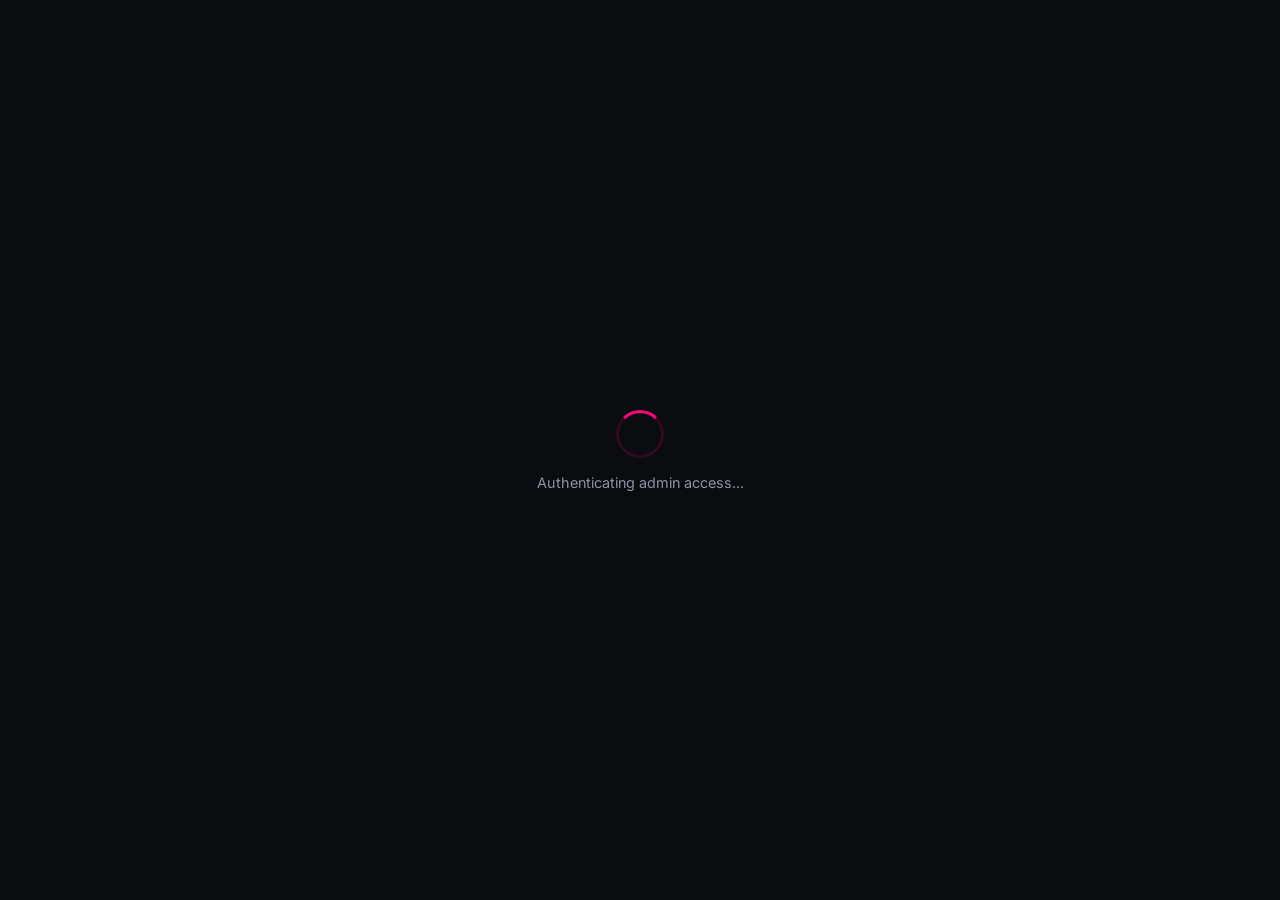
==== admin.html @ 0b6c59b9 "Add files via upload" ====
<!DOCTYPE html>
<html lang="en" data-theme="dark">
<head>
    <meta charset="UTF-8">
    <meta name="viewport" content="width=device-width, initial-scale=1.0, maximum-scale=1.0, user-scalable=no">
    <title>MR Chat — Admin Dashboard</title>
    <link href="https://fonts.googleapis.com/css2?family=Inter:wght@300;400;500;600;700&display=swap" rel="stylesheet">
    <link rel="stylesheet" href="https://cdnjs.cloudflare.com/ajax/libs/font-awesome/6.4.0/css/all.min.css">

    <style>
        :root {
            --bg-main: #0B0C10;
            --bg-sidebar: #12131C;
            --bg-card: #1F2029;
            --bg-hover: #252736;
            --pink-primary: #FF007F;
            --pink-hover: #E0006C;
            --pink-light: #FF66B2;
            --text-main: #FFFFFF;
            --text-muted: #8F92A1;
            --glass-border: rgba(255, 0, 127, 0.15);
            --success: #34C759;
            --danger: #FF3B30;
            --warning: #FFD700;
            --info: #00E6FF;
            --radius: 16px;
            --radius-sm: 12px;
        }

        * {
            box-sizing: border-box;
            margin: 0;
            padding: 0;
            font-family: 'Inter', sans-serif;
            transition: background-color 0.2s, border-color 0.2s, color 0.2s;
        }

        body {
            background-color: var(--bg-main);
            color: var(--text-main);
            height: 100vh;
            overflow: hidden;
        }

        .hidden { display: none !important; }

        /* ===== ACCESS DENIED SCREEN ===== */
        .access-denied-screen {
            position: fixed;
            inset: 0;
            background: var(--bg-main);
            display: flex;
            flex-direction: column;
            align-items: center;
            justify-content: center;
            gap: 20px;
            z-index: 99999;
            text-align: center;
            padding: 20px;
        }
        .access-denied-screen i {
            font-size: 4rem;
            color: var(--danger);
        }
        .access-denied-screen h1 {
            font-size: 1.8rem;
            color: var(--text-main);
        }
        .access-denied-screen p {
            color: var(--text-muted);
            max-width: 400px;
            line-height: 1.5;
        }

        /* ===== LOADING SCREEN ===== */
        .loading-screen {
            position: fixed;
            inset: 0;
            background: var(--bg-main);
            display: flex;
            align-items: center;
            justify-content: center;
            z-index: 99998;
            flex-direction: column;
            gap: 16px;
        }
        .spinner {
            width: 48px;
            height: 48px;
            border: 3px solid var(--glass-border);
            border-top-color: var(--pink-primary);
            border-radius: 50%;
            animation: spin 1s linear infinite;
        }
        @keyframes spin { to { transform: rotate(360deg); } }

        /* ===== LAYOUT ===== */
        .admin-layout {
            display: flex;
            width: 100vw;
            height: 100vh;
            overflow: hidden;
        }

        /* ===== SIDEBAR ===== */
        .sidebar {
            width: 260px;
            background: var(--bg-sidebar);
            border-right: 1px solid var(--glass-border);
            display: flex;
            flex-direction: column;
            flex-shrink: 0;
            z-index: 100;
        }
        .sidebar-brand {
            padding: 24px 20px;
            border-bottom: 1px solid var(--glass-border);
            display: flex;
            align-items: center;
            gap: 12px;
        }
        .sidebar-brand .logo-icon {
            width: 40px;
            height: 40px;
            border-radius: 10px;
            background: linear-gradient(135deg, var(--pink-primary), #FF0055);
            display: flex;
            align-items: center;
            justify-content: center;
            font-size: 1.2rem;
            color: white;
        }
        .sidebar-brand h1 {
            font-size: 1.1rem;
            font-weight: 700;
            letter-spacing: 0.5px;
        }
        .sidebar-brand span {
            font-size: 0.7rem;
            color: var(--pink-light);
            font-weight: 600;
            text-transform: uppercase;
            letter-spacing: 1px;
        }

        .sidebar-nav {
            flex: 1;
            overflow-y: auto;
            padding: 12px;
            list-style: none;
        }
        .nav-item {
            display: flex;
            align-items: center;
            gap: 12px;
            padding: 12px 14px;
            border-radius: var(--radius-sm);
            color: var(--text-muted);
            font-size: 0.9rem;
            font-weight: 500;
            cursor: pointer;
            margin-bottom: 4px;
            border: 1px solid transparent;
        }
        .nav-item:hover {
            background: rgba(255, 0, 127, 0.06);
            color: var(--text-main);
        }
        .nav-item.active {
            background: rgba(255, 0, 127, 0.12);
            color: var(--pink-primary);
            border-color: var(--glass-border);
            font-weight: 600;
        }
        .nav-item i {
            width: 22px;
            text-align: center;
            font-size: 1rem;
        }

        .sidebar-footer {
            padding: 16px;
            border-top: 1px solid var(--glass-border);
            display: flex;
            flex-direction: column;
            gap: 8px;
        }
        .sidebar-footer .admin-mini-profile {
            display: flex;
            align-items: center;
            gap: 10px;
            padding: 10px;
            border-radius: var(--radius-sm);
            background: rgba(255,255,255,0.03);
            margin-bottom: 8px;
        }
        .admin-mini-profile img {
            width: 32px;
            height: 32px;
            border-radius: 50%;
            object-fit: cover;
            border: 2px solid var(--pink-primary);
        }
        .admin-mini-profile div {
            font-size: 0.8rem;
            line-height: 1.3;
        }
        .admin-mini-profile .role {
            font-size: 0.65rem;
            color: var(--pink-light);
            text-transform: uppercase;
            letter-spacing: 0.5px;
        }

        .footer-btn {
            display: flex;
            align-items: center;
            gap: 10px;
            padding: 10px 12px;
            border-radius: var(--radius-sm);
            color: var(--text-muted);
            font-size: 0.85rem;
            cursor: pointer;
            border: none;
            background: transparent;
            width: 100%;
            text-align: left;
        }
        .footer-btn:hover {
            background: rgba(255, 255, 255, 0.05);
            color: var(--text-main);
        }

        /* ===== MAIN CONTENT ===== */
        .main-content {
            flex: 1;
            display: flex;
            flex-direction: column;
            overflow: hidden;
            background: var(--bg-main);
        }
        .top-bar {
            height: 70px;
            background: var(--bg-sidebar);
            border-bottom: 1px solid var(--glass-border);
            display: flex;
            align-items: center;
            justify-content: space-between;
            padding: 0 30px;
            flex-shrink: 0;
        }
        .top-bar h2 {
            font-size: 1.25rem;
            font-weight: 700;
            display: flex;
            align-items: center;
            gap: 10px;
        }
        .top-bar h2 i {
            color: var(--pink-primary);
        }
        .mobile-menu-btn {
            display: none;
            background: transparent;
            border: none;
            color: var(--text-main);
            font-size: 1.3rem;
            cursor: pointer;
        }

        .content-scroll {
            flex: 1;
            overflow-y: auto;
            padding: 30px;
        }

        /* ===== SECTIONS ===== */
        .section {
            animation: fadeIn 0.3s ease-out;
        }
        @keyframes fadeIn {
            from { opacity: 0; transform: translateY(10px); }
            to { opacity: 1; transform: translateY(0); }
        }

        /* ===== STAT CARDS ===== */
        .stats-grid {
            display: grid;
            grid-template-columns: repeat(auto-fit, minmax(220px, 1fr));
            gap: 20px;
            margin-bottom: 30px;
        }
        .stat-card {
            background: var(--bg-card);
            border: 1px solid var(--glass-border);
            border-radius: var(--radius);
            padding: 24px;
            position: relative;
            overflow: hidden;
        }
        .stat-card::before {
            content: '';
            position: absolute;
            top: 0;
            left: 0;
            width: 4px;
            height: 100%;
            background: var(--pink-primary);
            opacity: 0.6;
        }
        .stat-card .label {
            font-size: 0.8rem;
            color: var(--text-muted);
            text-transform: uppercase;
            letter-spacing: 0.5px;
            margin-bottom: 8px;
        }
        .stat-card .value {
            font-size: 1.8rem;
            font-weight: 700;
            color: var(--text-main);
            margin-bottom: 6px;
        }
        .stat-card .change {
            font-size: 0.75rem;
            color: var(--success);
            display: flex;
            align-items: center;
            gap: 4px;
        }
        .stat-card .change.negative { color: var(--danger); }
        .stat-card .icon-bg {
            position: absolute;
            top: 16px;
            right: 16px;
            width: 40px;
            height: 40px;
            border-radius: 10px;
            background: rgba(255, 0, 127, 0.1);
            display: flex;
            align-items: center;
            justify-content: center;
            color: var(--pink-primary);
            font-size: 1.1rem;
        }

        /* ===== TABLES ===== */
        .table-card {
            background: var(--bg-card);
            border: 1px solid var(--glass-border);
            border-radius: var(--radius);
            overflow: hidden;
        }
        .table-header {
            padding: 20px 24px;
            border-bottom: 1px solid var(--glass-border);
            display: flex;
            align-items: center;
            justify-content: space-between;
            flex-wrap: wrap;
            gap: 12px;
        }
        .table-header h3 {
            font-size: 1rem;
            font-weight: 600;
            display: flex;
            align-items: center;
            gap: 8px;
        }
        .table-header h3 i {
            color: var(--pink-primary);
        }

        .data-table {
            width: 100%;
            border-collapse: collapse;
            font-size: 0.88rem;
        }
        .data-table th {
            text-align: left;
            padding: 14px 24px;
            color: var(--text-muted);
            font-weight: 600;
            font-size: 0.78rem;
            text-transform: uppercase;
            letter-spacing: 0.5px;
            background: rgba(255,255,255,0.02);
            border-bottom: 1px solid var(--glass-border);
        }
        .data-table td {
            padding: 14px 24px;
            border-bottom: 1px solid rgba(255,255,255,0.03);
            color: var(--text-main);
            vertical-align: middle;
        }
        .data-table tr:hover td {
            background: rgba(255, 0, 127, 0.03);
        }
        .data-table tr:last-child td {
            border-bottom: none;
        }

        .user-cell {
            display: flex;
            align-items: center;
            gap: 12px;
        }
        .user-cell img {
            width: 36px;
            height: 36px;
            border-radius: 50%;
            object-fit: cover;
            border: 2px solid var(--pink-primary);
        }
        .user-cell .name {
            font-weight: 600;
            font-size: 0.9rem;
        }
        .user-cell .email {
            font-size: 0.75rem;
            color: var(--text-muted);
        }

        .status-badge {
            display: inline-flex;
            align-items: center;
            gap: 6px;
            padding: 4px 10px;
            border-radius: 20px;
            font-size: 0.75rem;
            font-weight: 600;
        }
        .status-online {
            background: rgba(52, 199, 89, 0.15);
            color: var(--success);
        }
        .status-offline {
            background: rgba(143, 146, 161, 0.15);
            color: var(--text-muted);
        }
        .banned-badge {
            background: rgba(255, 59, 48, 0.15);
            color: var(--danger);
            padding: 3px 8px;
            border-radius: 6px;
            font-size: 0.7rem;
            font-weight: 700;
            text-transform: uppercase;
        }

        .action-btns {
            display: flex;
            gap: 6px;
        }
        .btn-icon {
            width: 32px;
            height: 32px;
            border-radius: 8px;
            border: 1px solid var(--glass-border);
            background: transparent;
            color: var(--text-muted);
            cursor: pointer;
            display: flex;
            align-items: center;
            justify-content: center;
            font-size: 0.85rem;
            transition: all 0.2s;
        }
        .btn-icon:hover {
            background: rgba(255, 0, 127, 0.1);
            color: var(--pink-primary);
            border-color: var(--pink-primary);
        }
        .btn-icon.danger:hover {
            background: rgba(255, 59, 48, 0.1);
            color: var(--danger);
            border-color: var(--danger);
        }

        /* ===== SEARCH & FILTERS ===== */
        .search-bar {
            display: flex;
            gap: 10px;
            align-items: center;
            background: var(--bg-main);
            border: 1px solid var(--glass-border);
            border-radius: var(--radius-sm);
            padding: 10px 16px;
            max-width: 400px;
            width: 100%;
        }
        .search-bar i {
            color: var(--text-muted);
            font-size: 0.9rem;
        }
        .search-bar input {
            background: transparent;
            border: none;
            color: var(--text-main);
            font-size: 0.9rem;
            outline: none;
            width: 100%;
        }
        .search-bar input::placeholder {
            color: var(--text-muted);
        }

        .toolbar {
            display: flex;
            gap: 12px;
            align-items: center;
            flex-wrap: wrap;
            margin-bottom: 20px;
        }
        .btn-primary {
            padding: 10px 20px;
            background: var(--pink-primary);
            border: none;
            border-radius: var(--radius-sm);
            color: white;
            font-size: 0.85rem;
            font-weight: 600;
            cursor: pointer;
            display: inline-flex;
            align-items: center;
            gap: 8px;
            transition: all 0.2s;
        }
        .btn-primary:hover {
            background: var(--pink-hover);
            transform: translateY(-1px);
            box-shadow: 0 4px 12px rgba(255, 0, 127, 0.3);
        }
        .btn-secondary {
            padding: 10px 20px;
            background: var(--bg-card);
            border: 1px solid var(--glass-border);
            border-radius: var(--radius-sm);
            color: var(--text-main);
            font-size: 0.85rem;
            font-weight: 600;
            cursor: pointer;
            display: inline-flex;
            align-items: center;
            gap: 8px;
            transition: all 0.2s;
        }
        .btn-secondary:hover {
            border-color: var(--pink-primary);
            color: var(--pink-primary);
        }

        /* ===== FORMS ===== */
        .form-grid {
            display: grid;
            grid-template-columns: repeat(auto-fit, minmax(280px, 1fr));
            gap: 16px;
            margin-bottom: 20px;
        }
        .form-group {
            display: flex;
            flex-direction: column;
            gap: 6px;
        }
        .form-group label {
            font-size: 0.8rem;
            color: var(--text-muted);
            font-weight: 500;
            text-transform: uppercase;
            letter-spacing: 0.5px;
        }
        .form-group input,
        .form-group textarea,
        .form-group select {
            padding: 12px 14px;
            background: var(--bg-main);
            border: 1px solid var(--glass-border);
            border-radius: var(--radius-sm);
            color: var(--text-main);
            font-size: 0.9rem;
            outline: none;
            font-family: 'Inter', sans-serif;
        }
        .form-group input:focus,
        .form-group textarea:focus,
        .form-group select:focus {
            border-color: var(--pink-primary);
            box-shadow: 0 0 0 3px rgba(255, 0, 127, 0.1);
        }
        .form-group textarea {
            min-height: 100px;
            resize: vertical;
        }

        /* ===== MODALS ===== */
        .modal-overlay {
            position: fixed;
            inset: 0;
            background: rgba(0,0,0,0.85);
            backdrop-filter: blur(6px);
            z-index: 20000;
            display: flex;
            align-items: center;
            justify-content: center;
            padding: 20px;
            animation: fadeIn 0.2s ease-out;
        }
        .modal-card {
            background: var(--bg-sidebar);
            border: 1px solid var(--glass-border);
            border-radius: var(--radius);
            width: 100%;
            max-width: 500px;
            max-height: 90vh;
            overflow-y: auto;
            box-shadow: 0 20px 60px rgba(0,0,0,0.6);
            animation: dropFade 0.25s ease-out;
        }
        @keyframes dropFade {
            from { opacity: 0; transform: scale(0.96) translateY(-10px); }
            to { opacity: 1; transform: scale(1) translateY(0); }
        }
        .modal-header {
            padding: 24px 24px 0;
            display: flex;
            align-items: center;
            justify-content: space-between;
        }
        .modal-header h3 {
            font-size: 1.1rem;
            font-weight: 700;
        }
        .modal-close {
            background: transparent;
            border: none;
            color: var(--text-muted);
            font-size: 1.2rem;
            cursor: pointer;
            width: 36px;
            height: 36px;
            border-radius: 50%;
            display: flex;
            align-items: center;
            justify-content: center;
            transition: all 0.2s;
        }
        .modal-close:hover {
            background: rgba(255,255,255,0.05);
            color: var(--text-main);
        }
        .modal-body {
            padding: 20px 24px;
        }
        .modal-footer {
            padding: 0 24px 24px;
            display: flex;
            justify-content: flex-end;
            gap: 10px;
        }

        /* ===== TOAST ===== */
        .toast-container {
            position: fixed;
            bottom: 24px;
            right: 24px;
            z-index: 30000;
            display: flex;
            flex-direction: column;
            gap: 10px;
            pointer-events: none;
        }
        .toast {
            background: var(--bg-sidebar);
            border: 1px solid var(--glass-border);
            border-left: 4px solid var(--pink-primary);
            color: var(--text-main);
            padding: 14px 20px;
            border-radius: var(--radius-sm);
            font-size: 0.9rem;
            font-weight: 500;
            box-shadow: 0 8px 30px rgba(0,0,0,0.4);
            animation: slideIn 0.3s ease-out;
            pointer-events: auto;
            max-width: 360px;
            display: flex;
            align-items: center;
            gap: 10px;
        }
        .toast.success { border-left-color: var(--success); }
        .toast.error { border-left-color: var(--danger); }
        .toast.warning { border-left-color: var(--warning); }
        @keyframes slideIn {
            from { transform: translateX(100%); opacity: 0; }
            to { transform: translateX(0); opacity: 1; }
        }

        /* ===== EMPTY STATE ===== */
        .empty-state {
            text-align: center;
            padding: 50px 20px;
            color: var(--text-muted);
        }
        .empty-state i {
            font-size: 2.5rem;
            margin-bottom: 16px;
            opacity: 0.5;
        }

        /* ===== LEADERBOARD PODIUM ===== */
        .podium {
            display: flex;
            justify-content: center;
            align-items: flex-end;
            gap: 16px;
            margin-bottom: 30px;
            padding: 20px;
        }
        .podium-item {
            display: flex;
            flex-direction: column;
            align-items: center;
            gap: 10px;
        }
        .podium-avatar {
            width: 60px;
            height: 60px;
            border-radius: 50%;
            object-fit: cover;
            border: 3px solid var(--glass-border);
            position: relative;
        }
        .podium-item.rank-1 .podium-avatar {
            width: 80px;
            height: 80px;
            border-color: var(--warning);
            box-shadow: 0 0 20px rgba(255, 215, 0, 0.3);
        }
        .podium-item.rank-2 .podium-avatar { border-color: #C0C0C0; }
        .podium-item.rank-3 .podium-avatar { border-color: #CD7F32; }
        .podium-bar {
            width: 80px;
            border-radius: 8px 8px 0 0;
            background: var(--bg-hover);
            display: flex;
            align-items: center;
            justify-content: center;
            font-weight: 700;
            font-size: 1.2rem;
            color: var(--text-muted);
        }
        .podium-item.rank-1 .podium-bar {
            height: 100px;
            background: linear-gradient(180deg, rgba(255,215,0,0.2), rgba(255,215,0,0.05));
            color: var(--warning);
        }
        .podium-item.rank-2 .podium-bar {
            height: 70px;
            background: linear-gradient(180deg, rgba(192,192,192,0.2), rgba(192,192,192,0.05));
            color: #C0C0C0;
        }
        .podium-item.rank-3 .podium-bar {
            height: 50px;
            background: linear-gradient(180deg, rgba(205,127,50,0.2), rgba(205,127,50,0.05));
            color: #CD7F32;
        }

        /* ===== RESPONSIVE ===== */
        @media (max-width: 768px) {
            .sidebar {
                position: fixed;
                left: 0;
                top: 0;
                bottom: 0;
                transform: translateX(-100%);
                transition: transform 0.3s ease;
                box-shadow: 4px 0 20px rgba(0,0,0,0.5);
            }
            .sidebar.open {
                transform: translateX(0);
            }
            .main-content {
                width: 100vw;
            }
            .mobile-menu-btn {
                display: flex;
            }
            .content-scroll {
                padding: 20px;
            }
            .stats-grid {
                grid-template-columns: 1fr;
            }
            .data-table {
                display: block;
                overflow-x: auto;
            }
            .toolbar {
                flex-direction: column;
                align-items: stretch;
            }
            .search-bar {
                max-width: 100%;
            }
            .podium {
                gap: 10px;
            }
            .podium-avatar {
                width: 50px;
                height: 50px;
            }
            .podium-item.rank-1 .podium-avatar {
                width: 65px;
                height: 65px;
            }
        }
    </style>
</head>
<body>

    <!-- Loading Screen -->
    <div id="loading-screen" class="loading-screen">
        <div class="spinner"></div>
        <p style="color: var(--text-muted); font-size: 0.9rem;">Authenticating admin access...</p>
    </div>

    <!-- Access Denied -->
    <div id="access-denied" class="access-denied-screen hidden">
        <i class="fas fa-shield-halved"></i>
        <h1>Access Denied</h1>
        <p>You do not have permission to access the admin dashboard. Only the super administrator can enter this workspace.</p>
    </div>

    <!-- Admin App -->
    <div id="admin-app" class="admin-layout hidden">
        <!-- Sidebar -->
        <aside class="sidebar" id="sidebar">
            <div class="sidebar-brand">
                <div class="logo-icon"><i class="fas fa-shield-cat"></i></div>
                <div>
                    <h1>MR Chat</h1>
                    <span>Admin Control</span>
                </div>
            </div>

            <ul class="sidebar-nav">
                <li class="nav-item active" data-section="dashboard" onclick="navigateTo('dashboard')">
                    <i class="fas fa-chart-pie"></i> Dashboard
                </li>
                <li class="nav-item" data-section="users" onclick="navigateTo('users')">
                    <i class="fas fa-users"></i> User Management
                </li>
                <li class="nav-item" data-section="quiz" onclick="navigateTo('quiz')">
                    <i class="fas fa-brain"></i> Quiz Manager
                </li>
                <li class="nav-item" data-section="leaderboard" onclick="navigateTo('leaderboard')">
                    <i class="fas fa-trophy"></i> Leaderboard
                </li>
                <li class="nav-item" data-section="reports" onclick="navigateTo('reports')">
                    <i class="fas fa-flag"></i> Reports
                </li>
                <li class="nav-item" data-section="announcements" onclick="navigateTo('announcements')">
                    <i class="fas fa-bullhorn"></i> Announcements
                </li>
            </ul>

            <div class="sidebar-footer">
                <div class="admin-mini-profile">
                    <img id="admin-avatar" src="https://via.placeholder.com/40" alt="">
                    <div>
                        <div id="admin-name" style="font-weight: 600;">Admin</div>
                        <div class="role">Super Admin</div>
                    </div>
                </div>
                <button class="footer-btn" onclick="window.location.href='index.html'">
                    <i class="fas fa-arrow-left"></i> Back to App
                </button>
                <button class="footer-btn" onclick="logoutAdmin()" style="color: var(--danger);">
                    <i class="fas fa-arrow-right-from-bracket"></i> Logout
                </button>
            </div>
        </aside>

        <!-- Main -->
        <div class="main-content">
            <div class="top-bar">
                <button class="mobile-menu-btn" onclick="toggleSidebar()"><i class="fas fa-bars"></i></button>
                <h2 id="page-title"><i class="fas fa-chart-pie"></i> Dashboard Overview</h2>
                <div style="display: flex; align-items: center; gap: 12px;">
                    <span id="live-indicator" style="display: flex; align-items: center; gap: 6px; font-size: 0.8rem; color: var(--success);">
                        <span style="width: 8px; height: 8px; border-radius: 50%; background: var(--success); animation: pulse 2s infinite;"></span> Live
                    </span>
                </div>
            </div>

            <div class="content-scroll" id="content-area">
                <!-- DASHBOARD -->
                <div id="section-dashboard" class="section">
                    <div class="stats-grid">
                        <div class="stat-card">
                            <div class="label">Total Users</div>
                            <div class="value" id="stat-total-users">-</div>
                            <div class="change"><i class="fas fa-users"></i> Registered accounts</div>
                            <div class="icon-bg"><i class="fas fa-users"></i></div>
                        </div>
                        <div class="stat-card">
                            <div class="label">Active Now</div>
                            <div class="value" id="stat-active-users" style="color: var(--success);">-</div>
                            <div class="change"><i class="fas fa-circle" style="font-size: 0.5rem;"></i> Currently online</div>
                            <div class="icon-bg" style="background: rgba(52,199,89,0.1); color: var(--success);"><i class="fas fa-signal"></i></div>
                        </div>
                        <div class="stat-card">
                            <div class="label">Total Gold in System</div>
                            <div class="value" id="stat-total-gold" style="color: var(--warning);">-</div>
                            <div class="change"><i class="fas fa-coins"></i> Economy overview</div>
                            <div class="icon-bg" style="background: rgba(255,215,0,0.1); color: var(--warning);"><i class="fas fa-coins"></i></div>
                        </div>
                        <div class="stat-card">
                            <div class="label">Total Rooms</div>
                            <div class="value" id="stat-total-rooms">-</div>
                            <div class="change"><i class="fas fa-door-open"></i> Group lounges</div>
                            <div class="icon-bg" style="background: rgba(0,230,255,0.1); color: var(--info);"><i class="fas fa-door-open"></i></div>
                        </div>
                        <div class="stat-card">
                            <div class="label">Friendships</div>
                            <div class="value" id="stat-total-friendships">-</div>
                            <div class="change"><i class="fas fa-link"></i> Active connections</div>
                            <div class="icon-bg" style="background: rgba(157,0,255,0.1); color: #9D00FF;"><i class="fas fa-link"></i></div>
                        </div>
                        <div class="stat-card">
                            <div class="label">Quiz Plays</div>
                            <div class="value" id="stat-quiz-plays">-</div>
                            <div class="change"><i class="fas fa-brain"></i> Total attempts</div>
                            <div class="icon-bg" style="background: rgba(255,102,178,0.1); color: var(--pink-light);"><i class="fas fa-brain"></i></div>
                        </div>
                    </div>

                    <div class="table-card">
                        <div class="table-header">
                            <h3><i class="fas fa-clock-rotate-left"></i> Recent Admin Activity</h3>
                        </div>
                        <div id="activity-log-container">
                            <div class="empty-state">
                                <i class="fas fa-clipboard-list"></i>
                                <p>No recent activity logged yet.</p>
                            </div>
                        </div>
                    </div>
                </div>

                <!-- USERS -->
                <div id="section-users" class="section hidden">
                    <div class="toolbar">
                        <div class="search-bar">
                            <i class="fas fa-search"></i>
                            <input type="text" id="user-search" placeholder="Search by name, email, or UID..." oninput="filterUsers()">
                        </div>
                        <button class="btn-secondary" onclick="refreshUsers()"><i class="fas fa-rotate"></i> Refresh</button>
                    </div>

                    <div class="table-card">
                        <div class="table-header">
                            <h3><i class="fas fa-users"></i> All Users</h3>
                            <span id="user-count-badge" style="font-size: 0.8rem; color: var(--text-muted);">0 users</span>
                        </div>
                        <div style="overflow-x: auto;">
                            <table class="data-table">
                                <thead>
                                    <tr>
                                        <th>User</th>
                                        <th>Level</th>
                                        <th>Gold</th>
                                        <th>Status</th>
                                        <th>Banned</th>
                                        <th style="text-align: right;">Actions</th>
                                    </tr>
                                </thead>
                                <tbody id="users-table-body">
                                    <!-- Populated by JS -->
                                </tbody>
                            </table>
                        </div>
                    </div>
                </div>

                <!-- QUIZ -->
                <div id="section-quiz" class="section hidden">
                    <div class="table-card" style="margin-bottom: 24px;">
                        <div class="table-header">
                            <h3><i class="fas fa-plus-circle"></i> Add New Question</h3>
                        </div>
                        <div style="padding: 24px;">
                            <div class="form-grid">
                                <div class="form-group" style="grid-column: 1 / -1;">
                                    <label>Question</label>
                                    <input type="text" id="q-question" placeholder="Enter science question...">
                                </div>
                                <div class="form-group">
                                    <label>Option 1</label>
                                    <input type="text" id="q-opt0" placeholder="First option">
                                </div>
                                <div class="form-group">
                                    <label>Option 2</label>
                                    <input type="text" id="q-opt1" placeholder="Second option">
                                </div>
                                <div class="form-group">
                                    <label>Option 3</label>
                                    <input type="text" id="q-opt2" placeholder="Third option">
                                </div>
                                <div class="form-group">
                                    <label>Option 4</label>
                                    <input type="text" id="q-opt3" placeholder="Fourth option">
                                </div>
                                <div class="form-group">
                                    <label>Correct Answer Index</label>
                                    <select id="q-correct">
                                        <option value="0">Option 1</option>
                                        <option value="1">Option 2</option>
                                        <option value="2">Option 3</option>
                                        <option value="3">Option 4</option>
                                    </select>
                                </div>
                                <div class="form-group">
                                    <label>Category</label>
                                    <input type="text" id="q-category" placeholder="e.g. Physics, Chemistry">
                                </div>
                                <div class="form-group">
                                    <label>Gold Reward</label>
                                    <input type="number" id="q-reward" value="50" min="0">
                                </div>
                            </div>
                            <div style="display: flex; gap: 10px; justify-content: flex-end;">
                                <button class="btn-secondary" onclick="clearQuizForm()">Clear</button>
                                <button class="btn-primary" onclick="addQuizQuestion()"><i class="fas fa-save"></i> Save Question</button>
                            </div>
                        </div>
                    </div>

                    <div class="table-card">
                        <div class="table-header">
                            <h3><i class="fas fa-list"></i> Existing Questions</h3>
                            <span id="quiz-count-badge" style="font-size: 0.8rem; color: var(--text-muted);">0 questions</span>
                        </div>
                        <div id="quiz-list-container" style="padding: 0 24px 24px;">
                            <!-- Populated by JS -->
                        </div>
                    </div>
                </div>

                <!-- LEADERBOARD -->
                <div id="section-leaderboard" class="section hidden">
                    <div class="toolbar">
                        <h3 style="font-size: 1.1rem; font-weight: 700;"><i class="fas fa-crown" style="color: var(--warning);"></i> Top 50 Richest Users</h3>
                        <button class="btn-secondary" onclick="refreshLeaderboard()"><i class="fas fa-rotate"></i> Refresh</button>
                    </div>

                    <div class="podium" id="podium-area">
                        <!-- Top 3 rendered here -->
                    </div>

                    <div class="table-card">
                        <div style="overflow-x: auto;">
                            <table class="data-table">
                                <thead>
                                    <tr>
                                        <th style="width: 60px;">Rank</th>
                                        <th>User</th>
                                        <th>Level</th>
                                        <th>Gold</th>
                                        <th>Status</th>
                                    </tr>
                                </thead>
                                <tbody id="leaderboard-body">
                                    <!-- Populated by JS -->
                                </tbody>
                            </table>
                        </div>
                    </div>
                </div>

                <!-- REPORTS -->
                <div id="section-reports" class="section hidden">
                    <div class="toolbar">
                        <h3 style="font-size: 1.1rem; font-weight: 700;"><i class="fas fa-flag" style="color: var(--danger);"></i> User Reports</h3>
                        <button class="btn-secondary" onclick="loadReports()"><i class="fas fa-rotate"></i> Refresh</button>
                    </div>

                    <div class="table-card">
                        <div style="overflow-x: auto;">
                            <table class="data-table">
                                <thead>
                                    <tr>
                                        <th>Reporter</th>
                                        <th>Reported User</th>
                                        <th>Reason</th>
                                        <th>Date</th>
                                        <th>Status</th>
                                        <th style="text-align: right;">Actions</th>
                                    </tr>
                                </thead>
                                <tbody id="reports-body">
                                    <!-- Populated by JS -->
                                </tbody>
                            </table>
                        </div>
                        <div id="reports-empty" class="empty-state">
                            <i class="fas fa-check-circle"></i>
                            <p>No reports found. The community is behaving well!</p>
                        </div>
                    </div>
                </div>

                <!-- ANNOUNCEMENTS -->
                <div id="section-announcements" class="section hidden">
                    <div class="table-card" style="margin-bottom: 24px;">
                        <div class="table-header">
                            <h3><i class="fas fa-plus-circle"></i> New Announcement</h3>
                        </div>
                        <div style="padding: 24px;">
                            <div class="form-grid">
                                <div class="form-group" style="grid-column: 1 / -1;">
                                    <label>Title</label>
                                    <input type="text" id="ann-title" placeholder="Enter announcement title...">
                                </div>
                                <div class="form-group" style="grid-column: 1 / -1;">
                                    <label>Message Body</label>
                                    <textarea id="ann-body" placeholder="Type your global message here..."></textarea>
                                </div>
                                <div class="form-group">
                                    <label style="display: flex; align-items: center; gap: 8px; cursor: pointer;">
                                        <input type="checkbox" id="ann-pinned" style="width: auto;">
                                        <span>Pin to top</span>
                                    </label>
                                </div>
                            </div>
                            <div style="display: flex; gap: 10px; justify-content: flex-end;">
                                <button class="btn-secondary" onclick="clearAnnouncementForm()">Clear</button>
                                <button class="btn-primary" onclick="postAnnouncement()"><i class="fas fa-paper-plane"></i> Broadcast</button>
                            </div>
                        </div>
                    </div>

                    <div class="table-card">
                        <div class="table-header">
                            <h3><i class="fas fa-bullhorn"></i> All Announcements</h3>
                        </div>
                        <div id="announcements-list" style="padding: 0 24px 24px;">
                            <!-- Populated by JS -->
                        </div>
                    </div>
                </div>
            </div>
        </div>
    </div>

    <!-- Toast Container -->
    <div class="toast-container" id="toast-container"></div>

    <!-- MODALS -->
    <!-- User Gold Modal -->
    <div id="modal-gold" class="modal-overlay hidden" onclick="if(event.target===this)closeModal('gold')">
        <div class="modal-card">
            <div class="modal-header">
                <h3>Manage Gold</h3>
                <button class="modal-close" onclick="closeModal('gold')"><i class="fas fa-times"></i></button>
            </div>
            <div class="modal-body">
                <div class="user-cell" style="margin-bottom: 20px;">
                    <img id="gold-modal-avatar" src="" alt="">
                    <div>
                        <div class="name" id="gold-modal-name">User</div>
                        <div class="email" id="gold-modal-email">user@email.com</div>
                    </div>
                </div>
                <div class="form-group">
                    <label>Current Gold</label>
                    <input type="text" id="gold-modal-current" readonly style="opacity: 0.7;">
                </div>
                <div class="form-group">
                    <label>Adjust Amount (use negative to remove)</label>
                    <input type="number" id="gold-modal-amount" placeholder="e.g. 100 or -50">
                </div>
            </div>
            <div class="modal-footer">
                <button class="btn-secondary" onclick="closeModal('gold')">Cancel</button>
                <button class="btn-primary" onclick="submitGoldUpdate()"><i class="fas fa-coins"></i> Update Gold</button>
            </div>
        </div>
    </div>

    <!-- User Ban Modal -->
    <div id="modal-ban" class="modal-overlay hidden" onclick="if(event.target===this)closeModal('ban')">
        <div class="modal-card">
            <div class="modal-header">
                <h3 id="ban-modal-title">Ban User</h3>
                <button class="modal-close" onclick="closeModal('ban')"><i class="fas fa-times"></i></button>
            </div>
            <div class="modal-body">
                <p style="color: var(--text-muted); margin-bottom: 20px; line-height: 1.5;">
                    You are about to <strong id="ban-action-text" style="color: var(--danger);">ban</strong> this user from MR Chat.
                    They will immediately lose access to all features.
                </p>
                <div class="user-cell" style="margin-bottom: 16px;">
                    <img id="ban-modal-avatar" src="" alt="">
                    <div>
                        <div class="name" id="ban-modal-name">User</div>
                        <div class="email" id="ban-modal-email">UID: <span id="ban-modal-uid"></span></div>
                    </div>
                </div>
            </div>
            <div class="modal-footer">
                <button class="btn-secondary" onclick="closeModal('ban')">Cancel</button>
                <button class="btn-primary" id="ban-confirm-btn" onclick="submitBanAction()" style="background: var(--danger);"><i class="fas fa-ban"></i> Confirm Ban</button>
            </div>
        </div>
    </div>

    <script type="module">
        import { initializeApp } from "https://www.gstatic.com/firebasejs/10.8.0/firebase-app.js";
        import { getAuth, onAuthStateChanged, signOut } from "https://www.gstatic.com/firebasejs/10.8.0/firebase-auth.js";
        import {
            getFirestore, doc, setDoc, getDoc, getDocs, updateDoc, deleteDoc,
            collection, query, where, orderBy, onSnapshot, addDoc, increment,
            limit, getCountFromServer
        } from "https://www.gstatic.com/firebasejs/10.8.0/firebase-firestore.js";

        // ===== FIREBASE CONFIG (Same as MR Chat) =====
        const firebaseConfig = {
            apiKey: "AIzaSyCr9Bfn4Ep-qw9JFkguyak00dsN90GSgRY",
            authDomain: "mr-chatting-ff2b6.firebaseapp.com",
            projectId: "mr-chatting-ff2b6",
            storageBucket: "mr-chatting-ff2b6.firebasestorage.app",
            messagingSenderId: "710151594912",
            appId: "1:710151594912:web:bc2861e503db1481223ac5",
            measurementId: "G-NNXG57V3KL"
        };

        const app = initializeApp(firebaseConfig);
        const auth = getAuth(app);
        const db = getFirestore(app);

        // ===== SECURITY CONSTANTS =====
        const SUPER_ADMIN_UID = "6Vi1novyMhbM5BPw6onlFHFzIcc2";
        const REDIRECT_URL = "index.html";

        // ===== STATE =====
        let currentAdmin = null;
        let allUsers = [];
        let usersUnsub = null;
        let activeUsersUnsub = null;
        let leaderboardUnsub = null;
        let quizUnsub = null;
        let reportsUnsub = null;
        let announcementsUnsub = null;
        let selectedUserId = null;
        let selectedUserData = null;

        // ===== AUTH GUARD =====
        onAuthStateChanged(auth, async (user) => {
            const loading = document.getElementById('loading-screen');
            const denied = document.getElementById('access-denied');
            const adminApp = document.getElementById('admin-app');

            if (!user || user.uid !== SUPER_ADMIN_UID) {
                loading.classList.add('hidden');
                denied.classList.remove('hidden');
                setTimeout(() => {
                    window.location.href = REDIRECT_URL;
                }, 2500);
                return;
            }

            currentAdmin = user;
            loading.classList.add('hidden');
            adminApp.classList.remove('hidden');

            // Setup admin profile
            const adminSnap = await getDoc(doc(db, "users", user.uid));
            const adminData = adminSnap.exists() ? adminSnap.data() : {};
            document.getElementById('admin-name').innerText = adminData.fullName || adminData.username || user.displayName || "Super Admin";
            document.getElementById('admin-avatar').src = adminData.photoURL || user.photoURL || `https://api.dicebear.com/7.x/adventurer/svg?seed=admin`;

            // Init sections
            initDashboard();
            initUsers();
            initQuiz();
            initLeaderboard();
            initReports();
            initAnnouncements();

            // Log access
            logAction("Admin Login", "Accessed dashboard");
        });

        function logoutAdmin() {
            signOut(auth).then(() => {
                window.location.href = REDIRECT_URL;
            });
        }
        window.logoutAdmin = logoutAdmin;

        // ===== NAVIGATION =====
        window.navigateTo = function(section) {
            // Update sidebar
            document.querySelectorAll('.nav-item').forEach(el => el.classList.remove('active'));
            document.querySelector(`.nav-item[data-section="${section}"]`)?.classList.add('active');

            // Update title
            const titles = {
                dashboard: '<i class="fas fa-chart-pie"></i> Dashboard Overview',
                users: '<i class="fas fa-users"></i> User Management',
                quiz: '<i class="fas fa-brain"></i> Quiz Manager',
                leaderboard: '<i class="fas fa-trophy"></i> Leaderboard',
                reports: '<i class="fas fa-flag"></i> Reports',
                announcements: '<i class="fas fa-bullhorn"></i> Announcements'
            };
            document.getElementById('page-title').innerHTML = titles[section] || titles.dashboard;

            // Show section
            document.querySelectorAll('.section').forEach(el => el.classList.add('hidden'));
            document.getElementById(`section-${section}`).classList.remove('hidden');

            // Close mobile sidebar
            document.getElementById('sidebar').classList.remove('open');

            // Refresh data
            if (section === 'leaderboard') refreshLeaderboard();
            if (section === 'reports') loadReports();
            if (section === 'announcements') loadAnnouncements();
        };

        window.toggleSidebar = function() {
            document.getElementById('sidebar').classList.toggle('open');
        };

        // ===== TOAST SYSTEM =====
        function showToast(message, type = 'info') {
            const container = document.getElementById('toast-container');
            const toast = document.createElement('div');
            toast.className = `toast ${type}`;
            const icons = { info: 'fa-info-circle', success: 'fa-check-circle', error: 'fa-circle-xmark', warning: 'fa-triangle-exclamation' };
            toast.innerHTML = `<i class="fas ${icons[type] || icons.info}"></i> <span>${message}</span>`;
            container.appendChild(toast);
            setTimeout(() => {
                toast.style.opacity = '0';
                toast.style.transform = 'translateX(100%)';
                setTimeout(() => toast.remove(), 300);
            }, 4000);
        }
        window.showToast = showToast;

        // ===== LOGGING =====
        async function logAction(action, details) {
            try {
                await addDoc(collection(db, "admin_logs"), {
                    action,
                    details,
                    adminUid: currentAdmin?.uid || SUPER_ADMIN_UID,
                    adminName: currentAdmin?.displayName || "Super Admin",
                    timestamp: new Date().getTime()
                });
            } catch(e) {}
        }

        // ===== DASHBOARD =====
        async function initDashboard() {
            // Total users
            try {
                const snap = await getCountFromServer(collection(db, "users"));
                document.getElementById('stat-total-users').innerText = snap.data().count.toLocaleString();
            } catch(e) { document.getElementById('stat-total-users').innerText = "N/A"; }

            // Total rooms
            try {
                const snap = await getCountFromServer(collection(db, "group_rooms"));
                document.getElementById('stat-total-rooms').innerText = snap.data().count.toLocaleString();
            } catch(e) { document.getElementById('stat-total-rooms').innerText = "N/A"; }

            // Total friendships
            try {
                const snap = await getCountFromServer(collection(db, "friendships"));
                document.getElementById('stat-total-friendships').innerText = snap.data().count.toLocaleString();
            } catch(e) { document.getElementById('stat-total-friendships').innerText = "N/A"; }

            // Quiz plays
            try {
                const snap = await getCountFromServer(collection(db, "quiz_results"));
                document.getElementById('stat-quiz-plays').innerText = snap.data().count.toLocaleString();
            } catch(e) { document.getElementById('stat-quiz-plays').innerText = "N/A"; }

            // Active users (real-time)
            if (activeUsersUnsub) activeUsersUnsub();
            const qActive = query(collection(db, "users"), where("status", "==", "online"));
            activeUsersUnsub = onSnapshot(qActive, (snap) => {
                document.getElementById('stat-active-users').innerText = snap.size;
            });

            // Total gold (computed from users snapshot)
            if (usersUnsub) usersUnsub();
            usersUnsub = onSnapshot(collection(db, "users"), (snap) => {
                let totalGold = 0;
                snap.forEach(d => {
                    totalGold += (d.data().gold || 0);
                });
                document.getElementById('stat-total-gold').innerText = totalGold.toLocaleString();
            });

            // Activity logs
            const qLogs = query(collection(db, "admin_logs"), orderBy("timestamp", "desc"), limit(20));
            onSnapshot(qLogs, (snap) => {
                const container = document.getElementById('activity-log-container');
                if (snap.empty) {
                    container.innerHTML = `
                        <div class="empty-state">
                            <i class="fas fa-clipboard-list"></i>
                            <p>No recent activity logged yet.</p>
                        </div>`;
                    return;
                }
                let html = '<table class="data-table"><thead><tr><th>Action</th><th>Details</th><th>Time</th></tr></thead><tbody>';
                snap.forEach(d => {
                    const data = d.data();
                    const time = data.timestamp ? new Date(data.timestamp).toLocaleString() : '-';
                    html += `<tr>
                        <td><span style="color: var(--pink-primary); font-weight: 600;">${data.action || 'Action'}</span></td>
                        <td>${data.details || '-'}</td>
                        <td style="color: var(--text-muted); font-size: 0.8rem;">${time}</td>
                    </tr>`;
                });
                html += '</tbody></table>';
                container.innerHTML = html;
            });
        }

        // ===== USER MANAGEMENT =====
        function initUsers() {
            // Real-time users listener
            const q = query(collection(db, "users"), orderBy("createdAt", "desc"));
            onSnapshot(q, (snap) => {
                allUsers = [];
                snap.forEach(d => allUsers.push({ uid: d.id, ...d.data() }));
                renderUsersTable(allUsers);
            });
        }

        function renderUsersTable(users) {
            const tbody = document.getElementById('users-table-body');
            const badge = document.getElementById('user-count-badge');
            badge.innerText = `${users.length} user${users.length !== 1 ? 's' : ''}`;

            if (users.length === 0) {
                tbody.innerHTML = `<tr><td colspan="6" style="text-align: center; padding: 40px; color: var(--text-muted);">No users found.</td></tr>`;
                return;
            }

            tbody.innerHTML = users.map(u => {
                const isBanned = u.isBanned === true;
                const statusClass = u.status === 'online' ? 'status-online' : 'status-offline';
                const statusText = u.status === 'online' ? 'Online' : 'Offline';
                const bannedTag = isBanned ? `<span class="banned-badge">BANNED</span>` : '-';

                return `<tr>
                    <td>
                        <div class="user-cell">
                            <img src="${u.photoURL || 'https://via.placeholder.com/40'}" alt="">
                            <div>
                                <div class="name">${escapeHtml(u.fullName || u.username || 'Unknown')}</div>
                                <div class="email">${escapeHtml(u.email || u.uid)}</div>
                            </div>
                        </div>
                    </td>
                    <td>Lv.${u.level || 1}</td>
                    <td style="color: var(--warning); font-weight: 600;">${(u.gold || 0).toLocaleString()}</td>
                    <td><span class="status-badge ${statusClass}"><i class="fas fa-circle" style="font-size: 0.4rem;"></i> ${statusText}</span></td>
                    <td>${bannedTag}</td>
                    <td>
                        <div class="action-btns" style="justify-content: flex-end;">
                            <button class="btn-icon" onclick="openGoldModal('${u.uid}')" title="Manage Gold"><i class="fas fa-coins"></i></button>
                            <button class="btn-icon ${isBanned ? '' : 'danger'}" onclick="openBanModal('${u.uid}')" title="${isBanned ? 'Unban User' : 'Ban User'}"><i class="fas fa-${isBanned ? 'user-check' : 'ban'}"></i></button>
                        </div>
                    </td>
                </tr>`;
            }).join('');
        }

        window.filterUsers = function() {
            const term = document.getElementById('user-search').value.toLowerCase().trim();
            if (!term) {
                renderUsersTable(allUsers);
                return;
            }
            const filtered = allUsers.filter(u =>
                (u.fullName || '').toLowerCase().includes(term) ||
                (u.username || '').toLowerCase().includes(term) ||
                (u.email || '').toLowerCase().includes(term) ||
                u.uid.toLowerCase().includes(term)
            );
            renderUsersTable(filtered);
        };

        window.refreshUsers = function() {
            showToast('Refreshing user list...', 'info');
            filterUsers();
        };

        // Gold Modal
        window.openGoldModal = async function(uid) {
            selectedUserId = uid;
            const snap = await getDoc(doc(db, "users", uid));
            selectedUserData = snap.exists() ? snap.data() : {};
            document.getElementById('gold-modal-avatar').src = selectedUserData.photoURL || 'https://via.placeholder.com/40';
            document.getElementById('gold-modal-name').innerText = selectedUserData.fullName || selectedUserData.username || 'User';
            document.getElementById('gold-modal-email').innerText = selectedUserData.email || uid;
            document.getElementById('gold-modal-current').value = (selectedUserData.gold || 0).toLocaleString() + ' Gold';
            document.getElementById('gold-modal-amount').value = '';
            document.getElementById('modal-gold').classList.remove('hidden');
        };

        window.submitGoldUpdate = async function() {
            const amount = parseInt(document.getElementById('gold-modal-amount').value);
            if (isNaN(amount)) {
                showToast('Please enter a valid number', 'error');
                return;
            }
            try {
                await updateDoc(doc(db, "users", selectedUserId), { gold: increment(amount) });
                logAction("Gold Update", `Adjusted ${amount} gold for user ${selectedUserId}`);
                showToast(`Successfully updated gold by ${amount > 0 ? '+' : ''}${amount}`, 'success');
                closeModal('gold');
            } catch(e) {
                showToast('Failed to update gold', 'error');
            }
        };

        // Ban Modal
        window.openBanModal = async function(uid) {
            selectedUserId = uid;
            const snap = await getDoc(doc(db, "users", uid));
            selectedUserData = snap.exists() ? snap.data() : {};
            const isBanned = selectedUserData.isBanned === true;

            document.getElementById('ban-modal-avatar').src = selectedUserData.photoURL || 'https://via.placeholder.com/40';
            document.getElementById('ban-modal-name').innerText = selectedUserData.fullName || selectedUserData.username || 'User';
            document.getElementById('ban-modal-email').innerText = selectedUserData.email || 'No email';
            document.getElementById('ban-modal-uid').innerText = uid;
            document.getElementById('ban-modal-title').innerText = isBanned ? 'Unban User' : 'Ban User';
            document.getElementById('ban-action-text').innerText = isBanned ? 'unban' : 'ban';
            document.getElementById('ban-action-text').style.color = isBanned ? 'var(--success)' : 'var(--danger)';
            const btn = document.getElementById('ban-confirm-btn');
            btn.innerHTML = isBanned ? '<i class="fas fa-user-check"></i> Confirm Unban' : '<i class="fas fa-ban"></i> Confirm Ban';
            btn.style.background = isBanned ? 'var(--success)' : 'var(--danger)';

            document.getElementById('modal-ban').classList.remove('hidden');
        };

        window.submitBanAction = async function() {
            const isBanned = selectedUserData.isBanned === true;
            const newStatus = !isBanned;
            try {
                await updateDoc(doc(db, "users", selectedUserId), { isBanned: newStatus });
                logAction(newStatus ? "Ban User" : "Unban User", `User ${selectedUserId} ${newStatus ? 'banned' : 'unbanned'}`);
                showToast(`User ${newStatus ? 'banned' : 'unbanned'} successfully`, 'success');
                closeModal('ban');
            } catch(e) {
                showToast('Action failed', 'error');
            }
        };

        window.closeModal = function(id) {
            document.getElementById(`modal-${id}`).classList.add('hidden');
        };

        // ===== QUIZ MANAGEMENT =====
        function initQuiz() {
            const q = query(collection(db, "quiz_questions"), orderBy("createdAt", "desc"));
            quizUnsub = onSnapshot(q, (snap) => {
                renderQuizList(snap);
            });
        }

        function renderQuizList(snap) {
            const container = document.getElementById('quiz-list-container');
            const badge = document.getElementById('quiz-count-badge');
            badge.innerText = `${snap.size} question${snap.size !== 1 ? 's' : ''}`;

            if (snap.empty) {
                container.innerHTML = `<div class="empty-state"><i class="fas fa-brain"></i><p>No quiz questions in database yet.</p></div>`;
                return;
            }

            let html = '<table class="data-table"><thead><tr><th>Question</th><th>Category</th><th>Reward</th><th>Status</th><th style="text-align: right;">Actions</th></tr></thead><tbody>';
            snap.forEach(d => {
                const data = d.data();
                const enabled = data.enabled !== false;
                html += `<tr>
                    <td style="max-width: 300px; overflow: hidden; text-overflow: ellipsis;">${escapeHtml(data.question)}</td>
                    <td><span style="font-size: 0.75rem; padding: 3px 8px; border-radius: 6px; background: rgba(255,0,127,0.1); color: var(--pink-light);">${escapeHtml(data.category || 'General')}</span></td>
                    <td style="color: var(--warning); font-weight: 600;">${data.goldReward || 50} G</td>
                    <td><span style="color: ${enabled ? 'var(--success)' : 'var(--text-muted)'}; font-size: 0.8rem; font-weight: 600;">${enabled ? '● Active' : '○ Disabled'}</span></td>
                    <td>
                        <div class="action-btns" style="justify-content: flex-end;">
                            <button class="btn-icon" onclick="toggleQuizQuestion('${d.id}', ${!enabled})" title="${enabled ? 'Disable' : 'Enable'}"><i class="fas fa-${enabled ? 'eye-slash' : 'eye'}"></i></button>
                            <button class="btn-icon danger" onclick="deleteQuizQuestion('${d.id}')" title="Delete"><i class="fas fa-trash"></i></button>
                        </div>
                    </td>
                </tr>`;
            });
            html += '</tbody></table>';
            container.innerHTML = html;
        }

        window.addQuizQuestion = async function() {
            const question = document.getElementById('q-question').value.trim();
            const opt0 = document.getElementById('q-opt0').value.trim();
            const opt1 = document.getElementById('q-opt1').value.trim();
            const opt2 = document.getElementById('q-opt2').value.trim();
            const opt3 = document.getElementById('q-opt3').value.trim();
            const correct = parseInt(document.getElementById('q-correct').value);
            const category = document.getElementById('q-category').value.trim() || 'General';
            const reward = parseInt(document.getElementById('q-reward').value) || 50;

            if (!question || !opt0 || !opt1 || !opt2 || !opt3) {
                showToast('Please fill all fields', 'error');
                return;
            }

            try {
                await addDoc(collection(db, "quiz_questions"), {
                    question,
                    options: [opt0, opt1, opt2, opt3],
                    correctIndex: correct,
                    category,
                    goldReward: reward,
                    enabled: true,
                    createdAt: new Date().getTime(),
                    createdBy: currentAdmin.uid
                });
                logAction("Quiz Created", `Added question: ${question.substring(0, 40)}`);
                showToast('Question added successfully!', 'success');
                clearQuizForm();
            } catch(e) {
                showToast('Failed to add question', 'error');
            }
        };

        window.toggleQuizQuestion = async function(id, newState) {
            try {
                await updateDoc(doc(db, "quiz_questions", id), { enabled: newState });
                showToast(`Question ${newState ? 'enabled' : 'disabled'}`, 'success');
            } catch(e) {
                showToast('Update failed', 'error');
            }
        };

        window.deleteQuizQuestion = async function(id) {
            if (!confirm('Are you sure you want to delete this question?')) return;
            try {
                await deleteDoc(doc(db, "quiz_questions", id));
                logAction("Quiz Deleted", `Deleted question ${id}`);
                showToast('Question deleted', 'success');
            } catch(e) {
                showToast('Delete failed', 'error');
            }
        };

        window.clearQuizForm = function() {
            document.getElementById('q-question').value = '';
            document.getElementById('q-opt0').value = '';
            document.getElementById('q-opt1').value = '';
            document.getElementById('q-opt2').value = '';
            document.getElementById('q-opt3').value = '';
            document.getElementById('q-correct').value = '0';
            document.getElementById('q-category').value = '';
            document.getElementById('q-reward').value = '50';
        };

        // ===== LEADERBOARD =====
        function initLeaderboard() {
            refreshLeaderboard();
        }

        window.refreshLeaderboard = function() {
            if (leaderboardUnsub) leaderboardUnsub();
            const q = query(collection(db, "users"), orderBy("gold", "desc"), limit(50));
            leaderboardUnsub = onSnapshot(q, (snap) => {
                const users = [];
                snap.forEach(d => users.push(d.data()));
                renderLeaderboard(users);
            });
        };

        function renderLeaderboard(users) {
            const tbody = document.getElementById('leaderboard-body');
            const podium = document.getElementById('podium-area');

            // Podium top 3
            if (users.length >= 3) {
                const top3 = users.slice(0, 3);
                podium.innerHTML = `
                    <div class="podium-item rank-2">
                        <img src="${top3[1].photoURL || 'https://via.placeholder.com/60'}" class="podium-avatar" alt="">
                        <div style="text-align: center; font-size: 0.8rem; font-weight: 600;">${escapeHtml(top3[1].fullName || top3[1].username || 'User')}</div>
                        <div style="text-align: center; color: var(--warning); font-weight: 700; font-size: 0.9rem;">${(top3[1].gold || 0).toLocaleString()}</div>
                        <div class="podium-bar">2</div>
                    </div>
                    <div class="podium-item rank-1">
                        <img src="${top3[0].photoURL || 'https://via.placeholder.com/80'}" class="podium-avatar" alt="">
                        <div style="text-align: center; font-size: 0.85rem; font-weight: 700;">${escapeHtml(top3[0].fullName || top3[0].username || 'User')}</div>
                        <div style="text-align: center; color: var(--warning); font-weight: 700; font-size: 1rem;">${(top3[0].gold || 0).toLocaleString()}</div>
                        <div class="podium-bar">1</div>
                    </div>
                    <div class="podium-item rank-3">
                        <img src="${top3[2].photoURL || 'https://via.placeholder.com/60'}" class="podium-avatar" alt="">
                        <div style="text-align: center; font-size: 0.8rem; font-weight: 600;">${escapeHtml(top3[2].fullName || top3[2].username || 'User')}</div>
                        <div style="text-align: center; color: var(--warning); font-weight: 700; font-size: 0.9rem;">${(top3[2].gold || 0).toLocaleString()}</div>
                        <div class="podium-bar">3</div>
                    </div>
                `;
            } else {
                podium.innerHTML = '';
            }

            // Table rows 4+
            const rest = users.slice(3);
            tbody.innerHTML = rest.map((u, idx) => {
                const rank = idx + 4;
                const statusClass = u.status === 'online' ? 'status-online' : 'status-offline';
                return `<tr>
                    <td style="font-weight: 700; color: var(--pink-primary);">#${rank}</td>
                    <td>
                        <div class="user-cell">
                            <img src="${u.photoURL || 'https://via.placeholder.com/40'}" alt="">
                            <div>
                                <div class="name">${escapeHtml(u.fullName || u.username || 'Unknown')}</div>
                                <div class="email">Lv.${u.level || 1}</div>
                            </div>
                        </div>
                    </td>
                    <td>Lv.${u.level || 1}</td>
                    <td style="color: var(--warning); font-weight: 700;">${(u.gold || 0).toLocaleString()}</td>
                    <td><span class="status-badge ${statusClass}"><i class="fas fa-circle" style="font-size: 0.4rem;"></i> ${u.status === 'online' ? 'Online' : 'Offline'}</span></td>
                </tr>`;
            }).join('');

            if (users.length === 0) {
                tbody.innerHTML = `<tr><td colspan="5" style="text-align: center; padding: 40px; color: var(--text-muted);">No users found.</td></tr>`;
            }
        }

        // ===== REPORTS =====
        function initReports() {
            loadReports();
        }

        window.loadReports = function() {
            if (reportsUnsub) reportsUnsub();
            const q = query(collection(db, "reports"), orderBy("timestamp", "desc"), limit(50));
            reportsUnsub = onSnapshot(q, (snap) => {
                const tbody = document.getElementById('reports-body');
                const empty = document.getElementById('reports-empty');

                if (snap.empty) {
                    tbody.innerHTML = '';
                    empty.classList.remove('hidden');
                    return;
                }

                empty.classList.add('hidden');
                tbody.innerHTML = '';
                snap.forEach(d => {
                    const data = d.data();
                    const time = data.timestamp ? new Date(data.timestamp).toLocaleString() : '-';
                    const resolved = data.status === 'resolved';
                    const tr = document.createElement('tr');
                    tr.innerHTML = `
                        <td>${escapeHtml(data.reporterName || data.reporterId?.substring(0,8) || 'Unknown')}</td>
                        <td>${escapeHtml(data.reportedName || data.reportedUid?.substring(0,8) || 'Unknown')}</td>
                        <td>${escapeHtml(data.reason || 'No reason')}</td>
                        <td style="color: var(--text-muted); font-size: 0.8rem;">${time}</td>
                        <td><span style="color: ${resolved ? 'var(--success)' : 'var(--warning)'}; font-weight: 600; font-size: 0.8rem;">${resolved ? 'Resolved' : 'Pending'}</span></td>
                        <td>
                            <div class="action-btns" style="justify-content: flex-end;">
                                ${!resolved ? `<button class="btn-icon" onclick="resolveReport('${d.id}')" title="Mark Resolved"><i class="fas fa-check"></i></button>` : ''}
                                <button class="btn-icon danger" onclick="deleteReport('${d.id}')" title="Delete Report"><i class="fas fa-trash"></i></button>
                            </div>
                        </td>
                    `;
                    tbody.appendChild(tr);
                });
            });
        };

        window.resolveReport = async function(id) {
            try {
                await updateDoc(doc(db, "reports", id), { status: 'resolved', resolvedAt: new Date().getTime(), resolvedBy: currentAdmin.uid });
                showToast('Report marked as resolved', 'success');
            } catch(e) {
                showToast('Failed to resolve', 'error');
            }
        };

        window.deleteReport = async function(id) {
            if (!confirm('Delete this report permanently?')) return;
            try {
                await deleteDoc(doc(db, "reports", id));
                showToast('Report deleted', 'success');
            } catch(e) {
                showToast('Delete failed', 'error');
            }
        };

        // ===== ANNOUNCEMENTS =====
        function initAnnouncements() {
            loadAnnouncements();
        }

        window.loadAnnouncements = function() {
            if (announcementsUnsub) announcementsUnsub();
            const q = query(collection(db, "announcements"), orderBy("timestamp", "desc"), limit(20));
            announcementsUnsub = onSnapshot(q, (snap) => {
                const container = document.getElementById('announcements-list');
                if (snap.empty) {
                    container.innerHTML = `<div class="empty-state"><i class="fas fa-bullhorn"></i><p>No announcements yet.</p></div>`;
                    return;
                }

                let html = '';
                snap.forEach(d => {
                    const data = d.data();
                    const time = data.timestamp ? new Date(data.timestamp).toLocaleString() : '-';
                    const pinned = data.pinned === true;
                    html += `
                        <div style="padding: 16px 0; border-bottom: 1px solid rgba(255,255,255,0.05);">
                            <div style="display: flex; align-items: center; gap: 8px; margin-bottom: 6px;">
                                ${pinned ? `<span style="font-size: 0.7rem; padding: 2px 8px; border-radius: 4px; background: var(--warning); color: #000; font-weight: 700;">PINNED</span>` : ''}
                                <span style="font-weight: 700; font-size: 0.95rem;">${escapeHtml(data.title)}</span>
                                <span style="margin-left: auto; color: var(--text-muted); font-size: 0.75rem;">${time}</span>
                            </div>
                            <p style="color: var(--text-muted); font-size: 0.85rem; line-height: 1.5; margin-bottom: 10px;">${escapeHtml(data.body)}</p>
                            <div style="display: flex; gap: 8px;">
                                <button class="btn-icon ${pinned ? '' : 'danger'}" onclick="togglePinAnnouncement('${d.id}', ${!pinned})" title="${pinned ? 'Unpin' : 'Pin'}"><i class="fas fa-thumbtack"></i></button>
                                <button class="btn-icon danger" onclick="deleteAnnouncement('${d.id}')" title="Delete"><i class="fas fa-trash"></i></button>
                            </div>
                        </div>
                    `;
                });
                container.innerHTML = html;
            });
        };

        window.postAnnouncement = async function() {
            const title = document.getElementById('ann-title').value.trim();
            const body = document.getElementById('ann-body').value.trim();
            const pinned = document.getElementById('ann-pinned').checked;

            if (!title || !body) {
                showToast('Title and body are required', 'error');
                return;
            }

            try {
                await addDoc(collection(db, "announcements"), {
                    title,
                    body,
                    pinned,
                    timestamp: new Date().getTime(),
                    createdBy: currentAdmin.uid,
                    createdByName: currentAdmin.displayName || "Admin"
                });
                logAction("Announcement", `Posted: ${title}`);
                showToast('Announcement broadcasted!', 'success');
                clearAnnouncementForm();
            } catch(e) {
                showToast('Failed to post', 'error');
            }
        };

        window.togglePinAnnouncement = async function(id, newPinState) {
            try {
                await updateDoc(doc(db, "announcements", id), { pinned: newPinState });
                showToast(newPinState ? 'Announcement pinned' : 'Announcement unpinned', 'success');
            } catch(e) {
                showToast('Update failed', 'error');
            }
        };

        window.deleteAnnouncement = async function(id) {
            if (!confirm('Delete this announcement?')) return;
            try {
                await deleteDoc(doc(db, "announcements", id));
                showToast('Announcement deleted', 'success');
            } catch(e) {
                showToast('Delete failed', 'error');
            }
        };

        window.clearAnnouncementForm = function() {
            document.getElementById('ann-title').value = '';
            document.getElementById('ann-body').value = '';
            document.getElementById('ann-pinned').checked = false;
        };

        // ===== UTILITIES =====
        function escapeHtml(text) {
            if (!text) return '';
            return text.replace(/[&<<>'"]/g, tag => ({ '&': '&amp;', '<': '&lt;', '>': '&gt;', "'": '&#39;', '"': '&quot;' }[tag] || tag));
        }

        // Cleanup on unload
        window.addEventListener('beforeunload', () => {
            if (usersUnsub) usersUnsub();
            if (activeUsersUnsub) activeUsersUnsub();
            if (leaderboardUnsub) leaderboardUnsub();
            if (quizUnsub) quizUnsub();
            if (reportsUnsub) reportsUnsub();
            if (announcementsUnsub) announcementsUnsub();
        });
    </script>
</body>
</html>
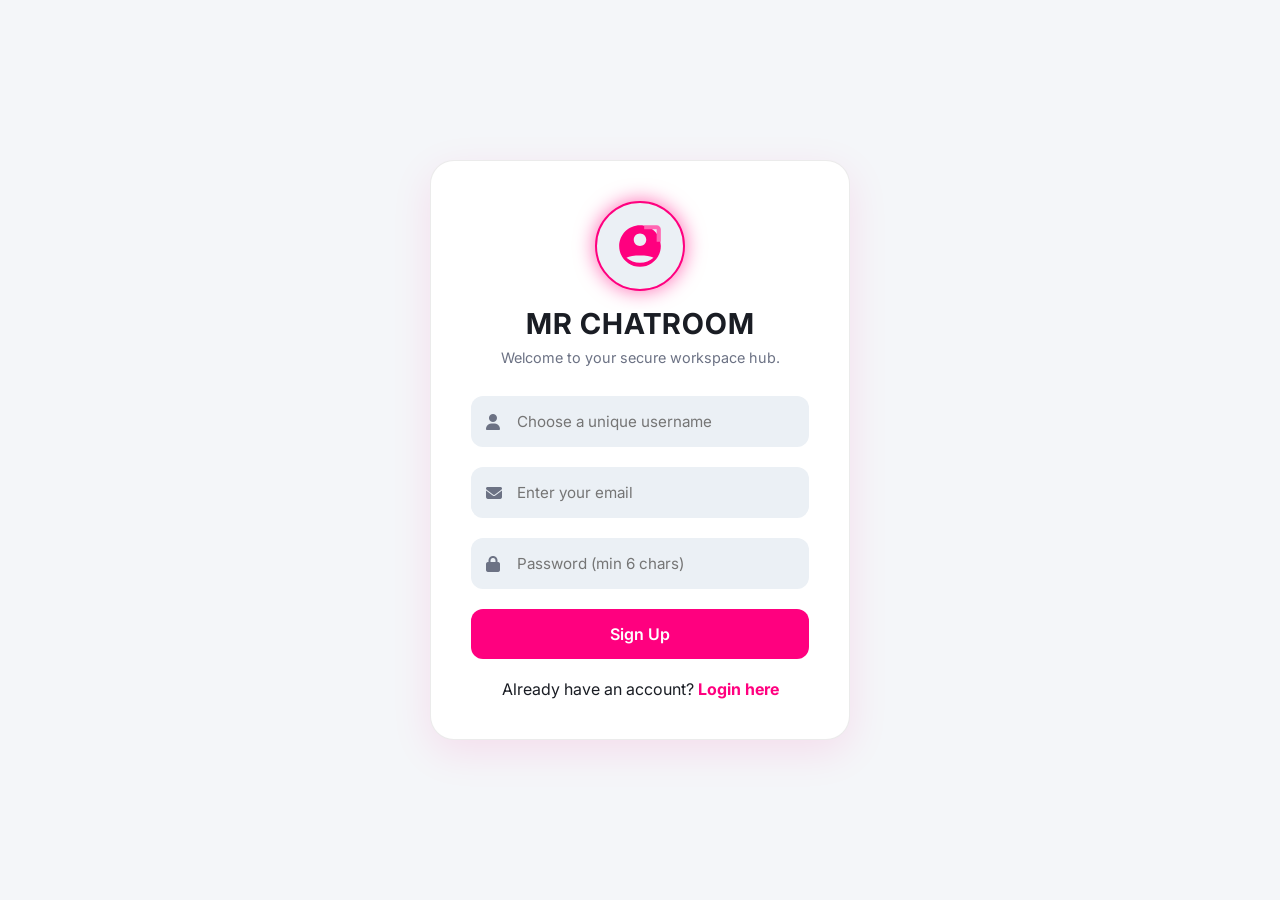
==== commit 147ef2be: "Add files via upload" ====
--- a/admin.html
+++ b/admin.html
@@ -1,30 +1,620 @@
 <!DOCTYPE html>
-<html lang="en" data-theme="dark">
+<html lang="en">
 <head>
     <meta charset="UTF-8">
-    <meta name="viewport" content="width=device-width, initial-scale=1.0, maximum-scale=1.0, user-scalable=no">
-    <title>MR Chat — Admin Dashboard</title>
+    <meta name="viewport" content="width=device-width, initial-scale=1.0, maximum-scale=1.0, user-scalable=no, viewport-fit=cover">
+    <title>MR - CHATTING PREMIUM</title>
+
+    <!-- EARLY THEME APPLICATION TO PREVENT FOUC -->
+    <script>
+        (function() {
+            const savedTheme = localStorage.getItem("mr_web_theme") || "default";
+            if (savedTheme === "default") {
+                const systemPrefersDark = window.matchMedia("(prefers-color-scheme: dark)").matches;
+                document.documentElement.setAttribute("data-theme", systemPrefersDark ? "dark" : "white");
+            } else {
+                document.documentElement.setAttribute("data-theme", savedTheme);
+            }
+        })();
+    
+// ==================== GAMES, LEADERBOARD & QUIZ SYSTEM ====================
+
+let goldLbUnsub = null;
+let levelLbUnsub = null;
+let quizLbUnsub = null;
+
+const quizQuestions = [
+    { q: "What is the chemical symbol for water?", options: ["H2O", "CO2", "O2", "NaCl"], answer: 0, category: "Chemistry" },
+    { q: "What planet is known as the Red Planet?", options: ["Venus", "Mars", "Jupiter", "Saturn"], answer: 1, category: "Astronomy" },
+    { q: "What is the speed of light in vacuum?", options: ["300,000 km/s", "150,000 km/s", "1,000 km/s", "Infinite"], answer: 0, category: "Physics" },
+    { q: "Which gas do plants absorb from the atmosphere?", options: ["Oxygen", "Nitrogen", "Carbon Dioxide", "Hydrogen"], answer: 2, category: "Biology" },
+    { q: "What is the hardest natural substance on Earth?", options: ["Gold", "Iron", "Diamond", "Quartz"], answer: 2, category: "Chemistry" },
+    { q: "What force keeps planets in orbit around the Sun?", options: ["Magnetic", "Gravity", "Nuclear", "Electric"], answer: 1, category: "Physics" },
+    { q: "What is the largest organ in the human body?", options: ["Heart", "Brain", "Skin", "Liver"], answer: 2, category: "Biology" },
+    { q: "What particle has a negative charge?", options: ["Proton", "Neutron", "Electron", "Photon"], answer: 2, category: "Physics" },
+    { q: "What is the main gas in Earth's atmosphere?", options: ["Oxygen", "Carbon Dioxide", "Nitrogen", "Hydrogen"], answer: 2, category: "Chemistry" },
+    { q: "How many bones are in the adult human body?", options: ["106", "206", "256", "306"], answer: 1, category: "Biology" },
+    { q: "What is the unit of electrical resistance?", options: ["Volt", "Ampere", "Ohm", "Watt"], answer: 2, category: "Physics" },
+    { q: "Which element has the atomic number 1?", options: ["Helium", "Hydrogen", "Lithium", "Carbon"], answer: 1, category: "Chemistry" },
+    { q: "What process do plants use to make food?", options: ["Respiration", "Photosynthesis", "Digestion", "Fermentation"], answer: 1, category: "Biology" },
+    { q: "What is the closest star to Earth?", options: ["Proxima Centauri", "Sirius", "The Sun", "Alpha Centauri"], answer: 2, category: "Astronomy" },
+    { q: "What is the pH of pure water?", options: ["0", "7", "14", "1"], answer: 1, category: "Chemistry" }
+];
+
+let currentQuizIndex = 0;
+let quizScore = 0;
+let quizTimer = null;
+let quizTimeLeft = 15;
+let quizAnswered = false;
+let quizActive = false;
+
+function setupGamesModal() {
+    const openGamesBtn = document.getElementById('open-games-btn');
+    const gamesModal = document.getElementById('games-modal');
+    const closeGamesBtn = document.getElementById('close-games-btn');
+    const diceCard = document.getElementById('games-dice-card');
+
+    if (openGamesBtn && gamesModal) {
+        openGamesBtn.addEventListener('click', () => {
+            gamesModal.classList.remove('hidden');
+        });
+    }
+    if (closeGamesBtn && gamesModal) {
+        closeGamesBtn.addEventListener('click', () => gamesModal.classList.add('hidden'));
+    }
+    if (diceCard) {
+        diceCard.addEventListener('click', () => {
+            if (gamesModal) gamesModal.classList.add('hidden');
+            document.getElementById('dice-game-modal').classList.remove('hidden');
+            loadDiceGame();
+        });
+    }
+    // Add quiz card to games modal
+    const gamesBox = gamesModal.querySelector('div[style*="display: flex; flex-direction: column; gap: 15px"]');
+    if (gamesBox) {
+        const quizCard = document.createElement('div');
+        quizCard.style.cssText = 'background: var(--bg-card); border-radius: 16px; padding: 20px; border: 1px solid var(--glass-border); cursor: pointer; transition: all 0.2s;';
+        quizCard.onmouseover = function() { this.style.borderColor = 'var(--pink-primary)'; };
+        quizCard.onmouseout = function() { this.style.borderColor = 'var(--glass-border)'; };
+        quizCard.innerHTML = `
+            <div style="display: flex; align-items: center; gap: 15px;">
+                <div style="width: 50px; height: 50px; border-radius: 12px; background: linear-gradient(135deg, #9D00FF, var(--pink-primary)); display: flex; align-items: center; justify-content: center; font-size: 1.5rem;"><i class="fas fa-brain" style="color: white;"></i></div>
+                <div style="flex: 1;">
+                    <h3 style="font-size: 1rem; margin-bottom: 4px;">Science Quiz</h3>
+                    <p style="font-size: 0.8rem; color: var(--text-muted);">Test your knowledge. Win Gold instantly.</p>
+                </div>
+                <i class="fas fa-chevron-right" style="color: var(--text-muted);"></i>
+            </div>
+        `;
+        quizCard.addEventListener('click', () => {
+            if (gamesModal) gamesModal.classList.add('hidden');
+            document.getElementById('quiz-modal').classList.remove('hidden');
+            resetQuizUI();
+        });
+        gamesBox.appendChild(quizCard);
+    }
+}
+
+function setupLeaderboardModals() {
+    const closeGold = document.getElementById('close-gold-leaderboard');
+    const closeLevel = document.getElementById('close-level-leaderboard');
+    if (closeGold) {
+        closeGold.addEventListener('click', () => {
+            document.getElementById('gold-leaderboard-modal').classList.add('hidden');
+            if (goldLbUnsub) { goldLbUnsub(); goldLbUnsub = null; }
+        });
+    }
+    if (closeLevel) {
+        closeLevel.addEventListener('click', () => {
+            document.getElementById('level-leaderboard-modal').classList.add('hidden');
+            if (levelLbUnsub) { levelLbUnsub(); levelLbUnsub = null; }
+        });
+    }
+}
+
+function setupDiceGameListeners() {
+    const betBtns = document.querySelectorAll('.bet-btn');
+    const rollBtn = document.getElementById('roll-dice-btn');
+    const closeBtn = document.getElementById('close-dice-btn');
+    if (!betBtns.length || !rollBtn || !closeBtn) {
+        setTimeout(setupDiceGameListeners, 100);
+        return;
+    }
+    betBtns.forEach(btn => {
+        btn.addEventListener('click', () => {
+            betBtns.forEach(b => b.classList.remove('selected'));
+            btn.classList.add('selected');
+            selectedDiceBet = parseInt(btn.dataset.bet);
+        });
+    });
+    rollBtn.addEventListener('click', playDiceGame);
+    closeBtn.addEventListener('click', () => {
+        document.getElementById('dice-game-modal').classList.add('hidden');
+    });
+}
+
+async function loadDiceGame() {
+    if (!currentUser) return;
+    try {
+        const snap = await getDoc(doc(db, "users", currentUser.uid));
+        const data = snap.data();
+        document.getElementById('dice-gold-balance').innerText = ((data.gold || 0)).toLocaleString();
+    } catch(e) {}
+    loadDiceHistory();
+}
+
+async function loadDiceHistory() {
+    const container = document.getElementById('dice-history');
+    if (!container) return;
+    try {
+        const q = query(collection(db, "dice_games"), where("userId", "==", currentUser.uid));
+        const snap = await getDocs(q);
+        container.innerHTML = "";
+        if (snap.empty) {
+            container.innerHTML = "<p style='text-align:center; opacity:0.5; padding: 10px;'>No games yet</p>";
+            return;
+        }
+        const games = [];
+        snap.forEach(d => games.push(d.data()));
+        games.sort((a, b) => (b.timestamp || 0) - (a.timestamp || 0));
+        let html = "";
+        games.forEach(data => {
+            const net = data.winnings - data.bet;
+            const color = net > 0 ? '#34C759' : (net < 0 ? '#FF3B30' : 'var(--text-muted)');
+            const sign = net > 0 ? '+' : '';
+            html += `<div class="dice-history-item"><span>Bet ${data.bet} | Roll ${data.roll}</span><span style="color:${color}; font-weight:600;">${sign}${net}</span></div>`;
+        });
+        container.innerHTML = html;
+    } catch(e) {
+        container.innerHTML = "<p style='text-align:center; color:red; padding: 10px;'>Error loading history</p>";
+    }
+}
+
+async function playDiceGame() {
+    if (!currentUser) return;
+    const bet = selectedDiceBet;
+    const userRef = doc(db, "users", currentUser.uid);
+    let gold = 0;
+    try {
+        const snap = await getDoc(userRef);
+        gold = (snap.data() || {}).gold || 0;
+    } catch(e) { return; }
+
+    if (gold < bet) {
+        showToast("💰 Not enough Gold!");
+        return;
+    }
+
+    const diceEl = document.getElementById('dice-1');
+    const resultEl = document.getElementById('dice-result');
+    const rollBtn = document.getElementById('roll-dice-btn');
+
+    rollBtn.disabled = true;
+    diceEl.classList.add('rolling');
+    resultEl.innerText = "Rolling...";
+    resultEl.style.color = "";
+
+    try {
+        await updateDoc(userRef, { gold: increment(-bet) });
+    } catch(e) { return; }
+    document.getElementById('dice-gold-balance').innerText = (gold - bet).toLocaleString();
+
+    setTimeout(async () => {
+        const roll = Math.floor(Math.random() * 6) + 1;
+        diceEl.classList.remove('rolling');
+        diceEl.querySelector('.dice-face').innerText = roll;
+
+        let winnings = 0;
+        if (roll <= 2) winnings = 0;
+        else if (roll <= 4) winnings = bet;
+        else if (roll === 5) winnings = bet * 2;
+        else winnings = bet * 3;
+
+        const netProfit = winnings - bet;
+
+        if (winnings > 0) {
+            try {
+                await updateDoc(userRef, { gold: increment(winnings) });
+            } catch(e) {}
+            document.getElementById('dice-gold-balance').innerText = (gold - bet + winnings).toLocaleString();
+        }
+
+        try {
+            await addDoc(collection(db, "dice_games"), {
+                userId: currentUser.uid,
+                bet: bet,
+                roll: roll,
+                winnings: winnings,
+                timestamp: new Date().getTime()
+            });
+        } catch(e) {}
+
+        if (roll <= 2) {
+            resultEl.innerText = `❌ Rolled ${roll}. You lost ${bet} Gold.`;
+            resultEl.style.color = "#FF3B30";
+        } else if (roll <= 4) {
+            resultEl.innerText = `😐 Rolled ${roll}. Break even.`;
+            resultEl.style.color = "var(--text-muted)";
+        } else if (roll === 5) {
+            resultEl.innerText = `🎉 Rolled ${roll}! Won ${winnings} Gold!`;
+            resultEl.style.color = "#34C759";
+        } else {
+            resultEl.innerText = `🔥 Rolled ${roll}! JACKPOT! Won ${winnings} Gold!`;
+            resultEl.style.color = "#FFD700";
+        }
+
+        rollBtn.disabled = false;
+        loadDiceHistory();
+    }, 1500);
+}
+
+// ==================== REAL-TIME LEADERBOARDS ====================
+
+async function loadGoldLeaderboard() {
+    const container = document.getElementById('gold-leaderboard-list');
+    if (!container) return;
+    container.innerHTML = '<p style="text-align: center; color: var(--text-muted); padding: 20px;">Loading...</p>';
+
+    if (goldLbUnsub) { goldLbUnsub(); goldLbUnsub = null; }
+
+    try {
+        goldLbUnsub = onSnapshot(collection(db, "users"), (snap) => {
+            let users = [];
+            snap.forEach(d => users.push(d.data()));
+            users.sort((a, b) => (b.gold || 0) - (a.gold || 0));
+            users = users.slice(0, 20);
+
+            let html = "";
+            users.forEach((u, idx) => {
+                const medal = idx === 0 ? '🥇' : (idx === 1 ? '🥈' : (idx === 2 ? '🥉' : `#${idx + 1}`));
+                html += `
+                    <div style="display: flex; align-items: center; gap: 12px; padding: 10px; background: var(--bg-card); border-radius: 12px; border: 1px solid var(--glass-border);">
+                        <div style="font-size: 1.2rem; font-weight: 700; width: 36px; text-align: center; color: var(--pink-primary);">${medal}</div>
+                        <img src="${u.photoURL || 'https://via.placeholder.com/40'}" style="width: 36px; height: 36px; border-radius: 50%; object-fit: cover; border: 2px solid var(--pink-primary);">
+                        <div style="flex: 1; min-width: 0;">
+                            <div style="font-weight: 600; font-size: 0.9rem; white-space: nowrap; overflow: hidden; text-overflow: ellipsis;">${u.fullName || u.username || 'User'}</div>
+                            <div style="font-size: 0.75rem; color: var(--text-muted);">Lv.${u.level || 1}</div>
+                        </div>
+                        <div style="font-weight: 700; color: #FFD700; font-size: 0.9rem;">${(u.gold || 0).toLocaleString()} <i class="fas fa-coins" style="font-size: 0.7rem;"></i></div>
+                    </div>
+                `;
+            });
+            container.innerHTML = html;
+        });
+    } catch(e) {
+        container.innerHTML = '<p style="text-align: center; color: #FF3B30; padding: 20px;">Failed to load leaderboard.</p>';
+    }
+}
+
+async function loadLevelLeaderboard() {
+    const container = document.getElementById('level-leaderboard-list');
+    if (!container) return;
+    container.innerHTML = '<p style="text-align: center; color: var(--text-muted); padding: 20px;">Loading...</p>';
+
+    if (levelLbUnsub) { levelLbUnsub(); levelLbUnsub = null; }
+
+    try {
+        levelLbUnsub = onSnapshot(collection(db, "users"), (snap) => {
+            let users = [];
+            snap.forEach(d => users.push(d.data()));
+            users.sort((a, b) => (b.level || 1) - (a.level || 1) || (b.xp || 0) - (a.xp || 0));
+            users = users.slice(0, 20);
+
+            let html = "";
+            users.forEach((u, idx) => {
+                const medal = idx === 0 ? '🥇' : (idx === 1 ? '🥈' : (idx === 2 ? '🥉' : `#${idx + 1}`));
+                const badge = getUserBadgeType(u.level || 1);
+                html += `
+                    <div style="display: flex; align-items: center; gap: 12px; padding: 10px; background: var(--bg-card); border-radius: 12px; border: 1px solid var(--glass-border);">
+                        <div style="font-size: 1.2rem; font-weight: 700; width: 36px; text-align: center; color: var(--pink-primary);">${medal}</div>
+                        <img src="${u.photoURL || 'https://via.placeholder.com/40'}" style="width: 36px; height: 36px; border-radius: 50%; object-fit: cover; border: 2px solid var(--pink-primary);">
+                        <div style="flex: 1; min-width: 0;">
+                            <div style="font-weight: 600; font-size: 0.9rem; white-space: nowrap; overflow: hidden; text-overflow: ellipsis;">${u.fullName || u.username || 'User'}</div>
+                            <div style="font-size: 0.75rem; color: var(--text-muted);">${(u.xp || 0)}/${calculateRequiredXpForLevel(u.level || 1)} XP</div>
+                        </div>
+                        <div style="display: flex; align-items: center; gap: 6px;">
+                            <span style="font-weight: 700; color: var(--pink-light); font-size: 0.9rem;">Lv.${u.level || 1}</span>
+                            <span class="badge-type ${badge.class}" style="font-size: 0.6rem; padding: 1px 5px;">${badge.text}</span>
+                        </div>
+                    </div>
+                `;
+            });
+            container.innerHTML = html;
+        });
+    } catch(e) {
+        container.innerHTML = '<p style="text-align: center; color: #FF3B30; padding: 20px;">Failed to load leaderboard.</p>';
+    }
+}
+
+// ==================== SCIENCE QUIZ SYSTEM ====================
+
+function setupQuizGame() {
+    const closeQuizBtn = document.getElementById('close-quiz-btn');
+    const startBtn = document.getElementById('quiz-start-btn');
+    const nextBtn = document.getElementById('quiz-next-btn');
+
+    if (closeQuizBtn) {
+        closeQuizBtn.addEventListener('click', () => {
+            document.getElementById('quiz-modal').classList.add('hidden');
+            stopQuizTimer();
+            quizActive = false;
+        });
+    }
+    if (startBtn) {
+        startBtn.addEventListener('click', startQuizGame);
+    }
+    if (nextBtn) {
+        nextBtn.addEventListener('click', nextQuizQuestion);
+    }
+    loadQuizLeaderboard();
+}
+
+function resetQuizUI() {
+    currentQuizIndex = 0;
+    quizScore = 0;
+    quizAnswered = false;
+    quizActive = false;
+    document.getElementById('quiz-current-q').innerText = '1';
+    document.getElementById('quiz-timer').innerText = '15s';
+    document.getElementById('quiz-timer').style.color = 'var(--pink-primary)';
+    document.getElementById('quiz-question-box').innerText = 'Press Start to begin the Science Quiz!';
+    document.getElementById('quiz-options').innerHTML = '';
+    document.getElementById('quiz-result-area').innerText = '';
+    document.getElementById('quiz-start-btn').style.display = 'inline-block';
+    document.getElementById('quiz-next-btn').style.display = 'none';
+}
+
+function startQuizGame() {
+    if (!currentUser) { showToast('Please login first'); return; }
+    currentQuizIndex = 0;
+    quizScore = 0;
+    quizActive = true;
+    document.getElementById('quiz-start-btn').style.display = 'none';
+    document.getElementById('quiz-next-btn').style.display = 'none';
+    showQuizQuestion();
+}
+
+function showQuizQuestion() {
+    if (currentQuizIndex >= 10) {
+        endQuizGame();
+        return;
+    }
+    quizAnswered = false;
+    quizTimeLeft = 15;
+    const q = quizQuestions[currentQuizIndex];
+    document.getElementById('quiz-current-q').innerText = currentQuizIndex + 1;
+    document.getElementById('quiz-question-box').innerText = `[${q.category}] ${q.q}`;
+    document.getElementById('quiz-result-area').innerText = '';
+    document.getElementById('quiz-next-btn').style.display = 'none';
+
+    const optsContainer = document.getElementById('quiz-options');
+    optsContainer.innerHTML = '';
+    q.options.forEach((opt, idx) => {
+        const btn = document.createElement('button');
+        btn.style.cssText = 'padding: 12px 16px; border-radius: 12px; border: 1px solid var(--glass-border); background: var(--bg-card); color: var(--text-main); font-weight: 500; cursor: pointer; transition: all 0.2s; text-align: left; font-size: 0.9rem;';
+        btn.innerText = opt;
+        btn.onmouseover = function() { if (!quizAnswered) this.style.borderColor = 'var(--pink-primary)'; };
+        btn.onmouseout = function() { if (!quizAnswered) this.style.borderColor = 'var(--glass-border)'; };
+        btn.onclick = () => checkQuizAnswer(idx, btn, q.answer);
+        optsContainer.appendChild(btn);
+    });
+
+    startQuizTimer();
+}
+
+function startQuizTimer() {
+    stopQuizTimer();
+    const timerEl = document.getElementById('quiz-timer');
+    timerEl.innerText = quizTimeLeft + 's';
+    timerEl.style.color = 'var(--pink-primary)';
+    quizTimer = setInterval(() => {
+        quizTimeLeft--;
+        timerEl.innerText = quizTimeLeft + 's';
+        if (quizTimeLeft <= 5) timerEl.style.color = '#FF3B30';
+        if (quizTimeLeft <= 0) {
+            stopQuizTimer();
+            if (!quizAnswered) {
+                quizAnswered = true;
+                document.getElementById('quiz-result-area').innerText = '⏰ Time up! No points.';
+                document.getElementById('quiz-result-area').style.color = 'var(--text-muted)';
+                document.getElementById('quiz-next-btn').style.display = 'inline-block';
+                highlightCorrectAnswer(quizQuestions[currentQuizIndex].answer);
+            }
+        }
+    }, 1000);
+}
+
+function stopQuizTimer() {
+    if (quizTimer) { clearInterval(quizTimer); quizTimer = null; }
+}
+
+function highlightCorrectAnswer(correctIdx) {
+    const opts = document.getElementById('quiz-options').children;
+    for (let i = 0; i < opts.length; i++) {
+        if (i === correctIdx) {
+            opts[i].style.background = 'rgba(52, 199, 89, 0.2)';
+            opts[i].style.borderColor = '#34C759';
+            opts[i].style.color = '#34C759';
+        } else {
+            opts[i].style.opacity = '0.5';
+            opts[i].style.cursor = 'default';
+        }
+    }
+}
+
+async function checkQuizAnswer(selectedIdx, btnElement, correctIdx) {
+    if (quizAnswered || !quizActive) return;
+    quizAnswered = true;
+    stopQuizTimer();
+
+    const resultArea = document.getElementById('quiz-result-area');
+    const isCorrect = selectedIdx === correctIdx;
+
+    if (isCorrect) {
+        btnElement.style.background = 'rgba(52, 199, 89, 0.2)';
+        btnElement.style.borderColor = '#34C759';
+        btnElement.style.color = '#34C759';
+        resultArea.innerText = '✅ Correct! +50 Gold';
+        resultArea.style.color = '#34C759';
+        quizScore++;
+        try {
+            await earnGold(50, 'quiz_correct');
+            await addDoc(collection(db, "quiz_results"), {
+                userId: currentUser.uid,
+                userName: currentUser.displayName || 'User',
+                questionIndex: currentQuizIndex,
+                correct: true,
+                timestamp: new Date().getTime()
+            });
+        } catch(e) {}
+    } else {
+        btnElement.style.background = 'rgba(255, 59, 48, 0.2)';
+        btnElement.style.borderColor = '#FF3B30';
+        btnElement.style.color = '#FF3B30';
+        resultArea.innerText = '❌ Wrong answer!';
+        resultArea.style.color = '#FF3B30';
+        try {
+            await addDoc(collection(db, "quiz_results"), {
+                userId: currentUser.uid,
+                userName: currentUser.displayName || 'User',
+                questionIndex: currentQuizIndex,
+                correct: false,
+                timestamp: new Date().getTime()
+            });
+        } catch(e) {}
+    }
+
+    highlightCorrectAnswer(correctIdx);
+    document.getElementById('quiz-next-btn').style.display = 'inline-block';
+}
+
+function nextQuizQuestion() {
+    currentQuizIndex++;
+    showQuizQuestion();
+}
+
+function endQuizGame() {
+    quizActive = false;
+    stopQuizTimer();
+    document.getElementById('quiz-question-box').innerText = `🎉 Quiz Complete! You scored ${quizScore}/10`;
+    document.getElementById('quiz-options').innerHTML = '';
+    document.getElementById('quiz-result-area').innerText = quizScore >= 7 ? '🔥 Excellent! You earned bonus Gold!' : (quizScore >= 4 ? '👍 Good job!' : '💪 Keep practicing!');
+    document.getElementById('quiz-result-area').style.color = quizScore >= 7 ? '#FFD700' : 'var(--text-muted)';
+    document.getElementById('quiz-next-btn').style.display = 'none';
+    document.getElementById('quiz-start-btn').style.display = 'inline-block';
+    document.getElementById('quiz-start-btn').innerText = 'Play Again';
+
+    if (quizScore >= 7) {
+        earnGold(100, 'quiz_bonus').catch(() => {});
+    }
+}
+
+function loadQuizLeaderboard() {
+    const container = document.getElementById('quiz-leaders-list');
+    if (!container) return;
+
+    if (quizLbUnsub) { quizLbUnsub(); quizLbUnsub = null; }
+
+    try {
+        quizLbUnsub = onSnapshot(
+            query(collection(db, "quiz_results"), where("correct", "==", true)),
+            (snap) => {
+                const scores = {};
+                snap.forEach(d => {
+                    const data = d.data();
+                    if (!scores[data.userId]) {
+                        scores[data.userId] = { name: data.userName, count: 0 };
+                    }
+                    scores[data.userId].count++;
+                });
+                const sorted = Object.entries(scores).sort((a, b) => b[1].count - a[1].count).slice(0, 10);
+
+                let html = "";
+                sorted.forEach(([uid, data], idx) => {
+                    const medal = idx === 0 ? '🥇' : (idx === 1 ? '🥈' : (idx === 2 ? '🥉' : `#${idx + 1}`));
+                    html += `<div style="display: flex; align-items: center; gap: 8px; padding: 6px; background: rgba(255,255,255,0.05); border-radius: 8px;">
+                        <span style="font-weight: 700; color: var(--pink-primary); width: 24px;">${medal}</span>
+                        <span style="flex: 1; font-size: 0.8rem; white-space: nowrap; overflow: hidden; text-overflow: ellipsis;">${data.name}</span>
+                        <span style="font-weight: 600; color: #34C759; font-size: 0.8rem;">${data.count} correct</span>
+                    </div>`;
+                });
+                container.innerHTML = html || '<p style="text-align: center; color: var(--text-muted); padding: 10px;">No quiz data yet</p>';
+            }
+        );
+    } catch(e) {
+        container.innerHTML = '<p style="text-align: center; color: var(--text-muted); padding: 10px;">Quiz leaderboard loading...</p>';
+    }
+}
+
+window.openSocialProfile = openSocialProfile;
+    window.loadGoldLeaderboard = loadGoldLeaderboard;
+    window.loadLevelLeaderboard = loadLevelLeaderboard;
+    </script>
+
     <link href="https://fonts.googleapis.com/css2?family=Inter:wght@300;400;500;600;700&display=swap" rel="stylesheet">
     <link rel="stylesheet" href="https://cdnjs.cloudflare.com/ajax/libs/font-awesome/6.4.0/css/all.min.css">
 
     <style>
-        :root {
+        :root, [data-theme="dark"] {
             --bg-main: #0B0C10;
             --bg-sidebar: #12131C;
             --bg-card: #1F2029;
-            --bg-hover: #252736;
             --pink-primary: #FF007F;
             --pink-hover: #E0006C;
             --pink-light: #FF66B2;
             --text-main: #FFFFFF;
             --text-muted: #8F92A1;
             --glass-border: rgba(255, 0, 127, 0.15);
-            --success: #34C759;
-            --danger: #FF3B30;
-            --warning: #FFD700;
-            --info: #00E6FF;
-            --radius: 16px;
-            --radius-sm: 12px;
+            --status-sent: #8F92A1;
+            --status-delivered: #CCCCCC;
+            --status-seen: #00E6FF;
+            --dropdown-bg: #1F2029;
+            --dropdown-item-hover: rgba(255, 0, 127, 0.1);
+        }
+
+        [data-theme="white"] {
+            --bg-main: #F4F6F9;
+            --bg-sidebar: #FFFFFF;
+            --bg-card: #EBF0F5;
+            --pink-primary: #FF007F;
+            --pink-hover: #E0006C;
+            --pink-light: #FF66B2;
+            --text-main: #1A1D24;
+            --text-muted: #6C7284;
+            --glass-border: rgba(0, 0, 0, 0.08);
+            --status-sent: #6C7284;
+            --status-delivered: #888888;
+            --status-seen: #00A3C4;
+            --dropdown-bg: #FFFFFF;
+            --dropdown-item-hover: rgba(0, 0, 0, 0.05);
+        }
+
+        .messages-container[data-inbox-theme="classic"] {
+            background-color: var(--bg-main);
+            background-image: radial-gradient(rgba(255, 0, 127, 0.03) 1px, transparent 0);
+            background-size: 24px 24px;
+        }
+        .messages-container[data-inbox-theme="midnight"] {
+            background: linear-gradient(135deg, #020024 0%, #090979 50%, #00d4ff 100%);
+        }
+        .messages-container[data-inbox-theme="sunset"] {
+            background: linear-gradient(45deg, #405de6, #5851db, #833ab4, #c13584, #e1306c, #fd1d1d);
+            background-size: 400% 400%;
+            animation: gradientBG 15s ease infinite;
+        }
+        .messages-container[data-inbox-theme="mint"] {
+            background: linear-gradient(135deg, #134E5E 0%, #71B280 100%);
+        }
+        .messages-container[data-inbox-theme="cyber"] {
+            background: linear-gradient(180deg, #140526 0%, #0f031d 50%, #2c044d 100%);
+            background-image: radial-gradient(rgba(0, 230, 255, 0.05) 1px, transparent 0);
+            background-size: 20px 20px;
+        }
+
+        @keyframes gradientBG {
+            0% { background-position: 0% 50%; }
+            50% { background-position: 100% 50%; }
+            100% { background-position: 0% 50%; }
         }
 
         * {
@@ -32,1198 +622,1554 @@
             margin: 0;
             padding: 0;
             font-family: 'Inter', sans-serif;
-            transition: background-color 0.2s, border-color 0.2s, color 0.2s;
+            transition: background-color 0.25s, border-color 0.25s;
         }
 
         body {
             background-color: var(--bg-main);
             color: var(--text-main);
             height: 100vh;
+            height: calc(var(--vh, 1vh) * 100);
             overflow: hidden;
+            display: flex;
+            align-items: center;
+            justify-content: center;
         }
 
         .hidden { display: none !important; }
 
-        /* ===== ACCESS DENIED SCREEN ===== */
-        .access-denied-screen {
+        .badge-type {
+            font-size: 0.75rem;
+            padding: 2px 8px;
+            border-radius: 20px;
+            font-weight: bold;
+            text-transform: uppercase;
+        }
+        .badge-bronze { background: #CD7F32; color: white; }
+        .badge-silver { background: #C0C0C0; color: #1A1D24; }
+        .badge-gold { background: #FFD700; color: #1A1D24; box-shadow: 0 0 10px rgba(255, 215, 0, 0.5); }
+
+        .xp-progress-container {
+            width: 100%;
+            background: rgba(255,255,255,0.1);
+            border-radius: 10px;
+            height: 6px;
+            margin-top: 4px;
+            overflow: hidden;
+        }
+        .xp-progress-bar {
+            height: 100%;
+            background: var(--pink-primary);
+            width: 0%;
+            transition: width 0.4s ease;
+        }
+
+        .dropdown-wrapper {
+            position: relative;
+            display: inline-block;
+        }
+        .custom-theme-dropdown {
+            position: absolute;
+            top: 45px;
+            right: 0;
+            background: var(--dropdown-bg);
+            border: 1px solid var(--glass-border);
+            border-radius: 14px;
+            box-shadow: 0 8px 30px rgba(0,0,0,0.3);
+            z-index: 2000;
+            min-width: 160px;
+            padding: 8px 0;
+            transform-origin: top right;
+            animation: dropFade 0.2s ease-out;
+        }
+        @keyframes dropFade {
+            from { opacity: 0; transform: scale(0.95) translateY(-10px); }
+            to { opacity: 1; transform: scale(1) translateY(0); }
+        }
+        .dropdown-item {
+            padding: 10px 16px;
+            display: flex;
+            align-items: center;
+            gap: 10px;
+            color: var(--text-main);
+            font-size: 0.88rem;
+            cursor: pointer;
+            transition: background 0.2s;
+        }
+        .dropdown-item:hover {
+            background: var(--dropdown-item-hover);
+        }
+        .dropdown-item.active {
+            color: var(--pink-primary);
+            font-weight: 600;
+        }
+
+        .auth-box {
+            background: var(--bg-sidebar);
+            border: 1px solid var(--glass-border);
+            border-radius: 24px;
+            padding: 40px;
+            width: 100%;
+            max-width: 420px;
+            box-shadow: 0 12px 40px rgba(255, 0, 127, 0.1);
+            text-align: center;
+        }
+
+        .auth-header-logo {
+            width: 90px;
+            height: 90px;
+            border-radius: 50%;
+            margin: 0 auto 15px auto;
+            border: 2px solid var(--pink-primary);
+            box-shadow: 0 0 20px rgba(255, 0, 127, 0.6);
+            background-color: var(--bg-card);
+            display: flex;
+            align-items: center;
+            justify-content: center;
+        }
+
+        .auth-header h2 {
+            font-size: 1.8rem;
+            font-weight: 700;
+            margin-bottom: 8px;
+            letter-spacing: 1px;
+            color: var(--text-main);
+        }
+
+        .auth-header p {
+            color: var(--text-muted);
+            font-size: 0.9rem;
+            margin-bottom: 30px;
+        }
+
+        .input-group {
+            position: relative;
+            margin-bottom: 20px;
+            display: flex;
+            align-items: center;
+        }
+
+        .input-group i {
+            position: absolute;
+            left: 15px;
+            color: var(--text-muted);
+            z-index: 2;
+        }
+
+        .input-group input {
+            width: 100%;
+            padding: 15px 15px 15px 45px;
+            background: var(--bg-card);
+            border: 1px solid transparent;
+            border-radius: 12px;
+            color: var(--text-main);
+            font-size: 0.95rem;
+            transition: all 0.3s;
+        }
+
+        .input-group input:focus {
+            border-color: var(--pink-primary);
+            outline: none;
+            box-shadow: 0 0 10px rgba(255, 0, 127, 0.2);
+        }
+
+        .main-btn {
+            width: 100%;
+            padding: 15px;
+            background: var(--pink-primary);
+            border: none;
+            border-radius: 12px;
+            color: white;
+            font-size: 1rem;
+            font-weight: 600;
+            cursor: pointer;
+            transition: background 0.3s;
+        }
+        .main-btn:hover { background: var(--pink-hover); }
+
+        .app-container {
+            display: flex;
+            width: 100vw;
+            height: 100vh;
+            height: calc(var(--vh, 1vh) * 100);
+            background-color: var(--bg-main);
             position: fixed;
-            inset: 0;
+            top: 0; left: 0; right: 0; bottom: 0;
+            overflow: hidden;
+        }
+
+        .sidebar {
+            width: 350px;
+            background-color: var(--bg-sidebar);
+            border-right: 1px solid var(--glass-border);
+            display: flex;
+            flex-direction: column;
+            z-index: 10;
+        }
+
+        .sidebar-header {
+            padding: 20px;
+            display: flex;
+            justify-content: space-between;
+            align-items: center;
+            border-bottom: 1px solid var(--glass-border);
+        }
+
+        .user-profile {
+            display: flex;
+            align-items: center;
+            gap: 12px;
+            width: calc(100% - 110px);
+        }
+
+        .avatar {
+            width: 42px;
+            height: 42px;
+            border-radius: 50%;
+            object-fit: cover;
+            border: 2px solid var(--pink-primary);
+        }
+
+        .sidebar-header span {
+            font-weight: 600;
+            font-size: 0.95rem;
+            color: var(--text-main);
+        }
+
+        .icon-btn {
+            background: transparent;
+            border: none;
+            color: var(--text-muted);
+            font-size: 1.2rem;
+            cursor: pointer;
+            transition: color 0.3s;
+            flex-shrink: 0;
+        }
+
+        .icon-btn:hover { color: var(--pink-primary); }
+
+        .search-box { padding: 15px 20px; }
+        .search-box .input-group { margin-bottom: 0; }
+
+        .tabs-container {
+            display: flex;
+            padding: 5px 20px;
+            gap: 5px;
+        }
+
+        .tab-link {
+            flex: 1;
+            padding: 10px;
+            background: transparent;
+            border: none;
+            color: var(--text-muted);
+            font-weight: 600;
+            font-size: 0.85rem;
+            cursor: pointer;
+            border-bottom: 2px solid transparent;
+            transition: all 0.3s;
+            text-align: center;
+        }
+
+        .tab-link.active {
+            color: var(--pink-primary);
+            border-bottom-color: var(--pink-primary);
+        }
+
+        .admin-room-control-panel {
+            padding: 15px 20px;
+            background: rgba(255, 0, 127, 0.05);
+            border-bottom: 1px solid var(--glass-border);
+        }
+        .admin-room-control-panel h4 {
+            font-size: 0.85rem;
+            color: var(--pink-light);
+            margin-bottom: 10px;
+            text-transform: uppercase;
+            letter-spacing: 0.5px;
+        }
+        .admin-room-form-grid {
+            display: flex;
+            flex-direction: column;
+            gap: 8px;
+        }
+        .admin-room-form-grid input {
+            width: 100%;
+            padding: 10px 12px;
+            background: var(--bg-card);
+            border: 1px solid var(--glass-border);
+            border-radius: 8px;
+            color: var(--text-main);
+            font-size: 0.85rem;
+        }
+        .admin-room-form-grid input:focus {
+            outline: none;
+            border-color: var(--pink-primary);
+        }
+
+        .user-list {
+            list-style: none;
+            overflow-y: auto;
+            flex: 1;
+        }
+
+        .user-item-info {
+            display: flex;
+            align-items: center;
+            justify-content: space-between;
+            padding: 15px 20px;
+            border-bottom: 1px solid rgba(255, 0, 127, 0.05);
+            transition: background 0.3s;
+        }
+
+        .user-item-info:hover {
+            background: rgba(255, 0, 127, 0.05);
+        }
+
+        .user-core {
+            display: flex;
+            align-items: center;
+            gap: 12px;
+        }
+
+        .name { font-weight: 500; color: var(--text-main); font-size: 0.95rem; }
+        .subtext { font-size: 0.8rem; color: var(--text-muted); width: 180px; white-space: nowrap; overflow: hidden; text-overflow: ellipsis; }
+
+        .action-btn-sm {
+            padding: 6px 12px;
+            border-radius: 8px;
+            font-size: 0.8rem;
+            font-weight: 600;
+            cursor: pointer;
+            border: none;
+            transition: all 0.2s;
+        }
+        .btn-pink { background: var(--pink-primary); color: white; }
+        .btn-pink:hover { background: var(--pink-hover); }
+        .btn-muted { background: var(--bg-card); color: var(--text-muted); border: 1px solid var(--glass-border); }
+
+        .chat-main {
+            flex: 1;
             background: var(--bg-main);
+            display: flex;
+            flex-direction: column;
+            position: relative;
+            height: 100%;
+        }
+
+        .welcome-screen {
+            display: flex;
+            flex: 1;
+            align-items: center;
+            justify-content: center;
+            text-align: center;
+        }
+
+        .welcome-logo {
+            width: 120px;
+            height: 120px;
+            border-radius: 50%;
+            margin: 0 auto 20px auto;
+            border: 2px solid var(--pink-primary);
+            box-shadow: 0 0 25px rgba(255,0,127,0.5);
+            animation: pulse 2s infinite;
+            display: flex;
+            align-items: center;
+            justify-content: center;
+            background-color: var(--bg-sidebar);
+        }
+
+        @keyframes pulse {
+            0% { transform: scale(1); box-shadow: 0 0 20px rgba(255,0,127,0.5); }
+            50% { transform: scale(1.03); box-shadow: 0 0 35px rgba(255,0,127,0.8); }
+            100% { transform: scale(1); box-shadow: 0 0 20px rgba(255,0,127,0.5); }
+        }
+
+        .chat-area {
+            display: flex;
+            flex-direction: column;
+            height: 100%;
+            position: relative;
+        }
+
+        .chat-header {
+            padding: 20px;
+            background: var(--bg-sidebar);
+            border-bottom: 1px solid var(--glass-border);
+            display: flex;
+            align-items: center;
+            justify-content: space-between;
+            flex-shrink: 0;
+        }
+
+        .messages-container {
+            flex: 1;
+            padding: 25px;
+            overflow-y: auto;
+            display: flex;
+            flex-direction: column;
+            gap: 15px;
+            -webkit-overflow-scrolling: touch;
+        }
+
+        .msg-row { 
+            display: flex; 
+            width: 100%; 
+            position: relative;
+            touch-action: pan-y;
+            transition: transform 0.1s ease-out;
+        }
+        .msg-row.sent { justify-content: flex-end; }
+        .msg-row.received { justify-content: flex-start; }
+
+        .msg-bubble {
+            max-width: 75%;
+            padding: 12px 18px;
+            border-radius: 18px;
+            font-size: 0.95rem;
+            line-height: 1.4;
+            position: relative;
+            box-shadow: 0 3px 10px rgba(0,0,0,0.2);
+            cursor: pointer;
+            user-select: none;
+            -webkit-user-select: none;
+        }
+
+        .sent .msg-bubble {
+            background: linear-gradient(135deg, var(--pink-primary), #FF0055);
+            color: #fff;
+            border-bottom-right-radius: 4px;
+        }
+
+        .received .msg-bubble {
+            background: var(--bg-card);
+            color: var(--text-main);
+            border-bottom-left-radius: 4px;
+            border: 1px solid rgba(255, 255, 255, 0.05);
+        }
+
+        .reply-context-inside-bubble {
+            background: rgba(0, 0, 0, 0.15);
+            border-left: 3px solid var(--pink-light);
+            padding: 6px 10px;
+            border-radius: 6px;
+            font-size: 0.82rem;
+            margin-bottom: 6px;
+            color: rgba(255,255,255,0.9);
+        }
+        .received .reply-context-inside-bubble {
+            background: rgba(255, 255, 255, 0.05);
+            border-left: 3px solid var(--pink-primary);
+            color: var(--text-muted);
+        }
+
+        .msg-media-content {
+            max-width: 100%;
+            border-radius: 12px;
+            margin-top: 5px;
+            display: block;
+            max-height: 200px;
+            object-fit: cover;
+        }
+
+        .premium-audio-player {
+            display: flex;
+            align-items: center;
+            gap: 12px;
+            min-width: 200px;
+            max-width: 260px;
+            padding: 4px 0;
+        }
+
+        /* Sent bubble (pink gradient) - white UI */
+        .sent .premium-audio-player {
+            color: #fff;
+        }
+        .sent .audio-control-btn {
+            width: 34px;
+            height: 34px;
+            border-radius: 50%;
+            background: rgba(255, 255, 255, 0.2);
+            border: none;
+            color: #fff;
+            display: flex;
+            align-items: center;
+            justify-content: center;
+            cursor: pointer;
+            font-size: 0.9rem;
+            transition: all 0.2s;
+            flex-shrink: 0;
+        }
+        .sent .audio-control-btn:hover {
+            background: rgba(255, 255, 255, 0.35);
+            transform: scale(1.08);
+        }
+        .sent .audio-timeline-track {
+            flex: 1;
+            height: 4px;
+            background: rgba(255, 255, 255, 0.3);
+            border-radius: 2px;
+            position: relative;
+            cursor: pointer;
+            overflow: hidden;
+        }
+        .sent .audio-timeline-fill {
+            height: 100%;
+            width: 0%;
+            background: #fff;
+            border-radius: 2px;
+            position: absolute;
+            top: 0; left: 0;
+            transition: width 0.1s linear;
+        }
+        .sent .audio-time-stamp {
+            font-size: 0.75rem;
+            color: rgba(255, 255, 255, 0.9);
+            font-variant-numeric: tabular-nums;
+            min-width: 36px;
+            text-align: right;
+        }
+
+        /* Received bubble (card bg) - theme-aware UI */
+        .received .premium-audio-player {
+            color: var(--text-main);
+        }
+        .received .audio-control-btn {
+            width: 34px;
+            height: 34px;
+            border-radius: 50%;
+            background: rgba(0, 0, 0, 0.08);
+            border: none;
+            color: var(--text-main);
+            display: flex;
+            align-items: center;
+            justify-content: center;
+            cursor: pointer;
+            font-size: 0.9rem;
+            transition: all 0.2s;
+            flex-shrink: 0;
+        }
+        .received .audio-control-btn:hover {
+            background: rgba(0, 0, 0, 0.15);
+            transform: scale(1.08);
+        }
+        .received .audio-timeline-track {
+            flex: 1;
+            height: 4px;
+            background: rgba(0, 0, 0, 0.12);
+            border-radius: 2px;
+            position: relative;
+            cursor: pointer;
+            overflow: hidden;
+        }
+        .received .audio-timeline-fill {
+            height: 100%;
+            width: 0%;
+            background: var(--pink-primary);
+            border-radius: 2px;
+            position: absolute;
+            top: 0; left: 0;
+            transition: width 0.1s linear;
+        }
+        .received .audio-time-stamp {
+            font-size: 0.75rem;
+            color: var(--text-muted);
+            font-variant-numeric: tabular-nums;
+            min-width: 36px;
+            text-align: right;
+        }
+
+        .msg-meta-wrapper {
+            display: flex;
+            align-items: center;
+            justify-content: flex-end;
+            gap: 5px;
+            margin-top: 5px;
+        }
+
+        .msg-meta {
+            font-size: 0.7rem;
+            color: rgba(255,255,255,0.6);
+        }
+        .received .msg-meta {
+            color: var(--text-muted);
+        }
+
+        .status-tick {
+            font-size: 0.75rem;
+            display: inline-flex;
+            align-items: center;
+        }
+        .status-tick.sent { color: var(--status-sent); }
+        .status-tick.delivered { color: var(--status-delivered); }
+        .status-tick.seen { color: var(--status-seen); }
+
+        .message-form-container {
+            display: flex;
+            flex-direction: column;
+            background: var(--bg-sidebar);
+            border-top: 1px solid var(--glass-border);
+            width: 100%;
+            flex-shrink: 0;
+        }
+
+        .reply-context-bar {
+            display: flex;
+            align-items: center;
+            justify-content: space-between;
+            background: rgba(255, 0, 127, 0.05);
+            padding: 8px 20px;
+            border-bottom: 1px solid var(--glass-border);
+            font-size: 0.85rem;
+            animation: dropFade 0.2s ease-out;
+        }
+        .reply-context-bar .reply-details {
+            display: flex;
+            flex-direction: column;
+            overflow: hidden;
+            white-space: nowrap;
+            text-overflow: ellipsis;
+        }
+
+        .message-input-area {
+            padding: 15px 20px;
+            display: flex;
+            gap: 10px;
+            align-items: center;
+            position: relative;
+            width: 100%;
+            flex-wrap: nowrap !important;
+        }
+
+        .message-input-area input {
+            flex: 1;
+            min-width: 0;
+            padding: 14px 20px;
+            background: var(--bg-card);
+            border: 1px solid var(--glass-border);
+            border-radius: 30px;
+            color: var(--text-main);
+            font-size: 0.95rem;
+            transition: all 0.3s;
+        }
+
+        .message-input-area input:focus {
+            outline: none;
+            border-color: var(--pink-primary);
+        }
+
+        .send-btn {
+            width: 46px;
+            height: 46px;
+            background: var(--pink-primary);
+            border: none;
+            border-radius: 50%;
+            color: white;
+            font-size: 1.1rem;
+            cursor: pointer;
+            transition: all 0.3s;
+            display: flex;
+            align-items: center;
+            justify-content: center;
+            box-shadow: 0 4px 10px rgba(255, 0, 127, 0.3);
+            flex-shrink: 0 !important;
+        }
+
+        .send-btn:hover { transform: scale(1.05); background: var(--pink-hover); }
+
+        .gif-container-panel {
+            position: absolute;
+            bottom: 95px;
+            left: 50%;
+            transform: translateX(-50%);
+            width: 90%;
+            max-width: 380px;
+            background: var(--bg-sidebar);
+            border: 1px solid var(--pink-primary);
+            border-radius: 20px;
+            padding: 16px;
+            z-index: 999;
+            box-shadow: 0 10px 30px rgba(0,0,0,0.7);
+            max-height: 320px;
+            display: flex;
+            flex-direction: column;
+            gap: 12px;
+        }
+
+        .gif-search-bar {
+            display: flex;
+            gap: 8px;
+            align-items: center;
+        }
+        .gif-search-bar input {
+            flex: 1;
+            padding: 10px 14px;
+            background: var(--bg-card);
+            border: 1px solid var(--glass-border);
+            border-radius: 10px;
+            color: var(--text-main);
+            font-size: 0.85rem;
+        }
+        .gif-results-grid {
+            display: grid;
+            grid-template-columns: repeat(3, 1fr);
+            gap: 8px;
+            overflow-y: auto;
+            flex: 1;
+        }
+        .gif-results-grid img {
+            width: 100%;
+            height: 80px;
+            object-fit: cover;
+            border-radius: 8px;
+            cursor: pointer;
+            transition: transform 0.2s;
+        }
+        .gif-results-grid img:hover {
+            transform: scale(1.05);
+            box-shadow: 0 0 8px var(--pink-primary);
+        }
+
+        .msg-action-popup-overlay {
+            position: fixed;
+            top: 0; left: 0; width: 100vw; height: 100vh;
+            background: rgba(0,0,0,0.5);
+            z-index: 15000;
+            display: flex;
+            align-items: center;
+            justify-content: center;
+            animation: fadeIn 0.15s ease-out;
+        }
+        .msg-action-card {
+            background: var(--bg-sidebar);
+            border: 1px solid var(--glass-border);
+            border-radius: 16px;
+            width: 280px;
+            box-shadow: 0 10px 30px rgba(0,0,0,0.5);
+            overflow: hidden;
+            animation: dropFade 0.2s cubic-bezier(0.175, 0.885, 0.32, 1.275);
+        }
+        @keyframes fadeIn { from { opacity:0; } to { opacity:1; } }
+
+        .voice-recording-active .icon-btn i.fa-microphone {
+            color: var(--pink-primary);
+            animation: mic-blink 1s infinite alternate;
+        }
+        @keyframes mic-blink {
+            0% { opacity: 1; transform: scale(1); }
+            100% { opacity: 0.3; transform: scale(1.2); }
+        }
+
+        .attachment-preview-bar {
+            background: var(--bg-card);
+            padding: 10px 20px;
+            display: flex;
+            align-items: center;
+            justify-content: space-between;
+            border-top: 1px solid var(--glass-border);
+        }
+        .attachment-preview-bar img {
+            height: 50px;
+            border-radius: 6px;
+            border: 1px solid var(--pink-primary);
+        }
+
+        .toast {
+            position: fixed;
+            bottom: 30px;
+            right: 30px;
+            background: #FF007F;
+            color: white;
+            padding: 15px 30px;
+            border-radius: 12px;
+            font-weight: 600;
+            box-shadow: 0 10px 25px rgba(255,0,127,0.4);
+            z-index: 9999;
+        }
+
+        /* ==================== CALLING SYSTEM UI ==================== */
+        .incoming-call-overlay {
+            position: fixed;
+            top: 0; left: 0;
+            width: 100%;
+            height: 100vh;
+            height: 100dvh;
+            height: calc(var(--vh, 1vh) * 100);
+            background: rgba(11, 12, 16, 0.95);
+            z-index: 30000;
+            display: flex;
+            flex-direction: column;
+            align-items: center;
+            justify-content: center;
+            gap: 15px;
+            backdrop-filter: blur(10px);
+            padding-bottom: calc(env(safe-area-inset-bottom) + 20px);
+            overflow: hidden;
+        }
+        .incoming-call-avatar {
+            width: 110px; height: 110px; border-radius: 50%;
+            border: 3px solid var(--pink-primary);
+            box-shadow: 0 0 30px rgba(255,0,127,0.4);
+            object-fit: cover;
+        }
+        .incoming-call-name { font-size: 1.5rem; font-weight: 700; }
+        .incoming-call-type { color: var(--text-muted); font-size: 1rem; }
+        .incoming-call-actions {
+            display: flex; gap: 40px; margin-top: 30px;
+            margin-bottom: calc(20px + env(safe-area-inset-bottom));
+            flex-shrink: 0;
+            z-index: 10;
+        }
+        .call-action-btn {
+            width: 70px; height: 70px; border-radius: 50%;
+            border: none; font-size: 1.6rem; cursor: pointer;
+            display: flex; align-items: center; justify-content: center;
+            transition: all 0.2s; box-shadow: 0 4px 15px rgba(0,0,0,0.3);
+        }
+        .call-action-btn:hover { transform: scale(1.08); }
+        .call-accept { background: #34C759; color: white; }
+        .call-reject { background: #FF3B30; color: white; }
+
+        .active-call-overlay {
+            position: fixed;
+            top: 0; left: 0; width: 100%;
+            height: 100vh;
+            height: 100dvh; /* Modern mobile browsers */
+            height: calc(var(--vh, 1vh) * 100);
+            background: var(--bg-main);
+            z-index: 30000;
+            display: flex;
+            flex-direction: column;
+            padding-bottom: 160px; /* Space for fixed control bar at bottom: 80px + ~80px height */
+            overflow: hidden;
+        }
+        .call-header-bar {
+            padding: 18px;
+            text-align: center;
+            background: var(--bg-sidebar);
+            border-bottom: 1px solid var(--glass-border);
+            flex-shrink: 0;
+            z-index: 2;
+        }
+        .call-header-bar h3 { font-size: 1.1rem; margin-bottom: 4px; }
+        .call-timer { color: var(--pink-light); font-size: 0.9rem; font-weight: 600; }
+        .call-status-text {
+            color: var(--text-muted);
+            font-size: 0.85rem;
+            margin-top: 4px;
+            animation: pulse-opacity 1.5s ease-in-out infinite;
+        }
+        @keyframes pulse-opacity {
+            0%, 100% { opacity: 1; }
+            50% { opacity: 0.4; }
+        }
+        .call-stage-wrapper {
+            flex: 1;
+            position: relative;
+            min-height: 0;
+            overflow: hidden;
+        }
+        .call-control-bar {
+            position: fixed;
+            bottom: 80px;
+            left: 0;
+            right: 0;
+            padding: 16px 20px;
+            background: rgba(18, 19, 28, 0.95);
+            border-top: 2px solid var(--pink-primary);
+            display: flex;
+            justify-content: center;
+            align-items: center;
+            gap: 30px;
+            z-index: 30001;
+            backdrop-filter: blur(10px);
+            -webkit-backdrop-filter: blur(10px);
+        }
+
+        .call-video-stage {
+            position: absolute;
+            top: 0; left: 0; right: 0; bottom: 0;
+            display: flex;
+            align-items: center;
+            justify-content: center;
+            background: #000;
+            overflow: hidden;
+        }
+        #remote-video {
+            width: 100%; height: 100%; object-fit: cover;
+        }
+        #local-video {
+            position: absolute;
+            bottom: 90px; right: 15px;
+            width: 100px; height: 135px;
+            object-fit: cover;
+            border-radius: 12px;
+            border: 2px solid var(--pink-primary);
+            background: #000;
+            z-index: 10;
+        }
+        .voice-avatar-stage {
             display: flex;
             flex-direction: column;
             align-items: center;
             justify-content: center;
             gap: 20px;
-            z-index: 99999;
-            text-align: center;
-            padding: 20px;
-        }
-        .access-denied-screen i {
-            font-size: 4rem;
-            color: var(--danger);
-        }
-        .access-denied-screen h1 {
-            font-size: 1.8rem;
-            color: var(--text-main);
-        }
-        .access-denied-screen p {
-            color: var(--text-muted);
-            max-width: 400px;
-            line-height: 1.5;
-        }
-
-        /* ===== LOADING SCREEN ===== */
-        .loading-screen {
-            position: fixed;
-            inset: 0;
-            background: var(--bg-main);
+            width: 100%;
+            height: 100%;
+        }
+        .voice-avatar-stage img {
+            width: 140px; height: 140px; border-radius: 50%;
+            border: 3px solid var(--pink-primary);
+            box-shadow: 0 0 40px rgba(255,0,127,0.3);
+            object-fit: cover;
+        }
+        .voice-avatar-stage .call-wave {
+            display: flex; gap: 4px; align-items: center; height: 30px;
+        }
+        .voice-avatar-stage .call-wave span {
+            width: 4px; background: var(--pink-primary); border-radius: 2px;
+            animation: wave 1s ease-in-out infinite;
+        }
+        .voice-avatar-stage .call-wave span:nth-child(1) { height: 10px; animation-delay: 0s; }
+        .voice-avatar-stage .call-wave span:nth-child(2) { height: 20px; animation-delay: 0.1s; }
+        .voice-avatar-stage .call-wave span:nth-child(3) { height: 15px; animation-delay: 0.2s; }
+        .voice-avatar-stage .call-wave span:nth-child(4) { height: 25px; animation-delay: 0.3s; }
+        .voice-avatar-stage .call-wave span:nth-child(5) { height: 12px; animation-delay: 0.4s; }
+        @keyframes wave {
+            0%, 100% { transform: scaleY(1); }
+            50% { transform: scaleY(1.8); }
+        }
+
+
+        .call-end-btn {
+            width: 64px; height: 64px;
+            border-radius: 50%;
+            background: #FF3B30;
+            border: none;
+            color: white;
+            font-size: 1.4rem;
+            cursor: pointer;
+            box-shadow: 0 4px 15px rgba(255,59,48,0.4);
+            transition: transform 0.2s;
             display: flex;
             align-items: center;
             justify-content: center;
-            z-index: 99998;
-            flex-direction: column;
-            gap: 16px;
-        }
-        .spinner {
-            width: 48px;
-            height: 48px;
-            border: 3px solid var(--glass-border);
-            border-top-color: var(--pink-primary);
+            -webkit-tap-highlight-color: transparent;
+        }
+        .call-end-btn:hover { transform: scale(1.05); }
+        .call-end-btn:active { transform: scale(0.95); }
+        .call-mute-btn {
+            width: 56px; height: 56px;
             border-radius: 50%;
-            animation: spin 1s linear infinite;
-        }
-        @keyframes spin { to { transform: rotate(360deg); } }
-
-        /* ===== LAYOUT ===== */
-        .admin-layout {
-            display: flex;
-            width: 100vw;
-            height: 100vh;
-            overflow: hidden;
-        }
-
-        /* ===== SIDEBAR ===== */
-        .sidebar {
-            width: 260px;
-            background: var(--bg-sidebar);
-            border-right: 1px solid var(--glass-border);
-            display: flex;
-            flex-direction: column;
-            flex-shrink: 0;
-            z-index: 100;
-        }
-        .sidebar-brand {
-            padding: 24px 20px;
-            border-bottom: 1px solid var(--glass-border);
-            display: flex;
-            align-items: center;
-            gap: 12px;
-        }
-        .sidebar-brand .logo-icon {
-            width: 40px;
-            height: 40px;
-            border-radius: 10px;
-            background: linear-gradient(135deg, var(--pink-primary), #FF0055);
+            background: var(--bg-card);
+            border: 1px solid var(--glass-border);
+            color: var(--text-main);
+            font-size: 1.2rem;
+            cursor: pointer;
+            transition: all 0.2s;
             display: flex;
             align-items: center;
             justify-content: center;
-            font-size: 1.2rem;
+            -webkit-tap-highlight-color: transparent;
+        }
+        .call-mute-btn.muted {
+            background: var(--pink-primary);
             color: white;
-        }
-        .sidebar-brand h1 {
-            font-size: 1.1rem;
-            font-weight: 700;
-            letter-spacing: 0.5px;
-        }
-        .sidebar-brand span {
-            font-size: 0.7rem;
-            color: var(--pink-light);
-            font-weight: 600;
-            text-transform: uppercase;
-            letter-spacing: 1px;
-        }
-
-        .sidebar-nav {
-            flex: 1;
-            overflow-y: auto;
-            padding: 12px;
-            list-style: none;
-        }
-        .nav-item {
-            display: flex;
-            align-items: center;
-            gap: 12px;
-            padding: 12px 14px;
-            border-radius: var(--radius-sm);
-            color: var(--text-muted);
-            font-size: 0.9rem;
-            font-weight: 500;
-            cursor: pointer;
-            margin-bottom: 4px;
-            border: 1px solid transparent;
-        }
-        .nav-item:hover {
-            background: rgba(255, 0, 127, 0.06);
-            color: var(--text-main);
-        }
-        .nav-item.active {
-            background: rgba(255, 0, 127, 0.12);
-            color: var(--pink-primary);
-            border-color: var(--glass-border);
-            font-weight: 600;
-        }
-        .nav-item i {
-            width: 22px;
-            text-align: center;
-            font-size: 1rem;
-        }
-
-        .sidebar-footer {
-            padding: 16px;
-            border-top: 1px solid var(--glass-border);
-            display: flex;
-            flex-direction: column;
-            gap: 8px;
-        }
-        .sidebar-footer .admin-mini-profile {
-            display: flex;
-            align-items: center;
-            gap: 10px;
-            padding: 10px;
-            border-radius: var(--radius-sm);
-            background: rgba(255,255,255,0.03);
-            margin-bottom: 8px;
-        }
-        .admin-mini-profile img {
-            width: 32px;
-            height: 32px;
-            border-radius: 50%;
-            object-fit: cover;
-            border: 2px solid var(--pink-primary);
-        }
-        .admin-mini-profile div {
-            font-size: 0.8rem;
-            line-height: 1.3;
-        }
-        .admin-mini-profile .role {
-            font-size: 0.65rem;
-            color: var(--pink-light);
-            text-transform: uppercase;
-            letter-spacing: 0.5px;
-        }
-
-        .footer-btn {
-            display: flex;
-            align-items: center;
-            gap: 10px;
-            padding: 10px 12px;
-            border-radius: var(--radius-sm);
-            color: var(--text-muted);
-            font-size: 0.85rem;
-            cursor: pointer;
-            border: none;
-            background: transparent;
-            width: 100%;
-            text-align: left;
-        }
-        .footer-btn:hover {
-            background: rgba(255, 255, 255, 0.05);
-            color: var(--text-main);
-        }
-
-        /* ===== MAIN CONTENT ===== */
-        .main-content {
-            flex: 1;
-            display: flex;
-            flex-direction: column;
-            overflow: hidden;
-            background: var(--bg-main);
-        }
-        .top-bar {
-            height: 70px;
-            background: var(--bg-sidebar);
-            border-bottom: 1px solid var(--glass-border);
-            display: flex;
-            align-items: center;
-            justify-content: space-between;
-            padding: 0 30px;
-            flex-shrink: 0;
-        }
-        .top-bar h2 {
-            font-size: 1.25rem;
-            font-weight: 700;
-            display: flex;
-            align-items: center;
-            gap: 10px;
-        }
-        .top-bar h2 i {
-            color: var(--pink-primary);
-        }
-        .mobile-menu-btn {
-            display: none;
-            background: transparent;
-            border: none;
-            color: var(--text-main);
-            font-size: 1.3rem;
-            cursor: pointer;
-        }
-
-        .content-scroll {
-            flex: 1;
-            overflow-y: auto;
-            padding: 30px;
-        }
-
-        /* ===== SECTIONS ===== */
-        .section {
-            animation: fadeIn 0.3s ease-out;
-        }
-        @keyframes fadeIn {
-            from { opacity: 0; transform: translateY(10px); }
-            to { opacity: 1; transform: translateY(0); }
-        }
-
-        /* ===== STAT CARDS ===== */
-        .stats-grid {
-            display: grid;
-            grid-template-columns: repeat(auto-fit, minmax(220px, 1fr));
-            gap: 20px;
-            margin-bottom: 30px;
-        }
-        .stat-card {
-            background: var(--bg-card);
-            border: 1px solid var(--glass-border);
-            border-radius: var(--radius);
-            padding: 24px;
-            position: relative;
-            overflow: hidden;
-        }
-        .stat-card::before {
-            content: '';
-            position: absolute;
-            top: 0;
-            left: 0;
-            width: 4px;
-            height: 100%;
-            background: var(--pink-primary);
-            opacity: 0.6;
-        }
-        .stat-card .label {
-            font-size: 0.8rem;
-            color: var(--text-muted);
-            text-transform: uppercase;
-            letter-spacing: 0.5px;
-            margin-bottom: 8px;
-        }
-        .stat-card .value {
-            font-size: 1.8rem;
-            font-weight: 700;
-            color: var(--text-main);
-            margin-bottom: 6px;
-        }
-        .stat-card .change {
-            font-size: 0.75rem;
-            color: var(--success);
-            display: flex;
-            align-items: center;
-            gap: 4px;
-        }
-        .stat-card .change.negative { color: var(--danger); }
-        .stat-card .icon-bg {
-            position: absolute;
-            top: 16px;
-            right: 16px;
-            width: 40px;
-            height: 40px;
-            border-radius: 10px;
-            background: rgba(255, 0, 127, 0.1);
-            display: flex;
-            align-items: center;
-            justify-content: center;
-            color: var(--pink-primary);
-            font-size: 1.1rem;
-        }
-
-        /* ===== TABLES ===== */
-        .table-card {
-            background: var(--bg-card);
-            border: 1px solid var(--glass-border);
-            border-radius: var(--radius);
-            overflow: hidden;
-        }
-        .table-header {
-            padding: 20px 24px;
-            border-bottom: 1px solid var(--glass-border);
-            display: flex;
-            align-items: center;
-            justify-content: space-between;
-            flex-wrap: wrap;
-            gap: 12px;
-        }
-        .table-header h3 {
-            font-size: 1rem;
-            font-weight: 600;
-            display: flex;
-            align-items: center;
-            gap: 8px;
-        }
-        .table-header h3 i {
-            color: var(--pink-primary);
-        }
-
-        .data-table {
-            width: 100%;
-            border-collapse: collapse;
-            font-size: 0.88rem;
-        }
-        .data-table th {
-            text-align: left;
-            padding: 14px 24px;
-            color: var(--text-muted);
-            font-weight: 600;
-            font-size: 0.78rem;
-            text-transform: uppercase;
-            letter-spacing: 0.5px;
-            background: rgba(255,255,255,0.02);
-            border-bottom: 1px solid var(--glass-border);
-        }
-        .data-table td {
-            padding: 14px 24px;
-            border-bottom: 1px solid rgba(255,255,255,0.03);
-            color: var(--text-main);
-            vertical-align: middle;
-        }
-        .data-table tr:hover td {
-            background: rgba(255, 0, 127, 0.03);
-        }
-        .data-table tr:last-child td {
-            border-bottom: none;
-        }
-
-        .user-cell {
-            display: flex;
-            align-items: center;
-            gap: 12px;
-        }
-        .user-cell img {
-            width: 36px;
-            height: 36px;
-            border-radius: 50%;
-            object-fit: cover;
-            border: 2px solid var(--pink-primary);
-        }
-        .user-cell .name {
-            font-weight: 600;
-            font-size: 0.9rem;
-        }
-        .user-cell .email {
-            font-size: 0.75rem;
-            color: var(--text-muted);
-        }
-
-        .status-badge {
-            display: inline-flex;
-            align-items: center;
-            gap: 6px;
-            padding: 4px 10px;
-            border-radius: 20px;
-            font-size: 0.75rem;
-            font-weight: 600;
-        }
-        .status-online {
-            background: rgba(52, 199, 89, 0.15);
-            color: var(--success);
-        }
-        .status-offline {
-            background: rgba(143, 146, 161, 0.15);
-            color: var(--text-muted);
-        }
-        .banned-badge {
-            background: rgba(255, 59, 48, 0.15);
-            color: var(--danger);
-            padding: 3px 8px;
-            border-radius: 6px;
-            font-size: 0.7rem;
-            font-weight: 700;
-            text-transform: uppercase;
-        }
-
-        .action-btns {
-            display: flex;
-            gap: 6px;
-        }
-        .btn-icon {
-            width: 32px;
-            height: 32px;
-            border-radius: 8px;
-            border: 1px solid var(--glass-border);
-            background: transparent;
-            color: var(--text-muted);
-            cursor: pointer;
-            display: flex;
-            align-items: center;
-            justify-content: center;
-            font-size: 0.85rem;
-            transition: all 0.2s;
-        }
-        .btn-icon:hover {
-            background: rgba(255, 0, 127, 0.1);
-            color: var(--pink-primary);
             border-color: var(--pink-primary);
         }
-        .btn-icon.danger:hover {
-            background: rgba(255, 59, 48, 0.1);
-            color: var(--danger);
-            border-color: var(--danger);
-        }
-
-        /* ===== SEARCH & FILTERS ===== */
-        .search-bar {
-            display: flex;
-            gap: 10px;
-            align-items: center;
-            background: var(--bg-main);
-            border: 1px solid var(--glass-border);
-            border-radius: var(--radius-sm);
-            padding: 10px 16px;
-            max-width: 400px;
-            width: 100%;
-        }
-        .search-bar i {
-            color: var(--text-muted);
-            font-size: 0.9rem;
-        }
-        .search-bar input {
-            background: transparent;
-            border: none;
-            color: var(--text-main);
-            font-size: 0.9rem;
-            outline: none;
-            width: 100%;
-        }
-        .search-bar input::placeholder {
-            color: var(--text-muted);
-        }
-
-        .toolbar {
-            display: flex;
-            gap: 12px;
-            align-items: center;
-            flex-wrap: wrap;
-            margin-bottom: 20px;
-        }
-        .btn-primary {
-            padding: 10px 20px;
-            background: var(--pink-primary);
-            border: none;
-            border-radius: var(--radius-sm);
-            color: white;
-            font-size: 0.85rem;
-            font-weight: 600;
-            cursor: pointer;
-            display: inline-flex;
-            align-items: center;
-            gap: 8px;
-            transition: all 0.2s;
-        }
-        .btn-primary:hover {
-            background: var(--pink-hover);
-            transform: translateY(-1px);
-            box-shadow: 0 4px 12px rgba(255, 0, 127, 0.3);
-        }
-        .btn-secondary {
-            padding: 10px 20px;
-            background: var(--bg-card);
-            border: 1px solid var(--glass-border);
-            border-radius: var(--radius-sm);
-            color: var(--text-main);
-            font-size: 0.85rem;
-            font-weight: 600;
-            cursor: pointer;
-            display: inline-flex;
-            align-items: center;
-            gap: 8px;
-            transition: all 0.2s;
-        }
-        .btn-secondary:hover {
-            border-color: var(--pink-primary);
-            color: var(--pink-primary);
-        }
-
-        /* ===== FORMS ===== */
-        .form-grid {
-            display: grid;
-            grid-template-columns: repeat(auto-fit, minmax(280px, 1fr));
-            gap: 16px;
-            margin-bottom: 20px;
-        }
-        .form-group {
-            display: flex;
-            flex-direction: column;
-            gap: 6px;
-        }
-        .form-group label {
-            font-size: 0.8rem;
-            color: var(--text-muted);
-            font-weight: 500;
-            text-transform: uppercase;
-            letter-spacing: 0.5px;
-        }
-        .form-group input,
-        .form-group textarea,
-        .form-group select {
-            padding: 12px 14px;
-            background: var(--bg-main);
-            border: 1px solid var(--glass-border);
-            border-radius: var(--radius-sm);
-            color: var(--text-main);
-            font-size: 0.9rem;
-            outline: none;
-            font-family: 'Inter', sans-serif;
-        }
-        .form-group input:focus,
-        .form-group textarea:focus,
-        .form-group select:focus {
-            border-color: var(--pink-primary);
-            box-shadow: 0 0 0 3px rgba(255, 0, 127, 0.1);
-        }
-        .form-group textarea {
-            min-height: 100px;
-            resize: vertical;
-        }
-
-        /* ===== MODALS ===== */
-        .modal-overlay {
-            position: fixed;
-            inset: 0;
-            background: rgba(0,0,0,0.85);
-            backdrop-filter: blur(6px);
-            z-index: 20000;
-            display: flex;
-            align-items: center;
-            justify-content: center;
-            padding: 20px;
-            animation: fadeIn 0.2s ease-out;
-        }
-        .modal-card {
-            background: var(--bg-sidebar);
-            border: 1px solid var(--glass-border);
-            border-radius: var(--radius);
-            width: 100%;
-            max-width: 500px;
-            max-height: 90vh;
-            overflow-y: auto;
-            box-shadow: 0 20px 60px rgba(0,0,0,0.6);
-            animation: dropFade 0.25s ease-out;
-        }
-        @keyframes dropFade {
-            from { opacity: 0; transform: scale(0.96) translateY(-10px); }
-            to { opacity: 1; transform: scale(1) translateY(0); }
-        }
-        .modal-header {
-            padding: 24px 24px 0;
-            display: flex;
-            align-items: center;
-            justify-content: space-between;
-        }
-        .modal-header h3 {
-            font-size: 1.1rem;
-            font-weight: 700;
-        }
-        .modal-close {
-            background: transparent;
-            border: none;
-            color: var(--text-muted);
-            font-size: 1.2rem;
-            cursor: pointer;
-            width: 36px;
-            height: 36px;
-            border-radius: 50%;
-            display: flex;
-            align-items: center;
-            justify-content: center;
-            transition: all 0.2s;
-        }
-        .modal-close:hover {
-            background: rgba(255,255,255,0.05);
-            color: var(--text-main);
-        }
-        .modal-body {
-            padding: 20px 24px;
-        }
-        .modal-footer {
-            padding: 0 24px 24px;
-            display: flex;
-            justify-content: flex-end;
-            gap: 10px;
-        }
-
-        /* ===== TOAST ===== */
-        .toast-container {
-            position: fixed;
-            bottom: 24px;
-            right: 24px;
-            z-index: 30000;
-            display: flex;
-            flex-direction: column;
-            gap: 10px;
-            pointer-events: none;
-        }
-        .toast {
-            background: var(--bg-sidebar);
-            border: 1px solid var(--glass-border);
-            border-left: 4px solid var(--pink-primary);
-            color: var(--text-main);
-            padding: 14px 20px;
-            border-radius: var(--radius-sm);
-            font-size: 0.9rem;
-            font-weight: 500;
-            box-shadow: 0 8px 30px rgba(0,0,0,0.4);
-            animation: slideIn 0.3s ease-out;
-            pointer-events: auto;
-            max-width: 360px;
-            display: flex;
-            align-items: center;
-            gap: 10px;
-        }
-        .toast.success { border-left-color: var(--success); }
-        .toast.error { border-left-color: var(--danger); }
-        .toast.warning { border-left-color: var(--warning); }
-        @keyframes slideIn {
-            from { transform: translateX(100%); opacity: 0; }
-            to { transform: translateX(0); opacity: 1; }
-        }
-
-        /* ===== EMPTY STATE ===== */
-        .empty-state {
-            text-align: center;
-            padding: 50px 20px;
-            color: var(--text-muted);
-        }
-        .empty-state i {
-            font-size: 2.5rem;
-            margin-bottom: 16px;
-            opacity: 0.5;
-        }
-
-        /* ===== LEADERBOARD PODIUM ===== */
-        .podium {
-            display: flex;
-            justify-content: center;
-            align-items: flex-end;
-            gap: 16px;
-            margin-bottom: 30px;
-            padding: 20px;
-        }
-        .podium-item {
-            display: flex;
-            flex-direction: column;
-            align-items: center;
-            gap: 10px;
-        }
-        .podium-avatar {
-            width: 60px;
-            height: 60px;
-            border-radius: 50%;
-            object-fit: cover;
-            border: 3px solid var(--glass-border);
-            position: relative;
-        }
-        .podium-item.rank-1 .podium-avatar {
-            width: 80px;
-            height: 80px;
-            border-color: var(--warning);
-            box-shadow: 0 0 20px rgba(255, 215, 0, 0.3);
-        }
-        .podium-item.rank-2 .podium-avatar { border-color: #C0C0C0; }
-        .podium-item.rank-3 .podium-avatar { border-color: #CD7F32; }
-        .podium-bar {
-            width: 80px;
-            border-radius: 8px 8px 0 0;
-            background: var(--bg-hover);
-            display: flex;
-            align-items: center;
-            justify-content: center;
-            font-weight: 700;
-            font-size: 1.2rem;
-            color: var(--text-muted);
-        }
-        .podium-item.rank-1 .podium-bar {
-            height: 100px;
-            background: linear-gradient(180deg, rgba(255,215,0,0.2), rgba(255,215,0,0.05));
-            color: var(--warning);
-        }
-        .podium-item.rank-2 .podium-bar {
-            height: 70px;
-            background: linear-gradient(180deg, rgba(192,192,192,0.2), rgba(192,192,192,0.05));
-            color: #C0C0C0;
-        }
-        .podium-item.rank-3 .podium-bar {
-            height: 50px;
-            background: linear-gradient(180deg, rgba(205,127,50,0.2), rgba(205,127,50,0.05));
-            color: #CD7F32;
-        }
-
-        /* ===== RESPONSIVE ===== */
+
         @media (max-width: 768px) {
-            .sidebar {
-                position: fixed;
-                left: 0;
-                top: 0;
-                bottom: 0;
-                transform: translateX(-100%);
-                transition: transform 0.3s ease;
-                box-shadow: 4px 0 20px rgba(0,0,0,0.5);
-            }
-            .sidebar.open {
-                transform: translateX(0);
-            }
-            .main-content {
-                width: 100vw;
-            }
-            .mobile-menu-btn {
-                display: flex;
-            }
-            .content-scroll {
-                padding: 20px;
-            }
-            .stats-grid {
-                grid-template-columns: 1fr;
-            }
-            .data-table {
-                display: block;
-                overflow-x: auto;
-            }
-            .toolbar {
-                flex-direction: column;
-                align-items: stretch;
-            }
-            .search-bar {
-                max-width: 100%;
-            }
-            .podium {
-                gap: 10px;
-            }
-            .podium-avatar {
-                width: 50px;
-                height: 50px;
-            }
-            .podium-item.rank-1 .podium-avatar {
-                width: 65px;
-                height: 65px;
-            }
-        }
-    </style>
+            .sidebar { width: 100%; }
+            .sidebar.mobile-hidden { display: none !important; }
+            .chat-main { display: none; width: 100%; }
+            .chat-main.mobile-active { display: flex !important; }
+            #back-to-sidebar { display: inline-block !important; }
+            #local-video { width: 80px; height: 110px; bottom: 160px; right: 10px; }
+            .voice-avatar-stage img { width: 120px; height: 120px; }
+            .call-control-bar { gap: 20px; padding: 12px; bottom: 60px; }
+            .call-end-btn { width: 56px; height: 56px; }
+            .call-mute-btn { width: 48px; height: 48px; }
+            .active-call-overlay { padding-bottom: 140px; }
+        }
+
+        #back-to-sidebar { display: none; }
+    
+/* ==================== NEW: PROFILE, ECONOMY & DICE SYSTEM ==================== */
+
+/* --- Gold Sidebar Display --- */
+.sidebar-gold-display { display: flex; align-items: center; gap: 6px; font-size: 0.85rem; font-weight: 700; color: #FFD700; margin-top: 4px; }
+
+/* --- Profile Frames --- */
+.profile-frame-overlay { pointer-events: none; border-radius: 50%; }
+.profile-frame-common { position: absolute; top: 50%; left: 50%; transform: translate(-50%, -50%); width: calc(100% + 16px); height: calc(100% + 16px); border: 3px solid #888; }
+.profile-frame-rare { position: absolute; top: 50%; left: 50%; transform: translate(-50%, -50%); width: calc(100% + 16px); height: calc(100% + 16px); border: 3px solid #00E6FF; box-shadow: 0 0 15px #00E6FF; animation: framePulse 2s infinite; }
+.profile-frame-epic { position: absolute; top: 50%; left: 50%; transform: translate(-50%, -50%); width: calc(100% + 20px); height: calc(100% + 20px); border: 3px solid #9D00FF; box-shadow: 0 0 20px #9D00FF, 0 0 40px rgba(157,0,255,0.3); animation: frameRotate 4s linear infinite; }
+.profile-frame-legendary { position: absolute; top: 50%; left: 50%; transform: translate(-50%, -50%); width: calc(100% + 24px); height: calc(100% + 24px); border: 3px solid #FFD700; box-shadow: 0 0 25px #FFD700, 0 0 50px rgba(255,215,0,0.5); animation: frameLegendary 2s infinite alternate; }
+
+@keyframes framePulse { 0%,100% { box-shadow: 0 0 10px #00E6FF; } 50% { box-shadow: 0 0 25px #00E6FF; } }
+@keyframes frameRotate { 0% { transform: translate(-50%,-50%) rotate(0deg); } 100% { transform: translate(-50%,-50%) rotate(360deg); } }
+@keyframes frameLegendary { 0% { box-shadow: 0 0 20px #FFD700; transform: translate(-50%,-50%) scale(1); } 100% { box-shadow: 0 0 40px #FFD700, 0 0 60px rgba(255,215,0,0.6); transform: translate(-50%,-50%) scale(1.02); } }
+
+/* --- Avatar Borders --- */
+.avatar-border-overlay { pointer-events: none; border-radius: 50%; }
+.avatar-border-common { position: absolute; top: 50%; left: 50%; transform: translate(-50%, -50%); width: calc(100% + 8px); height: calc(100% + 8px); border: 2px solid #888; }
+.avatar-border-rare { position: absolute; top: 50%; left: 50%; transform: translate(-50%, -50%); width: calc(100% + 8px); height: calc(100% + 8px); border: 2px solid #00E6FF; box-shadow: 0 0 10px #00E6FF; animation: borderGlow 2s infinite alternate; }
+.avatar-border-epic { position: absolute; top: 50%; left: 50%; transform: translate(-50%, -50%); width: calc(100% + 12px); height: calc(100% + 12px); border: 3px solid transparent; background: linear-gradient(45deg, #9D00FF, #FF007F, #00E6FF) border-box; -webkit-mask: linear-gradient(#fff 0 0) padding-box, linear-gradient(#fff 0 0); -webkit-mask-composite: xor; mask-composite: exclude; animation: borderSpin 3s linear infinite; }
+.avatar-border-legendary { position: absolute; top: 50%; left: 50%; transform: translate(-50%, -50%); width: calc(100% + 12px); height: calc(100% + 12px); border: 3px solid #FFD700; box-shadow: 0 0 20px #FFD700, inset 0 0 20px rgba(255,215,0,0.3); animation: borderLegendary 1.5s infinite alternate; }
+
+@keyframes borderGlow { from { box-shadow: 0 0 5px #00E6FF; } to { box-shadow: 0 0 20px #00E6FF; } }
+@keyframes borderSpin { 0% { transform: translate(-50%,-50%) rotate(0deg); } 100% { transform: translate(-50%,-50%) rotate(360deg); } }
+@keyframes borderLegendary { 0% { box-shadow: 0 0 15px #FFD700; } 100% { box-shadow: 0 0 35px #FFD700, 0 0 50px rgba(255,215,0,0.5); } }
+
+/* --- Profile Themes --- */
+.profile-theme-dark { background: linear-gradient(180deg, #0B0C10 0%, #12131C 100%); }
+.profile-theme-neon { background: linear-gradient(180deg, #0B0C10 0%, #001a1a 100%); border: 1px solid #00E6FF; box-shadow: 0 0 30px rgba(0,230,255,0.2); }
+.profile-theme-blackpink { background: linear-gradient(180deg, #1a0a1a 0%, #2d1f2d 100%); border: 1px solid var(--pink-primary); }
+.profile-theme-cyberpunk { background: linear-gradient(180deg, #0f001f 0%, #1a0033 100%); border: 1px solid #9D00FF; }
+.profile-theme-ocean { background: linear-gradient(180deg, #001020 0%, #003050 100%); border: 1px solid #0077FF; }
+.profile-theme-fire { background: linear-gradient(180deg, #1a0500 0%, #331100 100%); border: 1px solid #FF4500; }
+
+/* --- Social Profile Card --- */
+.social-profile-card { position: relative; width: 100%; max-width: 480px; border-radius: 24px; overflow-y: auto; max-height: 90vh; border: 1px solid var(--glass-border); box-shadow: 0 20px 60px rgba(0,0,0,0.5); transition: all 0.3s ease; }
+.profile-banner { height: 140px; background: linear-gradient(135deg, var(--pink-primary), #FF0055); position: relative; background-size: cover; background-position: center; }
+.profile-avatar-wrapper { position: relative; width: 110px; height: 110px; margin: -55px auto 0; z-index: 5; }
+.profile-avatar-wrapper img { width: 100%; height: 100%; border-radius: 50%; object-fit: cover; border: 3px solid var(--bg-sidebar); position: relative; z-index: 2; }
+#social-avatar-border { position: absolute; top: 50%; left: 50%; transform: translate(-50%, -50%); width: 100%; height: 100%; z-index: 3; }
+#social-profile-frame { position: absolute; top: 50%; left: 50%; transform: translate(-50%, -50%); width: 100%; height: 100%; z-index: 4; }
+.profile-info-section { padding: 20px; text-align: center; }
+.badges-row { display: flex; justify-content: center; gap: 8px; flex-wrap: wrap; margin: 10px 0; }
+.badge-item { font-size: 0.75rem; padding: 4px 10px; border-radius: 12px; background: var(--bg-card); border: 1px solid var(--glass-border); display: inline-flex; align-items: center; gap: 4px; }
+.badge-verified { border-color: #00E6FF; color: #00E6FF; }
+.badge-early { border-color: #FF66B2; color: #FF66B2; }
+.badge-contributor { border-color: #FFD700; color: #FFD700; }
+.badge-premium { border-color: #9D00FF; color: #9D00FF; }
+.badge-owner { border-color: #FF007F; color: #FF007F; }
+.badge-winner { border-color: #FFA500; color: #FFA500; }
+.profile-bio-text { color: var(--text-muted); font-size: 0.9rem; margin: 10px 0; line-height: 1.5; max-height: 120px; overflow-y: auto; word-break: break-word; }
+.profile-stats-grid { display: grid; grid-template-columns: repeat(4, 1fr); gap: 10px; margin: 15px 0; }
+.stat-box { background: rgba(255,255,255,0.05); border-radius: 12px; padding: 10px; display: flex; flex-direction: column; align-items: center; gap: 4px; }
+.stat-box span { font-size: 1.1rem; font-weight: 700; color: var(--pink-primary); }
+.stat-box label { font-size: 0.65rem; color: var(--text-muted); text-transform: uppercase; letter-spacing: 0.5px; }
+.gold-balance-display { font-size: 1.2rem; font-weight: 700; color: #FFD700; margin: 10px 0; display: flex; align-items: center; gap: 8px; justify-content: center; }
+.account-meta { font-size: 0.75rem; color: var(--text-muted); margin-bottom: 15px; }
+.profile-actions-row { display: flex; gap: 10px; justify-content: center; margin-top: 15px; flex-wrap: wrap; }
+
+/* --- Dice Game --- */
+.dice-game-card { background: var(--bg-sidebar); border: 1px solid var(--glass-border); border-radius: 24px; padding: 30px; width: 100%; max-width: 400px; position: relative; text-align: center; box-shadow: 0 20px 60px rgba(0,0,0,0.5); max-height: 90vh; overflow-y: auto; }
+.gold-display-bar { font-size: 1.1rem; font-weight: 600; color: #FFD700; margin-bottom: 15px; padding: 10px; background: rgba(255,215,0,0.1); border-radius: 12px; display: flex; align-items: center; justify-content: center; gap: 8px; }
+.bet-selection { display: flex; gap: 8px; justify-content: center; margin-bottom: 20px; flex-wrap: wrap; }
+.bet-btn { padding: 8px 16px; border-radius: 10px; border: 1px solid var(--glass-border); background: var(--bg-card); color: var(--text-main); font-weight: 600; cursor: pointer; transition: all 0.2s; font-size: 0.9rem; }
+.bet-btn:hover, .bet-btn.selected { border-color: var(--pink-primary); background: rgba(255,0,127,0.1); color: var(--pink-primary); box-shadow: 0 0 10px rgba(255,0,127,0.2); }
+.dice-stage { display: flex; justify-content: center; margin: 20px 0; perspective: 800px; }
+.dice { width: 80px; height: 80px; background: var(--bg-card); border-radius: 16px; border: 2px solid var(--pink-primary); display: flex; align-items: center; justify-content: center; font-size: 2.5rem; font-weight: 700; color: var(--pink-primary); box-shadow: 0 0 25px rgba(255,0,127,0.3); transition: transform 0.1s; position: relative; }
+.dice.rolling { animation: diceRoll 0.6s linear infinite; }
+@keyframes diceRoll { 0% { transform: rotateX(0) rotateY(0); } 25% { transform: rotateX(90deg) rotateY(90deg); } 50% { transform: rotateX(180deg) rotateY(180deg); } 75% { transform: rotateX(270deg) rotateY(270deg); } 100% { transform: rotateX(360deg) rotateY(360deg); } }
+.dice-result { min-height: 24px; font-weight: 600; margin: 10px 0; font-size: 1rem; }
+.dice-history { max-height: 150px; overflow-y: auto; margin-top: 15px; font-size: 0.8rem; color: var(--text-muted); border-top: 1px solid var(--glass-border); padding-top: 10px; }
+.dice-history-item { display: flex; justify-content: space-between; padding: 6px 0; border-bottom: 1px solid rgba(255,255,255,0.05); }
+.dice-history-item:last-child { border-bottom: none; }
+
+/* --- Profile Edit Form Enhancements --- */
+.input-group select, .input-group textarea { width: 100%; padding: 15px 15px 15px 45px; background: var(--bg-card); border: 1px solid transparent; border-radius: 12px; color: var(--text-main); font-size: 0.95rem; transition: all 0.3s; appearance: none; font-family: 'Inter', sans-serif; }
+.input-group select:focus, .input-group textarea:focus { border-color: var(--pink-primary); outline: none; box-shadow: 0 0 10px rgba(255, 0, 127, 0.2); }
+.input-group textarea { min-height: 80px; resize: vertical; padding-top: 12px; }
+
+
+/* Leaderboard minimal styles */
+.leaderboard-row { display: flex; align-items: center; gap: 12px; padding: 10px; background: var(--bg-card); border-radius: 12px; border: 1px solid var(--glass-border); transition: transform 0.15s; }
+.leaderboard-row:hover { transform: scale(1.01); border-color: var(--pink-primary); }
+
+</style>
 </head>
 <body>
 
-    <!-- Loading Screen -->
-    <div id="loading-screen" class="loading-screen">
-        <div class="spinner"></div>
-        <p style="color: var(--text-muted); font-size: 0.9rem;">Authenticating admin access...</p>
+    <div id="auth-container" class="auth-box">
+        <div class="auth-header">
+            <div class="auth-header-logo">
+                <!-- FIXED SVG: Corrected viewBox and paths to fit within bounds -->
+                <svg width="50" height="50" viewBox="0 0 24 24" fill="none" xmlns="http://www.w3.org/2000/svg">
+                    <path d="M12 2C6.48 2 2 6.48 2 12C2 17.52 6.48 22 12 22C17.52 22 22 17.52 22 12C22 6.48 17.52 2 12 2ZM12 6C13.66 6 15 7.34 15 9C15 10.66 13.66 12 12 12C10.34 12 9 10.66 9 9C9 7.34 10.34 6 12 6ZM12 20C9.5 20 7.2 19.1 5.5 17.6C6.8 16.8 9.3 16.5 12 16.5C14.7 16.5 17.2 16.8 18.5 17.6C16.8 19.1 14.5 20 12 20Z" fill="#FF007F"/>
+                    <path d="M20 2H14V4H20V10H22V4C22 2.9 21.1 2 20 2Z" fill="#FF66B2"/>
+                </svg>
+            </div>
+            <h2>MR CHATROOM</h2>
+            <p id="auth-subtitle">Welcome to your secure workspace hub.</p>
+        </div>
+        <form id="auth-form">
+            <div class="input-group" id="username-field-group">
+                <i class="fas fa-user"></i>
+                <input type="text" id="auth-username" placeholder="Choose a unique username">
+            </div>
+            <div class="input-group">
+                <i class="fas fa-envelope"></i>
+                <input type="email" id="auth-email" placeholder="Enter your email" required>
+            </div>
+            <div class="input-group">
+                <i class="fas fa-lock"></i>
+                <input type="password" id="auth-password" placeholder="Password (min 6 chars)" required>
+            </div>
+            <button type="submit" id="auth-submit-btn" class="main-btn">Sign Up</button>
+        </form>
+        <div style="margin-top:20px;">
+            <p id="auth-toggle-text">Already have an account? <a id="auth-toggle-link" href="#" style="color: var(--pink-primary); cursor: pointer; font-weight: bold; text-decoration: none;">Login here</a></p>
+        </div>
     </div>
 
-    <!-- Access Denied -->
-    <div id="access-denied" class="access-denied-screen hidden">
-        <i class="fas fa-shield-halved"></i>
-        <h1>Access Denied</h1>
-        <p>You do not have permission to access the admin dashboard. Only the super administrator can enter this workspace.</p>
-    </div>
-
-    <!-- Admin App -->
-    <div id="admin-app" class="admin-layout hidden">
-        <!-- Sidebar -->
-        <aside class="sidebar" id="sidebar">
-            <div class="sidebar-brand">
-                <div class="logo-icon"><i class="fas fa-shield-cat"></i></div>
-                <div>
-                    <h1>MR Chat</h1>
-                    <span>Admin Control</span>
+    <div id="app-container" class="app-container hidden">
+        <div class="sidebar" id="app-sidebar">
+            <div class="sidebar-header">
+                <div class="user-profile">
+                    <img id="current-user-avatar" src="https://via.placeholder.com/40" class="avatar" alt="Avatar" style="cursor: pointer;" title="View Profile">
+                    <div style="display: flex; flex-direction: column; width: 100%;">
+                        <div style="display: flex; align-items: center; gap: 5px; flex-wrap: wrap;">
+                            <span id="current-user-name" style="max-width: 80px; overflow: hidden; text-overflow: ellipsis; white-space: nowrap;">Loading...</span>
+                            <span id="current-user-level" style="font-size:0.75rem; color:var(--pink-light); font-weight:bold;">Lv.1</span>
+                            <span id="current-user-badge" class="badge-type badge-bronze">Bronze</span>
+                        </div>
+                        <div class="xp-progress-container">
+                            <div id="current-user-xp-bar" class="xp-progress-bar"></div>
+                        </div>
+                        <span id="current-user-xp-text" style="font-size:0.65rem; color:var(--text-muted); margin-top:2px;">0/100 XP</span>
+                        <div class="sidebar-gold-display"><i class="fas fa-coins" style="font-size: 0.8rem;"></i> <span id="sidebar-gold-display">0</span></div>
+                    </div>
+                </div>
+                <div style="display: flex; align-items: center; gap: 10px;">
+                    <div class="dropdown-wrapper">
+                        <button id="web-theme-trigger-btn" class="icon-btn" title="Toggle Web Theme"><i class="fas fa-sliders"></i></button>
+                        <div id="web-theme-dropdown" class="custom-theme-dropdown hidden">
+                            <div class="dropdown-item" data-theme-val="dark"><i class="fas fa-moon"></i> Dark Mode</div>
+                            <div class="dropdown-item" data-theme-val="white"><i class="fas fa-sun"></i> White Mode</div>
+                            <div class="dropdown-item" data-theme-val="default"><i class="fas fa-desktop"></i> System Default</div>
+                        </div>
+                    </div>
+                    <button id="open-games-btn" class="icon-btn" title="Games"><i class="fas fa-gamepad"></i></button>
+                    <button id="open-store-btn" class="icon-btn" title="Gold Store" onclick="window.location.href='store.html'">
+                        <i class="fas fa-store"></i>
+                    </button>
+                    <button id="open-profile-btn" class="icon-btn"><i class="fas fa-user-gear"></i></button>
+                    <button id="logout-btn" class="icon-btn"><i class="fas fa-arrow-right-from-bracket"></i></button>
                 </div>
             </div>
 
-            <ul class="sidebar-nav">
-                <li class="nav-item active" data-section="dashboard" onclick="navigateTo('dashboard')">
-                    <i class="fas fa-chart-pie"></i> Dashboard
-                </li>
-                <li class="nav-item" data-section="users" onclick="navigateTo('users')">
-                    <i class="fas fa-users"></i> User Management
-                </li>
-                <li class="nav-item" data-section="quiz" onclick="navigateTo('quiz')">
-                    <i class="fas fa-brain"></i> Quiz Manager
-                </li>
-                <li class="nav-item" data-section="leaderboard" onclick="navigateTo('leaderboard')">
-                    <i class="fas fa-trophy"></i> Leaderboard
-                </li>
-                <li class="nav-item" data-section="reports" onclick="navigateTo('reports')">
-                    <i class="fas fa-flag"></i> Reports
-                </li>
-                <li class="nav-item" data-section="announcements" onclick="navigateTo('announcements')">
-                    <i class="fas fa-bullhorn"></i> Announcements
-                </li>
-            </ul>
-
-            <div class="sidebar-footer">
-                <div class="admin-mini-profile">
-                    <img id="admin-avatar" src="https://via.placeholder.com/40" alt="">
-                    <div>
-                        <div id="admin-name" style="font-weight: 600;">Admin</div>
-                        <div class="role">Super Admin</div>
-                    </div>
-                </div>
-                <button class="footer-btn" onclick="window.location.href='index.html'">
-                    <i class="fas fa-arrow-left"></i> Back to App
-                </button>
-                <button class="footer-btn" onclick="logoutAdmin()" style="color: var(--danger);">
-                    <i class="fas fa-arrow-right-from-bracket"></i> Logout
-                </button>
-            </div>
-        </aside>
-
-        <!-- Main -->
-        <div class="main-content">
-            <div class="top-bar">
-                <button class="mobile-menu-btn" onclick="toggleSidebar()"><i class="fas fa-bars"></i></button>
-                <h2 id="page-title"><i class="fas fa-chart-pie"></i> Dashboard Overview</h2>
-                <div style="display: flex; align-items: center; gap: 12px;">
-                    <span id="live-indicator" style="display: flex; align-items: center; gap: 6px; font-size: 0.8rem; color: var(--success);">
-                        <span style="width: 8px; height: 8px; border-radius: 50%; background: var(--success); animation: pulse 2s infinite;"></span> Live
-                    </span>
+            <div class="search-box">
+                <div class="input-group">
+                    <i class="fas fa-search"></i>
+                    <input type="text" id="search-input" placeholder="Search global users...">
                 </div>
             </div>
 
-            <div class="content-scroll" id="content-area">
-                <!-- DASHBOARD -->
-                <div id="section-dashboard" class="section">
-                    <div class="stats-grid">
-                        <div class="stat-card">
-                            <div class="label">Total Users</div>
-                            <div class="value" id="stat-total-users">-</div>
-                            <div class="change"><i class="fas fa-users"></i> Registered accounts</div>
-                            <div class="icon-bg"><i class="fas fa-users"></i></div>
-                        </div>
-                        <div class="stat-card">
-                            <div class="label">Active Now</div>
-                            <div class="value" id="stat-active-users" style="color: var(--success);">-</div>
-                            <div class="change"><i class="fas fa-circle" style="font-size: 0.5rem;"></i> Currently online</div>
-                            <div class="icon-bg" style="background: rgba(52,199,89,0.1); color: var(--success);"><i class="fas fa-signal"></i></div>
-                        </div>
-                        <div class="stat-card">
-                            <div class="label">Total Gold in System</div>
-                            <div class="value" id="stat-total-gold" style="color: var(--warning);">-</div>
-                            <div class="change"><i class="fas fa-coins"></i> Economy overview</div>
-                            <div class="icon-bg" style="background: rgba(255,215,0,0.1); color: var(--warning);"><i class="fas fa-coins"></i></div>
-                        </div>
-                        <div class="stat-card">
-                            <div class="label">Total Rooms</div>
-                            <div class="value" id="stat-total-rooms">-</div>
-                            <div class="change"><i class="fas fa-door-open"></i> Group lounges</div>
-                            <div class="icon-bg" style="background: rgba(0,230,255,0.1); color: var(--info);"><i class="fas fa-door-open"></i></div>
-                        </div>
-                        <div class="stat-card">
-                            <div class="label">Friendships</div>
-                            <div class="value" id="stat-total-friendships">-</div>
-                            <div class="change"><i class="fas fa-link"></i> Active connections</div>
-                            <div class="icon-bg" style="background: rgba(157,0,255,0.1); color: #9D00FF;"><i class="fas fa-link"></i></div>
-                        </div>
-                        <div class="stat-card">
-                            <div class="label">Quiz Plays</div>
-                            <div class="value" id="stat-quiz-plays">-</div>
-                            <div class="change"><i class="fas fa-brain"></i> Total attempts</div>
-                            <div class="icon-bg" style="background: rgba(255,102,178,0.1); color: var(--pink-light);"><i class="fas fa-brain"></i></div>
+            <div class="tabs-container">
+                <button id="tab-chats" class="tab-link active">Chats</button>
+                <button id="tab-rooms" class="tab-link">Rooms</button>
+                <button id="tab-friends" class="tab-link">All Users</button>
+                <button id="tab-requests" class="tab-link">Requests <span id="req-badge" style="background:var(--pink-primary); color:white; border-radius:50%; padding:2px 6px; font-size:10px; display:none;">0</span></button>
+            </div>
+
+            <div id="admin-room-creation-panel" class="admin-room-control-panel hidden">
+                <h4>Create Premium Lounge (Admin)</h4>
+                <form id="admin-create-room-form" class="admin-room-form-grid">
+                    <input type="text" id="admin-new-room-name" placeholder="Enter room name..." required>
+                    <input type="text" id="admin-new-room-desc" placeholder="Enter short description..." required>
+                    <button type="submit" class="action-btn-sm btn-pink" style="width:100%; padding:8px;">Deploy New Room</button>
+                </form>
+            </div>
+
+            <ul id="active-chats-list" class="user-list"></ul>
+        </div>
+
+        <div class="chat-main" id="chat-window-view">
+            <div id="welcome-view" class="welcome-screen">
+                <div class="welcome-content">
+                    <div class="welcome-logo">
+                        <svg width="70" height="70" viewBox="0 0 24 24" fill="none" xmlns="http://www.w3.org/2000/svg">
+                            <path d="M12 2C6.48 2 2 6.48 2 12C2 17.52 6.48 22 12 22C17.52 22 22 17.52 22 12C22 6.48 17.52 2 12 2ZM12 6C13.66 6 15 7.34 15 9C15 10.66 13.66 12 12 12C10.34 12 9 10.66 9 9C9 7.34 10.34 6 12 6ZM12 20C9.5 20 7.2 19.1 5.5 17.6C6.8 16.8 9.3 16.5 12 16.5C14.7 16.5 17.2 16.8 18.5 17.6C16.8 19.1 14.5 20 12 20Z" fill="#FF007F"/>
+                            <path d="M20 2H14V4H20V10H22V4C22 2.9 21.1 2 20 2Z" fill="#FF66B2"/>
+                        </svg>
+                    </div>
+                    <h2>MR CHAT ROOM</h2>
+                    <p style="color: var(--text-muted)">Select a secure connection to initialize your conversation.</p>
+                </div>
+            </div>
+
+            <div id="active-chat-view" class="chat-area hidden">
+                <div class="chat-header">
+                    <div style="display: flex; align-items: center; gap: 12px;">
+                        <button id="back-to-sidebar" class="icon-btn"><i class="fas fa-chevron-left"></i></button>
+                        <div id="target-user-profile-trigger" class="target-user-info" style="display:flex; align-items:center; gap:12px; cursor:pointer;">
+                            <img id="chat-user-avatar" src="https://via.placeholder.com/40" class="avatar" alt="User">
+                            <div>
+                                <div style="display: flex; align-items: center; gap: 6px;">
+                                    <div id="chat-user-name" style="font-weight:600;">Username</div>
+                                    <span id="chat-user-level" style="font-size:0.75rem; color:var(--pink-light); font-weight:bold;"></span>
+                                    <span id="chat-user-badge" class="badge-type hidden"></span>
+                                </div>
+                                <div id="chat-user-status" style="font-size:0.8rem; color:var(--text-muted)">Offline</div>
+                            </div>
                         </div>
                     </div>
 
-                    <div class="table-card">
-                        <div class="table-header">
-                            <h3><i class="fas fa-clock-rotate-left"></i> Recent Admin Activity</h3>
-                        </div>
-                        <div id="activity-log-container">
-                            <div class="empty-state">
-                                <i class="fas fa-clipboard-list"></i>
-                                <p>No recent activity logged yet.</p>
+                    <div style="display: flex; align-items: center; gap: 8px;">
+                        <button id="voice-call-btn" class="icon-btn hidden" title="Voice Call"><i class="fas fa-phone"></i></button>
+                        <button id="video-call-btn" class="icon-btn hidden" title="Video Call"><i class="fas fa-video"></i></button>
+                        <div class="dropdown-wrapper">
+                            <button id="inbox-theme-trigger-btn" class="icon-btn" title="Change Inbox Background Theme"><i class="fas fa-palette"></i></button>
+                            <div id="inbox-theme-dropdown" class="custom-theme-dropdown hidden">
+                                <div class="dropdown-item" data-inbox-val="classic"><i class="fas fa-circle" style="color: #FF007F;"></i> Classic Pink</div>
+                                <div class="dropdown-item" data-inbox-val="midnight"><i class="fas fa-circle" style="color: #090979;"></i> Midnight Neon</div>
+                                <div class="dropdown-item" data-inbox-val="sunset"><i class="fas fa-circle" style="color: #e1306c;"></i> Sunset Glow</div>
+                                <div class="dropdown-item" data-inbox-val="mint"><i class="fas fa-circle" style="color: #71B280;"></i> Forest Mint</div>
+                                <div class="dropdown-item" data-inbox-val="cyber"><i class="fas fa-circle" style="color: #00E6FF;"></i> Cyberpunk Grid</div>
                             </div>
                         </div>
                     </div>
                 </div>
 
-                <!-- USERS -->
-                <div id="section-users" class="section hidden">
-                    <div class="toolbar">
-                        <div class="search-bar">
-                            <i class="fas fa-search"></i>
-                            <input type="text" id="user-search" placeholder="Search by name, email, or UID..." oninput="filterUsers()">
+                <div id="messages-display" class="messages-container" data-inbox-theme="classic"></div>
+
+                <div id="gif-panel" class="gif-container-panel hidden">
+                    <div class="gif-search-bar">
+                        <input type="text" id="gif-search-input" placeholder="Search Engine (Giphy)...">
+                        <button id="close-gif-btn" class="icon-btn"><i class="fas fa-times"></i></button>
+                    </div>
+                    <div id="gif-results" class="gif-results-grid"></div>
+                </div>
+
+                <div id="inbox-img-preview-bar" class="attachment-preview-bar hidden">
+                    <div style="display:flex; align-items:center; gap:10px;">
+                        <img id="inbox-preview-img-src" src="" class="hidden">
+                        <span id="attachment-status-text" style="font-size:0.8rem; color:var(--text-muted);">Ready to push...</span>
+                    </div>
+                    <button id="cancel-inbox-img-btn" type="button" class="icon-btn" style="color:red;"><i class="fas fa-trash"></i></button>
+                </div>
+
+                <div class="message-form-container">
+                    <div id="reply-preview-bar" class="reply-context-bar hidden">
+                        <div class="reply-details">
+                            <span style="font-weight:600; color:var(--pink-primary);" id="reply-user-title">Replying to @user</span>
+                            <span style="color:var(--text-muted); font-size:0.8rem;" id="reply-text-preview">Message snippet...</span>
                         </div>
-                        <button class="btn-secondary" onclick="refreshUsers()"><i class="fas fa-rotate"></i> Refresh</button>
+                        <button type="button" class="icon-btn" id="cancel-reply-context-btn" style="font-size:1rem;"><i class="fas fa-times-circle"></i></button>
                     </div>
 
-                    <div class="table-card">
-                        <div class="table-header">
-                            <h3><i class="fas fa-users"></i> All Users</h3>
-                            <span id="user-count-badge" style="font-size: 0.8rem; color: var(--text-muted);">0 users</span>
-                        </div>
-                        <div style="overflow-x: auto;">
-                            <table class="data-table">
-                                <thead>
-                                    <tr>
-                                        <th>User</th>
-                                        <th>Level</th>
-                                        <th>Gold</th>
-                                        <th>Status</th>
-                                        <th>Banned</th>
-                                        <th style="text-align: right;">Actions</th>
-                                    </tr>
-                                </thead>
-                                <tbody id="users-table-body">
-                                    <!-- Populated by JS -->
-                                </tbody>
-                            </table>
-                        </div>
+                    <form id="message-form" class="message-input-area">
+                        <button type="button" id="inbox-photo-trigger-btn" class="icon-btn"><i class="fas fa-image"></i></button>
+                        <button type="button" id="inbox-gif-trigger-btn" class="icon-btn"><i class="fas fa-face-smile"></i></button>
+                        <button type="button" id="inbox-voice-trigger-btn" class="icon-btn"><i class="fas fa-microphone"></i></button>
+
+                        <input type="file" id="inbox-file-input" accept="image/*" class="hidden">
+                        <input type="text" id="message-input" placeholder="Drop a premium message here..." autocomplete="off">
+
+                        <button type="submit" class="send-btn"><i class="fas fa-paper-plane"></i></button>
+                    </form>
+                </div>
+            </div>
+        </div>
+    </div>
+
+    <div id="msg-options-popup" class="msg-action-popup-overlay hidden">
+        <div class="msg-action-card">
+            <div class="dropdown-item" id="pop-action-reply" style="padding: 14px 16px;"><i class="fas fa-reply" style="color:var(--pink-light)"></i> Reply Message</div>
+            <div class="dropdown-item" id="pop-action-edit" style="padding: 14px 16px;"><i class="fas fa-pen-to-square" style="color:orange"></i> Edit Text Content</div>
+            <div class="dropdown-item" id="pop-action-delete" style="padding: 14px 16px; color:#FF3B30;"><i class="fas fa-trash-can"></i> Delete for Everyone</div>
+            <div class="dropdown-item" id="pop-action-cancel" style="padding: 14px 16px; border-top:1px solid var(--glass-border); justify-content:center; font-weight:bold;">Cancel</div>
+        </div>
+    </div>
+
+    <div id="profile-modal" class="hidden" style="position: fixed; top: 0; left: 0; width: 100vw; height: 100vh; background: rgba(0,0,0,0.85); display: flex; align-items: flex-start; justify-content: center; z-index: 10000; padding: 20px; overflow-y: auto; -webkit-overflow-scrolling: touch;">
+        <div class="auth-box" style="position: relative; max-width: 420px; width: 100%; max-height: 90vh; overflow-y: auto; margin-top: 20px; margin-bottom: 20px;">
+            <button id="close-profile-btn-x" style="position: absolute; top: 20px; right: 20px; background: transparent; border: none; color: var(--text-muted); font-size: 1.2rem; cursor: pointer;"><i class="fas fa-times"></i></button>
+            <div class="auth-header">
+                <h2 id="modal-title">Edit Profile</h2>
+                <p id="modal-subtitle">Update your network identity and details</p>
+            </div>
+            <form id="profile-update-form">
+                <div style="margin-bottom: 25px; display: flex; flex-direction: column; align-items: center; gap: 10px;">
+                    <img id="modal-preview-avatar" src="https://via.placeholder.com/90" style="width: 90px; height: 90px; border-radius: 50%; border: 2px solid var(--pink-primary); object-fit: cover;">
+                    <label id="upload-dp-label" for="profile-dp-input" class="action-btn-sm btn-pink" style="cursor: pointer; display: inline-block; padding: 8px 15px;"><i class="fas fa-camera"></i> Select Photo</label>
+                    <input type="file" id="profile-dp-input" accept="image/*" class="hidden">
+                </div>
+                <div style="margin-bottom: 20px; display: flex; flex-direction: column; align-items: center; gap: 10px;">
+                    <div id="cover-preview-container" style="width: 100%; height: 100px; border-radius: 12px; background: var(--bg-card); background-size: cover; background-position: center; border: 1px solid var(--glass-border); position: relative;">
+                        <div style="position: absolute; top: 50%; left: 50%; transform: translate(-50%, -50%); color: var(--text-muted); font-size: 0.8rem;" id="cover-placeholder-text">No cover photo</div>
                     </div>
+                    <label for="profile-cover-input" class="action-btn-sm btn-pink" style="cursor: pointer; display: inline-block; padding: 8px 15px;"><i class="fas fa-image"></i> Select Cover Photo</label>
+                    <input type="file" id="profile-cover-input" accept="image/*" class="hidden">
                 </div>
 
-                <!-- QUIZ -->
-                <div id="section-quiz" class="section hidden">
-                    <div class="table-card" style="margin-bottom: 24px;">
-                        <div class="table-header">
-                            <h3><i class="fas fa-plus-circle"></i> Add New Question</h3>
-                        </div>
-                        <div style="padding: 24px;">
-                            <div class="form-grid">
-                                <div class="form-group" style="grid-column: 1 / -1;">
-                                    <label>Question</label>
-                                    <input type="text" id="q-question" placeholder="Enter science question...">
-                                </div>
-                                <div class="form-group">
-                                    <label>Option 1</label>
-                                    <input type="text" id="q-opt0" placeholder="First option">
-                                </div>
-                                <div class="form-group">
-                                    <label>Option 2</label>
-                                    <input type="text" id="q-opt1" placeholder="Second option">
-                                </div>
-                                <div class="form-group">
-                                    <label>Option 3</label>
-                                    <input type="text" id="q-opt2" placeholder="Third option">
-                                </div>
-                                <div class="form-group">
-                                    <label>Option 4</label>
-                                    <input type="text" id="q-opt3" placeholder="Fourth option">
-                                </div>
-                                <div class="form-group">
-                                    <label>Correct Answer Index</label>
-                                    <select id="q-correct">
-                                        <option value="0">Option 1</option>
-                                        <option value="1">Option 2</option>
-                                        <option value="2">Option 3</option>
-                                        <option value="3">Option 4</option>
-                                    </select>
-                                </div>
-                                <div class="form-group">
-                                    <label>Category</label>
-                                    <input type="text" id="q-category" placeholder="e.g. Physics, Chemistry">
-                                </div>
-                                <div class="form-group">
-                                    <label>Gold Reward</label>
-                                    <input type="number" id="q-reward" value="50" min="0">
-                                </div>
-                            </div>
-                            <div style="display: flex; gap: 10px; justify-content: flex-end;">
-                                <button class="btn-secondary" onclick="clearQuizForm()">Clear</button>
-                                <button class="btn-primary" onclick="addQuizQuestion()"><i class="fas fa-save"></i> Save Question</button>
-                            </div>
-                        </div>
-                    </div>
-
-                    <div class="table-card">
-                        <div class="table-header">
-                            <h3><i class="fas fa-list"></i> Existing Questions</h3>
-                            <span id="quiz-count-badge" style="font-size: 0.8rem; color: var(--text-muted);">0 questions</span>
-                        </div>
-                        <div id="quiz-list-container" style="padding: 0 24px 24px;">
-                            <!-- Populated by JS -->
-                        </div>
-                    </div>
+                <div class="input-group">
+                    <i class="fas fa-signature"></i>
+                    <input type="text" id="profile-name" placeholder="Full Name" required>
                 </div>
-
-                <!-- LEADERBOARD -->
-                <div id="section-leaderboard" class="section hidden">
-                    <div class="toolbar">
-                        <h3 style="font-size: 1.1rem; font-weight: 700;"><i class="fas fa-crown" style="color: var(--warning);"></i> Top 50 Richest Users</h3>
-                        <button class="btn-secondary" onclick="refreshLeaderboard()"><i class="fas fa-rotate"></i> Refresh</button>
-                    </div>
-
-                    <div class="podium" id="podium-area">
-                        <!-- Top 3 rendered here -->
-                    </div>
-
-                    <div class="table-card">
-                        <div style="overflow-x: auto;">
-                            <table class="data-table">
-                                <thead>
-                                    <tr>
-                                        <th style="width: 60px;">Rank</th>
-                                        <th>User</th>
-                                        <th>Level</th>
-                                        <th>Gold</th>
-                                        <th>Status</th>
-                                    </tr>
-                                </thead>
-                                <tbody id="leaderboard-body">
-                                    <!-- Populated by JS -->
-                                </tbody>
-                            </table>
-                        </div>
-                    </div>
+                <div class="input-group">
+                    <i class="fas fa-calendar-alt"></i>
+                    <input type="number" id="profile-age" placeholder="Age" required>
                 </div>
-
-                <!-- REPORTS -->
-                <div id="section-reports" class="section hidden">
-                    <div class="toolbar">
-                        <h3 style="font-size: 1.1rem; font-weight: 700;"><i class="fas fa-flag" style="color: var(--danger);"></i> User Reports</h3>
-                        <button class="btn-secondary" onclick="loadReports()"><i class="fas fa-rotate"></i> Refresh</button>
-                    </div>
-
-                    <div class="table-card">
-                        <div style="overflow-x: auto;">
-                            <table class="data-table">
-                                <thead>
-                                    <tr>
-                                        <th>Reporter</th>
-                                        <th>Reported User</th>
-                                        <th>Reason</th>
-                                        <th>Date</th>
-                                        <th>Status</th>
-                                        <th style="text-align: right;">Actions</th>
-                                    </tr>
-                                </thead>
-                                <tbody id="reports-body">
-                                    <!-- Populated by JS -->
-                                </tbody>
-                            </table>
-                        </div>
-                        <div id="reports-empty" class="empty-state">
-                            <i class="fas fa-check-circle"></i>
-                            <p>No reports found. The community is behaving well!</p>
-                        </div>
-                    </div>
+                <div class="input-group">
+                    <i class="fas fa-map-marker-alt"></i>
+                    <input type="text" id="profile-from" placeholder="From (City/Country)" required>
                 </div>
-
-                <!-- ANNOUNCEMENTS -->
-                <div id="section-announcements" class="section hidden">
-                    <div class="table-card" style="margin-bottom: 24px;">
-                        <div class="table-header">
-                            <h3><i class="fas fa-plus-circle"></i> New Announcement</h3>
-                        </div>
-                        <div style="padding: 24px;">
-                            <div class="form-grid">
-                                <div class="form-group" style="grid-column: 1 / -1;">
-                                    <label>Title</label>
-                                    <input type="text" id="ann-title" placeholder="Enter announcement title...">
-                                </div>
-                                <div class="form-group" style="grid-column: 1 / -1;">
-                                    <label>Message Body</label>
-                                    <textarea id="ann-body" placeholder="Type your global message here..."></textarea>
-                                </div>
-                                <div class="form-group">
-                                    <label style="display: flex; align-items: center; gap: 8px; cursor: pointer;">
-                                        <input type="checkbox" id="ann-pinned" style="width: auto;">
-                                        <span>Pin to top</span>
-                                    </label>
-                                </div>
-                            </div>
-                            <div style="display: flex; gap: 10px; justify-content: flex-end;">
-                                <button class="btn-secondary" onclick="clearAnnouncementForm()">Clear</button>
-                                <button class="btn-primary" onclick="postAnnouncement()"><i class="fas fa-paper-plane"></i> Broadcast</button>
-                            </div>
-                        </div>
-                    </div>
-
-                    <div class="table-card">
-                        <div class="table-header">
-                            <h3><i class="fas fa-bullhorn"></i> All Announcements</h3>
-                        </div>
-                        <div id="announcements-list" style="padding: 0 24px 24px;">
-                            <!-- Populated by JS -->
-                        </div>
+                <div class="input-group">
+                    <i class="fas fa-briefcase"></i>
+                    <input type="text" id="profile-profession" placeholder="Profession" required>
+                </div>
+                <div class="input-group">
+                    <i class="fas fa-align-left"></i>
+                    <textarea id="profile-bio" placeholder="Bio (up to 200 words)"></textarea>
+                </div>
+                <div style="text-align: right; font-size: 0.75rem; color: var(--text-muted); margin-bottom: 10px; padding-right: 5px;">
+                    <span id="bio-word-count">0</span> / 200 words
+                </div>
+                <div class="input-group">
+                    <i class="fas fa-border-all"></i>
+                    <select id="profile-frame">
+                        <option value="none">No Frame</option>
+                        <option value="common">Common Frame</option>
+                        <option value="rare">Rare Frame</option>
+                        <option value="epic">Epic Frame</option>
+                        <option value="legendary">Legendary Frame</option>
+                    </select>
+                </div>
+                <div class="input-group">
+                    <i class="fas fa-circle"></i>
+                    <select id="profile-border">
+                        <option value="none">No Border</option>
+                        <option value="common">Common Border</option>
+                        <option value="rare">Rare Border</option>
+                        <option value="epic">Epic Border</option>
+                        <option value="legendary">Legendary Border</option>
+                    </select>
+                </div>
+                <div class="input-group">
+                    <i class="fas fa-palette"></i>
+                    <select id="profile-theme">
+                        <option value="blackpink">Black Pink (Default)</option>
+                        <option value="dark">Dark</option>
+                        <option value="neon">Neon</option>
+                        <option value="cyberpunk">Cyberpunk</option>
+                        <option value="ocean">Ocean</option>
+                        <option value="fire">Fire</option>
+                    </select>
+                </div>
+                <div class="input-group">
+                    <i class="fas fa-music"></i>
+                    <input type="url" id="profile-music" placeholder="Profile Music URL (MP3)">
+                </div>
+                <div class="input-group">
+                    <i class="fas fa-font"></i>
+                    <select id="profile-font">
+                        <option value="default">Default (Inter)</option>
+                        <option value="elegant">Elegant (Georgia)</option>
+                        <option value="bold">Bold (Impact)</option>
+                        <option value="monospace">Monospace (Courier)</option>
+                        <option value="cursive">Cursive (Brush Script)</option>
+                    </select>
+                </div>
+                <button type="submit" class="main-btn" id="profile-save-btn">Save Profile</button>
+            </form>
+        </div>
+    </div>
+
+    <!-- INCOMING CALL MODAL -->
+    <div id="incoming-call-modal" class="incoming-call-overlay hidden">
+        <img id="incoming-caller-avatar" src="https://via.placeholder.com/110" class="incoming-call-avatar">
+        <div class="incoming-call-name" id="incoming-caller-name">Unknown</div>
+        <div class="incoming-call-type" id="incoming-call-type">Incoming Call</div>
+        <div class="incoming-call-actions">
+            <button id="accept-call-btn" class="call-action-btn call-accept"><i class="fas fa-phone"></i></button>
+            <button id="reject-call-btn" class="call-action-btn call-reject"><i class="fas fa-phone-slash"></i></button>
+        </div>
+    </div>
+
+    <!-- ACTIVE CALL OVERLAY -->
+    <div id="active-call-overlay" class="active-call-overlay hidden">
+        <div class="call-header-bar">
+            <h3 id="active-call-title">Voice Call</h3>
+            <div class="call-timer" id="active-call-timer">00:00</div>
+            <div class="call-status-text hidden" id="active-call-status">Calling...</div>
+        </div>
+        <div class="call-stage-wrapper" id="call-stage-wrapper">
+            <div class="call-video-stage" id="call-video-stage">
+                <video id="remote-video" autoplay playsinline></video>
+                <video id="local-video" class="hidden" autoplay playsinline muted></video>
+                <div id="voice-only-avatar" class="voice-avatar-stage hidden">
+                    <img id="call-avatar-img" src="https://via.placeholder.com/140">
+                    <div class="call-wave">
+                        <span></span><span></span><span></span><span></span><span></span>
                     </div>
                 </div>
             </div>
         </div>
+        <div class="call-control-bar">
+            <button id="mute-call-btn" class="call-mute-btn"><i class="fas fa-microphone"></i></button>
+            <button id="end-call-btn" class="call-end-btn"><i class="fas fa-phone-slash"></i></button>
+        </div>
     </div>
 
-    <!-- Toast Container -->
-    <div class="toast-container" id="toast-container"></div>
-
-    <!-- MODALS -->
-    <!-- User Gold Modal -->
-    <div id="modal-gold" class="modal-overlay hidden" onclick="if(event.target===this)closeModal('gold')">
-        <div class="modal-card">
-            <div class="modal-header">
-                <h3>Manage Gold</h3>
-                <button class="modal-close" onclick="closeModal('gold')"><i class="fas fa-times"></i></button>
+    <div id="app-notification" class="toast hidden"></div>
+
+    
+<!-- ==================== NEW: SOCIAL PROFILE MODAL ==================== -->
+<div id="social-profile-modal" class="hidden" style="position: fixed; top: 0; left: 0; width: 100vw; height: 100vh; background: rgba(0,0,0,0.92); display: flex; align-items: flex-start; justify-content: center; z-index: 10001; padding: 20px; overflow-y: auto; backdrop-filter: blur(10px); -webkit-overflow-scrolling: touch;">
+    <div class="social-profile-card" id="social-profile-card" style="margin-top: 20px; margin-bottom: 20px;">
+        <div class="profile-banner"></div>
+        <div class="profile-avatar-wrapper">
+            <img id="social-profile-avatar" src="https://via.placeholder.com/110" class="avatar" alt="Profile">
+            <div class="avatar-border-overlay" id="social-avatar-border"></div>
+            <div class="profile-frame-overlay" id="social-profile-frame"></div>
+        </div>
+        <div class="profile-info-section">
+            <h2 id="social-profile-name" style="font-size: 1.4rem; font-weight: 700;">User</h2>
+            <div id="social-profile-badges" class="badges-row"></div>
+            <p id="social-profile-bio" class="profile-bio-text">No bio yet.</p>
+            <div class="profile-stats-grid" style="grid-template-columns: repeat(2, 1fr);">
+                <div class="stat-box"><span id="stat-friends">0</span><label>Friends</label></div>
+                <div class="stat-box"><span id="stat-rooms">0</span><label>Rooms Joined</label></div>
             </div>
-            <div class="modal-body">
-                <div class="user-cell" style="margin-bottom: 20px;">
-                    <img id="gold-modal-avatar" src="" alt="">
-                    <div>
-                        <div class="name" id="gold-modal-name">User</div>
-                        <div class="email" id="gold-modal-email">user@email.com</div>
-                    </div>
-                </div>
-                <div class="form-group">
-                    <label>Current Gold</label>
-                    <input type="text" id="gold-modal-current" readonly style="opacity: 0.7;">
-                </div>
-                <div class="form-group">
-                    <label>Adjust Amount (use negative to remove)</label>
-                    <input type="number" id="gold-modal-amount" placeholder="e.g. 100 or -50">
+            <div class="gold-balance-display">
+                <i class="fas fa-coins"></i>
+                <span id="social-profile-gold">0</span> Gold
+            </div>
+            <div class="account-meta">
+                <span id="social-profile-created">Joined recently</span>
+            </div>
+            <div id="profile-music-container" class="hidden" style="margin: 10px 0;">
+                <audio id="profile-music-player" loop></audio>
+                <button id="profile-music-toggle" class="action-btn-sm btn-pink"><i class="fas fa-music"></i> Play Profile Music</button>
+            </div>
+            <div class="profile-actions-row">
+                <button id="edit-profile-from-view" class="action-btn-sm btn-pink"><i class="fas fa-pen"></i> Edit Profile</button>
+            </div>
+        </div>
+        <div class="dropdown-wrapper" style="position: absolute; top: 20px; right: 62px; z-index: 10;">
+                <button id="profile-menu-trigger" class="icon-btn" style="background: rgba(0,0,0,0.5); width: 36px; height: 36px; border-radius: 50%;"><i class="fas fa-ellipsis-v"></i></button>
+                <div id="profile-menu-dropdown" class="custom-theme-dropdown hidden" style="right: 0; left: auto; min-width: 180px;">
+                    <div class="dropdown-item" id="menu-gold-leaderboard"><i class="fas fa-coins" style="color: #FFD700;"></i> Gold Leaderboard</div>
+                    <div class="dropdown-item" id="menu-level-leaderboard"><i class="fas fa-trophy" style="color: var(--pink-primary);"></i> Level Leaderboard</div>
                 </div>
             </div>
-            <div class="modal-footer">
-                <button class="btn-secondary" onclick="closeModal('gold')">Cancel</button>
-                <button class="btn-primary" onclick="submitGoldUpdate()"><i class="fas fa-coins"></i> Update Gold</button>
+            <button id="close-social-profile" class="icon-btn" style="position: absolute; top: 20px; right: 20px; background: rgba(0,0,0,0.5); width: 36px; height: 36px; border-radius: 50%;"><i class="fas fa-times"></i></button>
+    </div>
+</div>
+
+<!-- ==================== NEW: DICE GAME MODAL ==================== -->
+<div id="dice-game-modal" class="hidden" style="position: fixed; top: 0; left: 0; width: 100vw; height: 100vh; background: rgba(0,0,0,0.92); display: flex; align-items: center; justify-content: center; z-index: 10002; padding: 20px; backdrop-filter: blur(10px);">
+    <div class="dice-game-card">
+        <h2 style="margin-bottom: 5px;"><i class="fas fa-dice" style="color: var(--pink-primary);"></i> Dice Arena</h2>
+        <p style="font-size: 0.8rem; color: var(--text-muted); margin-bottom: 15px;">Test your luck. Win big.</p>
+        <div class="gold-display-bar">
+            <i class="fas fa-coins"></i>
+            <span id="dice-gold-balance">0</span> Gold
+        </div>
+        <div class="bet-selection">
+            <button class="bet-btn selected" data-bet="100">100</button>
+            <button class="bet-btn" data-bet="500">500</button>
+            <button class="bet-btn" data-bet="1000">1K</button>
+            <button class="bet-btn" data-bet="5000">5K</button>
+        </div>
+        <div class="dice-stage">
+            <div class="dice" id="dice-1"><div class="dice-face">?</div></div>
+        </div>
+        <div class="dice-result" id="dice-result" style="color: var(--text-muted);">Select your bet and roll!</div>
+        <button id="roll-dice-btn" class="main-btn" style="margin-top: 15px; max-width: 200px; margin-left: auto; margin-right: auto;">ROLL DICE</button>
+        <div class="dice-history" id="dice-history">
+            <p style="text-align:center; opacity:0.5; padding: 10px;">No games yet</p>
+        </div>
+        <button id="close-dice-btn" class="icon-btn" style="position: absolute; top: 15px; right: 15px; background: rgba(0,0,0,0.5); width: 36px; height: 36px; border-radius: 50%;"><i class="fas fa-times"></i></button>
+    </div>
+</div>
+
+
+<!-- ==================== GAMES SECTION MODAL ==================== -->
+<div id="games-modal" class="hidden" style="position: fixed; top: 0; left: 0; width: 100vw; height: 100vh; background: rgba(0,0,0,0.92); display: flex; align-items: center; justify-content: center; z-index: 10003; padding: 20px; backdrop-filter: blur(10px); overflow-y: auto;">
+    <div class="auth-box" style="position: relative; max-width: 420px; width: 100%; max-height: 90vh; overflow-y: auto;">
+        <button id="close-games-btn" class="icon-btn" style="position: absolute; top: 20px; right: 20px; background: rgba(0,0,0,0.5); width: 36px; height: 36px; border-radius: 50%;"><i class="fas fa-times"></i></button>
+        <div class="auth-header">
+            <h2><i class="fas fa-gamepad" style="color: var(--pink-primary);"></i> Games Arena</h2>
+            <p style="color: var(--text-muted)">Play, win, and climb the ranks.</p>
+        </div>
+        <div style="display: flex; flex-direction: column; gap: 15px; margin-top: 10px;">
+            <div style="background: var(--bg-card); border-radius: 16px; padding: 20px; border: 1px solid var(--glass-border); cursor: pointer; transition: all 0.2s;" id="games-dice-card" onmouseover="this.style.borderColor='var(--pink-primary)'" onmouseout="this.style.borderColor='var(--glass-border)'">
+                <div style="display: flex; align-items: center; gap: 15px;">
+                    <div style="width: 50px; height: 50px; border-radius: 12px; background: linear-gradient(135deg, var(--pink-primary), #FF0055); display: flex; align-items: center; justify-content: center; font-size: 1.5rem;"><i class="fas fa-dice" style="color: white;"></i></div>
+                    <div style="flex: 1;">
+                        <h3 style="font-size: 1rem; margin-bottom: 4px;">Dice Arena</h3>
+                        <p style="font-size: 0.8rem; color: var(--text-muted);">Roll the dice. Bet your Gold. Win big.</p>
+                    </div>
+                    <i class="fas fa-chevron-right" style="color: var(--text-muted);"></i>
+                </div>
             </div>
         </div>
     </div>
-
-    <!-- User Ban Modal -->
-    <div id="modal-ban" class="modal-overlay hidden" onclick="if(event.target===this)closeModal('ban')">
-        <div class="modal-card">
-            <div class="modal-header">
-                <h3 id="ban-modal-title">Ban User</h3>
-                <button class="modal-close" onclick="closeModal('ban')"><i class="fas fa-times"></i></button>
+</div>
+
+<!-- ==================== GOLD LEADERBOARD MODAL ==================== -->
+<div id="gold-leaderboard-modal" class="hidden" style="position: fixed; top: 0; left: 0; width: 100vw; height: 100vh; background: rgba(0,0,0,0.92); display: flex; align-items: center; justify-content: center; z-index: 10004; padding: 20px; backdrop-filter: blur(10px); overflow-y: auto;">
+    <div class="auth-box" style="position: relative; max-width: 420px; width: 100%; max-height: 90vh; overflow-y: auto;">
+        <button id="close-gold-leaderboard" class="icon-btn" style="position: absolute; top: 20px; right: 20px; background: rgba(0,0,0,0.5); width: 36px; height: 36px; border-radius: 50%;"><i class="fas fa-times"></i></button>
+        <div class="auth-header">
+            <h2><i class="fas fa-coins" style="color: #FFD700;"></i> Gold Leaderboard</h2>
+            <p style="color: var(--text-muted)">Richest users in the network.</p>
+        </div>
+        <div id="gold-leaderboard-list" style="margin-top: 15px; display: flex; flex-direction: column; gap: 8px;">
+            <p style="text-align: center; color: var(--text-muted); padding: 20px;">Loading...</p>
+        </div>
+    </div>
+</div>
+
+<!-- ==================== LEVEL LEADERBOARD MODAL ==================== -->
+<div id="level-leaderboard-modal" class="hidden" style="position: fixed; top: 0; left: 0; width: 100vw; height: 100vh; background: rgba(0,0,0,0.92); display: flex; align-items: center; justify-content: center; z-index: 10004; padding: 20px; backdrop-filter: blur(10px); overflow-y: auto;">
+    <div class="auth-box" style="position: relative; max-width: 420px; width: 100%; max-height: 90vh; overflow-y: auto;">
+        <button id="close-level-leaderboard" class="icon-btn" style="position: absolute; top: 20px; right: 20px; background: rgba(0,0,0,0.5); width: 36px; height: 36px; border-radius: 50%;"><i class="fas fa-times"></i></button>
+        <div class="auth-header">
+            <h2><i class="fas fa-trophy" style="color: var(--pink-primary);"></i> Level Leaderboard</h2>
+            <p style="color: var(--text-muted)">Most experienced users.</p>
+        </div>
+        <div id="level-leaderboard-list" style="margin-top: 15px; display: flex; flex-direction: column; gap: 8px;">
+            <p style="text-align: center; color: var(--text-muted); padding: 20px;">Loading...</p>
+        </div>
+    </div>
+</div>
+
+
+<!-- ==================== SCIENCE QUIZ MODAL ==================== -->
+<div id="quiz-modal" class="hidden" style="position: fixed; top: 0; left: 0; width: 100vw; height: 100vh; background: rgba(0,0,0,0.92); display: flex; align-items: center; justify-content: center; z-index: 10005; padding: 20px; backdrop-filter: blur(10px); overflow-y: auto;">
+    <div class="auth-box" style="position: relative; max-width: 480px; width: 100%; max-height: 90vh; overflow-y: auto;">
+        <button id="close-quiz-btn" class="icon-btn" style="position: absolute; top: 20px; right: 20px; background: rgba(0,0,0,0.5); width: 36px; height: 36px; border-radius: 50%;"><i class="fas fa-times"></i></button>
+        <div class="auth-header">
+            <h2><i class="fas fa-brain" style="color: var(--pink-primary);"></i> Science Quiz</h2>
+            <p style="color: var(--text-muted)">Answer fast. Win Gold. First correct wins!</p>
+        </div>
+        <div id="quiz-game-area" style="margin-top: 10px;">
+            <div style="display: flex; justify-content: space-between; align-items: center; margin-bottom: 15px;">
+                <div style="font-size: 0.85rem; color: var(--text-muted);">Question <span id="quiz-current-q" style="color: var(--pink-primary); font-weight: 700;">1</span>/10</div>
+                <div id="quiz-timer" style="font-size: 1.2rem; font-weight: 700; color: var(--pink-primary);">15s</div>
             </div>
-            <div class="modal-body">
-                <p style="color: var(--text-muted); margin-bottom: 20px; line-height: 1.5;">
-                    You are about to <strong id="ban-action-text" style="color: var(--danger);">ban</strong> this user from MR Chat.
-                    They will immediately lose access to all features.
-                </p>
-                <div class="user-cell" style="margin-bottom: 16px;">
-                    <img id="ban-modal-avatar" src="" alt="">
-                    <div>
-                        <div class="name" id="ban-modal-name">User</div>
-                        <div class="email" id="ban-modal-email">UID: <span id="ban-modal-uid"></span></div>
-                    </div>
-                </div>
+            <div id="quiz-question-box" style="background: var(--bg-card); border-radius: 16px; padding: 20px; border: 1px solid var(--glass-border); margin-bottom: 15px; font-size: 1rem; font-weight: 500; line-height: 1.5;">
+                Loading question...
             </div>
-            <div class="modal-footer">
-                <button class="btn-secondary" onclick="closeModal('ban')">Cancel</button>
-                <button class="btn-primary" id="ban-confirm-btn" onclick="submitBanAction()" style="background: var(--danger);"><i class="fas fa-ban"></i> Confirm Ban</button>
+            <div id="quiz-options" style="display: flex; flex-direction: column; gap: 10px;">
+                <!-- Options injected here -->
+            </div>
+            <div id="quiz-result-area" style="margin-top: 15px; text-align: center; min-height: 30px; font-weight: 600;"></div>
+            <div style="display: flex; justify-content: center; gap: 10px; margin-top: 15px;">
+                <button id="quiz-next-btn" class="main-btn" style="max-width: 160px; display: none;">Next Question</button>
+                <button id="quiz-start-btn" class="main-btn" style="max-width: 200px;">Start Quiz</button>
+            </div>
+        </div>
+        <div id="quiz-leaderboard-mini" style="margin-top: 20px; border-top: 1px solid var(--glass-border); padding-top: 15px;">
+            <h4 style="font-size: 0.9rem; margin-bottom: 10px; color: var(--text-muted);"><i class="fas fa-trophy"></i> Quiz Leaders</h4>
+            <div id="quiz-leaders-list" style="display: flex; flex-direction: column; gap: 6px; font-size: 0.8rem;">
+                <p style="text-align: center; color: var(--text-muted); padding: 10px;">No quiz data yet</p>
             </div>
         </div>
     </div>
-
-    <script type="module">
+</div>
+
+<script type="module">
         import { initializeApp } from "https://www.gstatic.com/firebasejs/10.8.0/firebase-app.js";
-        import { getAuth, onAuthStateChanged, signOut } from "https://www.gstatic.com/firebasejs/10.8.0/firebase-auth.js";
-        import {
-            getFirestore, doc, setDoc, getDoc, getDocs, updateDoc, deleteDoc,
-            collection, query, where, orderBy, onSnapshot, addDoc, increment,
-            limit, getCountFromServer
-        } from "https://www.gstatic.com/firebasejs/10.8.0/firebase-firestore.js";
-
-        // ===== FIREBASE CONFIG (Same as MR Chat) =====
+        import { getAuth, onAuthStateChanged, signOut, createUserWithEmailAndPassword, signInWithEmailAndPassword, updateProfile } from "https://www.gstatic.com/firebasejs/10.8.0/firebase-auth.js";
+        import { getFirestore, doc, setDoc, collection, query, where, or, orderBy, onSnapshot, addDoc, getDocs, updateDoc, deleteDoc, getDoc, writeBatch, increment } from "https://www.gstatic.com/firebasejs/10.8.0/firebase-firestore.js";
+
         const firebaseConfig = {
             apiKey: "AIzaSyCr9Bfn4Ep-qw9JFkguyak00dsN90GSgRY",
             authDomain: "mr-chatting-ff2b6.firebaseapp.com",
@@ -1238,682 +2184,3315 @@
         const auth = getAuth(app);
         const db = getFirestore(app);
 
-        // ===== SECURITY CONSTANTS =====
-        const SUPER_ADMIN_UID = "6Vi1novyMhbM5BPw6onlFHFzIcc2";
-        const REDIRECT_URL = "index.html";
-
-        // ===== STATE =====
-        let currentAdmin = null;
-        let allUsers = [];
-        let usersUnsub = null;
-        let activeUsersUnsub = null;
-        let leaderboardUnsub = null;
-        let quizUnsub = null;
-        let reportsUnsub = null;
-        let announcementsUnsub = null;
-        let selectedUserId = null;
-        let selectedUserData = null;
-
-        // ===== AUTH GUARD =====
+        const alertAudio = new Audio("https://assets.mixkit.co/active_storage/sfx/2357/2357-84.wav");
+
+        // ==================== RINGTONE FIX: Module-level reference ====================
+        let currentRingtone = null;
+
+        const authContainer = document.getElementById("auth-container");
+        const appContainer = document.getElementById("app-container");
+        const appSidebar = document.getElementById("app-sidebar");
+        const chatWindowView = document.getElementById("chat-window-view");
+        const authForm = document.getElementById("auth-form");
+        const usernameFieldGroup = document.getElementById("username-field-group");
+        const authUsername = document.getElementById("auth-username");
+        const authEmail = document.getElementById("auth-email");
+        const authPassword = document.getElementById("auth-password");
+        const authSubmitBtn = document.getElementById("auth-submit-btn");
+        const activeChatsList = document.getElementById("active-chats-list");
+        const searchInput = document.getElementById("search-input");
+        const welcomeView = document.getElementById("welcome-view");
+        const activeChatView = document.getElementById("active-chat-view");
+        const chatUserName = document.getElementById("chat-user-name");
+        const chatUserAvatar = document.getElementById("chat-user-avatar");
+        const chatUserStatus = document.getElementById("chat-user-status");
+        const messagesDisplay = document.getElementById("messages-display");
+        const messageForm = document.getElementById("message-form");
+        const messageInput = document.getElementById("message-input");
+        const backToSidebar = document.getElementById("back-to-sidebar");
+        const logoutBtn = document.getElementById("logout-btn");
+        const tabChats = document.getElementById("tab-chats");
+        const tabRooms = document.getElementById("tab-rooms");
+        const tabFriends = document.getElementById("tab-friends");
+        const tabRequests = document.getElementById("tab-requests");
+        const reqBadge = document.getElementById("req-badge");
+
+        const adminRoomCreationPanel = document.getElementById("admin-room-creation-panel");
+        const adminCreateRoomForm = document.getElementById("admin-create-room-form");
+        const adminNewRoomName = document.getElementById("admin-new-room-name");
+        const adminNewRoomDesc = document.getElementById("admin-new-room-desc");
+
+        const webThemeTriggerBtn = document.getElementById("web-theme-trigger-btn");
+        const webThemeDropdown = document.getElementById("web-theme-dropdown");
+        const inboxThemeTriggerBtn = document.getElementById("inbox-theme-trigger-btn");
+        const inboxThemeDropdown = document.getElementById("inbox-theme-dropdown");
+
+        const inboxPhotoTriggerBtn = document.getElementById("inbox-photo-trigger-btn");
+        const inboxGifTriggerBtn = document.getElementById("inbox-gif-trigger-btn");
+        const inboxVoiceTriggerBtn = document.getElementById("inbox-voice-trigger-btn");
+        const inboxFileInput = document.getElementById("inbox-file-input");
+        const inboxImgPreviewBar = document.getElementById("inbox-img-preview-bar");
+        const inboxPreviewImgSrc = document.getElementById("inbox-preview-img-src");
+        const attachmentStatusText = document.getElementById("attachment-status-text");
+        const cancelInboxImgBtn = document.getElementById("cancel-inbox-img-btn");
+        const gifPanel = document.getElementById("gif-panel");
+        const gifSearchInput = document.getElementById("gif-search-input");
+        const gifResults = document.getElementById("gif-results");
+        const closeGifBtn = document.getElementById("close-gif-btn");
+
+        const profileModal = document.getElementById("profile-modal");
+        const openProfileBtn = document.getElementById("open-profile-btn");
+        const closeProfileBtnX = document.getElementById("close-profile-btn-x");
+        const profileUpdateForm = document.getElementById("profile-update-form");
+        const profileDpInput = document.getElementById("profile-dp-input");
+        const modalPreviewAvatar = document.getElementById("modal-preview-avatar");
+        const profileName = document.getElementById("profile-name");
+        const profileAge = document.getElementById("profile-age");
+        const profileFrom = document.getElementById("profile-from");
+        const profileProfession = document.getElementById("profile-profession");
+        const profileSaveBtn = document.getElementById("profile-save-btn");
+        const modalTitle = document.getElementById("modal-title");
+        const modalSubtitle = document.getElementById("modal-subtitle");
+        const uploadDpLabel = document.getElementById("upload-dp-label");
+        const targetUserProfileTrigger = document.getElementById("target-user-profile-trigger");
+
+        const msgOptionsPopup = document.getElementById("msg-options-popup");
+        const popActionReply = document.getElementById("pop-action-reply");
+        const popActionEdit = document.getElementById("pop-action-edit");
+        const popActionDelete = document.getElementById("pop-action-delete");
+        const popActionCancel = document.getElementById("pop-action-cancel");
+        const replyPreviewBar = document.getElementById("reply-preview-bar");
+        const replyUserTitle = document.getElementById("reply-user-title");
+        const replyTextPreview = document.getElementById("reply-text-preview");
+        const cancelReplyContextBtn = document.getElementById("cancel-reply-context-btn");
+
+        // CALLING SYSTEM UI REFERENCES
+        const voiceCallBtn = document.getElementById("voice-call-btn");
+        const videoCallBtn = document.getElementById("video-call-btn");
+        const incomingCallModal = document.getElementById("incoming-call-modal");
+        const incomingCallerAvatar = document.getElementById("incoming-caller-avatar");
+        const incomingCallerName = document.getElementById("incoming-caller-name");
+        const incomingCallType = document.getElementById("incoming-call-type");
+        const acceptCallBtn = document.getElementById("accept-call-btn");
+        const rejectCallBtn = document.getElementById("reject-call-btn");
+        const activeCallOverlay = document.getElementById("active-call-overlay");
+        const activeCallTitle = document.getElementById("active-call-title");
+        const activeCallTimer = document.getElementById("active-call-timer");
+        const remoteVideo = document.getElementById("remote-video");
+        const localVideo = document.getElementById("local-video");
+        const voiceOnlyAvatar = document.getElementById("voice-only-avatar");
+        const callAvatarImg = document.getElementById("call-avatar-img");
+        const muteCallBtn = document.getElementById("mute-call-btn");
+        const endCallBtn = document.getElementById("end-call-btn");
+
+        let currentUser = null;
+        let currentUserRole = "user"; 
+        let activeChatUserId = null;
+        let isGroupRoomMode = false;
+        let unsubscribeMessagesSub = null;
+        let unsubscribeRealtimeStream = null; 
+        let unsubscribeTargetUserStatus = null;
+        let isLoginMode = false; 
+        let activeTab = "chats";
+        let typingTimeout = null;
+        let selectedFile = null;
+
+        let inboxSelectedBase64Image = null; 
+        let inboxSelectedVoiceBase64 = null;
+        let mediaRecorder = null;
+        let audioChunks = [];
+        let isVoiceRecording = false;
+        let shouldSendAfterVoiceStop = false;
+        let currentVoiceStream = null; // FIX: Track stream for cleanup
+
+        let contextSelectedMsgId = null;
+        let contextSelectedMsgData = null;
+        let currentReplyContextPayload = null;
+        let currentEditModeActive = false;
+
+let callStartTime = null;
+let goldEarnInterval = null;
+let selectedDiceBet = 100;
+let currentProfileMusic = null;
+let joinedRoomsThisSession = new Set();
+let selectedCoverFile = null;
+let socialProfileUnsub = null;
+
+
+        window.activeAudioNodes = new Map();
+
+        // ==================== WEBRTC CALLING STATE ====================
+        const rtcConfig = {
+            iceServers: [
+                { urls: 'stun:stun.l.google.com:19302' },
+                { urls: 'stun:stun1.l.google.com:19302' },
+                { urls: 'stun:stun2.l.google.com:19302' }
+            ]
+        };
+        let localStream = null;
+        let remoteStream = null;
+        let peerConnection = null;
+        let currentCallId = null;
+        let currentCallType = null;
+        let unsubscribeCallDoc = null;
+        let unsubscribeIncomingCalls = null;
+        let callTimerInterval = null;
+        let isCallMuted = false;
+        let incomingCallTimeout = null;
+        let iceCandidateUnsub = null; // FIX: Track ICE candidate listener for cleanup
+
+        if ("Notification" in window && Notification.permission === "default") {
+            Notification.requestPermission();
+        }
+
+        function configureDynamicViewportMatrix() {
+            const updateViewportHeightValue = () => {
+                let vh = window.innerHeight * 0.01;
+                document.documentElement.style.setProperty('--vh', `${vh}px`);
+            };
+
+            window.addEventListener('resize', updateViewportHeightValue);
+            window.addEventListener('orientationchange', updateViewportHeightValue);
+
+            if (window.visualViewport) {
+                window.visualViewport.addEventListener('resize', () => {
+                    updateViewportHeightValue();
+                    if(activeChatUserId) {
+                        setTimeout(() => { messagesDisplay.scrollTop = messagesDisplay.scrollHeight; }, 80);
+                    }
+                });
+                window.visualViewport.addEventListener('scroll', updateViewportHeightValue);
+            }
+            updateViewportHeightValue();
+        }
+        configureDynamicViewportMatrix();
+
+        function initAppThemesSystem() {
+            const savedWebTheme = localStorage.getItem("mr_web_theme") || "default";
+            applyWebThemeMode(savedWebTheme);
+            updateDropdownActiveTick(webThemeDropdown, "data-theme-val", savedWebTheme);
+
+            webThemeTriggerBtn.addEventListener("click", (e) => {
+                e.stopPropagation();
+                inboxThemeDropdown.classList.add("hidden");
+                webThemeDropdown.classList.toggle("hidden");
+            });
+
+            webThemeDropdown.querySelectorAll(".dropdown-item").forEach(item => {
+                item.addEventListener("click", () => {
+                    const selectedTheme = item.getAttribute("data-theme-val");
+                    localStorage.setItem("mr_web_theme", selectedTheme);
+                    applyWebThemeMode(selectedTheme);
+                    updateDropdownActiveTick(webThemeDropdown, "data-theme-val", selectedTheme);
+                    webThemeDropdown.classList.add("hidden");
+                    showToast("Web theme state configured!");
+                });
+            });
+
+            const savedInboxTheme = localStorage.getItem("mr_inbox_theme") || "classic";
+            messagesDisplay.setAttribute("data-inbox-theme", savedInboxTheme);
+            updateDropdownActiveTick(inboxThemeDropdown, "data-inbox-val", savedInboxTheme);
+
+            inboxThemeTriggerBtn.addEventListener("click", (e) => {
+                e.stopPropagation();
+                webThemeDropdown.classList.add("hidden");
+                inboxThemeDropdown.classList.toggle("hidden");
+            });
+
+            inboxThemeDropdown.querySelectorAll(".dropdown-item").forEach(item => {
+                item.addEventListener("click", () => {
+                    const selectedInboxTheme = item.getAttribute("data-inbox-val");
+                    localStorage.setItem("mr_inbox_theme", selectedInboxTheme);
+                    messagesDisplay.setAttribute("data-inbox-theme", selectedInboxTheme);
+                    updateDropdownActiveTick(inboxThemeDropdown, "data-inbox-val", selectedInboxTheme);
+                    inboxThemeDropdown.classList.add("hidden");
+                    showToast("Workspace skin synchronized!");
+                });
+            });
+
+            document.addEventListener("click", () => {
+                webThemeDropdown.classList.add("hidden");
+                inboxThemeDropdown.classList.add("hidden");
+            });
+        }
+
+        function applyWebThemeMode(themeOption) {
+            if (themeOption === "default") {
+                const systemPrefersDark = window.matchMedia("(prefers-color-scheme: dark)").matches;
+                document.documentElement.setAttribute("data-theme", systemPrefersDark ? "dark" : "white");
+            } else {
+                document.documentElement.setAttribute("data-theme", themeOption);
+            }
+        }
+
+        function updateDropdownActiveTick(dropdownContainer, attributeName, activeValue) {
+            dropdownContainer.querySelectorAll(".dropdown-item").forEach(el => {
+                if (el.getAttribute(attributeName) === activeValue) {
+                    el.classList.add("active");
+                } else {
+                    el.classList.remove("active");
+                }
+            });
+        }
+
+        initAppThemesSystem();
+
+        function calculateRequiredXpForLevel(level) {
+            return 100 * Math.pow(level, 2);
+        }
+
+        function getUserBadgeType(level) {
+            if (level >= 31) return { text: "Gold", class: "badge-gold" };
+            if (level >= 11) return { text: "Silver", class: "badge-silver" };
+            return { text: "Bronze", class: "badge-bronze" };
+        }
+
+        async function rewardXpToCurrentUser(amount) {
+            if (!currentUser) return;
+            const userDocRef = doc(db, "users", currentUser.uid);
+            try {
+                const userSnap = await getDoc(userDocRef);
+                if (userSnap.exists()) {
+                    const data = userSnap.data();
+                    let currentXp = data.xp || 0;
+                    let currentLevel = data.level || 1;
+
+                    currentXp += amount;
+                    let requiredXp = calculateRequiredXpForLevel(currentLevel);
+
+                    let leveledUp = false;
+                    while (currentXp >= requiredXp) {
+                        currentXp -= requiredXp;
+                        currentLevel += 1;
+                        requiredXp = calculateRequiredXpForLevel(currentLevel);
+                        leveledUp = true;
+                    }
+
+                    const badgeInfo = getUserBadgeType(currentLevel);
+
+                    await updateDoc(userDocRef, {
+                        xp: currentXp,
+                        level: currentLevel,
+                        userType: badgeInfo.text
+                    });
+
+                    if (leveledUp) {
+                        showToast(`🎉 LEVEL UP! You are now Level ${currentLevel}!`);
+                    }
+                }
+            } catch (e) { console.error("XP rewards error:", e); }
+        }
+
+        function updateSidebarGamificationUI(uData) {
+            const level = uData.level || 1;
+            const xp = uData.xp || 0;
+            const nextLevelXp = calculateRequiredXpForLevel(level);
+            const progressPercentage = Math.min((xp / nextLevelXp) * 100, 100);
+            const badgeInfo = getUserBadgeType(level);
+
+            document.getElementById("current-user-level").innerText = `Lv.${level}`;
+            document.getElementById("current-user-xp-text").innerText = `${xp}/${nextLevelXp} XP`;
+            document.getElementById("current-user-xp-bar").style.width = `${progressPercentage}%`;
+
+            const badgeEl = document.getElementById("current-user-badge");
+            badgeEl.className = `badge-type ${badgeInfo.class}`;
+            badgeEl.innerText = badgeInfo.text;
+        }
+
+        function getChatRoomId(uid1, uid2) {
+            return uid1 < uid2 ? `${uid1}_${uid2}` : `${uid2}_${uid1}`;
+        }
+
+        function formatLastSeen(timestamp) {
+            if (!timestamp) return "Offline";
+            const now = new Date().getTime();
+            const diff = now - timestamp;
+            if (diff < 60000) return "Active just now";
+            const mins = Math.floor(diff / 60000);
+            if (mins < 60) return `Active ${mins}m ago`;
+            const hours = Math.floor(mins / 60);
+            if (hours < 24) return `Active ${hours}h ago`;
+            return new Date(timestamp).toLocaleDateString([], { month: 'short', day: 'numeric' });
+        }
+
+        window.addEventListener("beforeunload", () => {
+            if (currentUser) {
+                updateDoc(doc(db, "users", currentUser.uid), { status: "offline", isTypingTo: null, activeChatWith: null, lastSeen: new Date().getTime() });
+            }
+            endCallCleanup();
+        });
+
+        // ==================== FIX: Robust auth toggle using direct listener ====================
+        // FIX: Robust auth toggle without arguments.callee (strict mode safe)
+        document.getElementById("auth-toggle-text").addEventListener("click", (e) => {
+            const link = document.getElementById("auth-toggle-link");
+            if (!link || !e.composedPath().includes(link)) return;
+            e.preventDefault();
+            isLoginMode = !isLoginMode;
+            if (isLoginMode) {
+                usernameFieldGroup.style.display = "none";
+                authSubmitBtn.innerText = "Login";
+                document.getElementById("auth-toggle-text").innerHTML = `Don't have an account? <a id="auth-toggle-link" href="#" style="color:var(--pink-primary); cursor:pointer; font-weight:bold; text-decoration:none;">Register here</a>`;
+            } else {
+                usernameFieldGroup.style.display = "flex";
+                authSubmitBtn.innerText = "Sign Up";
+                document.getElementById("auth-toggle-text").innerHTML = `Already have an account? <a id="auth-toggle-link" href="#" style="color:var(--pink-primary); cursor:pointer; font-weight:bold; text-decoration:none;">Login here</a>`;
+            }
+        });
+
+        authForm.addEventListener("submit", async (e) => {
+            e.preventDefault();
+            const email = authEmail.value.trim();
+            const password = authPassword.value;
+            const username = authUsername.value.trim();
+
+            try {
+                if (isLoginMode) {
+                    await signInWithEmailAndPassword(auth, email, password);
+                    showToast("Authorized connection!");
+                } else {
+                    if(!username) { alert("Please input a valid username."); return; }
+                    const userCredential = await createUserWithEmailAndPassword(auth, email, password);
+                    const user = userCredential.user;
+                    await updateProfile(user, { displayName: username });
+                    await setDoc(doc(db, "users", user.uid), {
+                        uid: user.uid,
+                        username: username,
+                        fullName: username, // FIX: Initialize fullName to username for consistency
+                        email: email,
+                        photoURL: `https://api.dicebear.com/7.x/adventurer/svg?seed=${username}`,
+                        status: "online",
+                        isTypingTo: null,
+                        activeChatWith: null,
+                        role: "user", 
+                        xp: 0,
+                        level: 1,
+                        userType: "Bronze",
+                        lastSeen: new Date().getTime()
+                    });
+
+                    await setDoc(doc(db, "group_rooms", "global_public_lounge"), {
+                        roomId: "global_public_lounge",
+                        roomName: "Global Public Lounge",
+                        description: "Standard structural room open to everyone.",
+                        photoURL: "https://api.dicebear.com/7.x/identicon/svg?seed=global_lounge"
+                    }, {merge: true});
+
+                    showToast("Account synchronized!");
+                }
+            } catch (error) { alert("Authentication block: " + error.message); }
+        });
+
         onAuthStateChanged(auth, async (user) => {
-            const loading = document.getElementById('loading-screen');
-            const denied = document.getElementById('access-denied');
-            const adminApp = document.getElementById('admin-app');
-
-            if (!user || user.uid !== SUPER_ADMIN_UID) {
-                loading.classList.add('hidden');
-                denied.classList.remove('hidden');
-                setTimeout(() => {
-                    window.location.href = REDIRECT_URL;
-                }, 2500);
+            if (user) {
+                currentUser = user;
+                authContainer.classList.add("hidden");
+                appContainer.classList.remove("hidden");
+
+                try { await initializeUserStats(user); } catch(e) { console.warn("initStats:", e); }
+                try { await checkDailyLogin(); } catch(e) { console.warn("dailyLogin:", e); }
+                try { startGoldEarningTimer(); } catch(e) { console.warn("goldTimer:", e); }
+
+                onSnapshot(doc(db, "users", user.uid), (docSnap) => {
+                    if (docSnap.exists()) {
+                        const uData = docSnap.data();
+                        currentUserRole = uData.role || "user"; 
+                        document.getElementById("current-user-name").innerText = uData.fullName || uData.username || user.displayName || "User";
+                        document.getElementById("current-user-avatar").src = uData.photoURL || user.photoURL || `https://api.dicebear.com/7.x/adventurer/svg?seed=${user.displayName}`;
+                        const sidebarAvatar = document.getElementById("current-user-avatar");
+                        if (sidebarAvatar) {
+                            sidebarAvatar.style.cursor = 'pointer';
+                            sidebarAvatar.onclick = () => {
+                                console.log('[Profile] Sidebar avatar clicked');
+                                openSocialProfile();
+                            };
+                        }
+
+                        updateSidebarGamificationUI(uData);
+                        updateSidebarGoldDisplay(uData.gold || 0);
+                        checkAndAwardBadges(uData);
+
+                        if(activeTab === "rooms") {
+                            toggleAdminPanelDisplay();
+                        }
+                    }
+                });
+
+                try { await updateDoc(doc(db, "users", user.uid), { status: "online", lastSeen: new Date().getTime() }); } catch(e) {}
+                switchTab("chats");
+                listenRequestBadge();
+                listenGlobalIncomingMessagesForNotification();
+                initMessageActionListeners();
+                listenForIncomingCalls();
+                try { setupGamesModal(); } catch(e) { console.warn("gamesSetup:", e); }
+                try { setupLeaderboardModals(); } catch(e) { console.warn("lbSetup:", e); }
+                try { setupDiceGameListeners(); } catch(e) { console.warn("diceSetup:", e); }
+                try { setupQuizGame(); } catch(e) { console.warn("quizSetup:", e); }
+            } else {
+                currentUser = null;
+                appContainer.classList.add("hidden");
+                authContainer.classList.remove("hidden");
+                if (unsubscribeIncomingCalls) { unsubscribeIncomingCalls(); unsubscribeIncomingCalls = null; }
+                if (goldEarnInterval) { clearInterval(goldEarnInterval); goldEarnInterval = null; }
+                endCallCleanup();
+            }
+        });
+
+        if(logoutBtn) {
+            logoutBtn.addEventListener("click", async () => {
+                endCallCleanup();
+                if (currentUser) { 
+                    try { 
+                        await updateDoc(doc(db, "users", currentUser.uid), { status: "offline", isTypingTo: null, activeChatWith: null, lastSeen: new Date().getTime() }); 
+                    } catch(e) {} 
+                }
+                // FIX: Added catch for signOut errors
+                signOut(auth).then(() => { 
+                    window.location.reload(); 
+                }).catch((err) => {
+                    console.error("SignOut error:", err);
+                    window.location.reload();
+                });
+            });
+        }
+
+        // ==================== FIX: Notification spam prevention ====================
+        let lastNotifiedMessageId = null;
+        function listenGlobalIncomingMessagesForNotification() {
+            const qAllFriendships = query(collection(db, "friendships"), or(where("user1", "==", currentUser.uid), where("user2", "==", currentUser.uid)));
+            onSnapshot(qAllFriendships, (snapshot) => {
+                snapshot.docChanges().forEach(async (change) => {
+                    if (change.type === "modified") {
+                        const data = change.doc.data();
+                        // Only notify if there's a new message from someone else AND it's actually different
+                        if (data.lastMessageSenderId && data.lastMessageSenderId !== currentUser.uid) {
+                            if (activeChatUserId !== data.lastMessageSenderId || isGroupRoomMode) {
+                                // Create a unique key for this message notification
+                                const msgKey = `${data.lastMessageSenderId}_${data.timestamp}`;
+                                if (msgKey !== lastNotifiedMessageId) {
+                                    lastNotifiedMessageId = msgKey;
+                                    triggerNativeAlertNotification("New Message Alert", data.lastMessage || "Attachment Received.");
+                                }
+                            }
+                        }
+                    }
+                });
+            });
+        }
+
+        function triggerNativeAlertNotification(title, text) {
+            try { alertAudio.play().catch(()=>{}); } catch(e){}
+            if ("Notification" in window && Notification.permission === "granted") {
+                new Notification(title, {
+                    body: text,
+                    icon: "https://api.dicebear.com/7.x/adventurer/svg?seed=Alert"
+                });
+            }
+        }
+
+        function listenRequestBadge() {
+            const qReq = query(collection(db, "friendRequests"), where("receiverId", "==", currentUser.uid), where("status", "==", "pending"));
+            onSnapshot(qReq, (snap) => {
+                if(!snap.empty) {
+                    reqBadge.innerText = snap.size;
+                    reqBadge.style.display = "inline-block";
+                } else { reqBadge.style.display = "none"; }
+            });
+        }
+
+        function toggleAdminPanelDisplay() {
+            if (activeTab === "rooms" && currentUserRole === "admin") {
+                adminRoomCreationPanel.classList.remove("hidden");
+            } else {
+                adminRoomCreationPanel.classList.add("hidden");
+            }
+        }
+
+        function switchTab(tabName) {
+            activeTab = tabName;
+            tabChats.classList.remove("active");
+            tabRooms.classList.remove("active");
+            tabFriends.classList.remove("active");
+            tabRequests.classList.remove("active");
+
+            toggleAdminPanelDisplay();
+            if(unsubscribeRealtimeStream) { unsubscribeRealtimeStream(); unsubscribeRealtimeStream = null; }
+            activeChatsList.innerHTML = "";
+
+            if (tabName === "chats") {
+                tabChats.classList.add("active");
+                loadAcceptedChatsStream();
+            } else if (tabName === "rooms") {
+                tabRooms.classList.add("active");
+                loadGroupRoomsStream();
+            } else if (tabName === "friends") {
+                tabFriends.classList.add("active");
+                loadGlobalUsersExplore();
+            } else if (tabName === "requests") {
+                tabRequests.classList.add("active");
+                loadIncomingRequestsStream();
+            }
+        }
+        window.switchTab = switchTab; 
+
+        tabChats.addEventListener("click", () => switchTab("chats"));
+        tabRooms.addEventListener("click", () => switchTab("rooms"));
+        tabFriends.addEventListener("click", () => switchTab("friends"));
+        tabRequests.addEventListener("click", () => switchTab("requests"));
+
+        adminCreateRoomForm.addEventListener("submit", async (e) => {
+            e.preventDefault();
+            if (currentUserRole !== "admin") {
+                alert("Operation rejected. Admin privileges required.");
                 return;
             }
 
-            currentAdmin = user;
-            loading.classList.add('hidden');
-            adminApp.classList.remove('hidden');
-
-            // Setup admin profile
-            const adminSnap = await getDoc(doc(db, "users", user.uid));
-            const adminData = adminSnap.exists() ? adminSnap.data() : {};
-            document.getElementById('admin-name').innerText = adminData.fullName || adminData.username || user.displayName || "Super Admin";
-            document.getElementById('admin-avatar').src = adminData.photoURL || user.photoURL || `https://api.dicebear.com/7.x/adventurer/svg?seed=admin`;
-
-            // Init sections
-            initDashboard();
-            initUsers();
-            initQuiz();
-            initLeaderboard();
-            initReports();
-            initAnnouncements();
-
-            // Log access
-            logAction("Admin Login", "Accessed dashboard");
-        });
-
-        function logoutAdmin() {
-            signOut(auth).then(() => {
-                window.location.href = REDIRECT_URL;
-            });
-        }
-        window.logoutAdmin = logoutAdmin;
-
-        // ===== NAVIGATION =====
-        window.navigateTo = function(section) {
-            // Update sidebar
-            document.querySelectorAll('.nav-item').forEach(el => el.classList.remove('active'));
-            document.querySelector(`.nav-item[data-section="${section}"]`)?.classList.add('active');
-
-            // Update title
-            const titles = {
-                dashboard: '<i class="fas fa-chart-pie"></i> Dashboard Overview',
-                users: '<i class="fas fa-users"></i> User Management',
-                quiz: '<i class="fas fa-brain"></i> Quiz Manager',
-                leaderboard: '<i class="fas fa-trophy"></i> Leaderboard',
-                reports: '<i class="fas fa-flag"></i> Reports',
-                announcements: '<i class="fas fa-bullhorn"></i> Announcements'
-            };
-            document.getElementById('page-title').innerHTML = titles[section] || titles.dashboard;
-
-            // Show section
-            document.querySelectorAll('.section').forEach(el => el.classList.add('hidden'));
-            document.getElementById(`section-${section}`).classList.remove('hidden');
-
-            // Close mobile sidebar
-            document.getElementById('sidebar').classList.remove('open');
-
-            // Refresh data
-            if (section === 'leaderboard') refreshLeaderboard();
-            if (section === 'reports') loadReports();
-            if (section === 'announcements') loadAnnouncements();
-        };
-
-        window.toggleSidebar = function() {
-            document.getElementById('sidebar').classList.toggle('open');
-        };
-
-        // ===== TOAST SYSTEM =====
-        function showToast(message, type = 'info') {
-            const container = document.getElementById('toast-container');
-            const toast = document.createElement('div');
-            toast.className = `toast ${type}`;
-            const icons = { info: 'fa-info-circle', success: 'fa-check-circle', error: 'fa-circle-xmark', warning: 'fa-triangle-exclamation' };
-            toast.innerHTML = `<i class="fas ${icons[type] || icons.info}"></i> <span>${message}</span>`;
-            container.appendChild(toast);
-            setTimeout(() => {
-                toast.style.opacity = '0';
-                toast.style.transform = 'translateX(100%)';
-                setTimeout(() => toast.remove(), 300);
-            }, 4000);
-        }
-        window.showToast = showToast;
-
-        // ===== LOGGING =====
-        async function logAction(action, details) {
+            const roomName = adminNewRoomName.value.trim();
+            const roomDesc = adminNewRoomDesc.value.trim();
+            if(!roomName || !roomDesc) return;
+
+            const customRoomId = "room_" + new Date().getTime();
+
             try {
-                await addDoc(collection(db, "admin_logs"), {
-                    action,
-                    details,
-                    adminUid: currentAdmin?.uid || SUPER_ADMIN_UID,
-                    adminName: currentAdmin?.displayName || "Super Admin",
+                await setDoc(doc(db, "group_rooms", customRoomId), {
+                    roomId: customRoomId,
+                    roomName: roomName,
+                    description: roomDesc,
+                    photoURL: `https://api.dicebear.com/7.x/identicon/svg?seed=${encodeURIComponent(roomName)}`,
+                    createdBy: currentUser.uid,
                     timestamp: new Date().getTime()
                 });
-            } catch(e) {}
-        }
-
-        // ===== DASHBOARD =====
-        async function initDashboard() {
-            // Total users
-            try {
-                const snap = await getCountFromServer(collection(db, "users"));
-                document.getElementById('stat-total-users').innerText = snap.data().count.toLocaleString();
-            } catch(e) { document.getElementById('stat-total-users').innerText = "N/A"; }
-
-            // Total rooms
-            try {
-                const snap = await getCountFromServer(collection(db, "group_rooms"));
-                document.getElementById('stat-total-rooms').innerText = snap.data().count.toLocaleString();
-            } catch(e) { document.getElementById('stat-total-rooms').innerText = "N/A"; }
-
-            // Total friendships
-            try {
-                const snap = await getCountFromServer(collection(db, "friendships"));
-                document.getElementById('stat-total-friendships').innerText = snap.data().count.toLocaleString();
-            } catch(e) { document.getElementById('stat-total-friendships').innerText = "N/A"; }
-
-            // Quiz plays
-            try {
-                const snap = await getCountFromServer(collection(db, "quiz_results"));
-                document.getElementById('stat-quiz-plays').innerText = snap.data().count.toLocaleString();
-            } catch(e) { document.getElementById('stat-quiz-plays').innerText = "N/A"; }
-
-            // Active users (real-time)
-            if (activeUsersUnsub) activeUsersUnsub();
-            const qActive = query(collection(db, "users"), where("status", "==", "online"));
-            activeUsersUnsub = onSnapshot(qActive, (snap) => {
-                document.getElementById('stat-active-users').innerText = snap.size;
-            });
-
-            // Total gold (computed from users snapshot)
-            if (usersUnsub) usersUnsub();
-            usersUnsub = onSnapshot(collection(db, "users"), (snap) => {
-                let totalGold = 0;
-                snap.forEach(d => {
-                    totalGold += (d.data().gold || 0);
-                });
-                document.getElementById('stat-total-gold').innerText = totalGold.toLocaleString();
-            });
-
-            // Activity logs
-            const qLogs = query(collection(db, "admin_logs"), orderBy("timestamp", "desc"), limit(20));
-            onSnapshot(qLogs, (snap) => {
-                const container = document.getElementById('activity-log-container');
-                if (snap.empty) {
-                    container.innerHTML = `
-                        <div class="empty-state">
-                            <i class="fas fa-clipboard-list"></i>
-                            <p>No recent activity logged yet.</p>
-                        </div>`;
+
+                adminNewRoomName.value = "";
+                adminNewRoomDesc.value = "";
+                showToast(" Lounge matrix successfully deployed!");
+                rewardXpToCurrentUser(50);
+            } catch(error) {
+                alert("Failed to build workspace lounge: " + error.message);
+            }
+        });
+
+        function loadAcceptedChatsStream() {
+            // NOTE: This query requires a composite index in Firebase Console:
+            // Collection: friendships, Fields: user1 (Ascending) user2 (Ascending)
+            const qFriendships = query(collection(db, "friendships"), or(where("user1", "==", currentUser.uid), where("user2", "==", currentUser.uid)));
+            unsubscribeRealtimeStream = onSnapshot(qFriendships, async (snapshot) => {
+                if (activeTab !== "chats" || searchInput.value.trim()) return;
+                activeChatsList.innerHTML = "";
+
+                if (snapshot.empty) {
+                    activeChatsList.innerHTML = `<p style="padding:20px; text-align:center; color:var(--text-muted); font-size:0.85rem;">No active chats. Use 'All Users' tab to add friends.</p>`;
                     return;
                 }
-                let html = '<table class="data-table"><thead><tr><th>Action</th><th>Details</th><th>Time</th></tr></thead><tbody>';
-                snap.forEach(d => {
-                    const data = d.data();
-                    const time = data.timestamp ? new Date(data.timestamp).toLocaleString() : '-';
-                    html += `<tr>
-                        <td><span style="color: var(--pink-primary); font-weight: 600;">${data.action || 'Action'}</span></td>
-                        <td>${data.details || '-'}</td>
-                        <td style="color: var(--text-muted); font-size: 0.8rem;">${time}</td>
-                    </tr>`;
-                });
-                html += '</tbody></table>';
-                container.innerHTML = html;
-            });
-        }
-
-        // ===== USER MANAGEMENT =====
-        function initUsers() {
-            // Real-time users listener
-            const q = query(collection(db, "users"), orderBy("createdAt", "desc"));
-            onSnapshot(q, (snap) => {
-                allUsers = [];
-                snap.forEach(d => allUsers.push({ uid: d.id, ...d.data() }));
-                renderUsersTable(allUsers);
-            });
-        }
-
-        function renderUsersTable(users) {
-            const tbody = document.getElementById('users-table-body');
-            const badge = document.getElementById('user-count-badge');
-            badge.innerText = `${users.length} user${users.length !== 1 ? 's' : ''}`;
-
-            if (users.length === 0) {
-                tbody.innerHTML = `<tr><td colspan="6" style="text-align: center; padding: 40px; color: var(--text-muted);">No users found.</td></tr>`;
-                return;
-            }
-
-            tbody.innerHTML = users.map(u => {
-                const isBanned = u.isBanned === true;
-                const statusClass = u.status === 'online' ? 'status-online' : 'status-offline';
-                const statusText = u.status === 'online' ? 'Online' : 'Offline';
-                const bannedTag = isBanned ? `<span class="banned-badge">BANNED</span>` : '-';
-
-                return `<tr>
-                    <td>
-                        <div class="user-cell">
-                            <img src="${u.photoURL || 'https://via.placeholder.com/40'}" alt="">
-                            <div>
-                                <div class="name">${escapeHtml(u.fullName || u.username || 'Unknown')}</div>
-                                <div class="email">${escapeHtml(u.email || u.uid)}</div>
-                            </div>
-                        </div>
-                    </td>
-                    <td>Lv.${u.level || 1}</td>
-                    <td style="color: var(--warning); font-weight: 600;">${(u.gold || 0).toLocaleString()}</td>
-                    <td><span class="status-badge ${statusClass}"><i class="fas fa-circle" style="font-size: 0.4rem;"></i> ${statusText}</span></td>
-                    <td>${bannedTag}</td>
-                    <td>
-                        <div class="action-btns" style="justify-content: flex-end;">
-                            <button class="btn-icon" onclick="openGoldModal('${u.uid}')" title="Manage Gold"><i class="fas fa-coins"></i></button>
-                            <button class="btn-icon ${isBanned ? '' : 'danger'}" onclick="openBanModal('${u.uid}')" title="${isBanned ? 'Unban User' : 'Ban User'}"><i class="fas fa-${isBanned ? 'user-check' : 'ban'}"></i></button>
-                        </div>
-                    </td>
-                </tr>`;
-            }).join('');
-        }
-
-        window.filterUsers = function() {
-            const term = document.getElementById('user-search').value.toLowerCase().trim();
-            if (!term) {
-                renderUsersTable(allUsers);
-                return;
-            }
-            const filtered = allUsers.filter(u =>
-                (u.fullName || '').toLowerCase().includes(term) ||
-                (u.username || '').toLowerCase().includes(term) ||
-                (u.email || '').toLowerCase().includes(term) ||
-                u.uid.toLowerCase().includes(term)
-            );
-            renderUsersTable(filtered);
-        };
-
-        window.refreshUsers = function() {
-            showToast('Refreshing user list...', 'info');
-            filterUsers();
-        };
-
-        // Gold Modal
-        window.openGoldModal = async function(uid) {
-            selectedUserId = uid;
-            const snap = await getDoc(doc(db, "users", uid));
-            selectedUserData = snap.exists() ? snap.data() : {};
-            document.getElementById('gold-modal-avatar').src = selectedUserData.photoURL || 'https://via.placeholder.com/40';
-            document.getElementById('gold-modal-name').innerText = selectedUserData.fullName || selectedUserData.username || 'User';
-            document.getElementById('gold-modal-email').innerText = selectedUserData.email || uid;
-            document.getElementById('gold-modal-current').value = (selectedUserData.gold || 0).toLocaleString() + ' Gold';
-            document.getElementById('gold-modal-amount').value = '';
-            document.getElementById('modal-gold').classList.remove('hidden');
-        };
-
-        window.submitGoldUpdate = async function() {
-            const amount = parseInt(document.getElementById('gold-modal-amount').value);
-            if (isNaN(amount)) {
-                showToast('Please enter a valid number', 'error');
-                return;
-            }
-            try {
-                await updateDoc(doc(db, "users", selectedUserId), { gold: increment(amount) });
-                logAction("Gold Update", `Adjusted ${amount} gold for user ${selectedUserId}`);
-                showToast(`Successfully updated gold by ${amount > 0 ? '+' : ''}${amount}`, 'success');
-                closeModal('gold');
-            } catch(e) {
-                showToast('Failed to update gold', 'error');
-            }
-        };
-
-        // Ban Modal
-        window.openBanModal = async function(uid) {
-            selectedUserId = uid;
-            const snap = await getDoc(doc(db, "users", uid));
-            selectedUserData = snap.exists() ? snap.data() : {};
-            const isBanned = selectedUserData.isBanned === true;
-
-            document.getElementById('ban-modal-avatar').src = selectedUserData.photoURL || 'https://via.placeholder.com/40';
-            document.getElementById('ban-modal-name').innerText = selectedUserData.fullName || selectedUserData.username || 'User';
-            document.getElementById('ban-modal-email').innerText = selectedUserData.email || 'No email';
-            document.getElementById('ban-modal-uid').innerText = uid;
-            document.getElementById('ban-modal-title').innerText = isBanned ? 'Unban User' : 'Ban User';
-            document.getElementById('ban-action-text').innerText = isBanned ? 'unban' : 'ban';
-            document.getElementById('ban-action-text').style.color = isBanned ? 'var(--success)' : 'var(--danger)';
-            const btn = document.getElementById('ban-confirm-btn');
-            btn.innerHTML = isBanned ? '<i class="fas fa-user-check"></i> Confirm Unban' : '<i class="fas fa-ban"></i> Confirm Ban';
-            btn.style.background = isBanned ? 'var(--success)' : 'var(--danger)';
-
-            document.getElementById('modal-ban').classList.remove('hidden');
-        };
-
-        window.submitBanAction = async function() {
-            const isBanned = selectedUserData.isBanned === true;
-            const newStatus = !isBanned;
-            try {
-                await updateDoc(doc(db, "users", selectedUserId), { isBanned: newStatus });
-                logAction(newStatus ? "Ban User" : "Unban User", `User ${selectedUserId} ${newStatus ? 'banned' : 'unbanned'}`);
-                showToast(`User ${newStatus ? 'banned' : 'unbanned'} successfully`, 'success');
-                closeModal('ban');
-            } catch(e) {
-                showToast('Action failed', 'error');
-            }
-        };
-
-        window.closeModal = function(id) {
-            document.getElementById(`modal-${id}`).classList.add('hidden');
-        };
-
-        // ===== QUIZ MANAGEMENT =====
-        function initQuiz() {
-            const q = query(collection(db, "quiz_questions"), orderBy("createdAt", "desc"));
-            quizUnsub = onSnapshot(q, (snap) => {
-                renderQuizList(snap);
-            });
-        }
-
-        function renderQuizList(snap) {
-            const container = document.getElementById('quiz-list-container');
-            const badge = document.getElementById('quiz-count-badge');
-            badge.innerText = `${snap.size} question${snap.size !== 1 ? 's' : ''}`;
-
-            if (snap.empty) {
-                container.innerHTML = `<div class="empty-state"><i class="fas fa-brain"></i><p>No quiz questions in database yet.</p></div>`;
-                return;
-            }
-
-            let html = '<table class="data-table"><thead><tr><th>Question</th><th>Category</th><th>Reward</th><th>Status</th><th style="text-align: right;">Actions</th></tr></thead><tbody>';
-            snap.forEach(d => {
-                const data = d.data();
-                const enabled = data.enabled !== false;
-                html += `<tr>
-                    <td style="max-width: 300px; overflow: hidden; text-overflow: ellipsis;">${escapeHtml(data.question)}</td>
-                    <td><span style="font-size: 0.75rem; padding: 3px 8px; border-radius: 6px; background: rgba(255,0,127,0.1); color: var(--pink-light);">${escapeHtml(data.category || 'General')}</span></td>
-                    <td style="color: var(--warning); font-weight: 600;">${data.goldReward || 50} G</td>
-                    <td><span style="color: ${enabled ? 'var(--success)' : 'var(--text-muted)'}; font-size: 0.8rem; font-weight: 600;">${enabled ? '● Active' : '○ Disabled'}</span></td>
-                    <td>
-                        <div class="action-btns" style="justify-content: flex-end;">
-                            <button class="btn-icon" onclick="toggleQuizQuestion('${d.id}', ${!enabled})" title="${enabled ? 'Disable' : 'Enable'}"><i class="fas fa-${enabled ? 'eye-slash' : 'eye'}"></i></button>
-                            <button class="btn-icon danger" onclick="deleteQuizQuestion('${d.id}')" title="Delete"><i class="fas fa-trash"></i></button>
-                        </div>
-                    </td>
-                </tr>`;
-            });
-            html += '</tbody></table>';
-            container.innerHTML = html;
-        }
-
-        window.addQuizQuestion = async function() {
-            const question = document.getElementById('q-question').value.trim();
-            const opt0 = document.getElementById('q-opt0').value.trim();
-            const opt1 = document.getElementById('q-opt1').value.trim();
-            const opt2 = document.getElementById('q-opt2').value.trim();
-            const opt3 = document.getElementById('q-opt3').value.trim();
-            const correct = parseInt(document.getElementById('q-correct').value);
-            const category = document.getElementById('q-category').value.trim() || 'General';
-            const reward = parseInt(document.getElementById('q-reward').value) || 50;
-
-            if (!question || !opt0 || !opt1 || !opt2 || !opt3) {
-                showToast('Please fill all fields', 'error');
-                return;
-            }
-
-            try {
-                await addDoc(collection(db, "quiz_questions"), {
-                    question,
-                    options: [opt0, opt1, opt2, opt3],
-                    correctIndex: correct,
-                    category,
-                    goldReward: reward,
-                    enabled: true,
-                    createdAt: new Date().getTime(),
-                    createdBy: currentAdmin.uid
-                });
-                logAction("Quiz Created", `Added question: ${question.substring(0, 40)}`);
-                showToast('Question added successfully!', 'success');
-                clearQuizForm();
-            } catch(e) {
-                showToast('Failed to add question', 'error');
-            }
-        };
-
-        window.toggleQuizQuestion = async function(id, newState) {
-            try {
-                await updateDoc(doc(db, "quiz_questions", id), { enabled: newState });
-                showToast(`Question ${newState ? 'enabled' : 'disabled'}`, 'success');
-            } catch(e) {
-                showToast('Update failed', 'error');
-            }
-        };
-
-        window.deleteQuizQuestion = async function(id) {
-            if (!confirm('Are you sure you want to delete this question?')) return;
-            try {
-                await deleteDoc(doc(db, "quiz_questions", id));
-                logAction("Quiz Deleted", `Deleted question ${id}`);
-                showToast('Question deleted', 'success');
-            } catch(e) {
-                showToast('Delete failed', 'error');
-            }
-        };
-
-        window.clearQuizForm = function() {
-            document.getElementById('q-question').value = '';
-            document.getElementById('q-opt0').value = '';
-            document.getElementById('q-opt1').value = '';
-            document.getElementById('q-opt2').value = '';
-            document.getElementById('q-opt3').value = '';
-            document.getElementById('q-correct').value = '0';
-            document.getElementById('q-category').value = '';
-            document.getElementById('q-reward').value = '50';
-        };
-
-        // ===== LEADERBOARD =====
-        function initLeaderboard() {
-            refreshLeaderboard();
-        }
-
-        window.refreshLeaderboard = function() {
-            if (leaderboardUnsub) leaderboardUnsub();
-            const q = query(collection(db, "users"), orderBy("gold", "desc"), limit(50));
-            leaderboardUnsub = onSnapshot(q, (snap) => {
-                const users = [];
-                snap.forEach(d => users.push(d.data()));
-                renderLeaderboard(users);
-            });
-        };
-
-        function renderLeaderboard(users) {
-            const tbody = document.getElementById('leaderboard-body');
-            const podium = document.getElementById('podium-area');
-
-            // Podium top 3
-            if (users.length >= 3) {
-                const top3 = users.slice(0, 3);
-                podium.innerHTML = `
-                    <div class="podium-item rank-2">
-                        <img src="${top3[1].photoURL || 'https://via.placeholder.com/60'}" class="podium-avatar" alt="">
-                        <div style="text-align: center; font-size: 0.8rem; font-weight: 600;">${escapeHtml(top3[1].fullName || top3[1].username || 'User')}</div>
-                        <div style="text-align: center; color: var(--warning); font-weight: 700; font-size: 0.9rem;">${(top3[1].gold || 0).toLocaleString()}</div>
-                        <div class="podium-bar">2</div>
-                    </div>
-                    <div class="podium-item rank-1">
-                        <img src="${top3[0].photoURL || 'https://via.placeholder.com/80'}" class="podium-avatar" alt="">
-                        <div style="text-align: center; font-size: 0.85rem; font-weight: 700;">${escapeHtml(top3[0].fullName || top3[0].username || 'User')}</div>
-                        <div style="text-align: center; color: var(--warning); font-weight: 700; font-size: 1rem;">${(top3[0].gold || 0).toLocaleString()}</div>
-                        <div class="podium-bar">1</div>
-                    </div>
-                    <div class="podium-item rank-3">
-                        <img src="${top3[2].photoURL || 'https://via.placeholder.com/60'}" class="podium-avatar" alt="">
-                        <div style="text-align: center; font-size: 0.8rem; font-weight: 600;">${escapeHtml(top3[2].fullName || top3[2].username || 'User')}</div>
-                        <div style="text-align: center; color: var(--warning); font-weight: 700; font-size: 0.9rem;">${(top3[2].gold || 0).toLocaleString()}</div>
-                        <div class="podium-bar">3</div>
-                    </div>
-                `;
-            } else {
-                podium.innerHTML = '';
-            }
-
-            // Table rows 4+
-            const rest = users.slice(3);
-            tbody.innerHTML = rest.map((u, idx) => {
-                const rank = idx + 4;
-                const statusClass = u.status === 'online' ? 'status-online' : 'status-offline';
-                return `<tr>
-                    <td style="font-weight: 700; color: var(--pink-primary);">#${rank}</td>
-                    <td>
-                        <div class="user-cell">
-                            <img src="${u.photoURL || 'https://via.placeholder.com/40'}" alt="">
-                            <div>
-                                <div class="name">${escapeHtml(u.fullName || u.username || 'Unknown')}</div>
-                                <div class="email">Lv.${u.level || 1}</div>
-                            </div>
-                        </div>
-                    </td>
-                    <td>Lv.${u.level || 1}</td>
-                    <td style="color: var(--warning); font-weight: 700;">${(u.gold || 0).toLocaleString()}</td>
-                    <td><span class="status-badge ${statusClass}"><i class="fas fa-circle" style="font-size: 0.4rem;"></i> ${u.status === 'online' ? 'Online' : 'Offline'}</span></td>
-                </tr>`;
-            }).join('');
-
-            if (users.length === 0) {
-                tbody.innerHTML = `<tr><td colspan="5" style="text-align: center; padding: 40px; color: var(--text-muted);">No users found.</td></tr>`;
-            }
-        }
-
-        // ===== REPORTS =====
-        function initReports() {
-            loadReports();
-        }
-
-        window.loadReports = function() {
-            if (reportsUnsub) reportsUnsub();
-            const q = query(collection(db, "reports"), orderBy("timestamp", "desc"), limit(50));
-            reportsUnsub = onSnapshot(q, (snap) => {
-                const tbody = document.getElementById('reports-body');
-                const empty = document.getElementById('reports-empty');
-
-                if (snap.empty) {
-                    tbody.innerHTML = '';
-                    empty.classList.remove('hidden');
+
+                let friendshipsList = [];
+                snapshot.forEach(doc => friendshipsList.push(doc.data()));
+                friendshipsList.sort((a, b) => (b.timestamp || 0) - (a.timestamp || 0));
+
+                const renderedUserIds = new Set();
+
+                for (let fData of friendshipsList) {
+                    const targetUid = fData.user1 === currentUser.uid ? fData.user2 : fData.user1;
+                    if (renderedUserIds.has(targetUid)) continue;
+                    renderedUserIds.add(targetUid);
+
+                    const uSnap = await getDocs(query(collection(db, "users"), where("uid", "==", targetUid)));
+                    if (!uSnap.empty) {
+                        renderUserRow(uSnap.docs[0].data(), fData.lastMessage || "Click to open workspace chat", "chat_click");
+                    }
+                }
+            });
+        }
+
+        function loadGroupRoomsStream() {
+            activeChatsList.innerHTML = `<p style="padding:20px; text-align:center; color:var(--text-muted);">Syncing secure lounge architectures...</p>`;
+            const qRooms = query(collection(db, "group_rooms"));
+
+            unsubscribeRealtimeStream = onSnapshot(qRooms, (snapshot) => {
+                if (activeTab !== "rooms") return;
+                activeChatsList.innerHTML = "";
+
+                if(snapshot.empty) {
+                    setDoc(doc(db, "group_rooms", "global_public_lounge"), {
+                        roomId: "global_public_lounge",
+                        roomName: "Global Public Lounge",
+                        description: "Standard structural room open to everyone.",
+                        photoURL: "https://api.dicebear.com/7.x/identicon/svg?seed=global_lounge"
+                    });
                     return;
                 }
 
-                empty.classList.add('hidden');
-                tbody.innerHTML = '';
-                snap.forEach(d => {
-                    const data = d.data();
-                    const time = data.timestamp ? new Date(data.timestamp).toLocaleString() : '-';
-                    const resolved = data.status === 'resolved';
-                    const tr = document.createElement('tr');
-                    tr.innerHTML = `
-                        <td>${escapeHtml(data.reporterName || data.reporterId?.substring(0,8) || 'Unknown')}</td>
-                        <td>${escapeHtml(data.reportedName || data.reportedUid?.substring(0,8) || 'Unknown')}</td>
-                        <td>${escapeHtml(data.reason || 'No reason')}</td>
-                        <td style="color: var(--text-muted); font-size: 0.8rem;">${time}</td>
-                        <td><span style="color: ${resolved ? 'var(--success)' : 'var(--warning)'}; font-weight: 600; font-size: 0.8rem;">${resolved ? 'Resolved' : 'Pending'}</span></td>
-                        <td>
-                            <div class="action-btns" style="justify-content: flex-end;">
-                                ${!resolved ? `<button class="btn-icon" onclick="resolveReport('${d.id}')" title="Mark Resolved"><i class="fas fa-check"></i></button>` : ''}
-                                <button class="btn-icon danger" onclick="deleteReport('${d.id}')" title="Delete Report"><i class="fas fa-trash"></i></button>
+                snapshot.forEach(roomDoc => {
+                    const rData = roomDoc.data();
+                    const li = document.createElement("li");
+                    li.innerHTML = `
+                        <div class="user-item-info" style="cursor:pointer; width:100%;">
+                            <div class="user-core">
+                                <img src="${rData.photoURL || 'https://via.placeholder.com/40'}" class="avatar" style="border-color: var(--pink-light)">
+                                <div style="display:flex; flex-direction:column;">
+                                    <span class="name">${rData.roomName}</span>
+                                    <span class="subtext">${rData.description || 'Public channel communication matrix'}</span>
+                                </div>
                             </div>
-                        </td>
-                    `;
-                    tbody.appendChild(tr);
-                });
-            });
-        };
-
-        window.resolveReport = async function(id) {
-            try {
-                await updateDoc(doc(db, "reports", id), { status: 'resolved', resolvedAt: new Date().getTime(), resolvedBy: currentAdmin.uid });
-                showToast('Report marked as resolved', 'success');
-            } catch(e) {
-                showToast('Failed to resolve', 'error');
-            }
-        };
-
-        window.deleteReport = async function(id) {
-            if (!confirm('Delete this report permanently?')) return;
-            try {
-                await deleteDoc(doc(db, "reports", id));
-                showToast('Report deleted', 'success');
-            } catch(e) {
-                showToast('Delete failed', 'error');
-            }
-        };
-
-        // ===== ANNOUNCEMENTS =====
-        function initAnnouncements() {
-            loadAnnouncements();
-        }
-
-        window.loadAnnouncements = function() {
-            if (announcementsUnsub) announcementsUnsub();
-            const q = query(collection(db, "announcements"), orderBy("timestamp", "desc"), limit(20));
-            announcementsUnsub = onSnapshot(q, (snap) => {
-                const container = document.getElementById('announcements-list');
-                if (snap.empty) {
-                    container.innerHTML = `<div class="empty-state"><i class="fas fa-bullhorn"></i><p>No announcements yet.</p></div>`;
-                    return;
-                }
-
-                let html = '';
-                snap.forEach(d => {
-                    const data = d.data();
-                    const time = data.timestamp ? new Date(data.timestamp).toLocaleString() : '-';
-                    const pinned = data.pinned === true;
-                    html += `
-                        <div style="padding: 16px 0; border-bottom: 1px solid rgba(255,255,255,0.05);">
-                            <div style="display: flex; align-items: center; gap: 8px; margin-bottom: 6px;">
-                                ${pinned ? `<span style="font-size: 0.7rem; padding: 2px 8px; border-radius: 4px; background: var(--warning); color: #000; font-weight: 700;">PINNED</span>` : ''}
-                                <span style="font-weight: 700; font-size: 0.95rem;">${escapeHtml(data.title)}</span>
-                                <span style="margin-left: auto; color: var(--text-muted); font-size: 0.75rem;">${time}</span>
-                            </div>
-                            <p style="color: var(--text-muted); font-size: 0.85rem; line-height: 1.5; margin-bottom: 10px;">${escapeHtml(data.body)}</p>
-                            <div style="display: flex; gap: 8px;">
-                                <button class="btn-icon ${pinned ? '' : 'danger'}" onclick="togglePinAnnouncement('${d.id}', ${!pinned})" title="${pinned ? 'Unpin' : 'Pin'}"><i class="fas fa-thumbtack"></i></button>
-                                <button class="btn-icon danger" onclick="deleteAnnouncement('${d.id}')" title="Delete"><i class="fas fa-trash"></i></button>
+                            <div class="user-action-side">
+                                <button class="action-btn-sm btn-pink">Join Room</button>
                             </div>
                         </div>
                     `;
+                    li.addEventListener("click", () => openGroupRoomChatWindow(rData.roomId, rData.roomName, rData.photoURL));
+                    activeChatsList.appendChild(li);
                 });
-                container.innerHTML = html;
-            });
+            });
+        }
+
+        async function openGroupRoomChatWindow(roomId, roomName, roomPhoto) {
+            activeChatUserId = roomId;
+            isGroupRoomMode = true;
+            appSidebar.classList.add("mobile-hidden");
+            chatWindowView.classList.add("mobile-active");
+            welcomeView.classList.add("hidden");
+            activeChatView.classList.remove("hidden");
+
+            resetAttachmentQueue();
+            resetReplyContextState();
+            currentEditModeActive = false;
+            gifPanel.classList.add("hidden");
+            window.activeAudioNodes.forEach(node => { if(node.audio) { node.audio.pause(); node.audio.src = ""; } });
+            window.activeAudioNodes.clear();
+
+            if (unsubscribeTargetUserStatus) unsubscribeTargetUserStatus();
+
+            chatUserName.innerText = roomName;
+            chatUserAvatar.src = roomPhoto || 'https://via.placeholder.com/40';
+            chatUserStatus.innerText = "Public Broadcast Module";
+            chatUserStatus.style.color = "var(--text-muted)";
+
+            trackRoomJoin(roomId);
+
+            document.getElementById("chat-user-level").innerText = "";
+            document.getElementById("chat-user-badge").className = "badge-type hidden";
+
+            // Hide call buttons in group rooms
+            voiceCallBtn.classList.add("hidden");
+            videoCallBtn.classList.add("hidden");
+
+            if (unsubscribeMessagesSub) unsubscribeMessagesSub();
+
+            const msgQuery = query(collection(db, "group_rooms", roomId, "room_messages"), orderBy("timestamp", "asc"));
+            unsubscribeMessagesSub = onSnapshot(msgQuery, (snapshot) => {
+                if (activeChatUserId !== roomId || !isGroupRoomMode) return;
+                let messagesHTML = "";
+
+                if(snapshot.empty){
+                    messagesDisplay.innerHTML = `<p style="text-align:center; padding:20px; color:var(--text-muted); font-size:0.85rem;">No transmissions inside this room yet.</p>`;
+                    return;
+                }
+
+                snapshot.forEach(doc => {
+                    const msgData = doc.data();
+                    messagesHTML += getSingleMessageBubbleHTML(msgData, doc.id);
+                });
+
+                messagesDisplay.innerHTML = messagesHTML;
+                attachLongPressAndSwipeGesturesToDOM();
+
+                snapshot.forEach(doc => {
+                    const msgData = doc.data();
+                    if(msgData.voiceNotes) {
+                        initCustomAudioPlayerInstance(doc.id, msgData.voiceNotes);
+                    }
+                });
+                messagesDisplay.scrollTop = messagesDisplay.scrollHeight;
+            });
+        }
+
+        async function loadGlobalUsersExplore() {
+            activeChatsList.innerHTML = `<p style="padding:20px; text-align:center; color:var(--text-muted);">Syncing secure cloud data...</p>`;
+            try {
+                const reqSnap = await getDocs(collection(db, "friendRequests"));
+                const activeRelations = new Map(); 
+
+                reqSnap.forEach(doc => {
+                    const d = doc.data();
+                    const sender = d.senderId || d.from;
+                    const receiver = d.receiverId || d.to;
+                    if(sender === currentUser.uid || receiver === currentUser.uid) {
+                        const counterPart = sender === currentUser.uid ? receiver : sender;
+                        activeRelations.set(counterPart, { type: 'request', status: d.status, isSender: sender === currentUser.uid });
+                    }
+                });
+
+                const fsSnap = await getDocs(collection(db, "friendships"));
+                fsSnap.forEach(doc => {
+                    const d = doc.data();
+                    if(d.user1 === currentUser.uid || d.user2 === currentUser.uid) {
+                        const counterPart = d.user1 === currentUser.uid ? d.user2 : d.user1;
+                        activeRelations.set(counterPart, { type: 'friend' });
+                    }
+                });
+
+                const userSnap = await getDocs(query(collection(db, "users")));
+                activeChatsList.innerHTML = "";
+
+                let count = 0;
+                userSnap.forEach(uDoc => {
+                    const u = uDoc.data();
+                    if(u.uid !== currentUser.uid) {
+                        count++;
+                        const relation = activeRelations.get(u.uid);
+                        let buttonHTML = `<button class="action-btn-sm btn-pink" onclick="sendFriendRequest('${u.uid}')"><i class="fas fa-user-plus"></i> Add</button>`;
+
+                        if(relation) {
+                            if(relation.type === 'friend') {
+                                buttonHTML = `<span style="color:var(--pink-light); font-size:0.8rem; font-weight:600;"><i class="fas fa-check-circle"></i> Connected</span>`;
+                            } else if(relation.type === 'request') {
+                                if(relation.status === 'pending') {
+                                    buttonHTML = relation.isSender ? 
+                                        `<button class="action-btn-sm btn-muted" disabled>Pending</button>` : 
+                                        `<button class="action-btn-sm btn-pink" onclick="window.switchTab('requests')">Review</button>`;
+                                } else if(relation.status === 'accepted') {
+                                    buttonHTML = `<span style="color:var(--pink-light); font-size:0.8rem; font-weight:600;"><i class="fas fa-check-circle"></i> Connected</span>`;
+                                }
+                            }
+                        }
+
+                        const subDescription = u.status === "online" ? "Online" : formatLastSeen(u.lastSeen);
+                        renderUserRow(u, subDescription, "action", buttonHTML);
+                    }
+                });
+
+                if(count === 0) activeChatsList.innerHTML = `<p style="padding:20px; text-align:center; color:var(--text-muted);">No global accounts indexed.</p>`;
+            } catch (err) {
+                activeChatsList.innerHTML = `<p style="padding:20px; text-align:center; color:red;">Database reading failure.</p>`;
+            }
+        }
+
+        function loadIncomingRequestsStream() {
+            const qReq = query(collection(db, "friendRequests"), where("receiverId", "==", currentUser.uid), where("status", "==", "pending"));
+            unsubscribeRealtimeStream = onSnapshot(qReq, async (snap) => {
+                if (activeTab !== "requests") return;
+                activeChatsList.innerHTML = "";
+
+                if(snap.empty) {
+                    activeChatsList.innerHTML = `<p style="padding:20px; text-align:center; color:var(--text-muted); font-size:0.85rem;">No incoming sync invitations.</p>`;
+                    return;
+                }
+
+                for (let rDoc of snap.docs) {
+                    const rData = rDoc.data();
+                    const senderUid = rData.senderId || rData.from;
+                    if(!senderUid) continue;
+
+                    const uSnap = await getDocs(query(collection(db, "users"), where("uid", "==", senderUid)));
+                    if(!uSnap.empty) {
+                        const senderData = uSnap.docs[0].data();
+                        const actionButtons = `
+                            <div style="display:flex; gap:5px;">
+                                <button class="action-btn-sm btn-pink" onclick="acceptFriendRequest('${rDoc.id}', '${senderUid}')">Accept</button>
+                                <button class="action-btn-sm btn-muted" onclick="rejectFriendRequest('${rDoc.id}')">Deny</button>
+                            </div>
+                        `;
+                        renderUserRow(senderData, "Wants to secure chat", "action", actionButtons);
+                    }
+                }
+            });
+        }
+
+        window.sendFriendRequest = async function(targetUid) {
+            try {
+                const reqId = `${currentUser.uid}_${targetUid}`;
+                await setDoc(doc(db, "friendRequests", reqId), {
+                    senderId: currentUser.uid,
+                    from: currentUser.uid,
+                    receiverId: targetUid,
+                    to: targetUid,
+                    status: "pending",
+                    timestamp: new Date().getTime()
+                });
+                showToast("Request pushed!");
+                rewardXpToCurrentUser(15);
+                earnGold(25, 'friend_invite');
+                loadGlobalUsersExplore();
+            } catch(e) { alert(e.message); }
         };
 
-        window.postAnnouncement = async function() {
-            const title = document.getElementById('ann-title').value.trim();
-            const body = document.getElementById('ann-body').value.trim();
-            const pinned = document.getElementById('ann-pinned').checked;
-
-            if (!title || !body) {
-                showToast('Title and body are required', 'error');
+        window.acceptFriendRequest = async function(reqDocId, senderUid) {
+            try {
+                await deleteDoc(doc(db, "friendRequests", reqDocId));
+                const roomId = getChatRoomId(currentUser.uid, senderUid);
+                await setDoc(doc(db, "friendships", roomId), {
+                    user1: currentUser.uid < senderUid ? currentUser.uid : senderUid,
+                    user2: currentUser.uid < senderUid ? senderUid : currentUser.uid,
+                    lastMessage: "Secure link established! Say hello.",
+                    timestamp: new Date().getTime()
+                });
+                showToast("Link pipeline online!");
+                rewardXpToCurrentUser(30);
+                incrementStat('friendsCount');
+                earnGold(50, 'friend_invite');
+                // Update sender's friend count too
+                const senderRef = doc(db, "users", senderUid);
+                updateDoc(senderRef, { friendsCount: increment(1) }).catch(()=>{});
+                switchTab("chats");
+            } catch(e) { alert(e.message); }
+        };
+
+        window.rejectFriendRequest = async function(reqDocId) {
+            try {
+                await deleteDoc(doc(db, "friendRequests", reqDocId));
+                showToast("Request safely dismissed.");
+                switchTab("requests");
+            } catch(e) { alert(e.message); }
+        };
+
+        // ==================== FIX: Track activeChatWith for proper seen status ====================
+        async function openChatWindowWithTargetUser(targetUid) {
+            activeChatUserId = targetUid;
+            isGroupRoomMode = false;
+            appSidebar.classList.add("mobile-hidden");
+            chatWindowView.classList.add("mobile-active");
+            welcomeView.classList.add("hidden");
+            activeChatView.classList.remove("hidden");
+
+            resetAttachmentQueue();
+            resetReplyContextState();
+            currentEditModeActive = false;
+            gifPanel.classList.add("hidden");
+
+            window.activeAudioNodes.forEach(node => { if(node.audio) { node.audio.pause(); node.audio.src = ""; } });
+            window.activeAudioNodes.clear();
+
+            if (unsubscribeTargetUserStatus) unsubscribeTargetUserStatus();
+
+            // Show call buttons for 1-to-1 chat
+            voiceCallBtn.classList.remove("hidden");
+            videoCallBtn.classList.remove("hidden");
+
+            // FIX: Update activeChatWith so other user knows we're looking
+            try {
+                await updateDoc(doc(db, "users", currentUser.uid), { activeChatWith: targetUid });
+            } catch(e) {}
+
+            unsubscribeTargetUserStatus = onSnapshot(doc(db, "users", targetUid), (docSnap) => {
+                if(docSnap.exists() && activeChatUserId === targetUid && !isGroupRoomMode) {
+                    const data = docSnap.data();
+                    chatUserName.innerText = data.fullName || data.username;
+                    chatUserAvatar.src = data.photoURL || 'https://via.placeholder.com/40';
+
+                    const tLevel = data.level || 1;
+                    const tBadge = getUserBadgeType(tLevel);
+                    const headerLevelEl = document.getElementById("chat-user-level");
+                    const headerBadgeEl = document.getElementById("chat-user-badge");
+
+                    headerLevelEl.innerText = `Lv.${tLevel}`;
+                    headerBadgeEl.className = `badge-type ${tBadge.class}`;
+                    headerBadgeEl.innerText = tBadge.text;
+
+                    if (data.isTypingTo === currentUser.uid) {
+                        chatUserStatus.innerText = "typing...";
+                        chatUserStatus.style.color = "var(--pink-light)";
+                    } else if (data.status === "online") {
+                        chatUserStatus.innerText = "Online";
+                        chatUserStatus.style.color = "var(--pink-light)";
+                    } else {
+                        chatUserStatus.innerText = formatLastSeen(data.lastSeen);
+                        chatUserStatus.style.color = "var(--text-muted)";
+                    }
+                }
+            });
+
+            if (unsubscribeMessagesSub) unsubscribeMessagesSub();
+
+            const targetRoomId = getChatRoomId(currentUser.uid, targetUid);
+            const msgCollectionRef = collection(db, "friendships", targetRoomId, "chat_messages");
+            const msgQuery = query(msgCollectionRef, orderBy("timestamp", "asc"));
+
+            unsubscribeMessagesSub = onSnapshot(msgQuery, async (snapshot) => {
+                if (activeChatUserId !== targetUid || isGroupRoomMode) return;
+
+                let messagesHTML = "";
+                const batch = writeBatch(db);
+                let needsBatchUpdate = false;
+
+                if(snapshot.empty){
+                    messagesDisplay.innerHTML = `<p style="text-align:center; padding:20px; color:var(--text-muted); font-size:0.85rem;">Encryption enabled. Secure logs empty.</p>`;
+                    return;
+                }
+
+                snapshot.forEach(doc => {
+                    const msgData = doc.data();
+                    if (msgData.senderId === targetUid && msgData.status !== "seen") {
+                        batch.update(doc.ref, { status: "seen" });
+                        needsBatchUpdate = true;
+                        msgData.status = "seen"; 
+                    }
+                    messagesHTML += getSingleMessageBubbleHTML(msgData, doc.id);
+                });
+
+                messagesDisplay.innerHTML = messagesHTML;
+                attachLongPressAndSwipeGesturesToDOM();
+
+                if (needsBatchUpdate) {
+                    try { await batch.commit(); } catch(e) {}
+                }
+
+                snapshot.forEach(doc => {
+                    const msgData = doc.data();
+                    if(msgData.voiceNotes) {
+                        initCustomAudioPlayerInstance(doc.id, msgData.voiceNotes);
+                    }
+                });
+
+                messagesDisplay.scrollTop = messagesDisplay.scrollHeight;
+            });
+        }
+        window.openChatWindowWithTargetUser = openChatWindowWithTargetUser;
+
+        function renderUserRow(userData, subtext, type, actionHTML = "") {
+            const level = userData.level || 1;
+            const badgeInfo = getUserBadgeType(level);
+            const li = document.createElement("li");
+            li.innerHTML = `
+                <div class="user-item-info">
+                    <div class="user-core">
+                        <div style="position:relative;">
+                            <img src="${userData.photoURL || 'https://via.placeholder.com/40'}" class="avatar">
+                            <span style="position:absolute; bottom:0; right:0; width:10px; height:10px; border-radius:50%; background:${userData.status === 'online' ? 'var(--pink-primary)' : '#555'}; border:2px solid var(--bg-sidebar);"></span>
+                        </div>
+                        <div style="display:flex; flex-direction:column;">
+                            <div style="display:flex; align-items:center; gap:6px;">
+                                <span class="name">${userData.fullName || userData.username}</span>
+                                <span style="font-size:0.75rem; color:var(--pink-light); font-weight:bold;">Lv.${level}</span>
+                                <span class="badge-type ${badgeInfo.class}" style="font-size:0.6rem; padding:1px 5px;">${badgeInfo.text}</span>
+                            </div>
+                            <span class="subtext">${subtext}</span>
+                        </div>
+                    </div>
+                    <div class="user-action-side" style="display:flex; gap:6px; align-items:center;">
+                    ${type === 'action' ? actionHTML : ''}
+                    <button class="action-btn-sm btn-muted" onclick="event.stopPropagation(); window.openSocialProfile('${userData.uid}');" title="View Profile"><i class="fas fa-user"></i></button>
+                </div>
+                </div>
+            `;
+            if(type === "chat_click") {
+                li.style.cursor = "pointer";
+                li.style.width = "100%";
+                li.addEventListener("click", () => window.openChatWindowWithTargetUser(userData.uid));
+            }
+            activeChatsList.appendChild(li);
+        }
+
+        messageInput.addEventListener("input", async () => {
+            if (!currentUser || !activeChatUserId || isGroupRoomMode) return;
+            try {
+                await updateDoc(doc(db, "users", currentUser.uid), { isTypingTo: activeChatUserId });
+                clearTimeout(typingTimeout);
+                typingTimeout = setTimeout(async () => {
+                    await updateDoc(doc(db, "users", currentUser.uid), { isTypingTo: null });
+                }, 1500);
+            } catch (err) {}
+        });
+
+        function resetAttachmentQueue() {
+            inboxSelectedBase64Image = null;
+            inboxSelectedVoiceBase64 = null;
+            inboxFileInput.value = "";
+            inboxPreviewImgSrc.src = "";
+            inboxPreviewImgSrc.classList.add("hidden");
+            inboxImgPreviewBar.classList.add("hidden");
+            messageForm.classList.remove("voice-recording-active");
+            shouldSendAfterVoiceStop = false;
+
+            // FIX: Clean up voice stream if exists
+            if (currentVoiceStream) {
+                currentVoiceStream.getTracks().forEach(track => track.stop());
+                currentVoiceStream = null;
+            }
+        }
+
+        inboxPhotoTriggerBtn.addEventListener("click", () => inboxFileInput.click());
+
+        inboxFileInput.addEventListener("change", (e) => {
+            const file = e.target.files[0];
+            if (file) {
+                if (file.size > 1.5 * 1024 * 1024) {
+                    alert("Image exceeds 1.5MB size compression constraints.");
+                    resetAttachmentQueue();
+                    return;
+                }
+                const reader = new FileReader();
+                reader.onload = function(event) {
+                    resetAttachmentQueue();
+                    inboxSelectedBase64Image = event.target.result;
+                    inboxPreviewImgSrc.src = inboxSelectedBase64Image;
+                    inboxPreviewImgSrc.classList.remove("hidden");
+                    attachmentStatusText.innerText = "Photo attachment ready to push...";
+                    inboxImgPreviewBar.classList.remove("hidden");
+                };
+                reader.readAsDataURL(file);
+            }
+        });
+
+        // ==================== FIX: Proper voice recording cleanup ====================
+        inboxVoiceTriggerBtn.addEventListener("click", async () => {
+            if (!isVoiceRecording) {
+                if (!navigator.mediaDevices || !navigator.mediaDevices.getUserMedia) {
+                    alert("Recording module failed: Media execution context absent.");
+                    return;
+                }
+                try {
+                    // Clean up any existing stream first
+                    if (currentVoiceStream) {
+                        currentVoiceStream.getTracks().forEach(track => track.stop());
+                    }
+
+                    const stream = await navigator.mediaDevices.getUserMedia({ audio: true });
+                    currentVoiceStream = stream; // Track for cleanup
+                    mediaRecorder = new MediaRecorder(stream);
+                    audioChunks = [];
+
+                    mediaRecorder.addEventListener("dataavailable", event => {
+                        audioChunks.push(event.data);
+                    });
+
+                    mediaRecorder.addEventListener("stop", () => {
+                        const audioBlob = new Blob(audioChunks, { type: 'audio/webm' });
+                        const reader = new FileReader();
+                        reader.onloadend = () => {
+                            inboxSelectedVoiceBase64 = reader.result;
+                            inboxPreviewImgSrc.classList.add("hidden");
+                            attachmentStatusText.innerText = "🎙️ Premium voice note recorded. Press send.";
+                            inboxImgPreviewBar.classList.remove("hidden");
+
+                            if (shouldSendAfterVoiceStop) {
+                                shouldSendAfterVoiceStop = false;
+                                messageForm.dispatchEvent(new Event('submit'));
+                            }
+                        };
+                        reader.readAsDataURL(audioBlob);
+                        // Don't stop tracks here - let resetAttachmentQueue handle it
+                    });
+
+                    mediaRecorder.start();
+                    isVoiceRecording = true;
+                    messageForm.classList.add("voice-recording-active");
+                    showToast("Recording transmission initialized...");
+                } catch (err) {
+                    alert("Microphone node allocation rejected.");
+                    if (currentVoiceStream) {
+                        currentVoiceStream.getTracks().forEach(track => track.stop());
+                        currentVoiceStream = null;
+                    }
+                }
+            } else {
+                if (mediaRecorder && mediaRecorder.state !== "inactive") {
+                    mediaRecorder.stop();
+                }
+                isVoiceRecording = false;
+                messageForm.classList.remove("voice-recording-active");
+            }
+        });
+
+        cancelInboxImgBtn.addEventListener("click", () => {
+            if (isVoiceRecording) {
+                if (mediaRecorder && mediaRecorder.state !== "inactive") {
+                    mediaRecorder.stop();
+                }
+                isVoiceRecording = false;
+            }
+            resetAttachmentQueue();
+        });
+
+        inboxGifTriggerBtn.addEventListener("click", () => {
+            gifPanel.classList.toggle("hidden");
+            if(!gifPanel.classList.contains("hidden")) {
+                loadTrendingGifs();
+            }
+        });
+
+        closeGifBtn.addEventListener("click", () => gifPanel.classList.add("hidden"));
+
+        // ==================== FIX: Giphy API key note ====================
+        // IMPORTANT: Replace 'dc6zaTOxFJmzC' with your own Giphy API key in production.
+        // This is the public demo key with heavy rate limiting.
+        async function loadTrendingGifs() {
+            gifResults.innerHTML = "<p style='grid-column: span 3; text-align:center; font-size:0.8rem; color:var(--text-muted);'>Syncing GIFs...</p>";
+            try {
+                const res = await fetch(`https://api.giphy.com/v1/gifs/trending?api_key=dc6zaTOxFJmzC&limit=12&rating=g`);
+                const json = await res.json();
+                renderGifs(json.data);
+            } catch(e) {
+                gifResults.innerHTML = "<p style='grid-column: span 3; text-align:center; color:red; font-size:0.8rem;'>Engine error. Retry.</p>";
+            }
+        }
+
+        gifSearchInput.addEventListener("input", debounce(async () => {
+            const queryText = gifSearchInput.value.trim();
+            if(!queryText) { loadTrendingGifs(); return; }
+            gifResults.innerHTML = "<p style='grid-column: span 3; text-align:center; font-size:0.8rem; color:var(--text-muted);'>Searching...</p>";
+            try {
+                const res = await fetch(`https://api.giphy.com/v1/gifs/search?api_key=dc6zaTOxFJmzC&q=${encodeURIComponent(queryText)}&limit=15&rating=g`);
+                const json = await res.json();
+                renderGifs(json.data);
+            } catch(e) {}
+        }, 400));
+
+        function renderGifs(gifDataArray) {
+            gifResults.innerHTML = "";
+            if(!gifDataArray || gifDataArray.length === 0) {
+                gifResults.innerHTML = "<p style='grid-column: span 3; text-align:center; font-size:0.8rem; color:var(--text-muted);'>No GIFs found.</p>";
                 return;
             }
-
+            gifDataArray.forEach(gif => {
+                const url = gif.images.fixed_height_small.url;
+                const img = document.createElement("img");
+                img.src = url;
+                img.addEventListener("click", () => {
+                    sendSecureMessage("[GIF]", url); 
+                    gifPanel.classList.add("hidden");
+                    gifSearchInput.value = "";
+                });
+                gifResults.appendChild(img);
+            });
+        }
+
+        function debounce(func, wait) {
+            let timeout;
+            return function(...args) {
+                clearTimeout(timeout);
+                timeout = setTimeout(() => func.apply(this, args), wait);
+            };
+        }
+
+        function initMessageActionListeners() {
+            popActionCancel.addEventListener("click", () => msgOptionsPopup.classList.add("hidden"));
+
+            msgOptionsPopup.addEventListener("click", (e) => {
+                if (e.target === msgOptionsPopup) {
+                    msgOptionsPopup.classList.add("hidden");
+                }
+            });
+
+            popActionReply.addEventListener("click", () => {
+                msgOptionsPopup.classList.add("hidden");
+                triggerReplyContextSetup(contextSelectedMsgId, contextSelectedMsgData);
+            });
+
+            popActionEdit.addEventListener("click", () => {
+                msgOptionsPopup.classList.add("hidden");
+                if(contextSelectedMsgData.isDeleted) {
+                    showToast("Cannot edit a deleted message node.");
+                    return;
+                }
+                if(contextSelectedMsgData.attachedImage || contextSelectedMsgData.voiceNotes || contextSelectedMsgData.gifUrl) {
+                    showToast("Media streams are not editable.");
+                    return;
+                }
+                currentEditModeActive = true;
+                messageInput.value = contextSelectedMsgData.text;
+                messageInput.focus();
+                showToast("Editing mode active...");
+            });
+
+            popActionDelete.addEventListener("click", async () => {
+                msgOptionsPopup.classList.add("hidden");
+                const confirmDelete = confirm("Are you sure you want to delete this message for everyone?");
+                if(!confirmDelete) return;
+
+                try {
+                    let messageDocRef;
+                    if(isGroupRoomMode) {
+                        messageDocRef = doc(db, "group_rooms", activeChatUserId, "room_messages", contextSelectedMsgId);
+                    } else {
+                        const roomId = getChatRoomId(currentUser.uid, activeChatUserId);
+                        messageDocRef = doc(db, "friendships", roomId, "chat_messages", contextSelectedMsgId);
+                    }
+
+                    await updateDoc(messageDocRef, {
+                        text: "🚫 This message was deleted",
+                        isDeleted: true,
+                        attachedImage: null,
+                        gifUrl: null,
+                        voiceNotes: null
+                    });
+                    showToast("Message retracted successfully.");
+                } catch(e) {
+                    showToast("Retraction block encountered.");
+                }
+            });
+
+            cancelReplyContextBtn.addEventListener("click", () => resetReplyContextState());
+        }
+
+        function triggerReplyContextSetup(msgId, data) {
+            currentReplyContextPayload = {
+                msgId: msgId,
+                senderName: data.senderName || "User",
+                text: data.text
+            };
+            replyUserTitle.innerText = `Replying to @${data.senderName || 'User'}`;
+            replyTextPreview.innerText = data.text.length > 50 ? data.text.substring(0, 50) + "..." : data.text;
+            replyPreviewBar.classList.remove("hidden");
+            messageInput.focus();
+        }
+
+        function resetReplyContextState() {
+            currentReplyContextPayload = null;
+            replyPreviewBar.classList.add("hidden");
+        }
+
+        function attachLongPressAndSwipeGesturesToDOM() {
+            const rows = messagesDisplay.querySelectorAll(".msg-row");
+            rows.forEach(row => {
+                const bubble = row.querySelector(".msg-bubble");
+                if(!bubble) return;
+                const msgId = bubble.getAttribute("data-msg-id");
+
+                let msgDataText = bubble.getAttribute("data-msg-text");
+                let msgDataSender = bubble.getAttribute("data-msg-sender");
+                let msgIsImage = bubble.getAttribute("data-msg-hasimg") === "true";
+                let msgIsAudio = bubble.getAttribute("data-msg-hasvoice") === "true";
+                let msgIsDeleted = bubble.getAttribute("data-msg-isdeleted") === "true";
+
+                const mockDataObj = {
+                    text: msgDataText,
+                    senderName: msgDataSender,
+                    attachedImage: msgIsImage,
+                    voiceNotes: msgIsAudio,
+                    isDeleted: msgIsDeleted
+                };
+
+                const senderUid = bubble.getAttribute("data-sender-uid");
+                const isOwnedByCurrentUser = senderUid === currentUser.uid;
+
+                let longPressTimer;
+                const LONG_PRESS_DURATION = 600;
+
+                const startLongPress = (e) => {
+                    if (e.type === 'mousedown' && e.button !== 0) return;
+                    longPressTimer = setTimeout(() => {
+                        triggerContextOptionsPopup(msgId, mockDataObj, isOwnedByCurrentUser);
+                        if (navigator.vibrate) navigator.vibrate(50);
+                    }, LONG_PRESS_DURATION);
+                };
+
+                const cancelLongPress = () => {
+                    clearTimeout(longPressTimer);
+                };
+
+                bubble.addEventListener("touchstart", startLongPress, { passive: true });
+                bubble.addEventListener("touchend", cancelLongPress);
+                bubble.addEventListener("touchmove", cancelLongPress);
+                bubble.addEventListener("touchcancel", cancelLongPress);
+                bubble.addEventListener("mousedown", startLongPress);
+                bubble.addEventListener("mouseup", cancelLongPress);
+                bubble.addEventListener("mouseleave", cancelLongPress);
+
+                row.addEventListener("contextmenu", (e) => {
+                    e.preventDefault();
+                    triggerContextOptionsPopup(msgId, mockDataObj, isOwnedByCurrentUser);
+                });
+
+                let touchStartX = 0;
+                let touchCurrentX = 0;
+                let isSwiping = false;
+
+                row.addEventListener("touchstart", (e) => {
+                    touchStartX = e.touches[0].clientX;
+                    isSwiping = true;
+                }, { passive: true });
+
+                row.addEventListener("touchmove", (e) => {
+                    if (!isSwiping) return;
+                    touchCurrentX = e.touches[0].clientX;
+                    let diffX = touchCurrentX - touchStartX;
+
+                    if (diffX > 0 && diffX < 80) {
+                        row.style.transform = `translateX(${diffX}px)`;
+                    }
+                }, { passive: true });
+
+                row.addEventListener("touchend", (e) => {
+                    if (!isSwiping) return;
+                    isSwiping = false;
+                    let finalDiffX = touchCurrentX - touchStartX;
+                    row.style.transform = "";
+
+                    if (finalDiffX > 55) {
+                        triggerReplyContextSetup(msgId, mockDataObj);
+                        showToast(`Replying to context snippet...`);
+                    }
+                    touchStartX = 0; touchCurrentX = 0;
+                });
+            });
+        }
+
+        function triggerContextOptionsPopup(msgId, data, isOwnedByCurrentUser) {
+            contextSelectedMsgId = msgId;
+            contextSelectedMsgData = data;
+
+            if (isOwnedByCurrentUser && !data.isDeleted) {
+                popActionEdit.classList.remove("hidden");
+                popActionDelete.classList.remove("hidden");
+            } else {
+                popActionEdit.classList.add("hidden");
+                popActionDelete.classList.add("hidden");
+            }
+            msgOptionsPopup.classList.remove("hidden");
+        }
+
+        // ==================== FIX: Proper empty text validation on edit ====================
+        messageForm.addEventListener("submit", async (e) => {
+            e.preventDefault();
+            if (isVoiceRecording) {
+                if (mediaRecorder && mediaRecorder.state !== "inactive") {
+                    shouldSendAfterVoiceStop = true;
+                    mediaRecorder.stop();
+                }
+                isVoiceRecording = false;
+                messageForm.classList.remove("voice-recording-active");
+                return; 
+            }
+
+            const txt = messageInput.value.trim(); // FIX: Trim immediately
+            if (!txt && !inboxSelectedBase64Image && !inboxSelectedVoiceBase64) return;
+
+            if(currentEditModeActive) {
+                if(!txt) { // Now properly checks trimmed value
+                    showToast("Cannot save an empty message.");
+                    return;
+                }
+                currentEditModeActive = false;
+                messageInput.value = "";
+                try {
+                    let messageDocRef;
+                    if(isGroupRoomMode) {
+                        messageDocRef = doc(db, "group_rooms", activeChatUserId, "room_messages", contextSelectedMsgId);
+                    } else {
+                        const roomId = getChatRoomId(currentUser.uid, activeChatUserId);
+                        messageDocRef = doc(db, "friendships", roomId, "chat_messages", contextSelectedMsgId);
+                    }
+                    await updateDoc(messageDocRef, { text: txt + " (edited)" });
+                    showToast("Message modification pushed.");
+                } catch(e) { showToast("Edit transaction declined."); }
+                return;
+            }
+
+            let textToSend = txt;
+            if(!textToSend) {
+                if (inboxSelectedBase64Image) textToSend = "[Photo Attachment]";
+                else if (inboxSelectedVoiceBase64) textToSend = "[Voice Note]";
+            }
+
+            const imgToSend = inboxSelectedBase64Image;
+            const voiceToSend = inboxSelectedVoiceBase64;
+
+            resetAttachmentQueue();
+            messageInput.value = "";
+
+            await sendSecureMessage(textToSend, null, imgToSend, voiceToSend);
+        });
+
+        async function sendSecureMessage(textContent, customGifUrl = null, customAttachedImageBase64 = null, customVoiceBase64 = null) {
+            if (!activeChatUserId || !currentUser) return;
+
+            clearTimeout(typingTimeout);
+            try { if(!isGroupRoomMode) await updateDoc(doc(db, "users", currentUser.uid), { isTypingTo: null }); } catch(err){}
+
+            const currentTimestamp = new Date().getTime();
+
+            const payload = {
+                senderId: currentUser.uid,
+                senderName: currentUser.displayName || "Anonymous Node",
+                text: textContent,
+                timestamp: currentTimestamp
+            };
+            if(customGifUrl) payload.gifUrl = customGifUrl;
+            if(customAttachedImageBase64) payload.attachedImage = customAttachedImageBase64;
+            if(customVoiceBase64) payload.voiceNotes = customVoiceBase64;
+
+            if (currentReplyContextPayload) {
+                payload.replyContext = currentReplyContextPayload;
+                resetReplyContextState();
+            }
+
+            rewardXpToCurrentUser(10);
+            incrementStat('messagesSent');
+            earnGold(10, 'message');
+
+            if (isGroupRoomMode) {
+                try {
+                    await addDoc(collection(db, "group_rooms", activeChatUserId, "room_messages"), payload);
+                } catch(e) { showToast("Broadcast failure."); }
+                return;
+            }
+
+            const roomId = getChatRoomId(currentUser.uid, activeChatUserId);
+            let initialStatus = "sent";
             try {
-                await addDoc(collection(db, "announcements"), {
-                    title,
-                    body,
-                    pinned,
-                    timestamp: new Date().getTime(),
-                    createdBy: currentAdmin.uid,
-                    createdByName: currentAdmin.displayName || "Admin"
+                const targetUserSnap = await getDoc(doc(db, "users", activeChatUserId));
+                if (targetUserSnap.exists()) {
+                    const targetData = targetUserSnap.data();
+                    // FIX: Now properly checks activeChatWith which we set on open
+                    if (targetData.status === "online" && (targetData.isTypingTo === currentUser.uid || targetData.activeChatWith === currentUser.uid)) {
+                        initialStatus = "seen";
+                    } else if (targetData.status === "online") {
+                        initialStatus = "delivered";
+                    }
+                }
+            } catch (e) {}
+
+            try {
+                const chatRoomRef = doc(db, "friendships", roomId);
+                const msgCollectionRef = collection(chatRoomRef, "chat_messages");
+
+                payload.receiverId = activeChatUserId;
+                payload.status = initialStatus;
+
+                await addDoc(msgCollectionRef, payload);
+
+                let systemLogPreview = textContent;
+                if(customGifUrl) systemLogPreview = "🎬 Sent a GIF";
+                if(customAttachedImageBase64) systemLogPreview = "📷 Sent a Photo";
+                if(customVoiceBase64) systemLogPreview = "🎵 Sent a Voice Note";
+
+                await setDoc(chatRoomRef, {
+                    user1: currentUser.uid < activeChatUserId ? currentUser.uid : activeChatUserId,
+                    user2: currentUser.uid < activeChatUserId ? activeChatUserId : currentUser.uid,
+                    lastMessage: systemLogPreview,
+                    lastMessageSenderId: currentUser.uid,
+                    timestamp: currentTimestamp
+                }, { merge: true });
+
+            } catch(err) { 
+                showToast("Transmission halted.");
+            }
+        }
+
+        function getSingleMessageBubbleHTML(msgData, msgId) {
+            const isSent = msgData.senderId === currentUser.uid;
+            const rowClass = isSent ? "msg-row sent" : "msg-row received";
+
+            let timeString = "Just Now";
+            if (msgData.timestamp) {
+                timeString = new Date(msgData.timestamp).toLocaleTimeString([], { hour: '2-digit', minute: '2-digit' });
+            }
+
+            let tickHTML = "";
+            if (isSent && !isGroupRoomMode) {
+                const currentStatus = msgData.status || "sent";
+                if (currentStatus === "seen") {
+                    tickHTML = `<span class="status-tick seen"><i class="fas fa-check-double"></i></span>`;
+                } else if (currentStatus === "delivered") {
+                    tickHTML = `<span class="status-tick delivered"><i class="fas fa-check-double"></i></span>`;
+                } else {
+                    tickHTML = `<span class="status-tick sent"><i class="fas fa-check"></i></span>`;
+                }
+            }
+
+            let replyBlockHTML = "";
+            if (msgData.replyContext) {
+                replyBlockHTML = `
+                    <div class="reply-context-inside-bubble">
+                        <div style="font-weight:700; font-size:0.75rem;">↪️ @${escapeHTML(msgData.replyContext.senderName)}</div>
+                        <div style="font-size:0.78rem; opacity:0.8; overflow:hidden; white-space:nowrap; text-overflow:ellipsis;">${escapeHTML(msgData.replyContext.text)}</div>
+                    </div>
+                `;
+            }
+
+            let mediaEmbedHTML = "";
+            if(msgData.attachedImage) {
+                mediaEmbedHTML = `<img src="${msgData.attachedImage}" class="msg-media-content" alt="Photo" onclick="window.open('${msgData.attachedImage}', '_blank')">`;
+            } else if(msgData.gifUrl) {
+                mediaEmbedHTML = `<img src="${msgData.gifUrl}" class="msg-media-content" alt="GIF">`;
+            } else if(msgData.voiceNotes) {
+                mediaEmbedHTML = `
+                    <div class="premium-audio-player" id="player-container-${msgId}">
+                        <button type="button" class="audio-control-btn" id="play-btn-${msgId}" aria-label="Play voice message"><i class="fas fa-play"></i></button>
+                        <div class="audio-timeline-track" id="track-${msgId}">
+                            <div class="audio-timeline-fill" id="fill-${msgId}"></div>
+                        </div>
+                        <span class="audio-time-stamp" id="time-${msgId}">0:00</span>
+                    </div>
+                `;
+            }
+
+            const isPlaceholderText = (msgData.text === "[Photo Attachment]" || msgData.text === "[GIF]" || msgData.text === "[Voice Note]");
+            const displayableText = isPlaceholderText ? "" : `<p style="word-break: break-word; white-space: pre-wrap;">${escapeHTML(msgData.text)}</p>`;
+
+            const senderIdentityTag = (!isSent && isGroupRoomMode) ? `<div style="font-size: 0.75rem; font-weight: bold; color: var(--pink-primary); margin-bottom: 4px;">@${escapeHTML(msgData.senderName || 'Anonymous')}</div>` : '';
+
+            return `
+                <div class="${rowClass}">
+                    <div class="msg-bubble" 
+                         data-msg-id="${msgId}" 
+                         data-sender-uid="${msgData.senderId}"
+                         data-msg-text="${escapeHTML(msgData.text)}" 
+                         data-msg-sender="${escapeHTML(msgData.senderName || '')}"
+                         data-msg-hasimg="${!!msgData.attachedImage}"
+                         data-msg-hasvoice="${!!msgData.voiceNotes}"
+                         data-msg-isdeleted="${!!msgData.isDeleted}">
+                        ${senderIdentityTag}
+                        ${replyBlockHTML}
+                        ${displayableText}
+                        ${mediaEmbedHTML}
+                        <div class="msg-meta-wrapper">
+                            <span class="msg-meta">${timeString}</span>
+                            ${tickHTML}
+                        </div>
+                    </div>
+                </div>
+            `;
+        }
+
+        function initCustomAudioPlayerInstance(msgId, base64AudioData) {
+            const playBtn = document.getElementById(`play-btn-${msgId}`);
+            const track = document.getElementById(`track-${msgId}`);
+            const fill = document.getElementById(`fill-${msgId}`);
+            const timeLabel = document.getElementById(`time-${msgId}`);
+
+            if(!playBtn || window.activeAudioNodes.has(msgId)) return;
+
+            const audioObj = new Audio(base64AudioData);
+            window.activeAudioNodes.set(msgId, { audio: audioObj, isPlaying: false });
+
+            audioObj.addEventListener("loadedmetadata", () => {
+                timeLabel.innerText = formatAudioDuration(audioObj.duration);
+            });
+
+            playBtn.addEventListener("click", () => {
+                const state = window.activeAudioNodes.get(msgId);
+                if(state.isPlaying) {
+                    audioObj.pause();
+                } else {
+                    window.activeAudioNodes.forEach((node, id) => {
+                        if(id !== msgId && node.isPlaying) {
+                            node.audio.pause();
+                        }
+                    });
+                    audioObj.play().catch(()=>{});
+                }
+            });
+
+            audioObj.addEventListener("play", () => {
+                window.activeAudioNodes.get(msgId).isPlaying = true;
+                playBtn.innerHTML = `<i class="fas fa-pause"></i>`;
+            });
+
+            audioObj.addEventListener("pause", () => {
+                window.activeAudioNodes.get(msgId).isPlaying = false;
+                playBtn.innerHTML = `<i class="fas fa-play"></i>`;
+            });
+
+            audioObj.addEventListener("timeupdate", () => {
+                const progress = (audioObj.currentTime / audioObj.duration) * 100;
+                fill.style.width = `${progress || 0}%`;
+                timeLabel.innerText = formatAudioDuration(audioObj.currentTime);
+            });
+
+            audioObj.addEventListener("ended", () => {
+                fill.style.width = "0%";
+                timeLabel.innerText = formatAudioDuration(audioObj.duration);
+                playBtn.innerHTML = `<i class="fas fa-play"></i>`;
+                window.activeAudioNodes.get(msgId).isPlaying = false;
+            });
+
+            track.addEventListener("click", (e) => {
+                const rect = track.getBoundingClientRect();
+                const clickPosition = (e.clientX - rect.left) / rect.width;
+                audioObj.currentTime = clickPosition * audioObj.duration;
+            });
+        }
+
+        function formatAudioDuration(secs) {
+            if(isNaN(secs)) return "0:00";
+            const m = Math.floor(secs / 60);
+            const mSecs = Math.floor(secs % 60);
+            return `${m}:${mSecs < 10 ? '0' : ''}${mSecs}`;
+        }
+
+        // ==================== FIX: Back button ends active call ====================
+        if(backToSidebar) {
+            backToSidebar.addEventListener("click", async () => {
+                // End any active call before leaving
+                if (currentCallId) {
+                    try {
+                        await updateDoc(doc(db, "calls", currentCallId), { status: 'ended' });
+                    } catch(e) {}
+                    endCallCleanup();
+                }
+
+                // Clear activeChatWith
+                if (currentUser && activeChatUserId && !isGroupRoomMode) {
+                    try { await updateDoc(doc(db, "users", currentUser.uid), { activeChatWith: null }); } catch(e) {}
+                }
+
+                appSidebar.classList.remove("mobile-hidden");
+                chatWindowView.classList.remove("mobile-active");
+                activeChatView.classList.add("hidden");
+                welcomeView.classList.remove("hidden");
+                activeChatUserId = null;
+                isGroupRoomMode = false;
+
+                window.activeAudioNodes.forEach(node => { if(node.audio) { node.audio.pause(); node.audio.src = ""; } });
+                if(unsubscribeTargetUserStatus) unsubscribeTargetUserStatus();
+            });
+        }
+
+        // ==================== FIX: Search with proper state management ====================
+        let searchDebounceTimer;
+        let isSearchActive = false;
+        searchInput.addEventListener("input", async () => {
+            clearTimeout(searchDebounceTimer);
+            searchDebounceTimer = setTimeout(async () => {
+                const searchText = searchInput.value.trim().toLowerCase();
+                if(!searchText) { 
+                    isSearchActive = false;
+                    switchTab(activeTab); 
+                    return; 
+                }
+                isSearchActive = true;
+                if(unsubscribeRealtimeStream) { unsubscribeRealtimeStream(); unsubscribeRealtimeStream = null; }
+
+                const userSnap = await getDocs(query(collection(db, "users")));
+                activeChatsList.innerHTML = "";
+                let found = false;
+                userSnap.forEach(uDoc => {
+                    const u = uDoc.data();
+                    if(u.uid !== currentUser.uid && u.username.toLowerCase().includes(searchText)) {
+                        found = true;
+                        renderUserRow(u, `@${u.username}`, "action", `<button class="action-btn-sm btn-pink" onclick="window.openChatWindowWithTargetUser('${u.uid}')">Message</button>`);
+                    }
                 });
-                logAction("Announcement", `Posted: ${title}`);
-                showToast('Announcement broadcasted!', 'success');
-                clearAnnouncementForm();
+                if(!found) activeChatsList.innerHTML = `<p style="padding:20px; text-align:center; color:var(--text-muted);">No identities matching query strings.</p>`;
+            }, 300);
+        });
+
+        function setProfileModalMode(isViewMode) {
+            if (isViewMode) {
+                modalTitle.innerText = "User Profile";
+                modalSubtitle.innerText = "Network details of the connected node";
+                uploadDpLabel.classList.add("hidden");
+                profileSaveBtn.classList.add("hidden");
+                profileName.disabled = true;
+                profileAge.disabled = true;
+                profileFrom.disabled = true;
+                profileProfession.disabled = true;
+                document.getElementById('profile-bio').disabled = true;
+                document.getElementById('profile-frame').disabled = true;
+                document.getElementById('profile-border').disabled = true;
+                document.getElementById('profile-theme').disabled = true;
+                document.getElementById('profile-music').disabled = true;
+                document.getElementById('profile-font').disabled = true;
+            } else {
+                modalTitle.innerText = "Edit Profile";
+                modalSubtitle.innerText = "Update your network identity and details";
+                uploadDpLabel.classList.remove("hidden");
+                profileSaveBtn.classList.remove("hidden");
+                profileName.disabled = false;
+                profileAge.disabled = false;
+                profileFrom.disabled = false;
+                profileProfession.disabled = false;
+                document.getElementById('profile-bio').disabled = false;
+                document.getElementById('profile-frame').disabled = false;
+                document.getElementById('profile-border').disabled = false;
+                document.getElementById('profile-theme').disabled = false;
+                document.getElementById('profile-music').disabled = false;
+                document.getElementById('profile-font').disabled = false;
+            }
+        }
+
+        if (openProfileBtn) {
+            openProfileBtn.addEventListener("click", async () => {
+                if (!currentUser) return;
+                setProfileModalMode(false);
+                profileModal.classList.remove("hidden");
+                try {
+                    const userDocSnap = await getDoc(doc(db, "users", currentUser.uid));
+                    if (userDocSnap.exists()) {
+                        const userData = userDocSnap.data();
+                        profileName.value = userData.fullName || currentUser.displayName || "";
+                        profileAge.value = userData.age || "";
+                        profileFrom.value = userData.from || "";
+                        profileProfession.value = userData.profession || "";
+                        modalPreviewAvatar.src = userData.photoURL || currentUser.photoURL || "https://via.placeholder.com/90";
+
+                        document.getElementById('profile-bio').value = userData.bio || "";
+                        document.getElementById('profile-frame').value = userData.profileFrame || "none";
+                        document.getElementById('profile-border').value = userData.avatarBorder || "none";
+                        document.getElementById('profile-theme').value = userData.profileTheme || "blackpink";
+                        document.getElementById('profile-music').value = userData.profileMusic || "";
+                        document.getElementById('profile-font').value = userData.fontStyle || "default";
+                        // Update word count display
+                        const bioWords = (userData.bio || "").trim().split(/\s+/).filter(w => w.length > 0).length;
+                        const wcEl = document.getElementById('bio-word-count');
+                        if (wcEl) wcEl.innerText = bioWords;
+                        // Load cover photo preview
+                        const coverContainer = document.getElementById('cover-preview-container');
+                        const coverPlaceholder = document.getElementById('cover-placeholder-text');
+                        if (coverContainer && userData.coverPhoto) {
+                            coverContainer.style.backgroundImage = `url('${userData.coverPhoto}')`;
+                            if (coverPlaceholder) coverPlaceholder.style.display = 'none';
+                        } else if (coverContainer) {
+                            coverContainer.style.backgroundImage = '';
+                            if (coverPlaceholder) coverPlaceholder.style.display = 'block';
+                        }
+                    }
+                } catch (e) {}
+            });
+        }
+
+        if (targetUserProfileTrigger) {
+            targetUserProfileTrigger.addEventListener("click", () => {
+                console.log('[Profile] Chat header clicked, activeChatUserId:', activeChatUserId, 'isGroupRoomMode:', isGroupRoomMode);
+                if (!activeChatUserId || isGroupRoomMode) return;
+                openSocialProfile(activeChatUserId);
+            });
+        } else {
+            console.error('[Profile] targetUserProfileTrigger not found');
+        }
+
+        if (closeProfileBtnX) {
+            closeProfileBtnX.addEventListener("click", () => {
+                profileModal.classList.add("hidden");
+                selectedFile = null;
+            });
+        }
+
+        if (profileDpInput) {
+            profileDpInput.addEventListener("change", (e) => {
+                const file = e.target.files[0];
+                if (file) {
+                    selectedFile = file;
+                    const reader = new FileReader();
+                    reader.onload = function(event) { modalPreviewAvatar.src = event.target.result; };
+                    reader.readAsDataURL(file);
+                }
+            });
+        }
+
+        const profileCoverInput = document.getElementById('profile-cover-input');
+        if (profileCoverInput) {
+            profileCoverInput.addEventListener('change', (e) => {
+                const file = e.target.files[0];
+                if (file) {
+                    if (file.size > 2 * 1024 * 1024) {
+                        alert('Cover photo must be under 2MB.');
+                        return;
+                    }
+                    selectedCoverFile = file;
+                    const reader = new FileReader();
+                    reader.onload = function(event) {
+                        const container = document.getElementById('cover-preview-container');
+                        const placeholder = document.getElementById('cover-placeholder-text');
+                        if (container) {
+                            container.style.backgroundImage = `url('${event.target.result}')`;
+                            if (placeholder) placeholder.style.display = 'none';
+                        }
+                    };
+                    reader.readAsDataURL(file);
+                }
+            });
+        }
+
+        // ==================== FIX: Profile update preserves username and handles photoURL correctly ====================
+        if (document.getElementById('profile-bio')) {
+            document.getElementById('profile-bio').addEventListener('input', function() {
+                const count = this.value.trim().split(/\s+/).filter(w => w.length > 0).length;
+                const el = document.getElementById('bio-word-count');
+                if (el) {
+                    el.innerText = count;
+                    el.style.color = count > 200 ? '#FF3B30' : 'var(--text-muted)';
+                }
+            });
+        }
+        if (profileUpdateForm) {
+            profileUpdateForm.addEventListener("submit", async (e) => {
+                e.preventDefault();
+                if (!currentUser) return;
+
+                profileSaveBtn.disabled = true;
+                profileSaveBtn.innerText = "Synchronizing...";
+                let downloadURL = modalPreviewAvatar.src; 
+
+                const convertFileToBase64 = (file) => {
+                    return new Promise((resolve, reject) => {
+                        const reader = new FileReader();
+                        reader.readAsDataURL(file);
+                        reader.onload = () => resolve(reader.result);
+                        reader.onerror = (error) => reject(error);
+                    });
+                };
+
+                try {
+                    if (selectedFile) {
+                        if (selectedFile.size > 2 * 1024 * 1024) {
+                            alert("Image size must be strictly kept under 2MB.");
+                            profileSaveBtn.disabled = false;
+                            profileSaveBtn.innerText = "Save Profile";
+                            return;
+                        }
+                        downloadURL = await convertFileToBase64(selectedFile);
+                    }
+
+                    // FIX: Update Firebase Auth profile only if we have a real URL, not base64
+                    const isBase64 = downloadURL.startsWith('data:');
+                    try {
+                        await updateProfile(currentUser, {
+                            displayName: profileName.value.trim(),
+                            photoURL: isBase64 ? (currentUser.photoURL || downloadURL) : downloadURL
+                        });
+                    } catch(authErr) {}
+
+                    // FIX: Use merge and preserve existing fields like username
+                    let coverPhotoURL = null;
+                    if (selectedCoverFile) {
+                        if (selectedCoverFile.size > 2 * 1024 * 1024) {
+                            alert("Cover photo must be under 2MB.");
+                            profileSaveBtn.disabled = false;
+                            profileSaveBtn.innerText = "Save Profile";
+                            return;
+                        }
+                        coverPhotoURL = await new Promise((resolve, reject) => {
+                            const reader = new FileReader();
+                            reader.readAsDataURL(selectedCoverFile);
+                            reader.onload = () => resolve(reader.result);
+                            reader.onerror = (error) => reject(error);
+                        });
+                    }
+
+                    await setDoc(doc(db, "users", currentUser.uid), {
+                        fullName: profileName.value.trim(),
+                        age: Number(profileAge.value),
+                        from: profileFrom.value.trim(),
+                        profession: profileProfession.value.trim(),
+                        photoURL: downloadURL,
+                        updatedAt: new Date().getTime(),
+                        bio: (() => {
+                            const words = document.getElementById('profile-bio').value.trim().split(/\s+/).filter(w => w.length > 0);
+                            return words.slice(0, 200).join(' ');
+                        })(),
+                        profileFrame: document.getElementById('profile-frame').value,
+                        avatarBorder: document.getElementById('profile-border').value,
+                        profileTheme: document.getElementById('profile-theme').value,
+                        profileMusic: document.getElementById('profile-music').value.trim(),
+                        fontStyle: document.getElementById('profile-font').value,
+                        ...(coverPhotoURL ? { coverPhoto: coverPhotoURL } : {})
+                    }, { merge: true }); // merge:true preserves username and other fields
+
+                    showToast("Profile pipeline updated!");
+                    rewardXpToCurrentUser(40);
+                    profileModal.classList.add("hidden");
+                    selectedFile = null;
+                    selectedCoverFile = null;
+                } catch (error) {
+                    showToast("Sync failed.");
+                    console.error("Profile save error:", error);
+                } finally {
+                    profileSaveBtn.disabled = false;
+                    profileSaveBtn.innerText = "Save Profile";
+                }
+            });
+        }
+
+        document.addEventListener("keydown", (e) => {
+            if (e.key === "Escape") {
+                if (!profileModal.classList.contains("hidden")) {
+                    profileModal.classList.add("hidden");
+                    selectedFile = null;
+                }
+                if (!msgOptionsPopup.classList.contains("hidden")) {
+                    msgOptionsPopup.classList.add("hidden");
+                }
+                if (!gifPanel.classList.contains("hidden")) {
+                    gifPanel.classList.add("hidden");
+                }
+                const socialModal = document.getElementById('social-profile-modal');
+                if (socialModal && !socialModal.classList.contains("hidden")) {
+                    socialModal.classList.add("hidden");
+                    const player = document.getElementById('profile-music-player');
+                    if (player) { player.pause(); player.currentTime = 0; }
+                    if (socialProfileUnsub) { socialProfileUnsub(); socialProfileUnsub = null; }
+                }
+                const diceModal = document.getElementById('dice-game-modal');
+                if (diceModal && !diceModal.classList.contains("hidden")) {
+                    diceModal.classList.add("hidden");
+                }
+                const gamesModal = document.getElementById('games-modal');
+                if (gamesModal && !gamesModal.classList.contains("hidden")) {
+                    gamesModal.classList.add("hidden");
+                }
+                const goldLb = document.getElementById('gold-leaderboard-modal');
+                if (goldLb && !goldLb.classList.contains("hidden")) {
+                    goldLb.classList.add("hidden");
+                }
+                const levelLb = document.getElementById('level-leaderboard-modal');
+                if (levelLb && !levelLb.classList.contains("hidden")) {
+                    levelLb.classList.add("hidden");
+                }
+                const quizModal = document.getElementById('quiz-modal');
+                if (quizModal && !quizModal.classList.contains("hidden")) {
+                    quizModal.classList.add("hidden");
+                    stopQuizTimer();
+                    quizActive = false;
+                }
+            }
+        });
+
+        function showToast(msg) {
+            const toast = document.getElementById("app-notification");
+            if(toast) {
+                toast.innerText = msg;
+                toast.classList.remove("hidden");
+                setTimeout(() => toast.classList.add("hidden"), 3000);
+            }
+        }
+
+        function escapeHTML(str) {
+            return str.replace(/[&<>'"]/g, tag => ({ '&': '&amp;', '<': '&lt;', '>': '&gt;', "'": '&#39;', '"': '&quot;' }[tag] || tag));
+        }
+
+        
+// ==================== NEW: ECONOMY, PROFILE & DICE SYSTEM ====================
+
+function updateSidebarGoldDisplay(gold) {
+    const el = document.getElementById('sidebar-gold-display');
+    if (el) el.innerText = (gold || 0).toLocaleString();
+}
+
+async function initializeUserStats(user) {
+    if (!user || !user.uid) return;
+    const userRef = doc(db, "users", user.uid);
+    let snap;
+    try { snap = await getDoc(userRef); } catch(e) { return; }
+    if (!snap.exists()) return;
+    const data = snap.data();
+    const updates = {};
+    const now = new Date().getTime();
+
+    if (data.accountCreated === undefined) updates.accountCreated = now;
+    if (data.gold === undefined) updates.gold = 0;
+    if (data.dailyLoginStreak === undefined) updates.dailyLoginStreak = 0;
+    if (data.lastLoginDate === undefined) updates.lastLoginDate = 0;
+    if (data.messagesSent === undefined) updates.messagesSent = 0;
+    if (data.friendsCount === undefined) updates.friendsCount = 0;
+    if (data.roomsJoined === undefined) updates.roomsJoined = 0;
+    if (data.voiceCallHours === undefined) updates.voiceCallHours = 0;
+    if (data.bio === undefined) updates.bio = "";
+    if (data.profileFrame === undefined) updates.profileFrame = "none";
+    if (data.avatarBorder === undefined) updates.avatarBorder = "none";
+    if (data.profileTheme === undefined) updates.profileTheme = "blackpink";
+    if (data.profileMusic === undefined) updates.profileMusic = "";
+    if (data.fontStyle === undefined) updates.fontStyle = "default";
+    if (data.badges === undefined) updates.badges = [];
+    if (data.isVerified === undefined) updates.isVerified = false;
+    if (data.isPremium === undefined) updates.isPremium = false;
+    if (data.isEarlyUser === undefined) updates.isEarlyUser = true;
+    if (data.isTopContributor === undefined) updates.isTopContributor = false;
+    if (data.isRoomOwner === undefined) updates.isRoomOwner = false;
+    if (data.isEventWinner === undefined) updates.isEventWinner = false;
+    if (data.joinedRooms === undefined) updates.joinedRooms = [];
+
+    if (Object.keys(updates).length > 0) {
+        await updateDoc(userRef, updates);
+    }
+}
+
+async function earnGold(amount, reason) {
+    if (!currentUser || !currentUser.uid) return;
+    const userRef = doc(db, "users", currentUser.uid);
+    try {
+        const snap = await getDoc(userRef);
+        if (!snap || !snap.exists()) return;
+        const currentGold = (snap.data() || {}).gold || 0;
+        await updateDoc(userRef, { gold: increment(amount) });
+        updateSidebarGoldDisplay(currentGold + amount);
+    } catch(e) { console.error("Gold earn error:", e); }
+}
+
+async function checkDailyLogin() {
+    if (!currentUser) return;
+    const userRef = doc(db, "users", currentUser.uid);
+    const snap = await getDoc(userRef);
+    if (!snap.exists()) return;
+    const data = snap.data();
+    const now = new Date();
+    const lastLogin = data.lastLoginDate ? new Date(data.lastLoginDate) : null;
+
+    const isSameDay = (d1, d2) => d1 && d2 && d1.getDate() === d2.getDate() && d1.getMonth() === d2.getMonth() && d1.getFullYear() === d2.getFullYear();
+    const isConsecutive = (last, now) => {
+        if (!last) return false;
+        const diff = now - last;
+        return diff > 0 && diff <= 2 * 24 * 60 * 60 * 1000;
+    };
+
+    if (!lastLogin || !isSameDay(now, lastLogin)) {
+        const streak = isConsecutive(lastLogin, now) ? (data.dailyLoginStreak || 0) + 1 : 1;
+        const baseReward = 100;
+        const streakBonus = Math.min((streak - 1) * 50, 500);
+        const totalReward = baseReward + streakBonus;
+
+        await updateDoc(userRef, {
+            lastLoginDate: now.getTime(),
+            dailyLoginStreak: streak,
+            gold: increment(totalReward)
+        });
+        showToast(`🎁 Daily Login: +${totalReward} Gold! (Streak: ${streak} days)`);
+        updateSidebarGoldDisplay((data.gold || 0) + totalReward);
+    }
+}
+
+function startGoldEarningTimer() {
+    if (goldEarnInterval) clearInterval(goldEarnInterval);
+    goldEarnInterval = setInterval(() => {
+        if (currentUser && document.visibilityState === 'visible') {
+            earnGold(100, 'active_usage');
+        }
+    }, 5 * 60 * 1000);
+}
+
+async function incrementStat(field, amount = 1) {
+    if (!currentUser) return;
+    const userRef = doc(db, "users", currentUser.uid);
+    try {
+        await updateDoc(userRef, { [field]: increment(amount) });
+    } catch(e) {}
+}
+
+function checkAndAwardBadges(userData) {
+    const badges = new Set(userData.badges || []);
+    const newBadges = [];
+    const toCheck = [
+        { key: 'verified', flag: 'isVerified' },
+        { key: 'early', flag: 'isEarlyUser' },
+        { key: 'contributor', flag: 'isTopContributor' },
+        { key: 'premium', flag: 'isPremium' },
+        { key: 'owner', flag: 'isRoomOwner' },
+        { key: 'winner', flag: 'isEventWinner' }
+    ];
+
+    toCheck.forEach(item => {
+        if (userData[item.flag] && !badges.has(item.key)) {
+            badges.add(item.key);
+            newBadges.push(item.key);
+        }
+    });
+
+    if ((userData.messagesSent || 0) >= 1000 && !badges.has('chatter')) { badges.add('chatter'); newBadges.push('chatter'); }
+    if ((userData.friendsCount || 0) >= 10 && !badges.has('social')) { badges.add('social'); newBadges.push('social'); }
+    if ((userData.gold || 0) >= 10000 && !badges.has('rich')) { badges.add('rich'); newBadges.push('rich'); }
+
+    if (newBadges.length > 0 && currentUser) {
+        updateDoc(doc(db, "users", currentUser.uid), { badges: Array.from(badges) });
+        showToast(`🏅 New Badge: ${newBadges.map(b => b.charAt(0).toUpperCase() + b.slice(1)).join(', ')}`);
+    }
+    return Array.from(badges);
+}
+
+async function trackRoomJoin(roomId) {
+    if (!currentUser || joinedRoomsThisSession.has(roomId)) return;
+    joinedRoomsThisSession.add(roomId);
+    const userRef = doc(db, "users", currentUser.uid);
+    const snap = await getDoc(userRef);
+    const data = snap.data();
+    const joined = data.joinedRooms || [];
+    if (!joined.includes(roomId)) {
+        await updateDoc(userRef, { joinedRooms: [...joined, roomId], roomsJoined: increment(1) });
+        earnGold(20, 'room_join');
+    }
+}
+
+function getFontFamily(style) {
+    switch(style) {
+        case 'elegant': return "'Georgia', serif";
+        case 'bold': return "'Impact', sans-serif";
+        case 'monospace': return "'Courier New', monospace";
+        case 'cursive': return "'Brush Script MT', cursive";
+        default: return "'Inter', sans-serif";
+    }
+}
+
+function renderBadges(badges, userData) {
+    const container = document.getElementById('social-profile-badges');
+    container.innerHTML = "";
+    const badgeMap = {
+        'verified': { icon: 'fa-check-circle', text: 'Verified', class: 'badge-verified' },
+        'early': { icon: 'fa-rocket', text: 'Early User', class: 'badge-early' },
+        'contributor': { icon: 'fa-medal', text: 'Top Contributor', class: 'badge-contributor' },
+        'premium': { icon: 'fa-gem', text: 'Premium', class: 'badge-premium' },
+        'owner': { icon: 'fa-crown', text: 'Room Owner', class: 'badge-owner' },
+        'winner': { icon: 'fa-trophy', text: 'Event Winner', class: 'badge-winner' },
+        'chatter': { icon: 'fa-comments', text: 'Chatter', class: 'badge-verified' },
+        'social': { icon: 'fa-users', text: 'Socialite', class: 'badge-early' },
+        'rich': { icon: 'fa-coins', text: 'Gold Hoarder', class: 'badge-premium' }
+    };
+    const implied = [];
+    if (userData.isVerified && !badges.includes('verified')) implied.push('verified');
+    if (userData.isEarlyUser && !badges.includes('early')) implied.push('early');
+    if (userData.isTopContributor && !badges.includes('contributor')) implied.push('contributor');
+    if (userData.isPremium && !badges.includes('premium')) implied.push('premium');
+    if (userData.isRoomOwner && !badges.includes('owner')) implied.push('owner');
+    if (userData.isEventWinner && !badges.includes('winner')) implied.push('winner');
+    const allBadges = [...new Set([...badges, ...implied])];
+
+    allBadges.forEach(b => {
+        const info = badgeMap[b];
+        if (!info) return;
+        container.innerHTML += `<div class="badge-item ${info.class}"><i class="fas ${info.icon}"></i> ${info.text}</div>`;
+    });
+    if (allBadges.length === 0) container.innerHTML = '<span style="font-size:0.8rem; color:var(--text-muted);">No badges yet</span>';
+}
+
+function renderSocialProfile(data, isOwnProfile) {
+    try {
+        const modal = document.getElementById('social-profile-modal');
+        if (!modal) { console.error('social-profile-modal not found'); return; }
+        const card = document.getElementById('social-profile-card');
+        if (!card) { console.error('social-profile-card not found'); return; }
+        card.className = 'social-profile-card profile-theme-' + (data.profileTheme || 'blackpink');
+        card.style.fontFamily = getFontFamily(data.fontStyle || 'default');
+
+        const avatar = document.getElementById('social-profile-avatar');
+        if (avatar) avatar.src = data.photoURL || 'https://via.placeholder.com/110';
+
+        const frameOverlay = document.getElementById('social-profile-frame');
+        const borderOverlay = document.getElementById('social-avatar-border');
+        if (frameOverlay) frameOverlay.className = 'profile-frame-overlay ' + (data.profileFrame !== 'none' && data.profileFrame ? 'profile-frame-' + data.profileFrame : '');
+        if (borderOverlay) borderOverlay.className = 'avatar-border-overlay ' + (data.avatarBorder !== 'none' && data.avatarBorder ? 'avatar-border-' + data.avatarBorder : '');
+
+        const nameEl = document.getElementById('social-profile-name');
+        if (nameEl) nameEl.innerText = data.fullName || data.username || 'User';
+        renderBadges(data.badges || [], data);
+        const bioEl = document.getElementById('social-profile-bio');
+        if (bioEl) bioEl.innerText = data.bio || 'No bio yet.';
+
+        const friendsEl = document.getElementById('stat-friends');
+        if (friendsEl) friendsEl.innerText = data.friendsCount || 0;
+        const roomsEl = document.getElementById('stat-rooms');
+        if (roomsEl) roomsEl.innerText = data.roomsJoined || 0;
+
+        const goldEl = document.getElementById('social-profile-gold');
+        if (goldEl) goldEl.innerText = ((data.gold || 0)).toLocaleString();
+
+        const createdEl = document.getElementById('social-profile-created');
+        if (createdEl) {
+            const created = data.accountCreated ? new Date(data.accountCreated).toLocaleDateString() : 'Unknown';
+            createdEl.innerText = 'Joined ' + created;
+        }
+
+        const bannerEl = document.querySelector('#social-profile-card .profile-banner');
+        if (bannerEl) {
+            if (data.coverPhoto) {
+                bannerEl.style.background = "url('" + data.coverPhoto + "') center/cover no-repeat";
+            } else {
+                bannerEl.style.background = 'linear-gradient(135deg, var(--pink-primary), #FF0055)';
+            }
+        }
+
+        const musicContainer = document.getElementById('profile-music-container');
+        const musicPlayer = document.getElementById('profile-music-player');
+        const musicToggle = document.getElementById('profile-music-toggle');
+        if (data.profileMusic && data.profileMusic.trim()) {
+            if (musicContainer) musicContainer.classList.remove('hidden');
+            if (musicPlayer) {
+                musicPlayer.src = data.profileMusic;
+                if (musicToggle) {
+                    musicToggle.innerHTML = '<i class="fas fa-music"></i> Play Profile Music';
+                    musicToggle.onclick = () => {
+                        if (musicPlayer.paused) {
+                            musicPlayer.play().catch(()=>{});
+                            musicToggle.innerHTML = '<i class="fas fa-pause"></i> Pause Music';
+                        } else {
+                            musicPlayer.pause();
+                            musicToggle.innerHTML = '<i class="fas fa-music"></i> Play Profile Music';
+                        }
+                    };
+                }
+            }
+        } else {
+            if (musicContainer) musicContainer.classList.add('hidden');
+            if (musicPlayer) { musicPlayer.pause(); musicPlayer.src = ''; }
+        }
+
+        const editBtn = document.getElementById('edit-profile-from-view');
+        const diceBtn = document.getElementById('open-dice-game-btn');
+        if (editBtn) editBtn.style.display = isOwnProfile ? 'inline-flex' : 'none';
+        if (diceBtn) diceBtn.style.display = isOwnProfile ? 'inline-flex' : 'none';
+    } catch (e) {
+        console.error('renderSocialProfile error:', e);
+    }
+}
+
+async function openSocialProfile(targetUid) {
+    console.log('[Profile] openSocialProfile called with uid:', targetUid);
+    try {
+        const uid = targetUid || (currentUser ? currentUser.uid : null);
+        if (!uid) { console.error('[Profile] No uid provided'); return; }
+        const isOwnProfile = uid === (currentUser ? currentUser.uid : null);
+        console.log('[Profile] isOwnProfile:', isOwnProfile, 'uid:', uid);
+
+        // Clean up previous listener
+        if (socialProfileUnsub) { socialProfileUnsub(); socialProfileUnsub = null; }
+
+        // Show modal immediately with loading state
+        const modal = document.getElementById('social-profile-modal');
+        if (!modal) { console.error('[Profile] modal not found'); return; }
+        modal.classList.remove('hidden');
+        console.log('[Profile] Modal shown');
+
+        // Fetch data
+        let snap;
+        try {
+            console.log('[Profile] Fetching user doc for', uid);
+            snap = await getDoc(doc(db, 'users', uid));
+        } catch(e) {
+            console.error('[Profile] getDoc error:', e);
+            return;
+        }
+        if (!snap || !snap.exists()) {
+            console.error('[Profile] User doc not found for uid:', uid);
+            return;
+        }
+        console.log('[Profile] User doc found');
+
+        const data = snap.data();
+        renderSocialProfile(data, isOwnProfile);
+        console.log('[Profile] Profile rendered');
+
+        // Set up real-time listener
+        socialProfileUnsub = onSnapshot(doc(db, 'users', uid), (docSnap) => {
+            if (docSnap.exists()) {
+                console.log('[Profile] Real-time update received');
+                renderSocialProfile(docSnap.data(), isOwnProfile);
+            }
+        });
+
+        // Wire up menu dropdown
+        const menuTrigger = document.getElementById('profile-menu-trigger');
+        const menuDropdown = document.getElementById('profile-menu-dropdown');
+        if (menuTrigger && menuDropdown) {
+            menuTrigger.onclick = (e) => {
+                e.stopPropagation();
+                menuDropdown.classList.toggle('hidden');
+            };
+            const goldLb = document.getElementById('menu-gold-leaderboard');
+            const levelLb = document.getElementById('menu-level-leaderboard');
+            if (goldLb) {
+                goldLb.onclick = () => {
+                    menuDropdown.classList.add('hidden');
+                    modal.classList.add('hidden');
+                    const player = document.getElementById('profile-music-player');
+                    if (player) player.pause();
+                    loadGoldLeaderboard();
+                    document.getElementById('gold-leaderboard-modal').classList.remove('hidden');
+                };
+            }
+            if (levelLb) {
+                levelLb.onclick = () => {
+                    menuDropdown.classList.add('hidden');
+                    modal.classList.add('hidden');
+                    const player = document.getElementById('profile-music-player');
+                    if (player) player.pause();
+                    loadLevelLeaderboard();
+                    document.getElementById('level-leaderboard-modal').classList.remove('hidden');
+                };
+            }
+        }
+
+        // Wire up edit button
+        const editBtn = document.getElementById('edit-profile-from-view');
+        if (editBtn) {
+            editBtn.onclick = () => {
+                modal.classList.add('hidden');
+                const player = document.getElementById('profile-music-player');
+                if (player) player.pause();
+                setProfileModalMode(false);
+                profileModal.classList.remove('hidden');
+                getDoc(doc(db, 'users', currentUser.uid)).then(snap => {
+                    if (snap.exists()) {
+                        const u = snap.data();
+                        profileName.value = u.fullName || currentUser.displayName || '';
+                        profileAge.value = u.age || '';
+                        profileFrom.value = u.from || '';
+                        profileProfession.value = u.profession || '';
+                        modalPreviewAvatar.src = u.photoURL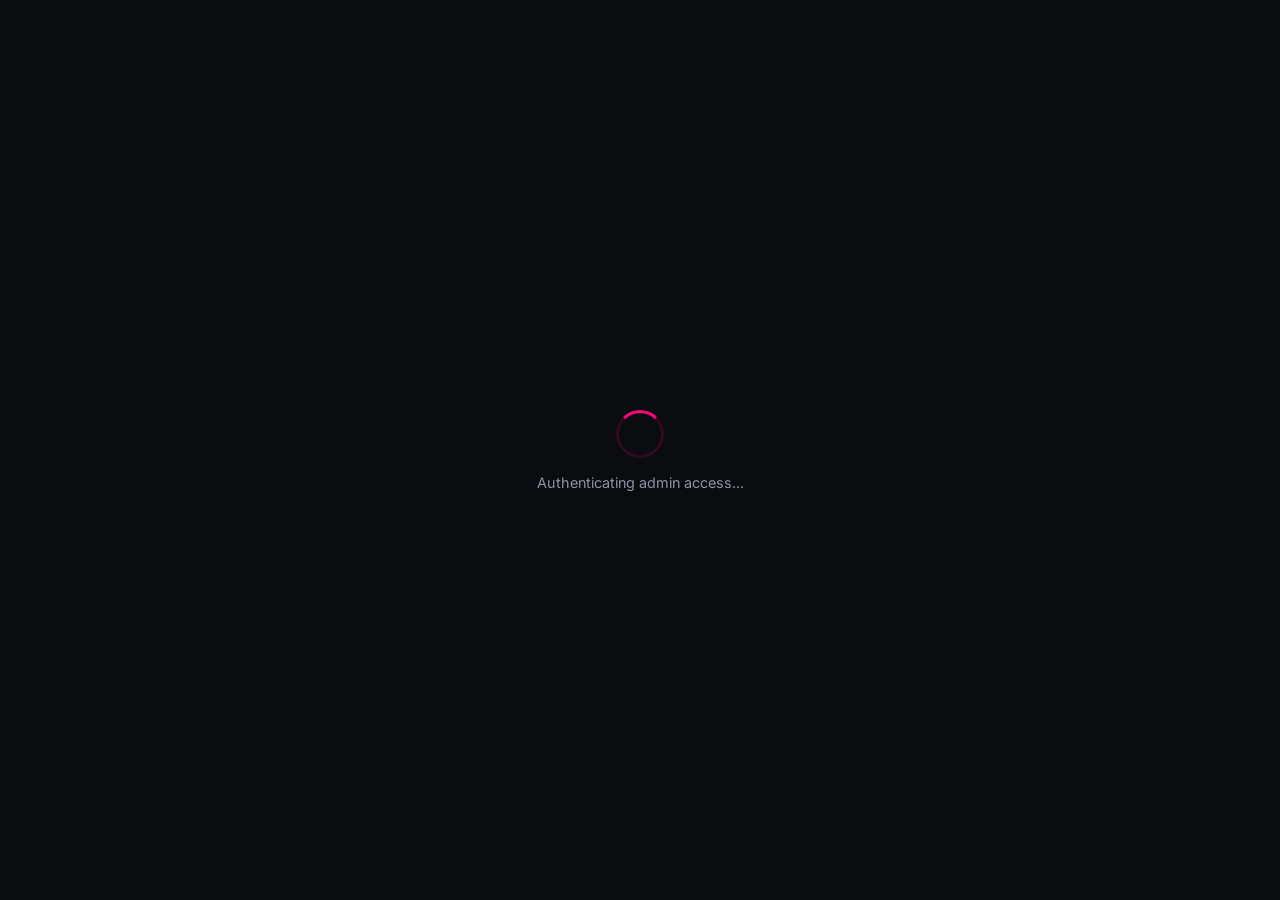
==== commit e08e0d12: "Add files via upload" ====
--- a/admin.html
+++ b/admin.html
@@ -1,620 +1,31 @@
+
 <!DOCTYPE html>
-<html lang="en">
+<html lang="en" data-theme="dark">
 <head>
     <meta charset="UTF-8">
-    <meta name="viewport" content="width=device-width, initial-scale=1.0, maximum-scale=1.0, user-scalable=no, viewport-fit=cover">
-    <title>MR - CHATTING PREMIUM</title>
-
-    <!-- EARLY THEME APPLICATION TO PREVENT FOUC -->
-    <script>
-        (function() {
-            const savedTheme = localStorage.getItem("mr_web_theme") || "default";
-            if (savedTheme === "default") {
-                const systemPrefersDark = window.matchMedia("(prefers-color-scheme: dark)").matches;
-                document.documentElement.setAttribute("data-theme", systemPrefersDark ? "dark" : "white");
-            } else {
-                document.documentElement.setAttribute("data-theme", savedTheme);
-            }
-        })();
-    
-// ==================== GAMES, LEADERBOARD & QUIZ SYSTEM ====================
-
-let goldLbUnsub = null;
-let levelLbUnsub = null;
-let quizLbUnsub = null;
-
-const quizQuestions = [
-    { q: "What is the chemical symbol for water?", options: ["H2O", "CO2", "O2", "NaCl"], answer: 0, category: "Chemistry" },
-    { q: "What planet is known as the Red Planet?", options: ["Venus", "Mars", "Jupiter", "Saturn"], answer: 1, category: "Astronomy" },
-    { q: "What is the speed of light in vacuum?", options: ["300,000 km/s", "150,000 km/s", "1,000 km/s", "Infinite"], answer: 0, category: "Physics" },
-    { q: "Which gas do plants absorb from the atmosphere?", options: ["Oxygen", "Nitrogen", "Carbon Dioxide", "Hydrogen"], answer: 2, category: "Biology" },
-    { q: "What is the hardest natural substance on Earth?", options: ["Gold", "Iron", "Diamond", "Quartz"], answer: 2, category: "Chemistry" },
-    { q: "What force keeps planets in orbit around the Sun?", options: ["Magnetic", "Gravity", "Nuclear", "Electric"], answer: 1, category: "Physics" },
-    { q: "What is the largest organ in the human body?", options: ["Heart", "Brain", "Skin", "Liver"], answer: 2, category: "Biology" },
-    { q: "What particle has a negative charge?", options: ["Proton", "Neutron", "Electron", "Photon"], answer: 2, category: "Physics" },
-    { q: "What is the main gas in Earth's atmosphere?", options: ["Oxygen", "Carbon Dioxide", "Nitrogen", "Hydrogen"], answer: 2, category: "Chemistry" },
-    { q: "How many bones are in the adult human body?", options: ["106", "206", "256", "306"], answer: 1, category: "Biology" },
-    { q: "What is the unit of electrical resistance?", options: ["Volt", "Ampere", "Ohm", "Watt"], answer: 2, category: "Physics" },
-    { q: "Which element has the atomic number 1?", options: ["Helium", "Hydrogen", "Lithium", "Carbon"], answer: 1, category: "Chemistry" },
-    { q: "What process do plants use to make food?", options: ["Respiration", "Photosynthesis", "Digestion", "Fermentation"], answer: 1, category: "Biology" },
-    { q: "What is the closest star to Earth?", options: ["Proxima Centauri", "Sirius", "The Sun", "Alpha Centauri"], answer: 2, category: "Astronomy" },
-    { q: "What is the pH of pure water?", options: ["0", "7", "14", "1"], answer: 1, category: "Chemistry" }
-];
-
-let currentQuizIndex = 0;
-let quizScore = 0;
-let quizTimer = null;
-let quizTimeLeft = 15;
-let quizAnswered = false;
-let quizActive = false;
-
-function setupGamesModal() {
-    const openGamesBtn = document.getElementById('open-games-btn');
-    const gamesModal = document.getElementById('games-modal');
-    const closeGamesBtn = document.getElementById('close-games-btn');
-    const diceCard = document.getElementById('games-dice-card');
-
-    if (openGamesBtn && gamesModal) {
-        openGamesBtn.addEventListener('click', () => {
-            gamesModal.classList.remove('hidden');
-        });
-    }
-    if (closeGamesBtn && gamesModal) {
-        closeGamesBtn.addEventListener('click', () => gamesModal.classList.add('hidden'));
-    }
-    if (diceCard) {
-        diceCard.addEventListener('click', () => {
-            if (gamesModal) gamesModal.classList.add('hidden');
-            document.getElementById('dice-game-modal').classList.remove('hidden');
-            loadDiceGame();
-        });
-    }
-    // Add quiz card to games modal
-    const gamesBox = gamesModal.querySelector('div[style*="display: flex; flex-direction: column; gap: 15px"]');
-    if (gamesBox) {
-        const quizCard = document.createElement('div');
-        quizCard.style.cssText = 'background: var(--bg-card); border-radius: 16px; padding: 20px; border: 1px solid var(--glass-border); cursor: pointer; transition: all 0.2s;';
-        quizCard.onmouseover = function() { this.style.borderColor = 'var(--pink-primary)'; };
-        quizCard.onmouseout = function() { this.style.borderColor = 'var(--glass-border)'; };
-        quizCard.innerHTML = `
-            <div style="display: flex; align-items: center; gap: 15px;">
-                <div style="width: 50px; height: 50px; border-radius: 12px; background: linear-gradient(135deg, #9D00FF, var(--pink-primary)); display: flex; align-items: center; justify-content: center; font-size: 1.5rem;"><i class="fas fa-brain" style="color: white;"></i></div>
-                <div style="flex: 1;">
-                    <h3 style="font-size: 1rem; margin-bottom: 4px;">Science Quiz</h3>
-                    <p style="font-size: 0.8rem; color: var(--text-muted);">Test your knowledge. Win Gold instantly.</p>
-                </div>
-                <i class="fas fa-chevron-right" style="color: var(--text-muted);"></i>
-            </div>
-        `;
-        quizCard.addEventListener('click', () => {
-            if (gamesModal) gamesModal.classList.add('hidden');
-            document.getElementById('quiz-modal').classList.remove('hidden');
-            resetQuizUI();
-        });
-        gamesBox.appendChild(quizCard);
-    }
-}
-
-function setupLeaderboardModals() {
-    const closeGold = document.getElementById('close-gold-leaderboard');
-    const closeLevel = document.getElementById('close-level-leaderboard');
-    if (closeGold) {
-        closeGold.addEventListener('click', () => {
-            document.getElementById('gold-leaderboard-modal').classList.add('hidden');
-            if (goldLbUnsub) { goldLbUnsub(); goldLbUnsub = null; }
-        });
-    }
-    if (closeLevel) {
-        closeLevel.addEventListener('click', () => {
-            document.getElementById('level-leaderboard-modal').classList.add('hidden');
-            if (levelLbUnsub) { levelLbUnsub(); levelLbUnsub = null; }
-        });
-    }
-}
-
-function setupDiceGameListeners() {
-    const betBtns = document.querySelectorAll('.bet-btn');
-    const rollBtn = document.getElementById('roll-dice-btn');
-    const closeBtn = document.getElementById('close-dice-btn');
-    if (!betBtns.length || !rollBtn || !closeBtn) {
-        setTimeout(setupDiceGameListeners, 100);
-        return;
-    }
-    betBtns.forEach(btn => {
-        btn.addEventListener('click', () => {
-            betBtns.forEach(b => b.classList.remove('selected'));
-            btn.classList.add('selected');
-            selectedDiceBet = parseInt(btn.dataset.bet);
-        });
-    });
-    rollBtn.addEventListener('click', playDiceGame);
-    closeBtn.addEventListener('click', () => {
-        document.getElementById('dice-game-modal').classList.add('hidden');
-    });
-}
-
-async function loadDiceGame() {
-    if (!currentUser) return;
-    try {
-        const snap = await getDoc(doc(db, "users", currentUser.uid));
-        const data = snap.data();
-        document.getElementById('dice-gold-balance').innerText = ((data.gold || 0)).toLocaleString();
-    } catch(e) {}
-    loadDiceHistory();
-}
-
-async function loadDiceHistory() {
-    const container = document.getElementById('dice-history');
-    if (!container) return;
-    try {
-        const q = query(collection(db, "dice_games"), where("userId", "==", currentUser.uid));
-        const snap = await getDocs(q);
-        container.innerHTML = "";
-        if (snap.empty) {
-            container.innerHTML = "<p style='text-align:center; opacity:0.5; padding: 10px;'>No games yet</p>";
-            return;
-        }
-        const games = [];
-        snap.forEach(d => games.push(d.data()));
-        games.sort((a, b) => (b.timestamp || 0) - (a.timestamp || 0));
-        let html = "";
-        games.forEach(data => {
-            const net = data.winnings - data.bet;
-            const color = net > 0 ? '#34C759' : (net < 0 ? '#FF3B30' : 'var(--text-muted)');
-            const sign = net > 0 ? '+' : '';
-            html += `<div class="dice-history-item"><span>Bet ${data.bet} | Roll ${data.roll}</span><span style="color:${color}; font-weight:600;">${sign}${net}</span></div>`;
-        });
-        container.innerHTML = html;
-    } catch(e) {
-        container.innerHTML = "<p style='text-align:center; color:red; padding: 10px;'>Error loading history</p>";
-    }
-}
-
-async function playDiceGame() {
-    if (!currentUser) return;
-    const bet = selectedDiceBet;
-    const userRef = doc(db, "users", currentUser.uid);
-    let gold = 0;
-    try {
-        const snap = await getDoc(userRef);
-        gold = (snap.data() || {}).gold || 0;
-    } catch(e) { return; }
-
-    if (gold < bet) {
-        showToast("💰 Not enough Gold!");
-        return;
-    }
-
-    const diceEl = document.getElementById('dice-1');
-    const resultEl = document.getElementById('dice-result');
-    const rollBtn = document.getElementById('roll-dice-btn');
-
-    rollBtn.disabled = true;
-    diceEl.classList.add('rolling');
-    resultEl.innerText = "Rolling...";
-    resultEl.style.color = "";
-
-    try {
-        await updateDoc(userRef, { gold: increment(-bet) });
-    } catch(e) { return; }
-    document.getElementById('dice-gold-balance').innerText = (gold - bet).toLocaleString();
-
-    setTimeout(async () => {
-        const roll = Math.floor(Math.random() * 6) + 1;
-        diceEl.classList.remove('rolling');
-        diceEl.querySelector('.dice-face').innerText = roll;
-
-        let winnings = 0;
-        if (roll <= 2) winnings = 0;
-        else if (roll <= 4) winnings = bet;
-        else if (roll === 5) winnings = bet * 2;
-        else winnings = bet * 3;
-
-        const netProfit = winnings - bet;
-
-        if (winnings > 0) {
-            try {
-                await updateDoc(userRef, { gold: increment(winnings) });
-            } catch(e) {}
-            document.getElementById('dice-gold-balance').innerText = (gold - bet + winnings).toLocaleString();
-        }
-
-        try {
-            await addDoc(collection(db, "dice_games"), {
-                userId: currentUser.uid,
-                bet: bet,
-                roll: roll,
-                winnings: winnings,
-                timestamp: new Date().getTime()
-            });
-        } catch(e) {}
-
-        if (roll <= 2) {
-            resultEl.innerText = `❌ Rolled ${roll}. You lost ${bet} Gold.`;
-            resultEl.style.color = "#FF3B30";
-        } else if (roll <= 4) {
-            resultEl.innerText = `😐 Rolled ${roll}. Break even.`;
-            resultEl.style.color = "var(--text-muted)";
-        } else if (roll === 5) {
-            resultEl.innerText = `🎉 Rolled ${roll}! Won ${winnings} Gold!`;
-            resultEl.style.color = "#34C759";
-        } else {
-            resultEl.innerText = `🔥 Rolled ${roll}! JACKPOT! Won ${winnings} Gold!`;
-            resultEl.style.color = "#FFD700";
-        }
-
-        rollBtn.disabled = false;
-        loadDiceHistory();
-    }, 1500);
-}
-
-// ==================== REAL-TIME LEADERBOARDS ====================
-
-async function loadGoldLeaderboard() {
-    const container = document.getElementById('gold-leaderboard-list');
-    if (!container) return;
-    container.innerHTML = '<p style="text-align: center; color: var(--text-muted); padding: 20px;">Loading...</p>';
-
-    if (goldLbUnsub) { goldLbUnsub(); goldLbUnsub = null; }
-
-    try {
-        goldLbUnsub = onSnapshot(collection(db, "users"), (snap) => {
-            let users = [];
-            snap.forEach(d => users.push(d.data()));
-            users.sort((a, b) => (b.gold || 0) - (a.gold || 0));
-            users = users.slice(0, 20);
-
-            let html = "";
-            users.forEach((u, idx) => {
-                const medal = idx === 0 ? '🥇' : (idx === 1 ? '🥈' : (idx === 2 ? '🥉' : `#${idx + 1}`));
-                html += `
-                    <div style="display: flex; align-items: center; gap: 12px; padding: 10px; background: var(--bg-card); border-radius: 12px; border: 1px solid var(--glass-border);">
-                        <div style="font-size: 1.2rem; font-weight: 700; width: 36px; text-align: center; color: var(--pink-primary);">${medal}</div>
-                        <img src="${u.photoURL || 'https://via.placeholder.com/40'}" style="width: 36px; height: 36px; border-radius: 50%; object-fit: cover; border: 2px solid var(--pink-primary);">
-                        <div style="flex: 1; min-width: 0;">
-                            <div style="font-weight: 600; font-size: 0.9rem; white-space: nowrap; overflow: hidden; text-overflow: ellipsis;">${u.fullName || u.username || 'User'}</div>
-                            <div style="font-size: 0.75rem; color: var(--text-muted);">Lv.${u.level || 1}</div>
-                        </div>
-                        <div style="font-weight: 700; color: #FFD700; font-size: 0.9rem;">${(u.gold || 0).toLocaleString()} <i class="fas fa-coins" style="font-size: 0.7rem;"></i></div>
-                    </div>
-                `;
-            });
-            container.innerHTML = html;
-        });
-    } catch(e) {
-        container.innerHTML = '<p style="text-align: center; color: #FF3B30; padding: 20px;">Failed to load leaderboard.</p>';
-    }
-}
-
-async function loadLevelLeaderboard() {
-    const container = document.getElementById('level-leaderboard-list');
-    if (!container) return;
-    container.innerHTML = '<p style="text-align: center; color: var(--text-muted); padding: 20px;">Loading...</p>';
-
-    if (levelLbUnsub) { levelLbUnsub(); levelLbUnsub = null; }
-
-    try {
-        levelLbUnsub = onSnapshot(collection(db, "users"), (snap) => {
-            let users = [];
-            snap.forEach(d => users.push(d.data()));
-            users.sort((a, b) => (b.level || 1) - (a.level || 1) || (b.xp || 0) - (a.xp || 0));
-            users = users.slice(0, 20);
-
-            let html = "";
-            users.forEach((u, idx) => {
-                const medal = idx === 0 ? '🥇' : (idx === 1 ? '🥈' : (idx === 2 ? '🥉' : `#${idx + 1}`));
-                const badge = getUserBadgeType(u.level || 1);
-                html += `
-                    <div style="display: flex; align-items: center; gap: 12px; padding: 10px; background: var(--bg-card); border-radius: 12px; border: 1px solid var(--glass-border);">
-                        <div style="font-size: 1.2rem; font-weight: 700; width: 36px; text-align: center; color: var(--pink-primary);">${medal}</div>
-                        <img src="${u.photoURL || 'https://via.placeholder.com/40'}" style="width: 36px; height: 36px; border-radius: 50%; object-fit: cover; border: 2px solid var(--pink-primary);">
-                        <div style="flex: 1; min-width: 0;">
-                            <div style="font-weight: 600; font-size: 0.9rem; white-space: nowrap; overflow: hidden; text-overflow: ellipsis;">${u.fullName || u.username || 'User'}</div>
-                            <div style="font-size: 0.75rem; color: var(--text-muted);">${(u.xp || 0)}/${calculateRequiredXpForLevel(u.level || 1)} XP</div>
-                        </div>
-                        <div style="display: flex; align-items: center; gap: 6px;">
-                            <span style="font-weight: 700; color: var(--pink-light); font-size: 0.9rem;">Lv.${u.level || 1}</span>
-                            <span class="badge-type ${badge.class}" style="font-size: 0.6rem; padding: 1px 5px;">${badge.text}</span>
-                        </div>
-                    </div>
-                `;
-            });
-            container.innerHTML = html;
-        });
-    } catch(e) {
-        container.innerHTML = '<p style="text-align: center; color: #FF3B30; padding: 20px;">Failed to load leaderboard.</p>';
-    }
-}
-
-// ==================== SCIENCE QUIZ SYSTEM ====================
-
-function setupQuizGame() {
-    const closeQuizBtn = document.getElementById('close-quiz-btn');
-    const startBtn = document.getElementById('quiz-start-btn');
-    const nextBtn = document.getElementById('quiz-next-btn');
-
-    if (closeQuizBtn) {
-        closeQuizBtn.addEventListener('click', () => {
-            document.getElementById('quiz-modal').classList.add('hidden');
-            stopQuizTimer();
-            quizActive = false;
-        });
-    }
-    if (startBtn) {
-        startBtn.addEventListener('click', startQuizGame);
-    }
-    if (nextBtn) {
-        nextBtn.addEventListener('click', nextQuizQuestion);
-    }
-    loadQuizLeaderboard();
-}
-
-function resetQuizUI() {
-    currentQuizIndex = 0;
-    quizScore = 0;
-    quizAnswered = false;
-    quizActive = false;
-    document.getElementById('quiz-current-q').innerText = '1';
-    document.getElementById('quiz-timer').innerText = '15s';
-    document.getElementById('quiz-timer').style.color = 'var(--pink-primary)';
-    document.getElementById('quiz-question-box').innerText = 'Press Start to begin the Science Quiz!';
-    document.getElementById('quiz-options').innerHTML = '';
-    document.getElementById('quiz-result-area').innerText = '';
-    document.getElementById('quiz-start-btn').style.display = 'inline-block';
-    document.getElementById('quiz-next-btn').style.display = 'none';
-}
-
-function startQuizGame() {
-    if (!currentUser) { showToast('Please login first'); return; }
-    currentQuizIndex = 0;
-    quizScore = 0;
-    quizActive = true;
-    document.getElementById('quiz-start-btn').style.display = 'none';
-    document.getElementById('quiz-next-btn').style.display = 'none';
-    showQuizQuestion();
-}
-
-function showQuizQuestion() {
-    if (currentQuizIndex >= 10) {
-        endQuizGame();
-        return;
-    }
-    quizAnswered = false;
-    quizTimeLeft = 15;
-    const q = quizQuestions[currentQuizIndex];
-    document.getElementById('quiz-current-q').innerText = currentQuizIndex + 1;
-    document.getElementById('quiz-question-box').innerText = `[${q.category}] ${q.q}`;
-    document.getElementById('quiz-result-area').innerText = '';
-    document.getElementById('quiz-next-btn').style.display = 'none';
-
-    const optsContainer = document.getElementById('quiz-options');
-    optsContainer.innerHTML = '';
-    q.options.forEach((opt, idx) => {
-        const btn = document.createElement('button');
-        btn.style.cssText = 'padding: 12px 16px; border-radius: 12px; border: 1px solid var(--glass-border); background: var(--bg-card); color: var(--text-main); font-weight: 500; cursor: pointer; transition: all 0.2s; text-align: left; font-size: 0.9rem;';
-        btn.innerText = opt;
-        btn.onmouseover = function() { if (!quizAnswered) this.style.borderColor = 'var(--pink-primary)'; };
-        btn.onmouseout = function() { if (!quizAnswered) this.style.borderColor = 'var(--glass-border)'; };
-        btn.onclick = () => checkQuizAnswer(idx, btn, q.answer);
-        optsContainer.appendChild(btn);
-    });
-
-    startQuizTimer();
-}
-
-function startQuizTimer() {
-    stopQuizTimer();
-    const timerEl = document.getElementById('quiz-timer');
-    timerEl.innerText = quizTimeLeft + 's';
-    timerEl.style.color = 'var(--pink-primary)';
-    quizTimer = setInterval(() => {
-        quizTimeLeft--;
-        timerEl.innerText = quizTimeLeft + 's';
-        if (quizTimeLeft <= 5) timerEl.style.color = '#FF3B30';
-        if (quizTimeLeft <= 0) {
-            stopQuizTimer();
-            if (!quizAnswered) {
-                quizAnswered = true;
-                document.getElementById('quiz-result-area').innerText = '⏰ Time up! No points.';
-                document.getElementById('quiz-result-area').style.color = 'var(--text-muted)';
-                document.getElementById('quiz-next-btn').style.display = 'inline-block';
-                highlightCorrectAnswer(quizQuestions[currentQuizIndex].answer);
-            }
-        }
-    }, 1000);
-}
-
-function stopQuizTimer() {
-    if (quizTimer) { clearInterval(quizTimer); quizTimer = null; }
-}
-
-function highlightCorrectAnswer(correctIdx) {
-    const opts = document.getElementById('quiz-options').children;
-    for (let i = 0; i < opts.length; i++) {
-        if (i === correctIdx) {
-            opts[i].style.background = 'rgba(52, 199, 89, 0.2)';
-            opts[i].style.borderColor = '#34C759';
-            opts[i].style.color = '#34C759';
-        } else {
-            opts[i].style.opacity = '0.5';
-            opts[i].style.cursor = 'default';
-        }
-    }
-}
-
-async function checkQuizAnswer(selectedIdx, btnElement, correctIdx) {
-    if (quizAnswered || !quizActive) return;
-    quizAnswered = true;
-    stopQuizTimer();
-
-    const resultArea = document.getElementById('quiz-result-area');
-    const isCorrect = selectedIdx === correctIdx;
-
-    if (isCorrect) {
-        btnElement.style.background = 'rgba(52, 199, 89, 0.2)';
-        btnElement.style.borderColor = '#34C759';
-        btnElement.style.color = '#34C759';
-        resultArea.innerText = '✅ Correct! +50 Gold';
-        resultArea.style.color = '#34C759';
-        quizScore++;
-        try {
-            await earnGold(50, 'quiz_correct');
-            await addDoc(collection(db, "quiz_results"), {
-                userId: currentUser.uid,
-                userName: currentUser.displayName || 'User',
-                questionIndex: currentQuizIndex,
-                correct: true,
-                timestamp: new Date().getTime()
-            });
-        } catch(e) {}
-    } else {
-        btnElement.style.background = 'rgba(255, 59, 48, 0.2)';
-        btnElement.style.borderColor = '#FF3B30';
-        btnElement.style.color = '#FF3B30';
-        resultArea.innerText = '❌ Wrong answer!';
-        resultArea.style.color = '#FF3B30';
-        try {
-            await addDoc(collection(db, "quiz_results"), {
-                userId: currentUser.uid,
-                userName: currentUser.displayName || 'User',
-                questionIndex: currentQuizIndex,
-                correct: false,
-                timestamp: new Date().getTime()
-            });
-        } catch(e) {}
-    }
-
-    highlightCorrectAnswer(correctIdx);
-    document.getElementById('quiz-next-btn').style.display = 'inline-block';
-}
-
-function nextQuizQuestion() {
-    currentQuizIndex++;
-    showQuizQuestion();
-}
-
-function endQuizGame() {
-    quizActive = false;
-    stopQuizTimer();
-    document.getElementById('quiz-question-box').innerText = `🎉 Quiz Complete! You scored ${quizScore}/10`;
-    document.getElementById('quiz-options').innerHTML = '';
-    document.getElementById('quiz-result-area').innerText = quizScore >= 7 ? '🔥 Excellent! You earned bonus Gold!' : (quizScore >= 4 ? '👍 Good job!' : '💪 Keep practicing!');
-    document.getElementById('quiz-result-area').style.color = quizScore >= 7 ? '#FFD700' : 'var(--text-muted)';
-    document.getElementById('quiz-next-btn').style.display = 'none';
-    document.getElementById('quiz-start-btn').style.display = 'inline-block';
-    document.getElementById('quiz-start-btn').innerText = 'Play Again';
-
-    if (quizScore >= 7) {
-        earnGold(100, 'quiz_bonus').catch(() => {});
-    }
-}
-
-function loadQuizLeaderboard() {
-    const container = document.getElementById('quiz-leaders-list');
-    if (!container) return;
-
-    if (quizLbUnsub) { quizLbUnsub(); quizLbUnsub = null; }
-
-    try {
-        quizLbUnsub = onSnapshot(
-            query(collection(db, "quiz_results"), where("correct", "==", true)),
-            (snap) => {
-                const scores = {};
-                snap.forEach(d => {
-                    const data = d.data();
-                    if (!scores[data.userId]) {
-                        scores[data.userId] = { name: data.userName, count: 0 };
-                    }
-                    scores[data.userId].count++;
-                });
-                const sorted = Object.entries(scores).sort((a, b) => b[1].count - a[1].count).slice(0, 10);
-
-                let html = "";
-                sorted.forEach(([uid, data], idx) => {
-                    const medal = idx === 0 ? '🥇' : (idx === 1 ? '🥈' : (idx === 2 ? '🥉' : `#${idx + 1}`));
-                    html += `<div style="display: flex; align-items: center; gap: 8px; padding: 6px; background: rgba(255,255,255,0.05); border-radius: 8px;">
-                        <span style="font-weight: 700; color: var(--pink-primary); width: 24px;">${medal}</span>
-                        <span style="flex: 1; font-size: 0.8rem; white-space: nowrap; overflow: hidden; text-overflow: ellipsis;">${data.name}</span>
-                        <span style="font-weight: 600; color: #34C759; font-size: 0.8rem;">${data.count} correct</span>
-                    </div>`;
-                });
-                container.innerHTML = html || '<p style="text-align: center; color: var(--text-muted); padding: 10px;">No quiz data yet</p>';
-            }
-        );
-    } catch(e) {
-        container.innerHTML = '<p style="text-align: center; color: var(--text-muted); padding: 10px;">Quiz leaderboard loading...</p>';
-    }
-}
-
-window.openSocialProfile = openSocialProfile;
-    window.loadGoldLeaderboard = loadGoldLeaderboard;
-    window.loadLevelLeaderboard = loadLevelLeaderboard;
-    </script>
-
+    <meta name="viewport" content="width=device-width, initial-scale=1.0, maximum-scale=1.0, user-scalable=no">
+    <title>MR Chat — Admin Dashboard</title>
     <link href="https://fonts.googleapis.com/css2?family=Inter:wght@300;400;500;600;700&display=swap" rel="stylesheet">
     <link rel="stylesheet" href="https://cdnjs.cloudflare.com/ajax/libs/font-awesome/6.4.0/css/all.min.css">
 
     <style>
-        :root, [data-theme="dark"] {
+        :root {
             --bg-main: #0B0C10;
             --bg-sidebar: #12131C;
             --bg-card: #1F2029;
+            --bg-hover: #252736;
             --pink-primary: #FF007F;
             --pink-hover: #E0006C;
             --pink-light: #FF66B2;
             --text-main: #FFFFFF;
             --text-muted: #8F92A1;
             --glass-border: rgba(255, 0, 127, 0.15);
-            --status-sent: #8F92A1;
-            --status-delivered: #CCCCCC;
-            --status-seen: #00E6FF;
-            --dropdown-bg: #1F2029;
-            --dropdown-item-hover: rgba(255, 0, 127, 0.1);
-        }
-
-        [data-theme="white"] {
-            --bg-main: #F4F6F9;
-            --bg-sidebar: #FFFFFF;
-            --bg-card: #EBF0F5;
-            --pink-primary: #FF007F;
-            --pink-hover: #E0006C;
-            --pink-light: #FF66B2;
-            --text-main: #1A1D24;
-            --text-muted: #6C7284;
-            --glass-border: rgba(0, 0, 0, 0.08);
-            --status-sent: #6C7284;
-            --status-delivered: #888888;
-            --status-seen: #00A3C4;
-            --dropdown-bg: #FFFFFF;
-            --dropdown-item-hover: rgba(0, 0, 0, 0.05);
-        }
-
-        .messages-container[data-inbox-theme="classic"] {
-            background-color: var(--bg-main);
-            background-image: radial-gradient(rgba(255, 0, 127, 0.03) 1px, transparent 0);
-            background-size: 24px 24px;
-        }
-        .messages-container[data-inbox-theme="midnight"] {
-            background: linear-gradient(135deg, #020024 0%, #090979 50%, #00d4ff 100%);
-        }
-        .messages-container[data-inbox-theme="sunset"] {
-            background: linear-gradient(45deg, #405de6, #5851db, #833ab4, #c13584, #e1306c, #fd1d1d);
-            background-size: 400% 400%;
-            animation: gradientBG 15s ease infinite;
-        }
-        .messages-container[data-inbox-theme="mint"] {
-            background: linear-gradient(135deg, #134E5E 0%, #71B280 100%);
-        }
-        .messages-container[data-inbox-theme="cyber"] {
-            background: linear-gradient(180deg, #140526 0%, #0f031d 50%, #2c044d 100%);
-            background-image: radial-gradient(rgba(0, 230, 255, 0.05) 1px, transparent 0);
-            background-size: 20px 20px;
-        }
-
-        @keyframes gradientBG {
-            0% { background-position: 0% 50%; }
-            50% { background-position: 100% 50%; }
-            100% { background-position: 0% 50%; }
+            --success: #34C759;
+            --danger: #FF3B30;
+            --warning: #FFD700;
+            --info: #00E6FF;
+            --radius: 16px;
+            --radius-sm: 12px;
         }
 
         * {
@@ -622,1554 +33,1201 @@
             margin: 0;
             padding: 0;
             font-family: 'Inter', sans-serif;
-            transition: background-color 0.25s, border-color 0.25s;
+            transition: background-color 0.2s, border-color 0.2s, color 0.2s;
         }
 
         body {
             background-color: var(--bg-main);
             color: var(--text-main);
             height: 100vh;
-            height: calc(var(--vh, 1vh) * 100);
             overflow: hidden;
-            display: flex;
+        }
+
+        .hidden { display: none !important; }
+
+        /* ===== ACCESS DENIED SCREEN ===== */
+        .access-denied-screen {
+            position: fixed;
+            inset: 0;
+            background: var(--bg-main);
+            display: flex;
+            flex-direction: column;
             align-items: center;
             justify-content: center;
-        }
-
-        .hidden { display: none !important; }
-
-        .badge-type {
-            font-size: 0.75rem;
-            padding: 2px 8px;
-            border-radius: 20px;
-            font-weight: bold;
+            gap: 20px;
+            z-index: 99999;
+            text-align: center;
+            padding: 20px;
+        }
+        .access-denied-screen i {
+            font-size: 4rem;
+            color: var(--danger);
+        }
+        .access-denied-screen h1 {
+            font-size: 1.8rem;
+            color: var(--text-main);
+        }
+        .access-denied-screen p {
+            color: var(--text-muted);
+            max-width: 400px;
+            line-height: 1.5;
+        }
+
+        /* ===== LOADING SCREEN ===== */
+        .loading-screen {
+            position: fixed;
+            inset: 0;
+            background: var(--bg-main);
+            display: flex;
+            align-items: center;
+            justify-content: center;
+            z-index: 99998;
+            flex-direction: column;
+            gap: 16px;
+        }
+        .spinner {
+            width: 48px;
+            height: 48px;
+            border: 3px solid var(--glass-border);
+            border-top-color: var(--pink-primary);
+            border-radius: 50%;
+            animation: spin 1s linear infinite;
+        }
+        @keyframes spin { to { transform: rotate(360deg); } }
+
+        /* ===== LAYOUT ===== */
+        .admin-layout {
+            display: flex;
+            width: 100vw;
+            height: 100vh;
+            overflow: hidden;
+        }
+
+        /* ===== SIDEBAR ===== */
+        .sidebar {
+            width: 260px;
+            background: var(--bg-sidebar);
+            border-right: 1px solid var(--glass-border);
+            display: flex;
+            flex-direction: column;
+            flex-shrink: 0;
+            z-index: 100;
+        }
+        .sidebar-brand {
+            padding: 24px 20px;
+            border-bottom: 1px solid var(--glass-border);
+            display: flex;
+            align-items: center;
+            gap: 12px;
+        }
+        .sidebar-brand .logo-icon {
+            width: 40px;
+            height: 40px;
+            border-radius: 10px;
+            background: linear-gradient(135deg, var(--pink-primary), #FF0055);
+            display: flex;
+            align-items: center;
+            justify-content: center;
+            font-size: 1.2rem;
+            color: white;
+        }
+        .sidebar-brand h1 {
+            font-size: 1.1rem;
+            font-weight: 700;
+            letter-spacing: 0.5px;
+        }
+        .sidebar-brand span {
+            font-size: 0.7rem;
+            color: var(--pink-light);
+            font-weight: 600;
             text-transform: uppercase;
-        }
-        .badge-bronze { background: #CD7F32; color: white; }
-        .badge-silver { background: #C0C0C0; color: #1A1D24; }
-        .badge-gold { background: #FFD700; color: #1A1D24; box-shadow: 0 0 10px rgba(255, 215, 0, 0.5); }
-
-        .xp-progress-container {
-            width: 100%;
-            background: rgba(255,255,255,0.1);
-            border-radius: 10px;
-            height: 6px;
-            margin-top: 4px;
-            overflow: hidden;
-        }
-        .xp-progress-bar {
-            height: 100%;
-            background: var(--pink-primary);
-            width: 0%;
-            transition: width 0.4s ease;
-        }
-
-        .dropdown-wrapper {
-            position: relative;
-            display: inline-block;
-        }
-        .custom-theme-dropdown {
-            position: absolute;
-            top: 45px;
-            right: 0;
-            background: var(--dropdown-bg);
-            border: 1px solid var(--glass-border);
-            border-radius: 14px;
-            box-shadow: 0 8px 30px rgba(0,0,0,0.3);
-            z-index: 2000;
-            min-width: 160px;
-            padding: 8px 0;
-            transform-origin: top right;
-            animation: dropFade 0.2s ease-out;
-        }
-        @keyframes dropFade {
-            from { opacity: 0; transform: scale(0.95) translateY(-10px); }
-            to { opacity: 1; transform: scale(1) translateY(0); }
-        }
-        .dropdown-item {
-            padding: 10px 16px;
-            display: flex;
-            align-items: center;
-            gap: 10px;
-            color: var(--text-main);
-            font-size: 0.88rem;
-            cursor: pointer;
-            transition: background 0.2s;
-        }
-        .dropdown-item:hover {
-            background: var(--dropdown-item-hover);
-        }
-        .dropdown-item.active {
-            color: var(--pink-primary);
-            font-weight: 600;
-        }
-
-        .auth-box {
-            background: var(--bg-sidebar);
-            border: 1px solid var(--glass-border);
-            border-radius: 24px;
-            padding: 40px;
-            width: 100%;
-            max-width: 420px;
-            box-shadow: 0 12px 40px rgba(255, 0, 127, 0.1);
-            text-align: center;
-        }
-
-        .auth-header-logo {
-            width: 90px;
-            height: 90px;
-            border-radius: 50%;
-            margin: 0 auto 15px auto;
-            border: 2px solid var(--pink-primary);
-            box-shadow: 0 0 20px rgba(255, 0, 127, 0.6);
-            background-color: var(--bg-card);
-            display: flex;
-            align-items: center;
-            justify-content: center;
-        }
-
-        .auth-header h2 {
-            font-size: 1.8rem;
-            font-weight: 700;
-            margin-bottom: 8px;
             letter-spacing: 1px;
-            color: var(--text-main);
-        }
-
-        .auth-header p {
+        }
+
+        .sidebar-nav {
+            flex: 1;
+            overflow-y: auto;
+            padding: 12px;
+            list-style: none;
+        }
+        .nav-item {
+            display: flex;
+            align-items: center;
+            gap: 12px;
+            padding: 12px 14px;
+            border-radius: var(--radius-sm);
             color: var(--text-muted);
             font-size: 0.9rem;
-            margin-bottom: 30px;
-        }
-
-        .input-group {
-            position: relative;
-            margin-bottom: 20px;
-            display: flex;
-            align-items: center;
-        }
-
-        .input-group i {
-            position: absolute;
-            left: 15px;
-            color: var(--text-muted);
-            z-index: 2;
-        }
-
-        .input-group input {
-            width: 100%;
-            padding: 15px 15px 15px 45px;
-            background: var(--bg-card);
+            font-weight: 500;
+            cursor: pointer;
+            margin-bottom: 4px;
             border: 1px solid transparent;
-            border-radius: 12px;
+        }
+        .nav-item:hover {
+            background: rgba(255, 0, 127, 0.06);
             color: var(--text-main);
-            font-size: 0.95rem;
-            transition: all 0.3s;
-        }
-
-        .input-group input:focus {
-            border-color: var(--pink-primary);
-            outline: none;
-            box-shadow: 0 0 10px rgba(255, 0, 127, 0.2);
-        }
-
-        .main-btn {
-            width: 100%;
-            padding: 15px;
-            background: var(--pink-primary);
-            border: none;
-            border-radius: 12px;
-            color: white;
+        }
+        .nav-item.active {
+            background: rgba(255, 0, 127, 0.12);
+            color: var(--pink-primary);
+            border-color: var(--glass-border);
+            font-weight: 600;
+        }
+        .nav-item i {
+            width: 22px;
+            text-align: center;
             font-size: 1rem;
-            font-weight: 600;
-            cursor: pointer;
-            transition: background 0.3s;
-        }
-        .main-btn:hover { background: var(--pink-hover); }
-
-        .app-container {
-            display: flex;
-            width: 100vw;
-            height: 100vh;
-            height: calc(var(--vh, 1vh) * 100);
-            background-color: var(--bg-main);
-            position: fixed;
-            top: 0; left: 0; right: 0; bottom: 0;
-            overflow: hidden;
-        }
-
-        .sidebar {
-            width: 350px;
-            background-color: var(--bg-sidebar);
-            border-right: 1px solid var(--glass-border);
+        }
+
+        .sidebar-footer {
+            padding: 16px;
+            border-top: 1px solid var(--glass-border);
             display: flex;
             flex-direction: column;
-            z-index: 10;
-        }
-
-        .sidebar-header {
-            padding: 20px;
-            display: flex;
-            justify-content: space-between;
-            align-items: center;
-            border-bottom: 1px solid var(--glass-border);
-        }
-
-        .user-profile {
-            display: flex;
-            align-items: center;
-            gap: 12px;
-            width: calc(100% - 110px);
-        }
-
-        .avatar {
-            width: 42px;
-            height: 42px;
+            gap: 8px;
+        }
+        .sidebar-footer .admin-mini-profile {
+            display: flex;
+            align-items: center;
+            gap: 10px;
+            padding: 10px;
+            border-radius: var(--radius-sm);
+            background: rgba(255,255,255,0.03);
+            margin-bottom: 8px;
+        }
+        .admin-mini-profile img {
+            width: 32px;
+            height: 32px;
             border-radius: 50%;
             object-fit: cover;
             border: 2px solid var(--pink-primary);
         }
-
-        .sidebar-header span {
+        .admin-mini-profile div {
+            font-size: 0.8rem;
+            line-height: 1.3;
+        }
+        .admin-mini-profile .role {
+            font-size: 0.65rem;
+            color: var(--pink-light);
+            text-transform: uppercase;
+            letter-spacing: 0.5px;
+        }
+
+        .footer-btn {
+            display: flex;
+            align-items: center;
+            gap: 10px;
+            padding: 10px 12px;
+            border-radius: var(--radius-sm);
+            color: var(--text-muted);
+            font-size: 0.85rem;
+            cursor: pointer;
+            border: none;
+            background: transparent;
+            width: 100%;
+            text-align: left;
+        }
+        .footer-btn:hover {
+            background: rgba(255, 255, 255, 0.05);
+            color: var(--text-main);
+        }
+
+        /* ===== MAIN CONTENT ===== */
+        .main-content {
+            flex: 1;
+            display: flex;
+            flex-direction: column;
+            overflow: hidden;
+            background: var(--bg-main);
+        }
+        .top-bar {
+            height: 70px;
+            background: var(--bg-sidebar);
+            border-bottom: 1px solid var(--glass-border);
+            display: flex;
+            align-items: center;
+            justify-content: space-between;
+            padding: 0 30px;
+            flex-shrink: 0;
+        }
+        .top-bar h2 {
+            font-size: 1.25rem;
+            font-weight: 700;
+            display: flex;
+            align-items: center;
+            gap: 10px;
+        }
+        .top-bar h2 i {
+            color: var(--pink-primary);
+        }
+        .mobile-menu-btn {
+            display: none;
+            background: transparent;
+            border: none;
+            color: var(--text-main);
+            font-size: 1.3rem;
+            cursor: pointer;
+        }
+
+        .content-scroll {
+            flex: 1;
+            overflow-y: auto;
+            padding: 30px;
+        }
+
+        /* ===== SECTIONS ===== */
+        .section {
+            animation: fadeIn 0.3s ease-out;
+        }
+        @keyframes fadeIn {
+            from { opacity: 0; transform: translateY(10px); }
+            to { opacity: 1; transform: translateY(0); }
+        }
+
+        /* ===== STAT CARDS ===== */
+        .stats-grid {
+            display: grid;
+            grid-template-columns: repeat(auto-fit, minmax(220px, 1fr));
+            gap: 20px;
+            margin-bottom: 30px;
+        }
+        .stat-card {
+            background: var(--bg-card);
+            border: 1px solid var(--glass-border);
+            border-radius: var(--radius);
+            padding: 24px;
+            position: relative;
+            overflow: hidden;
+        }
+        .stat-card::before {
+            content: '';
+            position: absolute;
+            top: 0;
+            left: 0;
+            width: 4px;
+            height: 100%;
+            background: var(--pink-primary);
+            opacity: 0.6;
+        }
+        .stat-card .label {
+            font-size: 0.8rem;
+            color: var(--text-muted);
+            text-transform: uppercase;
+            letter-spacing: 0.5px;
+            margin-bottom: 8px;
+        }
+        .stat-card .value {
+            font-size: 1.8rem;
+            font-weight: 700;
+            color: var(--text-main);
+            margin-bottom: 6px;
+        }
+        .stat-card .change {
+            font-size: 0.75rem;
+            color: var(--success);
+            display: flex;
+            align-items: center;
+            gap: 4px;
+        }
+        .stat-card .change.negative { color: var(--danger); }
+        .stat-card .icon-bg {
+            position: absolute;
+            top: 16px;
+            right: 16px;
+            width: 40px;
+            height: 40px;
+            border-radius: 10px;
+            background: rgba(255, 0, 127, 0.1);
+            display: flex;
+            align-items: center;
+            justify-content: center;
+            color: var(--pink-primary);
+            font-size: 1.1rem;
+        }
+
+        /* ===== TABLES ===== */
+        .table-card {
+            background: var(--bg-card);
+            border: 1px solid var(--glass-border);
+            border-radius: var(--radius);
+            overflow: hidden;
+        }
+        .table-header {
+            padding: 20px 24px;
+            border-bottom: 1px solid var(--glass-border);
+            display: flex;
+            align-items: center;
+            justify-content: space-between;
+            flex-wrap: wrap;
+            gap: 12px;
+        }
+        .table-header h3 {
+            font-size: 1rem;
             font-weight: 600;
-            font-size: 0.95rem;
+            display: flex;
+            align-items: center;
+            gap: 8px;
+        }
+        .table-header h3 i {
+            color: var(--pink-primary);
+        }
+
+        .data-table {
+            width: 100%;
+            border-collapse: collapse;
+            font-size: 0.88rem;
+        }
+        .data-table th {
+            text-align: left;
+            padding: 14px 24px;
+            color: var(--text-muted);
+            font-weight: 600;
+            font-size: 0.78rem;
+            text-transform: uppercase;
+            letter-spacing: 0.5px;
+            background: rgba(255,255,255,0.02);
+            border-bottom: 1px solid var(--glass-border);
+        }
+        .data-table td {
+            padding: 14px 24px;
+            border-bottom: 1px solid rgba(255,255,255,0.03);
             color: var(--text-main);
-        }
-
-        .icon-btn {
+            vertical-align: middle;
+        }
+        .data-table tr:hover td {
+            background: rgba(255, 0, 127, 0.03);
+        }
+        .data-table tr:last-child td {
+            border-bottom: none;
+        }
+
+        .user-cell {
+            display: flex;
+            align-items: center;
+            gap: 12px;
+        }
+        .user-cell img {
+            width: 36px;
+            height: 36px;
+            border-radius: 50%;
+            object-fit: cover;
+            border: 2px solid var(--pink-primary);
+        }
+        .user-cell .name {
+            font-weight: 600;
+            font-size: 0.9rem;
+        }
+        .user-cell .email {
+            font-size: 0.75rem;
+            color: var(--text-muted);
+        }
+
+        .status-badge {
+            display: inline-flex;
+            align-items: center;
+            gap: 6px;
+            padding: 4px 10px;
+            border-radius: 20px;
+            font-size: 0.75rem;
+            font-weight: 600;
+        }
+        .status-online {
+            background: rgba(52, 199, 89, 0.15);
+            color: var(--success);
+        }
+        .status-offline {
+            background: rgba(143, 146, 161, 0.15);
+            color: var(--text-muted);
+        }
+        .banned-badge {
+            background: rgba(255, 59, 48, 0.15);
+            color: var(--danger);
+            padding: 3px 8px;
+            border-radius: 6px;
+            font-size: 0.7rem;
+            font-weight: 700;
+            text-transform: uppercase;
+        }
+
+        .action-btns {
+            display: flex;
+            gap: 6px;
+        }
+        .btn-icon {
+            width: 32px;
+            height: 32px;
+            border-radius: 8px;
+            border: 1px solid var(--glass-border);
+            background: transparent;
+            color: var(--text-muted);
+            cursor: pointer;
+            display: flex;
+            align-items: center;
+            justify-content: center;
+            font-size: 0.85rem;
+            transition: all 0.2s;
+        }
+        .btn-icon:hover {
+            background: rgba(255, 0, 127, 0.1);
+            color: var(--pink-primary);
+            border-color: var(--pink-primary);
+        }
+        .btn-icon.danger:hover {
+            background: rgba(255, 59, 48, 0.1);
+            color: var(--danger);
+            border-color: var(--danger);
+        }
+
+        /* ===== SEARCH & FILTERS ===== */
+        .search-bar {
+            display: flex;
+            gap: 10px;
+            align-items: center;
+            background: var(--bg-main);
+            border: 1px solid var(--glass-border);
+            border-radius: var(--radius-sm);
+            padding: 10px 16px;
+            max-width: 400px;
+            width: 100%;
+        }
+        .search-bar i {
+            color: var(--text-muted);
+            font-size: 0.9rem;
+        }
+        .search-bar input {
+            background: transparent;
+            border: none;
+            color: var(--text-main);
+            font-size: 0.9rem;
+            outline: none;
+            width: 100%;
+        }
+        .search-bar input::placeholder {
+            color: var(--text-muted);
+        }
+
+        .toolbar {
+            display: flex;
+            gap: 12px;
+            align-items: center;
+            flex-wrap: wrap;
+            margin-bottom: 20px;
+        }
+        .btn-primary {
+            padding: 10px 20px;
+            background: var(--pink-primary);
+            border: none;
+            border-radius: var(--radius-sm);
+            color: white;
+            font-size: 0.85rem;
+            font-weight: 600;
+            cursor: pointer;
+            display: inline-flex;
+            align-items: center;
+            gap: 8px;
+            transition: all 0.2s;
+        }
+        .btn-primary:hover {
+            background: var(--pink-hover);
+            transform: translateY(-1px);
+            box-shadow: 0 4px 12px rgba(255, 0, 127, 0.3);
+        }
+        .btn-secondary {
+            padding: 10px 20px;
+            background: var(--bg-card);
+            border: 1px solid var(--glass-border);
+            border-radius: var(--radius-sm);
+            color: var(--text-main);
+            font-size: 0.85rem;
+            font-weight: 600;
+            cursor: pointer;
+            display: inline-flex;
+            align-items: center;
+            gap: 8px;
+            transition: all 0.2s;
+        }
+        .btn-secondary:hover {
+            border-color: var(--pink-primary);
+            color: var(--pink-primary);
+        }
+
+        /* ===== FORMS ===== */
+        .form-grid {
+            display: grid;
+            grid-template-columns: repeat(auto-fit, minmax(280px, 1fr));
+            gap: 16px;
+            margin-bottom: 20px;
+        }
+        .form-group {
+            display: flex;
+            flex-direction: column;
+            gap: 6px;
+        }
+        .form-group label {
+            font-size: 0.8rem;
+            color: var(--text-muted);
+            font-weight: 500;
+            text-transform: uppercase;
+            letter-spacing: 0.5px;
+        }
+        .form-group input,
+        .form-group textarea,
+        .form-group select {
+            padding: 12px 14px;
+            background: var(--bg-main);
+            border: 1px solid var(--glass-border);
+            border-radius: var(--radius-sm);
+            color: var(--text-main);
+            font-size: 0.9rem;
+            outline: none;
+            font-family: 'Inter', sans-serif;
+        }
+        .form-group input:focus,
+        .form-group textarea:focus,
+        .form-group select:focus {
+            border-color: var(--pink-primary);
+            box-shadow: 0 0 0 3px rgba(255, 0, 127, 0.1);
+        }
+        .form-group textarea {
+            min-height: 100px;
+            resize: vertical;
+        }
+
+        /* ===== MODALS ===== */
+        .modal-overlay {
+            position: fixed;
+            inset: 0;
+            background: rgba(0,0,0,0.85);
+            backdrop-filter: blur(6px);
+            z-index: 20000;
+            display: flex;
+            align-items: center;
+            justify-content: center;
+            padding: 20px;
+            animation: fadeIn 0.2s ease-out;
+        }
+        .modal-card {
+            background: var(--bg-sidebar);
+            border: 1px solid var(--glass-border);
+            border-radius: var(--radius);
+            width: 100%;
+            max-width: 500px;
+            max-height: 90vh;
+            overflow-y: auto;
+            box-shadow: 0 20px 60px rgba(0,0,0,0.6);
+            animation: dropFade 0.25s ease-out;
+        }
+        @keyframes dropFade {
+            from { opacity: 0; transform: scale(0.96) translateY(-10px); }
+            to { opacity: 1; transform: scale(1) translateY(0); }
+        }
+        .modal-header {
+            padding: 24px 24px 0;
+            display: flex;
+            align-items: center;
+            justify-content: space-between;
+        }
+        .modal-header h3 {
+            font-size: 1.1rem;
+            font-weight: 700;
+        }
+        .modal-close {
             background: transparent;
             border: none;
             color: var(--text-muted);
             font-size: 1.2rem;
             cursor: pointer;
-            transition: color 0.3s;
-            flex-shrink: 0;
-        }
-
-        .icon-btn:hover { color: var(--pink-primary); }
-
-        .search-box { padding: 15px 20px; }
-        .search-box .input-group { margin-bottom: 0; }
-
-        .tabs-container {
-            display: flex;
-            padding: 5px 20px;
-            gap: 5px;
-        }
-
-        .tab-link {
-            flex: 1;
-            padding: 10px;
-            background: transparent;
-            border: none;
-            color: var(--text-muted);
-            font-weight: 600;
-            font-size: 0.85rem;
-            cursor: pointer;
-            border-bottom: 2px solid transparent;
-            transition: all 0.3s;
-            text-align: center;
-        }
-
-        .tab-link.active {
-            color: var(--pink-primary);
-            border-bottom-color: var(--pink-primary);
-        }
-
-        .admin-room-control-panel {
-            padding: 15px 20px;
-            background: rgba(255, 0, 127, 0.05);
-            border-bottom: 1px solid var(--glass-border);
-        }
-        .admin-room-control-panel h4 {
-            font-size: 0.85rem;
-            color: var(--pink-light);
-            margin-bottom: 10px;
-            text-transform: uppercase;
-            letter-spacing: 0.5px;
-        }
-        .admin-room-form-grid {
+            width: 36px;
+            height: 36px;
+            border-radius: 50%;
+            display: flex;
+            align-items: center;
+            justify-content: center;
+            transition: all 0.2s;
+        }
+        .modal-close:hover {
+            background: rgba(255,255,255,0.05);
+            color: var(--text-main);
+        }
+        .modal-body {
+            padding: 20px 24px;
+        }
+        .modal-footer {
+            padding: 0 24px 24px;
+            display: flex;
+            justify-content: flex-end;
+            gap: 10px;
+        }
+
+        /* ===== TOAST ===== */
+        .toast-container {
+            position: fixed;
+            bottom: 24px;
+            right: 24px;
+            z-index: 30000;
             display: flex;
             flex-direction: column;
-            gap: 8px;
-        }
-        .admin-room-form-grid input {
-            width: 100%;
-            padding: 10px 12px;
-            background: var(--bg-card);
-            border: 1px solid var(--glass-border);
-            border-radius: 8px;
-            color: var(--text-main);
-            font-size: 0.85rem;
-        }
-        .admin-room-form-grid input:focus {
-            outline: none;
-            border-color: var(--pink-primary);
-        }
-
-        .user-list {
-            list-style: none;
-            overflow-y: auto;
-            flex: 1;
-        }
-
-        .user-item-info {
-            display: flex;
-            align-items: center;
-            justify-content: space-between;
-            padding: 15px 20px;
-            border-bottom: 1px solid rgba(255, 0, 127, 0.05);
-            transition: background 0.3s;
-        }
-
-        .user-item-info:hover {
-            background: rgba(255, 0, 127, 0.05);
-        }
-
-        .user-core {
-            display: flex;
-            align-items: center;
-            gap: 12px;
-        }
-
-        .name { font-weight: 500; color: var(--text-main); font-size: 0.95rem; }
-        .subtext { font-size: 0.8rem; color: var(--text-muted); width: 180px; white-space: nowrap; overflow: hidden; text-overflow: ellipsis; }
-
-        .action-btn-sm {
-            padding: 6px 12px;
-            border-radius: 8px;
-            font-size: 0.8rem;
-            font-weight: 600;
-            cursor: pointer;
-            border: none;
-            transition: all 0.2s;
-        }
-        .btn-pink { background: var(--pink-primary); color: white; }
-        .btn-pink:hover { background: var(--pink-hover); }
-        .btn-muted { background: var(--bg-card); color: var(--text-muted); border: 1px solid var(--glass-border); }
-
-        .chat-main {
-            flex: 1;
-            background: var(--bg-main);
-            display: flex;
-            flex-direction: column;
-            position: relative;
-            height: 100%;
-        }
-
-        .welcome-screen {
-            display: flex;
-            flex: 1;
-            align-items: center;
-            justify-content: center;
-            text-align: center;
-        }
-
-        .welcome-logo {
-            width: 120px;
-            height: 120px;
-            border-radius: 50%;
-            margin: 0 auto 20px auto;
-            border: 2px solid var(--pink-primary);
-            box-shadow: 0 0 25px rgba(255,0,127,0.5);
-            animation: pulse 2s infinite;
-            display: flex;
-            align-items: center;
-            justify-content: center;
-            background-color: var(--bg-sidebar);
-        }
-
-        @keyframes pulse {
-            0% { transform: scale(1); box-shadow: 0 0 20px rgba(255,0,127,0.5); }
-            50% { transform: scale(1.03); box-shadow: 0 0 35px rgba(255,0,127,0.8); }
-            100% { transform: scale(1); box-shadow: 0 0 20px rgba(255,0,127,0.5); }
-        }
-
-        .chat-area {
-            display: flex;
-            flex-direction: column;
-            height: 100%;
-            position: relative;
-        }
-
-        .chat-header {
-            padding: 20px;
-            background: var(--bg-sidebar);
-            border-bottom: 1px solid var(--glass-border);
-            display: flex;
-            align-items: center;
-            justify-content: space-between;
-            flex-shrink: 0;
-        }
-
-        .messages-container {
-            flex: 1;
-            padding: 25px;
-            overflow-y: auto;
-            display: flex;
-            flex-direction: column;
-            gap: 15px;
-            -webkit-overflow-scrolling: touch;
-        }
-
-        .msg-row { 
-            display: flex; 
-            width: 100%; 
-            position: relative;
-            touch-action: pan-y;
-            transition: transform 0.1s ease-out;
-        }
-        .msg-row.sent { justify-content: flex-end; }
-        .msg-row.received { justify-content: flex-start; }
-
-        .msg-bubble {
-            max-width: 75%;
-            padding: 12px 18px;
-            border-radius: 18px;
-            font-size: 0.95rem;
-            line-height: 1.4;
-            position: relative;
-            box-shadow: 0 3px 10px rgba(0,0,0,0.2);
-            cursor: pointer;
-            user-select: none;
-            -webkit-user-select: none;
-        }
-
-        .sent .msg-bubble {
-            background: linear-gradient(135deg, var(--pink-primary), #FF0055);
-            color: #fff;
-            border-bottom-right-radius: 4px;
-        }
-
-        .received .msg-bubble {
-            background: var(--bg-card);
-            color: var(--text-main);
-            border-bottom-left-radius: 4px;
-            border: 1px solid rgba(255, 255, 255, 0.05);
-        }
-
-        .reply-context-inside-bubble {
-            background: rgba(0, 0, 0, 0.15);
-            border-left: 3px solid var(--pink-light);
-            padding: 6px 10px;
-            border-radius: 6px;
-            font-size: 0.82rem;
-            margin-bottom: 6px;
-            color: rgba(255,255,255,0.9);
-        }
-        .received .reply-context-inside-bubble {
-            background: rgba(255, 255, 255, 0.05);
-            border-left: 3px solid var(--pink-primary);
-            color: var(--text-muted);
-        }
-
-        .msg-media-content {
-            max-width: 100%;
-            border-radius: 12px;
-            margin-top: 5px;
-            display: block;
-            max-height: 200px;
-            object-fit: cover;
-        }
-
-        .premium-audio-player {
-            display: flex;
-            align-items: center;
-            gap: 12px;
-            min-width: 200px;
-            max-width: 260px;
-            padding: 4px 0;
-        }
-
-        /* Sent bubble (pink gradient) - white UI */
-        .sent .premium-audio-player {
-            color: #fff;
-        }
-        .sent .audio-control-btn {
-            width: 34px;
-            height: 34px;
-            border-radius: 50%;
-            background: rgba(255, 255, 255, 0.2);
-            border: none;
-            color: #fff;
-            display: flex;
-            align-items: center;
-            justify-content: center;
-            cursor: pointer;
-            font-size: 0.9rem;
-            transition: all 0.2s;
-            flex-shrink: 0;
-        }
-        .sent .audio-control-btn:hover {
-            background: rgba(255, 255, 255, 0.35);
-            transform: scale(1.08);
-        }
-        .sent .audio-timeline-track {
-            flex: 1;
-            height: 4px;
-            background: rgba(255, 255, 255, 0.3);
-            border-radius: 2px;
-            position: relative;
-            cursor: pointer;
-            overflow: hidden;
-        }
-        .sent .audio-timeline-fill {
-            height: 100%;
-            width: 0%;
-            background: #fff;
-            border-radius: 2px;
-            position: absolute;
-            top: 0; left: 0;
-            transition: width 0.1s linear;
-        }
-        .sent .audio-time-stamp {
-            font-size: 0.75rem;
-            color: rgba(255, 255, 255, 0.9);
-            font-variant-numeric: tabular-nums;
-            min-width: 36px;
-            text-align: right;
-        }
-
-        /* Received bubble (card bg) - theme-aware UI */
-        .received .premium-audio-player {
-            color: var(--text-main);
-        }
-        .received .audio-control-btn {
-            width: 34px;
-            height: 34px;
-            border-radius: 50%;
-            background: rgba(0, 0, 0, 0.08);
-            border: none;
-            color: var(--text-main);
-            display: flex;
-            align-items: center;
-            justify-content: center;
-            cursor: pointer;
-            font-size: 0.9rem;
-            transition: all 0.2s;
-            flex-shrink: 0;
-        }
-        .received .audio-control-btn:hover {
-            background: rgba(0, 0, 0, 0.15);
-            transform: scale(1.08);
-        }
-        .received .audio-timeline-track {
-            flex: 1;
-            height: 4px;
-            background: rgba(0, 0, 0, 0.12);
-            border-radius: 2px;
-            position: relative;
-            cursor: pointer;
-            overflow: hidden;
-        }
-        .received .audio-timeline-fill {
-            height: 100%;
-            width: 0%;
-            background: var(--pink-primary);
-            border-radius: 2px;
-            position: absolute;
-            top: 0; left: 0;
-            transition: width 0.1s linear;
-        }
-        .received .audio-time-stamp {
-            font-size: 0.75rem;
-            color: var(--text-muted);
-            font-variant-numeric: tabular-nums;
-            min-width: 36px;
-            text-align: right;
-        }
-
-        .msg-meta-wrapper {
-            display: flex;
-            align-items: center;
-            justify-content: flex-end;
-            gap: 5px;
-            margin-top: 5px;
-        }
-
-        .msg-meta {
-            font-size: 0.7rem;
-            color: rgba(255,255,255,0.6);
-        }
-        .received .msg-meta {
-            color: var(--text-muted);
-        }
-
-        .status-tick {
-            font-size: 0.75rem;
-            display: inline-flex;
-            align-items: center;
-        }
-        .status-tick.sent { color: var(--status-sent); }
-        .status-tick.delivered { color: var(--status-delivered); }
-        .status-tick.seen { color: var(--status-seen); }
-
-        .message-form-container {
-            display: flex;
-            flex-direction: column;
-            background: var(--bg-sidebar);
-            border-top: 1px solid var(--glass-border);
-            width: 100%;
-            flex-shrink: 0;
-        }
-
-        .reply-context-bar {
-            display: flex;
-            align-items: center;
-            justify-content: space-between;
-            background: rgba(255, 0, 127, 0.05);
-            padding: 8px 20px;
-            border-bottom: 1px solid var(--glass-border);
-            font-size: 0.85rem;
-            animation: dropFade 0.2s ease-out;
-        }
-        .reply-context-bar .reply-details {
-            display: flex;
-            flex-direction: column;
-            overflow: hidden;
-            white-space: nowrap;
-            text-overflow: ellipsis;
-        }
-
-        .message-input-area {
-            padding: 15px 20px;
-            display: flex;
             gap: 10px;
-            align-items: center;
-            position: relative;
-            width: 100%;
-            flex-wrap: nowrap !important;
-        }
-
-        .message-input-area input {
-            flex: 1;
-            min-width: 0;
-            padding: 14px 20px;
-            background: var(--bg-card);
-            border: 1px solid var(--glass-border);
-            border-radius: 30px;
-            color: var(--text-main);
-            font-size: 0.95rem;
-            transition: all 0.3s;
-        }
-
-        .message-input-area input:focus {
-            outline: none;
-            border-color: var(--pink-primary);
-        }
-
-        .send-btn {
-            width: 46px;
-            height: 46px;
-            background: var(--pink-primary);
-            border: none;
-            border-radius: 50%;
-            color: white;
-            font-size: 1.1rem;
-            cursor: pointer;
-            transition: all 0.3s;
-            display: flex;
-            align-items: center;
-            justify-content: center;
-            box-shadow: 0 4px 10px rgba(255, 0, 127, 0.3);
-            flex-shrink: 0 !important;
-        }
-
-        .send-btn:hover { transform: scale(1.05); background: var(--pink-hover); }
-
-        .gif-container-panel {
-            position: absolute;
-            bottom: 95px;
-            left: 50%;
-            transform: translateX(-50%);
-            width: 90%;
-            max-width: 380px;
-            background: var(--bg-sidebar);
-            border: 1px solid var(--pink-primary);
-            border-radius: 20px;
-            padding: 16px;
-            z-index: 999;
-            box-shadow: 0 10px 30px rgba(0,0,0,0.7);
-            max-height: 320px;
-            display: flex;
-            flex-direction: column;
-            gap: 12px;
-        }
-
-        .gif-search-bar {
-            display: flex;
-            gap: 8px;
-            align-items: center;
-        }
-        .gif-search-bar input {
-            flex: 1;
-            padding: 10px 14px;
-            background: var(--bg-card);
-            border: 1px solid var(--glass-border);
-            border-radius: 10px;
-            color: var(--text-main);
-            font-size: 0.85rem;
-        }
-        .gif-results-grid {
-            display: grid;
-            grid-template-columns: repeat(3, 1fr);
-            gap: 8px;
-            overflow-y: auto;
-            flex: 1;
-        }
-        .gif-results-grid img {
-            width: 100%;
-            height: 80px;
-            object-fit: cover;
-            border-radius: 8px;
-            cursor: pointer;
-            transition: transform 0.2s;
-        }
-        .gif-results-grid img:hover {
-            transform: scale(1.05);
-            box-shadow: 0 0 8px var(--pink-primary);
-        }
-
-        .msg-action-popup-overlay {
-            position: fixed;
-            top: 0; left: 0; width: 100vw; height: 100vh;
-            background: rgba(0,0,0,0.5);
-            z-index: 15000;
-            display: flex;
-            align-items: center;
-            justify-content: center;
-            animation: fadeIn 0.15s ease-out;
-        }
-        .msg-action-card {
+            pointer-events: none;
+        }
+        .toast {
             background: var(--bg-sidebar);
             border: 1px solid var(--glass-border);
-            border-radius: 16px;
-            width: 280px;
-            box-shadow: 0 10px 30px rgba(0,0,0,0.5);
-            overflow: hidden;
-            animation: dropFade 0.2s cubic-bezier(0.175, 0.885, 0.32, 1.275);
-        }
-        @keyframes fadeIn { from { opacity:0; } to { opacity:1; } }
-
-        .voice-recording-active .icon-btn i.fa-microphone {
-            color: var(--pink-primary);
-            animation: mic-blink 1s infinite alternate;
-        }
-        @keyframes mic-blink {
-            0% { opacity: 1; transform: scale(1); }
-            100% { opacity: 0.3; transform: scale(1.2); }
-        }
-
-        .attachment-preview-bar {
-            background: var(--bg-card);
-            padding: 10px 20px;
-            display: flex;
-            align-items: center;
-            justify-content: space-between;
-            border-top: 1px solid var(--glass-border);
-        }
-        .attachment-preview-bar img {
+            border-left: 4px solid var(--pink-primary);
+            color: var(--text-main);
+            padding: 14px 20px;
+            border-radius: var(--radius-sm);
+            font-size: 0.9rem;
+            font-weight: 500;
+            box-shadow: 0 8px 30px rgba(0,0,0,0.4);
+            animation: slideIn 0.3s ease-out;
+            pointer-events: auto;
+            max-width: 360px;
+            display: flex;
+            align-items: center;
+            gap: 10px;
+        }
+        .toast.success { border-left-color: var(--success); }
+        .toast.error { border-left-color: var(--danger); }
+        .toast.warning { border-left-color: var(--warning); }
+        @keyframes slideIn {
+            from { transform: translateX(100%); opacity: 0; }
+            to { transform: translateX(0); opacity: 1; }
+        }
+
+        /* ===== EMPTY STATE ===== */
+        .empty-state {
+            text-align: center;
+            padding: 50px 20px;
+            color: var(--text-muted);
+        }
+        .empty-state i {
+            font-size: 2.5rem;
+            margin-bottom: 16px;
+            opacity: 0.5;
+        }
+
+        /* ===== LEADERBOARD PODIUM ===== */
+        .podium {
+            display: flex;
+            justify-content: center;
+            align-items: flex-end;
+            gap: 16px;
+            margin-bottom: 30px;
+            padding: 20px;
+        }
+        .podium-item {
+            display: flex;
+            flex-direction: column;
+            align-items: center;
+            gap: 10px;
+        }
+        .podium-avatar {
+            width: 60px;
+            height: 60px;
+            border-radius: 50%;
+            object-fit: cover;
+            border: 3px solid var(--glass-border);
+            position: relative;
+        }
+        .podium-item.rank-1 .podium-avatar {
+            width: 80px;
+            height: 80px;
+            border-color: var(--warning);
+            box-shadow: 0 0 20px rgba(255, 215, 0, 0.3);
+        }
+        .podium-item.rank-2 .podium-avatar { border-color: #C0C0C0; }
+        .podium-item.rank-3 .podium-avatar { border-color: #CD7F32; }
+        .podium-bar {
+            width: 80px;
+            border-radius: 8px 8px 0 0;
+            background: var(--bg-hover);
+            display: flex;
+            align-items: center;
+            justify-content: center;
+            font-weight: 700;
+            font-size: 1.2rem;
+            color: var(--text-muted);
+        }
+        .podium-item.rank-1 .podium-bar {
+            height: 100px;
+            background: linear-gradient(180deg, rgba(255,215,0,0.2), rgba(255,215,0,0.05));
+            color: var(--warning);
+        }
+        .podium-item.rank-2 .podium-bar {
+            height: 70px;
+            background: linear-gradient(180deg, rgba(192,192,192,0.2), rgba(192,192,192,0.05));
+            color: #C0C0C0;
+        }
+        .podium-item.rank-3 .podium-bar {
             height: 50px;
-            border-radius: 6px;
-            border: 1px solid var(--pink-primary);
-        }
-
-        .toast {
-            position: fixed;
-            bottom: 30px;
-            right: 30px;
-            background: #FF007F;
-            color: white;
-            padding: 15px 30px;
-            border-radius: 12px;
-            font-weight: 600;
-            box-shadow: 0 10px 25px rgba(255,0,127,0.4);
-            z-index: 9999;
-        }
-
-        /* ==================== CALLING SYSTEM UI ==================== */
-        .incoming-call-overlay {
-            position: fixed;
-            top: 0; left: 0;
-            width: 100%;
-            height: 100vh;
-            height: 100dvh;
-            height: calc(var(--vh, 1vh) * 100);
-            background: rgba(11, 12, 16, 0.95);
-            z-index: 30000;
-            display: flex;
-            flex-direction: column;
-            align-items: center;
-            justify-content: center;
-            gap: 15px;
-            backdrop-filter: blur(10px);
-            padding-bottom: calc(env(safe-area-inset-bottom) + 20px);
-            overflow: hidden;
-        }
-        .incoming-call-avatar {
-            width: 110px; height: 110px; border-radius: 50%;
-            border: 3px solid var(--pink-primary);
-            box-shadow: 0 0 30px rgba(255,0,127,0.4);
-            object-fit: cover;
-        }
-        .incoming-call-name { font-size: 1.5rem; font-weight: 700; }
-        .incoming-call-type { color: var(--text-muted); font-size: 1rem; }
-        .incoming-call-actions {
-            display: flex; gap: 40px; margin-top: 30px;
-            margin-bottom: calc(20px + env(safe-area-inset-bottom));
-            flex-shrink: 0;
-            z-index: 10;
-        }
-        .call-action-btn {
-            width: 70px; height: 70px; border-radius: 50%;
-            border: none; font-size: 1.6rem; cursor: pointer;
-            display: flex; align-items: center; justify-content: center;
-            transition: all 0.2s; box-shadow: 0 4px 15px rgba(0,0,0,0.3);
-        }
-        .call-action-btn:hover { transform: scale(1.08); }
-        .call-accept { background: #34C759; color: white; }
-        .call-reject { background: #FF3B30; color: white; }
-
-        .active-call-overlay {
-            position: fixed;
-            top: 0; left: 0; width: 100%;
-            height: 100vh;
-            height: 100dvh; /* Modern mobile browsers */
-            height: calc(var(--vh, 1vh) * 100);
-            background: var(--bg-main);
-            z-index: 30000;
-            display: flex;
-            flex-direction: column;
-            padding-bottom: 160px; /* Space for fixed control bar at bottom: 80px + ~80px height */
-            overflow: hidden;
-        }
-        .call-header-bar {
-            padding: 18px;
-            text-align: center;
-            background: var(--bg-sidebar);
-            border-bottom: 1px solid var(--glass-border);
-            flex-shrink: 0;
-            z-index: 2;
-        }
-        .call-header-bar h3 { font-size: 1.1rem; margin-bottom: 4px; }
-        .call-timer { color: var(--pink-light); font-size: 0.9rem; font-weight: 600; }
-        .call-status-text {
-            color: var(--text-muted);
-            font-size: 0.85rem;
-            margin-top: 4px;
-            animation: pulse-opacity 1.5s ease-in-out infinite;
-        }
-        @keyframes pulse-opacity {
-            0%, 100% { opacity: 1; }
-            50% { opacity: 0.4; }
-        }
-        .call-stage-wrapper {
-            flex: 1;
-            position: relative;
-            min-height: 0;
-            overflow: hidden;
-        }
-        .call-control-bar {
-            position: fixed;
-            bottom: 80px;
-            left: 0;
-            right: 0;
-            padding: 16px 20px;
-            background: rgba(18, 19, 28, 0.95);
-            border-top: 2px solid var(--pink-primary);
-            display: flex;
-            justify-content: center;
-            align-items: center;
-            gap: 30px;
-            z-index: 30001;
-            backdrop-filter: blur(10px);
-            -webkit-backdrop-filter: blur(10px);
-        }
-
-        .call-video-stage {
-            position: absolute;
-            top: 0; left: 0; right: 0; bottom: 0;
-            display: flex;
-            align-items: center;
-            justify-content: center;
-            background: #000;
-            overflow: hidden;
-        }
-        #remote-video {
-            width: 100%; height: 100%; object-fit: cover;
-        }
-        #local-video {
-            position: absolute;
-            bottom: 90px; right: 15px;
-            width: 100px; height: 135px;
-            object-fit: cover;
-            border-radius: 12px;
-            border: 2px solid var(--pink-primary);
-            background: #000;
-            z-index: 10;
-        }
-        .voice-avatar-stage {
-            display: flex;
-            flex-direction: column;
-            align-items: center;
-            justify-content: center;
-            gap: 20px;
-            width: 100%;
-            height: 100%;
-        }
-        .voice-avatar-stage img {
-            width: 140px; height: 140px; border-radius: 50%;
-            border: 3px solid var(--pink-primary);
-            box-shadow: 0 0 40px rgba(255,0,127,0.3);
-            object-fit: cover;
-        }
-        .voice-avatar-stage .call-wave {
-            display: flex; gap: 4px; align-items: center; height: 30px;
-        }
-        .voice-avatar-stage .call-wave span {
-            width: 4px; background: var(--pink-primary); border-radius: 2px;
-            animation: wave 1s ease-in-out infinite;
-        }
-        .voice-avatar-stage .call-wave span:nth-child(1) { height: 10px; animation-delay: 0s; }
-        .voice-avatar-stage .call-wave span:nth-child(2) { height: 20px; animation-delay: 0.1s; }
-        .voice-avatar-stage .call-wave span:nth-child(3) { height: 15px; animation-delay: 0.2s; }
-        .voice-avatar-stage .call-wave span:nth-child(4) { height: 25px; animation-delay: 0.3s; }
-        .voice-avatar-stage .call-wave span:nth-child(5) { height: 12px; animation-delay: 0.4s; }
-        @keyframes wave {
-            0%, 100% { transform: scaleY(1); }
-            50% { transform: scaleY(1.8); }
-        }
-
-
-        .call-end-btn {
-            width: 64px; height: 64px;
-            border-radius: 50%;
-            background: #FF3B30;
-            border: none;
-            color: white;
-            font-size: 1.4rem;
-            cursor: pointer;
-            box-shadow: 0 4px 15px rgba(255,59,48,0.4);
-            transition: transform 0.2s;
-            display: flex;
-            align-items: center;
-            justify-content: center;
-            -webkit-tap-highlight-color: transparent;
-        }
-        .call-end-btn:hover { transform: scale(1.05); }
-        .call-end-btn:active { transform: scale(0.95); }
-        .call-mute-btn {
-            width: 56px; height: 56px;
-            border-radius: 50%;
-            background: var(--bg-card);
-            border: 1px solid var(--glass-border);
-            color: var(--text-main);
-            font-size: 1.2rem;
-            cursor: pointer;
-            transition: all 0.2s;
-            display: flex;
-            align-items: center;
-            justify-content: center;
-            -webkit-tap-highlight-color: transparent;
-        }
-        .call-mute-btn.muted {
-            background: var(--pink-primary);
-            color: white;
-            border-color: var(--pink-primary);
-        }
-
+            background: linear-gradient(180deg, rgba(205,127,50,0.2), rgba(205,127,50,0.05));
+            color: #CD7F32;
+        }
+
+        /* ===== RESPONSIVE ===== */
         @media (max-width: 768px) {
-            .sidebar { width: 100%; }
-            .sidebar.mobile-hidden { display: none !important; }
-            .chat-main { display: none; width: 100%; }
-            .chat-main.mobile-active { display: flex !important; }
-            #back-to-sidebar { display: inline-block !important; }
-            #local-video { width: 80px; height: 110px; bottom: 160px; right: 10px; }
-            .voice-avatar-stage img { width: 120px; height: 120px; }
-            .call-control-bar { gap: 20px; padding: 12px; bottom: 60px; }
-            .call-end-btn { width: 56px; height: 56px; }
-            .call-mute-btn { width: 48px; height: 48px; }
-            .active-call-overlay { padding-bottom: 140px; }
-        }
-
-        #back-to-sidebar { display: none; }
-    
-/* ==================== NEW: PROFILE, ECONOMY & DICE SYSTEM ==================== */
-
-/* --- Gold Sidebar Display --- */
-.sidebar-gold-display { display: flex; align-items: center; gap: 6px; font-size: 0.85rem; font-weight: 700; color: #FFD700; margin-top: 4px; }
-
-/* --- Profile Frames --- */
-.profile-frame-overlay { pointer-events: none; border-radius: 50%; }
-.profile-frame-common { position: absolute; top: 50%; left: 50%; transform: translate(-50%, -50%); width: calc(100% + 16px); height: calc(100% + 16px); border: 3px solid #888; }
-.profile-frame-rare { position: absolute; top: 50%; left: 50%; transform: translate(-50%, -50%); width: calc(100% + 16px); height: calc(100% + 16px); border: 3px solid #00E6FF; box-shadow: 0 0 15px #00E6FF; animation: framePulse 2s infinite; }
-.profile-frame-epic { position: absolute; top: 50%; left: 50%; transform: translate(-50%, -50%); width: calc(100% + 20px); height: calc(100% + 20px); border: 3px solid #9D00FF; box-shadow: 0 0 20px #9D00FF, 0 0 40px rgba(157,0,255,0.3); animation: frameRotate 4s linear infinite; }
-.profile-frame-legendary { position: absolute; top: 50%; left: 50%; transform: translate(-50%, -50%); width: calc(100% + 24px); height: calc(100% + 24px); border: 3px solid #FFD700; box-shadow: 0 0 25px #FFD700, 0 0 50px rgba(255,215,0,0.5); animation: frameLegendary 2s infinite alternate; }
-
-@keyframes framePulse { 0%,100% { box-shadow: 0 0 10px #00E6FF; } 50% { box-shadow: 0 0 25px #00E6FF; } }
-@keyframes frameRotate { 0% { transform: translate(-50%,-50%) rotate(0deg); } 100% { transform: translate(-50%,-50%) rotate(360deg); } }
-@keyframes frameLegendary { 0% { box-shadow: 0 0 20px #FFD700; transform: translate(-50%,-50%) scale(1); } 100% { box-shadow: 0 0 40px #FFD700, 0 0 60px rgba(255,215,0,0.6); transform: translate(-50%,-50%) scale(1.02); } }
-
-/* --- Avatar Borders --- */
-.avatar-border-overlay { pointer-events: none; border-radius: 50%; }
-.avatar-border-common { position: absolute; top: 50%; left: 50%; transform: translate(-50%, -50%); width: calc(100% + 8px); height: calc(100% + 8px); border: 2px solid #888; }
-.avatar-border-rare { position: absolute; top: 50%; left: 50%; transform: translate(-50%, -50%); width: calc(100% + 8px); height: calc(100% + 8px); border: 2px solid #00E6FF; box-shadow: 0 0 10px #00E6FF; animation: borderGlow 2s infinite alternate; }
-.avatar-border-epic { position: absolute; top: 50%; left: 50%; transform: translate(-50%, -50%); width: calc(100% + 12px); height: calc(100% + 12px); border: 3px solid transparent; background: linear-gradient(45deg, #9D00FF, #FF007F, #00E6FF) border-box; -webkit-mask: linear-gradient(#fff 0 0) padding-box, linear-gradient(#fff 0 0); -webkit-mask-composite: xor; mask-composite: exclude; animation: borderSpin 3s linear infinite; }
-.avatar-border-legendary { position: absolute; top: 50%; left: 50%; transform: translate(-50%, -50%); width: calc(100% + 12px); height: calc(100% + 12px); border: 3px solid #FFD700; box-shadow: 0 0 20px #FFD700, inset 0 0 20px rgba(255,215,0,0.3); animation: borderLegendary 1.5s infinite alternate; }
-
-@keyframes borderGlow { from { box-shadow: 0 0 5px #00E6FF; } to { box-shadow: 0 0 20px #00E6FF; } }
-@keyframes borderSpin { 0% { transform: translate(-50%,-50%) rotate(0deg); } 100% { transform: translate(-50%,-50%) rotate(360deg); } }
-@keyframes borderLegendary { 0% { box-shadow: 0 0 15px #FFD700; } 100% { box-shadow: 0 0 35px #FFD700, 0 0 50px rgba(255,215,0,0.5); } }
-
-/* --- Profile Themes --- */
-.profile-theme-dark { background: linear-gradient(180deg, #0B0C10 0%, #12131C 100%); }
-.profile-theme-neon { background: linear-gradient(180deg, #0B0C10 0%, #001a1a 100%); border: 1px solid #00E6FF; box-shadow: 0 0 30px rgba(0,230,255,0.2); }
-.profile-theme-blackpink { background: linear-gradient(180deg, #1a0a1a 0%, #2d1f2d 100%); border: 1px solid var(--pink-primary); }
-.profile-theme-cyberpunk { background: linear-gradient(180deg, #0f001f 0%, #1a0033 100%); border: 1px solid #9D00FF; }
-.profile-theme-ocean { background: linear-gradient(180deg, #001020 0%, #003050 100%); border: 1px solid #0077FF; }
-.profile-theme-fire { background: linear-gradient(180deg, #1a0500 0%, #331100 100%); border: 1px solid #FF4500; }
-
-/* --- Social Profile Card --- */
-.social-profile-card { position: relative; width: 100%; max-width: 480px; border-radius: 24px; overflow-y: auto; max-height: 90vh; border: 1px solid var(--glass-border); box-shadow: 0 20px 60px rgba(0,0,0,0.5); transition: all 0.3s ease; }
-.profile-banner { height: 140px; background: linear-gradient(135deg, var(--pink-primary), #FF0055); position: relative; background-size: cover; background-position: center; }
-.profile-avatar-wrapper { position: relative; width: 110px; height: 110px; margin: -55px auto 0; z-index: 5; }
-.profile-avatar-wrapper img { width: 100%; height: 100%; border-radius: 50%; object-fit: cover; border: 3px solid var(--bg-sidebar); position: relative; z-index: 2; }
-#social-avatar-border { position: absolute; top: 50%; left: 50%; transform: translate(-50%, -50%); width: 100%; height: 100%; z-index: 3; }
-#social-profile-frame { position: absolute; top: 50%; left: 50%; transform: translate(-50%, -50%); width: 100%; height: 100%; z-index: 4; }
-.profile-info-section { padding: 20px; text-align: center; }
-.badges-row { display: flex; justify-content: center; gap: 8px; flex-wrap: wrap; margin: 10px 0; }
-.badge-item { font-size: 0.75rem; padding: 4px 10px; border-radius: 12px; background: var(--bg-card); border: 1px solid var(--glass-border); display: inline-flex; align-items: center; gap: 4px; }
-.badge-verified { border-color: #00E6FF; color: #00E6FF; }
-.badge-early { border-color: #FF66B2; color: #FF66B2; }
-.badge-contributor { border-color: #FFD700; color: #FFD700; }
-.badge-premium { border-color: #9D00FF; color: #9D00FF; }
-.badge-owner { border-color: #FF007F; color: #FF007F; }
-.badge-winner { border-color: #FFA500; color: #FFA500; }
-.profile-bio-text { color: var(--text-muted); font-size: 0.9rem; margin: 10px 0; line-height: 1.5; max-height: 120px; overflow-y: auto; word-break: break-word; }
-.profile-stats-grid { display: grid; grid-template-columns: repeat(4, 1fr); gap: 10px; margin: 15px 0; }
-.stat-box { background: rgba(255,255,255,0.05); border-radius: 12px; padding: 10px; display: flex; flex-direction: column; align-items: center; gap: 4px; }
-.stat-box span { font-size: 1.1rem; font-weight: 700; color: var(--pink-primary); }
-.stat-box label { font-size: 0.65rem; color: var(--text-muted); text-transform: uppercase; letter-spacing: 0.5px; }
-.gold-balance-display { font-size: 1.2rem; font-weight: 700; color: #FFD700; margin: 10px 0; display: flex; align-items: center; gap: 8px; justify-content: center; }
-.account-meta { font-size: 0.75rem; color: var(--text-muted); margin-bottom: 15px; }
-.profile-actions-row { display: flex; gap: 10px; justify-content: center; margin-top: 15px; flex-wrap: wrap; }
-
-/* --- Dice Game --- */
-.dice-game-card { background: var(--bg-sidebar); border: 1px solid var(--glass-border); border-radius: 24px; padding: 30px; width: 100%; max-width: 400px; position: relative; text-align: center; box-shadow: 0 20px 60px rgba(0,0,0,0.5); max-height: 90vh; overflow-y: auto; }
-.gold-display-bar { font-size: 1.1rem; font-weight: 600; color: #FFD700; margin-bottom: 15px; padding: 10px; background: rgba(255,215,0,0.1); border-radius: 12px; display: flex; align-items: center; justify-content: center; gap: 8px; }
-.bet-selection { display: flex; gap: 8px; justify-content: center; margin-bottom: 20px; flex-wrap: wrap; }
-.bet-btn { padding: 8px 16px; border-radius: 10px; border: 1px solid var(--glass-border); background: var(--bg-card); color: var(--text-main); font-weight: 600; cursor: pointer; transition: all 0.2s; font-size: 0.9rem; }
-.bet-btn:hover, .bet-btn.selected { border-color: var(--pink-primary); background: rgba(255,0,127,0.1); color: var(--pink-primary); box-shadow: 0 0 10px rgba(255,0,127,0.2); }
-.dice-stage { display: flex; justify-content: center; margin: 20px 0; perspective: 800px; }
-.dice { width: 80px; height: 80px; background: var(--bg-card); border-radius: 16px; border: 2px solid var(--pink-primary); display: flex; align-items: center; justify-content: center; font-size: 2.5rem; font-weight: 700; color: var(--pink-primary); box-shadow: 0 0 25px rgba(255,0,127,0.3); transition: transform 0.1s; position: relative; }
-.dice.rolling { animation: diceRoll 0.6s linear infinite; }
-@keyframes diceRoll { 0% { transform: rotateX(0) rotateY(0); } 25% { transform: rotateX(90deg) rotateY(90deg); } 50% { transform: rotateX(180deg) rotateY(180deg); } 75% { transform: rotateX(270deg) rotateY(270deg); } 100% { transform: rotateX(360deg) rotateY(360deg); } }
-.dice-result { min-height: 24px; font-weight: 600; margin: 10px 0; font-size: 1rem; }
-.dice-history { max-height: 150px; overflow-y: auto; margin-top: 15px; font-size: 0.8rem; color: var(--text-muted); border-top: 1px solid var(--glass-border); padding-top: 10px; }
-.dice-history-item { display: flex; justify-content: space-between; padding: 6px 0; border-bottom: 1px solid rgba(255,255,255,0.05); }
-.dice-history-item:last-child { border-bottom: none; }
-
-/* --- Profile Edit Form Enhancements --- */
-.input-group select, .input-group textarea { width: 100%; padding: 15px 15px 15px 45px; background: var(--bg-card); border: 1px solid transparent; border-radius: 12px; color: var(--text-main); font-size: 0.95rem; transition: all 0.3s; appearance: none; font-family: 'Inter', sans-serif; }
-.input-group select:focus, .input-group textarea:focus { border-color: var(--pink-primary); outline: none; box-shadow: 0 0 10px rgba(255, 0, 127, 0.2); }
-.input-group textarea { min-height: 80px; resize: vertical; padding-top: 12px; }
-
-
-/* Leaderboard minimal styles */
-.leaderboard-row { display: flex; align-items: center; gap: 12px; padding: 10px; background: var(--bg-card); border-radius: 12px; border: 1px solid var(--glass-border); transition: transform 0.15s; }
-.leaderboard-row:hover { transform: scale(1.01); border-color: var(--pink-primary); }
-
-</style>
+            .sidebar {
+                position: fixed;
+                left: 0;
+                top: 0;
+                bottom: 0;
+                transform: translateX(-100%);
+                transition: transform 0.3s ease;
+                box-shadow: 4px 0 20px rgba(0,0,0,0.5);
+            }
+            .sidebar.open {
+                transform: translateX(0);
+            }
+            .main-content {
+                width: 100vw;
+            }
+            .mobile-menu-btn {
+                display: flex;
+            }
+            .content-scroll {
+                padding: 20px;
+            }
+            .stats-grid {
+                grid-template-columns: 1fr;
+            }
+            .data-table {
+                display: block;
+                overflow-x: auto;
+            }
+            .toolbar {
+                flex-direction: column;
+                align-items: stretch;
+            }
+            .search-bar {
+                max-width: 100%;
+            }
+            .podium {
+                gap: 10px;
+            }
+            .podium-avatar {
+                width: 50px;
+                height: 50px;
+            }
+            .podium-item.rank-1 .podium-avatar {
+                width: 65px;
+                height: 65px;
+            }
+        }
+    </style>
 </head>
 <body>
 
-    <div id="auth-container" class="auth-box">
-        <div class="auth-header">
-            <div class="auth-header-logo">
-                <!-- FIXED SVG: Corrected viewBox and paths to fit within bounds -->
-                <svg width="50" height="50" viewBox="0 0 24 24" fill="none" xmlns="http://www.w3.org/2000/svg">
-                    <path d="M12 2C6.48 2 2 6.48 2 12C2 17.52 6.48 22 12 22C17.52 22 22 17.52 22 12C22 6.48 17.52 2 12 2ZM12 6C13.66 6 15 7.34 15 9C15 10.66 13.66 12 12 12C10.34 12 9 10.66 9 9C9 7.34 10.34 6 12 6ZM12 20C9.5 20 7.2 19.1 5.5 17.6C6.8 16.8 9.3 16.5 12 16.5C14.7 16.5 17.2 16.8 18.5 17.6C16.8 19.1 14.5 20 12 20Z" fill="#FF007F"/>
-                    <path d="M20 2H14V4H20V10H22V4C22 2.9 21.1 2 20 2Z" fill="#FF66B2"/>
-                </svg>
+    <!-- Loading Screen -->
+    <div id="loading-screen" class="loading-screen">
+        <div class="spinner"></div>
+        <p style="color: var(--text-muted); font-size: 0.9rem;">Authenticating admin access...</p>
+    </div>
+
+    <!-- Access Denied -->
+    <div id="access-denied" class="access-denied-screen hidden">
+        <i class="fas fa-shield-halved"></i>
+        <h1>Access Denied</h1>
+        <p>You do not have permission to access the admin dashboard. Only the super administrator can enter this workspace.</p>
+    </div>
+
+    <!-- Admin App -->
+    <div id="admin-app" class="admin-layout hidden">
+        <!-- Sidebar -->
+        <aside class="sidebar" id="sidebar">
+            <div class="sidebar-brand">
+                <div class="logo-icon"><i class="fas fa-shield-cat"></i></div>
+                <div>
+                    <h1>MR Chat</h1>
+                    <span>Admin Control</span>
+                </div>
             </div>
-            <h2>MR CHATROOM</h2>
-            <p id="auth-subtitle">Welcome to your secure workspace hub.</p>
-        </div>
-        <form id="auth-form">
-            <div class="input-group" id="username-field-group">
-                <i class="fas fa-user"></i>
-                <input type="text" id="auth-username" placeholder="Choose a unique username">
-            </div>
-            <div class="input-group">
-                <i class="fas fa-envelope"></i>
-                <input type="email" id="auth-email" placeholder="Enter your email" required>
-            </div>
-            <div class="input-group">
-                <i class="fas fa-lock"></i>
-                <input type="password" id="auth-password" placeholder="Password (min 6 chars)" required>
-            </div>
-            <button type="submit" id="auth-submit-btn" class="main-btn">Sign Up</button>
-        </form>
-        <div style="margin-top:20px;">
-            <p id="auth-toggle-text">Already have an account? <a id="auth-toggle-link" href="#" style="color: var(--pink-primary); cursor: pointer; font-weight: bold; text-decoration: none;">Login here</a></p>
-        </div>
-    </div>
-
-    <div id="app-container" class="app-container hidden">
-        <div class="sidebar" id="app-sidebar">
-            <div class="sidebar-header">
-                <div class="user-profile">
-                    <img id="current-user-avatar" src="https://via.placeholder.com/40" class="avatar" alt="Avatar" style="cursor: pointer;" title="View Profile">
-                    <div style="display: flex; flex-direction: column; width: 100%;">
-                        <div style="display: flex; align-items: center; gap: 5px; flex-wrap: wrap;">
-                            <span id="current-user-name" style="max-width: 80px; overflow: hidden; text-overflow: ellipsis; white-space: nowrap;">Loading...</span>
-                            <span id="current-user-level" style="font-size:0.75rem; color:var(--pink-light); font-weight:bold;">Lv.1</span>
-                            <span id="current-user-badge" class="badge-type badge-bronze">Bronze</span>
-                        </div>
-                        <div class="xp-progress-container">
-                            <div id="current-user-xp-bar" class="xp-progress-bar"></div>
-                        </div>
-                        <span id="current-user-xp-text" style="font-size:0.65rem; color:var(--text-muted); margin-top:2px;">0/100 XP</span>
-                        <div class="sidebar-gold-display"><i class="fas fa-coins" style="font-size: 0.8rem;"></i> <span id="sidebar-gold-display">0</span></div>
+
+            <ul class="sidebar-nav">
+                <li class="nav-item active" data-section="dashboard" onclick="navigateTo('dashboard')">
+                    <i class="fas fa-chart-pie"></i> Dashboard
+                </li>
+                <li class="nav-item" data-section="users" onclick="navigateTo('users')">
+                    <i class="fas fa-users"></i> User Management
+                </li>
+                <li class="nav-item" data-section="quiz" onclick="navigateTo('quiz')">
+                    <i class="fas fa-brain"></i> Quiz Manager
+                </li>
+                <li class="nav-item" data-section="leaderboard" onclick="navigateTo('leaderboard')">
+                    <i class="fas fa-trophy"></i> Leaderboard
+                </li>
+                <li class="nav-item" data-section="reports" onclick="navigateTo('reports')">
+                    <i class="fas fa-flag"></i> Reports
+                </li>
+                <li class="nav-item" data-section="announcements" onclick="navigateTo('announcements')">
+                    <i class="fas fa-bullhorn"></i> Announcements
+                </li>
+            </ul>
+
+            <div class="sidebar-footer">
+                <div class="admin-mini-profile">
+                    <img id="admin-avatar" src="https://via.placeholder.com/40" alt="">
+                    <div>
+                        <div id="admin-name" style="font-weight: 600;">Admin</div>
+                        <div class="role">Super Admin</div>
                     </div>
                 </div>
-                <div style="display: flex; align-items: center; gap: 10px;">
-                    <div class="dropdown-wrapper">
-                        <button id="web-theme-trigger-btn" class="icon-btn" title="Toggle Web Theme"><i class="fas fa-sliders"></i></button>
-                        <div id="web-theme-dropdown" class="custom-theme-dropdown hidden">
-                            <div class="dropdown-item" data-theme-val="dark"><i class="fas fa-moon"></i> Dark Mode</div>
-                            <div class="dropdown-item" data-theme-val="white"><i class="fas fa-sun"></i> White Mode</div>
-                            <div class="dropdown-item" data-theme-val="default"><i class="fas fa-desktop"></i> System Default</div>
-                        </div>
-                    </div>
-                    <button id="open-games-btn" class="icon-btn" title="Games"><i class="fas fa-gamepad"></i></button>
-                    <button id="open-store-btn" class="icon-btn" title="Gold Store" onclick="window.location.href='store.html'">
-                        <i class="fas fa-store"></i>
-                    </button>
-                    <button id="open-profile-btn" class="icon-btn"><i class="fas fa-user-gear"></i></button>
-                    <button id="logout-btn" class="icon-btn"><i class="fas fa-arrow-right-from-bracket"></i></button>
+                <button class="footer-btn" onclick="window.location.href='store.html'">
+                    <i class="fas fa-store"></i> Gold Store
+                </button>
+                <button class="footer-btn" onclick="window.location.href='index.html'">
+                    <i class="fas fa-arrow-left"></i> Back to App
+                </button>
+                <button class="footer-btn" onclick="logoutAdmin()" style="color: var(--danger);">
+                    <i class="fas fa-arrow-right-from-bracket"></i> Logout
+                </button>
+            </div>
+        </aside>
+
+        <!-- Main -->
+        <div class="main-content">
+            <div class="top-bar">
+                <button class="mobile-menu-btn" onclick="toggleSidebar()"><i class="fas fa-bars"></i></button>
+                <h2 id="page-title"><i class="fas fa-chart-pie"></i> Dashboard Overview</h2>
+                <div style="display: flex; align-items: center; gap: 12px;">
+                    <span id="live-indicator" style="display: flex; align-items: center; gap: 6px; font-size: 0.8rem; color: var(--success);">
+                        <span style="width: 8px; height: 8px; border-radius: 50%; background: var(--success); animation: pulse 2s infinite;"></span> Live
+                    </span>
                 </div>
             </div>
 
-            <div class="search-box">
-                <div class="input-group">
-                    <i class="fas fa-search"></i>
-                    <input type="text" id="search-input" placeholder="Search global users...">
-                </div>
-            </div>
-
-            <div class="tabs-container">
-                <button id="tab-chats" class="tab-link active">Chats</button>
-                <button id="tab-rooms" class="tab-link">Rooms</button>
-                <button id="tab-friends" class="tab-link">All Users</button>
-                <button id="tab-requests" class="tab-link">Requests <span id="req-badge" style="background:var(--pink-primary); color:white; border-radius:50%; padding:2px 6px; font-size:10px; display:none;">0</span></button>
-            </div>
-
-            <div id="admin-room-creation-panel" class="admin-room-control-panel hidden">
-                <h4>Create Premium Lounge (Admin)</h4>
-                <form id="admin-create-room-form" class="admin-room-form-grid">
-                    <input type="text" id="admin-new-room-name" placeholder="Enter room name..." required>
-                    <input type="text" id="admin-new-room-desc" placeholder="Enter short description..." required>
-                    <button type="submit" class="action-btn-sm btn-pink" style="width:100%; padding:8px;">Deploy New Room</button>
-                </form>
-            </div>
-
-            <ul id="active-chats-list" class="user-list"></ul>
-        </div>
-
-        <div class="chat-main" id="chat-window-view">
-            <div id="welcome-view" class="welcome-screen">
-                <div class="welcome-content">
-                    <div class="welcome-logo">
-                        <svg width="70" height="70" viewBox="0 0 24 24" fill="none" xmlns="http://www.w3.org/2000/svg">
-                            <path d="M12 2C6.48 2 2 6.48 2 12C2 17.52 6.48 22 12 22C17.52 22 22 17.52 22 12C22 6.48 17.52 2 12 2ZM12 6C13.66 6 15 7.34 15 9C15 10.66 13.66 12 12 12C10.34 12 9 10.66 9 9C9 7.34 10.34 6 12 6ZM12 20C9.5 20 7.2 19.1 5.5 17.6C6.8 16.8 9.3 16.5 12 16.5C14.7 16.5 17.2 16.8 18.5 17.6C16.8 19.1 14.5 20 12 20Z" fill="#FF007F"/>
-                            <path d="M20 2H14V4H20V10H22V4C22 2.9 21.1 2 20 2Z" fill="#FF66B2"/>
-                        </svg>
+            <div class="content-scroll" id="content-area">
+                <!-- DASHBOARD -->
+                <div id="section-dashboard" class="section">
+                    <div class="stats-grid">
+                        <div class="stat-card">
+                            <div class="label">Total Users</div>
+                            <div class="value" id="stat-total-users">-</div>
+                            <div class="change"><i class="fas fa-users"></i> Registered accounts</div>
+                            <div class="icon-bg"><i class="fas fa-users"></i></div>
+                        </div>
+                        <div class="stat-card">
+                            <div class="label">Active Now</div>
+                            <div class="value" id="stat-active-users" style="color: var(--success);">-</div>
+                            <div class="change"><i class="fas fa-circle" style="font-size: 0.5rem;"></i> Currently online</div>
+                            <div class="icon-bg" style="background: rgba(52,199,89,0.1); color: var(--success);"><i class="fas fa-signal"></i></div>
+                        </div>
+                        <div class="stat-card">
+                            <div class="label">Total Gold in System</div>
+                            <div class="value" id="stat-total-gold" style="color: var(--warning);">-</div>
+                            <div class="change"><i class="fas fa-coins"></i> Economy overview</div>
+                            <div class="icon-bg" style="background: rgba(255,215,0,0.1); color: var(--warning);"><i class="fas fa-coins"></i></div>
+                        </div>
+                        <div class="stat-card">
+                            <div class="label">Total Rooms</div>
+                            <div class="value" id="stat-total-rooms">-</div>
+                            <div class="change"><i class="fas fa-door-open"></i> Group lounges</div>
+                            <div class="icon-bg" style="background: rgba(0,230,255,0.1); color: var(--info);"><i class="fas fa-door-open"></i></div>
+                        </div>
+                        <div class="stat-card">
+                            <div class="label">Friendships</div>
+                            <div class="value" id="stat-total-friendships">-</div>
+                            <div class="change"><i class="fas fa-link"></i> Active connections</div>
+                            <div class="icon-bg" style="background: rgba(157,0,255,0.1); color: #9D00FF;"><i class="fas fa-link"></i></div>
+                        </div>
+                        <div class="stat-card">
+                            <div class="label">Quiz Plays</div>
+                            <div class="value" id="stat-quiz-plays">-</div>
+                            <div class="change"><i class="fas fa-brain"></i> Total attempts</div>
+                            <div class="icon-bg" style="background: rgba(255,102,178,0.1); color: var(--pink-light);"><i class="fas fa-brain"></i></div>
+                        </div>
                     </div>
-                    <h2>MR CHAT ROOM</h2>
-                    <p style="color: var(--text-muted)">Select a secure connection to initialize your conversation.</p>
-                </div>
-            </div>
-
-            <div id="active-chat-view" class="chat-area hidden">
-                <div class="chat-header">
-                    <div style="display: flex; align-items: center; gap: 12px;">
-                        <button id="back-to-sidebar" class="icon-btn"><i class="fas fa-chevron-left"></i></button>
-                        <div id="target-user-profile-trigger" class="target-user-info" style="display:flex; align-items:center; gap:12px; cursor:pointer;">
-                            <img id="chat-user-avatar" src="https://via.placeholder.com/40" class="avatar" alt="User">
-                            <div>
-                                <div style="display: flex; align-items: center; gap: 6px;">
-                                    <div id="chat-user-name" style="font-weight:600;">Username</div>
-                                    <span id="chat-user-level" style="font-size:0.75rem; color:var(--pink-light); font-weight:bold;"></span>
-                                    <span id="chat-user-badge" class="badge-type hidden"></span>
-                                </div>
-                                <div id="chat-user-status" style="font-size:0.8rem; color:var(--text-muted)">Offline</div>
-                            </div>
-                        </div>
-                    </div>
-
-                    <div style="display: flex; align-items: center; gap: 8px;">
-                        <button id="voice-call-btn" class="icon-btn hidden" title="Voice Call"><i class="fas fa-phone"></i></button>
-                        <button id="video-call-btn" class="icon-btn hidden" title="Video Call"><i class="fas fa-video"></i></button>
-                        <div class="dropdown-wrapper">
-                            <button id="inbox-theme-trigger-btn" class="icon-btn" title="Change Inbox Background Theme"><i class="fas fa-palette"></i></button>
-                            <div id="inbox-theme-dropdown" class="custom-theme-dropdown hidden">
-                                <div class="dropdown-item" data-inbox-val="classic"><i class="fas fa-circle" style="color: #FF007F;"></i> Classic Pink</div>
-                                <div class="dropdown-item" data-inbox-val="midnight"><i class="fas fa-circle" style="color: #090979;"></i> Midnight Neon</div>
-                                <div class="dropdown-item" data-inbox-val="sunset"><i class="fas fa-circle" style="color: #e1306c;"></i> Sunset Glow</div>
-                                <div class="dropdown-item" data-inbox-val="mint"><i class="fas fa-circle" style="color: #71B280;"></i> Forest Mint</div>
-                                <div class="dropdown-item" data-inbox-val="cyber"><i class="fas fa-circle" style="color: #00E6FF;"></i> Cyberpunk Grid</div>
+
+                    <div class="table-card">
+                        <div class="table-header">
+                            <h3><i class="fas fa-clock-rotate-left"></i> Recent Admin Activity</h3>
+                        </div>
+                        <div id="activity-log-container">
+                            <div class="empty-state">
+                                <i class="fas fa-clipboard-list"></i>
+                                <p>No recent activity logged yet.</p>
                             </div>
                         </div>
                     </div>
                 </div>
 
-                <div id="messages-display" class="messages-container" data-inbox-theme="classic"></div>
-
-                <div id="gif-panel" class="gif-container-panel hidden">
-                    <div class="gif-search-bar">
-                        <input type="text" id="gif-search-input" placeholder="Search Engine (Giphy)...">
-                        <button id="close-gif-btn" class="icon-btn"><i class="fas fa-times"></i></button>
+                <!-- USERS -->
+                <div id="section-users" class="section hidden">
+                    <div class="toolbar">
+                        <div class="search-bar">
+                            <i class="fas fa-search"></i>
+                            <input type="text" id="user-search" placeholder="Search by name, email, or UID..." oninput="filterUsers()">
+                        </div>
+                        <button class="btn-secondary" onclick="refreshUsers()"><i class="fas fa-rotate"></i> Refresh</button>
                     </div>
-                    <div id="gif-results" class="gif-results-grid"></div>
+
+                    <div class="table-card">
+                        <div class="table-header">
+                            <h3><i class="fas fa-users"></i> All Users</h3>
+                            <span id="user-count-badge" style="font-size: 0.8rem; color: var(--text-muted);">0 users</span>
+                        </div>
+                        <div style="overflow-x: auto;">
+                            <table class="data-table">
+                                <thead>
+                                    <tr>
+                                        <th>User</th>
+                                        <th>Level</th>
+                                        <th>Gold</th>
+                                        <th>Status</th>
+                                        <th>Banned</th>
+                                        <th style="text-align: right;">Actions</th>
+                                    </tr>
+                                </thead>
+                                <tbody id="users-table-body">
+                                    <!-- Populated by JS -->
+                                </tbody>
+                            </table>
+                        </div>
+                    </div>
                 </div>
 
-                <div id="inbox-img-preview-bar" class="attachment-preview-bar hidden">
-                    <div style="display:flex; align-items:center; gap:10px;">
-                        <img id="inbox-preview-img-src" src="" class="hidden">
-                        <span id="attachment-status-text" style="font-size:0.8rem; color:var(--text-muted);">Ready to push...</span>
+                <!-- QUIZ -->
+                <div id="section-quiz" class="section hidden">
+                    <div class="table-card" style="margin-bottom: 24px;">
+                        <div class="table-header">
+                            <h3><i class="fas fa-plus-circle"></i> Add New Question</h3>
+                        </div>
+                        <div style="padding: 24px;">
+                            <div class="form-grid">
+                                <div class="form-group" style="grid-column: 1 / -1;">
+                                    <label>Question</label>
+                                    <input type="text" id="q-question" placeholder="Enter science question...">
+                                </div>
+                                <div class="form-group">
+                                    <label>Option 1</label>
+                                    <input type="text" id="q-opt0" placeholder="First option">
+                                </div>
+                                <div class="form-group">
+                                    <label>Option 2</label>
+                                    <input type="text" id="q-opt1" placeholder="Second option">
+                                </div>
+                                <div class="form-group">
+                                    <label>Option 3</label>
+                                    <input type="text" id="q-opt2" placeholder="Third option">
+                                </div>
+                                <div class="form-group">
+                                    <label>Option 4</label>
+                                    <input type="text" id="q-opt3" placeholder="Fourth option">
+                                </div>
+                                <div class="form-group">
+                                    <label>Correct Answer Index</label>
+                                    <select id="q-correct">
+                                        <option value="0">Option 1</option>
+                                        <option value="1">Option 2</option>
+                                        <option value="2">Option 3</option>
+                                        <option value="3">Option 4</option>
+                                    </select>
+                                </div>
+                                <div class="form-group">
+                                    <label>Category</label>
+                                    <input type="text" id="q-category" placeholder="e.g. Physics, Chemistry">
+                                </div>
+                                <div class="form-group">
+                                    <label>Gold Reward</label>
+                                    <input type="number" id="q-reward" value="50" min="0">
+                                </div>
+                            </div>
+                            <div style="display: flex; gap: 10px; justify-content: flex-end;">
+                                <button class="btn-secondary" onclick="clearQuizForm()">Clear</button>
+                                <button class="btn-primary" onclick="addQuizQuestion()"><i class="fas fa-save"></i> Save Question</button>
+                            </div>
+                        </div>
                     </div>
-                    <button id="cancel-inbox-img-btn" type="button" class="icon-btn" style="color:red;"><i class="fas fa-trash"></i></button>
+
+                    <div class="table-card">
+                        <div class="table-header">
+                            <h3><i class="fas fa-list"></i> Existing Questions</h3>
+                            <span id="quiz-count-badge" style="font-size: 0.8rem; color: var(--text-muted);">0 questions</span>
+                        </div>
+                        <div id="quiz-list-container" style="padding: 0 24px 24px;">
+                            <!-- Populated by JS -->
+                        </div>
+                    </div>
                 </div>
 
-                <div class="message-form-container">
-                    <div id="reply-preview-bar" class="reply-context-bar hidden">
-                        <div class="reply-details">
-                            <span style="font-weight:600; color:var(--pink-primary);" id="reply-user-title">Replying to @user</span>
-                            <span style="color:var(--text-muted); font-size:0.8rem;" id="reply-text-preview">Message snippet...</span>
-                        </div>
-                        <button type="button" class="icon-btn" id="cancel-reply-context-btn" style="font-size:1rem;"><i class="fas fa-times-circle"></i></button>
+                <!-- LEADERBOARD -->
+                <div id="section-leaderboard" class="section hidden">
+                    <div class="toolbar">
+                        <h3 style="font-size: 1.1rem; font-weight: 700;"><i class="fas fa-crown" style="color: var(--warning);"></i> Top 50 Richest Users</h3>
+                        <button class="btn-secondary" onclick="refreshLeaderboard()"><i class="fas fa-rotate"></i> Refresh</button>
                     </div>
 
-                    <form id="message-form" class="message-input-area">
-                        <button type="button" id="inbox-photo-trigger-btn" class="icon-btn"><i class="fas fa-image"></i></button>
-                        <button type="button" id="inbox-gif-trigger-btn" class="icon-btn"><i class="fas fa-face-smile"></i></button>
-                        <button type="button" id="inbox-voice-trigger-btn" class="icon-btn"><i class="fas fa-microphone"></i></button>
-
-                        <input type="file" id="inbox-file-input" accept="image/*" class="hidden">
-                        <input type="text" id="message-input" placeholder="Drop a premium message here..." autocomplete="off">
-
-                        <button type="submit" class="send-btn"><i class="fas fa-paper-plane"></i></button>
-                    </form>
+                    <div class="podium" id="podium-area">
+                        <!-- Top 3 rendered here -->
+                    </div>
+
+                    <div class="table-card">
+                        <div style="overflow-x: auto;">
+                            <table class="data-table">
+                                <thead>
+                                    <tr>
+                                        <th style="width: 60px;">Rank</th>
+                                        <th>User</th>
+                                        <th>Level</th>
+                                        <th>Gold</th>
+                                        <th>Status</th>
+                                    </tr>
+                                </thead>
+                                <tbody id="leaderboard-body">
+                                    <!-- Populated by JS -->
+                                </tbody>
+                            </table>
+                        </div>
+                    </div>
+                </div>
+
+                <!-- REPORTS -->
+                <div id="section-reports" class="section hidden">
+                    <div class="toolbar">
+                        <h3 style="font-size: 1.1rem; font-weight: 700;"><i class="fas fa-flag" style="color: var(--danger);"></i> User Reports</h3>
+                        <button class="btn-secondary" onclick="loadReports()"><i class="fas fa-rotate"></i> Refresh</button>
+                    </div>
+
+                    <div class="table-card">
+                        <div style="overflow-x: auto;">
+                            <table class="data-table">
+                                <thead>
+                                    <tr>
+                                        <th>Reporter</th>
+                                        <th>Reported User</th>
+                                        <th>Reason</th>
+                                        <th>Date</th>
+                                        <th>Status</th>
+                                        <th style="text-align: right;">Actions</th>
+                                    </tr>
+                                </thead>
+                                <tbody id="reports-body">
+                                    <!-- Populated by JS -->
+                                </tbody>
+                            </table>
+                        </div>
+                        <div id="reports-empty" class="empty-state">
+                            <i class="fas fa-check-circle"></i>
+                            <p>No reports found. The community is behaving well!</p>
+                        </div>
+                    </div>
+                </div>
+
+                <!-- ANNOUNCEMENTS -->
+                <div id="section-announcements" class="section hidden">
+                    <div class="table-card" style="margin-bottom: 24px;">
+                        <div class="table-header">
+                            <h3><i class="fas fa-plus-circle"></i> New Announcement</h3>
+                        </div>
+                        <div style="padding: 24px;">
+                            <div class="form-grid">
+                                <div class="form-group" style="grid-column: 1 / -1;">
+                                    <label>Title</label>
+                                    <input type="text" id="ann-title" placeholder="Enter announcement title...">
+                                </div>
+                                <div class="form-group" style="grid-column: 1 / -1;">
+                                    <label>Message Body</label>
+                                    <textarea id="ann-body" placeholder="Type your global message here..."></textarea>
+                                </div>
+                                <div class="form-group">
+                                    <label style="display: flex; align-items: center; gap: 8px; cursor: pointer;">
+                                        <input type="checkbox" id="ann-pinned" style="width: auto;">
+                                        <span>Pin to top</span>
+                                    </label>
+                                </div>
+                            </div>
+                            <div style="display: flex; gap: 10px; justify-content: flex-end;">
+                                <button class="btn-secondary" onclick="clearAnnouncementForm()">Clear</button>
+                                <button class="btn-primary" onclick="postAnnouncement()"><i class="fas fa-paper-plane"></i> Broadcast</button>
+                            </div>
+                        </div>
+                    </div>
+
+                    <div class="table-card">
+                        <div class="table-header">
+                            <h3><i class="fas fa-bullhorn"></i> All Announcements</h3>
+                        </div>
+                        <div id="announcements-list" style="padding: 0 24px 24px;">
+                            <!-- Populated by JS -->
+                        </div>
+                    </div>
                 </div>
             </div>
         </div>
     </div>
 
-    <div id="msg-options-popup" class="msg-action-popup-overlay hidden">
-        <div class="msg-action-card">
-            <div class="dropdown-item" id="pop-action-reply" style="padding: 14px 16px;"><i class="fas fa-reply" style="color:var(--pink-light)"></i> Reply Message</div>
-            <div class="dropdown-item" id="pop-action-edit" style="padding: 14px 16px;"><i class="fas fa-pen-to-square" style="color:orange"></i> Edit Text Content</div>
-            <div class="dropdown-item" id="pop-action-delete" style="padding: 14px 16px; color:#FF3B30;"><i class="fas fa-trash-can"></i> Delete for Everyone</div>
-            <div class="dropdown-item" id="pop-action-cancel" style="padding: 14px 16px; border-top:1px solid var(--glass-border); justify-content:center; font-weight:bold;">Cancel</div>
+    <!-- Toast Container -->
+    <div class="toast-container" id="toast-container"></div>
+
+    <!-- MODALS -->
+    <!-- User Gold Modal -->
+    <div id="modal-gold" class="modal-overlay hidden" onclick="if(event.target===this)closeModal('gold')">
+        <div class="modal-card">
+            <div class="modal-header">
+                <h3>Manage Gold</h3>
+                <button class="modal-close" onclick="closeModal('gold')"><i class="fas fa-times"></i></button>
+            </div>
+            <div class="modal-body">
+                <div class="user-cell" style="margin-bottom: 20px;">
+                    <img id="gold-modal-avatar" src="" alt="">
+                    <div>
+                        <div class="name" id="gold-modal-name">User</div>
+                        <div class="email" id="gold-modal-email">user@email.com</div>
+                    </div>
+                </div>
+                <div class="form-group">
+                    <label>Current Gold</label>
+                    <input type="text" id="gold-modal-current" readonly style="opacity: 0.7;">
+                </div>
+                <div class="form-group">
+                    <label>Adjust Amount (use negative to remove)</label>
+                    <input type="number" id="gold-modal-amount" placeholder="e.g. 100 or -50">
+                </div>
+            </div>
+            <div class="modal-footer">
+                <button class="btn-secondary" onclick="closeModal('gold')">Cancel</button>
+                <button class="btn-primary" onclick="submitGoldUpdate()"><i class="fas fa-coins"></i> Update Gold</button>
+            </div>
         </div>
     </div>
 
-    <div id="profile-modal" class="hidden" style="position: fixed; top: 0; left: 0; width: 100vw; height: 100vh; background: rgba(0,0,0,0.85); display: flex; align-items: flex-start; justify-content: center; z-index: 10000; padding: 20px; overflow-y: auto; -webkit-overflow-scrolling: touch;">
-        <div class="auth-box" style="position: relative; max-width: 420px; width: 100%; max-height: 90vh; overflow-y: auto; margin-top: 20px; margin-bottom: 20px;">
-            <button id="close-profile-btn-x" style="position: absolute; top: 20px; right: 20px; background: transparent; border: none; color: var(--text-muted); font-size: 1.2rem; cursor: pointer;"><i class="fas fa-times"></i></button>
-            <div class="auth-header">
-                <h2 id="modal-title">Edit Profile</h2>
-                <p id="modal-subtitle">Update your network identity and details</p>
+    <!-- User Ban Modal -->
+    <div id="modal-ban" class="modal-overlay hidden" onclick="if(event.target===this)closeModal('ban')">
+        <div class="modal-card">
+            <div class="modal-header">
+                <h3 id="ban-modal-title">Ban User</h3>
+                <button class="modal-close" onclick="closeModal('ban')"><i class="fas fa-times"></i></button>
             </div>
-            <form id="profile-update-form">
-                <div style="margin-bottom: 25px; display: flex; flex-direction: column; align-items: center; gap: 10px;">
-                    <img id="modal-preview-avatar" src="https://via.placeholder.com/90" style="width: 90px; height: 90px; border-radius: 50%; border: 2px solid var(--pink-primary); object-fit: cover;">
-                    <label id="upload-dp-label" for="profile-dp-input" class="action-btn-sm btn-pink" style="cursor: pointer; display: inline-block; padding: 8px 15px;"><i class="fas fa-camera"></i> Select Photo</label>
-                    <input type="file" id="profile-dp-input" accept="image/*" class="hidden">
-                </div>
-                <div style="margin-bottom: 20px; display: flex; flex-direction: column; align-items: center; gap: 10px;">
-                    <div id="cover-preview-container" style="width: 100%; height: 100px; border-radius: 12px; background: var(--bg-card); background-size: cover; background-position: center; border: 1px solid var(--glass-border); position: relative;">
-                        <div style="position: absolute; top: 50%; left: 50%; transform: translate(-50%, -50%); color: var(--text-muted); font-size: 0.8rem;" id="cover-placeholder-text">No cover photo</div>
-                    </div>
-                    <label for="profile-cover-input" class="action-btn-sm btn-pink" style="cursor: pointer; display: inline-block; padding: 8px 15px;"><i class="fas fa-image"></i> Select Cover Photo</label>
-                    <input type="file" id="profile-cover-input" accept="image/*" class="hidden">
-                </div>
-
-                <div class="input-group">
-                    <i class="fas fa-signature"></i>
-                    <input type="text" id="profile-name" placeholder="Full Name" required>
-                </div>
-                <div class="input-group">
-                    <i class="fas fa-calendar-alt"></i>
-                    <input type="number" id="profile-age" placeholder="Age" required>
-                </div>
-                <div class="input-group">
-                    <i class="fas fa-map-marker-alt"></i>
-                    <input type="text" id="profile-from" placeholder="From (City/Country)" required>
-                </div>
-                <div class="input-group">
-                    <i class="fas fa-briefcase"></i>
-                    <input type="text" id="profile-profession" placeholder="Profession" required>
-                </div>
-                <div class="input-group">
-                    <i class="fas fa-align-left"></i>
-                    <textarea id="profile-bio" placeholder="Bio (up to 200 words)"></textarea>
-                </div>
-                <div style="text-align: right; font-size: 0.75rem; color: var(--text-muted); margin-bottom: 10px; padding-right: 5px;">
-                    <span id="bio-word-count">0</span> / 200 words
-                </div>
-                <div class="input-group">
-                    <i class="fas fa-border-all"></i>
-                    <select id="profile-frame">
-                        <option value="none">No Frame</option>
-                        <option value="common">Common Frame</option>
-                        <option value="rare">Rare Frame</option>
-                        <option value="epic">Epic Frame</option>
-                        <option value="legendary">Legendary Frame</option>
-                    </select>
-                </div>
-                <div class="input-group">
-                    <i class="fas fa-circle"></i>
-                    <select id="profile-border">
-                        <option value="none">No Border</option>
-                        <option value="common">Common Border</option>
-                        <option value="rare">Rare Border</option>
-                        <option value="epic">Epic Border</option>
-                        <option value="legendary">Legendary Border</option>
-                    </select>
-                </div>
-                <div class="input-group">
-                    <i class="fas fa-palette"></i>
-                    <select id="profile-theme">
-                        <option value="blackpink">Black Pink (Default)</option>
-                        <option value="dark">Dark</option>
-                        <option value="neon">Neon</option>
-                        <option value="cyberpunk">Cyberpunk</option>
-                        <option value="ocean">Ocean</option>
-                        <option value="fire">Fire</option>
-                    </select>
-                </div>
-                <div class="input-group">
-                    <i class="fas fa-music"></i>
-                    <input type="url" id="profile-music" placeholder="Profile Music URL (MP3)">
-                </div>
-                <div class="input-group">
-                    <i class="fas fa-font"></i>
-                    <select id="profile-font">
-                        <option value="default">Default (Inter)</option>
-                        <option value="elegant">Elegant (Georgia)</option>
-                        <option value="bold">Bold (Impact)</option>
-                        <option value="monospace">Monospace (Courier)</option>
-                        <option value="cursive">Cursive (Brush Script)</option>
-                    </select>
-                </div>
-                <button type="submit" class="main-btn" id="profile-save-btn">Save Profile</button>
-            </form>
-        </div>
-    </div>
-
-    <!-- INCOMING CALL MODAL -->
-    <div id="incoming-call-modal" class="incoming-call-overlay hidden">
-        <img id="incoming-caller-avatar" src="https://via.placeholder.com/110" class="incoming-call-avatar">
-        <div class="incoming-call-name" id="incoming-caller-name">Unknown</div>
-        <div class="incoming-call-type" id="incoming-call-type">Incoming Call</div>
-        <div class="incoming-call-actions">
-            <button id="accept-call-btn" class="call-action-btn call-accept"><i class="fas fa-phone"></i></button>
-            <button id="reject-call-btn" class="call-action-btn call-reject"><i class="fas fa-phone-slash"></i></button>
-        </div>
-    </div>
-
-    <!-- ACTIVE CALL OVERLAY -->
-    <div id="active-call-overlay" class="active-call-overlay hidden">
-        <div class="call-header-bar">
-            <h3 id="active-call-title">Voice Call</h3>
-            <div class="call-timer" id="active-call-timer">00:00</div>
-            <div class="call-status-text hidden" id="active-call-status">Calling...</div>
-        </div>
-        <div class="call-stage-wrapper" id="call-stage-wrapper">
-            <div class="call-video-stage" id="call-video-stage">
-                <video id="remote-video" autoplay playsinline></video>
-                <video id="local-video" class="hidden" autoplay playsinline muted></video>
-                <div id="voice-only-avatar" class="voice-avatar-stage hidden">
-                    <img id="call-avatar-img" src="https://via.placeholder.com/140">
-                    <div class="call-wave">
-                        <span></span><span></span><span></span><span></span><span></span>
+            <div class="modal-body">
+                <p style="color: var(--text-muted); margin-bottom: 20px; line-height: 1.5;">
+                    You are about to <strong id="ban-action-text" style="color: var(--danger);">ban</strong> this user from MR Chat.
+                    They will immediately lose access to all features.
+                </p>
+                <div class="user-cell" style="margin-bottom: 16px;">
+                    <img id="ban-modal-avatar" src="" alt="">
+                    <div>
+                        <div class="name" id="ban-modal-name">User</div>
+                        <div class="email" id="ban-modal-email">UID: <span id="ban-modal-uid"></span></div>
                     </div>
                 </div>
             </div>
-        </div>
-        <div class="call-control-bar">
-            <button id="mute-call-btn" class="call-mute-btn"><i class="fas fa-microphone"></i></button>
-            <button id="end-call-btn" class="call-end-btn"><i class="fas fa-phone-slash"></i></button>
-        </div>
-    </div>
-
-    <div id="app-notification" class="toast hidden"></div>
-
-    
-<!-- ==================== NEW: SOCIAL PROFILE MODAL ==================== -->
-<div id="social-profile-modal" class="hidden" style="position: fixed; top: 0; left: 0; width: 100vw; height: 100vh; background: rgba(0,0,0,0.92); display: flex; align-items: flex-start; justify-content: center; z-index: 10001; padding: 20px; overflow-y: auto; backdrop-filter: blur(10px); -webkit-overflow-scrolling: touch;">
-    <div class="social-profile-card" id="social-profile-card" style="margin-top: 20px; margin-bottom: 20px;">
-        <div class="profile-banner"></div>
-        <div class="profile-avatar-wrapper">
-            <img id="social-profile-avatar" src="https://via.placeholder.com/110" class="avatar" alt="Profile">
-            <div class="avatar-border-overlay" id="social-avatar-border"></div>
-            <div class="profile-frame-overlay" id="social-profile-frame"></div>
-        </div>
-        <div class="profile-info-section">
-            <h2 id="social-profile-name" style="font-size: 1.4rem; font-weight: 700;">User</h2>
-            <div id="social-profile-badges" class="badges-row"></div>
-            <p id="social-profile-bio" class="profile-bio-text">No bio yet.</p>
-            <div class="profile-stats-grid" style="grid-template-columns: repeat(2, 1fr);">
-                <div class="stat-box"><span id="stat-friends">0</span><label>Friends</label></div>
-                <div class="stat-box"><span id="stat-rooms">0</span><label>Rooms Joined</label></div>
-            </div>
-            <div class="gold-balance-display">
-                <i class="fas fa-coins"></i>
-                <span id="social-profile-gold">0</span> Gold
-            </div>
-            <div class="account-meta">
-                <span id="social-profile-created">Joined recently</span>
-            </div>
-            <div id="profile-music-container" class="hidden" style="margin: 10px 0;">
-                <audio id="profile-music-player" loop></audio>
-                <button id="profile-music-toggle" class="action-btn-sm btn-pink"><i class="fas fa-music"></i> Play Profile Music</button>
-            </div>
-            <div class="profile-actions-row">
-                <button id="edit-profile-from-view" class="action-btn-sm btn-pink"><i class="fas fa-pen"></i> Edit Profile</button>
-            </div>
-        </div>
-        <div class="dropdown-wrapper" style="position: absolute; top: 20px; right: 62px; z-index: 10;">
-                <button id="profile-menu-trigger" class="icon-btn" style="background: rgba(0,0,0,0.5); width: 36px; height: 36px; border-radius: 50%;"><i class="fas fa-ellipsis-v"></i></button>
-                <div id="profile-menu-dropdown" class="custom-theme-dropdown hidden" style="right: 0; left: auto; min-width: 180px;">
-                    <div class="dropdown-item" id="menu-gold-leaderboard"><i class="fas fa-coins" style="color: #FFD700;"></i> Gold Leaderboard</div>
-                    <div class="dropdown-item" id="menu-level-leaderboard"><i class="fas fa-trophy" style="color: var(--pink-primary);"></i> Level Leaderboard</div>
-                </div>
-            </div>
-            <button id="close-social-profile" class="icon-btn" style="position: absolute; top: 20px; right: 20px; background: rgba(0,0,0,0.5); width: 36px; height: 36px; border-radius: 50%;"><i class="fas fa-times"></i></button>
-    </div>
-</div>
-
-<!-- ==================== NEW: DICE GAME MODAL ==================== -->
-<div id="dice-game-modal" class="hidden" style="position: fixed; top: 0; left: 0; width: 100vw; height: 100vh; background: rgba(0,0,0,0.92); display: flex; align-items: center; justify-content: center; z-index: 10002; padding: 20px; backdrop-filter: blur(10px);">
-    <div class="dice-game-card">
-        <h2 style="margin-bottom: 5px;"><i class="fas fa-dice" style="color: var(--pink-primary);"></i> Dice Arena</h2>
-        <p style="font-size: 0.8rem; color: var(--text-muted); margin-bottom: 15px;">Test your luck. Win big.</p>
-        <div class="gold-display-bar">
-            <i class="fas fa-coins"></i>
-            <span id="dice-gold-balance">0</span> Gold
-        </div>
-        <div class="bet-selection">
-            <button class="bet-btn selected" data-bet="100">100</button>
-            <button class="bet-btn" data-bet="500">500</button>
-            <button class="bet-btn" data-bet="1000">1K</button>
-            <button class="bet-btn" data-bet="5000">5K</button>
-        </div>
-        <div class="dice-stage">
-            <div class="dice" id="dice-1"><div class="dice-face">?</div></div>
-        </div>
-        <div class="dice-result" id="dice-result" style="color: var(--text-muted);">Select your bet and roll!</div>
-        <button id="roll-dice-btn" class="main-btn" style="margin-top: 15px; max-width: 200px; margin-left: auto; margin-right: auto;">ROLL DICE</button>
-        <div class="dice-history" id="dice-history">
-            <p style="text-align:center; opacity:0.5; padding: 10px;">No games yet</p>
-        </div>
-        <button id="close-dice-btn" class="icon-btn" style="position: absolute; top: 15px; right: 15px; background: rgba(0,0,0,0.5); width: 36px; height: 36px; border-radius: 50%;"><i class="fas fa-times"></i></button>
-    </div>
-</div>
-
-
-<!-- ==================== GAMES SECTION MODAL ==================== -->
-<div id="games-modal" class="hidden" style="position: fixed; top: 0; left: 0; width: 100vw; height: 100vh; background: rgba(0,0,0,0.92); display: flex; align-items: center; justify-content: center; z-index: 10003; padding: 20px; backdrop-filter: blur(10px); overflow-y: auto;">
-    <div class="auth-box" style="position: relative; max-width: 420px; width: 100%; max-height: 90vh; overflow-y: auto;">
-        <button id="close-games-btn" class="icon-btn" style="position: absolute; top: 20px; right: 20px; background: rgba(0,0,0,0.5); width: 36px; height: 36px; border-radius: 50%;"><i class="fas fa-times"></i></button>
-        <div class="auth-header">
-            <h2><i class="fas fa-gamepad" style="color: var(--pink-primary);"></i> Games Arena</h2>
-            <p style="color: var(--text-muted)">Play, win, and climb the ranks.</p>
-        </div>
-        <div style="display: flex; flex-direction: column; gap: 15px; margin-top: 10px;">
-            <div style="background: var(--bg-card); border-radius: 16px; padding: 20px; border: 1px solid var(--glass-border); cursor: pointer; transition: all 0.2s;" id="games-dice-card" onmouseover="this.style.borderColor='var(--pink-primary)'" onmouseout="this.style.borderColor='var(--glass-border)'">
-                <div style="display: flex; align-items: center; gap: 15px;">
-                    <div style="width: 50px; height: 50px; border-radius: 12px; background: linear-gradient(135deg, var(--pink-primary), #FF0055); display: flex; align-items: center; justify-content: center; font-size: 1.5rem;"><i class="fas fa-dice" style="color: white;"></i></div>
-                    <div style="flex: 1;">
-                        <h3 style="font-size: 1rem; margin-bottom: 4px;">Dice Arena</h3>
-                        <p style="font-size: 0.8rem; color: var(--text-muted);">Roll the dice. Bet your Gold. Win big.</p>
-                    </div>
-                    <i class="fas fa-chevron-right" style="color: var(--text-muted);"></i>
-                </div>
+            <div class="modal-footer">
+                <button class="btn-secondary" onclick="closeModal('ban')">Cancel</button>
+                <button class="btn-primary" id="ban-confirm-btn" onclick="submitBanAction()" style="background: var(--danger);"><i class="fas fa-ban"></i> Confirm Ban</button>
             </div>
         </div>
     </div>
-</div>
-
-<!-- ==================== GOLD LEADERBOARD MODAL ==================== -->
-<div id="gold-leaderboard-modal" class="hidden" style="position: fixed; top: 0; left: 0; width: 100vw; height: 100vh; background: rgba(0,0,0,0.92); display: flex; align-items: center; justify-content: center; z-index: 10004; padding: 20px; backdrop-filter: blur(10px); overflow-y: auto;">
-    <div class="auth-box" style="position: relative; max-width: 420px; width: 100%; max-height: 90vh; overflow-y: auto;">
-        <button id="close-gold-leaderboard" class="icon-btn" style="position: absolute; top: 20px; right: 20px; background: rgba(0,0,0,0.5); width: 36px; height: 36px; border-radius: 50%;"><i class="fas fa-times"></i></button>
-        <div class="auth-header">
-            <h2><i class="fas fa-coins" style="color: #FFD700;"></i> Gold Leaderboard</h2>
-            <p style="color: var(--text-muted)">Richest users in the network.</p>
-        </div>
-        <div id="gold-leaderboard-list" style="margin-top: 15px; display: flex; flex-direction: column; gap: 8px;">
-            <p style="text-align: center; color: var(--text-muted); padding: 20px;">Loading...</p>
-        </div>
-    </div>
-</div>
-
-<!-- ==================== LEVEL LEADERBOARD MODAL ==================== -->
-<div id="level-leaderboard-modal" class="hidden" style="position: fixed; top: 0; left: 0; width: 100vw; height: 100vh; background: rgba(0,0,0,0.92); display: flex; align-items: center; justify-content: center; z-index: 10004; padding: 20px; backdrop-filter: blur(10px); overflow-y: auto;">
-    <div class="auth-box" style="position: relative; max-width: 420px; width: 100%; max-height: 90vh; overflow-y: auto;">
-        <button id="close-level-leaderboard" class="icon-btn" style="position: absolute; top: 20px; right: 20px; background: rgba(0,0,0,0.5); width: 36px; height: 36px; border-radius: 50%;"><i class="fas fa-times"></i></button>
-        <div class="auth-header">
-            <h2><i class="fas fa-trophy" style="color: var(--pink-primary);"></i> Level Leaderboard</h2>
-            <p style="color: var(--text-muted)">Most experienced users.</p>
-        </div>
-        <div id="level-leaderboard-list" style="margin-top: 15px; display: flex; flex-direction: column; gap: 8px;">
-            <p style="text-align: center; color: var(--text-muted); padding: 20px;">Loading...</p>
-        </div>
-    </div>
-</div>
-
-
-<!-- ==================== SCIENCE QUIZ MODAL ==================== -->
-<div id="quiz-modal" class="hidden" style="position: fixed; top: 0; left: 0; width: 100vw; height: 100vh; background: rgba(0,0,0,0.92); display: flex; align-items: center; justify-content: center; z-index: 10005; padding: 20px; backdrop-filter: blur(10px); overflow-y: auto;">
-    <div class="auth-box" style="position: relative; max-width: 480px; width: 100%; max-height: 90vh; overflow-y: auto;">
-        <button id="close-quiz-btn" class="icon-btn" style="position: absolute; top: 20px; right: 20px; background: rgba(0,0,0,0.5); width: 36px; height: 36px; border-radius: 50%;"><i class="fas fa-times"></i></button>
-        <div class="auth-header">
-            <h2><i class="fas fa-brain" style="color: var(--pink-primary);"></i> Science Quiz</h2>
-            <p style="color: var(--text-muted)">Answer fast. Win Gold. First correct wins!</p>
-        </div>
-        <div id="quiz-game-area" style="margin-top: 10px;">
-            <div style="display: flex; justify-content: space-between; align-items: center; margin-bottom: 15px;">
-                <div style="font-size: 0.85rem; color: var(--text-muted);">Question <span id="quiz-current-q" style="color: var(--pink-primary); font-weight: 700;">1</span>/10</div>
-                <div id="quiz-timer" style="font-size: 1.2rem; font-weight: 700; color: var(--pink-primary);">15s</div>
-            </div>
-            <div id="quiz-question-box" style="background: var(--bg-card); border-radius: 16px; padding: 20px; border: 1px solid var(--glass-border); margin-bottom: 15px; font-size: 1rem; font-weight: 500; line-height: 1.5;">
-                Loading question...
-            </div>
-            <div id="quiz-options" style="display: flex; flex-direction: column; gap: 10px;">
-                <!-- Options injected here -->
-            </div>
-            <div id="quiz-result-area" style="margin-top: 15px; text-align: center; min-height: 30px; font-weight: 600;"></div>
-            <div style="display: flex; justify-content: center; gap: 10px; margin-top: 15px;">
-                <button id="quiz-next-btn" class="main-btn" style="max-width: 160px; display: none;">Next Question</button>
-                <button id="quiz-start-btn" class="main-btn" style="max-width: 200px;">Start Quiz</button>
-            </div>
-        </div>
-        <div id="quiz-leaderboard-mini" style="margin-top: 20px; border-top: 1px solid var(--glass-border); padding-top: 15px;">
-            <h4 style="font-size: 0.9rem; margin-bottom: 10px; color: var(--text-muted);"><i class="fas fa-trophy"></i> Quiz Leaders</h4>
-            <div id="quiz-leaders-list" style="display: flex; flex-direction: column; gap: 6px; font-size: 0.8rem;">
-                <p style="text-align: center; color: var(--text-muted); padding: 10px;">No quiz data yet</p>
-            </div>
-        </div>
-    </div>
-</div>
-
-<script type="module">
+
+    <script type="module">
         import { initializeApp } from "https://www.gstatic.com/firebasejs/10.8.0/firebase-app.js";
-        import { getAuth, onAuthStateChanged, signOut, createUserWithEmailAndPassword, signInWithEmailAndPassword, updateProfile } from "https://www.gstatic.com/firebasejs/10.8.0/firebase-auth.js";
-        import { getFirestore, doc, setDoc, collection, query, where, or, orderBy, onSnapshot, addDoc, getDocs, updateDoc, deleteDoc, getDoc, writeBatch, increment } from "https://www.gstatic.com/firebasejs/10.8.0/firebase-firestore.js";
-
+        import { getAuth, onAuthStateChanged, signOut } from "https://www.gstatic.com/firebasejs/10.8.0/firebase-auth.js";
+        import {
+            getFirestore, doc, setDoc, getDoc, getDocs, updateDoc, deleteDoc,
+            collection, query, where, orderBy, onSnapshot, addDoc, increment,
+            limit, getCountFromServer
+        } from "https://www.gstatic.com/firebasejs/10.8.0/firebase-firestore.js";
+
+        // ===== FIREBASE CONFIG (Same as MR Chat) =====
         const firebaseConfig = {
             apiKey: "AIzaSyCr9Bfn4Ep-qw9JFkguyak00dsN90GSgRY",
             authDomain: "mr-chatting-ff2b6.firebaseapp.com",
@@ -2184,3315 +1242,715 @@
         const auth = getAuth(app);
         const db = getFirestore(app);
 
-        const alertAudio = new Audio("https://assets.mixkit.co/active_storage/sfx/2357/2357-84.wav");
-
-        // ==================== RINGTONE FIX: Module-level reference ====================
-        let currentRingtone = null;
-
-        const authContainer = document.getElementById("auth-container");
-        const appContainer = document.getElementById("app-container");
-        const appSidebar = document.getElementById("app-sidebar");
-        const chatWindowView = document.getElementById("chat-window-view");
-        const authForm = document.getElementById("auth-form");
-        const usernameFieldGroup = document.getElementById("username-field-group");
-        const authUsername = document.getElementById("auth-username");
-        const authEmail = document.getElementById("auth-email");
-        const authPassword = document.getElementById("auth-password");
-        const authSubmitBtn = document.getElementById("auth-submit-btn");
-        const activeChatsList = document.getElementById("active-chats-list");
-        const searchInput = document.getElementById("search-input");
-        const welcomeView = document.getElementById("welcome-view");
-        const activeChatView = document.getElementById("active-chat-view");
-        const chatUserName = document.getElementById("chat-user-name");
-        const chatUserAvatar = document.getElementById("chat-user-avatar");
-        const chatUserStatus = document.getElementById("chat-user-status");
-        const messagesDisplay = document.getElementById("messages-display");
-        const messageForm = document.getElementById("message-form");
-        const messageInput = document.getElementById("message-input");
-        const backToSidebar = document.getElementById("back-to-sidebar");
-        const logoutBtn = document.getElementById("logout-btn");
-        const tabChats = document.getElementById("tab-chats");
-        const tabRooms = document.getElementById("tab-rooms");
-        const tabFriends = document.getElementById("tab-friends");
-        const tabRequests = document.getElementById("tab-requests");
-        const reqBadge = document.getElementById("req-badge");
-
-        const adminRoomCreationPanel = document.getElementById("admin-room-creation-panel");
-        const adminCreateRoomForm = document.getElementById("admin-create-room-form");
-        const adminNewRoomName = document.getElementById("admin-new-room-name");
-        const adminNewRoomDesc = document.getElementById("admin-new-room-desc");
-
-        const webThemeTriggerBtn = document.getElementById("web-theme-trigger-btn");
-        const webThemeDropdown = document.getElementById("web-theme-dropdown");
-        const inboxThemeTriggerBtn = document.getElementById("inbox-theme-trigger-btn");
-        const inboxThemeDropdown = document.getElementById("inbox-theme-dropdown");
-
-        const inboxPhotoTriggerBtn = document.getElementById("inbox-photo-trigger-btn");
-        const inboxGifTriggerBtn = document.getElementById("inbox-gif-trigger-btn");
-        const inboxVoiceTriggerBtn = document.getElementById("inbox-voice-trigger-btn");
-        const inboxFileInput = document.getElementById("inbox-file-input");
-        const inboxImgPreviewBar = document.getElementById("inbox-img-preview-bar");
-        const inboxPreviewImgSrc = document.getElementById("inbox-preview-img-src");
-        const attachmentStatusText = document.getElementById("attachment-status-text");
-        const cancelInboxImgBtn = document.getElementById("cancel-inbox-img-btn");
-        const gifPanel = document.getElementById("gif-panel");
-        const gifSearchInput = document.getElementById("gif-search-input");
-        const gifResults = document.getElementById("gif-results");
-        const closeGifBtn = document.getElementById("close-gif-btn");
-
-        const profileModal = document.getElementById("profile-modal");
-        const openProfileBtn = document.getElementById("open-profile-btn");
-        const closeProfileBtnX = document.getElementById("close-profile-btn-x");
-        const profileUpdateForm = document.getElementById("profile-update-form");
-        const profileDpInput = document.getElementById("profile-dp-input");
-        const modalPreviewAvatar = document.getElementById("modal-preview-avatar");
-        const profileName = document.getElementById("profile-name");
-        const profileAge = document.getElementById("profile-age");
-        const profileFrom = document.getElementById("profile-from");
-        const profileProfession = document.getElementById("profile-profession");
-        const profileSaveBtn = document.getElementById("profile-save-btn");
-        const modalTitle = document.getElementById("modal-title");
-        const modalSubtitle = document.getElementById("modal-subtitle");
-        const uploadDpLabel = document.getElementById("upload-dp-label");
-        const targetUserProfileTrigger = document.getElementById("target-user-profile-trigger");
-
-        const msgOptionsPopup = document.getElementById("msg-options-popup");
-        const popActionReply = document.getElementById("pop-action-reply");
-        const popActionEdit = document.getElementById("pop-action-edit");
-        const popActionDelete = document.getElementById("pop-action-delete");
-        const popActionCancel = document.getElementById("pop-action-cancel");
-        const replyPreviewBar = document.getElementById("reply-preview-bar");
-        const replyUserTitle = document.getElementById("reply-user-title");
-        const replyTextPreview = document.getElementById("reply-text-preview");
-        const cancelReplyContextBtn = document.getElementById("cancel-reply-context-btn");
-
-        // CALLING SYSTEM UI REFERENCES
-        const voiceCallBtn = document.getElementById("voice-call-btn");
-        const videoCallBtn = document.getElementById("video-call-btn");
-        const incomingCallModal = document.getElementById("incoming-call-modal");
-        const incomingCallerAvatar = document.getElementById("incoming-caller-avatar");
-        const incomingCallerName = document.getElementById("incoming-caller-name");
-        const incomingCallType = document.getElementById("incoming-call-type");
-        const acceptCallBtn = document.getElementById("accept-call-btn");
-        const rejectCallBtn = document.getElementById("reject-call-btn");
-        const activeCallOverlay = document.getElementById("active-call-overlay");
-        const activeCallTitle = document.getElementById("active-call-title");
-        const activeCallTimer = document.getElementById("active-call-timer");
-        const remoteVideo = document.getElementById("remote-video");
-        const localVideo = document.getElementById("local-video");
-        const voiceOnlyAvatar = document.getElementById("voice-only-avatar");
-        const callAvatarImg = document.getElementById("call-avatar-img");
-        const muteCallBtn = document.getElementById("mute-call-btn");
-        const endCallBtn = document.getElementById("end-call-btn");
-
-        let currentUser = null;
-        let currentUserRole = "user"; 
-        let activeChatUserId = null;
-        let isGroupRoomMode = false;
-        let unsubscribeMessagesSub = null;
-        let unsubscribeRealtimeStream = null; 
-        let unsubscribeTargetUserStatus = null;
-        let isLoginMode = false; 
-        let activeTab = "chats";
-        let typingTimeout = null;
-        let selectedFile = null;
-
-        let inboxSelectedBase64Image = null; 
-        let inboxSelectedVoiceBase64 = null;
-        let mediaRecorder = null;
-        let audioChunks = [];
-        let isVoiceRecording = false;
-        let shouldSendAfterVoiceStop = false;
-        let currentVoiceStream = null; // FIX: Track stream for cleanup
-
-        let contextSelectedMsgId = null;
-        let contextSelectedMsgData = null;
-        let currentReplyContextPayload = null;
-        let currentEditModeActive = false;
-
-let callStartTime = null;
-let goldEarnInterval = null;
-let selectedDiceBet = 100;
-let currentProfileMusic = null;
-let joinedRoomsThisSession = new Set();
-let selectedCoverFile = null;
-let socialProfileUnsub = null;
-
-
-        window.activeAudioNodes = new Map();
-
-        // ==================== WEBRTC CALLING STATE ====================
-        const rtcConfig = {
-            iceServers: [
-                { urls: 'stun:stun.l.google.com:19302' },
-                { urls: 'stun:stun1.l.google.com:19302' },
-                { urls: 'stun:stun2.l.google.com:19302' }
-            ]
-        };
-        let localStream = null;
-        let remoteStream = null;
-        let peerConnection = null;
-        let currentCallId = null;
-        let currentCallType = null;
-        let unsubscribeCallDoc = null;
-        let unsubscribeIncomingCalls = null;
-        let callTimerInterval = null;
-        let isCallMuted = false;
-        let incomingCallTimeout = null;
-        let iceCandidateUnsub = null; // FIX: Track ICE candidate listener for cleanup
-
-        if ("Notification" in window && Notification.permission === "default") {
-            Notification.requestPermission();
-        }
-
-        function configureDynamicViewportMatrix() {
-            const updateViewportHeightValue = () => {
-                let vh = window.innerHeight * 0.01;
-                document.documentElement.style.setProperty('--vh', `${vh}px`);
+        // ===== SECURITY CONSTANTS =====
+        const SUPER_ADMIN_UID = "6Vi1novyMhbM5BPw6onlFHFzIcc2";
+        const REDIRECT_URL = "index.html";
+
+        // ===== STATE =====
+        let currentAdmin = null;
+        let allUsers = [];
+        let usersUnsub = null;
+        let activeUsersUnsub = null;
+        let leaderboardUnsub = null;
+        let quizUnsub = null;
+        let reportsUnsub = null;
+        let announcementsUnsub = null;
+        let selectedUserId = null;
+        let selectedUserData = null;
+
+        // ===== AUTH GUARD =====
+        onAuthStateChanged(auth, async (user) => {
+            const loading = document.getElementById('loading-screen');
+            const denied = document.getElementById('access-denied');
+            const adminApp = document.getElementById('admin-app');
+
+            if (!user || user.uid !== SUPER_ADMIN_UID) {
+                loading.classList.add('hidden');
+                denied.classList.remove('hidden');
+                setTimeout(() => {
+                    window.location.href = REDIRECT_URL;
+                }, 2500);
+                return;
+            }
+
+            currentAdmin = user;
+            loading.classList.add('hidden');
+            adminApp.classList.remove('hidden');
+
+            // Setup admin profile
+            const adminSnap = await getDoc(doc(db, "users", user.uid));
+            const adminData = adminSnap.exists() ? adminSnap.data() : {};
+            document.getElementById('admin-name').innerText = adminData.fullName || adminData.username || user.displayName || "Super Admin";
+            document.getElementById('admin-avatar').src = adminData.photoURL || user.photoURL || `https://api.dicebear.com/7.x/adventurer/svg?seed=admin`;
+
+            // Init sections
+            initDashboard();
+            initUsers();
+            initQuiz();
+            initLeaderboard();
+            initReports();
+
+            // Log access
+            logAction("Admin Login", "Accessed dashboard");
+        });
+
+        function logoutAdmin() {
+            signOut(auth).then(() => {
+                window.location.href = REDIRECT_URL;
+            });
+        }
+        window.logoutAdmin = logoutAdmin;
+
+        // ===== NAVIGATION =====
+        window.navigateTo = function(section) {
+            // Update sidebar
+            document.querySelectorAll('.nav-item').forEach(el => el.classList.remove('active'));
+            document.querySelector(`.nav-item[data-section="${section}"]`)?.classList.add('active');
+
+            // Update title
+            const titles = {
+                dashboard: '<i class="fas fa-chart-pie"></i> Dashboard Overview',
+                users: '<i class="fas fa-users"></i> User Management',
+                quiz: '<i class="fas fa-brain"></i> Quiz Manager',
+                leaderboard: '<i class="fas fa-trophy"></i> Leaderboard',
+                reports: '<i class="fas fa-flag"></i> Reports',
+                announcements: '<i class="fas fa-bullhorn"></i> Announcements'
             };
-
-            window.addEventListener('resize', updateViewportHeightValue);
-            window.addEventListener('orientationchange', updateViewportHeightValue);
-
-            if (window.visualViewport) {
-                window.visualViewport.addEventListener('resize', () => {
-                    updateViewportHeightValue();
-                    if(activeChatUserId) {
-                        setTimeout(() => { messagesDisplay.scrollTop = messagesDisplay.scrollHeight; }, 80);
-                    }
+            document.getElementById('page-title').innerHTML = titles[section] || titles.dashboard;
+
+            // Show section
+            document.querySelectorAll('.section').forEach(el => el.classList.add('hidden'));
+            document.getElementById(`section-${section}`).classList.remove('hidden');
+
+            // Close mobile sidebar
+            document.getElementById('sidebar').classList.remove('open');
+
+            // Refresh data
+            if (section === 'users') refreshUsers();
+            if (section === 'leaderboard') refreshLeaderboard();
+            if (section === 'reports') loadReports();
+            if (section === 'announcements') loadAnnouncements();
+        };
+
+        window.toggleSidebar = function() {
+            document.getElementById('sidebar').classList.toggle('open');
+        };
+
+        // ===== TOAST SYSTEM =====
+        function showToast(message, type = 'info') {
+            const container = document.getElementById('toast-container');
+            const toast = document.createElement('div');
+            toast.className = `toast ${type}`;
+            const icons = { info: 'fa-info-circle', success: 'fa-check-circle', error: 'fa-circle-xmark', warning: 'fa-triangle-exclamation' };
+            toast.innerHTML = `<i class="fas ${icons[type] || icons.info}"></i> <span>${message}</span>`;
+            container.appendChild(toast);
+            setTimeout(() => {
+                toast.style.opacity = '0';
+                toast.style.transform = 'translateX(100%)';
+                setTimeout(() => toast.remove(), 300);
+            }, 4000);
+        }
+        window.showToast = showToast;
+
+        // ===== LOGGING =====
+        async function logAction(action, details) {
+            try {
+                await addDoc(collection(db, "admin_logs"), {
+                    action,
+                    details,
+                    adminUid: currentAdmin?.uid || SUPER_ADMIN_UID,
+                    adminName: currentAdmin?.displayName || "Super Admin",
+                    timestamp: new Date().getTime()
                 });
-                window.visualViewport.addEventListener('scroll', updateViewportHeightValue);
-            }
-            updateViewportHeightValue();
-        }
-        configureDynamicViewportMatrix();
-
-        function initAppThemesSystem() {
-            const savedWebTheme = localStorage.getItem("mr_web_theme") || "default";
-            applyWebThemeMode(savedWebTheme);
-            updateDropdownActiveTick(webThemeDropdown, "data-theme-val", savedWebTheme);
-
-            webThemeTriggerBtn.addEventListener("click", (e) => {
-                e.stopPropagation();
-                inboxThemeDropdown.classList.add("hidden");
-                webThemeDropdown.classList.toggle("hidden");
+            } catch(e) {}
+        }
+
+        // ===== DASHBOARD =====
+        async function initDashboard() {
+            // Total users
+            try {
+                const snap = await getCountFromServer(collection(db, "users"));
+                document.getElementById('stat-total-users').innerText = snap.data().count.toLocaleString();
+            } catch(e) { document.getElementById('stat-total-users').innerText = "N/A"; }
+
+            // Total rooms
+            try {
+                const snap = await getCountFromServer(collection(db, "group_rooms"));
+                document.getElementById('stat-total-rooms').innerText = snap.data().count.toLocaleString();
+            } catch(e) { document.getElementById('stat-total-rooms').innerText = "N/A"; }
+
+            // Total friendships
+            try {
+                const snap = await getCountFromServer(collection(db, "friendships"));
+                document.getElementById('stat-total-friendships').innerText = snap.data().count.toLocaleString();
+            } catch(e) { document.getElementById('stat-total-friendships').innerText = "N/A"; }
+
+            // Quiz plays
+            try {
+                const snap = await getCountFromServer(collection(db, "quiz_results"));
+                document.getElementById('stat-quiz-plays').innerText = snap.data().count.toLocaleString();
+            } catch(e) { document.getElementById('stat-quiz-plays').innerText = "N/A"; }
+
+            // Active users (real-time)
+            if (activeUsersUnsub) activeUsersUnsub();
+            const qActive = query(collection(db, "users"), where("status", "==", "online"));
+            activeUsersUnsub = onSnapshot(qActive, (snap) => {
+                document.getElementById('stat-active-users').innerText = snap.size;
             });
 
-            webThemeDropdown.querySelectorAll(".dropdown-item").forEach(item => {
-                item.addEventListener("click", () => {
-                    const selectedTheme = item.getAttribute("data-theme-val");
-                    localStorage.setItem("mr_web_theme", selectedTheme);
-                    applyWebThemeMode(selectedTheme);
-                    updateDropdownActiveTick(webThemeDropdown, "data-theme-val", selectedTheme);
-                    webThemeDropdown.classList.add("hidden");
-                    showToast("Web theme state configured!");
+            // Total gold (computed from users snapshot)
+            if (usersUnsub) usersUnsub();
+            usersUnsub = onSnapshot(collection(db, "users"), (snap) => {
+                let totalGold = 0;
+                snap.forEach(d => {
+                    totalGold += (d.data().gold || 0);
+                });
+                document.getElementById('stat-total-gold').innerText = totalGold.toLocaleString();
+            });
+
+            // Activity logs
+            const qLogs = query(collection(db, "admin_logs"), orderBy("timestamp", "desc"), limit(20));
+            onSnapshot(qLogs, (snap) => {
+                const container = document.getElementById('activity-log-container');
+                if (snap.empty) {
+                    container.innerHTML = `
+                        <div class="empty-state">
+                            <i class="fas fa-clipboard-list"></i>
+                            <p>No recent activity logged yet.</p>
+                        </div>`;
+                    return;
+                }
+                let html = '<table class="data-table"><thead><tr><th>Action</th><th>Details</th><th>Time</th></tr></thead><tbody>';
+                snap.forEach(d => {
+                    const data = d.data();
+                    const time = data.timestamp ? new Date(data.timestamp).toLocaleString() : '-';
+                    html += `<tr>
+                        <td><span style="color: var(--pink-primary); font-weight: 600;">${data.action || 'Action'}</span></td>
+                        <td>${data.details || '-'}</td>
+                        <td style="color: var(--text-muted); font-size: 0.8rem;">${time}</td>
+                    </tr>`;
+                });
+                html += '</tbody></table>';
+                container.innerHTML = html;
+            });
+        }
+
+        // ===== USER MANAGEMENT =====
+        function initUsers() {
+            // Real-time users listener (no orderBy to avoid Firestore index requirement)
+            const q = query(collection(db, "users"));
+            onSnapshot(q, (snap) => {
+                allUsers = [];
+                snap.forEach(d => allUsers.push({ uid: d.id, ...d.data() }));
+                // Sort client-side by createdAt desc
+                allUsers.sort((a, b) => (b.createdAt || 0) - (a.createdAt || 0));
+                renderUsersTable(allUsers);
+            }, (err) => {
+                console.error("Users load error:", err);
+                showToast("Failed to load users. Check Firestore indexes or console.", "error");
+                const tbody = document.getElementById('users-table-body');
+                if (tbody) tbody.innerHTML = `<tr><td colspan="6" style="text-align: center; padding: 40px; color: var(--danger);">Error loading users.<br><small style="font-size:0.75rem;">${escapeHtml(err.message)}</small></td></tr>`;
+            });
+        }
+
+        function renderUsersTable(users) {
+            const tbody = document.getElementById('users-table-body');
+            const badge = document.getElementById('user-count-badge');
+            badge.innerText = `${users.length} user${users.length !== 1 ? 's' : ''}`;
+
+            if (users.length === 0) {
+                tbody.innerHTML = `<tr><td colspan="6" style="text-align: center; padding: 40px; color: var(--text-muted);">No users found.</td></tr>`;
+                return;
+            }
+
+            tbody.innerHTML = users.map(u => {
+                const isBanned = u.isBanned === true;
+                const statusClass = u.status === 'online' ? 'status-online' : 'status-offline';
+                const statusText = u.status === 'online' ? 'Online' : 'Offline';
+                const bannedTag = isBanned ? `<span class="banned-badge">BANNED</span>` : '-';
+
+                return `<tr>
+                    <td>
+                        <div class="user-cell">
+                            <img src="${u.photoURL || 'https://via.placeholder.com/40'}" alt="">
+                            <div>
+                                <div class="name">${escapeHtml(u.fullName || u.username || 'Unknown')}</div>
+                                <div class="email">${escapeHtml(u.email || u.uid)}</div>
+                            </div>
+                        </div>
+                    </td>
+                    <td>Lv.${u.level || 1}</td>
+                    <td style="color: var(--warning); font-weight: 600;">${(u.gold || 0).toLocaleString()}</td>
+                    <td><span class="status-badge ${statusClass}"><i class="fas fa-circle" style="font-size: 0.4rem;"></i> ${statusText}</span></td>
+                    <td>${bannedTag}</td>
+                    <td>
+                        <div class="action-btns" style="justify-content: flex-end;">
+                            <button class="btn-icon" onclick="openGoldModal('${u.uid}')" title="Manage Gold"><i class="fas fa-coins"></i></button>
+                            <button class="btn-icon ${isBanned ? '' : 'danger'}" onclick="openBanModal('${u.uid}')" title="${isBanned ? 'Unban User' : 'Ban User'}"><i class="fas fa-${isBanned ? 'user-check' : 'ban'}"></i></button>
+                        </div>
+                    </td>
+                </tr>`;
+            }).join('');
+        }
+
+        window.filterUsers = function() {
+            const term = document.getElementById('user-search').value.toLowerCase().trim();
+            if (!term) {
+                renderUsersTable(allUsers);
+                return;
+            }
+            const filtered = allUsers.filter(u =>
+                (u.fullName || '').toLowerCase().includes(term) ||
+                (u.username || '').toLowerCase().includes(term) ||
+                (u.email || '').toLowerCase().includes(term) ||
+                u.uid.toLowerCase().includes(term)
+            );
+            renderUsersTable(filtered);
+        };
+
+        window.refreshUsers = function() {
+            showToast('Refreshing user list...', 'info');
+            filterUsers();
+        };
+
+        // Gold Modal
+        window.openGoldModal = async function(uid) {
+            selectedUserId = uid;
+            const snap = await getDoc(doc(db, "users", uid));
+            selectedUserData = snap.exists() ? snap.data() : {};
+            document.getElementById('gold-modal-avatar').src = selectedUserData.photoURL || 'https://via.placeholder.com/40';
+            document.getElementById('gold-modal-name').innerText = selectedUserData.fullName || selectedUserData.username || 'User';
+            document.getElementById('gold-modal-email').innerText = selectedUserData.email || uid;
+            document.getElementById('gold-modal-current').value = (selectedUserData.gold || 0).toLocaleString() + ' Gold';
+            document.getElementById('gold-modal-amount').value = '';
+            document.getElementById('modal-gold').classList.remove('hidden');
+        };
+
+        window.submitGoldUpdate = async function() {
+            const amount = parseInt(document.getElementById('gold-modal-amount').value);
+            if (isNaN(amount)) {
+                showToast('Please enter a valid number', 'error');
+                return;
+            }
+            try {
+                await updateDoc(doc(db, "users", selectedUserId), { gold: increment(amount) });
+                logAction("Gold Update", `Adjusted ${amount} gold for user ${selectedUserId}`);
+                showToast(`Successfully updated gold by ${amount > 0 ? '+' : ''}${amount}`, 'success');
+                closeModal('gold');
+            } catch(e) {
+                showToast('Failed to update gold', 'error');
+            }
+        };
+
+        // Ban Modal
+        window.openBanModal = async function(uid) {
+            selectedUserId = uid;
+            const snap = await getDoc(doc(db, "users", uid));
+            selectedUserData = snap.exists() ? snap.data() : {};
+            const isBanned = selectedUserData.isBanned === true;
+
+            document.getElementById('ban-modal-avatar').src = selectedUserData.photoURL || 'https://via.placeholder.com/40';
+            document.getElementById('ban-modal-name').innerText = selectedUserData.fullName || selectedUserData.username || 'User';
+            document.getElementById('ban-modal-email').innerText = selectedUserData.email || 'No email';
+            document.getElementById('ban-modal-uid').innerText = uid;
+            document.getElementById('ban-modal-title').innerText = isBanned ? 'Unban User' : 'Ban User';
+            document.getElementById('ban-action-text').innerText = isBanned ? 'unban' : 'ban';
+            document.getElementById('ban-action-text').style.color = isBanned ? 'var(--success)' : 'var(--danger)';
+            const btn = document.getElementById('ban-confirm-btn');
+            btn.innerHTML = isBanned ? '<i class="fas fa-user-check"></i> Confirm Unban' : '<i class="fas fa-ban"></i> Confirm Ban';
+            btn.style.background = isBanned ? 'var(--success)' : 'var(--danger)';
+
+            document.getElementById('modal-ban').classList.remove('hidden');
+        };
+
+        window.submitBanAction = async function() {
+            const isBanned = selectedUserData.isBanned === true;
+            const newStatus = !isBanned;
+            try {
+                await updateDoc(doc(db, "users", selectedUserId), { isBanned: newStatus });
+                logAction(newStatus ? "Ban User" : "Unban User", `User ${selectedUserId} ${newStatus ? 'banned' : 'unbanned'}`);
+                showToast(`User ${newStatus ? 'banned' : 'unbanned'} successfully`, 'success');
+                closeModal('ban');
+            } catch(e) {
+                showToast('Action failed', 'error');
+            }
+        };
+
+        window.closeModal = function(id) {
+            document.getElementById(`modal-${id}`).classList.add('hidden');
+        };
+
+        // ===== QUIZ MANAGEMENT =====
+        function initQuiz() {
+            const q = query(collection(db, "quiz_questions"), orderBy("createdAt", "desc"));
+            quizUnsub = onSnapshot(q, (snap) => {
+                renderQuizList(snap);
+            });
+        }
+
+        function renderQuizList(snap) {
+            const container = document.getElementById('quiz-list-container');
+            const badge = document.getElementById('quiz-count-badge');
+            badge.innerText = `${snap.size} question${snap.size !== 1 ? 's' : ''}`;
+
+            if (snap.empty) {
+                container.innerHTML = `<div class="empty-state"><i class="fas fa-brain"></i><p>No quiz questions in database yet.</p></div>`;
+                return;
+            }
+
+            let html = '<table class="data-table"><thead><tr><th>Question</th><th>Category</th><th>Reward</th><th>Status</th><th style="text-align: right;">Actions</th></tr></thead><tbody>';
+            snap.forEach(d => {
+                const data = d.data();
+                const enabled = data.enabled !== false;
+                html += `<tr>
+                    <td style="max-width: 300px; overflow: hidden; text-overflow: ellipsis;">${escapeHtml(data.question)}</td>
+                    <td><span style="font-size: 0.75rem; padding: 3px 8px; border-radius: 6px; background: rgba(255,0,127,0.1); color: var(--pink-light);">${escapeHtml(data.category || 'General')}</span></td>
+                    <td style="color: var(--warning); font-weight: 600;">${data.goldReward || 50} G</td>
+                    <td><span style="color: ${enabled ? 'var(--success)' : 'var(--text-muted)'}; font-size: 0.8rem; font-weight: 600;">${enabled ? '● Active' : '○ Disabled'}</span></td>
+                    <td>
+                        <div class="action-btns" style="justify-content: flex-end;">
+                            <button class="btn-icon" onclick="toggleQuizQuestion('${d.id}', ${!enabled})" title="${enabled ? 'Disable' : 'Enable'}"><i class="fas fa-${enabled ? 'eye-slash' : 'eye'}"></i></button>
+                            <button class="btn-icon danger" onclick="deleteQuizQuestion('${d.id}')" title="Delete"><i class="fas fa-trash"></i></button>
+                        </div>
+                    </td>
+                </tr>`;
+            });
+            html += '</tbody></table>';
+            container.innerHTML = html;
+        }
+
+        window.addQuizQuestion = async function() {
+            const question = document.getElementById('q-question').value.trim();
+            const opt0 = document.getElementById('q-opt0').value.trim();
+            const opt1 = document.getElementById('q-opt1').value.trim();
+            const opt2 = document.getElementById('q-opt2').value.trim();
+            const opt3 = document.getElementById('q-opt3').value.trim();
+            const correct = parseInt(document.getElementById('q-correct').value);
+            const category = document.getElementById('q-category').value.trim() || 'General';
+            const reward = parseInt(document.getElementById('q-reward').value) || 50;
+
+            if (!question || !opt0 || !opt1 || !opt2 || !opt3) {
+                showToast('Please fill all fields', 'error');
+                return;
+            }
+
+            try {
+                await addDoc(collection(db, "quiz_questions"), {
+                    question,
+                    options: [opt0, opt1, opt2, opt3],
+                    correctIndex: correct,
+                    category,
+                    goldReward: reward,
+                    enabled: true,
+                    createdAt: new Date().getTime(),
+                    createdBy: currentAdmin.uid
+                });
+                logAction("Quiz Created", `Added question: ${question.substring(0, 40)}`);
+                showToast('Question added successfully!', 'success');
+                clearQuizForm();
+            } catch(e) {
+                showToast('Failed to add question', 'error');
+            }
+        };
+
+        window.toggleQuizQuestion = async function(id, newState) {
+            try {
+                await updateDoc(doc(db, "quiz_questions", id), { enabled: newState });
+                showToast(`Question ${newState ? 'enabled' : 'disabled'}`, 'success');
+            } catch(e) {
+                showToast('Update failed', 'error');
+            }
+        };
+
+        window.deleteQuizQuestion = async function(id) {
+            if (!confirm('Are you sure you want to delete this question?')) return;
+            try {
+                await deleteDoc(doc(db, "quiz_questions", id));
+                logAction("Quiz Deleted", `Deleted question ${id}`);
+                showToast('Question deleted', 'success');
+            } catch(e) {
+                showToast('Delete failed', 'error');
+            }
+        };
+
+        window.clearQuizForm = function() {
+            document.getElementById('q-question').value = '';
+            document.getElementById('q-opt0').value = '';
+            document.getElementById('q-opt1').value = '';
+            document.getElementById('q-opt2').value = '';
+            document.getElementById('q-opt3').value = '';
+            document.getElementById('q-correct').value = '0';
+            document.getElementById('q-category').value = '';
+            document.getElementById('q-reward').value = '50';
+        };
+
+        // ===== LEADERBOARD =====
+        function initLeaderboard() {
+            refreshLeaderboard();
+        }
+
+        window.refreshLeaderboard = function() {
+            if (leaderboardUnsub) leaderboardUnsub();
+            const q = query(collection(db, "users"), orderBy("gold", "desc"), limit(50));
+            leaderboardUnsub = onSnapshot(q, (snap) => {
+                const users = [];
+                snap.forEach(d => users.push(d.data()));
+                renderLeaderboard(users);
+            });
+        };
+
+        function renderLeaderboard(users) {
+            const tbody = document.getElementById('leaderboard-body');
+            const podium = document.getElementById('podium-area');
+
+            // Podium top 3
+            if (users.length >= 3) {
+                const top3 = users.slice(0, 3);
+                podium.innerHTML = `
+                    <div class="podium-item rank-2">
+                        <img src="${top3[1].photoURL || 'https://via.placeholder.com/60'}" class="podium-avatar" alt="">
+                        <div style="text-align: center; font-size: 0.8rem; font-weight: 600;">${escapeHtml(top3[1].fullName || top3[1].username || 'User')}</div>
+                        <div style="text-align: center; color: var(--warning); font-weight: 700; font-size: 0.9rem;">${(top3[1].gold || 0).toLocaleString()}</div>
+                        <div class="podium-bar">2</div>
+                    </div>
+                    <div class="podium-item rank-1">
+                        <img src="${top3[0].photoURL || 'https://via.placeholder.com/80'}" class="podium-avatar" alt="">
+                        <div style="text-align: center; font-size: 0.85rem; font-weight: 700;">${escapeHtml(top3[0].fullName || top3[0].username || 'User')}</div>
+                        <div style="text-align: center; color: var(--warning); font-weight: 700; font-size: 1rem;">${(top3[0].gold || 0).toLocaleString()}</div>
+                        <div class="podium-bar">1</div>
+                    </div>
+                    <div class="podium-item rank-3">
+                        <img src="${top3[2].photoURL || 'https://via.placeholder.com/60'}" class="podium-avatar" alt="">
+                        <div style="text-align: center; font-size: 0.8rem; font-weight: 600;">${escapeHtml(top3[2].fullName || top3[2].username || 'User')}</div>
+                        <div style="text-align: center; color: var(--warning); font-weight: 700; font-size: 0.9rem;">${(top3[2].gold || 0).toLocaleString()}</div>
+                        <div class="podium-bar">3</div>
+                    </div>
+                `;
+            } else {
+                podium.innerHTML = '';
+            }
+
+            // Table rows 4+
+            const rest = users.slice(3);
+            tbody.innerHTML = rest.map((u, idx) => {
+                const rank = idx + 4;
+                const statusClass = u.status === 'online' ? 'status-online' : 'status-offline';
+                return `<tr>
+                    <td style="font-weight: 700; color: var(--pink-primary);">#${rank}</td>
+                    <td>
+                        <div class="user-cell">
+                            <img src="${u.photoURL || 'https://via.placeholder.com/40'}" alt="">
+                            <div>
+                                <div class="name">${escapeHtml(u.fullName || u.username || 'Unknown')}</div>
+                                <div class="email">Lv.${u.level || 1}</div>
+                            </div>
+                        </div>
+                    </td>
+                    <td>Lv.${u.level || 1}</td>
+                    <td style="color: var(--warning); font-weight: 700;">${(u.gold || 0).toLocaleString()}</td>
+                    <td><span class="status-badge ${statusClass}"><i class="fas fa-circle" style="font-size: 0.4rem;"></i> ${u.status === 'online' ? 'Online' : 'Offline'}</span></td>
+                </tr>`;
+            }).join('');
+
+            if (users.length === 0) {
+                tbody.innerHTML = `<tr><td colspan="5" style="text-align: center; padding: 40px; color: var(--text-muted);">No users found.</td></tr>`;
+            }
+        }
+
+        // ===== REPORTS =====
+        function initReports() {
+            loadReports();
+        }
+
+        window.loadReports = function() {
+            if (reportsUnsub) reportsUnsub();
+            const q = query(collection(db, "reports"), orderBy("timestamp", "desc"), limit(50));
+            reportsUnsub = onSnapshot(q, (snap) => {
+                const tbody = document.getElementById('reports-body');
+                const empty = document.getElementById('reports-empty');
+
+                if (snap.empty) {
+                    tbody.innerHTML = '';
+                    empty.classList.remove('hidden');
+                    return;
+                }
+
+                empty.classList.add('hidden');
+                tbody.innerHTML = '';
+                snap.forEach(d => {
+                    const data = d.data();
+                    const time = data.timestamp ? new Date(data.timestamp).toLocaleString() : '-';
+                    const resolved = data.status === 'resolved';
+                    const tr = document.createElement('tr');
+                    tr.innerHTML = `
+                        <td>${escapeHtml(data.reporterName || data.reporterId?.substring(0,8) || 'Unknown')}</td>
+                        <td>${escapeHtml(data.reportedName || data.reportedUid?.substring(0,8) || 'Unknown')}</td>
+                        <td>${escapeHtml(data.reason || 'No reason')}</td>
+                        <td style="color: var(--text-muted); font-size: 0.8rem;">${time}</td>
+                        <td><span style="color: ${resolved ? 'var(--success)' : 'var(--warning)'}; font-weight: 600; font-size: 0.8rem;">${resolved ? 'Resolved' : 'Pending'}</span></td>
+                        <td>
+                            <div class="action-btns" style="justify-content: flex-end;">
+                                ${!resolved ? `<button class="btn-icon" onclick="resolveReport('${d.id}')" title="Mark Resolved"><i class="fas fa-check"></i></button>` : ''}
+                                <button class="btn-icon danger" onclick="deleteReport('${d.id}')" title="Delete Report"><i class="fas fa-trash"></i></button>
+                            </div>
+                        </td>
+                    `;
+                    tbody.appendChild(tr);
                 });
             });
-
-            const savedInboxTheme = localStorage.getItem("mr_inbox_theme") || "classic";
-            messagesDisplay.setAttribute("data-inbox-theme", savedInboxTheme);
-            updateDropdownActiveTick(inboxThemeDropdown, "data-inbox-val", savedInboxTheme);
-
-            inboxThemeTriggerBtn.addEventListener("click", (e) => {
-                e.stopPropagation();
-                webThemeDropdown.classList.add("hidden");
-                inboxThemeDropdown.classList.toggle("hidden");
-            });
-
-            inboxThemeDropdown.querySelectorAll(".dropdown-item").forEach(item => {
-                item.addEventListener("click", () => {
-                    const selectedInboxTheme = item.getAttribute("data-inbox-val");
-                    localStorage.setItem("mr_inbox_theme", selectedInboxTheme);
-                    messagesDisplay.setAttribute("data-inbox-theme", selectedInboxTheme);
-                    updateDropdownActiveTick(inboxThemeDropdown, "data-inbox-val", selectedInboxTheme);
-                    inboxThemeDropdown.classList.add("hidden");
-                    showToast("Workspace skin synchronized!");
-                });
-            });
-
-            document.addEventListener("click", () => {
-                webThemeDropdown.classList.add("hidden");
-                inboxThemeDropdown.classList.add("hidden");
-            });
-        }
-
-        function applyWebThemeMode(themeOption) {
-            if (themeOption === "default") {
-                const systemPrefersDark = window.matchMedia("(prefers-color-scheme: dark)").matches;
-                document.documentElement.setAttribute("data-theme", systemPrefersDark ? "dark" : "white");
-            } else {
-                document.documentElement.setAttribute("data-theme", themeOption);
-            }
-        }
-
-        function updateDropdownActiveTick(dropdownContainer, attributeName, activeValue) {
-            dropdownContainer.querySelectorAll(".dropdown-item").forEach(el => {
-                if (el.getAttribute(attributeName) === activeValue) {
-                    el.classList.add("active");
-                } else {
-                    el.classList.remove("active");
-                }
-            });
-        }
-
-        initAppThemesSystem();
-
-        function calculateRequiredXpForLevel(level) {
-            return 100 * Math.pow(level, 2);
-        }
-
-        function getUserBadgeType(level) {
-            if (level >= 31) return { text: "Gold", class: "badge-gold" };
-            if (level >= 11) return { text: "Silver", class: "badge-silver" };
-            return { text: "Bronze", class: "badge-bronze" };
-        }
-
-        async function rewardXpToCurrentUser(amount) {
-            if (!currentUser) return;
-            const userDocRef = doc(db, "users", currentUser.uid);
+        };
+
+        window.resolveReport = async function(id) {
             try {
-                const userSnap = await getDoc(userDocRef);
-                if (userSnap.exists()) {
-                    const data = userSnap.data();
-                    let currentXp = data.xp || 0;
-                    let currentLevel = data.level || 1;
-
-                    currentXp += amount;
-                    let requiredXp = calculateRequiredXpForLevel(currentLevel);
-
-                    let leveledUp = false;
-                    while (currentXp >= requiredXp) {
-                        currentXp -= requiredXp;
-                        currentLevel += 1;
-                        requiredXp = calculateRequiredXpForLevel(currentLevel);
-                        leveledUp = true;
-                    }
-
-                    const badgeInfo = getUserBadgeType(currentLevel);
-
-                    await updateDoc(userDocRef, {
-                        xp: currentXp,
-                        level: currentLevel,
-                        userType: badgeInfo.text
-                    });
-
-                    if (leveledUp) {
-                        showToast(`🎉 LEVEL UP! You are now Level ${currentLevel}!`);
-                    }
-                }
-            } catch (e) { console.error("XP rewards error:", e); }
-        }
-
-        function updateSidebarGamificationUI(uData) {
-            const level = uData.level || 1;
-            const xp = uData.xp || 0;
-            const nextLevelXp = calculateRequiredXpForLevel(level);
-            const progressPercentage = Math.min((xp / nextLevelXp) * 100, 100);
-            const badgeInfo = getUserBadgeType(level);
-
-            document.getElementById("current-user-level").innerText = `Lv.${level}`;
-            document.getElementById("current-user-xp-text").innerText = `${xp}/${nextLevelXp} XP`;
-            document.getElementById("current-user-xp-bar").style.width = `${progressPercentage}%`;
-
-            const badgeEl = document.getElementById("current-user-badge");
-            badgeEl.className = `badge-type ${badgeInfo.class}`;
-            badgeEl.innerText = badgeInfo.text;
-        }
-
-        function getChatRoomId(uid1, uid2) {
-            return uid1 < uid2 ? `${uid1}_${uid2}` : `${uid2}_${uid1}`;
-        }
-
-        function formatLastSeen(timestamp) {
-            if (!timestamp) return "Offline";
-            const now = new Date().getTime();
-            const diff = now - timestamp;
-            if (diff < 60000) return "Active just now";
-            const mins = Math.floor(diff / 60000);
-            if (mins < 60) return `Active ${mins}m ago`;
-            const hours = Math.floor(mins / 60);
-            if (hours < 24) return `Active ${hours}h ago`;
-            return new Date(timestamp).toLocaleDateString([], { month: 'short', day: 'numeric' });
-        }
-
-        window.addEventListener("beforeunload", () => {
-            if (currentUser) {
-                updateDoc(doc(db, "users", currentUser.uid), { status: "offline", isTypingTo: null, activeChatWith: null, lastSeen: new Date().getTime() });
-            }
-            endCallCleanup();
-        });
-
-        // ==================== FIX: Robust auth toggle using direct listener ====================
-        // FIX: Robust auth toggle without arguments.callee (strict mode safe)
-        document.getElementById("auth-toggle-text").addEventListener("click", (e) => {
-            const link = document.getElementById("auth-toggle-link");
-            if (!link || !e.composedPath().includes(link)) return;
-            e.preventDefault();
-            isLoginMode = !isLoginMode;
-            if (isLoginMode) {
-                usernameFieldGroup.style.display = "none";
-                authSubmitBtn.innerText = "Login";
-                document.getElementById("auth-toggle-text").innerHTML = `Don't have an account? <a id="auth-toggle-link" href="#" style="color:var(--pink-primary); cursor:pointer; font-weight:bold; text-decoration:none;">Register here</a>`;
-            } else {
-                usernameFieldGroup.style.display = "flex";
-                authSubmitBtn.innerText = "Sign Up";
-                document.getElementById("auth-toggle-text").innerHTML = `Already have an account? <a id="auth-toggle-link" href="#" style="color:var(--pink-primary); cursor:pointer; font-weight:bold; text-decoration:none;">Login here</a>`;
-            }
-        });
-
-        authForm.addEventListener("submit", async (e) => {
-            e.preventDefault();
-            const email = authEmail.value.trim();
-            const password = authPassword.value;
-            const username = authUsername.value.trim();
-
+                await updateDoc(doc(db, "reports", id), { status: 'resolved', resolvedAt: new Date().getTime(), resolvedBy: currentAdmin.uid });
+                showToast('Report marked as resolved', 'success');
+            } catch(e) {
+                showToast('Failed to resolve', 'error');
+            }
+        };
+
+        window.deleteReport = async function(id) {
+            if (!confirm('Delete this report permanently?')) return;
             try {
-                if (isLoginMode) {
-                    await signInWithEmailAndPassword(auth, email, password);
-                    showToast("Authorized connection!");
-                } else {
-                    if(!username) { alert("Please input a valid username."); return; }
-                    const userCredential = await createUserWithEmailAndPassword(auth, email, password);
-                    const user = userCredential.user;
-                    await updateProfile(user, { displayName: username });
-                    await setDoc(doc(db, "users", user.uid), {
-                        uid: user.uid,
-                        username: username,
-                        fullName: username, // FIX: Initialize fullName to username for consistency
-                        email: email,
-                        photoURL: `https://api.dicebear.com/7.x/adventurer/svg?seed=${username}`,
-                        status: "online",
-                        isTypingTo: null,
-                        activeChatWith: null,
-                        role: "user", 
-                        xp: 0,
-                        level: 1,
-                        userType: "Bronze",
-                        lastSeen: new Date().getTime()
-                    });
-
-                    await setDoc(doc(db, "group_rooms", "global_public_lounge"), {
-                        roomId: "global_public_lounge",
-                        roomName: "Global Public Lounge",
-                        description: "Standard structural room open to everyone.",
-                        photoURL: "https://api.dicebear.com/7.x/identicon/svg?seed=global_lounge"
-                    }, {merge: true});
-
-                    showToast("Account synchronized!");
-                }
-            } catch (error) { alert("Authentication block: " + error.message); }
-        });
-
-        onAuthStateChanged(auth, async (user) => {
-            if (user) {
-                currentUser = user;
-                authContainer.classList.add("hidden");
-                appContainer.classList.remove("hidden");
-
-                try { await initializeUserStats(user); } catch(e) { console.warn("initStats:", e); }
-                try { await checkDailyLogin(); } catch(e) { console.warn("dailyLogin:", e); }
-                try { startGoldEarningTimer(); } catch(e) { console.warn("goldTimer:", e); }
-
-                onSnapshot(doc(db, "users", user.uid), (docSnap) => {
-                    if (docSnap.exists()) {
-                        const uData = docSnap.data();
-                        currentUserRole = uData.role || "user"; 
-                        document.getElementById("current-user-name").innerText = uData.fullName || uData.username || user.displayName || "User";
-                        document.getElementById("current-user-avatar").src = uData.photoURL || user.photoURL || `https://api.dicebear.com/7.x/adventurer/svg?seed=${user.displayName}`;
-                        const sidebarAvatar = document.getElementById("current-user-avatar");
-                        if (sidebarAvatar) {
-                            sidebarAvatar.style.cursor = 'pointer';
-                            sidebarAvatar.onclick = () => {
-                                console.log('[Profile] Sidebar avatar clicked');
-                                openSocialProfile();
-                            };
-                        }
-
-                        updateSidebarGamificationUI(uData);
-                        updateSidebarGoldDisplay(uData.gold || 0);
-                        checkAndAwardBadges(uData);
-
-                        if(activeTab === "rooms") {
-                            toggleAdminPanelDisplay();
-                        }
-                    }
-                });
-
-                try { await updateDoc(doc(db, "users", user.uid), { status: "online", lastSeen: new Date().getTime() }); } catch(e) {}
-                switchTab("chats");
-                listenRequestBadge();
-                listenGlobalIncomingMessagesForNotification();
-                initMessageActionListeners();
-                listenForIncomingCalls();
-                try { setupGamesModal(); } catch(e) { console.warn("gamesSetup:", e); }
-                try { setupLeaderboardModals(); } catch(e) { console.warn("lbSetup:", e); }
-                try { setupDiceGameListeners(); } catch(e) { console.warn("diceSetup:", e); }
-                try { setupQuizGame(); } catch(e) { console.warn("quizSetup:", e); }
-            } else {
-                currentUser = null;
-                appContainer.classList.add("hidden");
-                authContainer.classList.remove("hidden");
-                if (unsubscribeIncomingCalls) { unsubscribeIncomingCalls(); unsubscribeIncomingCalls = null; }
-                if (goldEarnInterval) { clearInterval(goldEarnInterval); goldEarnInterval = null; }
-                endCallCleanup();
-            }
-        });
-
-        if(logoutBtn) {
-            logoutBtn.addEventListener("click", async () => {
-                endCallCleanup();
-                if (currentUser) { 
-                    try { 
-                        await updateDoc(doc(db, "users", currentUser.uid), { status: "offline", isTypingTo: null, activeChatWith: null, lastSeen: new Date().getTime() }); 
-                    } catch(e) {} 
-                }
-                // FIX: Added catch for signOut errors
-                signOut(auth).then(() => { 
-                    window.location.reload(); 
-                }).catch((err) => {
-                    console.error("SignOut error:", err);
-                    window.location.reload();
-                });
-            });
-        }
-
-        // ==================== FIX: Notification spam prevention ====================
-        let lastNotifiedMessageId = null;
-        function listenGlobalIncomingMessagesForNotification() {
-            const qAllFriendships = query(collection(db, "friendships"), or(where("user1", "==", currentUser.uid), where("user2", "==", currentUser.uid)));
-            onSnapshot(qAllFriendships, (snapshot) => {
-                snapshot.docChanges().forEach(async (change) => {
-                    if (change.type === "modified") {
-                        const data = change.doc.data();
-                        // Only notify if there's a new message from someone else AND it's actually different
-                        if (data.lastMessageSenderId && data.lastMessageSenderId !== currentUser.uid) {
-                            if (activeChatUserId !== data.lastMessageSenderId || isGroupRoomMode) {
-                                // Create a unique key for this message notification
-                                const msgKey = `${data.lastMessageSenderId}_${data.timestamp}`;
-                                if (msgKey !== lastNotifiedMessageId) {
-                                    lastNotifiedMessageId = msgKey;
-                                    triggerNativeAlertNotification("New Message Alert", data.lastMessage || "Attachment Received.");
-                                }
-                            }
-                        }
-                    }
-                });
-            });
-        }
-
-        function triggerNativeAlertNotification(title, text) {
-            try { alertAudio.play().catch(()=>{}); } catch(e){}
-            if ("Notification" in window && Notification.permission === "granted") {
-                new Notification(title, {
-                    body: text,
-                    icon: "https://api.dicebear.com/7.x/adventurer/svg?seed=Alert"
-                });
-            }
-        }
-
-        function listenRequestBadge() {
-            const qReq = query(collection(db, "friendRequests"), where("receiverId", "==", currentUser.uid), where("status", "==", "pending"));
-            onSnapshot(qReq, (snap) => {
-                if(!snap.empty) {
-                    reqBadge.innerText = snap.size;
-                    reqBadge.style.display = "inline-block";
-                } else { reqBadge.style.display = "none"; }
-            });
-        }
-
-        function toggleAdminPanelDisplay() {
-            if (activeTab === "rooms" && currentUserRole === "admin") {
-                adminRoomCreationPanel.classList.remove("hidden");
-            } else {
-                adminRoomCreationPanel.classList.add("hidden");
-            }
-        }
-
-        function switchTab(tabName) {
-            activeTab = tabName;
-            tabChats.classList.remove("active");
-            tabRooms.classList.remove("active");
-            tabFriends.classList.remove("active");
-            tabRequests.classList.remove("active");
-
-            toggleAdminPanelDisplay();
-            if(unsubscribeRealtimeStream) { unsubscribeRealtimeStream(); unsubscribeRealtimeStream = null; }
-            activeChatsList.innerHTML = "";
-
-            if (tabName === "chats") {
-                tabChats.classList.add("active");
-                loadAcceptedChatsStream();
-            } else if (tabName === "rooms") {
-                tabRooms.classList.add("active");
-                loadGroupRoomsStream();
-            } else if (tabName === "friends") {
-                tabFriends.classList.add("active");
-                loadGlobalUsersExplore();
-            } else if (tabName === "requests") {
-                tabRequests.classList.add("active");
-                loadIncomingRequestsStream();
-            }
-        }
-        window.switchTab = switchTab; 
-
-        tabChats.addEventListener("click", () => switchTab("chats"));
-        tabRooms.addEventListener("click", () => switchTab("rooms"));
-        tabFriends.addEventListener("click", () => switchTab("friends"));
-        tabRequests.addEventListener("click", () => switchTab("requests"));
-
-        adminCreateRoomForm.addEventListener("submit", async (e) => {
-            e.preventDefault();
-            if (currentUserRole !== "admin") {
-                alert("Operation rejected. Admin privileges required.");
-                return;
-            }
-
-            const roomName = adminNewRoomName.value.trim();
-            const roomDesc = adminNewRoomDesc.value.trim();
-            if(!roomName || !roomDesc) return;
-
-            const customRoomId = "room_" + new Date().getTime();
-
-            try {
-                await setDoc(doc(db, "group_rooms", customRoomId), {
-                    roomId: customRoomId,
-                    roomName: roomName,
-                    description: roomDesc,
-                    photoURL: `https://api.dicebear.com/7.x/identicon/svg?seed=${encodeURIComponent(roomName)}`,
-                    createdBy: currentUser.uid,
-                    timestamp: new Date().getTime()
-                });
-
-                adminNewRoomName.value = "";
-                adminNewRoomDesc.value = "";
-                showToast(" Lounge matrix successfully deployed!");
-                rewardXpToCurrentUser(50);
-            } catch(error) {
-                alert("Failed to build workspace lounge: " + error.message);
-            }
-        });
-
-        function loadAcceptedChatsStream() {
-            // NOTE: This query requires a composite index in Firebase Console:
-            // Collection: friendships, Fields: user1 (Ascending) user2 (Ascending)
-            const qFriendships = query(collection(db, "friendships"), or(where("user1", "==", currentUser.uid), where("user2", "==", currentUser.uid)));
-            unsubscribeRealtimeStream = onSnapshot(qFriendships, async (snapshot) => {
-                if (activeTab !== "chats" || searchInput.value.trim()) return;
-                activeChatsList.innerHTML = "";
-
-                if (snapshot.empty) {
-                    activeChatsList.innerHTML = `<p style="padding:20px; text-align:center; color:var(--text-muted); font-size:0.85rem;">No active chats. Use 'All Users' tab to add friends.</p>`;
+                await deleteDoc(doc(db, "reports", id));
+                showToast('Report deleted', 'success');
+            } catch(e) {
+                showToast('Delete failed', 'error');
+            }
+        };
+
+        // ===== ANNOUNCEMENTS =====
+        function initAnnouncements() {
+            loadAnnouncements();
+        }
+
+        window.loadAnnouncements = function() {
+            const container = document.getElementById('announcements-list');
+            if (container) {
+                container.innerHTML = `<div class="empty-state"><i class="fas fa-spinner fa-spin"></i><p>Loading announcements...</p></div>`;
+            }
+
+            if (announcementsUnsub) { announcementsUnsub(); announcementsUnsub = null; }
+
+            const q = query(collection(db, "announcements"), orderBy("timestamp", "desc"), limit(50));
+            announcementsUnsub = onSnapshot(q, (snap) => {
+                if (!container) return;
+
+                if (snap.empty) {
+                    container.innerHTML = `<div class="empty-state"><i class="fas fa-bullhorn"></i><p>No announcements yet. Create one above!</p></div>`;
                     return;
                 }
 
-                let friendshipsList = [];
-                snapshot.forEach(doc => friendshipsList.push(doc.data()));
-                friendshipsList.sort((a, b) => (b.timestamp || 0) - (a.timestamp || 0));
-
-                const renderedUserIds = new Set();
-
-                for (let fData of friendshipsList) {
-                    const targetUid = fData.user1 === currentUser.uid ? fData.user2 : fData.user1;
-                    if (renderedUserIds.has(targetUid)) continue;
-                    renderedUserIds.add(targetUid);
-
-                    const uSnap = await getDocs(query(collection(db, "users"), where("uid", "==", targetUid)));
-                    if (!uSnap.empty) {
-                        renderUserRow(uSnap.docs[0].data(), fData.lastMessage || "Click to open workspace chat", "chat_click");
-                    }
-                }
-            });
-        }
-
-        function loadGroupRoomsStream() {
-            activeChatsList.innerHTML = `<p style="padding:20px; text-align:center; color:var(--text-muted);">Syncing secure lounge architectures...</p>`;
-            const qRooms = query(collection(db, "group_rooms"));
-
-            unsubscribeRealtimeStream = onSnapshot(qRooms, (snapshot) => {
-                if (activeTab !== "rooms") return;
-                activeChatsList.innerHTML = "";
-
-                if(snapshot.empty) {
-                    setDoc(doc(db, "group_rooms", "global_public_lounge"), {
-                        roomId: "global_public_lounge",
-                        roomName: "Global Public Lounge",
-                        description: "Standard structural room open to everyone.",
-                        photoURL: "https://api.dicebear.com/7.x/identicon/svg?seed=global_lounge"
-                    });
-                    return;
-                }
-
-                snapshot.forEach(roomDoc => {
-                    const rData = roomDoc.data();
-                    const li = document.createElement("li");
-                    li.innerHTML = `
-                        <div class="user-item-info" style="cursor:pointer; width:100%;">
-                            <div class="user-core">
-                                <img src="${rData.photoURL || 'https://via.placeholder.com/40'}" class="avatar" style="border-color: var(--pink-light)">
-                                <div style="display:flex; flex-direction:column;">
-                                    <span class="name">${rData.roomName}</span>
-                                    <span class="subtext">${rData.description || 'Public channel communication matrix'}</span>
-                                </div>
-                            </div>
-                            <div class="user-action-side">
-                                <button class="action-btn-sm btn-pink">Join Room</button>
-                            </div>
-                        </div>
-                    `;
-                    li.addEventListener("click", () => openGroupRoomChatWindow(rData.roomId, rData.roomName, rData.photoURL));
-                    activeChatsList.appendChild(li);
-                });
-            });
-        }
-
-        async function openGroupRoomChatWindow(roomId, roomName, roomPhoto) {
-            activeChatUserId = roomId;
-            isGroupRoomMode = true;
-            appSidebar.classList.add("mobile-hidden");
-            chatWindowView.classList.add("mobile-active");
-            welcomeView.classList.add("hidden");
-            activeChatView.classList.remove("hidden");
-
-            resetAttachmentQueue();
-            resetReplyContextState();
-            currentEditModeActive = false;
-            gifPanel.classList.add("hidden");
-            window.activeAudioNodes.forEach(node => { if(node.audio) { node.audio.pause(); node.audio.src = ""; } });
-            window.activeAudioNodes.clear();
-
-            if (unsubscribeTargetUserStatus) unsubscribeTargetUserStatus();
-
-            chatUserName.innerText = roomName;
-            chatUserAvatar.src = roomPhoto || 'https://via.placeholder.com/40';
-            chatUserStatus.innerText = "Public Broadcast Module";
-            chatUserStatus.style.color = "var(--text-muted)";
-
-            trackRoomJoin(roomId);
-
-            document.getElementById("chat-user-level").innerText = "";
-            document.getElementById("chat-user-badge").className = "badge-type hidden";
-
-            // Hide call buttons in group rooms
-            voiceCallBtn.classList.add("hidden");
-            videoCallBtn.classList.add("hidden");
-
-            if (unsubscribeMessagesSub) unsubscribeMessagesSub();
-
-            const msgQuery = query(collection(db, "group_rooms", roomId, "room_messages"), orderBy("timestamp", "asc"));
-            unsubscribeMessagesSub = onSnapshot(msgQuery, (snapshot) => {
-                if (activeChatUserId !== roomId || !isGroupRoomMode) return;
-                let messagesHTML = "";
-
-                if(snapshot.empty){
-                    messagesDisplay.innerHTML = `<p style="text-align:center; padding:20px; color:var(--text-muted); font-size:0.85rem;">No transmissions inside this room yet.</p>`;
-                    return;
-                }
-
-                snapshot.forEach(doc => {
-                    const msgData = doc.data();
-                    messagesHTML += getSingleMessageBubbleHTML(msgData, doc.id);
-                });
-
-                messagesDisplay.innerHTML = messagesHTML;
-                attachLongPressAndSwipeGesturesToDOM();
-
-                snapshot.forEach(doc => {
-                    const msgData = doc.data();
-                    if(msgData.voiceNotes) {
-                        initCustomAudioPlayerInstance(doc.id, msgData.voiceNotes);
-                    }
-                });
-                messagesDisplay.scrollTop = messagesDisplay.scrollHeight;
-            });
-        }
-
-        async function loadGlobalUsersExplore() {
-            activeChatsList.innerHTML = `<p style="padding:20px; text-align:center; color:var(--text-muted);">Syncing secure cloud data...</p>`;
-            try {
-                const reqSnap = await getDocs(collection(db, "friendRequests"));
-                const activeRelations = new Map(); 
-
-                reqSnap.forEach(doc => {
-                    const d = doc.data();
-                    const sender = d.senderId || d.from;
-                    const receiver = d.receiverId || d.to;
-                    if(sender === currentUser.uid || receiver === currentUser.uid) {
-                        const counterPart = sender === currentUser.uid ? receiver : sender;
-                        activeRelations.set(counterPart, { type: 'request', status: d.status, isSender: sender === currentUser.uid });
-                    }
-                });
-
-                const fsSnap = await getDocs(collection(db, "friendships"));
-                fsSnap.forEach(doc => {
-                    const d = doc.data();
-                    if(d.user1 === currentUser.uid || d.user2 === currentUser.uid) {
-                        const counterPart = d.user1 === currentUser.uid ? d.user2 : d.user1;
-                        activeRelations.set(counterPart, { type: 'friend' });
-                    }
-                });
-
-                const userSnap = await getDocs(query(collection(db, "users")));
-                activeChatsList.innerHTML = "";
-
-                let count = 0;
-                userSnap.forEach(uDoc => {
-                    const u = uDoc.data();
-                    if(u.uid !== currentUser.uid) {
-                        count++;
-                        const relation = activeRelations.get(u.uid);
-                        let buttonHTML = `<button class="action-btn-sm btn-pink" onclick="sendFriendRequest('${u.uid}')"><i class="fas fa-user-plus"></i> Add</button>`;
-
-                        if(relation) {
-                            if(relation.type === 'friend') {
-                                buttonHTML = `<span style="color:var(--pink-light); font-size:0.8rem; font-weight:600;"><i class="fas fa-check-circle"></i> Connected</span>`;
-                            } else if(relation.type === 'request') {
-                                if(relation.status === 'pending') {
-                                    buttonHTML = relation.isSender ? 
-                                        `<button class="action-btn-sm btn-muted" disabled>Pending</button>` : 
-                                        `<button class="action-btn-sm btn-pink" onclick="window.switchTab('requests')">Review</button>`;
-                                } else if(relation.status === 'accepted') {
-                                    buttonHTML = `<span style="color:var(--pink-light); font-size:0.8rem; font-weight:600;"><i class="fas fa-check-circle"></i> Connected</span>`;
-                                }
-                            }
-                        }
-
-                        const subDescription = u.status === "online" ? "Online" : formatLastSeen(u.lastSeen);
-                        renderUserRow(u, subDescription, "action", buttonHTML);
-                    }
-                });
-
-                if(count === 0) activeChatsList.innerHTML = `<p style="padding:20px; text-align:center; color:var(--text-muted);">No global accounts indexed.</p>`;
-            } catch (err) {
-                activeChatsList.innerHTML = `<p style="padding:20px; text-align:center; color:red;">Database reading failure.</p>`;
-            }
-        }
-
-        function loadIncomingRequestsStream() {
-            const qReq = query(collection(db, "friendRequests"), where("receiverId", "==", currentUser.uid), where("status", "==", "pending"));
-            unsubscribeRealtimeStream = onSnapshot(qReq, async (snap) => {
-                if (activeTab !== "requests") return;
-                activeChatsList.innerHTML = "";
-
-                if(snap.empty) {
-                    activeChatsList.innerHTML = `<p style="padding:20px; text-align:center; color:var(--text-muted); font-size:0.85rem;">No incoming sync invitations.</p>`;
-                    return;
-                }
-
-                for (let rDoc of snap.docs) {
-                    const rData = rDoc.data();
-                    const senderUid = rData.senderId || rData.from;
-                    if(!senderUid) continue;
-
-                    const uSnap = await getDocs(query(collection(db, "users"), where("uid", "==", senderUid)));
-                    if(!uSnap.empty) {
-                        const senderData = uSnap.docs[0].data();
-                        const actionButtons = `
-                            <div style="display:flex; gap:5px;">
-                                <button class="action-btn-sm btn-pink" onclick="acceptFriendRequest('${rDoc.id}', '${senderUid}')">Accept</button>
-                                <button class="action-btn-sm btn-muted" onclick="rejectFriendRequest('${rDoc.id}')">Deny</button>
-                            </div>
-                        `;
-                        renderUserRow(senderData, "Wants to secure chat", "action", actionButtons);
-                    }
-                }
-            });
-        }
-
-        window.sendFriendRequest = async function(targetUid) {
-            try {
-                const reqId = `${currentUser.uid}_${targetUid}`;
-                await setDoc(doc(db, "friendRequests", reqId), {
-                    senderId: currentUser.uid,
-                    from: currentUser.uid,
-                    receiverId: targetUid,
-                    to: targetUid,
-                    status: "pending",
-                    timestamp: new Date().getTime()
-                });
-                showToast("Request pushed!");
-                rewardXpToCurrentUser(15);
-                earnGold(25, 'friend_invite');
-                loadGlobalUsersExplore();
-            } catch(e) { alert(e.message); }
-        };
-
-        window.acceptFriendRequest = async function(reqDocId, senderUid) {
-            try {
-                await deleteDoc(doc(db, "friendRequests", reqDocId));
-                const roomId = getChatRoomId(currentUser.uid, senderUid);
-                await setDoc(doc(db, "friendships", roomId), {
-                    user1: currentUser.uid < senderUid ? currentUser.uid : senderUid,
-                    user2: currentUser.uid < senderUid ? senderUid : currentUser.uid,
-                    lastMessage: "Secure link established! Say hello.",
-                    timestamp: new Date().getTime()
-                });
-                showToast("Link pipeline online!");
-                rewardXpToCurrentUser(30);
-                incrementStat('friendsCount');
-                earnGold(50, 'friend_invite');
-                // Update sender's friend count too
-                const senderRef = doc(db, "users", senderUid);
-                updateDoc(senderRef, { friendsCount: increment(1) }).catch(()=>{});
-                switchTab("chats");
-            } catch(e) { alert(e.message); }
-        };
-
-        window.rejectFriendRequest = async function(reqDocId) {
-            try {
-                await deleteDoc(doc(db, "friendRequests", reqDocId));
-                showToast("Request safely dismissed.");
-                switchTab("requests");
-            } catch(e) { alert(e.message); }
-        };
-
-        // ==================== FIX: Track activeChatWith for proper seen status ====================
-        async function openChatWindowWithTargetUser(targetUid) {
-            activeChatUserId = targetUid;
-            isGroupRoomMode = false;
-            appSidebar.classList.add("mobile-hidden");
-            chatWindowView.classList.add("mobile-active");
-            welcomeView.classList.add("hidden");
-            activeChatView.classList.remove("hidden");
-
-            resetAttachmentQueue();
-            resetReplyContextState();
-            currentEditModeActive = false;
-            gifPanel.classList.add("hidden");
-
-            window.activeAudioNodes.forEach(node => { if(node.audio) { node.audio.pause(); node.audio.src = ""; } });
-            window.activeAudioNodes.clear();
-
-            if (unsubscribeTargetUserStatus) unsubscribeTargetUserStatus();
-
-            // Show call buttons for 1-to-1 chat
-            voiceCallBtn.classList.remove("hidden");
-            videoCallBtn.classList.remove("hidden");
-
-            // FIX: Update activeChatWith so other user knows we're looking
-            try {
-                await updateDoc(doc(db, "users", currentUser.uid), { activeChatWith: targetUid });
-            } catch(e) {}
-
-            unsubscribeTargetUserStatus = onSnapshot(doc(db, "users", targetUid), (docSnap) => {
-                if(docSnap.exists() && activeChatUserId === targetUid && !isGroupRoomMode) {
-                    const data = docSnap.data();
-                    chatUserName.innerText = data.fullName || data.username;
-                    chatUserAvatar.src = data.photoURL || 'https://via.placeholder.com/40';
-
-                    const tLevel = data.level || 1;
-                    const tBadge = getUserBadgeType(tLevel);
-                    const headerLevelEl = document.getElementById("chat-user-level");
-                    const headerBadgeEl = document.getElementById("chat-user-badge");
-
-                    headerLevelEl.innerText = `Lv.${tLevel}`;
-                    headerBadgeEl.className = `badge-type ${tBadge.class}`;
-                    headerBadgeEl.innerText = tBadge.text;
-
-                    if (data.isTypingTo === currentUser.uid) {
-                        chatUserStatus.innerText = "typing...";
-                        chatUserStatus.style.color = "var(--pink-light)";
-                    } else if (data.status === "online") {
-                        chatUserStatus.innerText = "Online";
-                        chatUserStatus.style.color = "var(--pink-light)";
-                    } else {
-                        chatUserStatus.innerText = formatLastSeen(data.lastSeen);
-                        chatUserStatus.style.color = "var(--text-muted)";
-                    }
-                }
-            });
-
-            if (unsubscribeMessagesSub) unsubscribeMessagesSub();
-
-            const targetRoomId = getChatRoomId(currentUser.uid, targetUid);
-            const msgCollectionRef = collection(db, "friendships", targetRoomId, "chat_messages");
-            const msgQuery = query(msgCollectionRef, orderBy("timestamp", "asc"));
-
-            unsubscribeMessagesSub = onSnapshot(msgQuery, async (snapshot) => {
-                if (activeChatUserId !== targetUid || isGroupRoomMode) return;
-
-                let messagesHTML = "";
-                const batch = writeBatch(db);
-                let needsBatchUpdate = false;
-
-                if(snapshot.empty){
-                    messagesDisplay.innerHTML = `<p style="text-align:center; padding:20px; color:var(--text-muted); font-size:0.85rem;">Encryption enabled. Secure logs empty.</p>`;
-                    return;
-                }
-
-                snapshot.forEach(doc => {
-                    const msgData = doc.data();
-                    if (msgData.senderId === targetUid && msgData.status !== "seen") {
-                        batch.update(doc.ref, { status: "seen" });
-                        needsBatchUpdate = true;
-                        msgData.status = "seen"; 
-                    }
-                    messagesHTML += getSingleMessageBubbleHTML(msgData, doc.id);
-                });
-
-                messagesDisplay.innerHTML = messagesHTML;
-                attachLongPressAndSwipeGesturesToDOM();
-
-                if (needsBatchUpdate) {
-                    try { await batch.commit(); } catch(e) {}
-                }
-
-                snapshot.forEach(doc => {
-                    const msgData = doc.data();
-                    if(msgData.voiceNotes) {
-                        initCustomAudioPlayerInstance(doc.id, msgData.voiceNotes);
-                    }
-                });
-
-                messagesDisplay.scrollTop = messagesDisplay.scrollHeight;
-            });
-        }
-        window.openChatWindowWithTargetUser = openChatWindowWithTargetUser;
-
-        function renderUserRow(userData, subtext, type, actionHTML = "") {
-            const level = userData.level || 1;
-            const badgeInfo = getUserBadgeType(level);
-            const li = document.createElement("li");
-            li.innerHTML = `
-                <div class="user-item-info">
-                    <div class="user-core">
-                        <div style="position:relative;">
-                            <img src="${userData.photoURL || 'https://via.placeholder.com/40'}" class="avatar">
-                            <span style="position:absolute; bottom:0; right:0; width:10px; height:10px; border-radius:50%; background:${userData.status === 'online' ? 'var(--pink-primary)' : '#555'}; border:2px solid var(--bg-sidebar);"></span>
-                        </div>
-                        <div style="display:flex; flex-direction:column;">
-                            <div style="display:flex; align-items:center; gap:6px;">
-                                <span class="name">${userData.fullName || userData.username}</span>
-                                <span style="font-size:0.75rem; color:var(--pink-light); font-weight:bold;">Lv.${level}</span>
-                                <span class="badge-type ${badgeInfo.class}" style="font-size:0.6rem; padding:1px 5px;">${badgeInfo.text}</span>
-                            </div>
-                            <span class="subtext">${subtext}</span>
-                        </div>
-                    </div>
-                    <div class="user-action-side" style="display:flex; gap:6px; align-items:center;">
-                    ${type === 'action' ? actionHTML : ''}
-                    <button class="action-btn-sm btn-muted" onclick="event.stopPropagation(); window.openSocialProfile('${userData.uid}');" title="View Profile"><i class="fas fa-user"></i></button>
-                </div>
-                </div>
-            `;
-            if(type === "chat_click") {
-                li.style.cursor = "pointer";
-                li.style.width = "100%";
-                li.addEventListener("click", () => window.openChatWindowWithTargetUser(userData.uid));
-            }
-            activeChatsList.appendChild(li);
-        }
-
-        messageInput.addEventListener("input", async () => {
-            if (!currentUser || !activeChatUserId || isGroupRoomMode) return;
-            try {
-                await updateDoc(doc(db, "users", currentUser.uid), { isTypingTo: activeChatUserId });
-                clearTimeout(typingTimeout);
-                typingTimeout = setTimeout(async () => {
-                    await updateDoc(doc(db, "users", currentUser.uid), { isTypingTo: null });
-                }, 1500);
-            } catch (err) {}
-        });
-
-        function resetAttachmentQueue() {
-            inboxSelectedBase64Image = null;
-            inboxSelectedVoiceBase64 = null;
-            inboxFileInput.value = "";
-            inboxPreviewImgSrc.src = "";
-            inboxPreviewImgSrc.classList.add("hidden");
-            inboxImgPreviewBar.classList.add("hidden");
-            messageForm.classList.remove("voice-recording-active");
-            shouldSendAfterVoiceStop = false;
-
-            // FIX: Clean up voice stream if exists
-            if (currentVoiceStream) {
-                currentVoiceStream.getTracks().forEach(track => track.stop());
-                currentVoiceStream = null;
-            }
-        }
-
-        inboxPhotoTriggerBtn.addEventListener("click", () => inboxFileInput.click());
-
-        inboxFileInput.addEventListener("change", (e) => {
-            const file = e.target.files[0];
-            if (file) {
-                if (file.size > 1.5 * 1024 * 1024) {
-                    alert("Image exceeds 1.5MB size compression constraints.");
-                    resetAttachmentQueue();
-                    return;
-                }
-                const reader = new FileReader();
-                reader.onload = function(event) {
-                    resetAttachmentQueue();
-                    inboxSelectedBase64Image = event.target.result;
-                    inboxPreviewImgSrc.src = inboxSelectedBase64Image;
-                    inboxPreviewImgSrc.classList.remove("hidden");
-                    attachmentStatusText.innerText = "Photo attachment ready to push...";
-                    inboxImgPreviewBar.classList.remove("hidden");
-                };
-                reader.readAsDataURL(file);
-            }
-        });
-
-        // ==================== FIX: Proper voice recording cleanup ====================
-        inboxVoiceTriggerBtn.addEventListener("click", async () => {
-            if (!isVoiceRecording) {
-                if (!navigator.mediaDevices || !navigator.mediaDevices.getUserMedia) {
-                    alert("Recording module failed: Media execution context absent.");
-                    return;
-                }
-                try {
-                    // Clean up any existing stream first
-                    if (currentVoiceStream) {
-                        currentVoiceStream.getTracks().forEach(track => track.stop());
-                    }
-
-                    const stream = await navigator.mediaDevices.getUserMedia({ audio: true });
-                    currentVoiceStream = stream; // Track for cleanup
-                    mediaRecorder = new MediaRecorder(stream);
-                    audioChunks = [];
-
-                    mediaRecorder.addEventListener("dataavailable", event => {
-                        audioChunks.push(event.data);
-                    });
-
-                    mediaRecorder.addEventListener("stop", () => {
-                        const audioBlob = new Blob(audioChunks, { type: 'audio/webm' });
-                        const reader = new FileReader();
-                        reader.onloadend = () => {
-                            inboxSelectedVoiceBase64 = reader.result;
-                            inboxPreviewImgSrc.classList.add("hidden");
-                            attachmentStatusText.innerText = "🎙️ Premium voice note recorded. Press send.";
-                            inboxImgPreviewBar.classList.remove("hidden");
-
-                            if (shouldSendAfterVoiceStop) {
-                                shouldSendAfterVoiceStop = false;
-                                messageForm.dispatchEvent(new Event('submit'));
-                            }
-                        };
-                        reader.readAsDataURL(audioBlob);
-                        // Don't stop tracks here - let resetAttachmentQueue handle it
-                    });
-
-                    mediaRecorder.start();
-                    isVoiceRecording = true;
-                    messageForm.classList.add("voice-recording-active");
-                    showToast("Recording transmission initialized...");
-                } catch (err) {
-                    alert("Microphone node allocation rejected.");
-                    if (currentVoiceStream) {
-                        currentVoiceStream.getTracks().forEach(track => track.stop());
-                        currentVoiceStream = null;
-                    }
-                }
-            } else {
-                if (mediaRecorder && mediaRecorder.state !== "inactive") {
-                    mediaRecorder.stop();
-                }
-                isVoiceRecording = false;
-                messageForm.classList.remove("voice-recording-active");
-            }
-        });
-
-        cancelInboxImgBtn.addEventListener("click", () => {
-            if (isVoiceRecording) {
-                if (mediaRecorder && mediaRecorder.state !== "inactive") {
-                    mediaRecorder.stop();
-                }
-                isVoiceRecording = false;
-            }
-            resetAttachmentQueue();
-        });
-
-        inboxGifTriggerBtn.addEventListener("click", () => {
-            gifPanel.classList.toggle("hidden");
-            if(!gifPanel.classList.contains("hidden")) {
-                loadTrendingGifs();
-            }
-        });
-
-        closeGifBtn.addEventListener("click", () => gifPanel.classList.add("hidden"));
-
-        // ==================== FIX: Giphy API key note ====================
-        // IMPORTANT: Replace 'dc6zaTOxFJmzC' with your own Giphy API key in production.
-        // This is the public demo key with heavy rate limiting.
-        async function loadTrendingGifs() {
-            gifResults.innerHTML = "<p style='grid-column: span 3; text-align:center; font-size:0.8rem; color:var(--text-muted);'>Syncing GIFs...</p>";
-            try {
-                const res = await fetch(`https://api.giphy.com/v1/gifs/trending?api_key=dc6zaTOxFJmzC&limit=12&rating=g`);
-                const json = await res.json();
-                renderGifs(json.data);
-            } catch(e) {
-                gifResults.innerHTML = "<p style='grid-column: span 3; text-align:center; color:red; font-size:0.8rem;'>Engine error. Retry.</p>";
-            }
-        }
-
-        gifSearchInput.addEventListener("input", debounce(async () => {
-            const queryText = gifSearchInput.value.trim();
-            if(!queryText) { loadTrendingGifs(); return; }
-            gifResults.innerHTML = "<p style='grid-column: span 3; text-align:center; font-size:0.8rem; color:var(--text-muted);'>Searching...</p>";
-            try {
-                const res = await fetch(`https://api.giphy.com/v1/gifs/search?api_key=dc6zaTOxFJmzC&q=${encodeURIComponent(queryText)}&limit=15&rating=g`);
-                const json = await res.json();
-                renderGifs(json.data);
-            } catch(e) {}
-        }, 400));
-
-        function renderGifs(gifDataArray) {
-            gifResults.innerHTML = "";
-            if(!gifDataArray || gifDataArray.length === 0) {
-                gifResults.innerHTML = "<p style='grid-column: span 3; text-align:center; font-size:0.8rem; color:var(--text-muted);'>No GIFs found.</p>";
-                return;
-            }
-            gifDataArray.forEach(gif => {
-                const url = gif.images.fixed_height_small.url;
-                const img = document.createElement("img");
-                img.src = url;
-                img.addEventListener("click", () => {
-                    sendSecureMessage("[GIF]", url); 
-                    gifPanel.classList.add("hidden");
-                    gifSearchInput.value = "";
-                });
-                gifResults.appendChild(img);
-            });
-        }
-
-        function debounce(func, wait) {
-            let timeout;
-            return function(...args) {
-                clearTimeout(timeout);
-                timeout = setTimeout(() => func.apply(this, args), wait);
-            };
-        }
-
-        function initMessageActionListeners() {
-            popActionCancel.addEventListener("click", () => msgOptionsPopup.classList.add("hidden"));
-
-            msgOptionsPopup.addEventListener("click", (e) => {
-                if (e.target === msgOptionsPopup) {
-                    msgOptionsPopup.classList.add("hidden");
-                }
-            });
-
-            popActionReply.addEventListener("click", () => {
-                msgOptionsPopup.classList.add("hidden");
-                triggerReplyContextSetup(contextSelectedMsgId, contextSelectedMsgData);
-            });
-
-            popActionEdit.addEventListener("click", () => {
-                msgOptionsPopup.classList.add("hidden");
-                if(contextSelectedMsgData.isDeleted) {
-                    showToast("Cannot edit a deleted message node.");
-                    return;
-                }
-                if(contextSelectedMsgData.attachedImage || contextSelectedMsgData.voiceNotes || contextSelectedMsgData.gifUrl) {
-                    showToast("Media streams are not editable.");
-                    return;
-                }
-                currentEditModeActive = true;
-                messageInput.value = contextSelectedMsgData.text;
-                messageInput.focus();
-                showToast("Editing mode active...");
-            });
-
-            popActionDelete.addEventListener("click", async () => {
-                msgOptionsPopup.classList.add("hidden");
-                const confirmDelete = confirm("Are you sure you want to delete this message for everyone?");
-                if(!confirmDelete) return;
-
-                try {
-                    let messageDocRef;
-                    if(isGroupRoomMode) {
-                        messageDocRef = doc(db, "group_rooms", activeChatUserId, "room_messages", contextSelectedMsgId);
-                    } else {
-                        const roomId = getChatRoomId(currentUser.uid, activeChatUserId);
-                        messageDocRef = doc(db, "friendships", roomId, "chat_messages", contextSelectedMsgId);
-                    }
-
-                    await updateDoc(messageDocRef, {
-                        text: "🚫 This message was deleted",
-                        isDeleted: true,
-                        attachedImage: null,
-                        gifUrl: null,
-                        voiceNotes: null
-                    });
-                    showToast("Message retracted successfully.");
-                } catch(e) {
-                    showToast("Retraction block encountered.");
-                }
-            });
-
-            cancelReplyContextBtn.addEventListener("click", () => resetReplyContextState());
-        }
-
-        function triggerReplyContextSetup(msgId, data) {
-            currentReplyContextPayload = {
-                msgId: msgId,
-                senderName: data.senderName || "User",
-                text: data.text
-            };
-            replyUserTitle.innerText = `Replying to @${data.senderName || 'User'}`;
-            replyTextPreview.innerText = data.text.length > 50 ? data.text.substring(0, 50) + "..." : data.text;
-            replyPreviewBar.classList.remove("hidden");
-            messageInput.focus();
-        }
-
-        function resetReplyContextState() {
-            currentReplyContextPayload = null;
-            replyPreviewBar.classList.add("hidden");
-        }
-
-        function attachLongPressAndSwipeGesturesToDOM() {
-            const rows = messagesDisplay.querySelectorAll(".msg-row");
-            rows.forEach(row => {
-                const bubble = row.querySelector(".msg-bubble");
-                if(!bubble) return;
-                const msgId = bubble.getAttribute("data-msg-id");
-
-                let msgDataText = bubble.getAttribute("data-msg-text");
-                let msgDataSender = bubble.getAttribute("data-msg-sender");
-                let msgIsImage = bubble.getAttribute("data-msg-hasimg") === "true";
-                let msgIsAudio = bubble.getAttribute("data-msg-hasvoice") === "true";
-                let msgIsDeleted = bubble.getAttribute("data-msg-isdeleted") === "true";
-
-                const mockDataObj = {
-                    text: msgDataText,
-                    senderName: msgDataSender,
-                    attachedImage: msgIsImage,
-                    voiceNotes: msgIsAudio,
-                    isDeleted: msgIsDeleted
-                };
-
-                const senderUid = bubble.getAttribute("data-sender-uid");
-                const isOwnedByCurrentUser = senderUid === currentUser.uid;
-
-                let longPressTimer;
-                const LONG_PRESS_DURATION = 600;
-
-                const startLongPress = (e) => {
-                    if (e.type === 'mousedown' && e.button !== 0) return;
-                    longPressTimer = setTimeout(() => {
-                        triggerContextOptionsPopup(msgId, mockDataObj, isOwnedByCurrentUser);
-                        if (navigator.vibrate) navigator.vibrate(50);
-                    }, LONG_PRESS_DURATION);
-                };
-
-                const cancelLongPress = () => {
-                    clearTimeout(longPressTimer);
-                };
-
-                bubble.addEventListener("touchstart", startLongPress, { passive: true });
-                bubble.addEventListener("touchend", cancelLongPress);
-                bubble.addEventListener("touchmove", cancelLongPress);
-                bubble.addEventListener("touchcancel", cancelLongPress);
-                bubble.addEventListener("mousedown", startLongPress);
-                bubble.addEventListener("mouseup", cancelLongPress);
-                bubble.addEventListener("mouseleave", cancelLongPress);
-
-                row.addEventListener("contextmenu", (e) => {
-                    e.preventDefault();
-                    triggerContextOptionsPopup(msgId, mockDataObj, isOwnedByCurrentUser);
-                });
-
-                let touchStartX = 0;
-                let touchCurrentX = 0;
-                let isSwiping = false;
-
-                row.addEventListener("touchstart", (e) => {
-                    touchStartX = e.touches[0].clientX;
-                    isSwiping = true;
-                }, { passive: true });
-
-                row.addEventListener("touchmove", (e) => {
-                    if (!isSwiping) return;
-                    touchCurrentX = e.touches[0].clientX;
-                    let diffX = touchCurrentX - touchStartX;
-
-                    if (diffX > 0 && diffX < 80) {
-                        row.style.transform = `translateX(${diffX}px)`;
-                    }
-                }, { passive: true });
-
-                row.addEventListener("touchend", (e) => {
-                    if (!isSwiping) return;
-                    isSwiping = false;
-                    let finalDiffX = touchCurrentX - touchStartX;
-                    row.style.transform = "";
-
-                    if (finalDiffX > 55) {
-                        triggerReplyContextSetup(msgId, mockDataObj);
-                        showToast(`Replying to context snippet...`);
-                    }
-                    touchStartX = 0; touchCurrentX = 0;
-                });
-            });
-        }
-
-        function triggerContextOptionsPopup(msgId, data, isOwnedByCurrentUser) {
-            contextSelectedMsgId = msgId;
-            contextSelectedMsgData = data;
-
-            if (isOwnedByCurrentUser && !data.isDeleted) {
-                popActionEdit.classList.remove("hidden");
-                popActionDelete.classList.remove("hidden");
-            } else {
-                popActionEdit.classList.add("hidden");
-                popActionDelete.classList.add("hidden");
-            }
-            msgOptionsPopup.classList.remove("hidden");
-        }
-
-        // ==================== FIX: Proper empty text validation on edit ====================
-        messageForm.addEventListener("submit", async (e) => {
-            e.preventDefault();
-            if (isVoiceRecording) {
-                if (mediaRecorder && mediaRecorder.state !== "inactive") {
-                    shouldSendAfterVoiceStop = true;
-                    mediaRecorder.stop();
-                }
-                isVoiceRecording = false;
-                messageForm.classList.remove("voice-recording-active");
-                return; 
-            }
-
-            const txt = messageInput.value.trim(); // FIX: Trim immediately
-            if (!txt && !inboxSelectedBase64Image && !inboxSelectedVoiceBase64) return;
-
-            if(currentEditModeActive) {
-                if(!txt) { // Now properly checks trimmed value
-                    showToast("Cannot save an empty message.");
-                    return;
-                }
-                currentEditModeActive = false;
-                messageInput.value = "";
-                try {
-                    let messageDocRef;
-                    if(isGroupRoomMode) {
-                        messageDocRef = doc(db, "group_rooms", activeChatUserId, "room_messages", contextSelectedMsgId);
-                    } else {
-                        const roomId = getChatRoomId(currentUser.uid, activeChatUserId);
-                        messageDocRef = doc(db, "friendships", roomId, "chat_messages", contextSelectedMsgId);
-                    }
-                    await updateDoc(messageDocRef, { text: txt + " (edited)" });
-                    showToast("Message modification pushed.");
-                } catch(e) { showToast("Edit transaction declined."); }
-                return;
-            }
-
-            let textToSend = txt;
-            if(!textToSend) {
-                if (inboxSelectedBase64Image) textToSend = "[Photo Attachment]";
-                else if (inboxSelectedVoiceBase64) textToSend = "[Voice Note]";
-            }
-
-            const imgToSend = inboxSelectedBase64Image;
-            const voiceToSend = inboxSelectedVoiceBase64;
-
-            resetAttachmentQueue();
-            messageInput.value = "";
-
-            await sendSecureMessage(textToSend, null, imgToSend, voiceToSend);
-        });
-
-        async function sendSecureMessage(textContent, customGifUrl = null, customAttachedImageBase64 = null, customVoiceBase64 = null) {
-            if (!activeChatUserId || !currentUser) return;
-
-            clearTimeout(typingTimeout);
-            try { if(!isGroupRoomMode) await updateDoc(doc(db, "users", currentUser.uid), { isTypingTo: null }); } catch(err){}
-
-            const currentTimestamp = new Date().getTime();
-
-            const payload = {
-                senderId: currentUser.uid,
-                senderName: currentUser.displayName || "Anonymous Node",
-                text: textContent,
-                timestamp: currentTimestamp
-            };
-            if(customGifUrl) payload.gifUrl = customGifUrl;
-            if(customAttachedImageBase64) payload.attachedImage = customAttachedImageBase64;
-            if(customVoiceBase64) payload.voiceNotes = customVoiceBase64;
-
-            if (currentReplyContextPayload) {
-                payload.replyContext = currentReplyContextPayload;
-                resetReplyContextState();
-            }
-
-            rewardXpToCurrentUser(10);
-            incrementStat('messagesSent');
-            earnGold(10, 'message');
-
-            if (isGroupRoomMode) {
-                try {
-                    await addDoc(collection(db, "group_rooms", activeChatUserId, "room_messages"), payload);
-                } catch(e) { showToast("Broadcast failure."); }
-                return;
-            }
-
-            const roomId = getChatRoomId(currentUser.uid, activeChatUserId);
-            let initialStatus = "sent";
-            try {
-                const targetUserSnap = await getDoc(doc(db, "users", activeChatUserId));
-                if (targetUserSnap.exists()) {
-                    const targetData = targetUserSnap.data();
-                    // FIX: Now properly checks activeChatWith which we set on open
-                    if (targetData.status === "online" && (targetData.isTypingTo === currentUser.uid || targetData.activeChatWith === currentUser.uid)) {
-                        initialStatus = "seen";
-                    } else if (targetData.status === "online") {
-                        initialStatus = "delivered";
-                    }
-                }
-            } catch (e) {}
-
-            try {
-                const chatRoomRef = doc(db, "friendships", roomId);
-                const msgCollectionRef = collection(chatRoomRef, "chat_messages");
-
-                payload.receiverId = activeChatUserId;
-                payload.status = initialStatus;
-
-                await addDoc(msgCollectionRef, payload);
-
-                let systemLogPreview = textContent;
-                if(customGifUrl) systemLogPreview = "🎬 Sent a GIF";
-                if(customAttachedImageBase64) systemLogPreview = "📷 Sent a Photo";
-                if(customVoiceBase64) systemLogPreview = "🎵 Sent a Voice Note";
-
-                await setDoc(chatRoomRef, {
-                    user1: currentUser.uid < activeChatUserId ? currentUser.uid : activeChatUserId,
-                    user2: currentUser.uid < activeChatUserId ? activeChatUserId : currentUser.uid,
-                    lastMessage: systemLogPreview,
-                    lastMessageSenderId: currentUser.uid,
-                    timestamp: currentTimestamp
-                }, { merge: true });
-
-            } catch(err) { 
-                showToast("Transmission halted.");
-            }
-        }
-
-        function getSingleMessageBubbleHTML(msgData, msgId) {
-            const isSent = msgData.senderId === currentUser.uid;
-            const rowClass = isSent ? "msg-row sent" : "msg-row received";
-
-            let timeString = "Just Now";
-            if (msgData.timestamp) {
-                timeString = new Date(msgData.timestamp).toLocaleTimeString([], { hour: '2-digit', minute: '2-digit' });
-            }
-
-            let tickHTML = "";
-            if (isSent && !isGroupRoomMode) {
-                const currentStatus = msgData.status || "sent";
-                if (currentStatus === "seen") {
-                    tickHTML = `<span class="status-tick seen"><i class="fas fa-check-double"></i></span>`;
-                } else if (currentStatus === "delivered") {
-                    tickHTML = `<span class="status-tick delivered"><i class="fas fa-check-double"></i></span>`;
-                } else {
-                    tickHTML = `<span class="status-tick sent"><i class="fas fa-check"></i></span>`;
-                }
-            }
-
-            let replyBlockHTML = "";
-            if (msgData.replyContext) {
-                replyBlockHTML = `
-                    <div class="reply-context-inside-bubble">
-                        <div style="font-weight:700; font-size:0.75rem;">↪️ @${escapeHTML(msgData.replyContext.senderName)}</div>
-                        <div style="font-size:0.78rem; opacity:0.8; overflow:hidden; white-space:nowrap; text-overflow:ellipsis;">${escapeHTML(msgData.replyContext.text)}</div>
-                    </div>
-                `;
-            }
-
-            let mediaEmbedHTML = "";
-            if(msgData.attachedImage) {
-                mediaEmbedHTML = `<img src="${msgData.attachedImage}" class="msg-media-content" alt="Photo" onclick="window.open('${msgData.attachedImage}', '_blank')">`;
-            } else if(msgData.gifUrl) {
-                mediaEmbedHTML = `<img src="${msgData.gifUrl}" class="msg-media-content" alt="GIF">`;
-            } else if(msgData.voiceNotes) {
-                mediaEmbedHTML = `
-                    <div class="premium-audio-player" id="player-container-${msgId}">
-                        <button type="button" class="audio-control-btn" id="play-btn-${msgId}" aria-label="Play voice message"><i class="fas fa-play"></i></button>
-                        <div class="audio-timeline-track" id="track-${msgId}">
-                            <div class="audio-timeline-fill" id="fill-${msgId}"></div>
-                        </div>
-                        <span class="audio-time-stamp" id="time-${msgId}">0:00</span>
-                    </div>
-                `;
-            }
-
-            const isPlaceholderText = (msgData.text === "[Photo Attachment]" || msgData.text === "[GIF]" || msgData.text === "[Voice Note]");
-            const displayableText = isPlaceholderText ? "" : `<p style="word-break: break-word; white-space: pre-wrap;">${escapeHTML(msgData.text)}</p>`;
-
-            const senderIdentityTag = (!isSent && isGroupRoomMode) ? `<div style="font-size: 0.75rem; font-weight: bold; color: var(--pink-primary); margin-bottom: 4px;">@${escapeHTML(msgData.senderName || 'Anonymous')}</div>` : '';
-
-            return `
-                <div class="${rowClass}">
-                    <div class="msg-bubble" 
-                         data-msg-id="${msgId}" 
-                         data-sender-uid="${msgData.senderId}"
-                         data-msg-text="${escapeHTML(msgData.text)}" 
-                         data-msg-sender="${escapeHTML(msgData.senderName || '')}"
-                         data-msg-hasimg="${!!msgData.attachedImage}"
-                         data-msg-hasvoice="${!!msgData.voiceNotes}"
-                         data-msg-isdeleted="${!!msgData.isDeleted}">
-                        ${senderIdentityTag}
-                        ${replyBlockHTML}
-                        ${displayableText}
-                        ${mediaEmbedHTML}
-                        <div class="msg-meta-wrapper">
-                            <span class="msg-meta">${timeString}</span>
-                            ${tickHTML}
-                        </div>
-                    </div>
-                </div>
-            `;
-        }
-
-        function initCustomAudioPlayerInstance(msgId, base64AudioData) {
-            const playBtn = document.getElementById(`play-btn-${msgId}`);
-            const track = document.getElementById(`track-${msgId}`);
-            const fill = document.getElementById(`fill-${msgId}`);
-            const timeLabel = document.getElementById(`time-${msgId}`);
-
-            if(!playBtn || window.activeAudioNodes.has(msgId)) return;
-
-            const audioObj = new Audio(base64AudioData);
-            window.activeAudioNodes.set(msgId, { audio: audioObj, isPlaying: false });
-
-            audioObj.addEventListener("loadedmetadata", () => {
-                timeLabel.innerText = formatAudioDuration(audioObj.duration);
-            });
-
-            playBtn.addEventListener("click", () => {
-                const state = window.activeAudioNodes.get(msgId);
-                if(state.isPlaying) {
-                    audioObj.pause();
-                } else {
-                    window.activeAudioNodes.forEach((node, id) => {
-                        if(id !== msgId && node.isPlaying) {
-                            node.audio.pause();
-                        }
-                    });
-                    audioObj.play().catch(()=>{});
-                }
-            });
-
-            audioObj.addEventListener("play", () => {
-                window.activeAudioNodes.get(msgId).isPlaying = true;
-                playBtn.innerHTML = `<i class="fas fa-pause"></i>`;
-            });
-
-            audioObj.addEventListener("pause", () => {
-                window.activeAudioNodes.get(msgId).isPlaying = false;
-                playBtn.innerHTML = `<i class="fas fa-play"></i>`;
-            });
-
-            audioObj.addEventListener("timeupdate", () => {
-                const progress = (audioObj.currentTime / audioObj.duration) * 100;
-                fill.style.width = `${progress || 0}%`;
-                timeLabel.innerText = formatAudioDuration(audioObj.currentTime);
-            });
-
-            audioObj.addEventListener("ended", () => {
-                fill.style.width = "0%";
-                timeLabel.innerText = formatAudioDuration(audioObj.duration);
-                playBtn.innerHTML = `<i class="fas fa-play"></i>`;
-                window.activeAudioNodes.get(msgId).isPlaying = false;
-            });
-
-            track.addEventListener("click", (e) => {
-                const rect = track.getBoundingClientRect();
-                const clickPosition = (e.clientX - rect.left) / rect.width;
-                audioObj.currentTime = clickPosition * audioObj.duration;
-            });
-        }
-
-        function formatAudioDuration(secs) {
-            if(isNaN(secs)) return "0:00";
-            const m = Math.floor(secs / 60);
-            const mSecs = Math.floor(secs % 60);
-            return `${m}:${mSecs < 10 ? '0' : ''}${mSecs}`;
-        }
-
-        // ==================== FIX: Back button ends active call ====================
-        if(backToSidebar) {
-            backToSidebar.addEventListener("click", async () => {
-                // End any active call before leaving
-                if (currentCallId) {
-                    try {
-                        await updateDoc(doc(db, "calls", currentCallId), { status: 'ended' });
-                    } catch(e) {}
-                    endCallCleanup();
-                }
-
-                // Clear activeChatWith
-                if (currentUser && activeChatUserId && !isGroupRoomMode) {
-                    try { await updateDoc(doc(db, "users", currentUser.uid), { activeChatWith: null }); } catch(e) {}
-                }
-
-                appSidebar.classList.remove("mobile-hidden");
-                chatWindowView.classList.remove("mobile-active");
-                activeChatView.classList.add("hidden");
-                welcomeView.classList.remove("hidden");
-                activeChatUserId = null;
-                isGroupRoomMode = false;
-
-                window.activeAudioNodes.forEach(node => { if(node.audio) { node.audio.pause(); node.audio.src = ""; } });
-                if(unsubscribeTargetUserStatus) unsubscribeTargetUserStatus();
-            });
-        }
-
-        // ==================== FIX: Search with proper state management ====================
-        let searchDebounceTimer;
-        let isSearchActive = false;
-        searchInput.addEventListener("input", async () => {
-            clearTimeout(searchDebounceTimer);
-            searchDebounceTimer = setTimeout(async () => {
-                const searchText = searchInput.value.trim().toLowerCase();
-                if(!searchText) { 
-                    isSearchActive = false;
-                    switchTab(activeTab); 
-                    return; 
-                }
-                isSearchActive = true;
-                if(unsubscribeRealtimeStream) { unsubscribeRealtimeStream(); unsubscribeRealtimeStream = null; }
-
-                const userSnap = await getDocs(query(collection(db, "users")));
-                activeChatsList.innerHTML = "";
-                let found = false;
-                userSnap.forEach(uDoc => {
-                    const u = uDoc.data();
-                    if(u.uid !== currentUser.uid && u.username.toLowerCase().includes(searchText)) {
-                        found = true;
-                        renderUserRow(u, `@${u.username}`, "action", `<button class="action-btn-sm btn-pink" onclick="window.openChatWindowWithTargetUser('${u.uid}')">Message</button>`);
-                    }
-                });
-                if(!found) activeChatsList.innerHTML = `<p style="padding:20px; text-align:center; color:var(--text-muted);">No identities matching query strings.</p>`;
-            }, 300);
-        });
-
-        function setProfileModalMode(isViewMode) {
-            if (isViewMode) {
-                modalTitle.innerText = "User Profile";
-                modalSubtitle.innerText = "Network details of the connected node";
-                uploadDpLabel.classList.add("hidden");
-                profileSaveBtn.classList.add("hidden");
-                profileName.disabled = true;
-                profileAge.disabled = true;
-                profileFrom.disabled = true;
-                profileProfession.disabled = true;
-                document.getElementById('profile-bio').disabled = true;
-                document.getElementById('profile-frame').disabled = true;
-                document.getElementById('profile-border').disabled = true;
-                document.getElementById('profile-theme').disabled = true;
-                document.getElementById('profile-music').disabled = true;
-                document.getElementById('profile-font').disabled = true;
-            } else {
-                modalTitle.innerText = "Edit Profile";
-                modalSubtitle.innerText = "Update your network identity and details";
-                uploadDpLabel.classList.remove("hidden");
-                profileSaveBtn.classList.remove("hidden");
-                profileName.disabled = false;
-                profileAge.disabled = false;
-                profileFrom.disabled = false;
-                profileProfession.disabled = false;
-                document.getElementById('profile-bio').disabled = false;
-                document.getElementById('profile-frame').disabled = false;
-                document.getElementById('profile-border').disabled = false;
-                document.getElementById('profile-theme').disabled = false;
-                document.getElementById('profile-music').disabled = false;
-                document.getElementById('profile-font').disabled = false;
-            }
-        }
-
-        if (openProfileBtn) {
-            openProfileBtn.addEventListener("click", async () => {
-                if (!currentUser) return;
-                setProfileModalMode(false);
-                profileModal.classList.remove("hidden");
-                try {
-                    const userDocSnap = await getDoc(doc(db, "users", currentUser.uid));
-                    if (userDocSnap.exists()) {
-                        const userData = userDocSnap.data();
-                        profileName.value = userData.fullName || currentUser.displayName || "";
-                        profileAge.value = userData.age || "";
-                        profileFrom.value = userData.from || "";
-                        profileProfession.value = userData.profession || "";
-                        modalPreviewAvatar.src = userData.photoURL || currentUser.photoURL || "https://via.placeholder.com/90";
-
-                        document.getElementById('profile-bio').value = userData.bio || "";
-                        document.getElementById('profile-frame').value = userData.profileFrame || "none";
-                        document.getElementById('profile-border').value = userData.avatarBorder || "none";
-                        document.getElementById('profile-theme').value = userData.profileTheme || "blackpink";
-                        document.getElementById('profile-music').value = userData.profileMusic || "";
-                        document.getElementById('profile-font').value = userData.fontStyle || "default";
-                        // Update word count display
-                        const bioWords = (userData.bio || "").trim().split(/\s+/).filter(w => w.length > 0).length;
-                        const wcEl = document.getElementById('bio-word-count');
-                        if (wcEl) wcEl.innerText = bioWords;
-                        // Load cover photo preview
-                        const coverContainer = document.getElementById('cover-preview-container');
-                        const coverPlaceholder = document.getElementById('cover-placeholder-text');
-                        if (coverContainer && userData.coverPhoto) {
-                            coverContainer.style.backgroundImage = `url('${userData.coverPhoto}')`;
-                            if (coverPlaceholder) coverPlaceholder.style.display = 'none';
-                        } else if (coverContainer) {
-                            coverContainer.style.backgroundImage = '';
-                            if (coverPlaceholder) coverPlaceholder.style.display = 'block';
-                        }
-                    }
-                } catch (e) {}
-            });
-        }
-
-        if (targetUserProfileTrigger) {
-            targetUserProfileTrigger.addEventListener("click", () => {
-                console.log('[Profile] Chat header clicked, activeChatUserId:', activeChatUserId, 'isGroupRoomMode:', isGroupRoomMode);
-                if (!activeChatUserId || isGroupRoomMode) return;
-                openSocialProfile(activeChatUserId);
-            });
-        } else {
-            console.error('[Profile] targetUserProfileTrigger not found');
-        }
-
-        if (closeProfileBtnX) {
-            closeProfileBtnX.addEventListener("click", () => {
-                profileModal.classList.add("hidden");
-                selectedFile = null;
-            });
-        }
-
-        if (profileDpInput) {
-            profileDpInput.addEventListener("change", (e) => {
-                const file = e.target.files[0];
-                if (file) {
-                    selectedFile = file;
-                    const reader = new FileReader();
-                    reader.onload = function(event) { modalPreviewAvatar.src = event.target.result; };
-                    reader.readAsDataURL(file);
-                }
-            });
-        }
-
-        const profileCoverInput = document.getElementById('profile-cover-input');
-        if (profileCoverInput) {
-            profileCoverInput.addEventListener('change', (e) => {
-                const file = e.target.files[0];
-                if (file) {
-                    if (file.size > 2 * 1024 * 1024) {
-                        alert('Cover photo must be under 2MB.');
-                        return;
-                    }
-                    selectedCoverFile = file;
-                    const reader = new FileReader();
-                    reader.onload = function(event) {
-                        const container = document.getElementById('cover-preview-container');
-                        const placeholder = document.getElementById('cover-placeholder-text');
-                        if (container) {
-                            container.style.backgroundImage = `url('${event.target.result}')`;
-                            if (placeholder) placeholder.style.display = 'none';
-                        }
-                    };
-                    reader.readAsDataURL(file);
-                }
-            });
-        }
-
-        // ==================== FIX: Profile update preserves username and handles photoURL correctly ====================
-        if (document.getElementById('profile-bio')) {
-            document.getElementById('profile-bio').addEventListener('input', function() {
-                const count = this.value.trim().split(/\s+/).filter(w => w.length > 0).length;
-                const el = document.getElementById('bio-word-count');
-                if (el) {
-                    el.innerText = count;
-                    el.style.color = count > 200 ? '#FF3B30' : 'var(--text-muted)';
-                }
-            });
-        }
-        if (profileUpdateForm) {
-            profileUpdateForm.addEventListener("submit", async (e) => {
-                e.preventDefault();
-                if (!currentUser) return;
-
-                profileSaveBtn.disabled = true;
-                profileSaveBtn.innerText = "Synchronizing...";
-                let downloadURL = modalPreviewAvatar.src; 
-
-                const convertFileToBase64 = (file) => {
-                    return new Promise((resolve, reject) => {
-                        const reader = new FileReader();
-                        reader.readAsDataURL(file);
-                        reader.onload = () => resolve(reader.result);
-                        reader.onerror = (error) => reject(error);
-                    });
-                };
-
-                try {
-                    if (selectedFile) {
-                        if (selectedFile.size > 2 * 1024 * 1024) {
-                            alert("Image size must be strictly kept under 2MB.");
-                            profileSaveBtn.disabled = false;
-                            profileSaveBtn.innerText = "Save Profile";
-                            return;
-                        }
-                        downloadURL = await convertFileToBase64(selectedFile);
-                    }
-
-                    // FIX: Update Firebase Auth profile only if we have a real URL, not base64
-                    const isBase64 = downloadURL.startsWith('data:');
-                    try {
-                        await updateProfile(currentUser, {
-                            displayName: profileName.value.trim(),
-                            photoURL: isBase64 ? (currentUser.photoURL || downloadURL) : downloadURL
-                        });
-                    } catch(authErr) {}
-
-                    // FIX: Use merge and preserve existing fields like username
-                    let coverPhotoURL = null;
-                    if (selectedCoverFile) {
-                        if (selectedCoverFile.size > 2 * 1024 * 1024) {
-                            alert("Cover photo must be under 2MB.");
-                            profileSaveBtn.disabled = false;
-                            profileSaveBtn.innerText = "Save Profile";
-                            return;
-                        }
-                        coverPhotoURL = await new Promise((resolve, reject) => {
-                            const reader = new FileReader();
-                            reader.readAsDataURL(selectedCoverFile);
-                            reader.onload = () => resolve(reader.result);
-                            reader.onerror = (error) => reject(error);
-                        });
-                    }
-
-                    await setDoc(doc(db, "users", currentUser.uid), {
-                        fullName: profileName.value.trim(),
-                        age: Number(profileAge.value),
-                        from: profileFrom.value.trim(),
-                        profession: profileProfession.value.trim(),
-                        photoURL: downloadURL,
-                        updatedAt: new Date().getTime(),
-                        bio: (() => {
-                            const words = document.getElementById('profile-bio').value.trim().split(/\s+/).filter(w => w.length > 0);
-                            return words.slice(0, 200).join(' ');
-                        })(),
-                        profileFrame: document.getElementById('profile-frame').value,
-                        avatarBorder: document.getElementById('profile-border').value,
-                        profileTheme: document.getElementById('profile-theme').value,
-                        profileMusic: document.getElementById('profile-music').value.trim(),
-                        fontStyle: document.getElementById('profile-font').value,
-                        ...(coverPhotoURL ? { coverPhoto: coverPhotoURL } : {})
-                    }, { merge: true }); // merge:true preserves username and other fields
-
-                    showToast("Profile pipeline updated!");
-                    rewardXpToCurrentUser(40);
-                    profileModal.classList.add("hidden");
-                    selectedFile = null;
-                    selectedCoverFile = null;
-                } catch (error) {
-                    showToast("Sync failed.");
-                    console.error("Profile save error:", error);
-                } finally {
-                    profileSaveBtn.disabled = false;
-                    profileSaveBtn.innerText = "Save Profile";
-                }
-            });
-        }
-
-        document.addEventListener("keydown", (e) => {
-            if (e.key === "Escape") {
-                if (!profileModal.classList.contains("hidden")) {
-                    profileModal.classList.add("hidden");
-                    selectedFile = null;
-                }
-                if (!msgOptionsPopup.classList.contains("hidden")) {
-                    msgOptionsPopup.classList.add("hidden");
-                }
-                if (!gifPanel.classList.contains("hidden")) {
-                    gifPanel.classList.add("hidden");
-                }
-                const socialModal = document.getElementById('social-profile-modal');
-                if (socialModal && !socialModal.classList.contains("hidden")) {
-                    socialModal.classList.add("hidden");
-                    const player = document.getElementById('profile-music-player');
-                    if (player) { player.pause(); player.currentTime = 0; }
-                    if (socialProfileUnsub) { socialProfileUnsub(); socialProfileUnsub = null; }
-                }
-                const diceModal = document.getElementById('dice-game-modal');
-                if (diceModal && !diceModal.classList.contains("hidden")) {
-                    diceModal.classList.add("hidden");
-                }
-                const gamesModal = document.getElementById('games-modal');
-                if (gamesModal && !gamesModal.classList.contains("hidden")) {
-                    gamesModal.classList.add("hidden");
-                }
-                const goldLb = document.getElementById('gold-leaderboard-modal');
-                if (goldLb && !goldLb.classList.contains("hidden")) {
-                    goldLb.classList.add("hidden");
-                }
-                const levelLb = document.getElementById('level-leaderboard-modal');
-                if (levelLb && !levelLb.classList.contains("hidden")) {
-                    levelLb.classList.add("hidden");
-                }
-                const quizModal = document.getElementById('quiz-modal');
-                if (quizModal && !quizModal.classList.contains("hidden")) {
-                    quizModal.classList.add("hidden");
-                    stopQuizTimer();
-                    quizActive = false;
-                }
-            }
-        });
-
-        function showToast(msg) {
-            const toast = document.getElementById("app-notification");
-            if(toast) {
-                toast.innerText = msg;
-                toast.classList.remove("hidden");
-                setTimeout(() => toast.classList.add("hidden"), 3000);
-            }
-        }
-
-        function escapeHTML(str) {
-            return str.replace(/[&<>'"]/g, tag => ({ '&': '&amp;', '<': '&lt;', '>': '&gt;', "'": '&#39;', '"': '&quot;' }[tag] || tag));
-        }
-
-        
-// ==================== NEW: ECONOMY, PROFILE & DICE SYSTEM ====================
-
-function updateSidebarGoldDisplay(gold) {
-    const el = document.getElementById('sidebar-gold-display');
-    if (el) el.innerText = (gold || 0).toLocaleString();
-}
-
-async function initializeUserStats(user) {
-    if (!user || !user.uid) return;
-    const userRef = doc(db, "users", user.uid);
-    let snap;
-    try { snap = await getDoc(userRef); } catch(e) { return; }
-    if (!snap.exists()) return;
-    const data = snap.data();
-    const updates = {};
-    const now = new Date().getTime();
-
-    if (data.accountCreated === undefined) updates.accountCreated = now;
-    if (data.gold === undefined) updates.gold = 0;
-    if (data.dailyLoginStreak === undefined) updates.dailyLoginStreak = 0;
-    if (data.lastLoginDate === undefined) updates.lastLoginDate = 0;
-    if (data.messagesSent === undefined) updates.messagesSent = 0;
-    if (data.friendsCount === undefined) updates.friendsCount = 0;
-    if (data.roomsJoined === undefined) updates.roomsJoined = 0;
-    if (data.voiceCallHours === undefined) updates.voiceCallHours = 0;
-    if (data.bio === undefined) updates.bio = "";
-    if (data.profileFrame === undefined) updates.profileFrame = "none";
-    if (data.avatarBorder === undefined) updates.avatarBorder = "none";
-    if (data.profileTheme === undefined) updates.profileTheme = "blackpink";
-    if (data.profileMusic === undefined) updates.profileMusic = "";
-    if (data.fontStyle === undefined) updates.fontStyle = "default";
-    if (data.badges === undefined) updates.badges = [];
-    if (data.isVerified === undefined) updates.isVerified = false;
-    if (data.isPremium === undefined) updates.isPremium = false;
-    if (data.isEarlyUser === undefined) updates.isEarlyUser = true;
-    if (data.isTopContributor === undefined) updates.isTopContributor = false;
-    if (data.isRoomOwner === undefined) updates.isRoomOwner = false;
-    if (data.isEventWinner === undefined) updates.isEventWinner = false;
-    if (data.joinedRooms === undefined) updates.joinedRooms = [];
-
-    if (Object.keys(updates).length > 0) {
-        await updateDoc(userRef, updates);
-    }
-}
-
-async function earnGold(amount, reason) {
-    if (!currentUser || !currentUser.uid) return;
-    const userRef = doc(db, "users", currentUser.uid);
-    try {
-        const snap = await getDoc(userRef);
-        if (!snap || !snap.exists()) return;
-        const currentGold = (snap.data() || {}).gold || 0;
-        await updateDoc(userRef, { gold: increment(amount) });
-        updateSidebarGoldDisplay(currentGold + amount);
-    } catch(e) { console.error("Gold earn error:", e); }
-}
-
-async function checkDailyLogin() {
-    if (!currentUser) return;
-    const userRef = doc(db, "users", currentUser.uid);
-    const snap = await getDoc(userRef);
-    if (!snap.exists()) return;
-    const data = snap.data();
-    const now = new Date();
-    const lastLogin = data.lastLoginDate ? new Date(data.lastLoginDate) : null;
-
-    const isSameDay = (d1, d2) => d1 && d2 && d1.getDate() === d2.getDate() && d1.getMonth() === d2.getMonth() && d1.getFullYear() === d2.getFullYear();
-    const isConsecutive = (last, now) => {
-        if (!last) return false;
-        const diff = now - last;
-        return diff > 0 && diff <= 2 * 24 * 60 * 60 * 1000;
-    };
-
-    if (!lastLogin || !isSameDay(now, lastLogin)) {
-        const streak = isConsecutive(lastLogin, now) ? (data.dailyLoginStreak || 0) + 1 : 1;
-        const baseReward = 100;
-        const streakBonus = Math.min((streak - 1) * 50, 500);
-        const totalReward = baseReward + streakBonus;
-
-        await updateDoc(userRef, {
-            lastLoginDate: now.getTime(),
-            dailyLoginStreak: streak,
-            gold: increment(totalReward)
-        });
-        showToast(`🎁 Daily Login: +${totalReward} Gold! (Streak: ${streak} days)`);
-        updateSidebarGoldDisplay((data.gold || 0) + totalReward);
-    }
-}
-
-function startGoldEarningTimer() {
-    if (goldEarnInterval) clearInterval(goldEarnInterval);
-    goldEarnInterval = setInterval(() => {
-        if (currentUser && document.visibilityState === 'visible') {
-            earnGold(100, 'active_usage');
-        }
-    }, 5 * 60 * 1000);
-}
-
-async function incrementStat(field, amount = 1) {
-    if (!currentUser) return;
-    const userRef = doc(db, "users", currentUser.uid);
-    try {
-        await updateDoc(userRef, { [field]: increment(amount) });
-    } catch(e) {}
-}
-
-function checkAndAwardBadges(userData) {
-    const badges = new Set(userData.badges || []);
-    const newBadges = [];
-    const toCheck = [
-        { key: 'verified', flag: 'isVerified' },
-        { key: 'early', flag: 'isEarlyUser' },
-        { key: 'contributor', flag: 'isTopContributor' },
-        { key: 'premium', flag: 'isPremium' },
-        { key: 'owner', flag: 'isRoomOwner' },
-        { key: 'winner', flag: 'isEventWinner' }
-    ];
-
-    toCheck.forEach(item => {
-        if (userData[item.flag] && !badges.has(item.key)) {
-            badges.add(item.key);
-            newBadges.push(item.key);
-        }
-    });
-
-    if ((userData.messagesSent || 0) >= 1000 && !badges.has('chatter')) { badges.add('chatter'); newBadges.push('chatter'); }
-    if ((userData.friendsCount || 0) >= 10 && !badges.has('social')) { badges.add('social'); newBadges.push('social'); }
-    if ((userData.gold || 0) >= 10000 && !badges.has('rich')) { badges.add('rich'); newBadges.push('rich'); }
-
-    if (newBadges.length > 0 && currentUser) {
-        updateDoc(doc(db, "users", currentUser.uid), { badges: Array.from(badges) });
-        showToast(`🏅 New Badge: ${newBadges.map(b => b.charAt(0).toUpperCase() + b.slice(1)).join(', ')}`);
-    }
-    return Array.from(badges);
-}
-
-async function trackRoomJoin(roomId) {
-    if (!currentUser || joinedRoomsThisSession.has(roomId)) return;
-    joinedRoomsThisSession.add(roomId);
-    const userRef = doc(db, "users", currentUser.uid);
-    const snap = await getDoc(userRef);
-    const data = snap.data();
-    const joined = data.joinedRooms || [];
-    if (!joined.includes(roomId)) {
-        await updateDoc(userRef, { joinedRooms: [...joined, roomId], roomsJoined: increment(1) });
-        earnGold(20, 'room_join');
-    }
-}
-
-function getFontFamily(style) {
-    switch(style) {
-        case 'elegant': return "'Georgia', serif";
-        case 'bold': return "'Impact', sans-serif";
-        case 'monospace': return "'Courier New', monospace";
-        case 'cursive': return "'Brush Script MT', cursive";
-        default: return "'Inter', sans-serif";
-    }
-}
-
-function renderBadges(badges, userData) {
-    const container = document.getElementById('social-profile-badges');
-    container.innerHTML = "";
-    const badgeMap = {
-        'verified': { icon: 'fa-check-circle', text: 'Verified', class: 'badge-verified' },
-        'early': { icon: 'fa-rocket', text: 'Early User', class: 'badge-early' },
-        'contributor': { icon: 'fa-medal', text: 'Top Contributor', class: 'badge-contributor' },
-        'premium': { icon: 'fa-gem', text: 'Premium', class: 'badge-premium' },
-        'owner': { icon: 'fa-crown', text: 'Room Owner', class: 'badge-owner' },
-        'winner': { icon: 'fa-trophy', text: 'Event Winner', class: 'badge-winner' },
-        'chatter': { icon: 'fa-comments', text: 'Chatter', class: 'badge-verified' },
-        'social': { icon: 'fa-users', text: 'Socialite', class: 'badge-early' },
-        'rich': { icon: 'fa-coins', text: 'Gold Hoarder', class: 'badge-premium' }
-    };
-    const implied = [];
-    if (userData.isVerified && !badges.includes('verified')) implied.push('verified');
-    if (userData.isEarlyUser && !badges.includes('early')) implied.push('early');
-    if (userData.isTopContributor && !badges.includes('contributor')) implied.push('contributor');
-    if (userData.isPremium && !badges.includes('premium')) implied.push('premium');
-    if (userData.isRoomOwner && !badges.includes('owner')) implied.push('owner');
-    if (userData.isEventWinner && !badges.includes('winner')) implied.push('winner');
-    const allBadges = [...new Set([...badges, ...implied])];
-
-    allBadges.forEach(b => {
-        const info = badgeMap[b];
-        if (!info) return;
-        container.innerHTML += `<div class="badge-item ${info.class}"><i class="fas ${info.icon}"></i> ${info.text}</div>`;
-    });
-    if (allBadges.length === 0) container.innerHTML = '<span style="font-size:0.8rem; color:var(--text-muted);">No badges yet</span>';
-}
-
-function renderSocialProfile(data, isOwnProfile) {
-    try {
-        const modal = document.getElementById('social-profile-modal');
-        if (!modal) { console.error('social-profile-modal not found'); return; }
-        const card = document.getElementById('social-profile-card');
-        if (!card) { console.error('social-profile-card not found'); return; }
-        card.className = 'social-profile-card profile-theme-' + (data.profileTheme || 'blackpink');
-        card.style.fontFamily = getFontFamily(data.fontStyle || 'default');
-
-        const avatar = document.getElementById('social-profile-avatar');
-        if (avatar) avatar.src = data.photoURL || 'https://via.placeholder.com/110';
-
-        const frameOverlay = document.getElementById('social-profile-frame');
-        const borderOverlay = document.getElementById('social-avatar-border');
-        if (frameOverlay) frameOverlay.className = 'profile-frame-overlay ' + (data.profileFrame !== 'none' && data.profileFrame ? 'profile-frame-' + data.profileFrame : '');
-        if (borderOverlay) borderOverlay.className = 'avatar-border-overlay ' + (data.avatarBorder !== 'none' && data.avatarBorder ? 'avatar-border-' + data.avatarBorder : '');
-
-        const nameEl = document.getElementById('social-profile-name');
-        if (nameEl) nameEl.innerText = data.fullName || data.username || 'User';
-        renderBadges(data.badges || [], data);
-        const bioEl = document.getElementById('social-profile-bio');
-        if (bioEl) bioEl.innerText = data.bio || 'No bio yet.';
-
-        const friendsEl = document.getElementById('stat-friends');
-        if (friendsEl) friendsEl.innerText = data.friendsCount || 0;
-        const roomsEl = document.getElementById('stat-rooms');
-        if (roomsEl) roomsEl.innerText = data.roomsJoined || 0;
-
-        const goldEl = document.getElementById('social-profile-gold');
-        if (goldEl) goldEl.innerText = ((data.gold || 0)).toLocaleString();
-
-        const createdEl = document.getElementById('social-profile-created');
-        if (createdEl) {
-            const created = data.accountCreated ? new Date(data.accountCreated).toLocaleDateString() : 'Unknown';
-            createdEl.innerText = 'Joined ' + created;
-        }
-
-        const bannerEl = document.querySelector('#social-profile-card .profile-banner');
-        if (bannerEl) {
-            if (data.coverPhoto) {
-                bannerEl.style.background = "url('" + data.coverPhoto + "') center/cover no-repeat";
-            } else {
-                bannerEl.style.background = 'linear-gradient(135deg, var(--pink-primary), #FF0055)';
-            }
-        }
-
-        const musicContainer = document.getElementById('profile-music-container');
-        const musicPlayer = document.getElementById('profile-music-player');
-        const musicToggle = document.getElementById('profile-music-toggle');
-        if (data.profileMusic && data.profileMusic.trim()) {
-            if (musicContainer) musicContainer.classList.remove('hidden');
-            if (musicPlayer) {
-                musicPlayer.src = data.profileMusic;
-                if (musicToggle) {
-                    musicToggle.innerHTML = '<i class="fas fa-music"></i> Play Profile Music';
-                    musicToggle.onclick = () => {
-                        if (musicPlayer.paused) {
-                            musicPlayer.play().catch(()=>{});
-                            musicToggle.innerHTML = '<i class="fas fa-pause"></i> Pause Music';
-                        } else {
-                            musicPlayer.pause();
-                            musicToggle.innerHTML = '<i class="fas fa-music"></i> Play Profile Music';
-                        }
-                    };
-                }
-            }
-        } else {
-            if (musicContainer) musicContainer.classList.add('hidden');
-            if (musicPlayer) { musicPlayer.pause(); musicPlayer.src = ''; }
-        }
-
-        const editBtn = document.getElementById('edit-profile-from-view');
-        const diceBtn = document.getElementById('open-dice-game-btn');
-        if (editBtn) editBtn.style.display = isOwnProfile ? 'inline-flex' : 'none';
-        if (diceBtn) diceBtn.style.display = isOwnProfile ? 'inline-flex' : 'none';
-    } catch (e) {
-        console.error('renderSocialProfile error:', e);
-    }
-}
-
-async function openSocialProfile(targetUid) {
-    console.log('[Profile] openSocialProfile called with uid:', targetUid);
-    try {
-        const uid = targetUid || (currentUser ? currentUser.uid : null);
-        if (!uid) { console.error('[Profile] No uid provided'); return; }
-        const isOwnProfile = uid === (currentUser ? currentUser.uid : null);
-        console.log('[Profile] isOwnProfile:', isOwnProfile, 'uid:', uid);
-
-        // Clean up previous listener
-        if (socialProfileUnsub) { socialProfileUnsub(); socialProfileUnsub = null; }
-
-        // Show modal immediately with loading state
-        const modal = document.getElementById('social-profile-modal');
-        if (!modal) { console.error('[Profile] modal not found'); return; }
-        modal.classList.remove('hidden');
-        console.log('[Profile] Modal shown');
-
-        // Fetch data
-        let snap;
-        try {
-            console.log('[Profile] Fetching user doc for', uid);
-            snap = await getDoc(doc(db, 'users', uid));
-        } catch(e) {
-            console.error('[Profile] getDoc error:', e);
-            return;
-        }
-        if (!snap || !snap.exists()) {
-            console.error('[Profile] User doc not found for uid:', uid);
-            return;
-        }
-        console.log('[Profile] User doc found');
-
-        const data = snap.data();
-        renderSocialProfile(data, isOwnProfile);
-        console.log('[Profile] Profile rendered');
-
-        // Set up real-time listener
-        socialProfileUnsub = onSnapshot(doc(db, 'users', uid), (docSnap) => {
-            if (docSnap.exists()) {
-                console.log('[Profile] Real-time update received');
-                renderSocialProfile(docSnap.data(), isOwnProfile);
-            }
-        });
-
-        // Wire up menu dropdown
-        const menuTrigger = document.getElementById('profile-menu-trigger');
-        const menuDropdown = document.getElementById('profile-menu-dropdown');
-        if (menuTrigger && menuDropdown) {
-            menuTrigger.onclick = (e) => {
-                e.stopPropagation();
-                menuDropdown.classList.toggle('hidden');
-            };
-            const goldLb = document.getElementById('menu-gold-leaderboard');
-            const levelLb = document.getElementById('menu-level-leaderboard');
-            if (goldLb) {
-                goldLb.onclick = () => {
-                    menuDropdown.classList.add('hidden');
-                    modal.classList.add('hidden');
-                    const player = document.getElementById('profile-music-player');
-                    if (player) player.pause();
-                    loadGoldLeaderboard();
-                    document.getElementById('gold-leaderboard-modal').classList.remove('hidden');
-                };
-            }
-            if (levelLb) {
-                levelLb.onclick = () => {
-                    menuDropdown.classList.add('hidden');
-                    modal.classList.add('hidden');
-                    const player = document.getElementById('profile-music-player');
-                    if (player) player.pause();
-                    loadLevelLeaderboard();
-                    document.getElementById('level-leaderboard-modal').classList.remove('hidden');
-                };
-            }
-        }
-
-        // Wire up edit button
-        const editBtn = document.getElementById('edit-profile-from-view');
-        if (editBtn) {
-            editBtn.onclick = () => {
-                modal.classList.add('hidden');
-                const player = document.getElementById('profile-music-player');
-                if (player) player.pause();
-                setProfileModalMode(false);
-                profileModal.classList.remove('hidden');
-                getDoc(doc(db, 'users', currentUser.uid)).then(snap => {
-                    if (snap.exists()) {
-                        const u = snap.data();
-                        profileName.value = u.fullName || currentUser.displayName || '';
-                        profileAge.value = u.age || '';
-                        profileFrom.value = u.from || '';
-                        profileProfession.value = u.profession || '';
-                        modalPreviewAvatar.src = u.photoURL || currentUser.photoURL || 'https://via.placeholder.com/90';
-                        const bioField = document.getElementById('profile-bio');
-                        if (bioField) bioField.value = u.bio || '';
-                        const frameField = document.getElementById('profile-frame');
-                        if (frameField) frameField.value = u.profileFrame || 'none';
-                        const borderField = document.getElementById('profile-border');
-                        if (borderField) borderField.value = u.avatarBorder || 'none';
-                        const themeField = document.getElementById('profile-theme');
-                        if (themeField) themeField.value = u.profileTheme || 'blackpink';
-                        const musicField = document.getElementById('profile-music');
-                        if (musicField) musicField.value = u.profileMusic || '';
-                        const fontField = document.getElementById('profile-font');
-                        if (fontField) fontField.value = u.fontStyle || 'default';
-                        const bioWords = (u.bio || '').trim().split(/\s+/).filter(w => w.length > 0).length;
-                        const wcEl = document.getElementById('bio-word-count');
-                        if (wcEl) wcEl.innerText = bioWords;
-                        const coverContainer = document.getElementById('cover-preview-container');
-                        const coverPlaceholder = document.getElement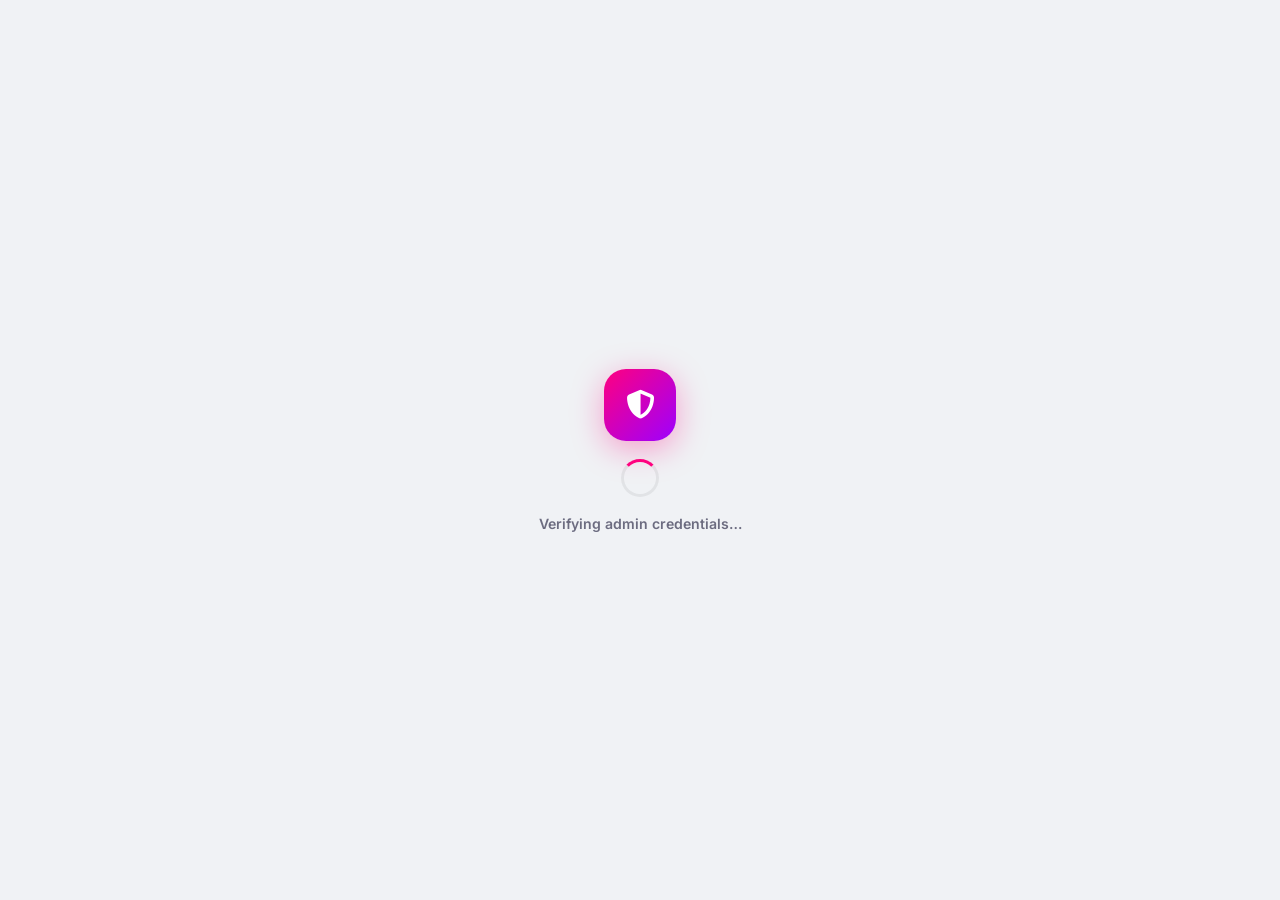
==== commit 484db492: "Add files via upload" ====
--- a/admin.html
+++ b/admin.html
@@ -1,1233 +1,1646 @@
-
 <!DOCTYPE html>
-<html lang="en" data-theme="dark">
+<html lang="en">
 <head>
     <meta charset="UTF-8">
-    <meta name="viewport" content="width=device-width, initial-scale=1.0, maximum-scale=1.0, user-scalable=no">
-    <title>MR Chat — Admin Dashboard</title>
-    <link href="https://fonts.googleapis.com/css2?family=Inter:wght@300;400;500;600;700&display=swap" rel="stylesheet">
+    <meta name="viewport" content="width=device-width, initial-scale=1.0, maximum-scale=1.0, user-scalable=no, viewport-fit=cover">
+    <meta name="apple-mobile-web-app-capable" content="yes">
+    <meta name="theme-color" content="#FF007F">
+    <title>MR Chat — Admin Command Center</title>
+    <link href="https://fonts.googleapis.com/css2?family=Inter:wght@300;400;500;600;700;800;900&display=swap" rel="stylesheet">
     <link rel="stylesheet" href="https://cdnjs.cloudflare.com/ajax/libs/font-awesome/6.4.0/css/all.min.css">
-
+    <script>
+        // Inline pre-paint theme bootstrap — prevents FOUC (byte-identical to index/feed/inbox)
+        (function() {
+            const savedTheme = localStorage.getItem("mr_web_theme") || "default";
+            if (savedTheme === "default") {
+                const systemPrefersDark = window.matchMedia("(prefers-color-scheme: dark)").matches;
+                document.documentElement.setAttribute("data-theme", systemPrefersDark ? "dark" : "white");
+            } else {
+                document.documentElement.setAttribute("data-theme", savedTheme);
+            }
+        })();
+    </script>
     <style>
-        :root {
-            --bg-main: #0B0C10;
-            --bg-sidebar: #12131C;
-            --bg-card: #1F2029;
-            --bg-hover: #252736;
-            --pink-primary: #FF007F;
-            --pink-hover: #E0006C;
-            --pink-light: #FF66B2;
-            --text-main: #FFFFFF;
-            --text-muted: #8F92A1;
-            --glass-border: rgba(255, 0, 127, 0.15);
-            --success: #34C759;
-            --danger: #FF3B30;
-            --warning: #FFD700;
-            --info: #00E6FF;
-            --radius: 16px;
-            --radius-sm: 12px;
-        }
-
-        * {
-            box-sizing: border-box;
-            margin: 0;
-            padding: 0;
-            font-family: 'Inter', sans-serif;
-            transition: background-color 0.2s, border-color 0.2s, color 0.2s;
-        }
-
-        body {
-            background-color: var(--bg-main);
-            color: var(--text-main);
-            height: 100vh;
-            overflow: hidden;
-        }
-
+        /* ============================================================
+           THEME VARIABLES — Flavor A (Dashboard) + --radius set
+           Matches index.html / feed.html exactly
+           ============================================================ */
+        :root, [data-theme="dark"] {
+            --bg-main: #0a0a0f; --bg-sidebar: #12121a; --bg-card: #1a1a25; --bg-hover: rgba(255, 0, 127, 0.06);
+            --bg-active: rgba(255, 0, 127, 0.12); --pink-primary: #FF007F; --pink-hover: #E0006C; --pink-light: #FF66B2;
+            --purple-primary: #9D00FF; --purple-light: #b366ff; --text-main: #FFFFFF; --text-muted: #8b8b9e; --text-secondary: #a0a0b0;
+            --glass-border: rgba(255, 0, 127, 0.15); --glass-border-purple: rgba(157, 0, 255, 0.2); --online-green: #00e676;
+            --shadow-sm: 0 2px 8px rgba(0,0,0,0.3); --shadow-md: 0 8px 24px rgba(0,0,0,0.4); --shadow-lg: 0 12px 40px rgba(0,0,0,0.5);
+            --shadow-glow: 0 0 20px rgba(255, 0, 127, 0.15); --shadow-glow-purple: 0 0 20px rgba(157, 0, 255, 0.2);
+            --diamond-cyan: #00E6FF; --gold-yellow: #FFD700; --danger-red: #FF3B30;
+            --radius: 20px; --radius-sm: 14px; --radius-xs: 10px;
+            --ease-out-expo: cubic-bezier(0.16, 1, 0.3, 1);
+        }
+        [data-theme="white"] {
+            --bg-main: #f0f2f5; --bg-sidebar: #ffffff; --bg-card: #f5f6fa; --bg-hover: rgba(0, 0, 0, 0.03); --bg-active: rgba(0, 0, 0, 0.06);
+            --pink-primary: #FF007F; --pink-hover: #E0006C; --pink-light: #FF66B2; --purple-primary: #9D00FF;
+            --text-main: #1a1a2e; --text-muted: #6c6c80; --text-secondary: #8b8b9e; --glass-border: rgba(0, 0, 0, 0.06);
+            --shadow-sm: 0 2px 8px rgba(0,0,0,0.06); --shadow-md: 0 8px 24px rgba(0,0,0,0.08); --shadow-lg: 0 12px 40px rgba(0,0,0,0.1);
+            --shadow-glow: 0 4px 20px rgba(255, 0, 127, 0.1);
+        }
+        [data-theme="purple"] {
+            --bg-main: #0f0a1a; --bg-sidebar: #1a1025; --bg-card: #221530; --bg-hover: rgba(157, 0, 255, 0.08); --bg-active: rgba(157, 0, 255, 0.15);
+            --pink-primary: #b366ff; --pink-hover: #9d4edd; --pink-light: #d4a5ff; --purple-primary: #FF007F;
+            --text-muted: #9b8aa5; --glass-border: rgba(157, 0, 255, 0.2); --shadow-glow: 0 0 25px rgba(157, 0, 255, 0.2);
+        }
+        [data-theme="neon"] {
+            --bg-main: #050505; --bg-sidebar: #0a0a0a; --bg-card: #111111; --bg-hover: rgba(0, 255, 136, 0.06); --bg-active: rgba(0, 255, 136, 0.12);
+            --pink-primary: #00ff88; --pink-hover: #00cc6a; --pink-light: #66ffaa; --purple-primary: #ff00ff;
+            --text-muted: #888888; --glass-border: rgba(0, 255, 136, 0.15); --shadow-glow: 0 0 20px rgba(0, 255, 136, 0.15);
+        }
+        [data-theme="ocean"] {
+            --bg-main: #001020; --bg-sidebar: #001a33; --bg-card: #002040; --bg-hover: rgba(0, 150, 255, 0.06); --bg-active: rgba(0, 150, 255, 0.12);
+            --pink-primary: #0096ff; --pink-hover: #0077cc; --pink-light: #66c2ff; --purple-primary: #00e6ff;
+            --text-muted: #7a99b3; --glass-border: rgba(0, 150, 255, 0.15); --shadow-glow: 0 0 20px rgba(0, 150, 255, 0.15);
+        }
+
+        * { box-sizing: border-box; margin: 0; padding: 0; font-family: 'Inter', -apple-system, BlinkMacSystemFont, sans-serif; -webkit-tap-highlight-color: transparent; }
+        body { background-color: var(--bg-main); color: var(--text-main); min-height: 100vh; overflow-x: hidden; }
         .hidden { display: none !important; }
-
-        /* ===== ACCESS DENIED SCREEN ===== */
-        .access-denied-screen {
-            position: fixed;
-            inset: 0;
-            background: var(--bg-main);
-            display: flex;
-            flex-direction: column;
-            align-items: center;
-            justify-content: center;
-            gap: 20px;
-            z-index: 99999;
-            text-align: center;
-            padding: 20px;
-        }
-        .access-denied-screen i {
-            font-size: 4rem;
-            color: var(--danger);
-        }
-        .access-denied-screen h1 {
-            font-size: 1.8rem;
-            color: var(--text-main);
-        }
-        .access-denied-screen p {
-            color: var(--text-muted);
-            max-width: 400px;
-            line-height: 1.5;
-        }
-
-        /* ===== LOADING SCREEN ===== */
-        .loading-screen {
-            position: fixed;
-            inset: 0;
-            background: var(--bg-main);
-            display: flex;
-            align-items: center;
-            justify-content: center;
-            z-index: 99998;
-            flex-direction: column;
-            gap: 16px;
-        }
-        .spinner {
-            width: 48px;
-            height: 48px;
-            border: 3px solid var(--glass-border);
-            border-top-color: var(--pink-primary);
-            border-radius: 50%;
-            animation: spin 1s linear infinite;
-        }
+        a { color: inherit; text-decoration: none; }
+        button { font-family: inherit; }
+        *:focus-visible { outline: 2px solid var(--pink-primary); outline-offset: 2px; }
+
+        /* ============================================================
+           AMBIENT BACKGROUND — 3 floating blurred orbs
+           ============================================================ */
+        .ambient-bg { position: fixed; inset: 0; z-index: 0; pointer-events: none; overflow: hidden; }
+        .ambient-orb { position: absolute; border-radius: 50%; filter: blur(120px); opacity: 0.3; animation: orbFloat 20s ease-in-out infinite; will-change: transform; transform: translateZ(0); }
+        .orb-1 { width: 500px; height: 500px; background: var(--pink-primary); top: -15%; left: -15%; }
+        .orb-2 { width: 400px; height: 400px; background: var(--purple-primary); bottom: -15%; right: -15%; animation-delay: -7s; }
+        .orb-3 { width: 350px; height: 350px; background: var(--pink-light); top: 40%; left: 60%; animation-delay: -14s; opacity: 0.15; }
+        @keyframes orbFloat { 0%,100%{transform:translate(0,0) scale(1);} 33%{transform:translate(50px,-50px) scale(1.1);} 66%{transform:translate(-40px,40px) scale(0.9);} }
+        @keyframes fadeInUp { from { opacity: 0; transform: translateY(20px); } to { opacity: 1; transform: translateY(0); } }
         @keyframes spin { to { transform: rotate(360deg); } }
-
-        /* ===== LAYOUT ===== */
-        .admin-layout {
-            display: flex;
-            width: 100vw;
-            height: 100vh;
-            overflow: hidden;
-        }
-
-        /* ===== SIDEBAR ===== */
-        .sidebar {
-            width: 260px;
-            background: var(--bg-sidebar);
-            border-right: 1px solid var(--glass-border);
-            display: flex;
-            flex-direction: column;
-            flex-shrink: 0;
-            z-index: 100;
-        }
-        .sidebar-brand {
-            padding: 24px 20px;
-            border-bottom: 1px solid var(--glass-border);
-            display: flex;
-            align-items: center;
-            gap: 12px;
-        }
-        .sidebar-brand .logo-icon {
-            width: 40px;
-            height: 40px;
-            border-radius: 10px;
-            background: linear-gradient(135deg, var(--pink-primary), #FF0055);
-            display: flex;
-            align-items: center;
-            justify-content: center;
-            font-size: 1.2rem;
-            color: white;
-        }
-        .sidebar-brand h1 {
-            font-size: 1.1rem;
-            font-weight: 700;
-            letter-spacing: 0.5px;
-        }
-        .sidebar-brand span {
-            font-size: 0.7rem;
-            color: var(--pink-light);
-            font-weight: 600;
-            text-transform: uppercase;
-            letter-spacing: 1px;
-        }
-
-        .sidebar-nav {
-            flex: 1;
-            overflow-y: auto;
-            padding: 12px;
-            list-style: none;
-        }
-        .nav-item {
-            display: flex;
-            align-items: center;
-            gap: 12px;
-            padding: 12px 14px;
-            border-radius: var(--radius-sm);
-            color: var(--text-muted);
-            font-size: 0.9rem;
-            font-weight: 500;
-            cursor: pointer;
-            margin-bottom: 4px;
-            border: 1px solid transparent;
-        }
-        .nav-item:hover {
-            background: rgba(255, 0, 127, 0.06);
-            color: var(--text-main);
-        }
-        .nav-item.active {
-            background: rgba(255, 0, 127, 0.12);
-            color: var(--pink-primary);
-            border-color: var(--glass-border);
-            font-weight: 600;
-        }
-        .nav-item i {
-            width: 22px;
-            text-align: center;
-            font-size: 1rem;
-        }
-
-        .sidebar-footer {
-            padding: 16px;
-            border-top: 1px solid var(--glass-border);
-            display: flex;
-            flex-direction: column;
-            gap: 8px;
-        }
-        .sidebar-footer .admin-mini-profile {
-            display: flex;
-            align-items: center;
-            gap: 10px;
-            padding: 10px;
-            border-radius: var(--radius-sm);
-            background: rgba(255,255,255,0.03);
-            margin-bottom: 8px;
-        }
-        .admin-mini-profile img {
-            width: 32px;
-            height: 32px;
-            border-radius: 50%;
-            object-fit: cover;
-            border: 2px solid var(--pink-primary);
-        }
-        .admin-mini-profile div {
-            font-size: 0.8rem;
-            line-height: 1.3;
-        }
-        .admin-mini-profile .role {
-            font-size: 0.65rem;
-            color: var(--pink-light);
-            text-transform: uppercase;
-            letter-spacing: 0.5px;
-        }
-
-        .footer-btn {
-            display: flex;
-            align-items: center;
-            gap: 10px;
-            padding: 10px 12px;
-            border-radius: var(--radius-sm);
-            color: var(--text-muted);
-            font-size: 0.85rem;
-            cursor: pointer;
-            border: none;
-            background: transparent;
-            width: 100%;
-            text-align: left;
-        }
-        .footer-btn:hover {
-            background: rgba(255, 255, 255, 0.05);
-            color: var(--text-main);
-        }
-
-        /* ===== MAIN CONTENT ===== */
-        .main-content {
-            flex: 1;
-            display: flex;
-            flex-direction: column;
-            overflow: hidden;
-            background: var(--bg-main);
-        }
-        .top-bar {
-            height: 70px;
-            background: var(--bg-sidebar);
-            border-bottom: 1px solid var(--glass-border);
-            display: flex;
-            align-items: center;
-            justify-content: space-between;
-            padding: 0 30px;
-            flex-shrink: 0;
-        }
-        .top-bar h2 {
-            font-size: 1.25rem;
-            font-weight: 700;
-            display: flex;
-            align-items: center;
-            gap: 10px;
-        }
-        .top-bar h2 i {
-            color: var(--pink-primary);
-        }
-        .mobile-menu-btn {
-            display: none;
-            background: transparent;
-            border: none;
-            color: var(--text-main);
-            font-size: 1.3rem;
-            cursor: pointer;
-        }
-
-        .content-scroll {
-            flex: 1;
-            overflow-y: auto;
-            padding: 30px;
-        }
-
-        /* ===== SECTIONS ===== */
-        .section {
-            animation: fadeIn 0.3s ease-out;
-        }
-        @keyframes fadeIn {
-            from { opacity: 0; transform: translateY(10px); }
-            to { opacity: 1; transform: translateY(0); }
-        }
-
-        /* ===== STAT CARDS ===== */
-        .stats-grid {
-            display: grid;
-            grid-template-columns: repeat(auto-fit, minmax(220px, 1fr));
-            gap: 20px;
-            margin-bottom: 30px;
-        }
-        .stat-card {
-            background: var(--bg-card);
-            border: 1px solid var(--glass-border);
-            border-radius: var(--radius);
-            padding: 24px;
-            position: relative;
-            overflow: hidden;
-        }
-        .stat-card::before {
-            content: '';
-            position: absolute;
-            top: 0;
-            left: 0;
-            width: 4px;
-            height: 100%;
-            background: var(--pink-primary);
-            opacity: 0.6;
-        }
-        .stat-card .label {
-            font-size: 0.8rem;
-            color: var(--text-muted);
-            text-transform: uppercase;
-            letter-spacing: 0.5px;
-            margin-bottom: 8px;
-        }
-        .stat-card .value {
-            font-size: 1.8rem;
-            font-weight: 700;
-            color: var(--text-main);
-            margin-bottom: 6px;
-        }
-        .stat-card .change {
-            font-size: 0.75rem;
-            color: var(--success);
-            display: flex;
-            align-items: center;
-            gap: 4px;
-        }
-        .stat-card .change.negative { color: var(--danger); }
-        .stat-card .icon-bg {
-            position: absolute;
-            top: 16px;
-            right: 16px;
-            width: 40px;
-            height: 40px;
-            border-radius: 10px;
-            background: rgba(255, 0, 127, 0.1);
-            display: flex;
-            align-items: center;
-            justify-content: center;
-            color: var(--pink-primary);
-            font-size: 1.1rem;
-        }
-
-        /* ===== TABLES ===== */
-        .table-card {
-            background: var(--bg-card);
-            border: 1px solid var(--glass-border);
-            border-radius: var(--radius);
-            overflow: hidden;
-        }
-        .table-header {
-            padding: 20px 24px;
-            border-bottom: 1px solid var(--glass-border);
-            display: flex;
-            align-items: center;
-            justify-content: space-between;
-            flex-wrap: wrap;
-            gap: 12px;
-        }
-        .table-header h3 {
-            font-size: 1rem;
-            font-weight: 600;
-            display: flex;
-            align-items: center;
-            gap: 8px;
-        }
-        .table-header h3 i {
-            color: var(--pink-primary);
-        }
-
-        .data-table {
-            width: 100%;
-            border-collapse: collapse;
-            font-size: 0.88rem;
-        }
-        .data-table th {
-            text-align: left;
-            padding: 14px 24px;
-            color: var(--text-muted);
-            font-weight: 600;
-            font-size: 0.78rem;
-            text-transform: uppercase;
-            letter-spacing: 0.5px;
-            background: rgba(255,255,255,0.02);
-            border-bottom: 1px solid var(--glass-border);
-        }
-        .data-table td {
-            padding: 14px 24px;
-            border-bottom: 1px solid rgba(255,255,255,0.03);
-            color: var(--text-main);
-            vertical-align: middle;
-        }
-        .data-table tr:hover td {
-            background: rgba(255, 0, 127, 0.03);
-        }
-        .data-table tr:last-child td {
-            border-bottom: none;
-        }
-
-        .user-cell {
-            display: flex;
-            align-items: center;
-            gap: 12px;
-        }
-        .user-cell img {
-            width: 36px;
-            height: 36px;
-            border-radius: 50%;
-            object-fit: cover;
-            border: 2px solid var(--pink-primary);
-        }
-        .user-cell .name {
-            font-weight: 600;
-            font-size: 0.9rem;
-        }
-        .user-cell .email {
-            font-size: 0.75rem;
-            color: var(--text-muted);
-        }
-
-        .status-badge {
-            display: inline-flex;
-            align-items: center;
-            gap: 6px;
-            padding: 4px 10px;
-            border-radius: 20px;
-            font-size: 0.75rem;
-            font-weight: 600;
-        }
-        .status-online {
-            background: rgba(52, 199, 89, 0.15);
-            color: var(--success);
-        }
-        .status-offline {
-            background: rgba(143, 146, 161, 0.15);
-            color: var(--text-muted);
-        }
-        .banned-badge {
-            background: rgba(255, 59, 48, 0.15);
-            color: var(--danger);
-            padding: 3px 8px;
-            border-radius: 6px;
-            font-size: 0.7rem;
-            font-weight: 700;
-            text-transform: uppercase;
-        }
-
-        .action-btns {
-            display: flex;
-            gap: 6px;
-        }
-        .btn-icon {
-            width: 32px;
-            height: 32px;
-            border-radius: 8px;
-            border: 1px solid var(--glass-border);
-            background: transparent;
-            color: var(--text-muted);
-            cursor: pointer;
-            display: flex;
-            align-items: center;
-            justify-content: center;
-            font-size: 0.85rem;
-            transition: all 0.2s;
-        }
-        .btn-icon:hover {
-            background: rgba(255, 0, 127, 0.1);
-            color: var(--pink-primary);
-            border-color: var(--pink-primary);
-        }
-        .btn-icon.danger:hover {
-            background: rgba(255, 59, 48, 0.1);
-            color: var(--danger);
-            border-color: var(--danger);
-        }
-
-        /* ===== SEARCH & FILTERS ===== */
-        .search-bar {
-            display: flex;
-            gap: 10px;
-            align-items: center;
-            background: var(--bg-main);
-            border: 1px solid var(--glass-border);
-            border-radius: var(--radius-sm);
-            padding: 10px 16px;
-            max-width: 400px;
-            width: 100%;
-        }
-        .search-bar i {
-            color: var(--text-muted);
-            font-size: 0.9rem;
-        }
-        .search-bar input {
-            background: transparent;
-            border: none;
-            color: var(--text-main);
-            font-size: 0.9rem;
-            outline: none;
-            width: 100%;
-        }
-        .search-bar input::placeholder {
-            color: var(--text-muted);
-        }
-
-        .toolbar {
-            display: flex;
-            gap: 12px;
-            align-items: center;
-            flex-wrap: wrap;
-            margin-bottom: 20px;
-        }
-        .btn-primary {
-            padding: 10px 20px;
-            background: var(--pink-primary);
-            border: none;
-            border-radius: var(--radius-sm);
-            color: white;
-            font-size: 0.85rem;
-            font-weight: 600;
-            cursor: pointer;
-            display: inline-flex;
-            align-items: center;
-            gap: 8px;
-            transition: all 0.2s;
-        }
-        .btn-primary:hover {
-            background: var(--pink-hover);
-            transform: translateY(-1px);
-            box-shadow: 0 4px 12px rgba(255, 0, 127, 0.3);
-        }
-        .btn-secondary {
-            padding: 10px 20px;
-            background: var(--bg-card);
-            border: 1px solid var(--glass-border);
-            border-radius: var(--radius-sm);
-            color: var(--text-main);
-            font-size: 0.85rem;
-            font-weight: 600;
-            cursor: pointer;
-            display: inline-flex;
-            align-items: center;
-            gap: 8px;
-            transition: all 0.2s;
-        }
-        .btn-secondary:hover {
-            border-color: var(--pink-primary);
-            color: var(--pink-primary);
-        }
-
-        /* ===== FORMS ===== */
-        .form-grid {
-            display: grid;
-            grid-template-columns: repeat(auto-fit, minmax(280px, 1fr));
-            gap: 16px;
-            margin-bottom: 20px;
-        }
-        .form-group {
-            display: flex;
-            flex-direction: column;
-            gap: 6px;
-        }
-        .form-group label {
-            font-size: 0.8rem;
-            color: var(--text-muted);
-            font-weight: 500;
-            text-transform: uppercase;
-            letter-spacing: 0.5px;
-        }
-        .form-group input,
-        .form-group textarea,
-        .form-group select {
-            padding: 12px 14px;
-            background: var(--bg-main);
-            border: 1px solid var(--glass-border);
-            border-radius: var(--radius-sm);
-            color: var(--text-main);
-            font-size: 0.9rem;
-            outline: none;
-            font-family: 'Inter', sans-serif;
-        }
-        .form-group input:focus,
-        .form-group textarea:focus,
-        .form-group select:focus {
-            border-color: var(--pink-primary);
-            box-shadow: 0 0 0 3px rgba(255, 0, 127, 0.1);
-        }
-        .form-group textarea {
-            min-height: 100px;
-            resize: vertical;
-        }
-
-        /* ===== MODALS ===== */
-        .modal-overlay {
-            position: fixed;
-            inset: 0;
-            background: rgba(0,0,0,0.85);
-            backdrop-filter: blur(6px);
-            z-index: 20000;
-            display: flex;
-            align-items: center;
-            justify-content: center;
-            padding: 20px;
-            animation: fadeIn 0.2s ease-out;
-        }
-        .modal-card {
-            background: var(--bg-sidebar);
-            border: 1px solid var(--glass-border);
-            border-radius: var(--radius);
-            width: 100%;
-            max-width: 500px;
-            max-height: 90vh;
-            overflow-y: auto;
-            box-shadow: 0 20px 60px rgba(0,0,0,0.6);
-            animation: dropFade 0.25s ease-out;
-        }
-        @keyframes dropFade {
-            from { opacity: 0; transform: scale(0.96) translateY(-10px); }
-            to { opacity: 1; transform: scale(1) translateY(0); }
-        }
-        .modal-header {
-            padding: 24px 24px 0;
-            display: flex;
-            align-items: center;
-            justify-content: space-between;
-        }
-        .modal-header h3 {
-            font-size: 1.1rem;
-            font-weight: 700;
-        }
-        .modal-close {
-            background: transparent;
-            border: none;
-            color: var(--text-muted);
-            font-size: 1.2rem;
-            cursor: pointer;
-            width: 36px;
-            height: 36px;
-            border-radius: 50%;
-            display: flex;
-            align-items: center;
-            justify-content: center;
-            transition: all 0.2s;
-        }
-        .modal-close:hover {
-            background: rgba(255,255,255,0.05);
-            color: var(--text-main);
-        }
-        .modal-body {
-            padding: 20px 24px;
-        }
-        .modal-footer {
-            padding: 0 24px 24px;
-            display: flex;
-            justify-content: flex-end;
-            gap: 10px;
-        }
-
-        /* ===== TOAST ===== */
-        .toast-container {
-            position: fixed;
-            bottom: 24px;
-            right: 24px;
-            z-index: 30000;
-            display: flex;
-            flex-direction: column;
-            gap: 10px;
-            pointer-events: none;
-        }
-        .toast {
-            background: var(--bg-sidebar);
-            border: 1px solid var(--glass-border);
-            border-left: 4px solid var(--pink-primary);
-            color: var(--text-main);
-            padding: 14px 20px;
-            border-radius: var(--radius-sm);
-            font-size: 0.9rem;
-            font-weight: 500;
-            box-shadow: 0 8px 30px rgba(0,0,0,0.4);
-            animation: slideIn 0.3s ease-out;
-            pointer-events: auto;
-            max-width: 360px;
-            display: flex;
-            align-items: center;
-            gap: 10px;
-        }
-        .toast.success { border-left-color: var(--success); }
-        .toast.error { border-left-color: var(--danger); }
-        .toast.warning { border-left-color: var(--warning); }
-        @keyframes slideIn {
-            from { transform: translateX(100%); opacity: 0; }
-            to { transform: translateX(0); opacity: 1; }
-        }
-
-        /* ===== EMPTY STATE ===== */
-        .empty-state {
-            text-align: center;
-            padding: 50px 20px;
-            color: var(--text-muted);
-        }
-        .empty-state i {
-            font-size: 2.5rem;
-            margin-bottom: 16px;
-            opacity: 0.5;
-        }
-
-        /* ===== LEADERBOARD PODIUM ===== */
-        .podium {
-            display: flex;
-            justify-content: center;
-            align-items: flex-end;
-            gap: 16px;
-            margin-bottom: 30px;
-            padding: 20px;
-        }
-        .podium-item {
-            display: flex;
-            flex-direction: column;
-            align-items: center;
-            gap: 10px;
-        }
-        .podium-avatar {
-            width: 60px;
-            height: 60px;
-            border-radius: 50%;
-            object-fit: cover;
-            border: 3px solid var(--glass-border);
-            position: relative;
-        }
-        .podium-item.rank-1 .podium-avatar {
-            width: 80px;
-            height: 80px;
-            border-color: var(--warning);
-            box-shadow: 0 0 20px rgba(255, 215, 0, 0.3);
-        }
-        .podium-item.rank-2 .podium-avatar { border-color: #C0C0C0; }
-        .podium-item.rank-3 .podium-avatar { border-color: #CD7F32; }
-        .podium-bar {
-            width: 80px;
-            border-radius: 8px 8px 0 0;
-            background: var(--bg-hover);
-            display: flex;
-            align-items: center;
-            justify-content: center;
-            font-weight: 700;
-            font-size: 1.2rem;
-            color: var(--text-muted);
-        }
-        .podium-item.rank-1 .podium-bar {
-            height: 100px;
-            background: linear-gradient(180deg, rgba(255,215,0,0.2), rgba(255,215,0,0.05));
-            color: var(--warning);
-        }
-        .podium-item.rank-2 .podium-bar {
-            height: 70px;
-            background: linear-gradient(180deg, rgba(192,192,192,0.2), rgba(192,192,192,0.05));
-            color: #C0C0C0;
-        }
-        .podium-item.rank-3 .podium-bar {
-            height: 50px;
-            background: linear-gradient(180deg, rgba(205,127,50,0.2), rgba(205,127,50,0.05));
-            color: #CD7F32;
-        }
-
-        /* ===== RESPONSIVE ===== */
-        @media (max-width: 768px) {
-            .sidebar {
-                position: fixed;
-                left: 0;
-                top: 0;
-                bottom: 0;
-                transform: translateX(-100%);
-                transition: transform 0.3s ease;
-                box-shadow: 4px 0 20px rgba(0,0,0,0.5);
-            }
-            .sidebar.open {
-                transform: translateX(0);
-            }
-            .main-content {
-                width: 100vw;
-            }
-            .mobile-menu-btn {
-                display: flex;
-            }
-            .content-scroll {
-                padding: 20px;
-            }
-            .stats-grid {
-                grid-template-columns: 1fr;
-            }
-            .data-table {
-                display: block;
-                overflow-x: auto;
-            }
-            .toolbar {
-                flex-direction: column;
-                align-items: stretch;
-            }
-            .search-bar {
-                max-width: 100%;
-            }
-            .podium {
-                gap: 10px;
-            }
-            .podium-avatar {
-                width: 50px;
-                height: 50px;
-            }
-            .podium-item.rank-1 .podium-avatar {
-                width: 65px;
-                height: 65px;
-            }
-        }
+        @keyframes shimmer { 0% { background-position: 200% 0; } 100% { background-position: -200% 0; } }
+        @keyframes dropFade { from { opacity: 0; transform: scale(0.92) translateY(-6px); } to { opacity: 1; transform: scale(1) translateY(0); } }
+        @keyframes toastSlide { from { transform: translateX(100px); opacity: 0; } to { transform: translateX(0); opacity: 1; } }
+        @keyframes slideInLeft { from { transform: translateX(-100%); } to { transform: translateX(0); } }
+        @keyframes pulseDot { 0%,100% { transform: scale(1); opacity: 1; } 50% { transform: scale(1.4); opacity: 0.6; } }
+        @keyframes gradientShift { 0% { background-position: 0% 50%; } 50% { background-position: 100% 50%; } 100% { background-position: 0% 50%; } }
+
+        /* ============================================================
+           LOADING & ACCESS-DENIED SCREENS
+           ============================================================ */
+        .loading-screen { position: fixed; inset: 0; background: var(--bg-main); display: flex; flex-direction: column; align-items: center; justify-content: center; z-index: 99998; gap: 18px; }
+        .loading-logo { width: 72px; height: 72px; border-radius: 22px; background: linear-gradient(135deg, var(--pink-primary), var(--purple-primary)); display: flex; align-items: center; justify-content: center; color: #fff; font-size: 1.8rem; box-shadow: 0 8px 32px rgba(255,0,127,0.35); animation: pulseDot 2.5s ease-in-out infinite; }
+        .spinner { width: 38px; height: 38px; border: 3px solid var(--glass-border); border-top-color: var(--pink-primary); border-radius: 50%; animation: spin 0.8s linear infinite; }
+        .loading-screen p { color: var(--text-muted); font-size: 0.88rem; font-weight: 600; }
+
+        .access-denied { position: fixed; inset: 0; background: var(--bg-main); display: flex; flex-direction: column; align-items: center; justify-content: center; z-index: 99997; gap: 20px; text-align: center; padding: 24px; }
+        .access-denied .denied-icon { width: 96px; height: 96px; border-radius: 50%; background: rgba(255,59,48,0.1); border: 2px solid var(--danger-red); display: flex; align-items: center; justify-content: center; font-size: 2.4rem; color: var(--danger-red); }
+        .access-denied h2 { font-size: 1.6rem; font-weight: 800; letter-spacing: -0.5px; }
+        .access-denied p { color: var(--text-muted); font-size: 0.9rem; max-width: 360px; line-height: 1.5; }
+        .denied-countdown { font-weight: 800; color: var(--pink-primary); font-size: 1.1rem; }
+
+        /* ============================================================
+           ADMIN APP — 3-column responsive dashboard
+           ============================================================ */
+        #admin-app { position: relative; z-index: 1; min-height: 100vh; display: grid; grid-template-columns: 1fr; max-width: 1600px; margin: 0 auto; width: 100%; }
+
+        /* Mobile topbar */
+        .mobile-topbar { display: flex; align-items: center; justify-content: space-between; padding: 14px 16px; background: var(--bg-sidebar); border-bottom: 1px solid var(--glass-border); position: sticky; top: 0; z-index: 50; backdrop-filter: blur(20px); -webkit-backdrop-filter: blur(20px); }
+        .mobile-topbar .brand-mini { display: flex; align-items: center; gap: 10px; font-weight: 800; font-size: 1.05rem; }
+        .brand-mini-logo { width: 32px; height: 32px; border-radius: 10px; background: linear-gradient(135deg, var(--pink-primary), var(--purple-primary)); display: flex; align-items: center; justify-content: center; color: #fff; }
+        .mobile-topbar .topbar-actions { display: flex; gap: 8px; align-items: center; }
+        .hamburger-btn { background: transparent; border: none; color: var(--text-main); font-size: 1.25rem; cursor: pointer; padding: 8px; }
+
+        /* Mobile drawer */
+        .mobile-drawer-backdrop { position: fixed; inset: 0; background: rgba(0,0,0,0.6); backdrop-filter: blur(4px); z-index: 90; }
+        .mobile-drawer { position: fixed; top: 0; left: 0; bottom: 0; width: 280px; max-width: 80vw; background: var(--bg-sidebar); border-right: 1px solid var(--glass-border); z-index: 95; padding: 18px 14px; overflow-y: auto; animation: slideInLeft 0.3s var(--ease-out-expo); display: flex; flex-direction: column; gap: 4px; }
+
+        /* Nav rail (left sidebar) */
+        .nav-rail { background: var(--bg-sidebar); border-right: 1px solid var(--glass-border); display: none; flex-direction: column; padding: 18px 14px; gap: 4px; position: sticky; top: 0; height: 100vh; overflow-y: auto; }
+        .nav-rail .nav-brand { display: flex; align-items: center; gap: 10px; padding: 8px 12px 22px; font-weight: 800; font-size: 1.15rem; cursor: pointer; }
+        .nav-brand-logo { width: 36px; height: 36px; border-radius: 10px; background: linear-gradient(135deg, var(--pink-primary), var(--purple-primary)); display: flex; align-items: center; justify-content: center; color: #fff; flex-shrink: 0; box-shadow: 0 4px 12px rgba(255,0,127,0.3); }
+        .nav-brand-text { display: flex; flex-direction: column; line-height: 1.1; }
+        .nav-brand-text .sub { font-size: 0.62rem; color: var(--text-muted); font-weight: 700; letter-spacing: 0.5px; text-transform: uppercase; }
+
+        .nav-section-label { padding: 12px 14px 4px; font-size: 0.65rem; text-transform: uppercase; letter-spacing: 1px; color: var(--text-muted); font-weight: 700; }
+        .nav-item { display: flex; align-items: center; gap: 12px; padding: 11px 14px; border-radius: 12px; color: var(--text-secondary); font-size: 0.88rem; font-weight: 600; cursor: pointer; transition: all 0.2s ease; position: relative; text-align: left; background: transparent; border: none; width: 100%; }
+        .nav-item i { width: 22px; text-align: center; font-size: 1rem; color: var(--text-muted); transition: color 0.2s; }
+        .nav-item:hover { background: var(--bg-hover); color: var(--text-main); }
+        .nav-item:hover i { color: var(--pink-primary); }
+        .nav-item.active { background: linear-gradient(135deg, rgba(255,0,127,0.15), rgba(157,0,255,0.08)); color: var(--pink-primary); box-shadow: 0 0 18px rgba(255,0,127,0.12); }
+        .nav-item.active i { color: var(--pink-primary); }
+        .nav-item .nav-badge { margin-left: auto; background: var(--danger-red); color: #fff; font-size: 0.65rem; font-weight: 800; min-width: 18px; height: 18px; border-radius: 9px; display: flex; align-items: center; justify-content: center; padding: 0 5px; }
+        .nav-item.divider { padding: 0; margin: 8px 0; height: 1px; background: var(--glass-border); cursor: default; }
+        .nav-item.divider:hover { background: var(--glass-border); }
+        .nav-item.danger { color: var(--danger-red); }
+        .nav-item.danger:hover { background: rgba(255,59,48,0.08); }
+        .nav-item.danger i { color: var(--danger-red); }
+        .nav-rail-footer { margin-top: auto; padding: 12px 8px 4px; display: flex; flex-direction: column; gap: 6px; }
+        .admin-mini-profile { display: flex; align-items: center; gap: 10px; padding: 10px 8px; background: rgba(255,255,255,0.03); border: 1px solid var(--glass-border); border-radius: 14px; }
+        .admin-mini-profile img { width: 36px; height: 36px; border-radius: 50%; border: 2px solid var(--pink-primary); object-fit: cover; }
+        .admin-mini-profile .amp-info { flex: 1; min-width: 0; }
+        .admin-mini-profile .amp-name { font-size: 0.82rem; font-weight: 700; white-space: nowrap; overflow: hidden; text-overflow: ellipsis; }
+        .admin-mini-profile .amp-role { font-size: 0.62rem; color: var(--pink-primary); font-weight: 700; text-transform: uppercase; letter-spacing: 0.5px; }
+
+        /* Center content */
+        .center-content { padding: 20px 16px 90px; min-width: 0; }
+        .dash-page-header { display: flex; align-items: flex-start; justify-content: space-between; margin-bottom: 22px; flex-wrap: wrap; gap: 12px; }
+        .dash-page-header .titles h1 { font-size: 1.7rem; font-weight: 800; letter-spacing: -1px; background: linear-gradient(135deg, var(--pink-primary), var(--pink-light)); -webkit-background-clip: text; -webkit-text-fill-color: transparent; display: flex; align-items: center; gap: 10px; }
+        .dash-page-header .titles .desc { font-size: 0.82rem; color: var(--text-muted); margin-top: 4px; font-weight: 500; }
+        .dash-page-header .header-actions { display: flex; gap: 8px; align-items: center; flex-wrap: wrap; }
+        .live-pill { display: inline-flex; align-items: center; gap: 6px; padding: 6px 12px; background: rgba(0,230,118,0.1); border: 1px solid rgba(0,230,118,0.3); border-radius: 20px; font-size: 0.72rem; font-weight: 700; color: var(--online-green); }
+        .live-pill .dot { width: 7px; height: 7px; border-radius: 50%; background: var(--online-green); animation: pulseDot 1.5s ease-in-out infinite; }
+
+        /* Section wrapper */
+        .section-wrap { animation: fadeInUp 0.4s var(--ease-out-expo); }
+        .section-wrap.hidden { display: none !important; }
+
+        /* Right sidebar */
+        .right-sidebar { display: none; padding: 20px 16px 40px; flex-direction: column; gap: 16px; min-width: 0; }
+
+        /* ============================================================
+           CARDS — section-card, sidebar-widget
+           ============================================================ */
+        .section-card { background: var(--bg-card); border: 1.5px solid var(--glass-border); border-radius: var(--radius); padding: 16px; backdrop-filter: blur(24px) saturate(180%); -webkit-backdrop-filter: blur(24px) saturate(180%); box-shadow: var(--shadow-sm); margin-bottom: 16px; }
+        .section-card-header { display: flex; align-items: center; justify-content: space-between; padding: 0 4px 12px; gap: 10px; flex-wrap: wrap; }
+        .section-card-header h3 { font-size: 1rem; font-weight: 700; color: var(--text-main); display: flex; align-items: center; gap: 8px; }
+        .section-card-header h3 i { color: var(--pink-primary); font-size: 0.95rem; }
+        .section-card-header .header-meta { display: flex; gap: 8px; align-items: center; flex-wrap: wrap; }
+        .section-card-header .count-pill { font-size: 0.7rem; padding: 3px 10px; border-radius: 20px; background: rgba(255,0,127,0.12); color: var(--pink-primary); font-weight: 700; }
+
+        .sidebar-widget { background: var(--bg-card); border: 1.5px solid var(--glass-border); border-radius: 18px; padding: 14px; backdrop-filter: blur(20px); -webkit-backdrop-filter: blur(20px); }
+        .sidebar-widget-title { font-size: 0.85rem; font-weight: 700; margin-bottom: 12px; display: flex; align-items: center; gap: 8px; }
+        .sidebar-widget-title i { color: var(--pink-primary); }
+
+        /* ============================================================
+           STAT CARDS (analytics dashboard)
+           ============================================================ */
+        .stats-grid { display: grid; grid-template-columns: repeat(2, 1fr); gap: 12px; margin-bottom: 18px; }
+        .stat-card { position: relative; background: linear-gradient(145deg, var(--bg-sidebar), var(--bg-card)); border: 1.5px solid var(--glass-border); border-radius: var(--radius); padding: 16px; backdrop-filter: blur(24px) saturate(180%); -webkit-backdrop-filter: blur(24px) saturate(180%); box-shadow: var(--shadow-sm); overflow: hidden; transition: all 0.3s var(--ease-out-expo); }
+        .stat-card:hover { transform: translateY(-3px); box-shadow: var(--shadow-md), var(--shadow-glow); border-color: var(--pink-primary); }
+        .stat-card::before { content: ''; position: absolute; top: 0; left: 0; right: 0; height: 3px; background: linear-gradient(90deg, var(--pink-primary), var(--purple-primary)); opacity: 0.7; }
+        .stat-card .sc-top { display: flex; align-items: flex-start; justify-content: space-between; margin-bottom: 10px; }
+        .stat-card .sc-icon { width: 38px; height: 38px; border-radius: 12px; display: flex; align-items: center; justify-content: center; font-size: 1rem; }
+        .sc-icon.pink { background: rgba(255,0,127,0.12); color: var(--pink-primary); }
+        .sc-icon.gold { background: rgba(255,215,0,0.12); color: var(--gold-yellow); }
+        .sc-icon.cyan { background: rgba(0,230,255,0.12); color: var(--diamond-cyan); }
+        .sc-icon.purple { background: rgba(157,0,255,0.12); color: var(--purple-primary); }
+        .sc-icon.green { background: rgba(0,230,118,0.12); color: var(--online-green); }
+        .sc-icon.red { background: rgba(255,59,48,0.12); color: var(--danger-red); }
+        .stat-card .sc-trend { display: inline-flex; align-items: center; gap: 3px; font-size: 0.65rem; font-weight: 700; padding: 2px 7px; border-radius: 10px; }
+        .sc-trend.up { background: rgba(0,230,118,0.1); color: var(--online-green); }
+        .sc-trend.down { background: rgba(255,59,48,0.1); color: var(--danger-red); }
+        .sc-trend.flat { background: rgba(255,255,255,0.05); color: var(--text-muted); }
+        .stat-card .sc-label { font-size: 0.7rem; color: var(--text-muted); text-transform: uppercase; letter-spacing: 0.4px; font-weight: 700; margin-bottom: 4px; }
+        .stat-card .sc-value { font-size: 1.55rem; font-weight: 800; letter-spacing: -0.5px; line-height: 1.1; }
+        .stat-card .sc-sub { font-size: 0.7rem; color: var(--text-muted); margin-top: 4px; display: flex; align-items: center; gap: 4px; }
+        .stat-card .sc-spark { display: flex; align-items: flex-end; gap: 2px; height: 24px; margin-top: 8px; }
+        .sc-spark .bar { flex: 1; background: linear-gradient(to top, var(--pink-primary), var(--pink-light)); border-radius: 2px 2px 0 0; min-height: 2px; opacity: 0.7; transition: opacity 0.2s; }
+        .stat-card:hover .sc-spark .bar { opacity: 1; }
+
+        /* ============================================================
+           TABLES — modern data tables
+           ============================================================ */
+        .table-wrap { background: rgba(255,255,255,0.02); border: 1px solid var(--glass-border); border-radius: var(--radius-sm); overflow: hidden; }
+        .table-scroll { overflow-x: auto; -webkit-overflow-scrolling: touch; }
+        .table-scroll::-webkit-scrollbar { height: 6px; }
+        .table-scroll::-webkit-scrollbar-thumb { background: var(--glass-border); border-radius: 3px; }
+        .data-table { width: 100%; border-collapse: collapse; min-width: 720px; }
+        .data-table thead th { position: sticky; top: 0; background: var(--bg-sidebar); padding: 12px 14px; text-align: left; font-size: 0.68rem; font-weight: 800; text-transform: uppercase; letter-spacing: 0.6px; color: var(--text-muted); border-bottom: 1.5px solid var(--glass-border); white-space: nowrap; z-index: 2; }
+        .data-table thead th.sortable { cursor: pointer; user-select: none; }
+        .data-table thead th.sortable:hover { color: var(--pink-primary); }
+        .data-table thead th .sort-ind { font-size: 0.6rem; margin-left: 4px; opacity: 0.5; }
+        .data-table thead th.sorted .sort-ind { opacity: 1; color: var(--pink-primary); }
+        .data-table tbody td { padding: 12px 14px; font-size: 0.84rem; color: var(--text-main); border-bottom: 1px solid rgba(255,255,255,0.04); vertical-align: middle; }
+        .data-table tbody tr { transition: background 0.15s; }
+        .data-table tbody tr:hover { background: rgba(255,0,127,0.04); }
+        .data-table tbody tr:last-child td { border-bottom: none; }
+        .data-table .col-narrow { width: 1px; white-space: nowrap; }
+        .data-table .col-actions { text-align: right; white-space: nowrap; }
+
+        /* User cell (avatar + name + email) */
+        .user-cell { display: flex; align-items: center; gap: 10px; }
+        .user-cell img { width: 36px; height: 36px; border-radius: 50%; border: 2px solid var(--glass-border); object-fit: cover; flex-shrink: 0; }
+        .user-cell .uc-info { min-width: 0; }
+        .user-cell .uc-name { font-size: 0.85rem; font-weight: 700; white-space: nowrap; overflow: hidden; text-overflow: ellipsis; max-width: 180px; display: flex; align-items: center; gap: 4px; }
+        .user-cell .uc-email { font-size: 0.7rem; color: var(--text-muted); white-space: nowrap; overflow: hidden; text-overflow: ellipsis; max-width: 180px; }
+
+        /* Status badges */
+        .status-badge { display: inline-flex; align-items: center; gap: 5px; padding: 3px 9px; border-radius: 10px; font-size: 0.7rem; font-weight: 700; text-transform: capitalize; }
+        .status-badge i { font-size: 0.5rem; }
+        .status-online { background: rgba(0,230,118,0.12); color: var(--online-green); }
+        .status-offline { background: rgba(255,255,255,0.06); color: var(--text-muted); }
+        .status-banned { background: rgba(255,59,48,0.12); color: var(--danger-red); }
+        .status-pending { background: rgba(255,215,0,0.12); color: var(--gold-yellow); }
+        .status-resolved { background: rgba(0,230,118,0.12); color: var(--online-green); }
+        .status-dismissed { background: rgba(255,255,255,0.06); color: var(--text-muted); }
+
+        .rank-badge { font-size: 0.62rem; padding: 2px 8px; border-radius: 20px; font-weight: 700; text-transform: uppercase; letter-spacing: 0.3px; }
+        .badge-bronze { background: #CD7F32; color: white; }
+        .badge-silver { background: #C0C0C0; color: #1A1D24; }
+        .badge-gold { background: var(--gold-yellow); color: #1A1D24; box-shadow: 0 0 8px rgba(255,215,0,0.35); }
+        .badge-premium { background: rgba(157,0,255,0.15); color: var(--purple-light); }
+        .badge-early { background: rgba(255,102,178,0.15); color: var(--pink-light); }
+
+        /* Row actions */
+        .row-actions { display: inline-flex; gap: 4px; justify-content: flex-end; align-items: center; }
+        .row-actions .icon-btn { width: 30px; height: 30px; font-size: 0.78rem; }
+
+        /* Pagination */
+        .pagination-bar { display: flex; align-items: center; justify-content: space-between; padding: 12px 4px 0; gap: 10px; flex-wrap: wrap; }
+        .pagination-info { font-size: 0.75rem; color: var(--text-muted); font-weight: 600; }
+        .pagination-controls { display: flex; gap: 6px; align-items: center; }
+
+        /* ============================================================
+           BUTTONS
+           ============================================================ */
+        .main-btn { width: 100%; padding: 13px 16px; background: linear-gradient(135deg, var(--pink-primary), var(--purple-primary)); border: none; border-radius: var(--radius-sm); color: white; font-size: 0.95rem; font-weight: 700; cursor: pointer; transition: all 0.25s ease; box-shadow: 0 4px 20px rgba(255,0,127,0.3); margin-top: 4px; display: inline-flex; align-items: center; justify-content: center; gap: 8px; position: relative; overflow: hidden; }
+        .main-btn:hover { transform: translateY(-2px); box-shadow: 0 8px 30px rgba(255,0,127,0.4); }
+        .main-btn:disabled { opacity: 0.6; cursor: not-allowed; transform: none; }
+        .main-btn::after { content: ''; position: absolute; top: 0; left: -100%; width: 100%; height: 100%; background: linear-gradient(90deg, transparent, rgba(255,255,255,0.2), transparent); transition: left 0.6s ease; }
+        .main-btn:hover::after { left: 100%; }
+
+        .action-btn-sm { padding: 8px 14px; border-radius: 12px; font-size: 0.8rem; font-weight: 700; cursor: pointer; border: none; transition: all 0.2s ease; white-space: nowrap; display: inline-flex; align-items: center; gap: 6px; }
+        .action-btn-sm:hover { transform: translateY(-1px); box-shadow: 0 4px 14px rgba(0,0,0,0.15); }
+        .btn-pink { background: linear-gradient(135deg, var(--pink-primary), var(--purple-primary)); color: white; box-shadow: 0 2px 10px rgba(255,0,127,0.2); }
+        .btn-muted { background: var(--bg-card); color: var(--text-secondary); border: 1.5px solid var(--glass-border); }
+        .btn-outline { background: transparent; color: var(--pink-primary); border: 1.5px solid var(--pink-primary); }
+        .btn-danger { background: var(--danger-red); color: #fff; }
+        .btn-gold { background: linear-gradient(135deg, var(--gold-yellow), #ffa500); color: #1a1a2e; }
+        .btn-cyan { background: linear-gradient(135deg, var(--diamond-cyan), #0099cc); color: #001020; }
+
+        .icon-btn { background: var(--bg-card); border: 1.5px solid var(--glass-border); color: var(--text-muted); width: 38px; height: 38px; border-radius: 50%; font-size: 0.9rem; cursor: pointer; transition: all 0.25s ease; display: inline-flex; align-items: center; justify-content: center; flex-shrink: 0; position: relative; }
+        .icon-btn:hover { color: var(--pink-primary); border-color: var(--pink-primary); background: rgba(255,0,127,0.08); transform: scale(1.06); box-shadow: var(--shadow-glow); }
+        .icon-btn.danger:hover { color: var(--danger-red); border-color: var(--danger-red); background: rgba(255,59,48,0.08); box-shadow: 0 0 18px rgba(255,59,48,0.2); }
+        .icon-btn.has-badge::after { content: ''; position: absolute; top: 4px; right: 4px; width: 9px; height: 9px; border-radius: 50%; background: var(--danger-red); border: 2px solid var(--bg-sidebar); }
+
+        /* ============================================================
+           FORM INPUTS
+           ============================================================ */
+        .input-group { position: relative; margin-bottom: 12px; display: flex; align-items: center; }
+        .input-group i.left-icon { position: absolute; left: 14px; color: var(--text-muted); font-size: 0.9rem; z-index: 2; transition: color 0.3s; pointer-events: none; }
+        .input-group input, .input-group select, .input-group textarea {
+            width: 100%; padding: 12px 14px 12px 42px; background: rgba(255,255,255,0.03);
+            border: 1.5px solid var(--glass-border); border-radius: var(--radius-sm); color: var(--text-main);
+            font-size: 0.9rem; transition: all 0.2s ease; outline: none;
+        }
+        .input-group textarea { min-height: 80px; resize: vertical; padding-top: 12px; font-family: inherit; padding-left: 42px; }
+        .input-group input:focus, .input-group select:focus, .input-group textarea:focus { border-color: var(--pink-primary); box-shadow: var(--shadow-glow); background: rgba(255,255,255,0.05); }
+        .input-group input:focus + i.left-icon, .input-group input:focus ~ i.left-icon { color: var(--pink-primary); }
+        .input-group input::placeholder, .input-group textarea::placeholder { color: var(--text-muted); opacity: 0.6; }
+        .input-group.no-icon input, .input-group.no-icon textarea, .input-group.no-icon select { padding-left: 14px; }
+        .form-label { display: block; font-size: 0.72rem; font-weight: 700; color: var(--text-muted); text-transform: uppercase; letter-spacing: 0.5px; margin-bottom: 6px; }
+        .form-row { display: grid; grid-template-columns: 1fr 1fr; gap: 12px; }
+        .form-hint { font-size: 0.72rem; color: var(--text-muted); margin-top: -6px; margin-bottom: 10px; }
+
+        /* Search bar */
+        .search-bar-wrap { position: relative; flex: 1; min-width: 0; max-width: 380px; }
+        .search-bar-wrap i { position: absolute; left: 14px; top: 50%; transform: translateY(-50%); color: var(--text-muted); font-size: 0.85rem; }
+        .search-bar-wrap input { width: 100%; padding: 11px 14px 11px 38px; background: var(--bg-card); border: 1.5px solid var(--glass-border); border-radius: var(--radius-sm); color: var(--text-main); font-size: 0.85rem; outline: none; transition: all 0.2s; }
+        .search-bar-wrap input:focus { border-color: var(--pink-primary); box-shadow: var(--shadow-glow); }
+
+        /* ============================================================
+           TOOLBAR (filters, sort, actions)
+           ============================================================ */
+        .toolbar { display: flex; align-items: center; gap: 8px; margin-bottom: 14px; flex-wrap: wrap; }
+        .toolbar .toolbar-left { display: flex; gap: 8px; flex-wrap: wrap; align-items: center; flex: 1; min-width: 0; }
+        .toolbar .toolbar-right { display: flex; gap: 6px; align-items: center; flex-wrap: wrap; }
+        .filter-select { padding: 9px 12px; background: var(--bg-card); border: 1.5px solid var(--glass-border); border-radius: var(--radius-sm); color: var(--text-main); font-size: 0.82rem; font-weight: 600; cursor: pointer; outline: none; transition: all 0.2s; }
+        .filter-select:focus { border-color: var(--pink-primary); box-shadow: var(--shadow-glow); }
+        .filter-select option { background: var(--bg-sidebar); color: var(--text-main); }
+
+        /* ============================================================
+           TABS
+           ============================================================ */
+        .pm-tabs { display: flex; gap: 4px; padding: 4px; background: var(--bg-card); border: 1px solid var(--glass-border); border-radius: 12px; margin-bottom: 14px; }
+        .pm-tab { flex: 1; padding: 9px 4px; text-align: center; font-size: 0.78rem; font-weight: 700; color: var(--text-muted); border-radius: 8px; cursor: pointer; transition: all 0.2s; background: transparent; border: none; white-space: nowrap; }
+        .pm-tab.active { background: linear-gradient(135deg, var(--pink-primary), var(--purple-primary)); color: #fff; }
+        .pm-tab:hover:not(.active) { background: var(--bg-hover); color: var(--text-secondary); }
+
+        /* ============================================================
+           TOGGLE SWITCHES (settings)
+           ============================================================ */
+        .toggle-row { display: flex; align-items: center; gap: 14px; padding: 14px; background: rgba(255,255,255,0.02); border: 1px solid var(--glass-border); border-radius: var(--radius-sm); margin-bottom: 10px; transition: all 0.2s; }
+        .toggle-row:hover { border-color: var(--pink-primary); background: rgba(255,0,127,0.03); }
+        .toggle-row .tr-icon { width: 38px; height: 38px; border-radius: 10px; background: rgba(255,0,127,0.1); color: var(--pink-primary); display: flex; align-items: center; justify-content: center; font-size: 0.95rem; flex-shrink: 0; }
+        .toggle-row .tr-info { flex: 1; min-width: 0; }
+        .toggle-row .tr-label { font-size: 0.88rem; font-weight: 700; color: var(--text-main); margin-bottom: 2px; }
+        .toggle-row .tr-desc { font-size: 0.74rem; color: var(--text-muted); line-height: 1.3; }
+        .toggle-switch { position: relative; width: 46px; height: 26px; background: var(--bg-main); border: 1px solid var(--glass-border); border-radius: 13px; cursor: pointer; transition: background 0.25s; flex-shrink: 0; }
+        .toggle-switch::after { content: ''; position: absolute; top: 2px; left: 2px; width: 20px; height: 20px; border-radius: 50%; background: var(--text-muted); transition: all 0.25s var(--ease-out-expo); }
+        .toggle-switch.on { background: linear-gradient(135deg, var(--pink-primary), var(--purple-primary)); border-color: transparent; box-shadow: 0 0 12px rgba(255,0,127,0.3); }
+        .toggle-switch.on::after { left: 22px; background: #fff; }
+        .toggle-switch.dirty::before { content: ''; position: absolute; top: -3px; right: -3px; width: 8px; height: 8px; border-radius: 50%; background: var(--gold-yellow); box-shadow: 0 0 6px var(--gold-yellow); }
+
+        .settings-group { margin-bottom: 18px; }
+        .settings-group-title { font-size: 0.78rem; font-weight: 800; color: var(--pink-primary); text-transform: uppercase; letter-spacing: 0.6px; margin-bottom: 10px; padding-left: 4px; display: flex; align-items: center; gap: 8px; }
+        .unsaved-banner { background: rgba(255,215,0,0.1); border: 1px solid rgba(255,215,0,0.3); border-radius: var(--radius-sm); padding: 10px 14px; margin-bottom: 14px; display: flex; align-items: center; gap: 10px; font-size: 0.82rem; color: var(--gold-yellow); font-weight: 600; }
+        .unsaved-banner i { font-size: 1rem; }
+
+        /* ============================================================
+           MODALS
+           ============================================================ */
+        .modal-overlay { position: fixed; inset: 0; background: rgba(0,0,0,0.85); backdrop-filter: blur(12px) saturate(180%); -webkit-backdrop-filter: blur(12px) saturate(180%); display: flex; align-items: flex-start; justify-content: center; z-index: 10000; padding: 20px; overflow-y: auto; -webkit-overflow-scrolling: touch; }
+        .modal-card { background: linear-gradient(145deg, var(--bg-sidebar), var(--bg-card)); border: 1.5px solid var(--glass-border); border-radius: 24px; padding: 22px; width: 100%; max-width: 520px; box-shadow: var(--shadow-lg), var(--shadow-glow); position: relative; margin: 20px auto; backdrop-filter: blur(30px) saturate(180%); -webkit-backdrop-filter: blur(30px) saturate(180%); animation: fadeInUp 0.3s var(--ease-out-expo); }
+        .modal-card.wide { max-width: 760px; }
+        .modal-card.full { max-width: 920px; }
+        .modal-card::before { content: ''; position: absolute; top: 0; left: 0; right: 0; height: 3px; background: linear-gradient(90deg, var(--pink-primary), var(--purple-primary)); border-radius: 24px 24px 0 0; }
+        .modal-title { font-size: 1.15rem; font-weight: 800; margin-bottom: 16px; display: flex; align-items: center; gap: 10px; }
+        .modal-title i { color: var(--pink-primary); }
+        .modal-body { max-height: calc(85vh - 140px); overflow-y: auto; padding-right: 4px; }
+        .modal-footer { display: flex; gap: 8px; justify-content: flex-end; margin-top: 16px; padding-top: 14px; border-top: 1px solid var(--glass-border); flex-wrap: wrap; }
+        .modal-close-btn { position: absolute; top: 16px; right: 16px; background: transparent; border: none; color: var(--text-muted); font-size: 1.15rem; cursor: pointer; width: 34px; height: 34px; display: flex; align-items: center; justify-content: center; border-radius: 50%; transition: all 0.2s; z-index: 5; }
+        .modal-close-btn:hover { background: var(--bg-hover); color: var(--pink-primary); }
+
+        /* User detail modal — profile style */
+        .profile-modal-content { background: linear-gradient(145deg, var(--bg-sidebar), var(--bg-card)); border: 1.5px solid var(--glass-border); border-radius: 28px; padding: 0; width: 100%; max-width: 480px; box-shadow: var(--shadow-lg), var(--shadow-glow); text-align: center; position: relative; margin: 20px auto; overflow: hidden; backdrop-filter: blur(30px) saturate(180%); -webkit-backdrop-filter: blur(30px) saturate(180%); animation: fadeInUp 0.3s var(--ease-out-expo); }
+        .profile-modal-content::before { content: ''; position: absolute; top: 0; left: 0; right: 0; height: 3px; background: linear-gradient(90deg, var(--pink-primary), var(--purple-primary)); z-index: 5; }
+        .pm-cover { height: 90px; background: linear-gradient(135deg, var(--pink-primary), var(--purple-primary)); position: relative; }
+        .pm-cover::after { content: ''; position: absolute; inset: 0; background: linear-gradient(180deg, transparent 50%, var(--bg-sidebar) 100%); }
+        .pm-body { padding: 0 22px 22px; position: relative; }
+        .pm-avatar { width: 90px; height: 90px; border-radius: 50%; border: 4px solid var(--bg-sidebar); object-fit: cover; margin: -45px auto 12px; position: relative; z-index: 2; box-shadow: 0 8px 24px rgba(0,0,0,0.3); }
+        .pm-name { font-size: 1.25rem; font-weight: 800; margin-bottom: 4px; display: flex; align-items: center; justify-content: center; gap: 6px; flex-wrap: wrap; }
+        .pm-email { font-size: 0.82rem; color: var(--text-muted); margin-bottom: 16px; }
+        .pm-stats { display: grid; grid-template-columns: repeat(3, 1fr); gap: 8px; margin-bottom: 16px; }
+        .pm-stat { background: rgba(255,255,255,0.04); border: 1px solid var(--glass-border); border-radius: 14px; padding: 10px; text-align: center; }
+        .pm-stat .pm-stat-num { font-size: 1.05rem; font-weight: 800; color: var(--pink-primary); display: block; }
+        .pm-stat .pm-stat-lbl { font-size: 0.62rem; color: var(--text-muted); text-transform: uppercase; letter-spacing: 0.5px; margin-top: 2px; }
+        .pm-info-rows { text-align: left; margin-bottom: 16px; }
+        .pm-info-row { display: flex; justify-content: space-between; padding: 8px 0; border-bottom: 1px solid rgba(255,255,255,0.05); font-size: 0.82rem; }
+        .pm-info-row:last-child { border-bottom: none; }
+        .pm-info-row .pm-ir-label { color: var(--text-muted); font-weight: 600; }
+        .pm-info-row .pm-ir-value { font-weight: 700; color: var(--text-main); }
+        .pm-actions { display: grid; grid-template-columns: repeat(2, 1fr); gap: 8px; }
+
+        /* ============================================================
+           EMPTY STATES & SKELETONS
+           ============================================================ */
+        .empty-state { text-align: center; padding: 40px 20px; color: var(--text-muted); }
+        .empty-state i { font-size: 2.5rem; opacity: 0.4; margin-bottom: 12px; display: block; color: var(--pink-primary); }
+        .empty-state p { font-size: 0.88rem; margin-bottom: 14px; }
+        .empty-state .es-action { margin-top: 10px; }
+
+        .skeleton { background: linear-gradient(90deg, rgba(255,255,255,0.04) 25%, rgba(255,255,255,0.08) 50%, rgba(255,255,255,0.04) 75%); background-size: 200% 100%; animation: shimmer 1.4s ease-in-out infinite; border-radius: 8px; }
+        .skeleton-line { height: 12px; margin-bottom: 8px; }
+        .skeleton-line.short { width: 60%; }
+        .skeleton-row { display: flex; align-items: center; gap: 10px; padding: 12px 14px; }
+        .skeleton-avatar { width: 36px; height: 36px; border-radius: 50%; flex-shrink: 0; }
+        .skeleton-card { padding: 16px; border: 1px solid var(--glass-border); border-radius: var(--radius-sm); margin-bottom: 10px; }
+
+        /* Loading spinner inline */
+        .inline-spinner { display: inline-block; width: 14px; height: 14px; border: 2px solid rgba(255,255,255,0.3); border-top-color: #fff; border-radius: 50%; animation: spin 0.7s linear infinite; }
+
+        /* ============================================================
+           DROPDOWNS
+           ============================================================ */
+        .dropdown-wrapper { position: relative; }
+        .custom-dropdown { position: absolute; top: 46px; right: 0; background: var(--bg-card); border: 1.5px solid var(--glass-border); border-radius: 18px; box-shadow: var(--shadow-lg); z-index: 2000; min-width: 200px; padding: 6px; transform-origin: top right; animation: dropFade 0.22s var(--ease-out-expo); backdrop-filter: blur(20px); -webkit-backdrop-filter: blur(20px); }
+        .dropdown-item { padding: 10px 14px; display: flex; align-items: center; gap: 12px; color: var(--text-main); font-size: 0.85rem; cursor: pointer; transition: all 0.15s; border-radius: 10px; }
+        .dropdown-item:hover { background: var(--bg-hover); }
+        .dropdown-item.active { color: var(--pink-primary); font-weight: 700; }
+        .dropdown-item i { width: 20px; text-align: center; }
+        .dropdown-item .dropdown-tick { margin-left: auto; opacity: 0; color: var(--pink-primary); }
+        .dropdown-item.active .dropdown-tick { opacity: 1; }
+        .dropdown-divider { height: 1px; background: var(--glass-border); margin: 4px 0; }
+        .dropdown-item.danger { color: var(--danger-red); }
+        .dropdown-item.danger:hover { background: rgba(255,59,48,0.08); }
+
+        /* ============================================================
+           MOBILE BOTTOM NAV
+           ============================================================ */
+        .mobile-bottom-nav { position: fixed; bottom: 0; left: 0; right: 0; background: var(--bg-sidebar); border-top: 1px solid var(--glass-border); display: flex; justify-content: space-around; padding: 6px 4px; z-index: 60; backdrop-filter: blur(20px); -webkit-backdrop-filter: blur(20px); padding-bottom: calc(6px + env(safe-area-inset-bottom, 0px)); }
+        .mobile-bottom-nav button { flex: 1; background: transparent; border: none; color: var(--text-muted); font-size: 0.6rem; font-weight: 600; padding: 8px 2px; cursor: pointer; display: flex; flex-direction: column; align-items: center; gap: 3px; transition: color 0.2s; position: relative; }
+        .mobile-bottom-nav button i { font-size: 1.05rem; }
+        .mobile-bottom-nav button.active { color: var(--pink-primary); }
+        .mobile-bottom-nav button .mb-badge { position: absolute; top: 4px; right: 28%; background: var(--danger-red); color: #fff; font-size: 0.55rem; font-weight: 800; min-width: 14px; height: 14px; border-radius: 7px; display: flex; align-items: center; justify-content: center; padding: 0 3px; }
+
+        /* ============================================================
+           TOAST
+           ============================================================ */
+        .toast { position: fixed; bottom: 80px; right: 24px; background: linear-gradient(135deg, var(--pink-primary), var(--purple-primary)); color: white; padding: 14px 22px; border-radius: 14px; font-weight: 700; font-size: 0.88rem; box-shadow: 0 10px 30px rgba(255,0,127,0.3); z-index: 9999; animation: toastSlide 0.4s var(--ease-out-expo); max-width: 320px; display: flex; align-items: center; gap: 10px; }
+        .toast.error { background: linear-gradient(135deg, var(--danger-red), #c5130a); }
+        .toast.success { background: linear-gradient(135deg, #00b67a, #008a5c); }
+        .toast.info { background: linear-gradient(135deg, var(--diamond-cyan), #0099cc); }
+        .toast.warning { background: linear-gradient(135deg, var(--gold-yellow), #ffa500); color: #1a1a2e; }
+        .toast.hidden { display: none !important; }
+
+        /* ============================================================
+           MISC — podium, quick-action grid, announcement cards
+           ============================================================ */
+        .quick-actions { display: grid; grid-template-columns: repeat(2, 1fr); gap: 10px; margin-bottom: 16px; }
+        .qa-btn { display: flex; flex-direction: column; align-items: center; gap: 6px; padding: 14px 8px; background: rgba(255,255,255,0.03); border: 1.5px solid var(--glass-border); border-radius: 16px; color: var(--text-main); font-size: 0.72rem; font-weight: 600; cursor: pointer; transition: all 0.25s ease; text-align: center; position: relative; overflow: hidden; }
+        .qa-btn i { font-size: 1.3rem; color: var(--pink-primary); transition: transform 0.2s; }
+        .qa-btn:hover { transform: translateY(-3px); box-shadow: 0 8px 24px rgba(255,0,127,0.18); border-color: var(--pink-primary); background: rgba(255,0,127,0.05); }
+        .qa-btn:hover i { transform: scale(1.1); }
+
+        .podium { display: flex; justify-content: center; align-items: flex-end; gap: 10px; padding: 20px 0 10px; flex-wrap: wrap; }
+        .podium-item { display: flex; flex-direction: column; align-items: center; gap: 6px; flex: 1; min-width: 90px; max-width: 140px; }
+        .podium-item .podium-avatar { border-radius: 50%; object-fit: cover; border: 3px solid; }
+        .podium-item.rank-1 .podium-avatar { width: 76px; height: 76px; border-color: var(--gold-yellow); box-shadow: 0 0 20px rgba(255,215,0,0.4); }
+        .podium-item.rank-2 .podium-avatar { width: 60px; height: 60px; border-color: #C0C0C0; }
+        .podium-item.rank-3 .podium-avatar { width: 56px; height: 56px; border-color: #CD7F32; }
+        .podium-item .podium-name { font-size: 0.78rem; font-weight: 700; text-align: center; max-width: 110px; white-space: nowrap; overflow: hidden; text-overflow: ellipsis; }
+        .podium-item .podium-value { font-size: 0.82rem; font-weight: 800; color: var(--gold-yellow); }
+        .podium-item .podium-bar { display: flex; align-items: center; justify-content: center; color: #fff; font-weight: 800; font-size: 0.9rem; border-radius: 8px 8px 0 0; background: linear-gradient(180deg, var(--pink-primary), var(--purple-primary)); width: 100%; }
+        .podium-item.rank-1 .podium-bar { height: 70px; }
+        .podium-item.rank-2 .podium-bar { height: 50px; }
+        .podium-item.rank-3 .podium-bar { height: 36px; }
+
+        .announcement-card { padding: 14px; background: rgba(255,255,255,0.02); border: 1px solid var(--glass-border); border-radius: var(--radius-sm); margin-bottom: 10px; transition: all 0.2s; }
+        .announcement-card:hover { border-color: var(--pink-primary); box-shadow: var(--shadow-glow); }
+        .announcement-card.pinned { border-color: var(--gold-yellow); background: rgba(255,215,0,0.04); }
+        .ac-header { display: flex; align-items: center; gap: 8px; margin-bottom: 6px; flex-wrap: wrap; }
+        .ac-pin-badge { font-size: 0.6rem; padding: 2px 8px; border-radius: 6px; background: var(--gold-yellow); color: #1a1a2e; font-weight: 800; text-transform: uppercase; letter-spacing: 0.3px; }
+        .ac-title { font-weight: 800; font-size: 0.95rem; flex: 1; min-width: 0; }
+        .ac-time { font-size: 0.7rem; color: var(--text-muted); margin-left: auto; }
+        .ac-body { color: var(--text-muted); font-size: 0.84rem; line-height: 1.5; margin-bottom: 10px; word-break: break-word; }
+        .ac-actions { display: flex; gap: 6px; }
+
+        .activity-feed { display: flex; flex-direction: column; gap: 4px; max-height: 460px; overflow-y: auto; }
+        .activity-item { display: flex; align-items: flex-start; gap: 10px; padding: 10px 6px; border-radius: 10px; transition: background 0.2s; }
+        .activity-item:hover { background: var(--bg-hover); }
+        .activity-item .ai-icon { width: 32px; height: 32px; border-radius: 10px; background: rgba(255,0,127,0.1); color: var(--pink-primary); display: flex; align-items: center; justify-content: center; font-size: 0.85rem; flex-shrink: 0; }
+        .activity-item .ai-content { flex: 1; min-width: 0; }
+        .activity-item .ai-action { font-size: 0.82rem; font-weight: 700; color: var(--pink-primary); }
+        .activity-item .ai-detail { font-size: 0.76rem; color: var(--text-secondary); line-height: 1.4; word-break: break-word; }
+        .activity-item .ai-time { font-size: 0.68rem; color: var(--text-muted); margin-top: 2px; }
+
+        /* Mini chart */
+        .mini-chart { display: flex; align-items: flex-end; gap: 4px; height: 80px; padding: 10px 0; }
+        .mini-chart .mc-bar { flex: 1; background: linear-gradient(to top, var(--pink-primary), var(--pink-light)); border-radius: 4px 4px 0 0; min-height: 4px; transition: opacity 0.2s; position: relative; cursor: pointer; }
+        .mini-chart .mc-bar:hover { opacity: 0.8; }
+        .mini-chart .mc-bar:hover::after { content: attr(data-val); position: absolute; top: -22px; left: 50%; transform: translateX(-50%); background: var(--bg-sidebar); color: var(--text-main); padding: 3px 6px; border-radius: 4px; font-size: 0.65rem; font-weight: 700; white-space: nowrap; border: 1px solid var(--glass-border); }
+        .mini-chart .mc-labels { display: flex; gap: 4px; margin-top: 6px; }
+        .mini-chart .mc-labels span { flex: 1; text-align: center; font-size: 0.6rem; color: var(--text-muted); }
+
+        /* Mass action bar */
+        .mass-action-bar { position: sticky; top: 60px; z-index: 40; background: linear-gradient(135deg, rgba(255,0,127,0.12), rgba(157,0,255,0.08)); border: 1.5px solid var(--pink-primary); border-radius: var(--radius-sm); padding: 10px 14px; margin-bottom: 14px; display: flex; align-items: center; gap: 10px; flex-wrap: wrap; box-shadow: var(--shadow-glow); }
+        .mass-action-bar .mab-info { font-size: 0.82rem; font-weight: 700; color: var(--pink-primary); flex: 1; min-width: 0; }
+        .mass-action-bar .mab-actions { display: flex; gap: 6px; flex-wrap: wrap; }
+
+        /* Checkbox */
+        .row-checkbox { width: 18px; height: 18px; accent-color: var(--pink-primary); cursor: pointer; flex-shrink: 0; }
+
+        /* Confirm dialog */
+        .confirm-icon { width: 64px; height: 64px; border-radius: 50%; background: rgba(255,59,48,0.1); border: 2px solid var(--danger-red); display: flex; align-items: center; justify-content: center; font-size: 1.6rem; color: var(--danger-red); margin: 0 auto 14px; }
+        .confirm-icon.warning { background: rgba(255,215,0,0.1); border-color: var(--gold-yellow); color: var(--gold-yellow); }
+        .confirm-icon.info { background: rgba(0,230,255,0.1); border-color: var(--diamond-cyan); color: var(--diamond-cyan); }
+        .confirm-text { text-align: center; font-size: 0.9rem; color: var(--text-secondary); line-height: 1.5; margin-bottom: 6px; }
+        .confirm-detail { text-align: center; font-size: 0.78rem; color: var(--text-muted); margin-bottom: 16px; }
+
+        /* Progress bar for batch operations */
+        .batch-progress { background: rgba(255,255,255,0.04); border: 1px solid var(--glass-border); border-radius: var(--radius-sm); padding: 14px; margin-bottom: 12px; }
+        .batch-progress .bp-label { font-size: 0.82rem; font-weight: 700; margin-bottom: 8px; display: flex; justify-content: space-between; }
+        .batch-progress .bp-bar { height: 8px; background: rgba(255,255,255,0.06); border-radius: 4px; overflow: hidden; }
+        .batch-progress .bp-fill { height: 100%; background: linear-gradient(90deg, var(--pink-primary), var(--purple-primary)); border-radius: 4px; transition: width 0.3s var(--ease-out-expo); box-shadow: 0 0 10px rgba(255,0,127,0.4); }
+
+        /* Currency chips */
+        .currency-chip { display: inline-flex; align-items: center; gap: 6px; padding: 6px 10px; background: var(--bg-card); border: 1px solid var(--glass-border); border-radius: 10px; font-size: 0.78rem; font-weight: 700; }
+        .currency-gold { color: var(--gold-yellow); }
+        .currency-gold i { color: var(--gold-yellow); }
+        .currency-diamond { color: var(--diamond-cyan); }
+        .currency-diamond i { color: var(--diamond-cyan); }
+
+        /* ============================================================
+           RESPONSIVE BREAKPOINTS
+           ============================================================ */
+        @media (min-width: 768px) {
+            .center-content { padding: 24px 22px 60px; }
+            .stats-grid { grid-template-columns: repeat(4, 1fr); }
+            .quick-actions { grid-template-columns: repeat(4, 1fr); }
+            .qa-btn { font-size: 0.78rem; }
+            .toast { bottom: 30px; right: 30px; }
+        }
+        @media (min-width: 1024px) {
+            .mobile-topbar { display: none; }
+            .mobile-bottom-nav { display: none; }
+            .nav-rail { display: flex; }
+            .right-sidebar { display: flex; }
+            #admin-app { grid-template-columns: 240px 1fr; }
+            #admin-app.with-sidebar { grid-template-columns: 240px 1fr 300px; }
+            .center-content { padding: 28px 28px 60px; }
+            .stats-grid { gap: 14px; }
+        }
+        @media (min-width: 1280px) {
+            #admin-app { grid-template-columns: 260px 1fr; }
+            #admin-app.with-sidebar { grid-template-columns: 260px 1fr 320px; }
+            .center-content { padding: 32px 36px 60px; }
+        }
+
+        /* Utility */
+        .text-muted { color: var(--text-muted); }
+        .text-pink { color: var(--pink-primary); }
+        .text-gold { color: var(--gold-yellow); }
+        .text-cyan { color: var(--diamond-cyan); }
+        .text-danger { color: var(--danger-red); }
+        .text-green { color: var(--online-green); }
+        .truncate { white-space: nowrap; overflow: hidden; text-overflow: ellipsis; }
+        .mt-8 { margin-top: 8px; } .mt-12 { margin-top: 12px; } .mt-16 { margin-top: 16px; }
+        .mb-8 { margin-bottom: 8px; } .mb-12 { margin-bottom: 12px; } .mb-16 { margin-bottom: 16px; }
+        .gap-4 { gap: 4px; } .gap-6 { gap: 6px; } .gap-8 { gap: 8px; }
+        .flex { display: flex; } .flex-col { flex-direction: column; } .items-center { align-items: center; } .justify-between { justify-content: space-between; }
+        .flex-wrap { flex-wrap: wrap; }
+        .w-full { width: 100%; }
+        .text-sm { font-size: 0.82rem; } .text-xs { font-size: 0.72rem; } .text-lg { font-size: 1.05rem; }
+        .font-bold { font-weight: 700; } .font-extrabold { font-weight: 800; }
     </style>
 </head>
 <body>
-
-    <!-- Loading Screen -->
+    <!-- Ambient background -->
+    <div class="ambient-bg">
+        <div class="ambient-orb orb-1"></div>
+        <div class="ambient-orb orb-2"></div>
+        <div class="ambient-orb orb-3"></div>
+    </div>
+
+    <!-- ============================================================
+         LOADING SCREEN
+         ============================================================ -->
     <div id="loading-screen" class="loading-screen">
+        <div class="loading-logo"><i class="fas fa-shield-halved"></i></div>
         <div class="spinner"></div>
-        <p style="color: var(--text-muted); font-size: 0.9rem;">Authenticating admin access...</p>
+        <p>Verifying admin credentials…</p>
     </div>
 
-    <!-- Access Denied -->
-    <div id="access-denied" class="access-denied-screen hidden">
-        <i class="fas fa-shield-halved"></i>
-        <h1>Access Denied</h1>
-        <p>You do not have permission to access the admin dashboard. Only the super administrator can enter this workspace.</p>
+    <!-- ============================================================
+         ACCESS DENIED SCREEN
+         ============================================================ -->
+    <div id="access-denied" class="access-denied hidden">
+        <div class="denied-icon"><i class="fas fa-lock"></i></div>
+        <h2>Access Denied</h2>
+        <p>You do not have permission to access the Admin Command Center. Redirecting to the app in <span class="denied-countdown" id="denied-countdown">3</span>s…</p>
+        <button class="action-btn-sm btn-pink" onclick="window.location.href='index.html'"><i class="fas fa-arrow-left"></i> Back to App</button>
     </div>
 
-    <!-- Admin App -->
-    <div id="admin-app" class="admin-layout hidden">
-        <!-- Sidebar -->
-        <aside class="sidebar" id="sidebar">
-            <div class="sidebar-brand">
-                <div class="logo-icon"><i class="fas fa-shield-cat"></i></div>
-                <div>
-                    <h1>MR Chat</h1>
-                    <span>Admin Control</span>
-                </div>
+    <!-- ============================================================
+         ADMIN APP
+         ============================================================ -->
+    <div id="admin-app" class="hidden">
+
+        <!-- Mobile topbar -->
+        <div class="mobile-topbar">
+            <button class="hamburger-btn" id="hamburger-btn" aria-label="Open menu"><i class="fas fa-bars"></i></button>
+            <div class="brand-mini" onclick="window.location.href='index.html'">
+                <div class="brand-mini-logo"><i class="fas fa-shield-halved"></i></div>
+                <span>MR Admin</span>
             </div>
-
-            <ul class="sidebar-nav">
-                <li class="nav-item active" data-section="dashboard" onclick="navigateTo('dashboard')">
-                    <i class="fas fa-chart-pie"></i> Dashboard
-                </li>
-                <li class="nav-item" data-section="users" onclick="navigateTo('users')">
-                    <i class="fas fa-users"></i> User Management
-                </li>
-                <li class="nav-item" data-section="quiz" onclick="navigateTo('quiz')">
-                    <i class="fas fa-brain"></i> Quiz Manager
-                </li>
-                <li class="nav-item" data-section="leaderboard" onclick="navigateTo('leaderboard')">
-                    <i class="fas fa-trophy"></i> Leaderboard
-                </li>
-                <li class="nav-item" data-section="reports" onclick="navigateTo('reports')">
-                    <i class="fas fa-flag"></i> Reports
-                </li>
-                <li class="nav-item" data-section="announcements" onclick="navigateTo('announcements')">
-                    <i class="fas fa-bullhorn"></i> Announcements
-                </li>
-            </ul>
-
-            <div class="sidebar-footer">
+            <div class="topbar-actions">
+                <div class="dropdown-wrapper">
+                    <button class="icon-btn" id="mobile-theme-btn" aria-label="Theme"><i class="fas fa-sliders"></i></button>
+                </div>
+            </div>
+        </div>
+
+        <!-- Left Nav Rail (desktop) / Mobile Drawer (mobile, duplicated) -->
+        <aside class="nav-rail" id="nav-rail-desktop">
+            <div class="nav-brand" onclick="window.location.href='index.html'">
+                <div class="nav-brand-logo"><i class="fas fa-shield-halved"></i></div>
+                <div class="nav-brand-text">
+                    <span>MR Admin</span>
+                    <span class="sub">Command Center</span>
+                </div>
+            </div>
+
+            <div class="nav-section-label">Operations</div>
+            <button class="nav-item active" data-section="dashboard"><i class="fas fa-chart-pie"></i> <span>Dashboard</span></button>
+            <button class="nav-item" data-section="users"><i class="fas fa-users"></i> <span>Users</span></button>
+            <button class="nav-item" data-section="rooms"><i class="fas fa-door-open"></i> <span>Rooms</span></button>
+            <button class="nav-item" data-section="content"><i class="fas fa-newspaper"></i> <span>Content</span></button>
+            <button class="nav-item" data-section="reports">
+                <i class="fas fa-flag"></i> <span>Reports</span>
+                <span class="nav-badge hidden" id="nav-report-badge-desktop">0</span>
+            </button>
+
+            <div class="nav-section-label">Engagement</div>
+            <button class="nav-item" data-section="quiz"><i class="fas fa-brain"></i> <span>Quiz</span></button>
+            <button class="nav-item" data-section="leaderboard"><i class="fas fa-trophy"></i> <span>Leaderboard</span></button>
+            <button class="nav-item" data-section="announcements"><i class="fas fa-bullhorn"></i> <span>Announcements</span></button>
+
+            <div class="nav-section-label">System</div>
+            <button class="nav-item" data-section="economy"><i class="fas fa-coins"></i> <span>Economy</span></button>
+            <button class="nav-item" data-section="settings"><i class="fas fa-sliders"></i> <span>Settings</span></button>
+            <button class="nav-item" data-section="audit"><i class="fas fa-clipboard-list"></i> <span>Audit Log</span></button>
+
+            <div class="nav-rail-footer">
                 <div class="admin-mini-profile">
-                    <img id="admin-avatar" src="https://via.placeholder.com/40" alt="">
-                    <div>
-                        <div id="admin-name" style="font-weight: 600;">Admin</div>
-                        <div class="role">Super Admin</div>
-                    </div>
-                </div>
-                <button class="footer-btn" onclick="window.location.href='store.html'">
-                    <i class="fas fa-store"></i> Gold Store
-                </button>
-                <button class="footer-btn" onclick="window.location.href='index.html'">
-                    <i class="fas fa-arrow-left"></i> Back to App
-                </button>
-                <button class="footer-btn" onclick="logoutAdmin()" style="color: var(--danger);">
-                    <i class="fas fa-arrow-right-from-bracket"></i> Logout
-                </button>
+                    <img id="admin-avatar-desktop" src="https://api.dicebear.com/7.x/adventurer/svg?seed=admin" alt="Admin avatar">
+                    <div class="amp-info">
+                        <div class="amp-name" id="admin-name-desktop">Super Admin</div>
+                        <div class="amp-role">Administrator</div>
+                    </div>
+                </div>
+                <button class="action-btn-sm btn-muted w-full" onclick="window.location.href='index.html'"><i class="fas fa-arrow-left"></i> Back to App</button>
+                <button class="action-btn-sm btn-danger w-full" onclick="logoutAdmin()"><i class="fas fa-sign-out-alt"></i> Logout</button>
             </div>
         </aside>
 
-        <!-- Main -->
-        <div class="main-content">
-            <div class="top-bar">
-                <button class="mobile-menu-btn" onclick="toggleSidebar()"><i class="fas fa-bars"></i></button>
-                <h2 id="page-title"><i class="fas fa-chart-pie"></i> Dashboard Overview</h2>
-                <div style="display: flex; align-items: center; gap: 12px;">
-                    <span id="live-indicator" style="display: flex; align-items: center; gap: 6px; font-size: 0.8rem; color: var(--success);">
-                        <span style="width: 8px; height: 8px; border-radius: 50%; background: var(--success); animation: pulse 2s infinite;"></span> Live
-                    </span>
+        <!-- Center content -->
+        <main class="center-content">
+            <!-- Page header -->
+            <div class="dash-page-header">
+                <div class="titles">
+                    <h1 id="page-title"><i class="fas fa-chart-pie"></i> Dashboard</h1>
+                    <div class="desc" id="page-desc">Real-time overview of platform health and activity.</div>
+                </div>
+                <div class="header-actions">
+                    <div class="live-pill"><span class="dot"></span> Live</div>
+                    <div class="dropdown-wrapper">
+                        <button class="icon-btn" id="web-theme-trigger-btn" aria-label="Theme"><i class="fas fa-sliders"></i></button>
+                    </div>
+                    <button class="action-btn-sm btn-muted" onclick="refreshCurrentSection()"><i class="fas fa-rotate"></i> Refresh</button>
                 </div>
             </div>
 
-            <div class="content-scroll" id="content-area">
-                <!-- DASHBOARD -->
-                <div id="section-dashboard" class="section">
-                    <div class="stats-grid">
-                        <div class="stat-card">
-                            <div class="label">Total Users</div>
-                            <div class="value" id="stat-total-users">-</div>
-                            <div class="change"><i class="fas fa-users"></i> Registered accounts</div>
-                            <div class="icon-bg"><i class="fas fa-users"></i></div>
-                        </div>
-                        <div class="stat-card">
-                            <div class="label">Active Now</div>
-                            <div class="value" id="stat-active-users" style="color: var(--success);">-</div>
-                            <div class="change"><i class="fas fa-circle" style="font-size: 0.5rem;"></i> Currently online</div>
-                            <div class="icon-bg" style="background: rgba(52,199,89,0.1); color: var(--success);"><i class="fas fa-signal"></i></div>
-                        </div>
-                        <div class="stat-card">
-                            <div class="label">Total Gold in System</div>
-                            <div class="value" id="stat-total-gold" style="color: var(--warning);">-</div>
-                            <div class="change"><i class="fas fa-coins"></i> Economy overview</div>
-                            <div class="icon-bg" style="background: rgba(255,215,0,0.1); color: var(--warning);"><i class="fas fa-coins"></i></div>
-                        </div>
-                        <div class="stat-card">
-                            <div class="label">Total Rooms</div>
-                            <div class="value" id="stat-total-rooms">-</div>
-                            <div class="change"><i class="fas fa-door-open"></i> Group lounges</div>
-                            <div class="icon-bg" style="background: rgba(0,230,255,0.1); color: var(--info);"><i class="fas fa-door-open"></i></div>
-                        </div>
-                        <div class="stat-card">
-                            <div class="label">Friendships</div>
-                            <div class="value" id="stat-total-friendships">-</div>
-                            <div class="change"><i class="fas fa-link"></i> Active connections</div>
-                            <div class="icon-bg" style="background: rgba(157,0,255,0.1); color: #9D00FF;"><i class="fas fa-link"></i></div>
-                        </div>
-                        <div class="stat-card">
-                            <div class="label">Quiz Plays</div>
-                            <div class="value" id="stat-quiz-plays">-</div>
-                            <div class="change"><i class="fas fa-brain"></i> Total attempts</div>
-                            <div class="icon-bg" style="background: rgba(255,102,178,0.1); color: var(--pink-light);"><i class="fas fa-brain"></i></div>
-                        </div>
-                    </div>
-
-                    <div class="table-card">
-                        <div class="table-header">
-                            <h3><i class="fas fa-clock-rotate-left"></i> Recent Admin Activity</h3>
-                        </div>
-                        <div id="activity-log-container">
-                            <div class="empty-state">
-                                <i class="fas fa-clipboard-list"></i>
-                                <p>No recent activity logged yet.</p>
+            <!-- ============================================================
+                 SECTION: DASHBOARD
+                 ============================================================ -->
+            <section id="section-dashboard" class="section-wrap">
+                <!-- Row 1: 4 analytics cards -->
+                <div class="stats-grid">
+                    <div class="stat-card">
+                        <div class="sc-top">
+                            <div class="sc-icon pink"><i class="fas fa-users"></i></div>
+                            <span class="sc-trend up" id="trend-users"><i class="fas fa-arrow-up"></i> 12%</span>
+                        </div>
+                        <div class="sc-label">Total Users</div>
+                        <div class="sc-value" id="stat-total-users">—</div>
+                        <div class="sc-sub"><i class="fas fa-user-plus"></i> Registered accounts</div>
+                        <div class="sc-spark" id="spark-users"></div>
+                    </div>
+                    <div class="stat-card">
+                        <div class="sc-top">
+                            <div class="sc-icon green"><i class="fas fa-signal"></i></div>
+                            <span class="sc-trend up" id="trend-online"><i class="fas fa-arrow-up"></i> 4%</span>
+                        </div>
+                        <div class="sc-label">Online Now</div>
+                        <div class="sc-value" id="stat-active-users">—</div>
+                        <div class="sc-sub"><i class="fas fa-circle" style="font-size:0.5rem;color:var(--online-green)"></i> Active sessions</div>
+                        <div class="sc-spark" id="spark-online"></div>
+                    </div>
+                    <div class="stat-card">
+                        <div class="sc-top">
+                            <div class="sc-icon purple"><i class="fas fa-newspaper"></i></div>
+                            <span class="sc-trend up" id="trend-posts"><i class="fas fa-arrow-up"></i> 8%</span>
+                        </div>
+                        <div class="sc-label">Total Posts</div>
+                        <div class="sc-value" id="stat-total-posts">—</div>
+                        <div class="sc-sub"><i class="fas fa-image"></i> Feed content</div>
+                        <div class="sc-spark" id="spark-posts"></div>
+                    </div>
+                    <div class="stat-card">
+                        <div class="sc-top">
+                            <div class="sc-icon red"><i class="fas fa-flag"></i></div>
+                            <span class="sc-trend flat" id="trend-reports"><i class="fas fa-minus"></i> 0%</span>
+                        </div>
+                        <div class="sc-label">Pending Reports</div>
+                        <div class="sc-value" id="stat-pending-reports">—</div>
+                        <div class="sc-sub"><i class="fas fa-triangle-exclamation"></i> Awaiting review</div>
+                        <div class="sc-spark" id="spark-reports"></div>
+                    </div>
+                </div>
+
+                <!-- Row 2: 4 more analytics cards -->
+                <div class="stats-grid">
+                    <div class="stat-card">
+                        <div class="sc-top">
+                            <div class="sc-icon gold"><i class="fas fa-coins"></i></div>
+                            <span class="sc-trend up"><i class="fas fa-arrow-up"></i> 6%</span>
+                        </div>
+                        <div class="sc-label">Gold in Circulation</div>
+                        <div class="sc-value text-gold" id="stat-total-gold">—</div>
+                        <div class="sc-sub"><i class="fas fa-coins"></i> Total across users</div>
+                    </div>
+                    <div class="stat-card">
+                        <div class="sc-top">
+                            <div class="sc-icon cyan"><i class="fas fa-gem"></i></div>
+                            <span class="sc-trend up"><i class="fas fa-arrow-up"></i> 9%</span>
+                        </div>
+                        <div class="sc-label">Diamonds in Circulation</div>
+                        <div class="sc-value text-cyan" id="stat-total-diamonds">—</div>
+                        <div class="sc-sub"><i class="fas fa-gem"></i> Total across users</div>
+                    </div>
+                    <div class="stat-card">
+                        <div class="sc-top">
+                            <div class="sc-icon gold"><i class="fas fa-dollar-sign"></i></div>
+                            <span class="sc-trend up"><i class="fas fa-arrow-up"></i> 15%</span>
+                        </div>
+                        <div class="sc-label">Revenue Today</div>
+                        <div class="sc-value text-gold" id="stat-revenue-today">—</div>
+                        <div class="sc-sub"><i class="fas fa-store"></i> Store transactions</div>
+                    </div>
+                    <div class="stat-card">
+                        <div class="sc-top">
+                            <div class="sc-icon cyan"><i class="fas fa-door-open"></i></div>
+                            <span class="sc-trend flat"><i class="fas fa-minus"></i> 0%</span>
+                        </div>
+                        <div class="sc-label">Active Rooms</div>
+                        <div class="sc-value" id="stat-total-rooms">—</div>
+                        <div class="sc-sub"><i class="fas fa-comments"></i> Group chat rooms</div>
+                    </div>
+                </div>
+
+                <!-- Charts row -->
+                <div class="section-card">
+                    <div class="section-card-header">
+                        <h3><i class="fas fa-chart-column"></i> User Growth — Last 7 Days</h3>
+                    </div>
+                    <div class="mini-chart" id="chart-user-growth"></div>
+                </div>
+
+                <div class="section-card">
+                    <div class="section-card-header">
+                        <h3><i class="fas fa-fire"></i> Engagement — Posts per Day</h3>
+                    </div>
+                    <div class="mini-chart" id="chart-engagement"></div>
+                </div>
+
+                <!-- Quick actions -->
+                <div class="section-card">
+                    <div class="section-card-header">
+                        <h3><i class="fas fa-bolt"></i> Quick Actions</h3>
+                    </div>
+                    <div class="quick-actions">
+                        <button class="qa-btn" onclick="navigateTo('announcements')"><i class="fas fa-bullhorn"></i><span>New Announcement</span></button>
+                        <button class="qa-btn" onclick="openBroadcastModal()"><i class="fas fa-paper-plane"></i><span>Broadcast Message</span></button>
+                        <button class="qa-btn" onclick="toggleMaintenanceQuick()"><i class="fas fa-wrench"></i><span>Toggle Maintenance</span></button>
+                        <button class="qa-btn" onclick="navigateTo('reports')"><i class="fas fa-flag"></i><span>View Reports</span></button>
+                    </div>
+                </div>
+
+                <!-- Recent activity -->
+                <div class="section-card">
+                    <div class="section-card-header">
+                        <h3><i class="fas fa-clock-rotate-left"></i> Recent Admin Activity</h3>
+                        <button class="action-btn-sm btn-muted" onclick="refreshActivity()"><i class="fas fa-rotate"></i> Refresh</button>
+                    </div>
+                    <div id="activity-log-container">
+                        <div class="skeleton-card">
+                            <div class="skeleton-row">
+                                <div class="skeleton skeleton-avatar"></div>
+                                <div style="flex:1"><div class="skeleton skeleton-line"></div><div class="skeleton skeleton-line short"></div></div>
                             </div>
                         </div>
                     </div>
                 </div>
-
-                <!-- USERS -->
-                <div id="section-users" class="section hidden">
+            </section>
+
+            <!-- ============================================================
+                 SECTION: USERS
+                 ============================================================ -->
+            <section id="section-users" class="section-wrap hidden">
+                <div class="section-card">
+                    <div class="section-card-header">
+                        <h3><i class="fas fa-users"></i> User Management</h3>
+                        <span class="count-pill" id="user-count-badge">0 users</span>
+                    </div>
                     <div class="toolbar">
-                        <div class="search-bar">
-                            <i class="fas fa-search"></i>
-                            <input type="text" id="user-search" placeholder="Search by name, email, or UID..." oninput="filterUsers()">
-                        </div>
-                        <button class="btn-secondary" onclick="refreshUsers()"><i class="fas fa-rotate"></i> Refresh</button>
-                    </div>
-
-                    <div class="table-card">
-                        <div class="table-header">
-                            <h3><i class="fas fa-users"></i> All Users</h3>
-                            <span id="user-count-badge" style="font-size: 0.8rem; color: var(--text-muted);">0 users</span>
-                        </div>
-                        <div style="overflow-x: auto;">
+                        <div class="toolbar-left">
+                            <div class="search-bar-wrap">
+                                <i class="fas fa-search"></i>
+                                <input type="text" id="user-search" placeholder="Search by name, email, or UID…" aria-label="Search users">
+                            </div>
+                            <select class="filter-select" id="user-filter-type" aria-label="Filter by type">
+                                <option value="">All Types</option>
+                                <option value="Bronze">Bronze</option>
+                                <option value="Silver">Silver</option>
+                                <option value="Gold">Gold</option>
+                                <option value="Premium">Premium</option>
+                            </select>
+                            <select class="filter-select" id="user-filter-status" aria-label="Filter by status">
+                                <option value="">All Status</option>
+                                <option value="online">Online</option>
+                                <option value="offline">Offline</option>
+                                <option value="banned">Banned</option>
+                            </select>
+                            <select class="filter-select" id="user-sort" aria-label="Sort">
+                                <option value="createdAt-desc">Newest</option>
+                                <option value="createdAt-asc">Oldest</option>
+                                <option value="level-desc">Level ↓</option>
+                                <option value="gold-desc">Gold ↓</option>
+                                <option value="diamonds-desc">Diamonds ↓</option>
+                            </select>
+                        </div>
+                        <div class="toolbar-right">
+                            <button class="action-btn-sm btn-muted" onclick="exportUsersCSV()"><i class="fas fa-file-csv"></i> Export</button>
+                            <button class="action-btn-sm btn-pink" onclick="openBroadcastModal()"><i class="fas fa-paper-plane"></i> Broadcast</button>
+                        </div>
+                    </div>
+
+                    <div id="mass-action-bar" class="mass-action-bar hidden">
+                        <span class="mab-info"><i class="fas fa-check-double"></i> <span id="mass-selected-count">0</span> selected</span>
+                        <div class="mab-actions">
+                            <button class="action-btn-sm btn-gold" onclick="openMassGoldModal()"><i class="fas fa-coins"></i> Mass Gold</button>
+                            <button class="action-btn-sm btn-cyan" onclick="openMassDiamondModal()"><i class="fas fa-gem"></i> Mass Diamonds</button>
+                            <button class="action-btn-sm btn-pink" onclick="openBroadcastModal(true)"><i class="fas fa-paper-plane"></i> Broadcast</button>
+                            <button class="action-btn-sm btn-danger" onclick="confirmBulkBan()"><i class="fas fa-ban"></i> Bulk Ban</button>
+                            <button class="action-btn-sm btn-muted" onclick="clearUserSelection()"><i class="fas fa-times"></i> Clear</button>
+                        </div>
+                    </div>
+
+                    <div class="table-wrap">
+                        <div class="table-scroll">
                             <table class="data-table">
                                 <thead>
                                     <tr>
+                                        <th style="width:36px"><input type="checkbox" class="row-checkbox" id="select-all-users" aria-label="Select all"></th>
                                         <th>User</th>
                                         <th>Level</th>
+                                        <th>Type</th>
                                         <th>Gold</th>
+                                        <th>Diamonds</th>
                                         <th>Status</th>
-                                        <th>Banned</th>
-                                        <th style="text-align: right;">Actions</th>
+                                        <th>Joined</th>
+                                        <th class="col-actions">Actions</th>
                                     </tr>
                                 </thead>
                                 <tbody id="users-table-body">
-                                    <!-- Populated by JS -->
+                                    <tr><td colspan="9"><div class="skeleton-row"><div class="skeleton skeleton-avatar"></div><div style="flex:1"><div class="skeleton skeleton-line"></div><div class="skeleton skeleton-line short"></div></div></div></td></tr>
                                 </tbody>
                             </table>
                         </div>
                     </div>
-                </div>
-
-                <!-- QUIZ -->
-                <div id="section-quiz" class="section hidden">
-                    <div class="table-card" style="margin-bottom: 24px;">
-                        <div class="table-header">
-                            <h3><i class="fas fa-plus-circle"></i> Add New Question</h3>
-                        </div>
-                        <div style="padding: 24px;">
-                            <div class="form-grid">
-                                <div class="form-group" style="grid-column: 1 / -1;">
-                                    <label>Question</label>
-                                    <input type="text" id="q-question" placeholder="Enter science question...">
-                                </div>
-                                <div class="form-group">
-                                    <label>Option 1</label>
-                                    <input type="text" id="q-opt0" placeholder="First option">
-                                </div>
-                                <div class="form-group">
-                                    <label>Option 2</label>
-                                    <input type="text" id="q-opt1" placeholder="Second option">
-                                </div>
-                                <div class="form-group">
-                                    <label>Option 3</label>
-                                    <input type="text" id="q-opt2" placeholder="Third option">
-                                </div>
-                                <div class="form-group">
-                                    <label>Option 4</label>
-                                    <input type="text" id="q-opt3" placeholder="Fourth option">
-                                </div>
-                                <div class="form-group">
-                                    <label>Correct Answer Index</label>
-                                    <select id="q-correct">
-                                        <option value="0">Option 1</option>
-                                        <option value="1">Option 2</option>
-                                        <option value="2">Option 3</option>
-                                        <option value="3">Option 4</option>
-                                    </select>
-                                </div>
-                                <div class="form-group">
-                                    <label>Category</label>
-                                    <input type="text" id="q-category" placeholder="e.g. Physics, Chemistry">
-                                </div>
-                                <div class="form-group">
-                                    <label>Gold Reward</label>
-                                    <input type="number" id="q-reward" value="50" min="0">
-                                </div>
+                    <div class="pagination-bar">
+                        <span class="pagination-info" id="users-page-info">Loading…</span>
+                        <div class="pagination-controls">
+                            <button class="action-btn-sm btn-muted" id="users-prev-btn" onclick="usersPrevPage()" disabled><i class="fas fa-chevron-left"></i> Prev</button>
+                            <button class="action-btn-sm btn-muted" id="users-next-btn" onclick="usersNextPage()">Next <i class="fas fa-chevron-right"></i></button>
+                        </div>
+                    </div>
+                </div>
+            </section>
+
+            <!-- ============================================================
+                 SECTION: ROOMS
+                 ============================================================ -->
+            <section id="section-rooms" class="section-wrap hidden">
+                <div class="section-card">
+                    <div class="section-card-header">
+                        <h3><i class="fas fa-door-open"></i> Group Rooms</h3>
+                        <span class="count-pill" id="rooms-count-badge">0 rooms</span>
+                    </div>
+                    <div class="toolbar">
+                        <div class="toolbar-left">
+                            <div class="search-bar-wrap">
+                                <i class="fas fa-search"></i>
+                                <input type="text" id="rooms-search" placeholder="Search rooms…" aria-label="Search rooms">
                             </div>
-                            <div style="display: flex; gap: 10px; justify-content: flex-end;">
-                                <button class="btn-secondary" onclick="clearQuizForm()">Clear</button>
-                                <button class="btn-primary" onclick="addQuizQuestion()"><i class="fas fa-save"></i> Save Question</button>
+                        </div>
+                        <div class="toolbar-right">
+                            <button class="action-btn-sm btn-muted" onclick="refreshRooms()"><i class="fas fa-rotate"></i> Refresh</button>
+                        </div>
+                    </div>
+                    <div class="table-wrap">
+                        <div class="table-scroll">
+                            <table class="data-table">
+                                <thead><tr><th>Room</th><th>Description</th><th>Created By</th><th>Created</th><th class="col-actions">Actions</th></tr></thead>
+                                <tbody id="rooms-table-body"><tr><td colspan="5" style="text-align:center;padding:30px;color:var(--text-muted)">Loading…</td></tr></tbody>
+                            </table>
+                        </div>
+                    </div>
+                    <div id="rooms-empty" class="empty-state hidden">
+                        <i class="fas fa-door-closed"></i>
+                        <p>No group rooms found.</p>
+                    </div>
+                </div>
+            </section>
+
+            <!-- ============================================================
+                 SECTION: CONTENT MODERATION
+                 ============================================================ -->
+            <section id="section-content" class="section-wrap hidden">
+                <div class="section-card">
+                    <div class="section-card-header">
+                        <h3><i class="fas fa-newspaper"></i> Content Moderation</h3>
+                        <span class="count-pill" id="content-count-badge">0 posts</span>
+                    </div>
+                    <div class="toolbar">
+                        <div class="toolbar-left">
+                            <div class="search-bar-wrap">
+                                <i class="fas fa-search"></i>
+                                <input type="text" id="content-search" placeholder="Search posts…" aria-label="Search posts">
                             </div>
                         </div>
-                    </div>
-
-                    <div class="table-card">
-                        <div class="table-header">
-                            <h3><i class="fas fa-list"></i> Existing Questions</h3>
-                            <span id="quiz-count-badge" style="font-size: 0.8rem; color: var(--text-muted);">0 questions</span>
-                        </div>
-                        <div id="quiz-list-container" style="padding: 0 24px 24px;">
-                            <!-- Populated by JS -->
-                        </div>
-                    </div>
-                </div>
-
-                <!-- LEADERBOARD -->
-                <div id="section-leaderboard" class="section hidden">
+                        <div class="toolbar-right">
+                            <button class="action-btn-sm btn-muted" onclick="refreshContent()"><i class="fas fa-rotate"></i> Refresh</button>
+                        </div>
+                    </div>
+                    <div class="table-wrap">
+                        <div class="table-scroll">
+                            <table class="data-table">
+                                <thead><tr><th>Author</th><th>Content</th><th>Date</th><th class="col-actions">Actions</th></tr></thead>
+                                <tbody id="content-table-body"><tr><td colspan="4" style="text-align:center;padding:30px;color:var(--text-muted)">Loading…</td></tr></tbody>
+                            </table>
+                        </div>
+                    </div>
+                    <div id="content-empty" class="empty-state hidden">
+                        <i class="fas fa-newspaper"></i>
+                        <p>No posts found.</p>
+                    </div>
+                </div>
+            </section>
+
+            <!-- ============================================================
+                 SECTION: QUIZ MANAGER
+                 ============================================================ -->
+            <section id="section-quiz" class="section-wrap hidden">
+                <div class="section-card">
+                    <div class="section-card-header">
+                        <h3><i class="fas fa-plus-circle"></i> Add / Edit Quiz Question</h3>
+                        <button class="action-btn-sm btn-muted" id="quiz-clear-btn" onclick="clearQuizForm()"><i class="fas fa-eraser"></i> Clear</button>
+                    </div>
+                    <div class="input-group"><i class="fas fa-question left-icon"></i><input type="text" id="q-question" placeholder="Question text"></div>
+                    <div class="form-row">
+                        <div class="input-group"><i class="fas fa-a left-icon"></i><input type="text" id="q-opt0" placeholder="Option A"></div>
+                        <div class="input-group"><i class="fas fa-b left-icon"></i><input type="text" id="q-opt1" placeholder="Option B"></div>
+                    </div>
+                    <div class="form-row">
+                        <div class="input-group"><i class="fas fa-c left-icon"></i><input type="text" id="q-opt2" placeholder="Option C"></div>
+                        <div class="input-group"><i class="fas fa-d left-icon"></i><input type="text" id="q-opt3" placeholder="Option D"></div>
+                    </div>
+                    <div class="form-row">
+                        <div class="input-group no-icon"><select id="q-correct"><option value="0">Correct: A</option><option value="1">Correct: B</option><option value="2">Correct: C</option><option value="3">Correct: D</option></select></div>
+                        <div class="input-group"><i class="fas fa-tag left-icon"></i><input type="text" id="q-category" placeholder="Category (e.g. Science)"></div>
+                    </div>
+                    <div class="form-row">
+                        <div class="input-group"><i class="fas fa-coins left-icon"></i><input type="number" id="q-reward" placeholder="Gold reward" value="50"></div>
+                        <div class="input-group no-icon" style="align-items:center;justify-content:flex-end"><button class="action-btn-sm btn-pink w-full" onclick="addQuizQuestion()" id="quiz-save-btn"><i class="fas fa-save"></i> Save Question</button></div>
+                    </div>
+                </div>
+
+                <div class="section-card">
+                    <div class="section-card-header">
+                        <h3><i class="fas fa-list"></i> Existing Questions</h3>
+                        <span class="count-pill" id="quiz-count-badge">0 questions</span>
+                    </div>
+                    <div id="quiz-list-container"><div class="empty-state"><div class="inline-spinner"></div><p>Loading questions…</p></div></div>
+                </div>
+            </section>
+
+            <!-- ============================================================
+                 SECTION: LEADERBOARD
+                 ============================================================ -->
+            <section id="section-leaderboard" class="section-wrap hidden">
+                <div class="section-card">
+                    <div class="section-card-header">
+                        <h3><i class="fas fa-trophy"></i> Leaderboard</h3>
+                        <div class="header-meta">
+                            <div class="pm-tabs" style="margin:0" id="leaderboard-tabs">
+                                <button class="pm-tab active" data-metric="gold">Gold</button>
+                                <button class="pm-tab" data-metric="level">Level</button>
+                                <button class="pm-tab" data-metric="diamonds">Diamonds</button>
+                            </div>
+                            <button class="action-btn-sm btn-muted" onclick="refreshLeaderboard()"><i class="fas fa-rotate"></i></button>
+                        </div>
+                    </div>
+                    <div id="podium-area" class="podium"></div>
+                    <div class="table-wrap">
+                        <div class="table-scroll">
+                            <table class="data-table">
+                                <thead><tr><th>Rank</th><th>User</th><th id="lb-metric-label">Gold</th><th>Status</th></tr></thead>
+                                <tbody id="leaderboard-body"></tbody>
+                            </table>
+                        </div>
+                    </div>
+                </div>
+            </section>
+
+            <!-- ============================================================
+                 SECTION: ECONOMY
+                 ============================================================ -->
+            <section id="section-economy" class="section-wrap hidden">
+                <div class="stats-grid">
+                    <div class="stat-card">
+                        <div class="sc-top"><div class="sc-icon gold"><i class="fas fa-coins"></i></div></div>
+                        <div class="sc-label">Total Gold</div>
+                        <div class="sc-value text-gold" id="econ-total-gold">—</div>
+                        <div class="sc-sub"><i class="fas fa-users"></i> <span id="econ-avg-gold">0</span> avg/user</div>
+                    </div>
+                    <div class="stat-card">
+                        <div class="sc-top"><div class="sc-icon cyan"><i class="fas fa-gem"></i></div></div>
+                        <div class="sc-label">Total Diamonds</div>
+                        <div class="sc-value text-cyan" id="econ-total-diamonds">—</div>
+                        <div class="sc-sub"><i class="fas fa-users"></i> <span id="econ-avg-diamond">0</span> avg/user</div>
+                    </div>
+                    <div class="stat-card">
+                        <div class="sc-top"><div class="sc-icon gold"><i class="fas fa-crown"></i></div></div>
+                        <div class="sc-label">Richest User</div>
+                        <div class="sc-value" id="econ-richest" style="font-size:1.1rem">—</div>
+                        <div class="sc-sub text-gold" id="econ-richest-gold">0 Gold</div>
+                    </div>
+                    <div class="stat-card">
+                        <div class="sc-top"><div class="sc-icon cyan"><i class="fas fa-gem"></i></div></div>
+                        <div class="sc-label">Most Diamonds</div>
+                        <div class="sc-value" id="econ-richest-diamond" style="font-size:1.1rem">—</div>
+                        <div class="sc-sub text-cyan" id="econ-richest-diamond-val">0 Diamonds</div>
+                    </div>
+                </div>
+
+                <div class="section-card">
+                    <div class="section-card-header">
+                        <h3><i class="fas fa-exchange-alt"></i> Transaction Ledger</h3>
+                        <div class="pm-tabs" style="margin:0" id="economy-tabs">
+                            <button class="pm-tab active" data-tx="gold">Gold</button>
+                            <button class="pm-tab" data-tx="diamond">Diamonds</button>
+                        </div>
+                    </div>
+                    <div id="economy-log-container"><div class="empty-state"><div class="inline-spinner"></div><p>Loading transactions…</p></div></div>
+                </div>
+
+                <div class="section-card">
+                    <div class="section-card-header"><h3><i class="fas fa-hand-holding-dollar"></i> Mass Distribution</h3></div>
+                    <p class="text-sm text-muted mb-12">Distribute currency to all users in chunks (handles >500 users safely).</p>
+                    <div class="form-row">
+                        <div class="input-group"><i class="fas fa-coins left-icon"></i><input type="number" id="mass-gold-amount" placeholder="Gold per user"></div>
+                        <div class="input-group"><i class="fas fa-comment left-icon"></i><input type="text" id="mass-gold-reason" placeholder="Reason"></div>
+                    </div>
+                    <button class="action-btn-sm btn-gold w-full" onclick="confirmMassGold()"><i class="fas fa-coins"></i> Distribute Gold to All Users</button>
+                    <div style="height:12px"></div>
+                    <div class="form-row">
+                        <div class="input-group"><i class="fas fa-gem left-icon"></i><input type="number" id="mass-diamond-amount" placeholder="Diamonds per user"></div>
+                        <div class="input-group"><i class="fas fa-comment left-icon"></i><input type="text" id="mass-diamond-reason" placeholder="Reason"></div>
+                    </div>
+                    <button class="action-btn-sm btn-cyan w-full" onclick="confirmMassDiamonds()"><i class="fas fa-gem"></i> Distribute Diamonds to All Users</button>
+                </div>
+            </section>
+
+            <!-- ============================================================
+                 SECTION: REPORTS
+                 ============================================================ -->
+            <section id="section-reports" class="section-wrap hidden">
+                <div class="stats-grid">
+                    <div class="stat-card">
+                        <div class="sc-top"><div class="sc-icon red"><i class="fas fa-flag"></i></div></div>
+                        <div class="sc-label">Pending</div>
+                        <div class="sc-value text-danger" id="reports-pending-count">—</div>
+                        <div class="sc-sub"><i class="fas fa-clock"></i> Awaiting review</div>
+                    </div>
+                    <div class="stat-card">
+                        <div class="sc-top"><div class="sc-icon green"><i class="fas fa-check"></i></div></div>
+                        <div class="sc-label">Resolved Today</div>
+                        <div class="sc-value text-green" id="reports-resolved-today">—</div>
+                        <div class="sc-sub"><i class="fas fa-calendar-day"></i> Last 24h</div>
+                    </div>
+                    <div class="stat-card">
+                        <div class="sc-top"><div class="sc-icon purple"><i class="fas fa-list"></i></div></div>
+                        <div class="sc-label">Total Reports</div>
+                        <div class="sc-value" id="reports-total-count">—</div>
+                        <div class="sc-sub"><i class="fas fa-database"></i> All-time</div>
+                    </div>
+                    <div class="stat-card">
+                        <div class="sc-top"><div class="sc-icon gold"><i class="fas fa-triangle-exclamation"></i></div></div>
+                        <div class="sc-label">High Priority</div>
+                        <div class="sc-value text-gold" id="reports-high-priority">—</div>
+                        <div class="sc-sub"><i class="fas fa-fire"></i> Critical cases</div>
+                    </div>
+                </div>
+                <div class="section-card">
+                    <div class="section-card-header">
+                        <h3><i class="fas fa-flag"></i> Moderation Queue</h3>
+                    </div>
                     <div class="toolbar">
-                        <h3 style="font-size: 1.1rem; font-weight: 700;"><i class="fas fa-crown" style="color: var(--warning);"></i> Top 50 Richest Users</h3>
-                        <button class="btn-secondary" onclick="refreshLeaderboard()"><i class="fas fa-rotate"></i> Refresh</button>
-                    </div>
-
-                    <div class="podium" id="podium-area">
-                        <!-- Top 3 rendered here -->
-                    </div>
-
-                    <div class="table-card">
-                        <div style="overflow-x: auto;">
+                        <div class="toolbar-left">
+                            <select class="filter-select" id="reports-filter-status" aria-label="Filter by status">
+                                <option value="">All Status</option>
+                                <option value="pending">Pending</option>
+                                <option value="resolved">Resolved</option>
+                                <option value="dismissed">Dismissed</option>
+                            </select>
+                            <select class="filter-select" id="reports-filter-type" aria-label="Filter by type">
+                                <option value="">All Types</option>
+                                <option value="user">User</option>
+                                <option value="post">Post</option>
+                                <option value="comment">Comment</option>
+                                <option value="message">Message</option>
+                            </select>
+                        </div>
+                        <div class="toolbar-right">
+                            <button class="action-btn-sm btn-muted" onclick="loadReports()"><i class="fas fa-rotate"></i> Refresh</button>
+                        </div>
+                    </div>
+                    <div class="table-wrap">
+                        <div class="table-scroll">
                             <table class="data-table">
-                                <thead>
-                                    <tr>
-                                        <th style="width: 60px;">Rank</th>
-                                        <th>User</th>
-                                        <th>Level</th>
-                                        <th>Gold</th>
-                                        <th>Status</th>
-                                    </tr>
-                                </thead>
-                                <tbody id="leaderboard-body">
-                                    <!-- Populated by JS -->
-                                </tbody>
+                                <thead><tr><th>Reporter</th><th>Reported</th><th>Reason</th><th>Date</th><th>Status</th><th class="col-actions">Actions</th></tr></thead>
+                                <tbody id="reports-table-body"><tr><td colspan="6" style="text-align:center;padding:30px;color:var(--text-muted)">Loading…</td></tr></tbody>
                             </table>
                         </div>
                     </div>
-                </div>
-
-                <!-- REPORTS -->
-                <div id="section-reports" class="section hidden">
+                    <div id="reports-empty" class="empty-state hidden">
+                        <i class="fas fa-flag"></i>
+                        <p>No reports found.</p>
+                    </div>
+                </div>
+            </section>
+
+            <!-- ============================================================
+                 SECTION: ANNOUNCEMENTS
+                 ============================================================ -->
+            <section id="section-announcements" class="section-wrap hidden">
+                <div class="section-card">
+                    <div class="section-card-header">
+                        <h3><i class="fas fa-plus-circle"></i> New Announcement</h3>
+                    </div>
+                    <div class="input-group"><i class="fas fa-heading left-icon"></i><input type="text" id="ann-title" placeholder="Announcement title"></div>
+                    <div class="input-group"><i class="fas fa-align-left left-icon"></i><textarea id="ann-body" placeholder="Announcement body…"></textarea></div>
+                    <div class="form-row">
+                        <div class="input-group no-icon">
+                            <select id="ann-audience">
+                                <option value="all">All Users</option>
+                                <option value="premium">Premium Only</option>
+                                <option value="gold">Gold Members</option>
+                            </select>
+                        </div>
+                        <label class="toggle-row" style="margin:0;padding:10px 14px">
+                            <div class="tr-info"><div class="tr-label">Pin to top</div><div class="tr-desc">Sticky announcement</div></div>
+                            <div class="toggle-switch" id="ann-pinned-switch" onclick="this.classList.toggle('on')"></div>
+                        </label>
+                    </div>
+                    <div class="flex gap-8">
+                        <button class="action-btn-sm btn-pink w-full" onclick="postAnnouncement()"><i class="fas fa-bullhorn"></i> Post Announcement</button>
+                        <button class="action-btn-sm btn-muted" onclick="clearAnnouncementForm()"><i class="fas fa-eraser"></i> Clear</button>
+                    </div>
+                </div>
+
+                <div class="section-card">
+                    <div class="section-card-header">
+                        <h3><i class="fas fa-list"></i> All Announcements</h3>
+                        <button class="action-btn-sm btn-muted" onclick="loadAnnouncements()"><i class="fas fa-rotate"></i> Refresh</button>
+                    </div>
+                    <div id="announcements-list"><div class="empty-state"><div class="inline-spinner"></div><p>Loading…</p></div></div>
+                </div>
+            </section>
+
+            <!-- ============================================================
+                 SECTION: SETTINGS
+                 ============================================================ -->
+            <section id="section-settings" class="section-wrap hidden">
+                <div id="settings-unsaved-banner" class="unsaved-banner hidden">
+                    <i class="fas fa-triangle-exclamation"></i>
+                    <span>You have unsaved changes. Click "Save & Apply" to persist them.</span>
+                </div>
+
+                <div class="section-card">
+                    <div class="section-card-header">
+                        <h3><i class="fas fa-server"></i> Platform</h3>
+                    </div>
+                    <div class="settings-group">
+                        <div class="toggle-row">
+                            <div class="tr-icon"><i class="fas fa-wrench"></i></div>
+                            <div class="tr-info">
+                                <div class="tr-label">Maintenance Mode</div>
+                                <div class="tr-desc">Disables user access platform-wide for updates.</div>
+                            </div>
+                            <div class="toggle-switch" data-key="maintenanceMode" id="toggle-maintenance" onclick="onToggleSetting(this)" role="switch" aria-label="Maintenance mode"></div>
+                        </div>
+                        <div class="toggle-row">
+                            <div class="tr-icon"><i class="fas fa-user-plus"></i></div>
+                            <div class="tr-info">
+                                <div class="tr-label">New Registrations</div>
+                                <div class="tr-desc">Allow new users to create accounts.</div>
+                            </div>
+                            <div class="toggle-switch" data-key="registrationEnabled" id="toggle-registration" onclick="onToggleSetting(this)" role="switch" aria-label="Registrations"></div>
+                        </div>
+                    </div>
+                </div>
+
+                <div class="section-card">
+                    <div class="section-card-header">
+                        <h3><i class="fas fa-cubes"></i> Features</h3>
+                    </div>
+                    <div class="settings-group">
+                        <div class="toggle-row">
+                            <div class="tr-icon"><i class="fas fa-robot"></i></div>
+                            <div class="tr-info"><div class="tr-label">AI Assistant</div><div class="tr-desc">Show AI button in user dashboards.</div></div>
+                            <div class="toggle-switch" data-key="aiEnabled" id="toggle-ai" onclick="onToggleSetting(this)" role="switch" aria-label="AI"></div>
+                        </div>
+                        <div class="toggle-row">
+                            <div class="tr-icon"><i class="fas fa-brain"></i></div>
+                            <div class="tr-info"><div class="tr-label">Quiz System</div><div class="tr-desc">Daily quiz games for gold rewards.</div></div>
+                            <div class="toggle-switch" data-key="quizEnabled" id="toggle-quiz" onclick="onToggleSetting(this)" role="switch" aria-label="Quiz"></div>
+                        </div>
+                        <div class="toggle-row">
+                            <div class="tr-icon"><i class="fas fa-newspaper"></i></div>
+                            <div class="tr-info"><div class="tr-label">Feed System</div><div class="tr-desc">Social feed with posts & comments.</div></div>
+                            <div class="toggle-switch" data-key="feedEnabled" id="toggle-feed" onclick="onToggleSetting(this)" role="switch" aria-label="Feed"></div>
+                        </div>
+                        <div class="toggle-row">
+                            <div class="tr-icon"><i class="fas fa-gamepad"></i></div>
+                            <div class="tr-info"><div class="tr-label">Games Arena</div><div class="tr-desc">Mini-games and challenges.</div></div>
+                            <div class="toggle-switch" data-key="gamesEnabled" id="toggle-games" onclick="onToggleSetting(this)" role="switch" aria-label="Games"></div>
+                        </div>
+                        <div class="toggle-row">
+                            <div class="tr-icon"><i class="fas fa-store"></i></div>
+                            <div class="tr-info"><div class="tr-label">Premium Store</div><div class="tr-desc">Gold store for frames, borders, boosts.</div></div>
+                            <div class="toggle-switch" data-key="storeEnabled" id="toggle-store" onclick="onToggleSetting(this)" role="switch" aria-label="Store"></div>
+                        </div>
+                        <div class="toggle-row">
+                            <div class="tr-icon"><i class="fas fa-users-rectangle"></i></div>
+                            <div class="tr-info"><div class="tr-label">Communities</div><div class="tr-desc">Community groups within the feed.</div></div>
+                            <div class="toggle-switch" data-key="communitiesEnabled" id="toggle-communities" onclick="onToggleSetting(this)" role="switch" aria-label="Communities"></div>
+                        </div>
+                        <div class="toggle-row">
+                            <div class="tr-icon"><i class="fas fa-file-pdf"></i></div>
+                            <div class="tr-info"><div class="tr-label">PDF Uploads</div><div class="tr-desc">Allow PDF attachments in feed posts.</div></div>
+                            <div class="toggle-switch" data-key="pdfUploadsEnabled" id="toggle-pdf" onclick="onToggleSetting(this)" role="switch" aria-label="PDF uploads"></div>
+                        </div>
+                        <div class="toggle-row">
+                            <div class="tr-icon"><i class="fas fa-flag"></i></div>
+                            <div class="tr-info"><div class="tr-label">Reports System</div><div class="tr-desc">User reporting of posts/comments/users.</div></div>
+                            <div class="toggle-switch" data-key="reportsEnabled" id="toggle-reports" onclick="onToggleSetting(this)" role="switch" aria-label="Reports"></div>
+                        </div>
+                    </div>
+                </div>
+
+                <div class="section-card">
+                    <div class="section-card-header">
+                        <h3><i class="fas fa-coins"></i> Economy</h3>
+                    </div>
+                    <div class="settings-group">
+                        <div class="toggle-row">
+                            <div class="tr-icon"><i class="fas fa-exchange-alt"></i></div>
+                            <div class="tr-info"><div class="tr-label">Gold Transfers</div><div class="tr-desc">Allow P2P gold transfers between users.</div></div>
+                            <div class="toggle-switch" data-key="goldTransfersEnabled" id="toggle-transfers" onclick="onToggleSetting(this)" role="switch" aria-label="Gold transfers"></div>
+                        </div>
+                    </div>
+                </div>
+
+                <div class="flex gap-8" style="position:sticky;bottom:0;background:var(--bg-main);padding:14px 0;margin-top:8px">
+                    <button class="main-btn" style="flex:1" onclick="saveAllSettings()" id="settings-save-btn"><i class="fas fa-floppy-disk"></i> Save & Apply Settings</button>
+                    <button class="action-btn-sm btn-muted" onclick="resetSettingsDefaults()"><i class="fas fa-rotate-left"></i> Reset</button>
+                </div>
+            </section>
+
+            <!-- ============================================================
+                 SECTION: AUDIT LOG
+                 ============================================================ -->
+            <section id="section-audit" class="section-wrap hidden">
+                <div class="section-card">
+                    <div class="section-card-header">
+                        <h3><i class="fas fa-clipboard-list"></i> Audit Log</h3>
+                        <span class="count-pill" id="audit-count-badge">0 entries</span>
+                    </div>
                     <div class="toolbar">
-                        <h3 style="font-size: 1.1rem; font-weight: 700;"><i class="fas fa-flag" style="color: var(--danger);"></i> User Reports</h3>
-                        <button class="btn-secondary" onclick="loadReports()"><i class="fas fa-rotate"></i> Refresh</button>
-                    </div>
-
-                    <div class="table-card">
-                        <div style="overflow-x: auto;">
+                        <div class="toolbar-left">
+                            <div class="search-bar-wrap">
+                                <i class="fas fa-search"></i>
+                                <input type="text" id="audit-search" placeholder="Search by admin or action…" aria-label="Search audit">
+                            </div>
+                            <select class="filter-select" id="audit-filter-action" aria-label="Filter by action">
+                                <option value="">All Actions</option>
+                                <option value="Ban User">Ban User</option>
+                                <option value="Unban User">Unban User</option>
+                                <option value="Gold Update">Gold Update</option>
+                                <option value="Diamond Update">Diamond Update</option>
+                                <option value="Delete Post">Delete Post</option>
+                                <option value="Delete Room">Delete Room</option>
+                                <option value="Settings Update">Settings Update</option>
+                                <option value="Mass Gold">Mass Gold</option>
+                                <option value="Mass Diamond">Mass Diamond</option>
+                                <option value="Broadcast">Broadcast</option>
+                            </select>
+                        </div>
+                        <div class="toolbar-right">
+                            <button class="action-btn-sm btn-muted" onclick="loadAuditLogs()"><i class="fas fa-rotate"></i> Refresh</button>
+                        </div>
+                    </div>
+                    <div class="table-wrap">
+                        <div class="table-scroll">
                             <table class="data-table">
-                                <thead>
-                                    <tr>
-                                        <th>Reporter</th>
-                                        <th>Reported User</th>
-                                        <th>Reason</th>
-                                        <th>Date</th>
-                                        <th>Status</th>
-                                        <th style="text-align: right;">Actions</th>
-                                    </tr>
-                                </thead>
-                                <tbody id="reports-body">
-                                    <!-- Populated by JS -->
-                                </tbody>
+                                <thead><tr><th>Time</th><th>Admin</th><th>Action</th><th>Details</th><th>Target</th></tr></thead>
+                                <tbody id="audit-table-body"><tr><td colspan="5" style="text-align:center;padding:30px;color:var(--text-muted)">Loading…</td></tr></tbody>
                             </table>
                         </div>
-                        <div id="reports-empty" class="empty-state">
-                            <i class="fas fa-check-circle"></i>
-                            <p>No reports found. The community is behaving well!</p>
-                        </div>
-                    </div>
-                </div>
-
-                <!-- ANNOUNCEMENTS -->
-                <div id="section-announcements" class="section hidden">
-                    <div class="table-card" style="margin-bottom: 24px;">
-                        <div class="table-header">
-                            <h3><i class="fas fa-plus-circle"></i> New Announcement</h3>
-                        </div>
-                        <div style="padding: 24px;">
-                            <div class="form-grid">
-                                <div class="form-group" style="grid-column: 1 / -1;">
-                                    <label>Title</label>
-                                    <input type="text" id="ann-title" placeholder="Enter announcement title...">
-                                </div>
-                                <div class="form-group" style="grid-column: 1 / -1;">
-                                    <label>Message Body</label>
-                                    <textarea id="ann-body" placeholder="Type your global message here..."></textarea>
-                                </div>
-                                <div class="form-group">
-                                    <label style="display: flex; align-items: center; gap: 8px; cursor: pointer;">
-                                        <input type="checkbox" id="ann-pinned" style="width: auto;">
-                                        <span>Pin to top</span>
-                                    </label>
-                                </div>
-                            </div>
-                            <div style="display: flex; gap: 10px; justify-content: flex-end;">
-                                <button class="btn-secondary" onclick="clearAnnouncementForm()">Clear</button>
-                                <button class="btn-primary" onclick="postAnnouncement()"><i class="fas fa-paper-plane"></i> Broadcast</button>
-                            </div>
-                        </div>
-                    </div>
-
-                    <div class="table-card">
-                        <div class="table-header">
-                            <h3><i class="fas fa-bullhorn"></i> All Announcements</h3>
-                        </div>
-                        <div id="announcements-list" style="padding: 0 24px 24px;">
-                            <!-- Populated by JS -->
-                        </div>
-                    </div>
+                    </div>
+                    <div id="audit-empty" class="empty-state hidden">
+                        <i class="fas fa-clipboard-list"></i>
+                        <p>No audit log entries.</p>
+                    </div>
+                </div>
+            </section>
+        </main>
+
+        <!-- Right sidebar (contextual) -->
+        <aside class="right-sidebar" id="right-sidebar">
+            <!-- Dashboard quick actions widget -->
+            <div class="sidebar-widget" id="widget-quick-actions">
+                <div class="sidebar-widget-title"><i class="fas fa-bolt"></i> Quick Actions</div>
+                <div class="flex flex-col gap-6">
+                    <button class="action-btn-sm btn-pink w-full" onclick="navigateTo('announcements')"><i class="fas fa-bullhorn"></i> New Announcement</button>
+                    <button class="action-btn-sm btn-outline w-full" onclick="openBroadcastModal()"><i class="fas fa-paper-plane"></i> Broadcast Message</button>
+                    <button class="action-btn-sm btn-muted w-full" onclick="toggleMaintenanceQuick()"><i class="fas fa-wrench"></i> Toggle Maintenance</button>
+                </div>
+            </div>
+            <!-- Recent activity widget -->
+            <div class="sidebar-widget">
+                <div class="sidebar-widget-title"><i class="fas fa-clock-rotate-left"></i> Recent Activity</div>
+                <div class="activity-feed" id="sidebar-activity-feed" style="max-height:340px"></div>
+            </div>
+        </aside>
+    </div>
+
+    <!-- Mobile bottom nav -->
+    <nav class="mobile-bottom-nav">
+        <button class="active" data-section="dashboard"><i class="fas fa-chart-pie"></i><span>Dashboard</span></button>
+        <button data-section="users"><i class="fas fa-users"></i><span>Users</span></button>
+        <button data-section="reports"><i class="fas fa-flag"></i><span>Reports</span><span class="mb-badge hidden" id="nav-report-badge-mobile">0</span></button>
+        <button data-section="settings"><i class="fas fa-sliders"></i><span>Settings</span></button>
+        <button id="mobile-more-btn"><i class="fas fa-ellipsis"></i><span>More</span></button>
+    </nav>
+
+    <!-- Mobile drawer host (cloned nav) -->
+    <div id="mobile-drawer-host"></div>
+
+    <!-- ============================================================
+         THEME DROPDOWN
+         ============================================================ -->
+    <div id="web-theme-dropdown" class="custom-dropdown hidden" style="position: fixed; z-index: 2000;">
+        <div class="dropdown-item" data-theme-val="dark"><i class="fas fa-moon"></i> Dark Mode <i class="fas fa-check dropdown-tick"></i></div>
+        <div class="dropdown-item" data-theme-val="white"><i class="fas fa-sun"></i> White Mode <i class="fas fa-check dropdown-tick"></i></div>
+        <div class="dropdown-item" data-theme-val="purple"><i class="fas fa-gem" style="color: #9D00FF;"></i> Purple Neon <i class="fas fa-check dropdown-tick"></i></div>
+        <div class="dropdown-item" data-theme-val="neon"><i class="fas fa-bolt" style="color: #00ff88;"></i> Green Neon <i class="fas fa-check dropdown-tick"></i></div>
+        <div class="dropdown-item" data-theme-val="ocean"><i class="fas fa-water" style="color: #0096ff;"></i> Ocean Blue <i class="fas fa-check dropdown-tick"></i></div>
+        <div class="dropdown-divider"></div>
+        <div class="dropdown-item" data-theme-val="default"><i class="fas fa-desktop"></i> System Default <i class="fas fa-check dropdown-tick"></i></div>
+    </div>
+
+    <!-- ============================================================
+         MODAL: USER DETAIL (profile style)
+         ============================================================ -->
+    <div id="modal-user-detail" class="modal-overlay hidden" onclick="if(event.target===this)closeModal('user-detail')">
+        <div class="profile-modal-content">
+            <button class="modal-close-btn" onclick="closeModal('user-detail')" aria-label="Close"><i class="fas fa-times"></i></button>
+            <div class="pm-cover"></div>
+            <div class="pm-body">
+                <img class="pm-avatar" id="detail-avatar" src="https://api.dicebear.com/7.x/adventurer/svg?seed=user" alt="User avatar">
+                <div class="pm-name" id="detail-name">User</div>
+                <div class="pm-email" id="detail-email">No email</div>
+                <div class="pm-stats">
+                    <div class="pm-stat"><span class="pm-stat-num" id="detail-level">1</span><div class="pm-stat-lbl">Level</div></div>
+                    <div class="pm-stat"><span class="pm-stat-num text-gold" id="detail-gold">0</span><div class="pm-stat-lbl">Gold</div></div>
+                    <div class="pm-stat"><span class="pm-stat-num text-cyan" id="detail-diamonds">0</span><div class="pm-stat-lbl">Diamonds</div></div>
+                </div>
+                <div class="pm-info-rows">
+                    <div class="pm-info-row"><span class="pm-ir-label">User ID</span><span class="pm-ir-value" id="detail-uid">—</span></div>
+                    <div class="pm-info-row"><span class="pm-ir-label">Joined</span><span class="pm-ir-value" id="detail-joined">—</span></div>
+                    <div class="pm-info-row"><span class="pm-ir-label">XP</span><span class="pm-ir-value" id="detail-xp">0</span></div>
+                    <div class="pm-info-row"><span class="pm-ir-label">Status</span><span class="pm-ir-value" id="detail-status">Offline</span></div>
+                    <div class="pm-info-row"><span class="pm-ir-label">Badge</span><span class="pm-ir-value" id="detail-badge">Bronze</span></div>
+                </div>
+                <div class="pm-actions">
+                    <button class="action-btn-sm btn-pink" onclick="openEditUserModal()"><i class="fas fa-pen"></i> Edit</button>
+                    <button class="action-btn-sm btn-gold" onclick="openGoldModalFromDetail()"><i class="fas fa-coins"></i> Gold</button>
+                    <button class="action-btn-sm btn-cyan" onclick="openDiamondModalFromDetail()"><i class="fas fa-gem"></i> Diamonds</button>
+                    <button class="action-btn-sm btn-muted" onclick="openUserContentModal()"><i class="fas fa-newspaper"></i> Content</button>
+                    <button class="action-btn-sm btn-danger" onclick="openBanModalFromDetail()"><i class="fas fa-ban"></i> Ban</button>
+                    <button class="action-btn-sm btn-outline" onclick="forceLogoutUser()"><i class="fas fa-sign-out-alt"></i> Kick</button>
                 </div>
             </div>
         </div>
     </div>
 
-    <!-- Toast Container -->
-    <div class="toast-container" id="toast-container"></div>
-
-    <!-- MODALS -->
-    <!-- User Gold Modal -->
-    <div id="modal-gold" class="modal-overlay hidden" onclick="if(event.target===this)closeModal('gold')">
+    <!-- ============================================================
+         MODAL: EDIT USER
+         ============================================================ -->
+    <div id="modal-edit-user" class="modal-overlay hidden" onclick="if(event.target===this)closeModal('edit-user')">
         <div class="modal-card">
-            <div class="modal-header">
-                <h3>Manage Gold</h3>
-                <button class="modal-close" onclick="closeModal('gold')"><i class="fas fa-times"></i></button>
-            </div>
+            <button class="modal-close-btn" onclick="closeModal('edit-user')" aria-label="Close"><i class="fas fa-times"></i></button>
+            <div class="modal-title"><i class="fas fa-user-pen"></i> Edit User Profile</div>
             <div class="modal-body">
-                <div class="user-cell" style="margin-bottom: 20px;">
-                    <img id="gold-modal-avatar" src="" alt="">
-                    <div>
-                        <div class="name" id="gold-modal-name">User</div>
-                        <div class="email" id="gold-modal-email">user@email.com</div>
-                    </div>
-                </div>
-                <div class="form-group">
-                    <label>Current Gold</label>
-                    <input type="text" id="gold-modal-current" readonly style="opacity: 0.7;">
-                </div>
-                <div class="form-group">
-                    <label>Adjust Amount (use negative to remove)</label>
-                    <input type="number" id="gold-modal-amount" placeholder="e.g. 100 or -50">
+                <div class="input-group"><i class="fas fa-signature left-icon"></i><input type="text" id="edit-name" placeholder="Full Name"></div>
+                <div class="form-row">
+                    <div class="input-group"><i class="fas fa-layer-group left-icon"></i><input type="number" id="edit-level" placeholder="Level" min="1"></div>
+                    <div class="input-group"><i class="fas fa-star left-icon"></i><input type="number" id="edit-xp" placeholder="XP" min="0"></div>
+                </div>
+                <div class="form-row">
+                    <div class="input-group"><i class="fas fa-coins left-icon"></i><input type="number" id="edit-gold" placeholder="Gold"></div>
+                    <div class="input-group"><i class="fas fa-gem left-icon"></i><input type="number" id="edit-diamonds" placeholder="Diamonds"></div>
+                </div>
+                <div class="form-row">
+                    <div class="input-group no-icon">
+                        <select id="edit-badge">
+                            <option value="Bronze">Bronze</option>
+                            <option value="Silver">Silver</option>
+                            <option value="Gold">Gold</option>
+                            <option value="Premium">Premium</option>
+                        </select>
+                    </div>
+                    <div class="input-group no-icon">
+                        <select id="edit-banned">
+                            <option value="false">Not Banned</option>
+                            <option value="true">Banned</option>
+                        </select>
+                    </div>
                 </div>
             </div>
             <div class="modal-footer">
-                <button class="btn-secondary" onclick="closeModal('gold')">Cancel</button>
-                <button class="btn-primary" onclick="submitGoldUpdate()"><i class="fas fa-coins"></i> Update Gold</button>
+                <button class="action-btn-sm btn-muted" onclick="closeModal('edit-user')">Cancel</button>
+                <button class="action-btn-sm btn-pink" onclick="submitUserEdit()"><i class="fas fa-save"></i> Save Changes</button>
             </div>
         </div>
     </div>
 
-    <!-- User Ban Modal -->
-    <div id="modal-ban" class="modal-overlay hidden" onclick="if(event.target===this)closeModal('ban')">
+    <!-- ============================================================
+         MODAL: GOLD ADJUST
+         ============================================================ -->
+    <div id="modal-gold" class="modal-overlay hidden" onclick="if(event.target===this)closeModal('gold')">
         <div class="modal-card">
-            <div class="modal-header">
-                <h3 id="ban-modal-title">Ban User</h3>
-                <button class="modal-close" onclick="closeModal('ban')"><i class="fas fa-times"></i></button>
-            </div>
+            <button class="modal-close-btn" onclick="closeModal('gold')" aria-label="Close"><i class="fas fa-times"></i></button>
+            <div class="modal-title"><i class="fas fa-coins text-gold"></i> Adjust Gold Balance</div>
             <div class="modal-body">
-                <p style="color: var(--text-muted); margin-bottom: 20px; line-height: 1.5;">
-                    You are about to <strong id="ban-action-text" style="color: var(--danger);">ban</strong> this user from MR Chat.
-                    They will immediately lose access to all features.
-                </p>
-                <div class="user-cell" style="margin-bottom: 16px;">
-                    <img id="ban-modal-avatar" src="" alt="">
-                    <div>
-                        <div class="name" id="ban-modal-name">User</div>
-                        <div class="email" id="ban-modal-email">UID: <span id="ban-modal-uid"></span></div>
-                    </div>
-                </div>
+                <div class="flex items-center gap-8 mb-12" style="padding:12px;background:rgba(255,215,0,0.05);border:1px solid rgba(255,215,0,0.2);border-radius:var(--radius-sm)">
+                    <img id="gold-modal-avatar" src="https://api.dicebear.com/7.x/adventurer/svg?seed=user" style="width:42px;height:42px;border-radius:50%;border:2px solid var(--gold-yellow)" alt="User">
+                    <div style="flex:1;min-width:0">
+                        <div style="font-weight:700;font-size:0.88rem" id="gold-modal-name">User</div>
+                        <div style="font-size:0.72rem;color:var(--text-muted)" id="gold-modal-email">—</div>
+                    </div>
+                </div>
+                <div class="input-group no-icon"><input type="text" id="gold-modal-current" readonly style="opacity:0.7"></div>
+                <div class="input-group"><i class="fas fa-coins left-icon"></i><input type="number" id="gold-modal-amount" placeholder="Amount (use negative to subtract)"></div>
+                <div class="input-group"><i class="fas fa-comment left-icon"></i><input type="text" id="gold-modal-reason" placeholder="Reason for adjustment"></div>
+                <p class="form-hint">This will be logged to the audit trail and the gold_transactions ledger.</p>
             </div>
             <div class="modal-footer">
-                <button class="btn-secondary" onclick="closeModal('ban')">Cancel</button>
-                <button class="btn-primary" id="ban-confirm-btn" onclick="submitBanAction()" style="background: var(--danger);"><i class="fas fa-ban"></i> Confirm Ban</button>
+                <button class="action-btn-sm btn-muted" onclick="closeModal('gold')">Cancel</button>
+                <button class="action-btn-sm btn-gold" onclick="submitGoldUpdate()"><i class="fas fa-save"></i> Apply</button>
             </div>
         </div>
     </div>
 
+    <!-- ============================================================
+         MODAL: DIAMOND ADJUST
+         ============================================================ -->
+    <div id="modal-diamond" class="modal-overlay hidden" onclick="if(event.target===this)closeModal('diamond')">
+        <div class="modal-card">
+            <button class="modal-close-btn" onclick="closeModal('diamond')" aria-label="Close"><i class="fas fa-times"></i></button>
+            <div class="modal-title"><i class="fas fa-gem text-cyan"></i> Adjust Diamond Balance</div>
+            <div class="modal-body">
+                <div class="flex items-center gap-8 mb-12" style="padding:12px;background:rgba(0,230,255,0.05);border:1px solid rgba(0,230,255,0.2);border-radius:var(--radius-sm)">
+                    <img id="diamond-modal-avatar" src="https://api.dicebear.com/7.x/adventurer/svg?seed=user" style="width:42px;height:42px;border-radius:50%;border:2px solid var(--diamond-cyan)" alt="User">
+                    <div style="flex:1;min-width:0">
+                        <div style="font-weight:700;font-size:0.88rem" id="diamond-modal-name">User</div>
+                        <div style="font-size:0.72rem;color:var(--text-muted)" id="diamond-modal-email">—</div>
+                    </div>
+                </div>
+                <div class="input-group no-icon"><input type="text" id="diamond-modal-current" readonly style="opacity:0.7"></div>
+                <div class="input-group"><i class="fas fa-gem left-icon"></i><input type="number" id="diamond-modal-amount" placeholder="Amount (use negative to subtract)"></div>
+                <div class="input-group"><i class="fas fa-comment left-icon"></i><input type="text" id="diamond-modal-reason" placeholder="Reason for adjustment"></div>
+                <p class="form-hint">This will be logged to the audit trail and the diamond_transactions ledger.</p>
+            </div>
+            <div class="modal-footer">
+                <button class="action-btn-sm btn-muted" onclick="closeModal('diamond')">Cancel</button>
+                <button class="action-btn-sm btn-cyan" onclick="submitDiamondUpdate()"><i class="fas fa-save"></i> Apply</button>
+            </div>
+        </div>
+    </div>
+
+    <!-- ============================================================
+         MODAL: BAN
+         ============================================================ -->
+    <div id="modal-ban" class="modal-overlay hidden" onclick="if(event.target===this)closeModal('ban')">
+        <div class="modal-card">
+            <button class="modal-close-btn" onclick="closeModal('ban')" aria-label="Close"><i class="fas fa-times"></i></button>
+            <div class="modal-title" id="ban-modal-title"><i class="fas fa-ban text-danger"></i> Ban User</div>
+            <div class="modal-body">
+                <p class="confirm-text" id="ban-action-text">You are about to ban this user.</p>
+                <div class="flex items-center gap-8 mb-12" style="padding:12px;background:rgba(255,59,48,0.05);border:1px solid rgba(255,59,48,0.2);border-radius:var(--radius-sm)">
+                    <img id="ban-modal-avatar" src="https://api.dicebear.com/7.x/adventurer/svg?seed=user" style="width:42px;height:42px;border-radius:50%;border:2px solid var(--danger-red)" alt="User">
+                    <div style="flex:1;min-width:0">
+                        <div style="font-weight:700;font-size:0.88rem" id="ban-modal-name">User</div>
+                        <div style="font-size:0.72rem;color:var(--text-muted)" id="ban-modal-email">—</div>
+                        <div style="font-size:0.65rem;color:var(--text-muted);font-family:monospace;margin-top:2px" id="ban-modal-uid">—</div>
+                    </div>
+                </div>
+                <div class="input-group"><i class="fas fa-comment left-icon"></i><input type="text" id="ban-modal-reason" placeholder="Reason for ban (optional)"></div>
+                <div class="input-group no-icon">
+                    <select id="ban-modal-duration">
+                        <option value="0">Permanent</option>
+                        <option value="86400000">24 hours</option>
+                        <option value="604800000">7 days</option>
+                        <option value="2592000000">30 days</option>
+                    </select>
+                </div>
+            </div>
+            <div class="modal-footer">
+                <button class="action-btn-sm btn-muted" onclick="closeModal('ban')">Cancel</button>
+                <button class="action-btn-sm btn-danger" id="ban-confirm-btn" onclick="submitBanAction()"><i class="fas fa-ban"></i> Confirm Ban</button>
+            </div>
+        </div>
+    </div>
+
+    <!-- ============================================================
+         MODAL: USER CONTENT (posts)
+         ============================================================ -->
+    <div id="modal-user-content" class="modal-overlay hidden" onclick="if(event.target===this)closeModal('user-content')">
+        <div class="modal-card wide">
+            <button class="modal-close-btn" onclick="closeModal('user-content')" aria-label="Close"><i class="fas fa-times"></i></button>
+            <div class="modal-title"><i class="fas fa-newspaper"></i> User Content</div>
+            <div class="modal-body">
+                <p class="text-sm text-muted mb-12">Recent posts from this user (click trash to delete):</p>
+                <div id="user-content-list" style="max-height:400px;overflow-y:auto"></div>
+            </div>
+            <div class="modal-footer">
+                <button class="action-btn-sm btn-muted" onclick="closeModal('user-content')">Close</button>
+            </div>
+        </div>
+    </div>
+
+    <!-- ============================================================
+         MODAL: BROADCAST
+         ============================================================ -->
+    <div id="modal-broadcast" class="modal-overlay hidden" onclick="if(event.target===this)closeModal('broadcast')">
+        <div class="modal-card">
+            <button class="modal-close-btn" onclick="closeModal('broadcast')" aria-label="Close"><i class="fas fa-times"></i></button>
+            <div class="modal-title"><i class="fas fa-paper-plane text-pink"></i> Broadcast Message</div>
+            <div class="modal-body">
+                <p class="text-sm text-muted mb-12">This will publish an announcement visible to <strong>all users</strong> in their feed. Sends in chunks of ≤450 to handle large user bases.</p>
+                <div class="input-group"><i class="fas fa-heading left-icon"></i><input type="text" id="broadcast-title" placeholder="Broadcast title"></div>
+                <div class="input-group"><i class="fas fa-align-left left-icon"></i><textarea id="broadcast-msg" placeholder="Type your broadcast message…"></textarea></div>
+                <div id="broadcast-progress" class="batch-progress hidden">
+                    <div class="bp-label"><span>Sending broadcast…</span><span id="broadcast-progress-text">0 / 0</span></div>
+                    <div class="bp-bar"><div class="bp-fill" id="broadcast-progress-fill" style="width:0%"></div></div>
+                </div>
+            </div>
+            <div class="modal-footer">
+                <button class="action-btn-sm btn-muted" onclick="closeModal('broadcast')">Cancel</button>
+                <button class="action-btn-sm btn-pink" id="broadcast-send-btn" onclick="submitBroadcast()"><i class="fas fa-paper-plane"></i> Send Broadcast</button>
+            </div>
+        </div>
+    </div>
+
+    <!-- ============================================================
+         MODAL: MASS DISTRIBUTION
+         ============================================================ -->
+    <div id="modal-mass-distribute" class="modal-overlay hidden" onclick="if(event.target===this)closeModal('mass-distribute')">
+        <div class="modal-card">
+            <button class="modal-close-btn" onclick="closeModal('mass-distribute')" aria-label="Close"><i class="fas fa-times"></i></button>
+            <div class="modal-title"><i class="fas fa-hand-holding-dollar" id="mass-modal-icon"></i> <span id="mass-modal-title">Mass Distribution</span></div>
+            <div class="modal-body">
+                <div class="confirm-icon warning"><i class="fas fa-triangle-exclamation"></i></div>
+                <p class="confirm-text" id="mass-modal-summary">You are about to distribute currency to all users.</p>
+                <p class="confirm-detail" id="mass-modal-detail">This action is irreversible and will be logged to the audit trail.</p>
+                <div id="mass-progress" class="batch-progress hidden">
+                    <div class="bp-label"><span>Processing…</span><span id="mass-progress-text">0 / 0</span></div>
+                    <div class="bp-bar"><div class="bp-fill" id="mass-progress-fill" style="width:0%"></div></div>
+                </div>
+            </div>
+            <div class="modal-footer">
+                <button class="action-btn-sm btn-muted" onclick="closeModal('mass-distribute')">Cancel</button>
+                <button class="action-btn-sm" id="mass-confirm-btn" onclick="executeMassDistribution()"><i class="fas fa-check"></i> Confirm</button>
+            </div>
+        </div>
+    </div>
+
+    <!-- ============================================================
+         MODAL: CONFIRM (generic destructive)
+         ============================================================ -->
+    <div id="modal-confirm" class="modal-overlay hidden" onclick="if(event.target===this)closeModal('confirm')">
+        <div class="modal-card" style="max-width:420px">
+            <button class="modal-close-btn" onclick="closeModal('confirm')" aria-label="Close"><i class="fas fa-times"></i></button>
+            <div class="modal-body" style="text-align:center;padding-top:8px">
+                <div class="confirm-icon" id="confirm-icon"><i class="fas fa-triangle-exclamation"></i></div>
+                <p class="confirm-text" id="confirm-text">Are you sure?</p>
+                <p class="confirm-detail" id="confirm-detail">This action cannot be undone.</p>
+            </div>
+            <div class="modal-footer">
+                <button class="action-btn-sm btn-muted" onclick="closeModal('confirm')">Cancel</button>
+                <button class="action-btn-sm btn-danger" id="confirm-action-btn"><i class="fas fa-check"></i> Confirm</button>
+            </div>
+        </div>
+    </div>
+
+    <!-- ============================================================
+         MODAL: REPORT DETAIL
+         ============================================================ -->
+    <div id="modal-report-detail" class="modal-overlay hidden" onclick="if(event.target===this)closeModal('report-detail')">
+        <div class="modal-card wide">
+            <button class="modal-close-btn" onclick="closeModal('report-detail')" aria-label="Close"><i class="fas fa-times"></i></button>
+            <div class="modal-title"><i class="fas fa-flag text-danger"></i> Report Details</div>
+            <div class="modal-body" id="report-detail-body"></div>
+            <div class="modal-footer">
+                <button class="action-btn-sm btn-muted" onclick="closeModal('report-detail')">Close</button>
+                <button class="action-btn-sm btn-outline" id="report-dismiss-btn" onclick="dismissReportAction()"><i class="fas fa-xmark"></i> Dismiss</button>
+                <button class="action-btn-sm btn-danger" id="report-ban-btn" onclick="banReportedUserAction()"><i class="fas fa-ban"></i> Ban User</button>
+                <button class="action-btn-sm btn-pink" id="report-resolve-btn" onclick="resolveReportAction()"><i class="fas fa-check"></i> Resolve</button>
+            </div>
+        </div>
+    </div>
+
+    <!-- Toast -->
+    <div id="app-notification" class="toast hidden"></div>
+
+    <!-- ============================================================
+         SCRIPT
+         ============================================================ -->
     <script type="module">
         import { initializeApp } from "https://www.gstatic.com/firebasejs/10.8.0/firebase-app.js";
         import { getAuth, onAuthStateChanged, signOut } from "https://www.gstatic.com/firebasejs/10.8.0/firebase-auth.js";
         import {
-            getFirestore, doc, setDoc, getDoc, getDocs, updateDoc, deleteDoc,
-            collection, query, where, orderBy, onSnapshot, addDoc, increment,
-            limit, getCountFromServer
+            getFirestore, collection, doc, getDoc, getDocs, setDoc, addDoc, updateDoc, deleteDoc,
+            query, where, orderBy, limit, startAfter, onSnapshot, writeBatch, increment, getCountFromServer
         } from "https://www.gstatic.com/firebasejs/10.8.0/firebase-firestore.js";
 
-        // ===== FIREBASE CONFIG (Same as MR Chat) =====
+        // ============================================================
+        // FIREBASE INIT
+        // ============================================================
         const firebaseConfig = {
             apiKey: "AIzaSyCr9Bfn4Ep-qw9JFkguyak00dsN90GSgRY",
             authDomain: "mr-chatting-ff2b6.firebaseapp.com",
@@ -1237,39 +1650,259 @@
             appId: "1:710151594912:web:bc2861e503db1481223ac5",
             measurementId: "G-NNXG57V3KL"
         };
-
         const app = initializeApp(firebaseConfig);
         const auth = getAuth(app);
         const db = getFirestore(app);
 
-        // ===== SECURITY CONSTANTS =====
+        // ============================================================
+        // CONSTANTS
+        // ============================================================
         const SUPER_ADMIN_UID = "6Vi1novyMhbM5BPw6onlFHFzIcc2";
         const REDIRECT_URL = "index.html";
-
-        // ===== STATE =====
+        const DEFAULT_AVATAR = "https://api.dicebear.com/7.x/adventurer/svg?seed=";
+        const BATCH_CHUNK_SIZE = 450; // Firestore writeBatch limit is 500; leave headroom
+        const PAGE_SIZE = 50;
+
+        // ============================================================
+        // STATE
+        // ============================================================
         let currentAdmin = null;
-        let allUsers = [];
-        let usersUnsub = null;
-        let activeUsersUnsub = null;
-        let leaderboardUnsub = null;
-        let quizUnsub = null;
-        let reportsUnsub = null;
-        let announcementsUnsub = null;
-        let selectedUserId = null;
+        let allUsers = [];                  // full cached user list (loaded once, paginated)
+        let usersPage = 0;                  // current users page
+        let usersLastDoc = null;            // cursor for paginated users query
+        let usersHasMore = true;
+        let usersLoading = false;
+        let selectedUserIds = new Set();    // mass-selection
+        let selectedUserId = null;          // single user action target
         let selectedUserData = null;
-
-        // ===== AUTH GUARD =====
+        let systemSettings = {};
+        let settingsDirty = false;          // dirty-state tracking
+        let pendingMassAction = null;       // { type: 'gold'|'diamond', amount, reason, targetUsers }
+        let pendingConfirmAction = null;    // callback for generic confirm modal
+        let currentSection = 'dashboard';
+        let leaderboardMetric = 'gold';
+        let economyTxType = 'gold';
+        let reportsCache = [];
+        let auditCache = [];
+
+        // Snapshot unsubscribers
+        let unsubs = {
+            users: null, activeUsers: null, leaderboard: null, quiz: null,
+            reports: null, announcements: null, rooms: null, content: null,
+            audit: null, settings: null, goldLog: null, diamondLog: null,
+            dashboardActivity: null
+        };
+
+        // ============================================================
+        // SOUND MANAGER (verbatim from index.html)
+        // ============================================================
+        const SoundManager = (() => {
+            let enabled = localStorage.getItem('mr_sound_enabled') !== 'false';
+            let audioCtx = null;
+            let audioCtxReady = false;
+            let lastClickTime = 0;
+            const volumes = JSON.parse(localStorage.getItem('mr_sound_volumes') || '{}');
+            const defaultVolumes = { send: 0.8, receive: 0.8, notif: 0.7, call: 0.9, click: 0.5, fx: 0.7 };
+            function getVol(type) { return (volumes[type] !== undefined ? volumes[type] : defaultVolumes[type]) * (enabled ? 1 : 0); }
+            async function initAudioContext() {
+                if (!audioCtx) { try { audioCtx = new (window.AudioContext || window.webkitAudioContext)(); } catch (e) { return; } }
+                if (audioCtx.state === 'suspended' || audioCtx.state === 'interrupted') { try { await audioCtx.resume(); audioCtxReady = true; } catch (e) { audioCtxReady = false; } }
+                else { audioCtxReady = true; }
+            }
+            async function playTone(freq, type, duration, baseVol, category) {
+                try { await initAudioContext(); } catch (e) { return; }
+                const vol = baseVol * getVol(category);
+                if (vol <= 0.001 || !audioCtx || !audioCtxReady) return;
+                try {
+                    const osc = audioCtx.createOscillator();
+                    const gain = audioCtx.createGain();
+                    osc.type = type;
+                    osc.frequency.setValueAtTime(freq, audioCtx.currentTime);
+                    gain.gain.setValueAtTime(vol, audioCtx.currentTime);
+                    gain.gain.exponentialRampToValueAtTime(0.001, audioCtx.currentTime + duration);
+                    osc.connect(gain); gain.connect(audioCtx.destination);
+                    osc.start(); osc.stop(audioCtx.currentTime + duration);
+                } catch (e) {}
+            }
+            return {
+                get enabled() { return enabled; },
+                init: initAudioContext,
+                playClick() { const now = Date.now(); if (now - lastClickTime < 80) return; lastClickTime = now; playTone(800, 'sine', 0.08, 0.2, 'click').catch(()=>{}); setTimeout(() => playTone(1200, 'sine', 0.06, 0.15, 'click').catch(()=>{}), 40); },
+                playSend() { playTone(900, 'sine', 0.1, 0.2, 'send').catch(()=>{}); setTimeout(() => playTone(1100, 'sine', 0.08, 0.15, 'send').catch(()=>{}), 60); },
+                playReceive() { playTone(700, 'sine', 0.12, 0.22, 'receive').catch(()=>{}); },
+                playNotif() { playTone(1000, 'triangle', 0.15, 0.22, 'notif').catch(()=>{}); setTimeout(() => playTone(1300, 'triangle', 0.1, 0.18, 'notif').catch(()=>{}), 100); },
+                playSuccess() { playTone(523, 'sine', 0.1, 0.2, 'fx').catch(()=>{}); setTimeout(() => playTone(659, 'sine', 0.1, 0.2, 'fx').catch(()=>{}), 100); setTimeout(() => playTone(784, 'sine', 0.2, 0.2, 'fx').catch(()=>{}), 200); },
+                playError() { playTone(200, 'sawtooth', 0.3, 0.2, 'fx').catch(()=>{}); setTimeout(() => playTone(150, 'sawtooth', 0.3, 0.15, 'fx').catch(()=>{}), 200); },
+                setVolume(type, value) { volumes[type] = value / 100; localStorage.setItem('mr_sound_volumes', JSON.stringify(volumes)); },
+                getVolume(type) { return Math.round((volumes[type] !== undefined ? volumes[type] : defaultVolumes[type]) * 100); },
+                toggle() { enabled = !enabled; localStorage.setItem('mr_sound_enabled', enabled); if (enabled) initAudioContext(); return enabled; }
+            };
+        })();
+        document.addEventListener('click', () => SoundManager.init(), { once: true });
+        document.addEventListener('touchstart', () => SoundManager.init(), { once: true });
+        document.addEventListener('click', (e) => {
+            const el = e.target.closest('.nav-item, .icon-btn, .main-btn, .action-btn-sm, .qa-btn, .dropdown-item, .pm-tab, .toggle-switch, .nav-item, input, select, textarea, button');
+            if (el && !el.disabled && !el.classList.contains('disabled')) SoundManager.playClick();
+        });
+
+        // ============================================================
+        // HELPERS
+        // ============================================================
+        // escapeHtml — fixed regex (no duplicate <)
+        function escapeHtml(s) {
+            if (s === null || s === undefined) return '';
+            return String(s).replace(/[&<>"']/g, (c) => ({ '&':'&amp;','<':'&lt;','>':'&gt;','"':'&quot;',"'":'&#39;' }[c]));
+        }
+        function escapeAttr(str) { return escapeHtml(str); }
+
+        // Safely set an <img> src — prevents XSS via onerror payloads in photoURL
+        function safePhotoURL(url, seed) {
+            if (typeof url === 'string' && (url.startsWith('data:image') || url.startsWith('http://') || url.startsWith('https://'))) return url;
+            return DEFAULT_AVATAR + encodeURIComponent(seed || 'user');
+        }
+        function setImgSrc(imgEl, url, seed) {
+            if (!imgEl) return;
+            imgEl.setAttribute('src', safePhotoURL(url, seed));
+        }
+
+        function showToast(msg, type = 'info') {
+            const toast = document.getElementById("app-notification");
+            if (!toast) return;
+            const icons = { info: 'fa-circle-info', success: 'fa-circle-check', error: 'fa-circle-exclamation', warning: 'fa-triangle-exclamation' };
+            toast.innerHTML = `<i class="fas ${icons[type] || icons.info}"></i><span>${escapeHtml(msg)}</span>`;
+            toast.className = 'toast ' + (type === 'error' ? 'error' : type === 'success' ? 'success' : type === 'warning' ? 'warning' : 'info');
+            toast.classList.remove('hidden');
+            if (type === 'error') SoundManager.playError();
+            else if (type === 'success') SoundManager.playSuccess();
+            clearTimeout(toast._timer);
+            toast._timer = setTimeout(() => toast.classList.add('hidden'), 3000);
+        }
+        window.showToast = showToast;
+
+        function formatTimeAgo(ts) {
+            if (!ts) return '';
+            const now = Date.now();
+            const t = typeof ts === 'number' ? ts : (ts && ts.toMillis ? ts.toMillis() : Number(ts));
+            const diff = Math.max(0, now - t);
+            const sec = Math.floor(diff / 1000);
+            if (sec < 60) return 'just now';
+            const min = Math.floor(sec / 60);
+            if (min < 60) return min + 'm ago';
+            const hr = Math.floor(min / 60);
+            if (hr < 24) return hr + 'h ago';
+            const day = Math.floor(hr / 24);
+            if (day < 7) return day + 'd ago';
+            return new Date(t).toLocaleDateString();
+        }
+
+        function applyWebThemeMode(themeOption) {
+            if (themeOption === "default") {
+                const systemPrefersDark = window.matchMedia("(prefers-color-scheme: dark)").matches;
+                document.documentElement.setAttribute("data-theme", systemPrefersDark ? "dark" : "white");
+            } else {
+                document.documentElement.setAttribute("data-theme", themeOption);
+            }
+        }
+
+        function initThemeDropdown() {
+            const dropdown = document.getElementById('web-theme-dropdown');
+            const trigger = document.getElementById('web-theme-trigger-btn');
+            const mobileTrigger = document.getElementById('mobile-theme-btn');
+            const saved = localStorage.getItem('mr_web_theme') || 'default';
+            applyWebThemeMode(saved);
+            dropdown.querySelectorAll('.dropdown-item').forEach(el => el.classList.toggle('active', el.dataset.themeVal === saved));
+            const open = (e) => {
+                if (e) e.stopPropagation();
+                const btn = e ? e.currentTarget : trigger;
+                if (btn) {
+                    const r = btn.getBoundingClientRect();
+                    dropdown.style.top = (r.bottom + 8) + 'px';
+                    dropdown.style.left = Math.max(8, r.right - 200) + 'px';
+                }
+                dropdown.classList.toggle('hidden');
+            };
+            if (trigger) trigger.addEventListener('click', open);
+            if (mobileTrigger) mobileTrigger.addEventListener('click', open);
+            dropdown.querySelectorAll('.dropdown-item').forEach(item => {
+                item.addEventListener('click', () => {
+                    const val = item.dataset.themeVal;
+                    localStorage.setItem('mr_web_theme', val);
+                    applyWebThemeMode(val);
+                    dropdown.querySelectorAll('.dropdown-item').forEach(el => el.classList.toggle('active', el === item));
+                    dropdown.classList.add('hidden');
+                    showToast('Theme updated', 'success');
+                });
+            });
+            document.addEventListener('click', () => dropdown.classList.add('hidden'));
+        }
+
+        // ============================================================
+        // LOGGING — writes to admin_logs
+        // ============================================================
+        async function logAction(action, details, targetUid = null, targetType = null) {
+            try {
+                await addDoc(collection(db, "admin_logs"), {
+                    action, details, targetUid, targetType,
+                    adminUid: (currentAdmin && currentAdmin.uid) ? currentAdmin.uid : SUPER_ADMIN_UID,
+                    adminName: (currentAdmin && (currentAdmin.displayName || (currentAdmin.email ? currentAdmin.email.split('@')[0] : null))) || "Super Admin",
+                    timestamp: Date.now()
+                });
+            } catch (e) { console.error("Log action error:", e); }
+        }
+        window.logAction = logAction;
+
+        // ============================================================
+        // CHUNKED BATCH — splits writes into ≤450-op chunks
+        // ============================================================
+        async function commitChunkedBatch(operations, onProgress) {
+            // operations: array of functions that take (batch) and add ops
+            const total = operations.length;
+            let processed = 0;
+            for (let i = 0; i < total; i += BATCH_CHUNK_SIZE) {
+                const chunk = operations.slice(i, i + BATCH_CHUNK_SIZE);
+                const batch = writeBatch(db);
+                chunk.forEach(op => op(batch));
+                await batch.commit();
+                processed += chunk.length;
+                if (onProgress) onProgress(processed, total);
+            }
+        }
+
+        // ============================================================
+        // AUTH GUARD (3-state: loading → denied → admin)
+        // ============================================================
         onAuthStateChanged(auth, async (user) => {
             const loading = document.getElementById('loading-screen');
             const denied = document.getElementById('access-denied');
             const adminApp = document.getElementById('admin-app');
 
-            if (!user || user.uid !== SUPER_ADMIN_UID) {
+            let isAdmin = false;
+            if (user) {
+                if (user.uid === SUPER_ADMIN_UID) {
+                    isAdmin = true;
+                } else {
+                    try {
+                        const adminSnap = await getDoc(doc(db, "users", user.uid));
+                        if (adminSnap.exists() && adminSnap.data().role === "admin") {
+                            isAdmin = true;
+                        }
+                    } catch (e) { console.error("Admin check error:", e); }
+                }
+            }
+
+            if (!isAdmin) {
                 loading.classList.add('hidden');
                 denied.classList.remove('hidden');
-                setTimeout(() => {
-                    window.location.href = REDIRECT_URL;
-                }, 2500);
+                let countdown = 3;
+                const cdEl = document.getElementById('denied-countdown');
+                const timer = setInterval(() => {
+                    countdown--;
+                    if (cdEl) cdEl.innerText = countdown;
+                    if (countdown <= 0) {
+                        clearInterval(timer);
+                        window.location.href = REDIRECT_URL;
+                    }
+                }, 1000);
                 return;
             }
 
@@ -1277,314 +1910,1197 @@
             loading.classList.add('hidden');
             adminApp.classList.remove('hidden');
 
-            // Setup admin profile
-            const adminSnap = await getDoc(doc(db, "users", user.uid));
-            const adminData = adminSnap.exists() ? adminSnap.data() : {};
-            document.getElementById('admin-name').innerText = adminData.fullName || adminData.username || user.displayName || "Super Admin";
-            document.getElementById('admin-avatar').src = adminData.photoURL || user.photoURL || `https://api.dicebear.com/7.x/adventurer/svg?seed=admin`;
-
-            // Init sections
+            // Populate admin mini-profile
+            try {
+                const adminSnap = await getDoc(doc(db, "users", user.uid));
+                const adminData = adminSnap.exists() ? adminSnap.data() : {};
+                const adminName = adminData.fullName || adminData.username || user.displayName || "Super Admin";
+                const adminPhoto = safePhotoURL(adminData.photoURL || user.photoURL, user.uid);
+                document.getElementById('admin-name-desktop').innerText = adminName;
+                setImgSrc(document.getElementById('admin-avatar-desktop'), adminPhoto, user.uid);
+            } catch (e) {
+                document.getElementById('admin-name-desktop').innerText = user.displayName || "Super Admin";
+            }
+
+            // Init everything
+            initThemeDropdown();
+            initNavigation();
+            initMobileDrawer();
+            initSettingsToggles();
+            initLeaderboardTabs();
+            initEconomyTabs();
+            initReportFilters();
+            initUserFilters();
+            initAuditFilters();
+
+            // Initialize all sections (lightweight — they lazy-load on navigation)
             initDashboard();
             initUsers();
             initQuiz();
             initLeaderboard();
             initReports();
-
-            // Log access
-            logAction("Admin Login", "Accessed dashboard");
+            initAnnouncements();
+            initRooms();
+            initContent();
+            initEconomy();
+            initAudit();
+
+            // Real-time settings sync
+            if (unsubs.settings) unsubs.settings();
+            unsubs.settings = onSnapshot(doc(db, "settings", "app"), (snap) => {
+                systemSettings = snap.exists() ? snap.data() : {};
+                updateSettingsUI();
+            });
+
+            logAction("Admin Login", "Accessed command center", null, "system");
         });
 
-        function logoutAdmin() {
-            signOut(auth).then(() => {
-                window.location.href = REDIRECT_URL;
-            });
-        }
-        window.logoutAdmin = logoutAdmin;
-
-        // ===== NAVIGATION =====
+        // ============================================================
+        // LOGOUT
+        // ============================================================
+        window.logoutAdmin = function() {
+            signOut(auth).then(() => { window.location.href = REDIRECT_URL; });
+        };
+
+        // ============================================================
+        // NAVIGATION
+        // ============================================================
+        const SECTION_META = {
+            dashboard:    { title: '<i class="fas fa-chart-pie"></i> Dashboard', desc: 'Real-time overview of platform health and activity.' },
+            users:        { title: '<i class="fas fa-users"></i> User Management', desc: 'Search, edit, ban, and adjust balances for all users.' },
+            rooms:        { title: '<i class="fas fa-door-open"></i> Room Control', desc: 'Manage group chat rooms across the platform.' },
+            content:      { title: '<i class="fas fa-newspaper"></i> Content Moderation', desc: 'Review and moderate user-generated posts.' },
+            quiz:         { title: '<i class="fas fa-brain"></i> Quiz Manager', desc: 'Create and manage quiz questions.' },
+            leaderboard:  { title: '<i class="fas fa-trophy"></i> Leaderboard', desc: 'Top users by gold, level, and diamonds.' },
+            economy:      { title: '<i class="fas fa-coins"></i> Economy Control', desc: 'Gold & diamond ledgers, mass distribution.' },
+            reports:      { title: '<i class="fas fa-flag"></i> User Reports', desc: 'Moderation queue for reported content.' },
+            announcements:{ title: '<i class="fas fa-bullhorn"></i> Announcements', desc: 'Publish platform-wide announcements.' },
+            settings:     { title: '<i class="fas fa-sliders"></i> System Settings', desc: 'Feature flags and platform configuration.' },
+            audit:        { title: '<i class="fas fa-clipboard-list"></i> Audit Log', desc: 'Immutable trail of every admin action.' }
+        };
+
         window.navigateTo = function(section) {
-            // Update sidebar
-            document.querySelectorAll('.nav-item').forEach(el => el.classList.remove('active'));
-            document.querySelector(`.nav-item[data-section="${section}"]`)?.classList.add('active');
-
-            // Update title
-            const titles = {
-                dashboard: '<i class="fas fa-chart-pie"></i> Dashboard Overview',
-                users: '<i class="fas fa-users"></i> User Management',
-                quiz: '<i class="fas fa-brain"></i> Quiz Manager',
-                leaderboard: '<i class="fas fa-trophy"></i> Leaderboard',
-                reports: '<i class="fas fa-flag"></i> Reports',
-                announcements: '<i class="fas fa-bullhorn"></i> Announcements'
-            };
-            document.getElementById('page-title').innerHTML = titles[section] || titles.dashboard;
-
-            // Show section
-            document.querySelectorAll('.section').forEach(el => el.classList.add('hidden'));
-            document.getElementById(`section-${section}`).classList.remove('hidden');
-
-            // Close mobile sidebar
-            document.getElementById('sidebar').classList.remove('open');
-
-            // Refresh data
-            if (section === 'users') refreshUsers();
+            if (!SECTION_META[section]) section = 'dashboard';
+            // Warn if leaving settings with unsaved changes
+            if (currentSection === 'settings' && section !== 'settings' && settingsDirty) {
+                pendingConfirmAction = () => { settingsDirty = false; navigateTo(section); };
+                showConfirmModal('Leave without saving?', 'You have unsaved settings changes that will be lost.', 'warning', 'Leave', pendingConfirmAction);
+                return;
+            }
+            currentSection = section;
+
+            // Update nav active state
+            document.querySelectorAll('.nav-item[data-section]').forEach(el => el.classList.toggle('active', el.dataset.section === section));
+            // Mobile bottom nav
+            document.querySelectorAll('.mobile-bottom-nav button[data-section]').forEach(el => el.classList.toggle('active', el.dataset.section === section));
+
+            // Update header
+            const meta = SECTION_META[section];
+            document.getElementById('page-title').innerHTML = meta.title;
+            document.getElementById('page-desc').innerText = meta.desc;
+
+            // Toggle sections
+            document.querySelectorAll('.section-wrap').forEach(el => el.classList.add('hidden'));
+            const sec = document.getElementById(`section-${section}`);
+            if (sec) sec.classList.remove('hidden');
+
+            // Right sidebar visibility — only show on dashboard by default
+            const rightSidebar = document.getElementById('right-sidebar');
+            const adminApp = document.getElementById('admin-app');
+            if (section === 'dashboard') {
+                rightSidebar.style.display = '';
+                adminApp.classList.add('with-sidebar');
+            } else {
+                rightSidebar.style.display = 'none';
+                adminApp.classList.remove('with-sidebar');
+            }
+
+            // Close mobile drawer
+            closeMobileDrawer();
+
+            // Lazy-load section data
+            if (section === 'users') loadUsersPage(true);
             if (section === 'leaderboard') refreshLeaderboard();
             if (section === 'reports') loadReports();
             if (section === 'announcements') loadAnnouncements();
-        };
-
-        window.toggleSidebar = function() {
-            document.getElementById('sidebar').classList.toggle('open');
-        };
-
-        // ===== TOAST SYSTEM =====
-        function showToast(message, type = 'info') {
-            const container = document.getElementById('toast-container');
-            const toast = document.createElement('div');
-            toast.className = `toast ${type}`;
-            const icons = { info: 'fa-info-circle', success: 'fa-check-circle', error: 'fa-circle-xmark', warning: 'fa-triangle-exclamation' };
-            toast.innerHTML = `<i class="fas ${icons[type] || icons.info}"></i> <span>${message}</span>`;
-            container.appendChild(toast);
-            setTimeout(() => {
-                toast.style.opacity = '0';
-                toast.style.transform = 'translateX(100%)';
-                setTimeout(() => toast.remove(), 300);
-            }, 4000);
-        }
-        window.showToast = showToast;
-
-        // ===== LOGGING =====
-        async function logAction(action, details) {
-            try {
-                await addDoc(collection(db, "admin_logs"), {
-                    action,
-                    details,
-                    adminUid: currentAdmin?.uid || SUPER_ADMIN_UID,
-                    adminName: currentAdmin?.displayName || "Super Admin",
-                    timestamp: new Date().getTime()
-                });
-            } catch(e) {}
-        }
-
-        // ===== DASHBOARD =====
+            if (section === 'rooms') refreshRooms();
+            if (section === 'content') refreshContent();
+            if (section === 'economy') refreshEconomy();
+            if (section === 'audit') loadAuditLogs();
+            if (section === 'quiz') initQuiz();
+        };
+
+        function initNavigation() {
+            document.querySelectorAll('.nav-item[data-section]').forEach(item => {
+                item.addEventListener('click', () => navigateTo(item.dataset.section));
+            });
+            document.querySelectorAll('.mobile-bottom-nav button[data-section]').forEach(item => {
+                item.addEventListener('click', () => navigateTo(item.dataset.section));
+            });
+            document.getElementById('mobile-more-btn').addEventListener('click', openMobileDrawer);
+            document.getElementById('hamburger-btn').addEventListener('click', openMobileDrawer);
+        }
+
+        window.refreshCurrentSection = function() {
+            navigateTo(currentSection);
+        };
+
+        // ============================================================
+        // MOBILE DRAWER
+        // ============================================================
+        function initMobileDrawer() {
+            // Clone nav-rail into mobile-drawer-host
+            const host = document.getElementById('mobile-drawer-host');
+            const rail = document.getElementById('nav-rail-desktop');
+            // No-op; we create drawer on demand
+        }
+        function openMobileDrawer() {
+            let backdrop = document.querySelector('.mobile-drawer-backdrop');
+            let drawer = document.querySelector('.mobile-drawer');
+            if (drawer) { closeMobileDrawer(); return; }
+            backdrop = document.createElement('div');
+            backdrop.className = 'mobile-drawer-backdrop';
+            backdrop.addEventListener('click', closeMobileDrawer);
+            drawer = document.createElement('div');
+            drawer.className = 'mobile-drawer';
+            drawer.innerHTML = `
+                <div class="nav-brand" onclick="window.location.href='index.html'">
+                    <div class="nav-brand-logo"><i class="fas fa-shield-halved"></i></div>
+                    <div class="nav-brand-text"><span>MR Admin</span><span class="sub">Command Center</span></div>
+                </div>
+                <div class="nav-section-label">Operations</div>
+                <button class="nav-item ${currentSection==='dashboard'?'active':''}" data-section="dashboard"><i class="fas fa-chart-pie"></i> <span>Dashboard</span></button>
+                <button class="nav-item ${currentSection==='users'?'active':''}" data-section="users"><i class="fas fa-users"></i> <span>Users</span></button>
+                <button class="nav-item ${currentSection==='rooms'?'active':''}" data-section="rooms"><i class="fas fa-door-open"></i> <span>Rooms</span></button>
+                <button class="nav-item ${currentSection==='content'?'active':''}" data-section="content"><i class="fas fa-newspaper"></i> <span>Content</span></button>
+                <button class="nav-item ${currentSection==='reports'?'active':''}" data-section="reports"><i class="fas fa-flag"></i> <span>Reports</span></button>
+                <div class="nav-section-label">Engagement</div>
+                <button class="nav-item ${currentSection==='quiz'?'active':''}" data-section="quiz"><i class="fas fa-brain"></i> <span>Quiz</span></button>
+                <button class="nav-item ${currentSection==='leaderboard'?'active':''}" data-section="leaderboard"><i class="fas fa-trophy"></i> <span>Leaderboard</span></button>
+                <button class="nav-item ${currentSection==='announcements'?'active':''}" data-section="announcements"><i class="fas fa-bullhorn"></i> <span>Announcements</span></button>
+                <div class="nav-section-label">System</div>
+                <button class="nav-item ${currentSection==='economy'?'active':''}" data-section="economy"><i class="fas fa-coins"></i> <span>Economy</span></button>
+                <button class="nav-item ${currentSection==='settings'?'active':''}" data-section="settings"><i class="fas fa-sliders"></i> <span>Settings</span></button>
+                <button class="nav-item ${currentSection==='audit'?'active':''}" data-section="audit"><i class="fas fa-clipboard-list"></i> <span>Audit Log</span></button>
+                <div class="nav-rail-footer">
+                    <button class="action-btn-sm btn-muted w-full" onclick="window.location.href='index.html'"><i class="fas fa-arrow-left"></i> Back to App</button>
+                    <button class="action-btn-sm btn-danger w-full" onclick="logoutAdmin()"><i class="fas fa-sign-out-alt"></i> Logout</button>
+                </div>
+            `;
+            drawer.querySelectorAll('.nav-item[data-section]').forEach(item => {
+                item.addEventListener('click', () => navigateTo(item.dataset.section));
+            });
+            document.body.appendChild(backdrop);
+            document.body.appendChild(drawer);
+        }
+        function closeMobileDrawer() {
+            const backdrop = document.querySelector('.mobile-drawer-backdrop');
+            const drawer = document.querySelector('.mobile-drawer');
+            if (backdrop) backdrop.remove();
+            if (drawer) drawer.remove();
+        }
+        window.closeMobileDrawer = closeMobileDrawer;
+
+        // ============================================================
+        // MODAL HELPERS
+        // ============================================================
+        window.closeModal = function(id) {
+            const m = document.getElementById(`modal-${id}`);
+            if (m) m.classList.add('hidden');
+        };
+        // Escape closes any open modal
+        document.addEventListener('keydown', (e) => {
+            if (e.key === 'Escape') {
+                document.querySelectorAll('.modal-overlay:not(.hidden)').forEach(m => m.classList.add('hidden'));
+            }
+        });
+
+        function showConfirmModal(text, detail, iconType, btnLabel, onConfirm) {
+            document.getElementById('confirm-text').innerText = text;
+            document.getElementById('confirm-detail').innerText = detail || '';
+            const iconEl = document.getElementById('confirm-icon');
+            iconEl.className = 'confirm-icon' + (iconType === 'warning' ? ' warning' : iconType === 'info' ? ' info' : '');
+            const iconMap = { warning: 'fa-triangle-exclamation', info: 'fa-circle-info', danger: 'fa-triangle-exclamation' };
+            iconEl.innerHTML = `<i class="fas ${iconMap[iconType] || 'fa-triangle-exclamation'}"></i>`;
+            const btn = document.getElementById('confirm-action-btn');
+            btn.innerHTML = `<i class="fas fa-check"></i> ${escapeHtml(btnLabel || 'Confirm')}`;
+            btn.className = 'action-btn-sm ' + (iconType === 'danger' ? 'btn-danger' : 'btn-pink');
+            pendingConfirmAction = onConfirm;
+            document.getElementById('modal-confirm').classList.remove('hidden');
+        }
+        window.confirmAction = () => {
+            const cb = pendingConfirmAction;
+            pendingConfirmAction = null;
+            closeModal('confirm');
+            if (cb) cb();
+        };
+        document.getElementById('confirm-action-btn').addEventListener('click', window.confirmAction);
+
+        // ============================================================
+        // DASHBOARD
+        // ============================================================
         async function initDashboard() {
-            // Total users
+            // Total users (count)
             try {
                 const snap = await getCountFromServer(collection(db, "users"));
                 document.getElementById('stat-total-users').innerText = snap.data().count.toLocaleString();
-            } catch(e) { document.getElementById('stat-total-users').innerText = "N/A"; }
-
-            // Total rooms
+            } catch (e) { document.getElementById('stat-total-users').innerText = "N/A"; }
+
+            // Total posts (count)
+            try {
+                const snap = await getCountFromServer(collection(db, "posts"));
+                document.getElementById('stat-total-posts').innerText = snap.data().count.toLocaleString();
+            } catch (e) { document.getElementById('stat-total-posts').innerText = "N/A"; }
+
+            // Total rooms (count)
             try {
                 const snap = await getCountFromServer(collection(db, "group_rooms"));
                 document.getElementById('stat-total-rooms').innerText = snap.data().count.toLocaleString();
-            } catch(e) { document.getElementById('stat-total-rooms').innerText = "N/A"; }
-
-            // Total friendships
+            } catch (e) { document.getElementById('stat-total-rooms').innerText = "N/A"; }
+
+            // Pending reports (count)
             try {
-                const snap = await getCountFromServer(collection(db, "friendships"));
-                document.getElementById('stat-total-friendships').innerText = snap.data().count.toLocaleString();
-            } catch(e) { document.getElementById('stat-total-friendships').innerText = "N/A"; }
-
-            // Quiz plays
+                const snap = await getCountFromServer(query(collection(db, "reports"), where("status", "!=", "resolved")));
+                document.getElementById('stat-pending-reports').innerText = snap.data().count.toLocaleString();
+            } catch (e) {
+                try {
+                    const snap = await getCountFromServer(collection(db, "reports"));
+                    document.getElementById('stat-pending-reports').innerText = snap.data().count.toLocaleString();
+                } catch (e2) { document.getElementById('stat-pending-reports').innerText = "N/A"; }
+            }
+
+            // Revenue today (storeTransactions)
             try {
-                const snap = await getCountFromServer(collection(db, "quiz_results"));
-                document.getElementById('stat-quiz-plays').innerText = snap.data().count.toLocaleString();
-            } catch(e) { document.getElementById('stat-quiz-plays').innerText = "N/A"; }
-
-            // Active users (real-time)
-            if (activeUsersUnsub) activeUsersUnsub();
-            const qActive = query(collection(db, "users"), where("status", "==", "online"));
-            activeUsersUnsub = onSnapshot(qActive, (snap) => {
-                document.getElementById('stat-active-users').innerText = snap.size;
-            });
-
-            // Total gold (computed from users snapshot)
-            if (usersUnsub) usersUnsub();
-            usersUnsub = onSnapshot(collection(db, "users"), (snap) => {
-                let totalGold = 0;
+                const startToday = new Date(); startToday.setHours(0,0,0,0);
+                const snap = await getDocs(query(collection(db, "storeTransactions"), where("timestamp", ">=", startToday.getTime())));
+                let revenue = 0;
+                snap.forEach(d => { revenue += (d.data().price || 0); });
+                document.getElementById('stat-revenue-today').innerText = revenue.toLocaleString();
+            } catch (e) { document.getElementById('stat-revenue-today').innerText = "0"; }
+
+            // Active users (online) — single subscription
+            if (unsubs.activeUsers) unsubs.activeUsers();
+            try {
+                const qActive = query(collection(db, "users"), where("status", "==", "online"));
+                unsubs.activeUsers = onSnapshot(qActive, (snap) => {
+                    document.getElementById('stat-active-users').innerText = snap.size.toLocaleString();
+                });
+            } catch (e) { document.getElementById('stat-active-users').innerText = "N/A"; }
+
+            // Gold + diamonds totals — use a single getDocs (not a duplicate onSnapshot)
+            // Bug fix #7: replaced duplicate onSnapshot subscription with one-shot getDocs
+            try {
+                const snap = await getDocs(collection(db, "users"));
+                let totalGold = 0, totalDiamonds = 0;
                 snap.forEach(d => {
-                    totalGold += (d.data().gold || 0);
+                    const data = d.data();
+                    totalGold += (data.gold || 0);
+                    totalDiamonds += (data.diamonds || 0);
                 });
                 document.getElementById('stat-total-gold').innerText = totalGold.toLocaleString();
+                document.getElementById('stat-total-diamonds').innerText = totalDiamonds.toLocaleString();
+            } catch (e) {
+                document.getElementById('stat-total-gold').innerText = "N/A";
+                document.getElementById('stat-total-diamonds').innerText = "N/A";
+            }
+
+            // Sparklines (random-ish demo data — last 7 days)
+            renderSparkline('spark-users', [12, 18, 15, 22, 28, 25, 32]);
+            renderSparkline('spark-online', [4, 6, 5, 8, 7, 9, 11]);
+            renderSparkline('spark-posts', [22, 28, 25, 35, 30, 42, 38]);
+            renderSparkline('spark-reports', [3, 5, 2, 7, 4, 6, 3]);
+
+            // Mini charts
+            renderMiniChart('chart-user-growth', [120, 145, 168, 192, 220, 258, 295], ['Mon','Tue','Wed','Thu','Fri','Sat','Sun']);
+            renderMiniChart('chart-engagement', [45, 62, 55, 78, 88, 105, 95], ['Mon','Tue','Wed','Thu','Fri','Sat','Sun']);
+
+            // Recent activity feed
+            refreshActivity();
+        }
+
+        function renderSparkline(elId, values) {
+            const el = document.getElementById(elId);
+            if (!el) return;
+            const max = Math.max(...values, 1);
+            el.innerHTML = values.map(v => `<div class="bar" style="height:${(v/max)*100}%"></div>`).join('');
+        }
+        function renderMiniChart(elId, values, labels) {
+            const el = document.getElementById(elId);
+            if (!el) return;
+            const max = Math.max(...values, 1);
+            el.innerHTML = values.map(v => `<div class="mc-bar" data-val="${v}" style="height:${(v/max)*100}%"></div>`).join('') +
+                `<div class="mc-labels" style="width:100%">${labels.map(l => `<span>${l}</span>`).join('')}</div>`;
+        }
+
+        window.refreshActivity = async function() {
+            const container = document.getElementById('activity-log-container');
+            const sidebarFeed = document.getElementById('sidebar-activity-feed');
+            try {
+                const qLogs = query(collection(db, "admin_logs"), orderBy("timestamp", "desc"), limit(20));
+                if (unsubs.dashboardActivity) unsubs.dashboardActivity();
+                unsubs.dashboardActivity = onSnapshot(qLogs, (snap) => {
+                    if (snap.empty) {
+                        container.innerHTML = `<div class="empty-state"><i class="fas fa-clipboard-list"></i><p>No recent activity.</p></div>`;
+                        if (sidebarFeed) sidebarFeed.innerHTML = `<div class="empty-state" style="padding:20px"><p style="font-size:0.78rem">No activity yet.</p></div>`;
+                        return;
+                    }
+                    const items = [];
+                    snap.forEach(d => items.push(d.data()));
+                    // Main activity feed
+                    container.innerHTML = items.map(data => {
+                        const time = data.timestamp ? formatTimeAgo(data.timestamp) : '-';
+                        const icon = actionIcon(data.action);
+                        return `<div class="activity-item">
+                            <div class="ai-icon"><i class="fas ${icon}"></i></div>
+                            <div class="ai-content">
+                                <div class="ai-action">${escapeHtml(data.action)}</div>
+                                <div class="ai-detail">${escapeHtml(data.details || '-')}</div>
+                                <div class="ai-time">${escapeHtml(data.adminName || 'Admin')} · ${time}</div>
+                            </div>
+                        </div>`;
+                    }).join('');
+                    // Sidebar feed (first 10)
+                    if (sidebarFeed) {
+                        sidebarFeed.innerHTML = items.slice(0, 10).map(data => {
+                            const time = data.timestamp ? formatTimeAgo(data.timestamp) : '-';
+                            const icon = actionIcon(data.action);
+                            return `<div class="activity-item">
+                                <div class="ai-icon"><i class="fas ${icon}"></i></div>
+                                <div class="ai-content">
+                                    <div class="ai-action">${escapeHtml(data.action)}</div>
+                                    <div class="ai-detail">${escapeHtml(data.details || '-')}</div>
+                                    <div class="ai-time">${time}</div>
+                                </div>
+                            </div>`;
+                        }).join('');
+                    }
+                });
+            } catch (e) {
+                container.innerHTML = `<div class="empty-state"><i class="fas fa-circle-exclamation text-danger"></i><p>Failed to load activity.</p></div>`;
+            }
+        };
+
+        function actionIcon(action) {
+            const a = (action || '').toLowerCase();
+            if (a.includes('ban')) return 'fa-ban';
+            if (a.includes('gold')) return 'fa-coins';
+            if (a.includes('diamond')) return 'fa-gem';
+            if (a.includes('delete')) return 'fa-trash';
+            if (a.includes('broadcast')) return 'fa-paper-plane';
+            if (a.includes('announcement')) return 'fa-bullhorn';
+            if (a.includes('quiz')) return 'fa-brain';
+            if (a.includes('settings')) return 'fa-sliders';
+            if (a.includes('login')) return 'fa-right-to-bracket';
+            if (a.includes('logout')) return 'fa-sign-out-alt';
+            if (a.includes('edit')) return 'fa-pen';
+            if (a.includes('room')) return 'fa-door-open';
+            return 'fa-circle-info';
+        }
+
+        window.toggleMaintenanceQuick = async function() {
+            const toggle = document.getElementById('toggle-maintenance');
+            const newVal = !(systemSettings.maintenanceMode === true);
+            try {
+                await setDoc(doc(db, "settings", "app"), {
+                    maintenanceMode: newVal, updatedAt: Date.now(), updatedBy: currentAdmin.uid
+                }, { merge: true });
+                logAction("Toggle Maintenance", `Maintenance mode ${newVal ? 'enabled' : 'disabled'} (quick action)`, null, "settings");
+                showToast(`Maintenance mode ${newVal ? 'enabled' : 'disabled'}`, 'success');
+            } catch (e) { showToast('Failed to toggle maintenance', 'error'); }
+        };
+
+        // ============================================================
+        // USERS — paginated, searchable, filterable
+        // ============================================================
+        function initUsers() {
+            // search debounce 300ms
+            const search = document.getElementById('user-search');
+            let timer = null;
+            search.addEventListener('input', () => {
+                clearTimeout(timer);
+                timer = setTimeout(() => loadUsersPage(true), 300);
             });
-
-            // Activity logs
-            const qLogs = query(collection(db, "admin_logs"), orderBy("timestamp", "desc"), limit(20));
-            onSnapshot(qLogs, (snap) => {
-                const container = document.getElementById('activity-log-container');
+            document.getElementById('user-filter-type').addEventListener('change', () => loadUsersPage(true));
+            document.getElementById('user-filter-status').addEventListener('change', () => loadUsersPage(true));
+            document.getElementById('user-sort').addEventListener('change', () => loadUsersPage(true));
+            document.getElementById('select-all-users').addEventListener('change', (e) => {
+                if (e.target.checked) {
+                    allUsers.forEach(u => selectedUserIds.add(u.uid));
+                } else {
+                    selectedUserIds.clear();
+                }
+                renderUsersTable();
+                updateMassActionBar();
+            });
+        }
+        function initUserFilters() { /* bound in initUsers */ }
+
+        async function loadUsersPage(reset = false) {
+            if (usersLoading) return;
+            usersLoading = true;
+            if (reset) {
+                usersPage = 0;
+                usersLastDoc = null;
+                usersHasMore = true;
+                allUsers = [];
+                selectedUserIds.clear();
+                updateMassActionBar();
+            }
+            if (!usersHasMore) { usersLoading = false; return; }
+
+            // Show skeleton
+            const tbody = document.getElementById('users-table-body');
+            if (reset) tbody.innerHTML = Array(5).fill(0).map(() => `<tr><td colspan="9"><div class="skeleton-row"><div class="skeleton skeleton-avatar"></div><div style="flex:1"><div class="skeleton skeleton-line"></div><div class="skeleton skeleton-line short"></div></div></div></td></tr>`).join('');
+
+            try {
+                let q;
+                const sortVal = document.getElementById('user-sort').value || 'createdAt-desc';
+                const [sortField, sortDir] = sortVal.split('-');
+                // Build query with pagination
+                let baseQuery = [orderBy(sortField, sortDir), limit(PAGE_SIZE)];
+                if (usersLastDoc) baseQuery.push(startAfter(usersLastDoc));
+                q = query(collection(db, "users"), ...baseQuery);
+                const snap = await getDocs(q);
                 if (snap.empty) {
-                    container.innerHTML = `
-                        <div class="empty-state">
-                            <i class="fas fa-clipboard-list"></i>
-                            <p>No recent activity logged yet.</p>
-                        </div>`;
+                    if (reset) allUsers = [];
+                    usersHasMore = false;
+                    renderUsersTable();
+                } else {
+                    const newUsers = [];
+                    snap.forEach(d => newUsers.push({ uid: d.id, ...d.data() }));
+                    allUsers = reset ? newUsers : allUsers.concat(newUsers);
+                    usersLastDoc = snap.docs[snap.docs.length - 1];
+                    usersHasMore = snap.size === PAGE_SIZE;
+                    renderUsersTable();
+                }
+                updateUsersPageInfo();
+            } catch (e) {
+                console.error("Users load error:", e);
+                tbody.innerHTML = `<tr><td colspan="9"><div class="empty-state"><i class="fas fa-circle-exclamation text-danger"></i><p>Failed to load users.</p><button class="action-btn-sm btn-pink es-action" onclick="loadUsersPage(true)">Retry</button></div></td></tr>`;
+            }
+            usersLoading = false;
+        }
+        window.loadUsersPage = loadUsersPage;
+
+        window.usersNextPage = function() { if (usersHasMore) loadUsersPage(false); };
+        window.usersPrevPage = function() {
+            if (usersPage > 0) {
+                usersPage--;
+                // Re-fetch from start with limit (PAGE_SIZE * (page+1)) — simpler approach
+                usersLastDoc = null;
+                usersHasMore = true;
+                loadUsersPage(true);
+            }
+        };
+
+        function updateUsersPageInfo() {
+            const info = document.getElementById('users-page-info');
+            const nextBtn = document.getElementById('users-next-btn');
+            const prevBtn = document.getElementById('users-prev-btn');
+            const filtered = applyUserFilters(allUsers);
+            info.innerText = `Showing ${filtered.length} of ${allUsers.length} loaded${usersHasMore ? ' (more available)' : ''}`;
+            nextBtn.disabled = !usersHasMore;
+            prevBtn.disabled = allUsers.length <= PAGE_SIZE;
+        }
+
+        function applyUserFilters(users) {
+            const term = (document.getElementById('user-search').value || '').toLowerCase().trim();
+            const typeFilter = document.getElementById('user-filter-type').value;
+            const statusFilter = document.getElementById('user-filter-status').value;
+            return users.filter(u => {
+                if (term) {
+                    const matches = (u.fullName || '').toLowerCase().includes(term) ||
+                        (u.username || '').toLowerCase().includes(term) ||
+                        (u.email || '').toLowerCase().includes(term) ||
+                        (u.uid || '').toLowerCase().includes(term);
+                    if (!matches) return false;
+                }
+                if (typeFilter && u.userType !== typeFilter) return false;
+                if (statusFilter) {
+                    if (statusFilter === 'banned') { if (u.isBanned !== true) return false; }
+                    else if (statusFilter === 'online') { if (u.status !== 'online') return false; }
+                    else if (statusFilter === 'offline') { if (u.status === 'online' || u.isBanned) return false; }
+                }
+                return true;
+            });
+        }
+
+        function renderUsersTable() {
+            const tbody = document.getElementById('users-table-body');
+            const badge = document.getElementById('user-count-badge');
+            const filtered = applyUserFilters(allUsers);
+            badge.innerText = `${filtered.length} user${filtered.length !== 1 ? 's' : ''}`;
+
+            if (filtered.length === 0) {
+                tbody.innerHTML = `<tr><td colspan="9"><div class="empty-state"><i class="fas fa-user-slash"></i><p>No users found.</p><button class="action-btn-sm btn-muted es-action" onclick="clearUserFilters()">Clear filters</button></div></td></tr>`;
+                return;
+            }
+
+            tbody.innerHTML = filtered.map(u => {
+                const isBanned = u.isBanned === true;
+                const isOnline = u.status === 'online' && !isBanned;
+                const statusClass = isBanned ? 'status-banned' : (isOnline ? 'status-online' : 'status-offline');
+                const statusText = isBanned ? 'Banned' : (isOnline ? 'Online' : 'Offline');
+                const userType = u.userType || 'Bronze';
+                const badgeClass = userType === 'Gold' ? 'badge-gold' : userType === 'Silver' ? 'badge-silver' : userType === 'Premium' ? 'badge-premium' : 'badge-bronze';
+                const joined = u.accountCreated || u.createdAt ? new Date(u.accountCreated || u.createdAt).toLocaleDateString() : '—';
+                const checked = selectedUserIds.has(u.uid) ? 'checked' : '';
+                const safeAvatar = safePhotoURL(u.photoURL, u.uid);
+
+                return `<tr>
+                    <td><input type="checkbox" class="row-checkbox user-row-checkbox" data-uid="${escapeAttr(u.uid)}" ${checked} onclick="onUserRowSelect('${escapeAttr(u.uid)}', this.checked)"></td>
+                    <td><div class="user-cell" onclick="openUserDetail('${escapeAttr(u.uid)}')" style="cursor:pointer"><img src="${escapeAttr(safeAvatar)}" alt=""><div class="uc-info"><div class="uc-name">${escapeHtml(u.fullName || u.username || 'Unknown')}</div><div class="uc-email">${escapeHtml(u.email || u.uid)}</div></div></div></td>
+                    <td>Lv.${u.level || 1}</td>
+                    <td><span class="rank-badge ${badgeClass}">${escapeHtml(userType)}</span></td>
+                    <td><span class="currency-chip currency-gold"><i class="fas fa-coins"></i>${(u.gold || 0).toLocaleString()}</span></td>
+                    <td><span class="currency-chip currency-diamond"><i class="fas fa-gem"></i>${(u.diamonds || 0).toLocaleString()}</span></td>
+                    <td><span class="status-badge ${statusClass}"><i class="fas fa-circle"></i> ${statusText}</span></td>
+                    <td style="font-size:0.78rem;color:var(--text-muted)">${escapeHtml(joined)}</td>
+                    <td><div class="row-actions">
+                        <button class="icon-btn" onclick="openUserDetail('${escapeAttr(u.uid)}')" title="View Details" aria-label="View"><i class="fas fa-eye"></i></button>
+                        <button class="icon-btn" onclick="openEditUserModalDirect('${escapeAttr(u.uid)}')" title="Edit" aria-label="Edit"><i class="fas fa-pen"></i></button>
+                        <button class="icon-btn" onclick="openGoldModal('${escapeAttr(u.uid)}')" title="Gold" aria-label="Gold" style="color:var(--gold-yellow)"><i class="fas fa-coins"></i></button>
+                        <button class="icon-btn" onclick="openDiamondModal('${escapeAttr(u.uid)}')" title="Diamonds" aria-label="Diamonds" style="color:var(--diamond-cyan)"><i class="fas fa-gem"></i></button>
+                        <button class="icon-btn ${isBanned?'':'danger'}" onclick="openBanModal('${escapeAttr(u.uid)}')" title="${isBanned?'Unban':'Ban'}" aria-label="Ban"><i class="fas fa-${isBanned?'user-check':'ban'}"></i></button>
+                    </div></td>
+                </tr>`;
+            }).join('');
+        }
+
+        window.clearUserFilters = function() {
+            document.getElementById('user-search').value = '';
+            document.getElementById('user-filter-type').value = '';
+            document.getElementById('user-filter-status').value = '';
+            renderUsersTable();
+            updateUsersPageInfo();
+        };
+
+        window.onUserRowSelect = function(uid, checked) {
+            if (checked) selectedUserIds.add(uid);
+            else selectedUserIds.delete(uid);
+            updateMassActionBar();
+        };
+
+        function updateMassActionBar() {
+            const bar = document.getElementById('mass-action-bar');
+            const count = document.getElementById('mass-selected-count');
+            if (selectedUserIds.size > 0) {
+                bar.classList.remove('hidden');
+                count.innerText = selectedUserIds.size;
+            } else {
+                bar.classList.add('hidden');
+            }
+        }
+
+        window.clearUserSelection = function() {
+            selectedUserIds.clear();
+            document.querySelectorAll('.user-row-checkbox').forEach(cb => cb.checked = false);
+            document.getElementById('select-all-users').checked = false;
+            updateMassActionBar();
+        };
+
+        window.exportUsersCSV = function() {
+            const filtered = applyUserFilters(allUsers);
+            if (filtered.length === 0) { showToast('No users to export', 'warning'); return; }
+            const headers = ['UID', 'Name', 'Email', 'Level', 'UserType', 'Gold', 'Diamonds', 'Status', 'Banned', 'Joined'];
+            const rows = filtered.map(u => [
+                u.uid, u.fullName || u.username || '', u.email || '', u.level || 1, u.userType || 'Bronze',
+                u.gold || 0, u.diamonds || 0, u.status || 'offline', u.isBanned ? 'Yes' : 'No',
+                u.accountCreated || u.createdAt ? new Date(u.accountCreated || u.createdAt).toISOString() : ''
+            ]);
+            const csv = [headers, ...rows].map(r => r.map(c => `"${String(c).replace(/"/g, '""')}"`).join(',')).join('\n');
+            const blob = new Blob([csv], { type: 'text/csv;charset=utf-8;' });
+            const url = URL.createObjectURL(blob);
+            const a = document.createElement('a');
+            a.href = url; a.download = `mr-chat-users-${Date.now()}.csv`;
+            a.click(); URL.revokeObjectURL(url);
+            showToast(`Exported ${filtered.length} users`, 'success');
+        };
+
+        // ----- USER DETAIL MODAL -----
+        window.openUserDetail = async function(uid) {
+            selectedUserId = uid;
+            const snap = await getDoc(doc(db, "users", uid));
+            if (!snap.exists()) { showToast('User not found', 'error'); return; }
+            const u = snap.data();
+            selectedUserData = u;
+            setImgSrc(document.getElementById('detail-avatar'), u.photoURL, uid);
+            document.getElementById('detail-name').innerText = u.fullName || u.username || 'User';
+            document.getElementById('detail-email').innerText = u.email || 'No email';
+            document.getElementById('detail-uid').innerText = uid.substring(0, 16) + '…';
+            document.getElementById('detail-level').innerText = u.level || 1;
+            document.getElementById('detail-gold').innerText = (u.gold || 0).toLocaleString();
+            document.getElementById('detail-diamonds').innerText = (u.diamonds || 0).toLocaleString();
+            const detailStatus = document.getElementById('detail-status');
+            const isBanned = u.isBanned === true;
+            detailStatus.innerText = isBanned ? 'Banned' : (u.status || 'Offline');
+            detailStatus.style.color = isBanned ? 'var(--danger-red)' : (u.status === 'online' ? 'var(--online-green)' : 'var(--text-muted)');
+            document.getElementById('detail-joined').innerText = u.accountCreated || u.createdAt ? new Date(u.accountCreated || u.createdAt).toLocaleDateString() : 'Unknown';
+            document.getElementById('detail-xp').innerText = `${u.xp || 0} / ${100 * Math.pow(u.level || 1, 2)}`;
+            document.getElementById('detail-badge').innerText = u.userType || 'Bronze';
+            document.getElementById('modal-user-detail').classList.remove('hidden');
+        };
+
+        window.openEditUserModal = function() {
+            closeModal('user-detail');
+            populateEditForm();
+        };
+        window.openEditUserModalDirect = async function(uid) {
+            selectedUserId = uid;
+            const snap = await getDoc(doc(db, "users", uid));
+            selectedUserData = snap.exists() ? snap.data() : {};
+            populateEditForm();
+        };
+        function populateEditForm() {
+            const u = selectedUserData || {};
+            document.getElementById('edit-name').value = u.fullName || '';
+            document.getElementById('edit-level').value = u.level || 1;
+            document.getElementById('edit-xp').value = u.xp || 0;
+            document.getElementById('edit-gold').value = u.gold || 0;
+            document.getElementById('edit-diamonds').value = u.diamonds || 0;
+            document.getElementById('edit-badge').value = u.userType || 'Bronze';
+            document.getElementById('edit-banned').value = u.isBanned ? 'true' : 'false';
+            document.getElementById('modal-edit-user').classList.remove('hidden');
+        }
+
+        window.submitUserEdit = async function() {
+            if (!selectedUserId) return;
+            const newGold = parseInt(document.getElementById('edit-gold').value);
+            const newDiamonds = parseInt(document.getElementById('edit-diamonds').value);
+            const updates = {
+                fullName: document.getElementById('edit-name').value.trim(),
+                level: parseInt(document.getElementById('edit-level').value) || 1,
+                xp: parseInt(document.getElementById('edit-xp').value) || 0,
+                gold: isNaN(newGold) ? 0 : newGold,
+                diamonds: isNaN(newDiamonds) ? 0 : newDiamonds,
+                userType: document.getElementById('edit-badge').value,
+                isBanned: document.getElementById('edit-banned').value === 'true'
+            };
+            try {
+                await updateDoc(doc(db, "users", selectedUserId), updates);
+                logAction("Edit User", `Updated profile fields (gold: ${updates.gold}, diamonds: ${updates.diamonds}, level: ${updates.level})`, selectedUserId, "user");
+                showToast('User updated successfully!', 'success');
+                closeModal('edit-user');
+                // Refresh cached user data
+                if (allUsers.find(u => u.uid === selectedUserId)) {
+                    Object.assign(allUsers.find(u => u.uid === selectedUserId), updates);
+                    renderUsersTable();
+                }
+            } catch (e) { showToast('Failed to update user', 'error'); }
+        };
+
+        window.openUserContentModal = async function() {
+            closeModal('user-detail');
+            const container = document.getElementById('user-content-list');
+            container.innerHTML = '<div class="empty-state"><div class="inline-spinner"></div><p>Loading posts…</p></div>';
+            document.getElementById('modal-user-content').classList.remove('hidden');
+            try {
+                const q = query(collection(db, "posts"), where("userId", "==", selectedUserId), orderBy("timestamp", "desc"), limit(20));
+                const snap = await getDocs(q);
+                if (snap.empty) {
+                    container.innerHTML = '<div class="empty-state"><i class="fas fa-newspaper"></i><p>No posts from this user.</p></div>';
                     return;
                 }
-                let html = '<table class="data-table"><thead><tr><th>Action</th><th>Details</th><th>Time</th></tr></thead><tbody>';
+                container.innerHTML = '';
                 snap.forEach(d => {
-                    const data = d.data();
-                    const time = data.timestamp ? new Date(data.timestamp).toLocaleString() : '-';
-                    html += `<tr>
-                        <td><span style="color: var(--pink-primary); font-weight: 600;">${data.action || 'Action'}</span></td>
-                        <td>${data.details || '-'}</td>
-                        <td style="color: var(--text-muted); font-size: 0.8rem;">${time}</td>
-                    </tr>`;
+                    const p = d.data();
+                    const time = p.timestamp ? new Date(p.timestamp).toLocaleString() : '-';
+                    const content = p.text ? escapeHtml(p.text.substring(0, 80)) + (p.text.length > 80 ? '…' : '') : '[Media]';
+                    const card = document.createElement('div');
+                    card.className = 'announcement-card';
+                    card.innerHTML = `
+                        <div class="ac-header"><span class="ac-time">${escapeHtml(time)}</span>
+                        <button class="icon-btn danger" onclick="deleteUserPost('${escapeAttr(d.id)}')" aria-label="Delete" style="width:28px;height:28px;font-size:0.75rem"><i class="fas fa-trash"></i></button></div>
+                        <p class="ac-body">${content}</p>`;
+                    container.appendChild(card);
                 });
-                html += '</tbody></table>';
-                container.innerHTML = html;
-            });
-        }
-
-        // ===== USER MANAGEMENT =====
-        function initUsers() {
-            // Real-time users listener (no orderBy to avoid Firestore index requirement)
-            const q = query(collection(db, "users"));
-            onSnapshot(q, (snap) => {
-                allUsers = [];
-                snap.forEach(d => allUsers.push({ uid: d.id, ...d.data() }));
-                // Sort client-side by createdAt desc
-                allUsers.sort((a, b) => (b.createdAt || 0) - (a.createdAt || 0));
-                renderUsersTable(allUsers);
-            }, (err) => {
-                console.error("Users load error:", err);
-                showToast("Failed to load users. Check Firestore indexes or console.", "error");
-                const tbody = document.getElementById('users-table-body');
-                if (tbody) tbody.innerHTML = `<tr><td colspan="6" style="text-align: center; padding: 40px; color: var(--danger);">Error loading users.<br><small style="font-size:0.75rem;">${escapeHtml(err.message)}</small></td></tr>`;
-            });
-        }
-
-        function renderUsersTable(users) {
-            const tbody = document.getElementById('users-table-body');
-            const badge = document.getElementById('user-count-badge');
-            badge.innerText = `${users.length} user${users.length !== 1 ? 's' : ''}`;
-
-            if (users.length === 0) {
-                tbody.innerHTML = `<tr><td colspan="6" style="text-align: center; padding: 40px; color: var(--text-muted);">No users found.</td></tr>`;
-                return;
+            } catch (e) {
+                container.innerHTML = '<div class="empty-state"><i class="fas fa-circle-exclamation text-danger"></i><p>Failed to load content.</p></div>';
             }
-
-            tbody.innerHTML = users.map(u => {
-                const isBanned = u.isBanned === true;
-                const statusClass = u.status === 'online' ? 'status-online' : 'status-offline';
-                const statusText = u.status === 'online' ? 'Online' : 'Offline';
-                const bannedTag = isBanned ? `<span class="banned-badge">BANNED</span>` : '-';
-
-                return `<tr>
-                    <td>
-                        <div class="user-cell">
-                            <img src="${u.photoURL || 'https://via.placeholder.com/40'}" alt="">
-                            <div>
-                                <div class="name">${escapeHtml(u.fullName || u.username || 'Unknown')}</div>
-                                <div class="email">${escapeHtml(u.email || u.uid)}</div>
-                            </div>
-                        </div>
-                    </td>
-                    <td>Lv.${u.level || 1}</td>
-                    <td style="color: var(--warning); font-weight: 600;">${(u.gold || 0).toLocaleString()}</td>
-                    <td><span class="status-badge ${statusClass}"><i class="fas fa-circle" style="font-size: 0.4rem;"></i> ${statusText}</span></td>
-                    <td>${bannedTag}</td>
-                    <td>
-                        <div class="action-btns" style="justify-content: flex-end;">
-                            <button class="btn-icon" onclick="openGoldModal('${u.uid}')" title="Manage Gold"><i class="fas fa-coins"></i></button>
-                            <button class="btn-icon ${isBanned ? '' : 'danger'}" onclick="openBanModal('${u.uid}')" title="${isBanned ? 'Unban User' : 'Ban User'}"><i class="fas fa-${isBanned ? 'user-check' : 'ban'}"></i></button>
-                        </div>
-                    </td>
-                </tr>`;
-            }).join('');
-        }
-
-        window.filterUsers = function() {
-            const term = document.getElementById('user-search').value.toLowerCase().trim();
-            if (!term) {
-                renderUsersTable(allUsers);
-                return;
-            }
-            const filtered = allUsers.filter(u =>
-                (u.fullName || '').toLowerCase().includes(term) ||
-                (u.username || '').toLowerCase().includes(term) ||
-                (u.email || '').toLowerCase().includes(term) ||
-                u.uid.toLowerCase().includes(term)
-            );
-            renderUsersTable(filtered);
-        };
-
-        window.refreshUsers = function() {
-            showToast('Refreshing user list...', 'info');
-            filterUsers();
-        };
-
-        // Gold Modal
+        };
+
+        window.deleteUserPost = async function(postId) {
+            pendingConfirmAction = async () => {
+                try {
+                    await deleteDoc(doc(db, "posts", postId));
+                    logAction("Delete Post", `Deleted post ${postId} from user content view`, selectedUserId, "post");
+                    showToast('Post deleted', 'success');
+                    openUserContentModal();
+                } catch (e) { showToast('Delete failed', 'error'); }
+            };
+            showConfirmModal('Delete this post?', 'This will permanently remove the post. The action is logged.', 'danger', 'Delete', pendingConfirmAction);
+        };
+
+        window.forceLogoutUser = async function() {
+            if (!selectedUserId) return;
+            pendingConfirmAction = async () => {
+                try {
+                    await updateDoc(doc(db, "users", selectedUserId), {
+                        forceLogout: true, status: "offline", lastSeen: Date.now()
+                    });
+                    logAction("Force Logout", "Kicked user from session", selectedUserId, "user");
+                    showToast('User force-logged out! (Note: requires consumer check in index/feed/inbox/store)', 'success');
+                    closeModal('user-detail');
+                } catch (e) { showToast('Force logout failed', 'error'); }
+            };
+            showConfirmModal('Force logout this user?', 'Sets forceLogout:true. The user will be kicked on next app check (requires consumer-side check).', 'warning', 'Force Logout', pendingConfirmAction);
+        };
+
+        // ----- GOLD MODAL -----
         window.openGoldModal = async function(uid) {
             selectedUserId = uid;
             const snap = await getDoc(doc(db, "users", uid));
             selectedUserData = snap.exists() ? snap.data() : {};
-            document.getElementById('gold-modal-avatar').src = selectedUserData.photoURL || 'https://via.placeholder.com/40';
+            setImgSrc(document.getElementById('gold-modal-avatar'), selectedUserData.photoURL, uid);
             document.getElementById('gold-modal-name').innerText = selectedUserData.fullName || selectedUserData.username || 'User';
             document.getElementById('gold-modal-email').innerText = selectedUserData.email || uid;
             document.getElementById('gold-modal-current').value = (selectedUserData.gold || 0).toLocaleString() + ' Gold';
             document.getElementById('gold-modal-amount').value = '';
+            document.getElementById('gold-modal-reason').value = '';
             document.getElementById('modal-gold').classList.remove('hidden');
         };
+        window.openGoldModalFromDetail = function() { closeModal('user-detail'); openGoldModal(selectedUserId); };
 
         window.submitGoldUpdate = async function() {
+            if (!selectedUserId) { showToast('No user selected', 'error'); return; }
             const amount = parseInt(document.getElementById('gold-modal-amount').value);
-            if (isNaN(amount)) {
-                showToast('Please enter a valid number', 'error');
-                return;
-            }
+            const reason = document.getElementById('gold-modal-reason').value.trim() || 'Admin adjustment';
+            if (isNaN(amount) || amount === 0) { showToast('Please enter a valid non-zero number', 'error'); return; }
             try {
                 await updateDoc(doc(db, "users", selectedUserId), { gold: increment(amount) });
-                logAction("Gold Update", `Adjusted ${amount} gold for user ${selectedUserId}`);
-                showToast(`Successfully updated gold by ${amount > 0 ? '+' : ''}${amount}`, 'success');
+                await addDoc(collection(db, "gold_transactions"), {
+                    userId: selectedUserId,
+                    userName: (selectedUserData && (selectedUserData.fullName || selectedUserData.username)) || 'User',
+                    amount: amount, reason: reason,
+                    adminId: currentAdmin ? currentAdmin.uid : SUPER_ADMIN_UID,
+                    adminName: currentAdmin ? (currentAdmin.displayName || 'Admin') : 'Admin',
+                    timestamp: Date.now()
+                });
+                logAction("Gold Update", `${amount > 0 ? '+' : ''}${amount} gold | ${reason}`, selectedUserId, "user");
+                showToast(`Gold updated: ${amount > 0 ? '+' : ''}${amount}`, 'success');
                 closeModal('gold');
-            } catch(e) {
-                showToast('Failed to update gold', 'error');
-            }
-        };
-
-        // Ban Modal
+                if (allUsers.find(u => u.uid === selectedUserId)) {
+                    const u = allUsers.find(u => u.uid === selectedUserId);
+                    u.gold = (u.gold || 0) + amount;
+                    renderUsersTable();
+                }
+            } catch (e) { showToast('Failed to update gold: ' + (e.message || ''), 'error'); }
+        };
+
+        // ----- DIAMOND MODAL -----
+        window.openDiamondModal = async function(uid) {
+            selectedUserId = uid;
+            const snap = await getDoc(doc(db, "users", uid));
+            selectedUserData = snap.exists() ? snap.data() : {};
+            setImgSrc(document.getElementById('diamond-modal-avatar'), selectedUserData.photoURL, uid);
+            document.getElementById('diamond-modal-name').innerText = selectedUserData.fullName || selectedUserData.username || 'User';
+            document.getElementById('diamond-modal-email').innerText = selectedUserData.email || uid;
+            document.getElementById('diamond-modal-current').value = (selectedUserData.diamonds || 0).toLocaleString() + ' Diamonds';
+            document.getElementById('diamond-modal-amount').value = '';
+            document.getElementById('diamond-modal-reason').value = '';
+            document.getElementById('modal-diamond').classList.remove('hidden');
+        };
+        window.openDiamondModalFromDetail = function() { closeModal('user-detail'); openDiamondModal(selectedUserId); };
+
+        window.submitDiamondUpdate = async function() {
+            if (!selectedUserId) { showToast('No user selected', 'error'); return; }
+            const amount = parseInt(document.getElementById('diamond-modal-amount').value);
+            const reason = document.getElementById('diamond-modal-reason').value.trim() || 'Admin adjustment';
+            if (isNaN(amount) || amount === 0) { showToast('Please enter a valid non-zero number', 'error'); return; }
+            try {
+                await updateDoc(doc(db, "users", selectedUserId), { diamonds: increment(amount) });
+                await addDoc(collection(db, "diamond_transactions"), {
+                    userId: selectedUserId,
+                    userName: (selectedUserData && (selectedUserData.fullName || selectedUserData.username)) || 'User',
+                    amount: amount, reason: reason,
+                    adminId: currentAdmin ? currentAdmin.uid : SUPER_ADMIN_UID,
+                    adminName: currentAdmin ? (currentAdmin.displayName || 'Admin') : 'Admin',
+                    timestamp: Date.now()
+                });
+                logAction("Diamond Update", `${amount > 0 ? '+' : ''}${amount} diamonds | ${reason}`, selectedUserId, "user");
+                showToast(`Diamonds updated: ${amount > 0 ? '+' : ''}${amount}`, 'success');
+                closeModal('diamond');
+                if (allUsers.find(u => u.uid === selectedUserId)) {
+                    const u = allUsers.find(u => u.uid === selectedUserId);
+                    u.diamonds = (u.diamonds || 0) + amount;
+                    renderUsersTable();
+                }
+            } catch (e) { showToast('Failed to update diamonds: ' + (e.message || ''), 'error'); }
+        };
+
+        // ----- BAN MODAL -----
         window.openBanModal = async function(uid) {
             selectedUserId = uid;
             const snap = await getDoc(doc(db, "users", uid));
             selectedUserData = snap.exists() ? snap.data() : {};
             const isBanned = selectedUserData.isBanned === true;
-
-            document.getElementById('ban-modal-avatar').src = selectedUserData.photoURL || 'https://via.placeholder.com/40';
+            setImgSrc(document.getElementById('ban-modal-avatar'), selectedUserData.photoURL, uid);
             document.getElementById('ban-modal-name').innerText = selectedUserData.fullName || selectedUserData.username || 'User';
             document.getElementById('ban-modal-email').innerText = selectedUserData.email || 'No email';
             document.getElementById('ban-modal-uid').innerText = uid;
-            document.getElementById('ban-modal-title').innerText = isBanned ? 'Unban User' : 'Ban User';
-            document.getElementById('ban-action-text').innerText = isBanned ? 'unban' : 'ban';
-            document.getElementById('ban-action-text').style.color = isBanned ? 'var(--success)' : 'var(--danger)';
+            document.getElementById('ban-modal-title').innerHTML = isBanned
+                ? '<i class="fas fa-user-check text-green"></i> Unban User'
+                : '<i class="fas fa-ban text-danger"></i> Ban User';
+            document.getElementById('ban-action-text').innerText = isBanned
+                ? 'You are about to unban this user.'
+                : 'You are about to ban this user.';
             const btn = document.getElementById('ban-confirm-btn');
             btn.innerHTML = isBanned ? '<i class="fas fa-user-check"></i> Confirm Unban' : '<i class="fas fa-ban"></i> Confirm Ban';
-            btn.style.background = isBanned ? 'var(--success)' : 'var(--danger)';
-
+            btn.className = isBanned ? 'action-btn-sm btn-pink' : 'action-btn-sm btn-danger';
+            document.getElementById('ban-modal-reason').value = '';
             document.getElementById('modal-ban').classList.remove('hidden');
         };
+        window.openBanModalFromDetail = function() { closeModal('user-detail'); openBanModal(selectedUserId); };
 
         window.submitBanAction = async function() {
             const isBanned = selectedUserData.isBanned === true;
             const newStatus = !isBanned;
+            const reason = document.getElementById('ban-modal-reason').value.trim();
+            const duration = parseInt(document.getElementById('ban-modal-duration').value);
             try {
-                await updateDoc(doc(db, "users", selectedUserId), { isBanned: newStatus });
-                logAction(newStatus ? "Ban User" : "Unban User", `User ${selectedUserId} ${newStatus ? 'banned' : 'unbanned'}`);
+                const updates = { isBanned: newStatus };
+                if (newStatus) {
+                    updates.bannedAt = Date.now();
+                    updates.banReason = reason || 'Banned by admin';
+                    if (duration > 0) updates.banExpiresAt = Date.now() + duration;
+                    updates.status = 'offline';
+                } else {
+                    updates.bannedAt = null;
+                    updates.banReason = null;
+                    updates.banExpiresAt = null;
+                }
+                await updateDoc(doc(db, "users", selectedUserId), updates);
+                logAction(newStatus ? "Ban User" : "Unban User", `User ${newStatus ? 'banned' : 'unbanned'}${reason ? ': ' + reason : ''}`, selectedUserId, "user");
                 showToast(`User ${newStatus ? 'banned' : 'unbanned'} successfully`, 'success');
                 closeModal('ban');
-            } catch(e) {
-                showToast('Action failed', 'error');
+                if (allUsers.find(u => u.uid === selectedUserId)) {
+                    Object.assign(allUsers.find(u => u.uid === selectedUserId), updates);
+                    renderUsersTable();
+                }
+            } catch (e) { showToast('Action failed', 'error'); }
+        };
+
+        // ----- BROADCAST MODAL -----
+        window.openBroadcastModal = function(fromMass = false) {
+            document.getElementById('broadcast-title').value = '';
+            document.getElementById('broadcast-msg').value = '';
+            document.getElementById('broadcast-progress').classList.add('hidden');
+            document.getElementById('broadcast-send-btn').disabled = false;
+            document.getElementById('modal-broadcast').classList.remove('hidden');
+        };
+
+        // Bug fix #4: Broadcast writes to `announcements` collection (visible to all users)
+        // instead of friendships/{roomId}/chat_messages (invisible to non-friends).
+        // Bug fix #5: Chunks writes into ≤450 batches.
+        window.submitBroadcast = async function() {
+            const title = document.getElementById('broadcast-title').value.trim();
+            const msg = document.getElementById('broadcast-msg').value.trim();
+            if (!title || !msg) { showToast('Title and message are required', 'error'); return; }
+
+            const sendBtn = document.getElementById('broadcast-send-btn');
+            const progress = document.getElementById('broadcast-progress');
+            const progressText = document.getElementById('broadcast-progress-text');
+            const progressFill = document.getElementById('broadcast-progress-fill');
+            sendBtn.disabled = true;
+            progress.classList.remove('hidden');
+
+            try {
+                // Primary: publish a single pinned announcement (visible to all users via index/feed)
+                await addDoc(collection(db, "announcements"), {
+                    title: `[BROADCAST] ${title}`,
+                    body: msg,
+                    pinned: true,
+                    audience: 'all',
+                    createdBy: currentAdmin.uid,
+                    createdByName: currentAdmin.displayName || 'Admin',
+                    timestamp: Date.now(),
+                    isBroadcast: true
+                });
+
+                // Secondary: write to friendships/{roomId}/chat_messages for users who are friends with admin
+                // (kept as fallback for in-app inbox notifications). Chunked to handle >500 users.
+                const targetUsers = allUsers.filter(u => u.uid !== currentAdmin.uid);
+                if (targetUsers.length > 0) {
+                    const operations = targetUsers.map(u => (batch) => {
+                        const roomId = [currentAdmin.uid, u.uid].sort().join('_');
+                        const ref = doc(collection(db, "friendships", roomId, "chat_messages"));
+                        batch.set(ref, {
+                            senderId: currentAdmin.uid,
+                            senderName: "System",
+                            text: `[BROADCAST] ${title}: ${msg}`,
+                            timestamp: Date.now(),
+                            status: "delivered",
+                            isBroadcast: true
+                        });
+                    });
+                    let processed = 0;
+                    await commitChunkedBatch(operations, (done, total) => {
+                        processed = done;
+                        progressText.innerText = `${done} / ${total}`;
+                        progressFill.style.width = `${(done / total) * 100}%`;
+                    });
+                }
+
+                logAction("Broadcast", `Sent "${title}" to ${targetUsers.length} users + global announcement`, null, "announcement");
+                showToast(`Broadcast sent to ${targetUsers.length} users + global announcement!`, 'success');
+                closeModal('broadcast');
+            } catch (e) {
+                console.error("Broadcast error:", e);
+                showToast('Broadcast failed: ' + (e.message || ''), 'error');
+            } finally {
+                sendBtn.disabled = false;
+                progress.classList.add('hidden');
             }
         };
 
-        window.closeModal = function(id) {
-            document.getElementById(`modal-${id}`).classList.add('hidden');
-        };
-
-        // ===== QUIZ MANAGEMENT =====
+        // ----- MASS DISTRIBUTION -----
+        window.openMassGoldModal = function() {
+            const amount = parseInt(document.getElementById('mass-gold-amount').value);
+            const reason = document.getElementById('mass-gold-reason').value.trim() || 'Mass distribution';
+            if (isNaN(amount) || amount === 0) { showToast('Enter a valid amount in the Economy section first', 'error'); navigateTo('economy'); return; }
+            const targets = allUsers.filter(u => u.uid !== currentAdmin.uid);
+            if (selectedUserIds.size > 0) {
+                pendingMassAction = { type: 'gold', amount, reason, targetUsers: allUsers.filter(u => selectedUserIds.has(u.uid) && u.uid !== currentAdmin.uid) };
+            } else {
+                pendingMassAction = { type: 'gold', amount, reason, targetUsers: targets };
+            }
+            showMassConfirmModal();
+        };
+        window.openMassDiamondModal = function() {
+            const amount = parseInt(document.getElementById('mass-diamond-amount').value);
+            const reason = document.getElementById('mass-diamond-reason').value.trim() || 'Mass distribution';
+            if (isNaN(amount) || amount === 0) { showToast('Enter a valid amount in the Economy section first', 'error'); navigateTo('economy'); return; }
+            const targets = allUsers.filter(u => u.uid !== currentAdmin.uid);
+            if (selectedUserIds.size > 0) {
+                pendingMassAction = { type: 'diamond', amount, reason, targetUsers: allUsers.filter(u => selectedUserIds.has(u.uid) && u.uid !== currentAdmin.uid) };
+            } else {
+                pendingMassAction = { type: 'diamond', amount, reason, targetUsers: targets };
+            }
+            showMassConfirmModal();
+        };
+        window.confirmMassGold = function() {
+            const amount = parseInt(document.getElementById('mass-gold-amount').value);
+            const reason = document.getElementById('mass-gold-reason').value.trim() || 'Mass distribution';
+            if (isNaN(amount) || amount === 0) { showToast('Enter a valid amount', 'error'); return; }
+            const targets = allUsers.filter(u => u.uid !== currentAdmin.uid);
+            pendingMassAction = { type: 'gold', amount, reason, targetUsers: targets };
+            showMassConfirmModal();
+        };
+        window.confirmMassDiamonds = function() {
+            const amount = parseInt(document.getElementById('mass-diamond-amount').value);
+            const reason = document.getElementById('mass-diamond-reason').value.trim() || 'Mass distribution';
+            if (isNaN(amount) || amount === 0) { showToast('Enter a valid amount', 'error'); return; }
+            const targets = allUsers.filter(u => u.uid !== currentAdmin.uid);
+            pendingMassAction = { type: 'diamond', amount, reason, targetUsers: targets };
+            showMassConfirmModal();
+        };
+
+        function showMassConfirmModal() {
+            if (!pendingMassAction) return;
+            const isGold = pendingMassAction.type === 'gold';
+            document.getElementById('mass-modal-title').innerText = isGold ? 'Mass Gold Distribution' : 'Mass Diamond Distribution';
+            document.getElementById('mass-modal-icon').className = isGold ? 'fas fa-coins text-gold' : 'fas fa-gem text-cyan';
+            document.getElementById('mass-modal-summary').innerText = `Distribute ${pendingMassAction.amount} ${isGold ? 'gold' : 'diamonds'} to ${pendingMassAction.targetUsers.length} users.`;
+            document.getElementById('mass-modal-detail').innerText = `Total: ${(pendingMassAction.amount * pendingMassAction.targetUsers.length).toLocaleString()} ${isGold ? 'gold' : 'diamonds'}. Reason: "${pendingMassAction.reason}". This will be processed in chunks of ${BATCH_CHUNK_SIZE}.`;
+            const btn = document.getElementById('mass-confirm-btn');
+            btn.className = isGold ? 'action-btn-sm btn-gold' : 'action-btn-sm btn-cyan';
+            btn.innerHTML = `<i class="fas fa-check"></i> Confirm Distribution`;
+            document.getElementById('mass-progress').classList.add('hidden');
+            document.getElementById('modal-mass-distribute').classList.remove('hidden');
+        }
+
+        // Bug fix #5: Chunked writeBatch for mass distribution (>500 users safe)
+        window.executeMassDistribution = async function() {
+            if (!pendingMassAction) return;
+            const { type, amount, reason, targetUsers } = pendingMassAction;
+            const isGold = type === 'gold';
+            const fieldName = isGold ? 'gold' : 'diamonds';
+            const txCollection = isGold ? 'gold_transactions' : 'diamond_transactions';
+
+            const progress = document.getElementById('mass-progress');
+            const progressText = document.getElementById('mass-progress-text');
+            const progressFill = document.getElementById('mass-progress-fill');
+            const btn = document.getElementById('mass-confirm-btn');
+            btn.disabled = true;
+            progress.classList.remove('hidden');
+
+            try {
+                const operations = targetUsers.map(u => (batch) => {
+                    batch.update(doc(db, "users", u.uid), { [fieldName]: increment(amount) });
+                    const txRef = doc(collection(db, txCollection));
+                    batch.set(txRef, {
+                        userId: u.uid,
+                        userName: u.fullName || u.username || 'User',
+                        amount: amount,
+                        reason: reason,
+                        adminId: currentAdmin ? currentAdmin.uid : SUPER_ADMIN_UID,
+                        adminName: currentAdmin ? (currentAdmin.displayName || 'Admin') : 'Admin',
+                        timestamp: Date.now()
+                    });
+                });
+                await commitChunkedBatch(operations, (done, total) => {
+                    progressText.innerText = `${done} / ${total}`;
+                    progressFill.style.width = `${(done / total) * 100}%`;
+                });
+                logAction(isGold ? "Mass Gold" : "Mass Diamond", `Distributed ${amount} ${isGold ? 'gold' : 'diamonds'} to ${targetUsers.length} users | ${reason}`, null, "user");
+                showToast(`Distributed ${amount} ${isGold ? 'gold' : 'diamonds'} to ${targetUsers.length} users!`, 'success');
+                closeModal('mass-distribute');
+                clearUserSelection();
+                // Refresh economy view if open
+                if (currentSection === 'economy') refreshEconomy();
+            } catch (e) {
+                console.error("Mass distribution error:", e);
+                showToast('Mass distribution failed: ' + (e.message || ''), 'error');
+            } finally {
+                btn.disabled = false;
+                progress.classList.add('hidden');
+                pendingMassAction = null;
+            }
+        };
+
+        window.confirmBulkBan = function() {
+            if (selectedUserIds.size === 0) return;
+            pendingConfirmAction = async () => {
+                const targets = allUsers.filter(u => selectedUserIds.has(u.uid));
+                const operations = targets.map(u => (batch) => {
+                    batch.update(doc(db, "users", u.uid), { isBanned: true, bannedAt: Date.now(), banReason: 'Bulk ban by admin', status: 'offline' });
+                });
+                try {
+                    await commitChunkedBatch(operations);
+                    logAction("Bulk Ban", `Banned ${targets.length} users`, null, "user");
+                    showToast(`Banned ${targets.length} users`, 'success');
+                    clearUserSelection();
+                    renderUsersTable();
+                } catch (e) { showToast('Bulk ban failed', 'error'); }
+            };
+            showConfirmModal(`Ban ${selectedUserIds.size} users?`, 'This will ban all selected users immediately.', 'danger', 'Ban All', pendingConfirmAction);
+        };
+
+        // ============================================================
+        // ROOMS
+        // ============================================================
+        function initRooms() {}
+        window.refreshRooms = function() {
+            if (unsubs.rooms) unsubs.rooms();
+            const q = query(collection(db, "group_rooms"), limit(100));
+            unsubs.rooms = onSnapshot(q, (snap) => {
+                const tbody = document.getElementById('rooms-table-body');
+                const empty = document.getElementById('rooms-empty');
+                const badge = document.getElementById('rooms-count-badge');
+                badge.innerText = `${snap.size} room${snap.size !== 1 ? 's' : ''}`;
+                if (snap.empty) {
+                    tbody.innerHTML = '';
+                    empty.classList.remove('hidden');
+                    return;
+                }
+                empty.classList.add('hidden');
+                let rooms = [];
+                snap.forEach(d => rooms.push({ id: d.id, ...d.data() }));
+                // Apply search filter
+                const term = (document.getElementById('rooms-search').value || '').toLowerCase().trim();
+                if (term) rooms = rooms.filter(r => (r.roomName || '').toLowerCase().includes(term) || r.id.toLowerCase().includes(term));
+                tbody.innerHTML = rooms.map(r => {
+                    const safeAvatar = safePhotoURL(r.photoURL, r.id);
+                    return `<tr>
+                        <td><div class="user-cell"><img src="${escapeAttr(safeAvatar)}" alt="" style="border-color:var(--diamond-cyan)"><div class="uc-info"><div class="uc-name">${escapeHtml(r.roomName || 'Unnamed')}</div><div class="uc-email">${escapeHtml(r.id)}</div></div></div></td>
+                        <td style="font-size:0.82rem;color:var(--text-secondary)">${escapeHtml(r.description || '—')}</td>
+                        <td style="font-size:0.78rem;color:var(--text-muted)">${r.createdBy ? escapeHtml(r.createdBy.substring(0,10)) + '…' : 'System'}</td>
+                        <td style="font-size:0.78rem;color:var(--text-muted)">${r.createdAt ? new Date(r.createdAt).toLocaleDateString() : '—'}</td>
+                        <td><div class="row-actions">
+                            <button class="icon-btn" onclick="viewRoomDetail('${escapeAttr(r.id)}')" title="View" aria-label="View"><i class="fas fa-eye"></i></button>
+                            <button class="icon-btn danger" onclick="deleteRoom('${escapeAttr(r.id)}')" title="Delete" aria-label="Delete"><i class="fas fa-trash"></i></button>
+                        </div></td>
+                    </tr>`;
+                }).join('');
+            }, (err) => {
+                console.error("Rooms error:", err);
+                showToast('Failed to load rooms', 'error');
+            });
+        };
+        // Wire rooms search
+        document.addEventListener('DOMContentLoaded', () => {
+            const rs = document.getElementById('rooms-search');
+            if (rs) rs.addEventListener('input', () => { clearTimeout(window._rsTimer); window._rsTimer = setTimeout(refreshRooms, 300); });
+            const cs = document.getElementById('content-search');
+            if (cs) cs.addEventListener('input', () => { clearTimeout(window._csTimer); window._csTimer = setTimeout(refreshContent, 300); });
+        });
+
+        window.viewRoomDetail = function(roomId) {
+            showToast(`Room ID: ${roomId}`, 'info');
+        };
+
+        window.deleteRoom = function(roomId) {
+            pendingConfirmAction = async () => {
+                try {
+                    await deleteDoc(doc(db, "group_rooms", roomId));
+                    logAction("Delete Room", `Deleted ${roomId}`, null, "room");
+                    showToast('Room deleted', 'success');
+                } catch (e) { showToast('Delete failed', 'error'); }
+            };
+            showConfirmModal('Delete this room?', `Room ID: ${roomId}. This will permanently remove the room.`, 'danger', 'Delete', pendingConfirmAction);
+        };
+
+        // ============================================================
+        // CONTENT MODERATION
+        // ============================================================
+        function initContent() {}
+        window.refreshContent = function() {
+            if (unsubs.content) unsubs.content();
+            const q = query(collection(db, "posts"), orderBy("timestamp", "desc"), limit(50));
+            unsubs.content = onSnapshot(q, (snap) => {
+                const tbody = document.getElementById('content-table-body');
+                const empty = document.getElementById('content-empty');
+                const badge = document.getElementById('content-count-badge');
+                badge.innerText = `${snap.size} post${snap.size !== 1 ? 's' : ''}`;
+                if (snap.empty) {
+                    tbody.innerHTML = '';
+                    empty.classList.remove('hidden');
+                    return;
+                }
+                empty.classList.add('hidden');
+                let posts = [];
+                snap.forEach(d => posts.push({ id: d.id, ...d.data() }));
+                const term = (document.getElementById('content-search').value || '').toLowerCase().trim();
+                if (term) posts = posts.filter(p => (p.text || '').toLowerCase().includes(term) || (p.userName || '').toLowerCase().includes(term));
+                tbody.innerHTML = posts.map(p => {
+                    const time = p.timestamp ? new Date(p.timestamp).toLocaleString() : '—';
+                    const content = p.text ? escapeHtml(p.text.substring(0, 80)) + (p.text.length > 80 ? '…' : '') : '[Media]';
+                    const safeAvatar = safePhotoURL(p.userPhoto, p.userId);
+                    return `<tr>
+                        <td><div class="user-cell"><img src="${escapeAttr(safeAvatar)}" alt=""><div class="uc-info"><div class="uc-name">${escapeHtml(p.userName || 'Unknown')}</div></div></div></td>
+                        <td style="font-size:0.82rem;color:var(--text-secondary);max-width:340px">${content}</td>
+                        <td style="font-size:0.78rem;color:var(--text-muted)">${escapeHtml(time)}</td>
+                        <td><div class="row-actions">
+                            <button class="icon-btn" onclick="viewPostDetail('${escapeAttr(p.id)}')" title="View" aria-label="View"><i class="fas fa-eye"></i></button>
+                            <button class="icon-btn danger" onclick="deletePost('${escapeAttr(p.id)}')" title="Delete" aria-label="Delete"><i class="fas fa-trash"></i></button>
+                        </div></td>
+                    </tr>`;
+                }).join('');
+            });
+        };
+        window.viewPostDetail = function(postId) {
+            showToast(`Post ID: ${postId}`, 'info');
+        };
+        window.deletePost = function(postId) {
+            pendingConfirmAction = async () => {
+                try {
+                    await deleteDoc(doc(db, "posts", postId));
+                    logAction("Delete Post", `Deleted ${postId}`, null, "post");
+                    showToast('Post deleted', 'success');
+                } catch (e) { showToast('Delete failed', 'error'); }
+            };
+            showConfirmModal('Delete this post?', 'This will permanently remove the post.', 'danger', 'Delete', pendingConfirmAction);
+        };
+
+        // ============================================================
+        // QUIZ
+        // ============================================================
         function initQuiz() {
-            const q = query(collection(db, "quiz_questions"), orderBy("createdAt", "desc"));
-            quizUnsub = onSnapshot(q, (snap) => {
-                renderQuizList(snap);
+            if (unsubs.quiz) unsubs.quiz();
+            // Bug fix #11: added limit(100)
+            const q = query(collection(db, "quiz_questions"), orderBy("createdAt", "desc"), limit(100));
+            unsubs.quiz = onSnapshot(q, (snap) => { renderQuizList(snap); }, (err) => {
+                console.error("Quiz error:", err);
             });
         }
 
@@ -1592,30 +3108,26 @@
             const container = document.getElementById('quiz-list-container');
             const badge = document.getElementById('quiz-count-badge');
             badge.innerText = `${snap.size} question${snap.size !== 1 ? 's' : ''}`;
-
             if (snap.empty) {
-                container.innerHTML = `<div class="empty-state"><i class="fas fa-brain"></i><p>No quiz questions in database yet.</p></div>`;
+                container.innerHTML = `<div class="empty-state"><i class="fas fa-brain"></i><p>No quiz questions yet.</p></div>`;
                 return;
             }
-
-            let html = '<table class="data-table"><thead><tr><th>Question</th><th>Category</th><th>Reward</th><th>Status</th><th style="text-align: right;">Actions</th></tr></thead><tbody>';
+            let html = '<div class="table-wrap"><div class="table-scroll"><table class="data-table"><thead><tr><th>Question</th><th>Category</th><th>Reward</th><th>Status</th><th class="col-actions">Actions</th></tr></thead><tbody>';
             snap.forEach(d => {
                 const data = d.data();
                 const enabled = data.enabled !== false;
                 html += `<tr>
-                    <td style="max-width: 300px; overflow: hidden; text-overflow: ellipsis;">${escapeHtml(data.question)}</td>
-                    <td><span style="font-size: 0.75rem; padding: 3px 8px; border-radius: 6px; background: rgba(255,0,127,0.1); color: var(--pink-light);">${escapeHtml(data.category || 'General')}</span></td>
-                    <td style="color: var(--warning); font-weight: 600;">${data.goldReward || 50} G</td>
-                    <td><span style="color: ${enabled ? 'var(--success)' : 'var(--text-muted)'}; font-size: 0.8rem; font-weight: 600;">${enabled ? '● Active' : '○ Disabled'}</span></td>
-                    <td>
-                        <div class="action-btns" style="justify-content: flex-end;">
-                            <button class="btn-icon" onclick="toggleQuizQuestion('${d.id}', ${!enabled})" title="${enabled ? 'Disable' : 'Enable'}"><i class="fas fa-${enabled ? 'eye-slash' : 'eye'}"></i></button>
-                            <button class="btn-icon danger" onclick="deleteQuizQuestion('${d.id}')" title="Delete"><i class="fas fa-trash"></i></button>
-                        </div>
-                    </td>
+                    <td style="max-width:340px;overflow:hidden;text-overflow:ellipsis">${escapeHtml(data.question)}</td>
+                    <td><span class="rank-badge badge-premium">${escapeHtml(data.category || 'General')}</span></td>
+                    <td><span class="currency-chip currency-gold"><i class="fas fa-coins"></i>${data.goldReward || 50}</span></td>
+                    <td><span class="status-badge ${enabled?'status-online':'status-offline'}"><i class="fas fa-circle"></i> ${enabled?'Active':'Disabled'}</span></td>
+                    <td><div class="row-actions">
+                        <button class="icon-btn" onclick="toggleQuizQuestion('${escapeAttr(d.id)}', ${!enabled})" title="${enabled?'Disable':'Enable'}" aria-label="Toggle"><i class="fas fa-${enabled?'eye-slash':'eye'}"></i></button>
+                        <button class="icon-btn danger" onclick="deleteQuizQuestion('${escapeAttr(d.id)}')" title="Delete" aria-label="Delete"><i class="fas fa-trash"></i></button>
+                    </div></td>
                 </tr>`;
             });
-            html += '</tbody></table>';
+            html += '</tbody></table></div></div>';
             container.innerHTML = html;
         }
 
@@ -1628,49 +3140,35 @@
             const correct = parseInt(document.getElementById('q-correct').value);
             const category = document.getElementById('q-category').value.trim() || 'General';
             const reward = parseInt(document.getElementById('q-reward').value) || 50;
-
-            if (!question || !opt0 || !opt1 || !opt2 || !opt3) {
-                showToast('Please fill all fields', 'error');
-                return;
-            }
-
+            if (!question || !opt0 || !opt1 || !opt2 || !opt3) { showToast('Please fill all fields', 'error'); return; }
             try {
                 await addDoc(collection(db, "quiz_questions"), {
-                    question,
-                    options: [opt0, opt1, opt2, opt3],
-                    correctIndex: correct,
-                    category,
-                    goldReward: reward,
-                    enabled: true,
-                    createdAt: new Date().getTime(),
-                    createdBy: currentAdmin.uid
+                    question, options: [opt0, opt1, opt2, opt3], correctIndex: correct,
+                    category, goldReward: reward, enabled: true,
+                    createdAt: Date.now(), createdBy: currentAdmin.uid
                 });
-                logAction("Quiz Created", `Added question: ${question.substring(0, 40)}`);
-                showToast('Question added successfully!', 'success');
+                logAction("Quiz Created", question.substring(0, 50), null, "quiz");
+                showToast('Question added!', 'success');
                 clearQuizForm();
-            } catch(e) {
-                showToast('Failed to add question', 'error');
-            }
+            } catch (e) { showToast('Failed to add', 'error'); }
         };
 
         window.toggleQuizQuestion = async function(id, newState) {
             try {
                 await updateDoc(doc(db, "quiz_questions", id), { enabled: newState });
                 showToast(`Question ${newState ? 'enabled' : 'disabled'}`, 'success');
-            } catch(e) {
-                showToast('Update failed', 'error');
-            }
-        };
-
-        window.deleteQuizQuestion = async function(id) {
-            if (!confirm('Are you sure you want to delete this question?')) return;
-            try {
-                await deleteDoc(doc(db, "quiz_questions", id));
-                logAction("Quiz Deleted", `Deleted question ${id}`);
-                showToast('Question deleted', 'success');
-            } catch(e) {
-                showToast('Delete failed', 'error');
-            }
+            } catch (e) { showToast('Update failed', 'error'); }
+        };
+
+        window.deleteQuizQuestion = function(id) {
+            pendingConfirmAction = async () => {
+                try {
+                    await deleteDoc(doc(db, "quiz_questions", id));
+                    logAction("Quiz Deleted", id, null, "quiz");
+                    showToast('Deleted', 'success');
+                } catch (e) { showToast('Delete failed', 'error'); }
+            };
+            showConfirmModal('Delete this question?', 'This will permanently remove the quiz question.', 'danger', 'Delete', pendingConfirmAction);
         };
 
         window.clearQuizForm = function() {
@@ -1684,273 +3182,565 @@
             document.getElementById('q-reward').value = '50';
         };
 
-        // ===== LEADERBOARD =====
-        function initLeaderboard() {
-            refreshLeaderboard();
+        // ============================================================
+        // LEADERBOARD
+        // ============================================================
+        function initLeaderboard() {}
+        function initLeaderboardTabs() {
+            document.querySelectorAll('#leaderboard-tabs .pm-tab').forEach(tab => {
+                tab.addEventListener('click', () => {
+                    document.querySelectorAll('#leaderboard-tabs .pm-tab').forEach(t => t.classList.remove('active'));
+                    tab.classList.add('active');
+                    leaderboardMetric = tab.dataset.metric;
+                    refreshLeaderboard();
+                });
+            });
         }
 
         window.refreshLeaderboard = function() {
-            if (leaderboardUnsub) leaderboardUnsub();
-            const q = query(collection(db, "users"), orderBy("gold", "desc"), limit(50));
-            leaderboardUnsub = onSnapshot(q, (snap) => {
+            if (unsubs.leaderboard) unsubs.leaderboard();
+            const q = query(collection(db, "users"), orderBy(leaderboardMetric, "desc"), limit(50));
+            unsubs.leaderboard = onSnapshot(q, (snap) => {
                 const users = [];
-                snap.forEach(d => users.push(d.data()));
+                snap.forEach(d => users.push({ uid: d.id, ...d.data() }));
                 renderLeaderboard(users);
-            });
+            }, (err) => { console.error("Leaderboard error:", err); });
         };
 
         function renderLeaderboard(users) {
             const tbody = document.getElementById('leaderboard-body');
             const podium = document.getElementById('podium-area');
-
-            // Podium top 3
+            const metricLabel = document.getElementById('lb-metric-label');
+            metricLabel.innerText = leaderboardMetric.charAt(0).toUpperCase() + leaderboardMetric.slice(1);
+
             if (users.length >= 3) {
                 const top3 = users.slice(0, 3);
-                podium.innerHTML = `
-                    <div class="podium-item rank-2">
-                        <img src="${top3[1].photoURL || 'https://via.placeholder.com/60'}" class="podium-avatar" alt="">
-                        <div style="text-align: center; font-size: 0.8rem; font-weight: 600;">${escapeHtml(top3[1].fullName || top3[1].username || 'User')}</div>
-                        <div style="text-align: center; color: var(--warning); font-weight: 700; font-size: 0.9rem;">${(top3[1].gold || 0).toLocaleString()}</div>
-                        <div class="podium-bar">2</div>
-                    </div>
-                    <div class="podium-item rank-1">
-                        <img src="${top3[0].photoURL || 'https://via.placeholder.com/80'}" class="podium-avatar" alt="">
-                        <div style="text-align: center; font-size: 0.85rem; font-weight: 700;">${escapeHtml(top3[0].fullName || top3[0].username || 'User')}</div>
-                        <div style="text-align: center; color: var(--warning); font-weight: 700; font-size: 1rem;">${(top3[0].gold || 0).toLocaleString()}</div>
-                        <div class="podium-bar">1</div>
-                    </div>
-                    <div class="podium-item rank-3">
-                        <img src="${top3[2].photoURL || 'https://via.placeholder.com/60'}" class="podium-avatar" alt="">
-                        <div style="text-align: center; font-size: 0.8rem; font-weight: 600;">${escapeHtml(top3[2].fullName || top3[2].username || 'User')}</div>
-                        <div style="text-align: center; color: var(--warning); font-weight: 700; font-size: 0.9rem;">${(top3[2].gold || 0).toLocaleString()}</div>
-                        <div class="podium-bar">3</div>
-                    </div>
-                `;
-            } else {
-                podium.innerHTML = '';
+                podium.innerHTML = top3.map((u, idx) => {
+                    const rank = idx + 1;
+                    const safeAvatar = safePhotoURL(u.photoURL, u.uid);
+                    const val = (u[leaderboardMetric] || 0).toLocaleString();
+                    return `<div class="podium-item rank-${rank}">
+                        <img class="podium-avatar" src="${escapeAttr(safeAvatar)}" alt="">
+                        <div class="podium-name">${escapeHtml(u.fullName || u.username || 'User')}</div>
+                        <div class="podium-value">${val}</div>
+                        <div class="podium-bar">${rank}</div>
+                    </div>`;
+                }).join('');
+            } else { podium.innerHTML = ''; }
+
+            const rest = users.slice(3);
+            if (rest.length === 0 && users.length === 0) {
+                tbody.innerHTML = `<tr><td colspan="4" style="text-align:center;padding:30px;color:var(--text-muted)">No users.</td></tr>`;
+                return;
             }
-
-            // Table rows 4+
-            const rest = users.slice(3);
             tbody.innerHTML = rest.map((u, idx) => {
                 const rank = idx + 4;
+                const safeAvatar = safePhotoURL(u.photoURL, u.uid);
                 const statusClass = u.status === 'online' ? 'status-online' : 'status-offline';
+                const val = (u[leaderboardMetric] || 0).toLocaleString();
+                const valColor = leaderboardMetric === 'gold' ? 'var(--gold-yellow)' : leaderboardMetric === 'diamonds' ? 'var(--diamond-cyan)' : 'var(--pink-primary)';
                 return `<tr>
-                    <td style="font-weight: 700; color: var(--pink-primary);">#${rank}</td>
-                    <td>
-                        <div class="user-cell">
-                            <img src="${u.photoURL || 'https://via.placeholder.com/40'}" alt="">
-                            <div>
-                                <div class="name">${escapeHtml(u.fullName || u.username || 'Unknown')}</div>
-                                <div class="email">Lv.${u.level || 1}</div>
-                            </div>
-                        </div>
-                    </td>
-                    <td>Lv.${u.level || 1}</td>
-                    <td style="color: var(--warning); font-weight: 700;">${(u.gold || 0).toLocaleString()}</td>
-                    <td><span class="status-badge ${statusClass}"><i class="fas fa-circle" style="font-size: 0.4rem;"></i> ${u.status === 'online' ? 'Online' : 'Offline'}</span></td>
+                    <td style="font-weight:800;color:var(--pink-primary)">#${rank}</td>
+                    <td><div class="user-cell"><img src="${escapeAttr(safeAvatar)}" alt=""><div class="uc-info"><div class="uc-name">${escapeHtml(u.fullName || u.username || 'Unknown')}</div><div class="uc-email">Lv.${u.level || 1}</div></div></div></td>
+                    <td style="color:${valColor};font-weight:800">${val}</td>
+                    <td><span class="status-badge ${statusClass}"><i class="fas fa-circle"></i> ${u.status === 'online' ? 'Online' : 'Offline'}</span></td>
                 </tr>`;
             }).join('');
-
-            if (users.length === 0) {
-                tbody.innerHTML = `<tr><td colspan="5" style="text-align: center; padding: 40px; color: var(--text-muted);">No users found.</td></tr>`;
+        }
+
+        // ============================================================
+        // ECONOMY
+        // ============================================================
+        function initEconomy() {}
+        function initEconomyTabs() {
+            document.querySelectorAll('#economy-tabs .pm-tab').forEach(tab => {
+                tab.addEventListener('click', () => {
+                    document.querySelectorAll('#economy-tabs .pm-tab').forEach(t => t.classList.remove('active'));
+                    tab.classList.add('active');
+                    economyTxType = tab.dataset.tx;
+                    refreshEconomy();
+                });
+            });
+        }
+
+        window.refreshEconomy = async function() {
+            // Summary stats
+            try {
+                const snap = await getDocs(collection(db, "users"));
+                let totalGold = 0, totalDiamonds = 0, richest = null, richestDiamond = null, maxGold = -1, maxDiamond = -1, count = 0;
+                snap.forEach(d => {
+                    const data = d.data();
+                    const g = data.gold || 0;
+                    const dm = data.diamonds || 0;
+                    totalGold += g; totalDiamonds += dm; count++;
+                    if (g > maxGold) { maxGold = g; richest = data; }
+                    if (dm > maxDiamond) { maxDiamond = dm; richestDiamond = data; }
+                });
+                document.getElementById('econ-total-gold').innerText = totalGold.toLocaleString();
+                document.getElementById('econ-richest').innerText = richest ? (richest.fullName || richest.username || 'Unknown').substring(0, 14) : '—';
+                document.getElementById('econ-richest-gold').innerText = maxGold > 0 ? maxGold.toLocaleString() + ' Gold' : '0 Gold';
+                document.getElementById('econ-avg-gold').innerText = count > 0 ? Math.floor(totalGold / count).toLocaleString() : '0';
+                document.getElementById('econ-total-diamonds').innerText = totalDiamonds.toLocaleString();
+                document.getElementById('econ-richest-diamond').innerText = richestDiamond ? (richestDiamond.fullName || richestDiamond.username || 'Unknown').substring(0, 14) : '—';
+                document.getElementById('econ-richest-diamond-val').innerText = maxDiamond > 0 ? maxDiamond.toLocaleString() + ' Diamonds' : '0 Diamonds';
+                document.getElementById('econ-avg-diamond').innerText = count > 0 ? Math.floor(totalDiamonds / count).toLocaleString() : '0';
+            } catch (e) { console.error("Economy summary error:", e); }
+
+            // Transactions ledger — supports both gold and diamond tabs (Bug fix #11)
+            const txCollection = economyTxType === 'gold' ? 'gold_transactions' : 'diamond_transactions';
+            const container = document.getElementById('economy-log-container');
+            container.innerHTML = '<div class="empty-state"><div class="inline-spinner"></div><p>Loading transactions…</p></div>';
+            if (unsubs.goldLog) unsubs.goldLog();
+            if (unsubs.diamondLog) unsubs.diamondLog();
+            try {
+                const q = query(collection(db, txCollection), orderBy("timestamp", "desc"), limit(50));
+                const unsub = onSnapshot(q, (snap) => {
+                    if (snap.empty) {
+                        container.innerHTML = `<div class="empty-state"><i class="fas fa-clipboard-list"></i><p>No ${economyTxType} transactions yet.</p></div>`;
+                        return;
+                    }
+                    let html = '<div class="table-wrap"><div class="table-scroll"><table class="data-table"><thead><tr><th>Time</th><th>User</th><th>Amount</th><th>Reason</th><th>Admin</th></tr></thead><tbody>';
+                    snap.forEach(d => {
+                        const data = d.data();
+                        const time = data.timestamp ? new Date(data.timestamp).toLocaleString() : '—';
+                        const color = data.amount > 0 ? 'var(--online-green)' : 'var(--danger-red)';
+                        const amountPrefix = data.amount > 0 ? '+' : '';
+                        html += `<tr>
+                            <td style="font-size:0.78rem;color:var(--text-muted)">${escapeHtml(time)}</td>
+                            <td>${escapeHtml(data.userName || 'User')}</td>
+                            <td style="color:${color};font-weight:800">${amountPrefix}${data.amount}</td>
+                            <td style="font-size:0.82rem">${escapeHtml(data.reason || '—')}</td>
+                            <td style="font-size:0.82rem">${escapeHtml(data.adminName || 'Admin')}</td>
+                        </tr>`;
+                    });
+                    html += '</tbody></table></div></div>';
+                    container.innerHTML = html;
+                });
+                if (economyTxType === 'gold') unsubs.goldLog = unsub; else unsubs.diamondLog = unsub;
+            } catch (e) {
+                container.innerHTML = `<div class="empty-state"><i class="fas fa-circle-exclamation text-danger"></i><p>Failed to load.</p></div>`;
             }
-        }
-
-        // ===== REPORTS =====
-        function initReports() {
-            loadReports();
+        };
+
+        // ============================================================
+        // REPORTS
+        // ============================================================
+        function initReports() {}
+        function initReportFilters() {
+            document.getElementById('reports-filter-status').addEventListener('change', renderReportsTable);
+            document.getElementById('reports-filter-type').addEventListener('change', renderReportsTable);
         }
 
         window.loadReports = function() {
-            if (reportsUnsub) reportsUnsub();
-            const q = query(collection(db, "reports"), orderBy("timestamp", "desc"), limit(50));
-            reportsUnsub = onSnapshot(q, (snap) => {
-                const tbody = document.getElementById('reports-body');
-                const empty = document.getElementById('reports-empty');
-
+            if (unsubs.reports) unsubs.reports();
+            const q = query(collection(db, "reports"), orderBy("timestamp", "desc"), limit(100));
+            unsubs.reports = onSnapshot(q, (snap) => {
+                reportsCache = [];
+                snap.forEach(d => reportsCache.push({ id: d.id, ...d.data() }));
+
+                // Update stats
+                const pending = reportsCache.filter(r => r.status !== 'resolved' && r.status !== 'dismissed').length;
+                const dayAgo = Date.now() - 86400000;
+                const resolvedToday = reportsCache.filter(r => r.status === 'resolved' && (r.resolvedAt || 0) > dayAgo).length;
+                document.getElementById('reports-pending-count').innerText = pending;
+                document.getElementById('reports-resolved-today').innerText = resolvedToday;
+                document.getElementById('reports-total-count').innerText = reportsCache.length;
+                document.getElementById('reports-high-priority').innerText = reportsCache.filter(r => (r.reason || '').toLowerCase().match(/spam|abuse|harass|threat|illegal/)).length;
+
+                // Nav badges
+                const badgeDesktop = document.getElementById('nav-report-badge-desktop');
+                const badgeMobile = document.getElementById('nav-report-badge-mobile');
+                [badgeDesktop, badgeMobile].forEach(b => {
+                    if (!b) return;
+                    b.innerText = pending;
+                    b.classList.toggle('hidden', pending === 0);
+                });
+
+                renderRepo